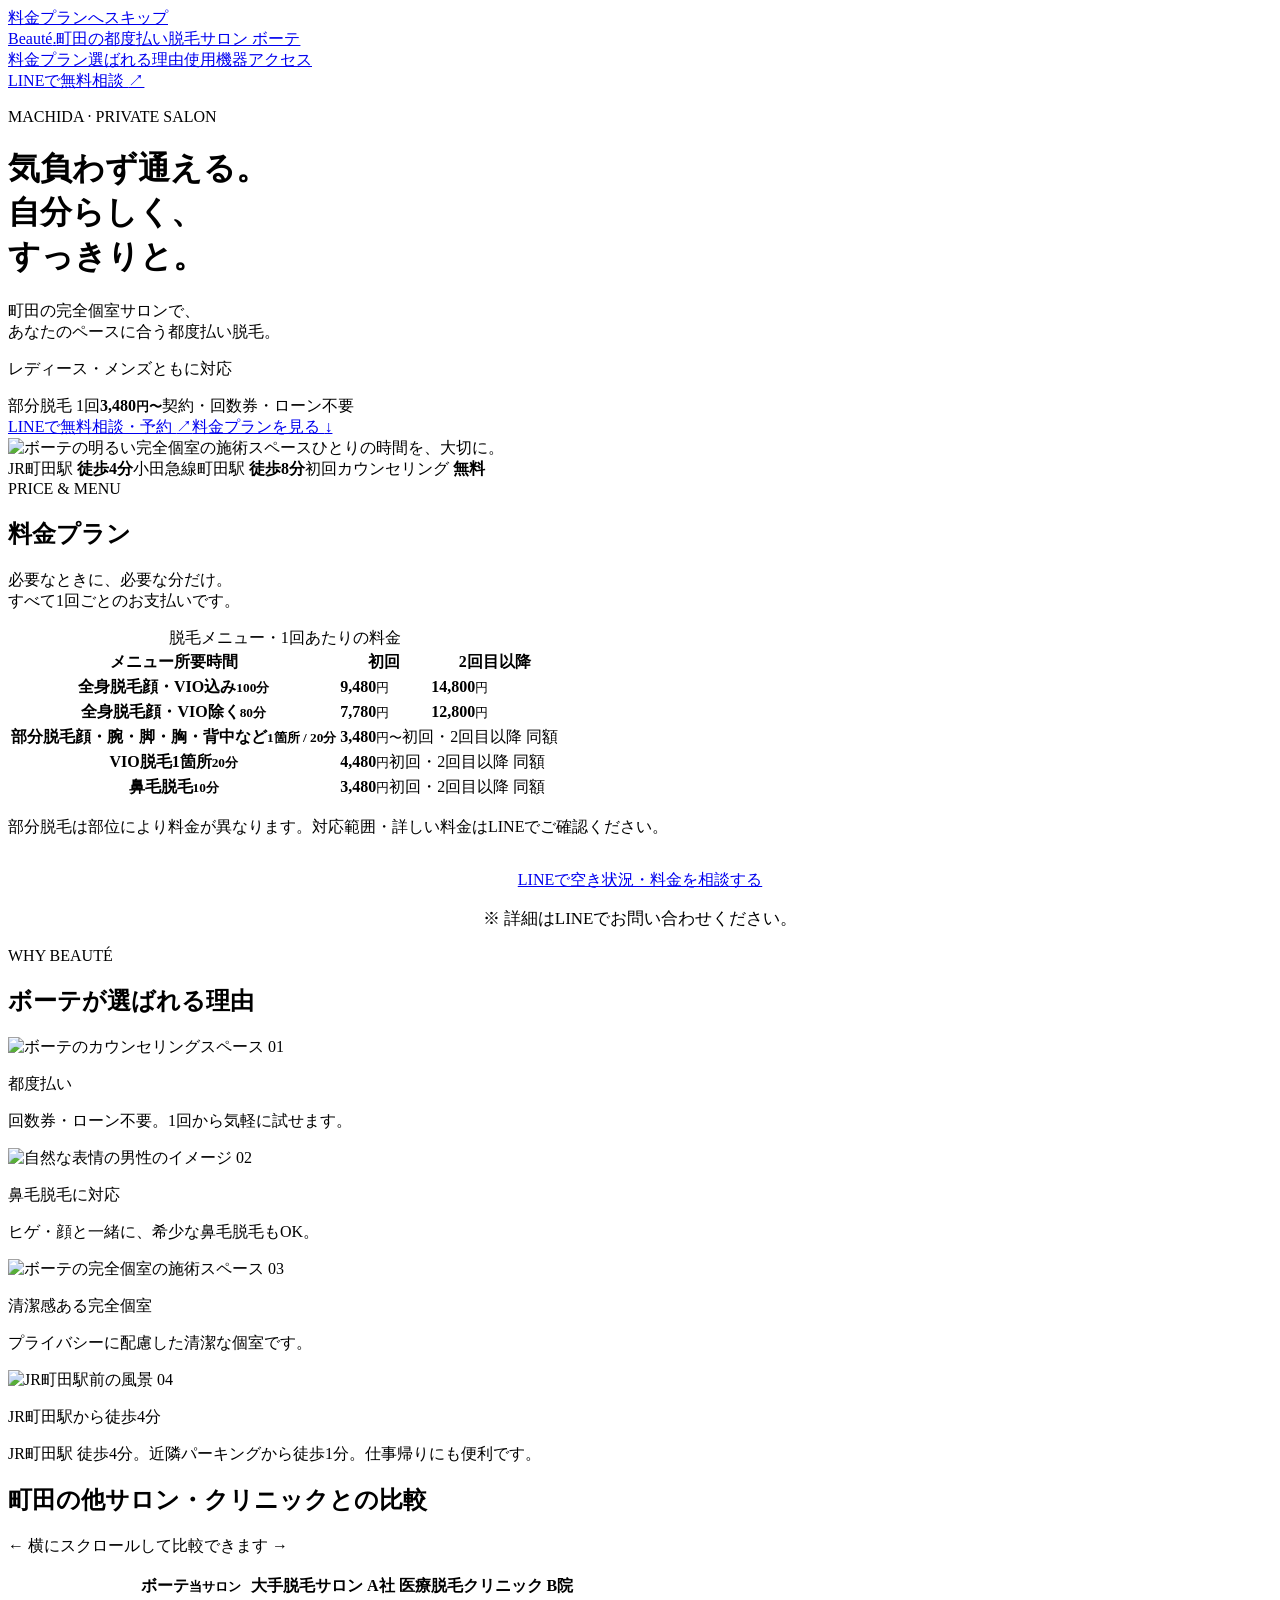
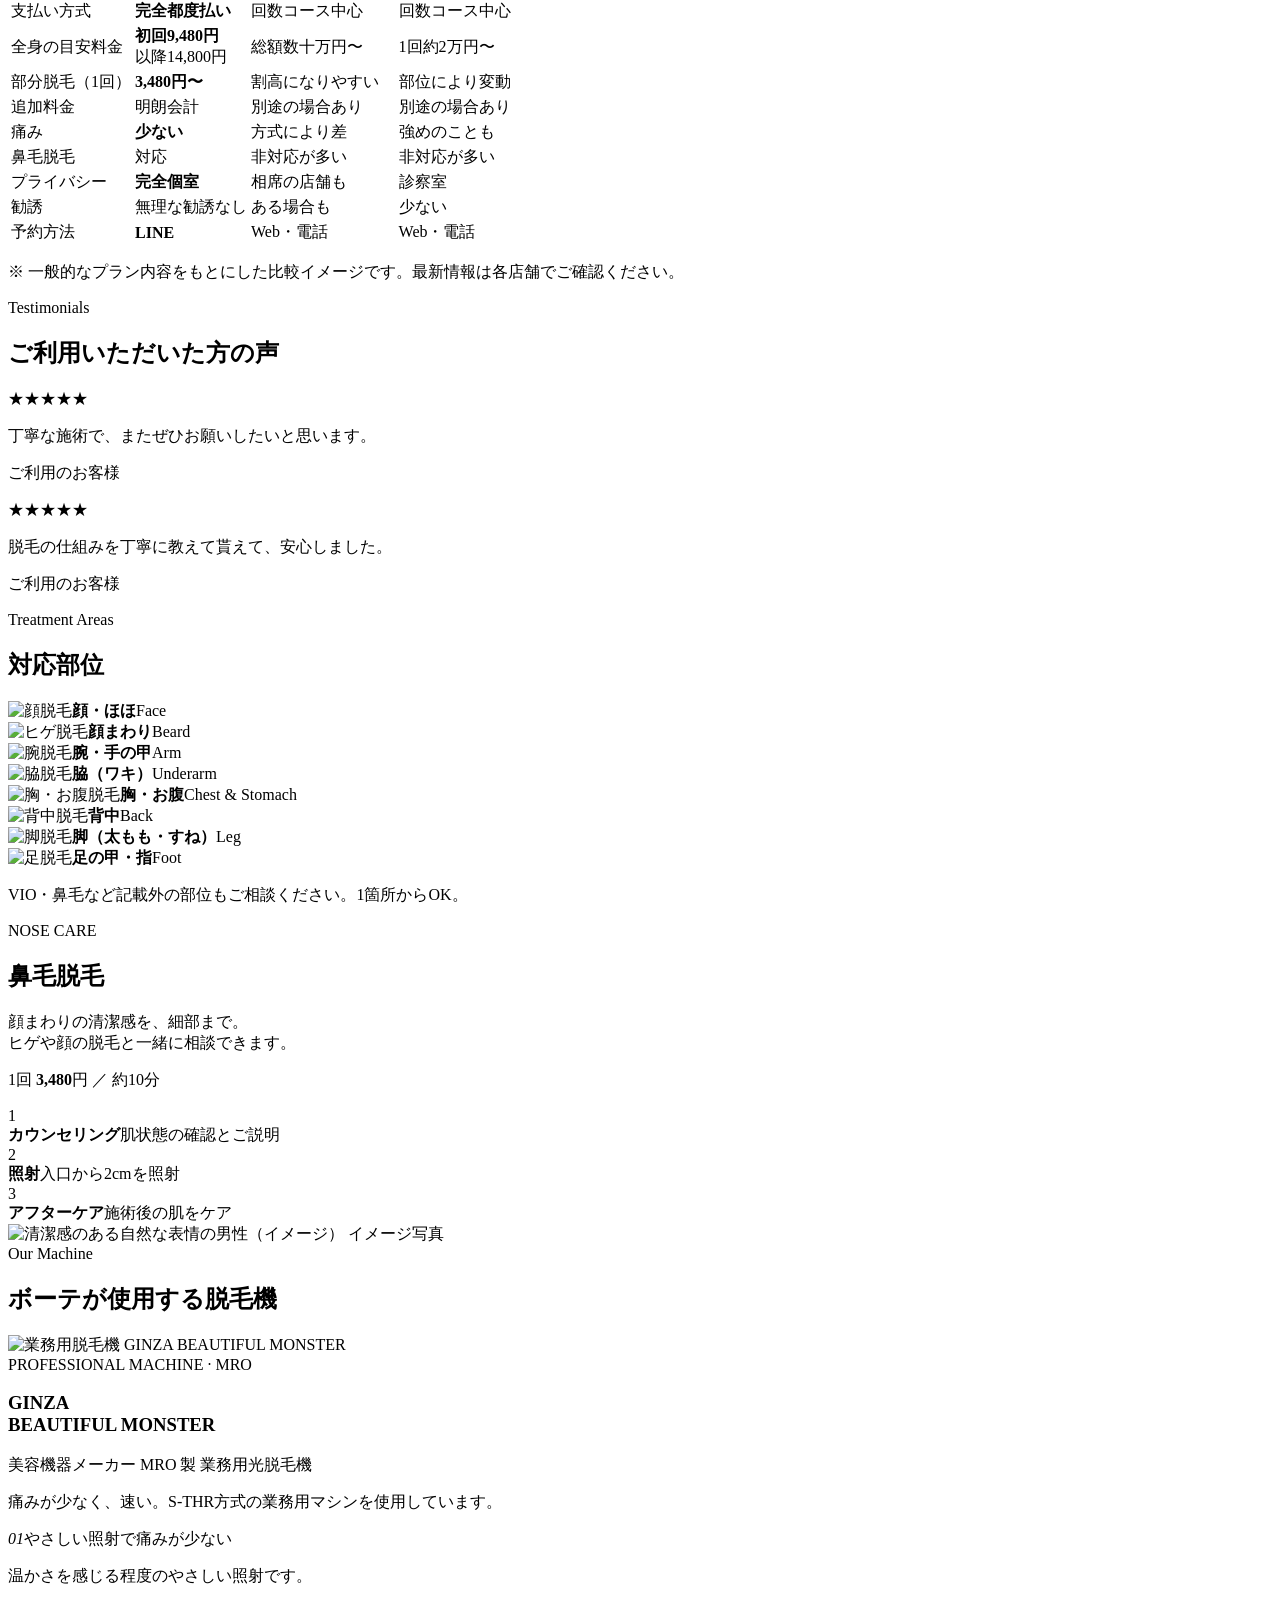
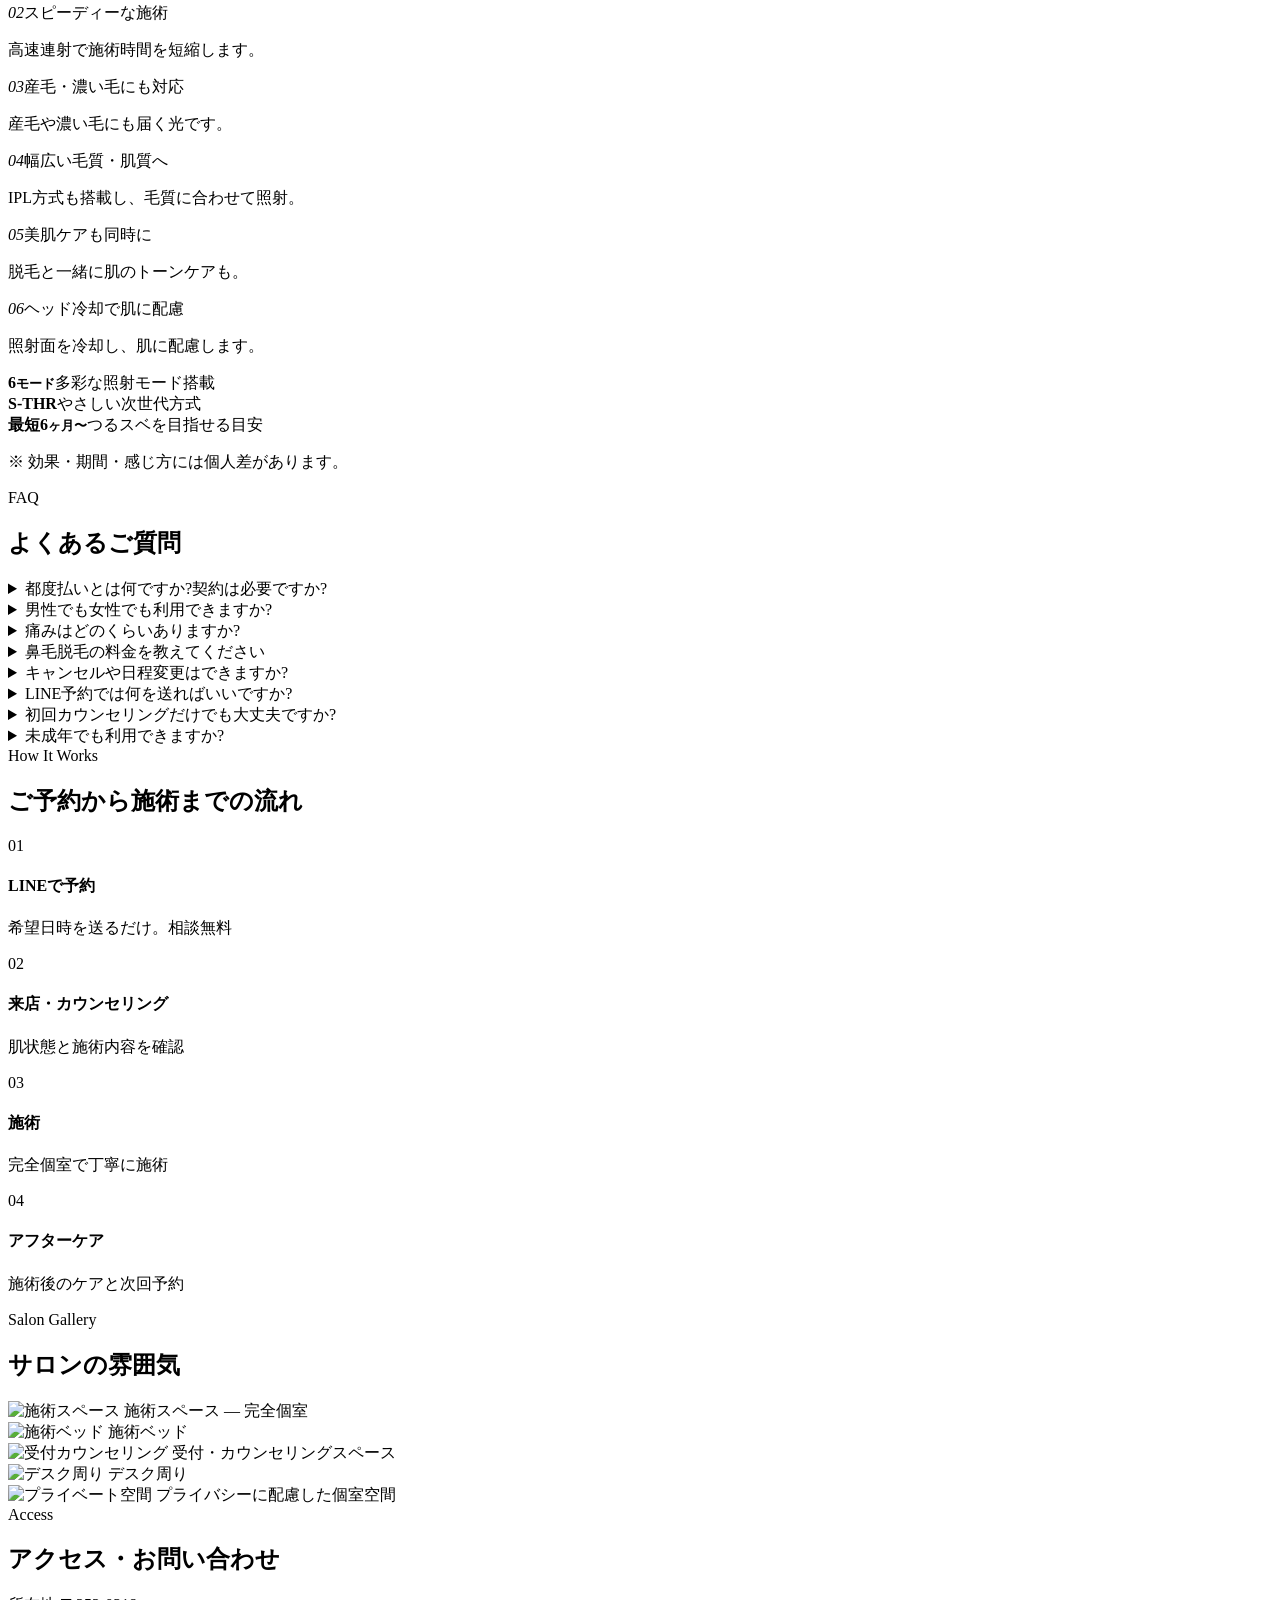
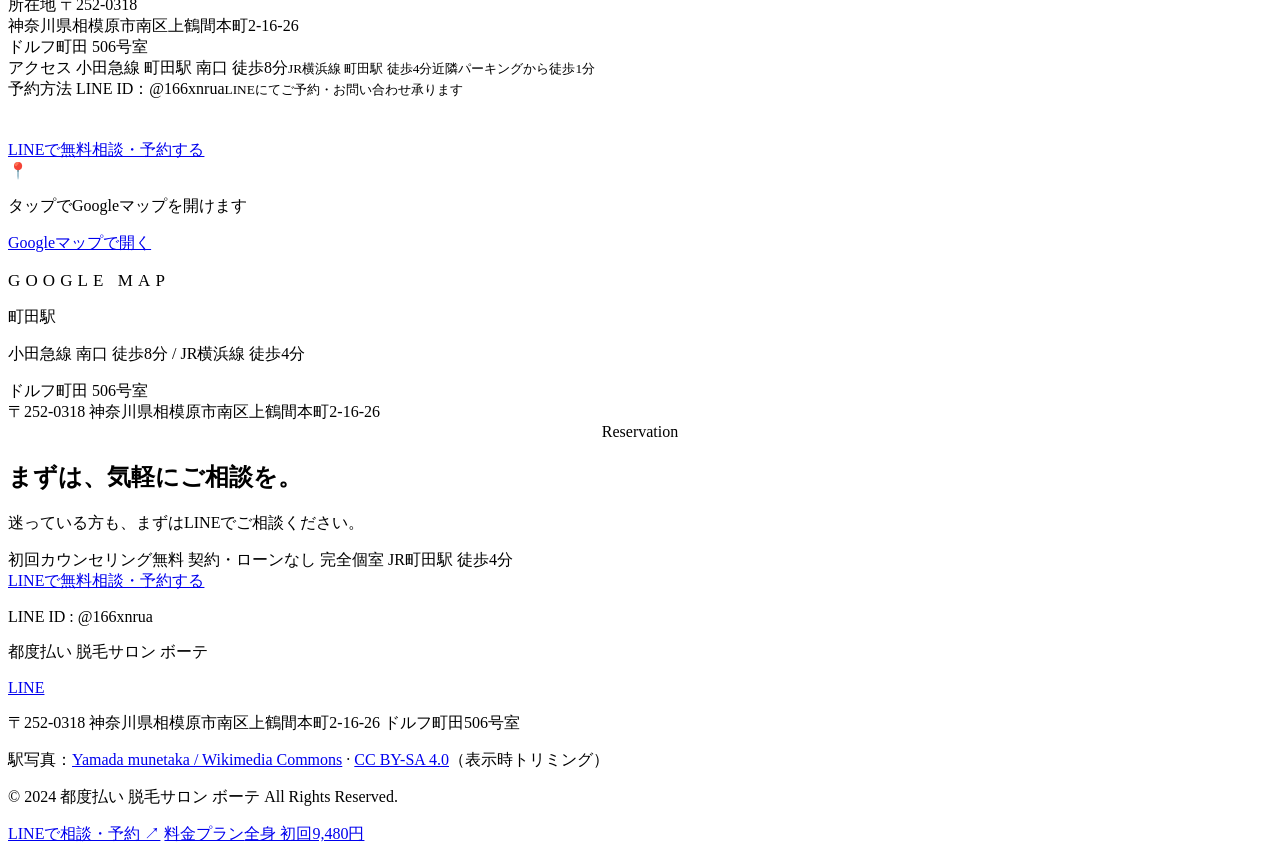
==== index.html @ 6194c85e "Add files via upload" ====
<!DOCTYPE html>
<html lang="ja">
<head>
<meta charset="UTF-8">
<meta name="viewport" content="width=device-width,initial-scale=1">
<title>町田の都度払い脱毛サロン ボーテ｜全身脱毛・ヒゲ脱毛・鼻毛脱毛をLINE予約</title>
<meta name="description" content="小田急線町田駅南口徒歩8分・JR横浜線町田駅徒歩4分の都度払い脱毛サロン ボーテ。全身脱毛、ヒゲ脱毛、部分脱毛、鼻毛脱毛に対応。契約・回数券・ローンなし、初回全身9,480円、部分脱毛3,480円から。LINEで空き状況・料金相談・無料カウンセリング予約ができます。">
<meta name="robots" content="index,follow,max-image-preview:large">
<meta name="theme-color" content="#2e6f68">
<meta property="og:type" content="website">
<meta property="og:locale" content="ja_JP">
<meta property="og:site_name" content="都度払い 脱毛サロン ボーテ">
<meta property="og:title" content="町田の都度払い脱毛サロン ボーテ｜LINEで無料相談・予約">
<meta property="og:description" content="小田急線町田駅南口徒歩8分・JR横浜線町田駅徒歩4分の完全個室脱毛サロン。契約なしの都度払いで、全身脱毛・ヒゲ脱毛・鼻毛脱毛まで対応。初回カウンセリング無料。">
<meta name="twitter:card" content="summary_large_image">
<link rel="preconnect" href="https://fonts.googleapis.com">
<link href="https://fonts.googleapis.com/css2?family=Cormorant+Garamond:wght@400;500;600&family=Inter:wght@400;500;600;700&family=Noto+Serif+JP:wght@400;500;600&family=Noto+Sans+JP:wght@300;400;500;700&display=swap" rel="stylesheet">
<!-- ================================================================
     計測タグ設定
     [1] GA4          : G-G05HZEGFR4（設定済み）
     [2] Google広告    : AW-18185566476（設定済み）
     [3] Metaピクセル  : 下記 YOUR_META_PIXEL_ID をイベントマネージャの
                        「ピクセルID」に置き換えてください（未設定）
     LINE予約リンクのクリック時に、GA4イベント / Google広告CV /
     Metaの「Lead」イベントが同時に送信されます。
================================================================= -->
<!-- Google tag (gtag.js) : GA4 + Google Ads -->
<script async src="https://www.googletagmanager.com/gtag/js?id=G-G05HZEGFR4"></script>
<script>
  window.dataLayer = window.dataLayer || [];
  function gtag(){dataLayer.push(arguments);}
  gtag('js', new Date());
  gtag('config', 'G-G05HZEGFR4');
  gtag('config', 'AW-18185566476');
</script>

<!-- Meta Pixel (Instagram / Facebook 広告用) -->
<script>
  /* ▼ YOUR_META_PIXEL_ID をご自身のピクセルIDに置き換え ▼ */
  var META_PIXEL_ID = 'YOUR_META_PIXEL_ID';
  if (META_PIXEL_ID !== 'YOUR_META_PIXEL_ID') {
    !function(f,b,e,v,n,t,s){if(f.fbq)return;n=f.fbq=function(){n.callMethod?
    n.callMethod.apply(n,arguments):n.queue.push(arguments)};if(!f._fbq)f._fbq=n;
    n.push=n;n.loaded=!0;n.version='2.0';n.queue=[];t=b.createElement(e);t.async=!0;
    t.src=v;s=b.getElementsByTagName(e)[0];s.parentNode.insertBefore(t,s)}(window,
    document,'script','https://connect.facebook.net/en_US/fbevents.js');
    fbq('init', META_PIXEL_ID);
    fbq('track', 'PageView');
  }
</script>

<link rel="stylesheet" href="style.css">
<script type="application/ld+json">
{
  "@context": "https://schema.org",
  "@type": "BeautySalon",
  "name": "都度払い 脱毛サロン ボーテ",
  "image": "",
  "url": "",
  "description": "小田急線町田駅南口徒歩8分・JR横浜線町田駅徒歩4分で通える都度払い脱毛サロン。全身脱毛、ヒゲ脱毛、部分脱毛、鼻毛脱毛、無料カウンセリングに対応。",
  "telephone": "",
  "priceRange": "¥¥",
  "address": {
    "@type": "PostalAddress",
    "streetAddress": "上鶴間本町2-16-26 ドルフ町田506号室",
    "addressLocality": "相模原市南区",
    "addressRegion": "神奈川県",
    "postalCode": "252-0318",
    "addressCountry": "JP"
  },
  "areaServed": ["町田", "相模原", "神奈川県"],
  "hasOfferCatalog": {
    "@type": "OfferCatalog",
    "name": "脱毛メニュー",
    "itemListElement": [
      {"@type":"Offer","name":"部分脱毛 1箇所 20分","price":"3480","priceCurrency":"JPY"},
      {"@type":"Offer","name":"部分脱毛(VIO) 1箇所 20分","price":"4480","priceCurrency":"JPY"},
      {"@type":"Offer","name":"初回限定 全身脱毛(顔、VIO込み) 100分","price":"9480","priceCurrency":"JPY"},
      {"@type":"Offer","name":"全身脱毛(顔、VIO込み) 2回目以降","price":"14800","priceCurrency":"JPY"},
      {"@type":"Offer","name":"全身脱毛(顔、VIO除く) 新規","price":"7780","priceCurrency":"JPY"},
      {"@type":"Offer","name":"全身脱毛(顔、VIO除く) 2回目以降","price":"12800","priceCurrency":"JPY"},
      {"@type":"Offer","name":"鼻毛脱毛","price":"3480","priceCurrency":"JPY"}
    ]
  },
  "sameAs": ["https://lin.ee/zMTM0r4", "https://www.instagram.com/beaute.machida/"]
}
</script>
<script type="application/ld+json">
{
  "@context": "https://schema.org",
  "@type": "FAQPage",
  "mainEntity": [
    {"@type":"Question","name":"都度払いとは何ですか?契約は必要ですか?","acceptedAnswer":{"@type":"Answer","text":"回数券や月額プランのような契約は一切不要です。ご来店ごとにその都度メニューをお選びいただき、その回数分だけお支払いいただく仕組みです。"}},
    {"@type":"Question","name":"男性でも女性でも利用できますか?","acceptedAnswer":{"@type":"Answer","text":"はい、性別を問わずどなたでもご利用いただけます。完全個室での施術です。"}},
    {"@type":"Question","name":"痛みはどのくらいありますか?","acceptedAnswer":{"@type":"Answer","text":"輪ゴムで弾かれるような軽い刺激を感じる程度です。カウンセリングで出力調整のご相談も可能です。"}},
    {"@type":"Question","name":"鼻毛脱毛の料金を教えてください","acceptedAnswer":{"@type":"Answer","text":"鼻毛脱毛は1回3,480円税込です。部分脱毛と同様に都度払いでご利用いただけます。"}},
    {"@type":"Question","name":"キャンセルや日程変更はできますか?","acceptedAnswer":{"@type":"Answer","text":"LINEにて承っております。直前のご連絡はキャンセル料が発生する場合があります。"}},
    {"@type":"Question","name":"LINE予約では何を送ればいいですか?","acceptedAnswer":{"@type":"Answer","text":"ご希望のメニュー、希望日時、お悩みの部位を送っていただければ、空き状況と料金の目安をご案内します。"}},
    {"@type":"Question","name":"初回カウンセリングだけでも大丈夫ですか?","acceptedAnswer":{"@type":"Answer","text":"はい、初回カウンセリングは無料です。無理な勧誘はなく、相談だけでもご利用いただけます。"}}
  ]
}
</script>
</head>
<body>
<a class="skip-link" href="#menu">料金プランへスキップ</a>

<!-- NAV -->
<nav aria-label="メインナビゲーション">
<a class="nav-brand" href="#top"><span class="brand-en">Beauté<span class="brand-dot">.</span></span><span class="brand-sub">町田の都度払い脱毛サロン ボーテ</span></a>
<div class="nav-links"><a href="#menu">料金プラン</a><a href="#reasons">選ばれる理由</a><a href="#machine">使用機器</a><a href="#access">アクセス</a></div>
<a class="nav-cta" href="https://lin.ee/zMTM0r4">LINEで無料相談 <span aria-hidden="true">↗</span></a>
</nav>

<main id="top">
<div class="hero">
<div class="hero-content"><p class="hero-eyebrow">MACHIDA · PRIVATE SALON</p>
<h1 class="hero-title">気負わず通える。<br>自分らしく、<br><span>すっきりと。</span></h1>
<p class="hero-lead">町田の完全個室サロンで、<br>あなたのペースに合う都度払い脱毛。</p>
<p class="hero-audience">レディース・メンズともに対応</p>
<div class="hero-price"><span>部分脱毛 1回</span><strong class="num">3,480<small>円〜</small></strong><span>契約・回数券・ローン不要</span></div>
<div class="hero-btns"><a class="btn-primary" href="https://lin.ee/zMTM0r4">LINEで無料相談・予約 <span aria-hidden="true">↗</span></a><a class="text-link" href="#menu">料金プランを見る <span aria-hidden="true">↓</span></a></div>
</div>
<div class="hero-visual"><img src="assets/original-00.webp" alt="ボーテの明るい完全個室の施術スペース" fetchpriority="high" width="1054" height="1400"><span class="hero-caption">ひとりの時間を、大切に。</span></div>
</div>
<div class="salon-strip"><span>JR町田駅 <strong>徒歩4分</strong></span><span>小田急線町田駅 <strong>徒歩8分</strong></span><span>初回カウンセリング <strong>無料</strong></span></div>

<!-- PRICE -->
<section class="price-section" id="menu">
  <span class="sec-label">PRICE &amp; MENU</span>
<h2 class="sec-title">料金プラン</h2>
<p class="price-lead">必要なときに、必要な分だけ。<br class="mobile-only">すべて1回ごとのお支払いです。</p>
<div class="price-table-wrap"><table class="price-table"><caption>脱毛メニュー・1回あたりの料金</caption>
<colgroup><col class="menu-col"><col><col></colgroup>
<thead><tr><th scope="col">メニュー<span>所要時間</span></th><th scope="col">初回</th><th scope="col">2回目以降</th></tr></thead>
<tbody>
<tr class="featured"><th scope="row">全身脱毛<span>顔・VIO込み</span><small>100分</small></th><td><strong>9,480</strong><small>円</small></td><td><strong>14,800</strong><small>円</small></td></tr>
<tr><th scope="row">全身脱毛<span>顔・VIO除く</span><small>80分</small></th><td><strong>7,780</strong><small>円</small></td><td><strong>12,800</strong><small>円</small></td></tr>
<tr><th scope="row">部分脱毛<span>顔・腕・脚・胸・背中など</span><small>1箇所 / 20分</small></th><td colspan="2"><strong>3,480</strong><small>円〜</small><span class="same-price">初回・2回目以降 同額</span></td></tr>
<tr><th scope="row">VIO脱毛<span>1箇所</span><small>20分</small></th><td colspan="2"><strong>4,480</strong><small>円</small><span class="same-price">初回・2回目以降 同額</span></td></tr>
<tr><th scope="row">鼻毛脱毛<small>10分</small></th><td colspan="2"><strong>3,480</strong><small>円</small><span class="same-price">初回・2回目以降 同額</span></td></tr>
</tbody></table></div>
<p class="price-note">部分脱毛は部位により料金が異なります。対応範囲・詳しい料金はLINEでご確認ください。</p>
  <div style="text-align:center;margin-top:32px;">
    <a class="btn-primary" href="https://lin.ee/zMTM0r4">LINEで空き状況・料金を相談する</a>
  </div>
  <p style="font-size:17px;color:var(--lgray);margin-top:16px;text-align:center;">※ 詳細はLINEでお問い合わせください。</p>
</section>

<!-- REASONS -->
<section class="reasons" id="reasons">
    <span class="sec-label">WHY BEAUTÉ</span><h2 class="sec-title">ボーテが選ばれる理由</h2>
  <div class="reason-grid">
    <div class="reason-card">
      <img class="reason-image" src="assets/original-02.webp" alt="ボーテのカウンセリングスペース" loading="lazy" width="600" height="400">
      <span class="reason-num num">01</span>
      <p class="reason-head">都度払い</p>
      <p class="reason-body">回数券・ローン不要。1回から気軽に試せます。</p>
    </div>
    <div class="reason-card">
      <img class="reason-image" src="assets/natural-man.webp" alt="自然な表情の男性のイメージ" loading="lazy" width="600" height="400">
      <span class="reason-num num">02</span>
      <p class="reason-head">鼻毛脱毛に対応</p>
      <p class="reason-body">ヒゲ・顔と一緒に、希少な鼻毛脱毛もOK。</p>
    </div>
    <div class="reason-card">
      <img class="reason-image" src="assets/original-00.webp" alt="ボーテの完全個室の施術スペース" loading="lazy" width="600" height="400">
      <span class="reason-num num">03</span>
      <p class="reason-head">清潔感ある完全個室</p>
      <p class="reason-body">プライバシーに配慮した清潔な個室です。</p>
    </div>
    <div class="reason-card">
      <img class="reason-image" src="assets/jr-machida-station.jpg" alt="JR町田駅前の風景" loading="lazy" width="600" height="400">
      <span class="reason-num num">04</span>
      <p class="reason-head">JR町田駅から徒歩4分</p>
      <p class="reason-body">JR町田駅 徒歩4分。近隣パーキングから徒歩1分。仕事帰りにも便利です。</p>
    </div>
  </div>
</section>

<!-- COMPARE -->
<section class="compare" id="compare">
  <h2 class="sec-title">町田の他サロン・クリニックとの比較</h2>
  <p class="scroll-hint" aria-hidden="true">← 横にスクロールして比較できます →</p>
  <div class="compare-scroll">
    <table class="compare-table">
      <thead>
        <tr>
          <th></th>
          <th class="own">ボーテ<small>当サロン</small></th>
          <th>大手脱毛サロン A社</th>
          <th>医療脱毛クリニック B院</th>
        </tr>
      </thead>
      <tbody>
        <tr>
          <td class="rl">支払い方式</td>
          <td class="own"><strong>完全都度払い</strong></td>
          <td>回数コース中心</td>
          <td>回数コース中心</td>
        </tr>
        <tr>
          <td class="rl">全身の目安料金</td>
          <td class="own"><strong>初回9,480円</strong><br>以降14,800円</td>
          <td>総額数十万円〜</td>
          <td>1回約2万円〜</td>
        </tr>
        <tr>
          <td class="rl">部分脱毛（1回）</td>
          <td class="own"><strong>3,480円〜</strong></td>
          <td>割高になりやすい</td>
          <td>部位により変動</td>
        </tr>
        <tr>
          <td class="rl">追加料金</td>
          <td class="own"><span class="chk">明朗会計</span></td>
          <td>別途の場合あり</td>
          <td>別途の場合あり</td>
        </tr>
        <tr>
          <td class="rl">痛み</td>
          <td class="own"><strong>少ない</strong></td>
          <td>方式により差</td>
          <td>強めのことも</td>
        </tr>
        <tr>
          <td class="rl">鼻毛脱毛</td>
          <td class="own"><span class="chk">対応</span></td>
          <td>非対応が多い</td>
          <td>非対応が多い</td>
        </tr>
        <tr>
          <td class="rl">プライバシー</td>
          <td class="own"><strong>完全個室</strong></td>
          <td>相席の店舗も</td>
          <td>診察室</td>
        </tr>
        <tr>
          <td class="rl">勧誘</td>
          <td class="own"><span class="chk">無理な勧誘なし</span></td>
          <td>ある場合も</td>
          <td>少ない</td>
        </tr>
        <tr>
          <td class="rl">予約方法</td>
          <td class="own"><strong>LINE</strong></td>
          <td>Web・電話</td>
          <td>Web・電話</td>
        </tr>
      </tbody>
    </table>
  </div>
  <p class="compare-note">※ 一般的なプラン内容をもとにした比較イメージです。最新情報は各店舗でご確認ください。</p>
</section>

<!-- VOICE -->
<section class="voice" id="voice">
  <span class="sec-label">Testimonials</span>
  <h2 class="sec-title">ご利用いただいた方の声</h2>
  <div class="voice-grid">
    <div class="voice-card">
      <span class="voice-stars">★★★★★</span>
      <p class="voice-text">丁寧な施術で、またぜひお願いしたいと思います。</p>
      <p class="voice-who">ご利用のお客様</p>
    </div>
    <div class="voice-card">
      <span class="voice-stars">★★★★★</span>
      <p class="voice-text">脱毛の仕組みを丁寧に教えて貰えて、安心しました。</p>
      <p class="voice-who">ご利用のお客様</p>
    </div>
  </div>
</section>

<!-- AREAS -->
<section class="areas" id="areas">
  <span class="sec-label">Treatment Areas</span>
  <h2 class="sec-title">対応部位</h2>
  <div class="areas-grid">
    <div class="area-item"><img loading="lazy" decoding="async" src="assets/original-03.jpeg" alt="顔脱毛"><span class="area-cap"><strong>顔・ほほ</strong><span>Face</span></span></div>
    <div class="area-item"><img loading="lazy" decoding="async" src="assets/original-04.jpeg" alt="ヒゲ脱毛"><span class="area-cap"><strong>顔まわり</strong><span>Beard</span></span></div>
    <div class="area-item"><img loading="lazy" decoding="async" src="assets/original-05.jpeg" alt="腕脱毛"><span class="area-cap"><strong>腕・手の甲</strong><span>Arm</span></span></div>
    <div class="area-item"><img loading="lazy" decoding="async" src="assets/original-06.jpeg" alt="脇脱毛"><span class="area-cap"><strong>脇（ワキ）</strong><span>Underarm</span></span></div>
    <div class="area-item"><img loading="lazy" decoding="async" src="assets/original-07.jpeg" alt="胸・お腹脱毛"><span class="area-cap"><strong>胸・お腹</strong><span>Chest &amp; Stomach</span></span></div>
    <div class="area-item"><img loading="lazy" decoding="async" src="assets/original-08.jpeg" alt="背中脱毛"><span class="area-cap"><strong>背中</strong><span>Back</span></span></div>
    <div class="area-item"><img loading="lazy" decoding="async" src="assets/original-09.jpeg" alt="脚脱毛"><span class="area-cap"><strong>脚（太もも・すね）</strong><span>Leg</span></span></div>
    <div class="area-item"><img loading="lazy" decoding="async" src="assets/original-10.jpeg" alt="足脱毛"><span class="area-cap"><strong>足の甲・指</strong><span>Foot</span></span></div>
  </div>
  <p class="areas-foot">VIO・鼻毛など記載外の部位もご相談ください。1箇所からOK。</p>
</section>

<!-- NOSE FEATURE -->
<div class="nose-wrap" id="nose">
  <div class="nose-inner">
    <div class="nose-content">
      <span class="sec-label">NOSE CARE</span>
      <h2 class="nose-title">鼻毛脱毛</h2>
      <p class="nose-desc">顔まわりの清潔感を、細部まで。<br>ヒゲや顔の脱毛と一緒に相談できます。</p><p class="nose-price">1回 <strong class="num">3,480</strong>円 <span>／ 約10分</span></p>
      <div class="nose-steps">
        <div class="nose-step">
          <span class="ns-num num">1</span>
          <div class="ns-text"><strong>カウンセリング</strong><span>肌状態の確認とご説明</span></div>
        </div>
        <div class="nose-step">
          <span class="ns-num num">2</span>
          <div class="ns-text"><strong>照射</strong><span>入口から2cmを照射</span></div>
        </div>
        <div class="nose-step">
          <span class="ns-num num">3</span>
          <div class="ns-text"><strong>アフターケア</strong><span>施術後の肌をケア</span></div>
        </div>
      </div>
    </div>
    <div class="nose-image">
      <img loading="lazy" decoding="async" src="assets/natural-man.webp" alt="清潔感のある自然な表情の男性（イメージ）" width="1536" height="1024">
      <span class="nose-image-label">イメージ写真</span>
    </div>
  </div>
</div>

<!-- MACHINE -->
<section class="machine" id="machine">
  <span class="sec-label">Our Machine</span>
  <h2 class="sec-title">ボーテが使用する脱毛機</h2>
  <div class="machine-inner">
    <div class="machine-visual">
      <img loading="lazy" decoding="async" src="assets/original-12.png" alt="業務用脱毛機 GINZA BEAUTIFUL MONSTER">
    </div>
    <div class="machine-copy">
      <span class="machine-badge">PROFESSIONAL MACHINE · MRO</span>
      <h3 class="machine-name en">GINZA<br>BEAUTIFUL MONSTER</h3>
      <p class="machine-jp">美容機器メーカー MRO 製 業務用光脱毛機</p>
      <p class="machine-lead">痛みが少なく、速い。S-THR方式の業務用マシンを使用しています。</p>
      <div class="machine-feats">
        <div class="mf">
          <p class="mf-h"><em>01</em>やさしい照射で痛みが少ない</p>
          <p class="mf-b">温かさを感じる程度のやさしい照射です。</p>
        </div>
        <div class="mf">
          <p class="mf-h"><em>02</em>スピーディーな施術</p>
          <p class="mf-b">高速連射で施術時間を短縮します。</p>
        </div>
        <div class="mf">
          <p class="mf-h"><em>03</em>産毛・濃い毛にも対応</p>
          <p class="mf-b">産毛や濃い毛にも届く光です。</p>
        </div>
        <div class="mf">
          <p class="mf-h"><em>04</em>幅広い毛質・肌質へ</p>
          <p class="mf-b">IPL方式も搭載し、毛質に合わせて照射。</p>
        </div>
        <div class="mf">
          <p class="mf-h"><em>05</em>美肌ケアも同時に</p>
          <p class="mf-b">脱毛と一緒に肌のトーンケアも。</p>
        </div>
        <div class="mf">
          <p class="mf-h"><em>06</em>ヘッド冷却で肌に配慮</p>
          <p class="mf-b">照射面を冷却し、肌に配慮します。</p>
        </div>
      </div>
      <div class="machine-stats">
        <div class="mst"><strong class="num">6<small>モード</small></strong><span>多彩な照射モード搭載</span></div>
        <div class="mst"><strong class="en">S-THR</strong><span>やさしい次世代方式</span></div>
        <div class="mst"><strong class="num">最短6<small>ヶ月〜</small></strong><span>つるスベを目指せる目安</span></div>
      </div>
      <p class="machine-note">※ 効果・期間・感じ方には個人差があります。</p>
    </div>
  </div>
</section>

<!-- FAQ -->
<section class="faq" id="faq">
  <span class="sec-label">FAQ</span>
  <h2 class="sec-title">よくあるご質問</h2>
  <div class="faq-list">
    <details class="faq-item">
      <summary>都度払いとは何ですか?契約は必要ですか?</summary>
      <p class="faq-a">契約は不要です。来店ごとに選んで支払うだけ。いつでもやめられます。</p>
    </details>
    <details class="faq-item">
      <summary>男性でも女性でも利用できますか?</summary>
      <p class="faq-a">はい、性別を問わずご利用いただけます。</p>
    </details>
    <details class="faq-item">
      <summary>痛みはどのくらいありますか?</summary>
      <p class="faq-a">輪ゴムで弾く程度の軽い刺激です。出力調整もできます。</p>
    </details>
    <details class="faq-item">
      <summary>鼻毛脱毛の料金を教えてください</summary>
      <p class="faq-a">1回3,480円税込。都度払いで1回からご利用いただけます。</p>
    </details>
    <details class="faq-item">
      <summary>キャンセルや日程変更はできますか?</summary>
      <p class="faq-a">LINEで承ります。直前はキャンセル料がかかる場合があります。</p>
    </details>
    <details class="faq-item">
      <summary>LINE予約では何を送ればいいですか?</summary>
      <p class="faq-a">希望日時と気になる部位をどうぞ。相談だけでもOKです。</p>
    </details>
    <details class="faq-item">
      <summary>初回カウンセリングだけでも大丈夫ですか?</summary>
      <p class="faq-a">はい、無料です。勧誘はありません。</p>
    </details>
    <details class="faq-item">
      <summary>未成年でも利用できますか?</summary>
      <p class="faq-a">保護者の同意があればご利用可能です。</p>
    </details>
  </div>
</section>

<!-- FLOW -->
<section class="flow">
  <span class="sec-label">How It Works</span>
  <h2 class="sec-title">ご予約から施術までの流れ</h2>
  <div class="flow-grid">
    <div class="flow-step">
      <span class="flow-step-n num">01</span>
      <h4>LINEで予約</h4>
      <p>希望日時を送るだけ。相談無料</p>
    </div>
    <div class="flow-step">
      <span class="flow-step-n num">02</span>
      <h4>来店・カウンセリング</h4>
      <p>肌状態と施術内容を確認</p>
    </div>
    <div class="flow-step">
      <span class="flow-step-n num">03</span>
      <h4>施術</h4>
      <p>完全個室で丁寧に施術</p>
    </div>
    <div class="flow-step">
      <span class="flow-step-n num">04</span>
      <h4>アフターケア</h4>
      <p>施術後のケアと次回予約</p>
    </div>
  </div>
</section>

<!-- GALLERY -->
<div class="gallery" id="gallery">
  <div class="gallery-header">
    <span class="sec-label">Salon Gallery</span>
    <h2 class="sec-title">サロンの雰囲気</h2>
  </div>
  <div class="gallery-grid">
    <div class="gal-item big">
      <img loading="lazy" decoding="async" src="assets/original-00.webp" alt="施術スペース">
      <span class="gal-cap">施術スペース — 完全個室</span>
    </div>
    <div class="gal-item">
      <img loading="lazy" decoding="async" src="assets/original-01.webp" alt="施術ベッド">
      <span class="gal-cap">施術ベッド</span>
    </div>
    <div class="gal-item">
      <img loading="lazy" decoding="async" src="assets/original-02.webp" alt="受付カウンセリング">
      <span class="gal-cap">受付・カウンセリングスペース</span>
    </div>
    <div class="gal-item">
      <img loading="lazy" decoding="async" src="assets/original-16.webp" alt="デスク周り">
      <span class="gal-cap">デスク周り</span>
    </div>
    <div class="gal-item big">
      <img loading="lazy" decoding="async" src="assets/original-01.webp" alt="プライベート空間" style="object-position:top;">
      <span class="gal-cap">プライバシーに配慮した個室空間</span>
    </div>
  </div>
</div>

<!-- ACCESS -->
<div class="access" id="access">
  <div class="access-info">
    <span class="sec-label">Access</span>
    <h2 class="sec-title">アクセス・お問い合わせ</h2>
    <div class="access-row">
      <span class="acc-label">所在地</span>
      <span class="acc-val">〒252-0318<br>神奈川県相模原市南区上鶴間本町2-16-26<br>ドルフ町田 506号室</span>
    </div>
    <div class="access-row">
      <span class="acc-label">アクセス</span>
      <span class="acc-val">小田急線 町田駅 南口 徒歩8分<small>JR横浜線 町田駅 徒歩4分</small><small>近隣パーキングから徒歩1分</small></span>
    </div>
    <div class="access-row">
      <span class="acc-label">予約方法</span>
      <span class="acc-val">LINE ID：@166xnrua<small>LINEにてご予約・お問い合わせ承ります</small></span>
    </div>
    <div style="margin-top:40px;">
      <a class="btn-primary" href="https://lin.ee/zMTM0r4">LINEで無料相談・予約する</a>
    </div>
  </div>
  <div class="access-map">
    <div class="map-box">
      <div class="map-embed">
        <div class="map-fallback">
          <div class="map-pin">📍</div>
          <p class="map-fallback-text">タップでGoogleマップを開けます</p>
          <a class="map-open-btn" href="https://www.google.com/maps/search/?api=1&query=%E7%A5%9E%E5%A5%88%E5%B7%9D%E7%9C%8C%E7%9B%B8%E6%A8%A1%E5%8E%9F%E5%B8%82%E5%8D%97%E5%8C%BA%E4%B8%8A%E9%B6%B4%E9%96%93%E6%9C%AC%E7%94%BA2-16-26%20%E3%83%89%E3%83%AB%E3%83%95%E7%94%BA%E7%94%B0506" target="_blank" rel="noopener">Googleマップで開く</a>
        </div>
      </div>
      <div class="map-copy">
        <p style="font-size:17px;letter-spacing:0.3em;color:var(--gray);margin-bottom:12px;">GOOGLE MAP</p>
        <p class="map-title en">町田駅</p>
        <p class="map-sub">小田急線 南口 徒歩8分 / JR横浜線 徒歩4分</p>
        <div class="map-detail">
          ドルフ町田 506号室<br>
          〒252-0318 神奈川県相模原市南区上鶴間本町2-16-26
        </div>
      </div>
    </div>
  </div>
</div>

<!-- CTA -->
<section class="cta">
  <div class="cta-content">
    <span class="sec-label" style="display:block;text-align:center;margin-bottom:16px;">Reservation</span>
    <h2 class="cta-title">まずは、気軽にご相談を。</h2>
    <p class="cta-sub">迷っている方も、まずはLINEでご相談ください。</p>
    <div class="cta-proof">
      <span>初回カウンセリング無料</span>
      <span>契約・ローンなし</span>
      <span>完全個室</span>
      <span>JR町田駅 徒歩4分</span>
    </div>
    <div class="cta-btns">
      <a class="btn-primary" href="https://lin.ee/zMTM0r4">LINEで無料相談・予約する</a>
    </div>
    <p class="cta-line-id">LINE ID : @166xnrua</p>
  </div>
</section>

</main>
<!-- FOOTER -->
<footer>
  <span class="footer-brand">都度払い 脱毛サロン ボーテ</span>
  <div class="footer-info">
    <p style="margin-bottom:8px;">
<a href="https://lin.ee/zMTM0r4">LINE</a>
    </p>
    <p>〒252-0318 神奈川県相模原市南区上鶴間本町2-16-26 ドルフ町田506号室</p>
    <p class="photo-credit">駅写真：<a href="https://commons.wikimedia.org/wiki/File:JR_MACHIDA_STATION.jpg" target="_blank" rel="noopener">Yamada munetaka / Wikimedia Commons</a> · <a href="https://creativecommons.org/licenses/by-sa/4.0/" target="_blank" rel="noopener">CC BY-SA 4.0</a>（表示時トリミング）</p>
    <p>© 2024 都度払い 脱毛サロン ボーテ All Rights Reserved.</p>
  </div>
</footer>

<!-- STICKY MOBILE CTA -->
<div class="sticky-cta">
  <a href="https://lin.ee/zMTM0r4">LINEで相談・予約 ↗</a>
  <a class="sticky-price" href="#menu">料金プラン<span>全身 初回9,480円</span></a>
</div>

<script>
  document.addEventListener('DOMContentLoaded', function () {
    var lineLinks = document.querySelectorAll('a[href*="lin.ee"]');
    lineLinks.forEach(function (link) {
      link.addEventListener('click', function (event) {
        var destination = link.href;
        var label = (link.textContent || '').trim();
        var openInNewTab = link.target === '_blank' || event.metaKey || event.ctrlKey || event.shiftKey || event.button === 1;

        /* --- GA4: LINE予約クリック --- */
        if (typeof gtag === 'function') {
          gtag('event', 'line_reservation_click', {
            event_category: 'conversion',
            event_label: label,
            link_url: destination,
            page_location: window.location.href,
            transport_type: 'beacon'
          });
          /* --- Google広告 コンバージョン --- */
          gtag('event', 'conversion', {
            send_to: 'AW-18185566476/7m5QCLCC-tIcEIzyxt9D',
            transport_type: 'beacon'
          });
        }

        /* --- Meta Pixel: Lead(LINE予約への遷移) --- */
        if (typeof fbq === 'function') {
          fbq('track', 'Lead', { content_name: label });
        }

        if (!openInNewTab) {
          event.preventDefault();
          setTimeout(function () { window.location.href = destination; }, 220);
        }
      });
    });
  });
</script>
</body>
</html>
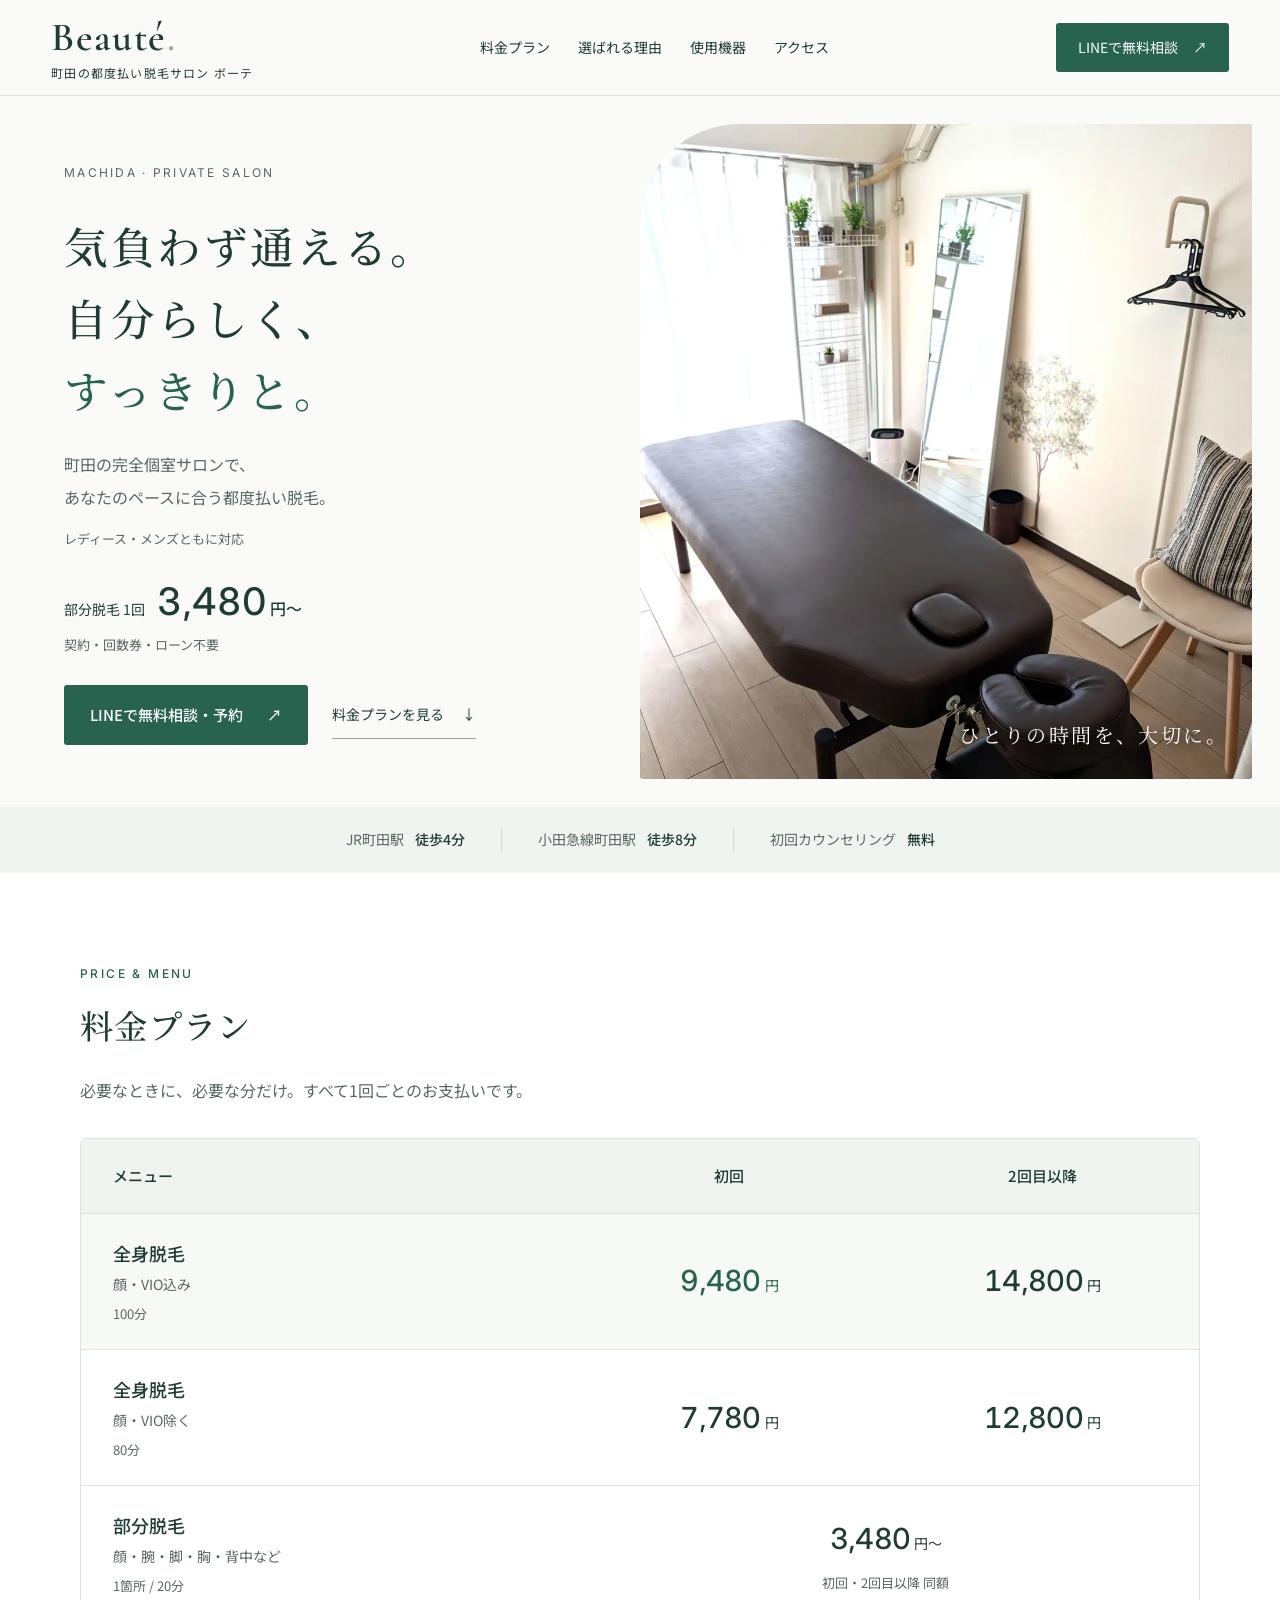
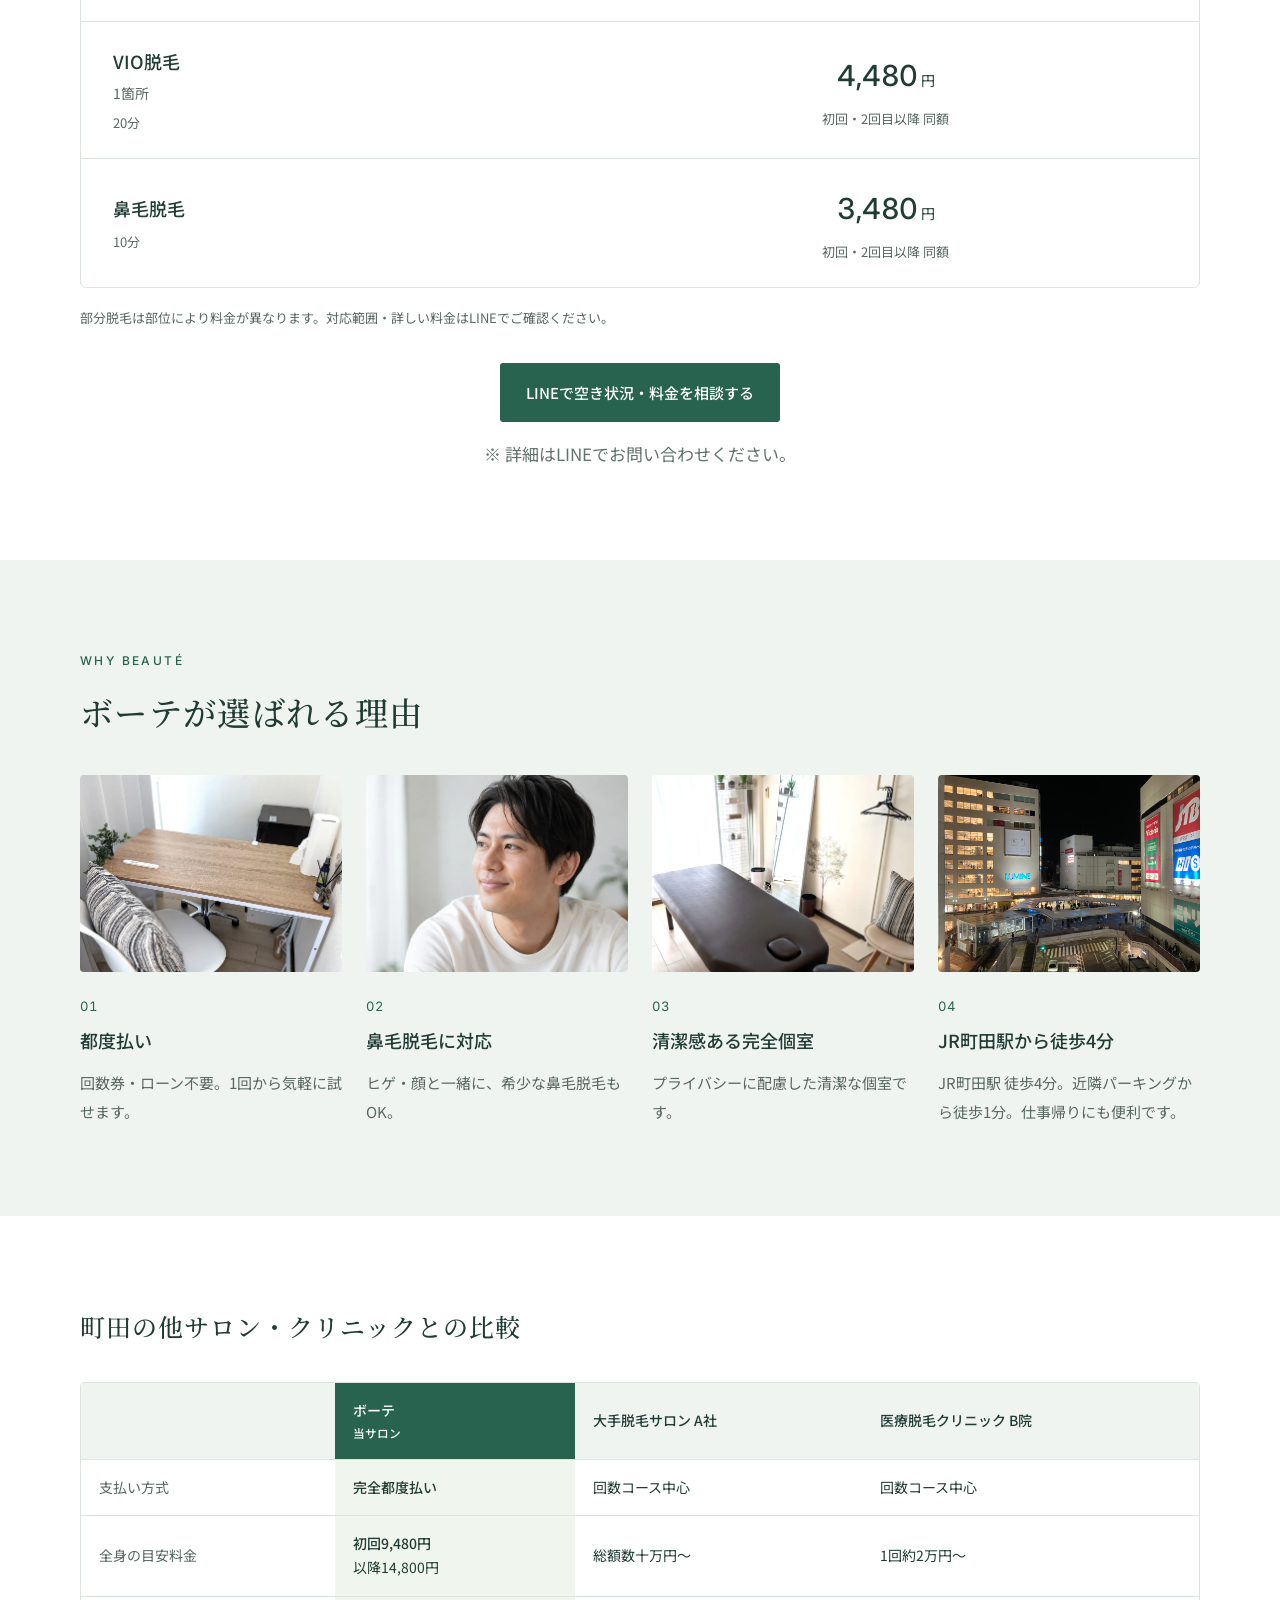
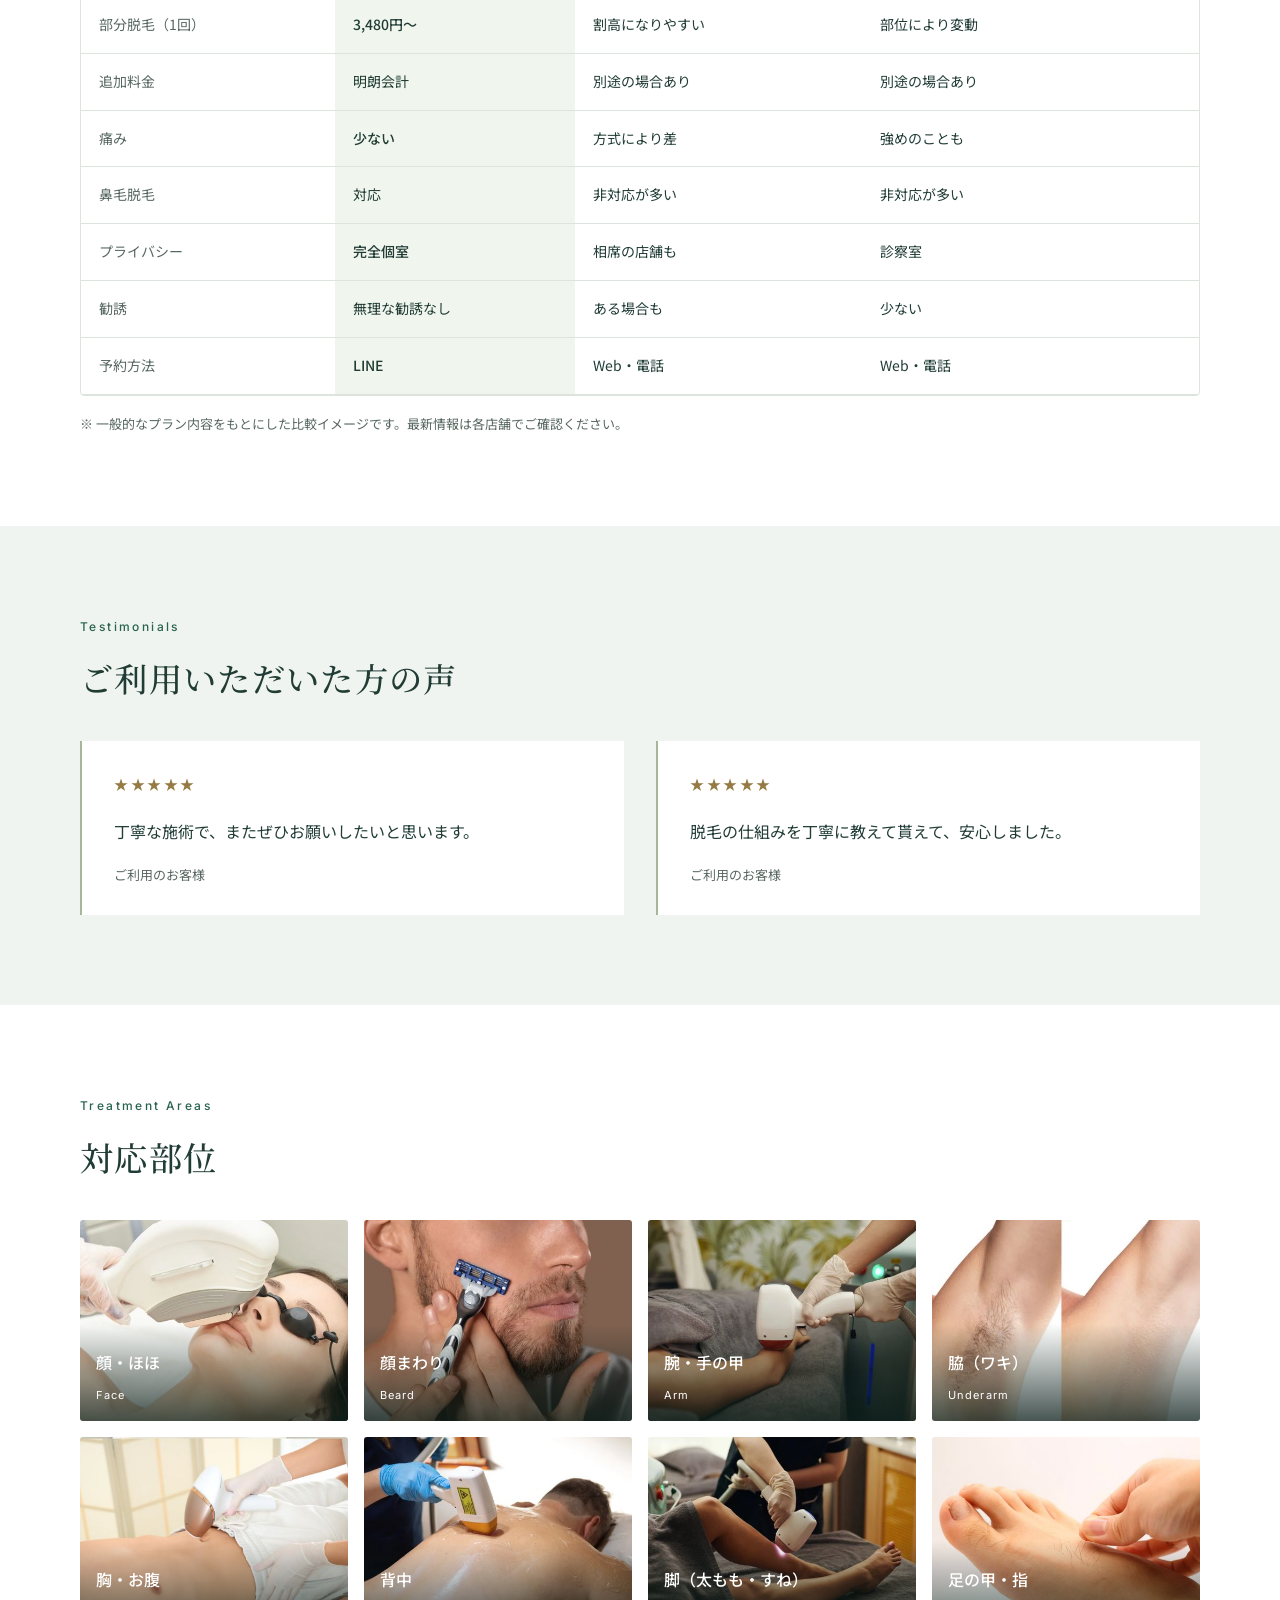
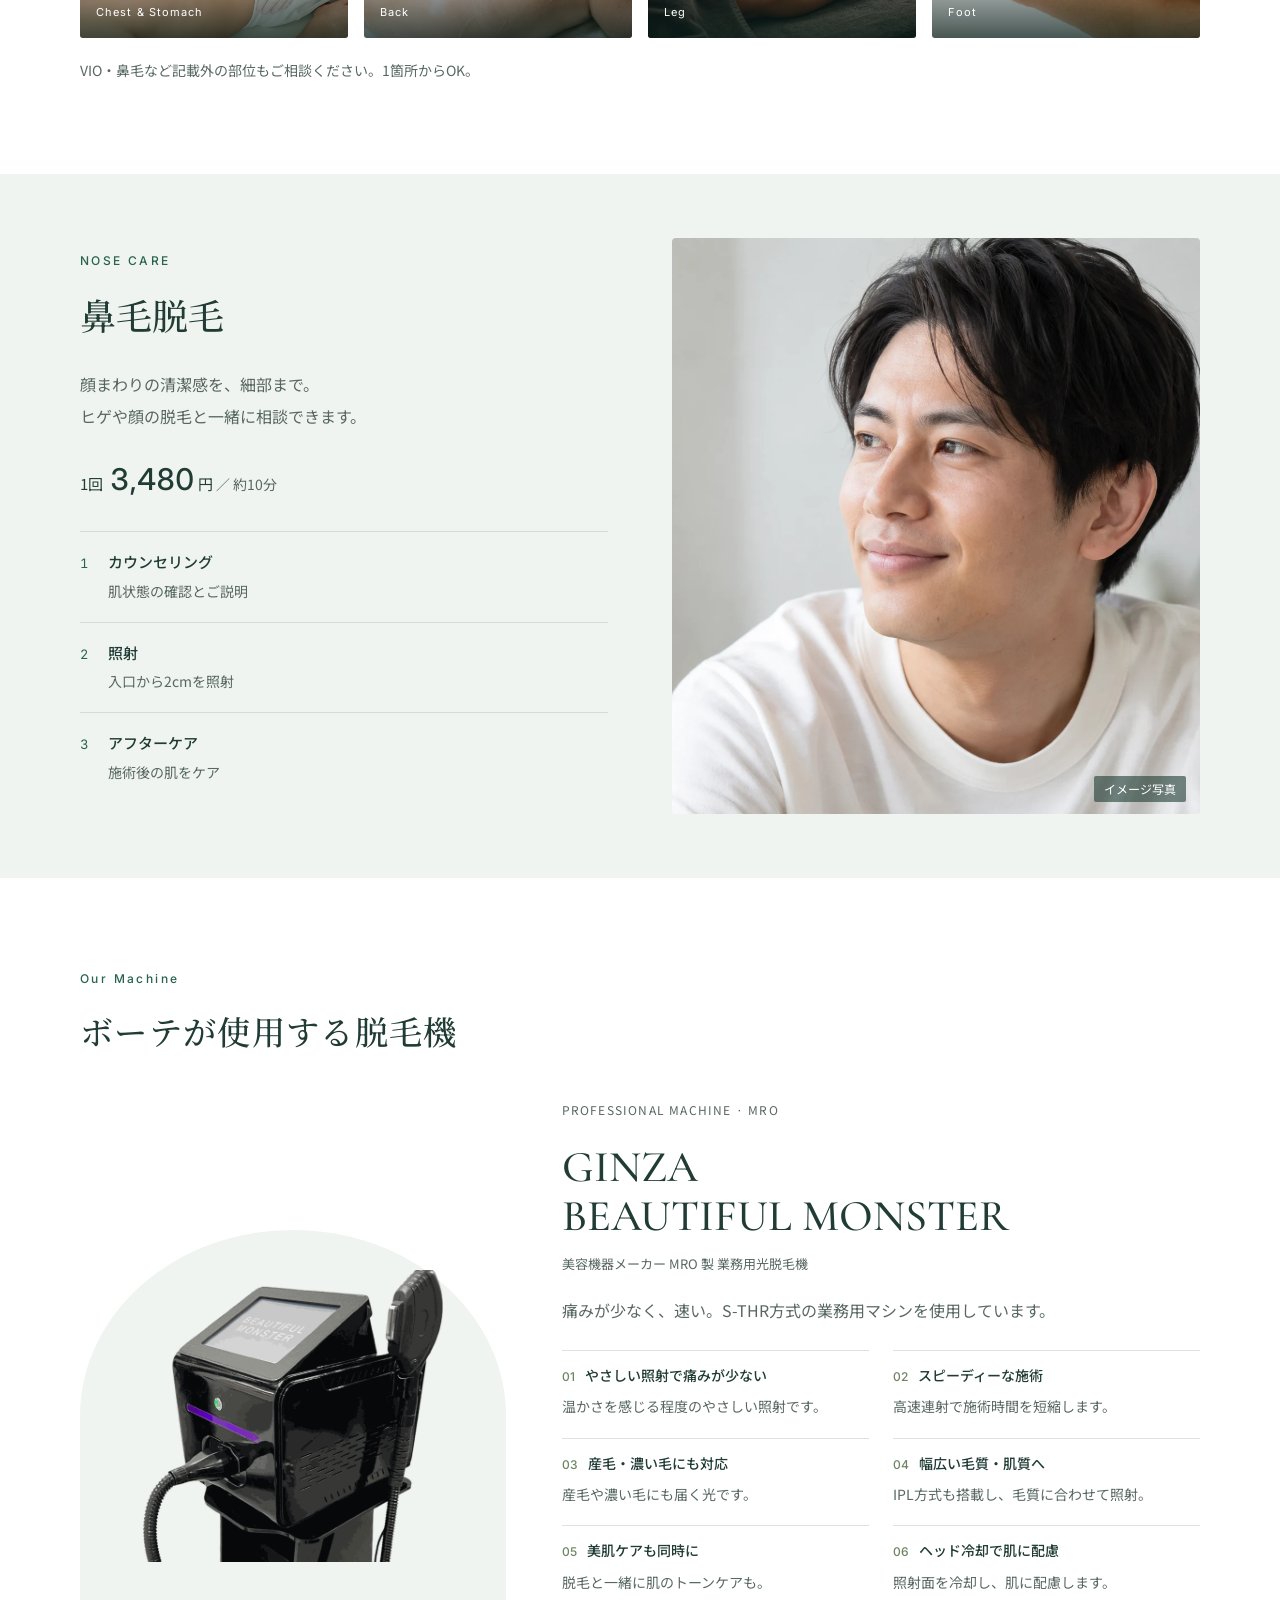
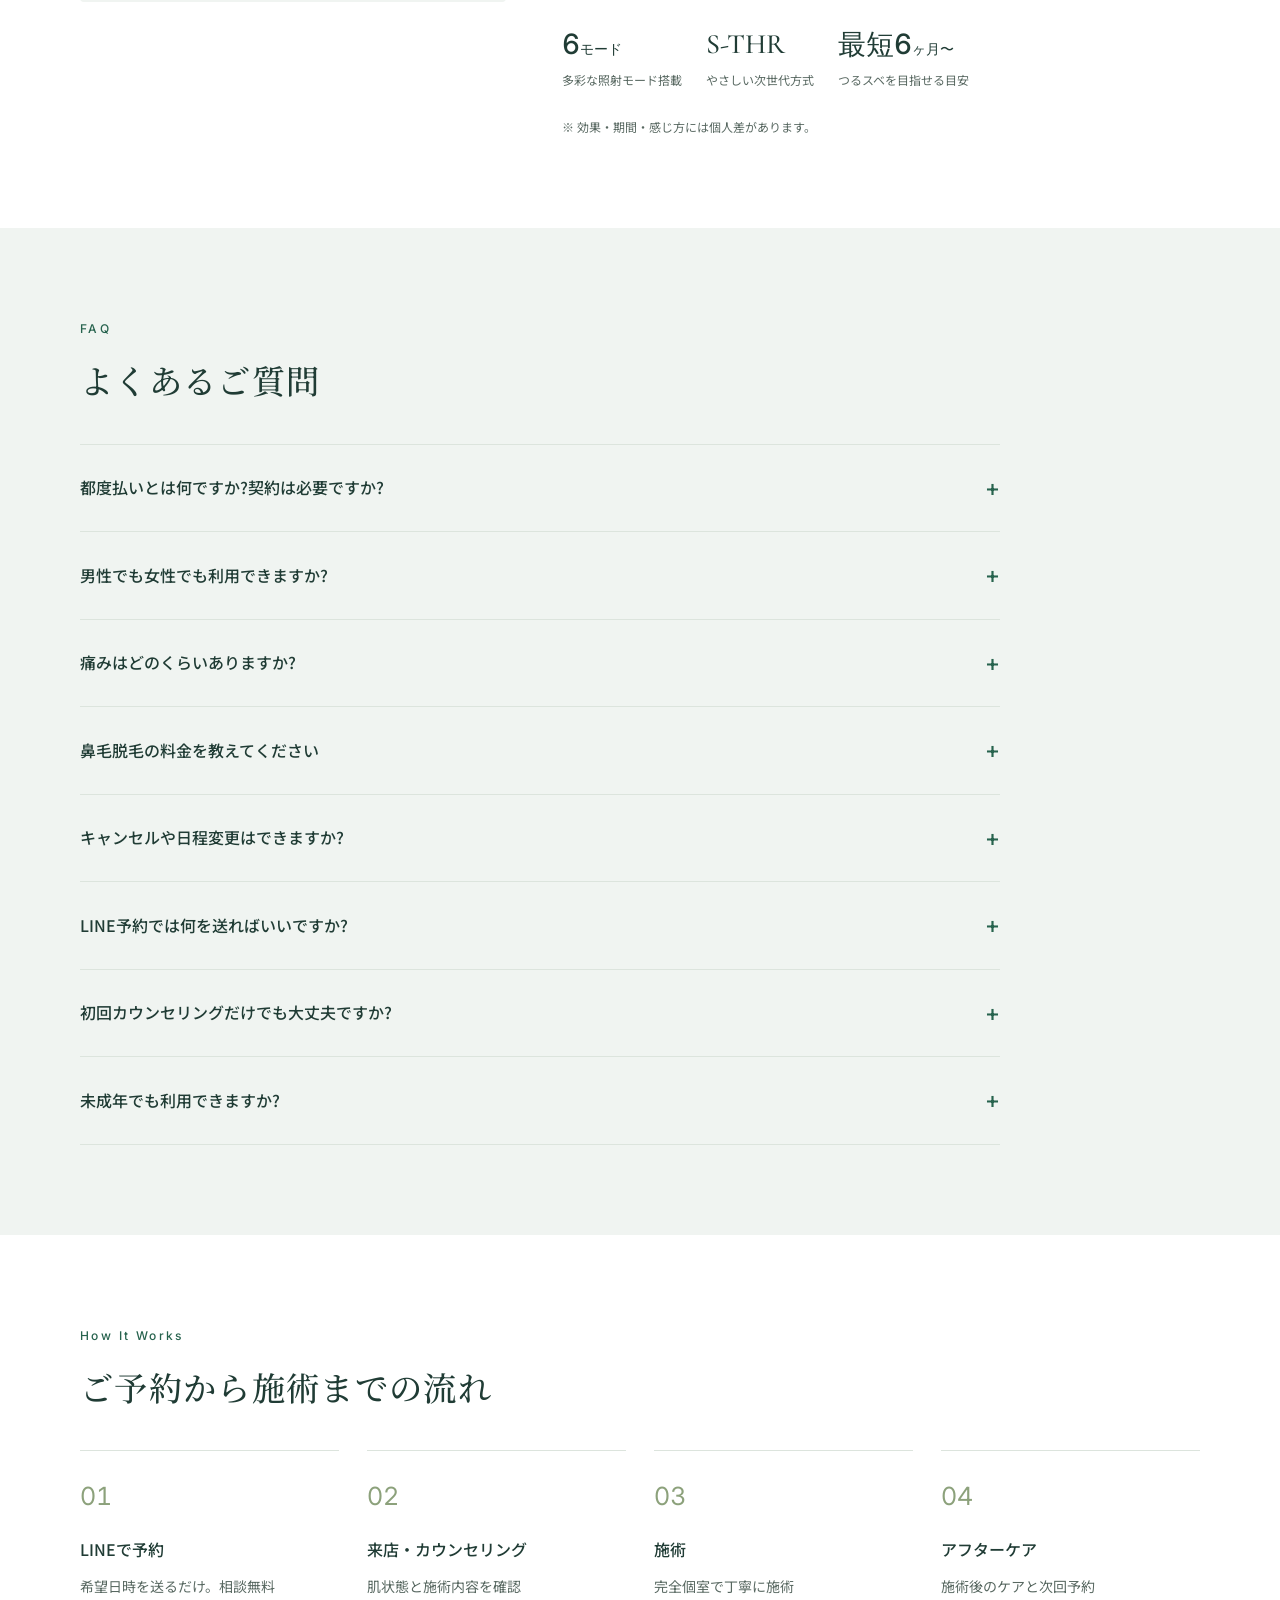
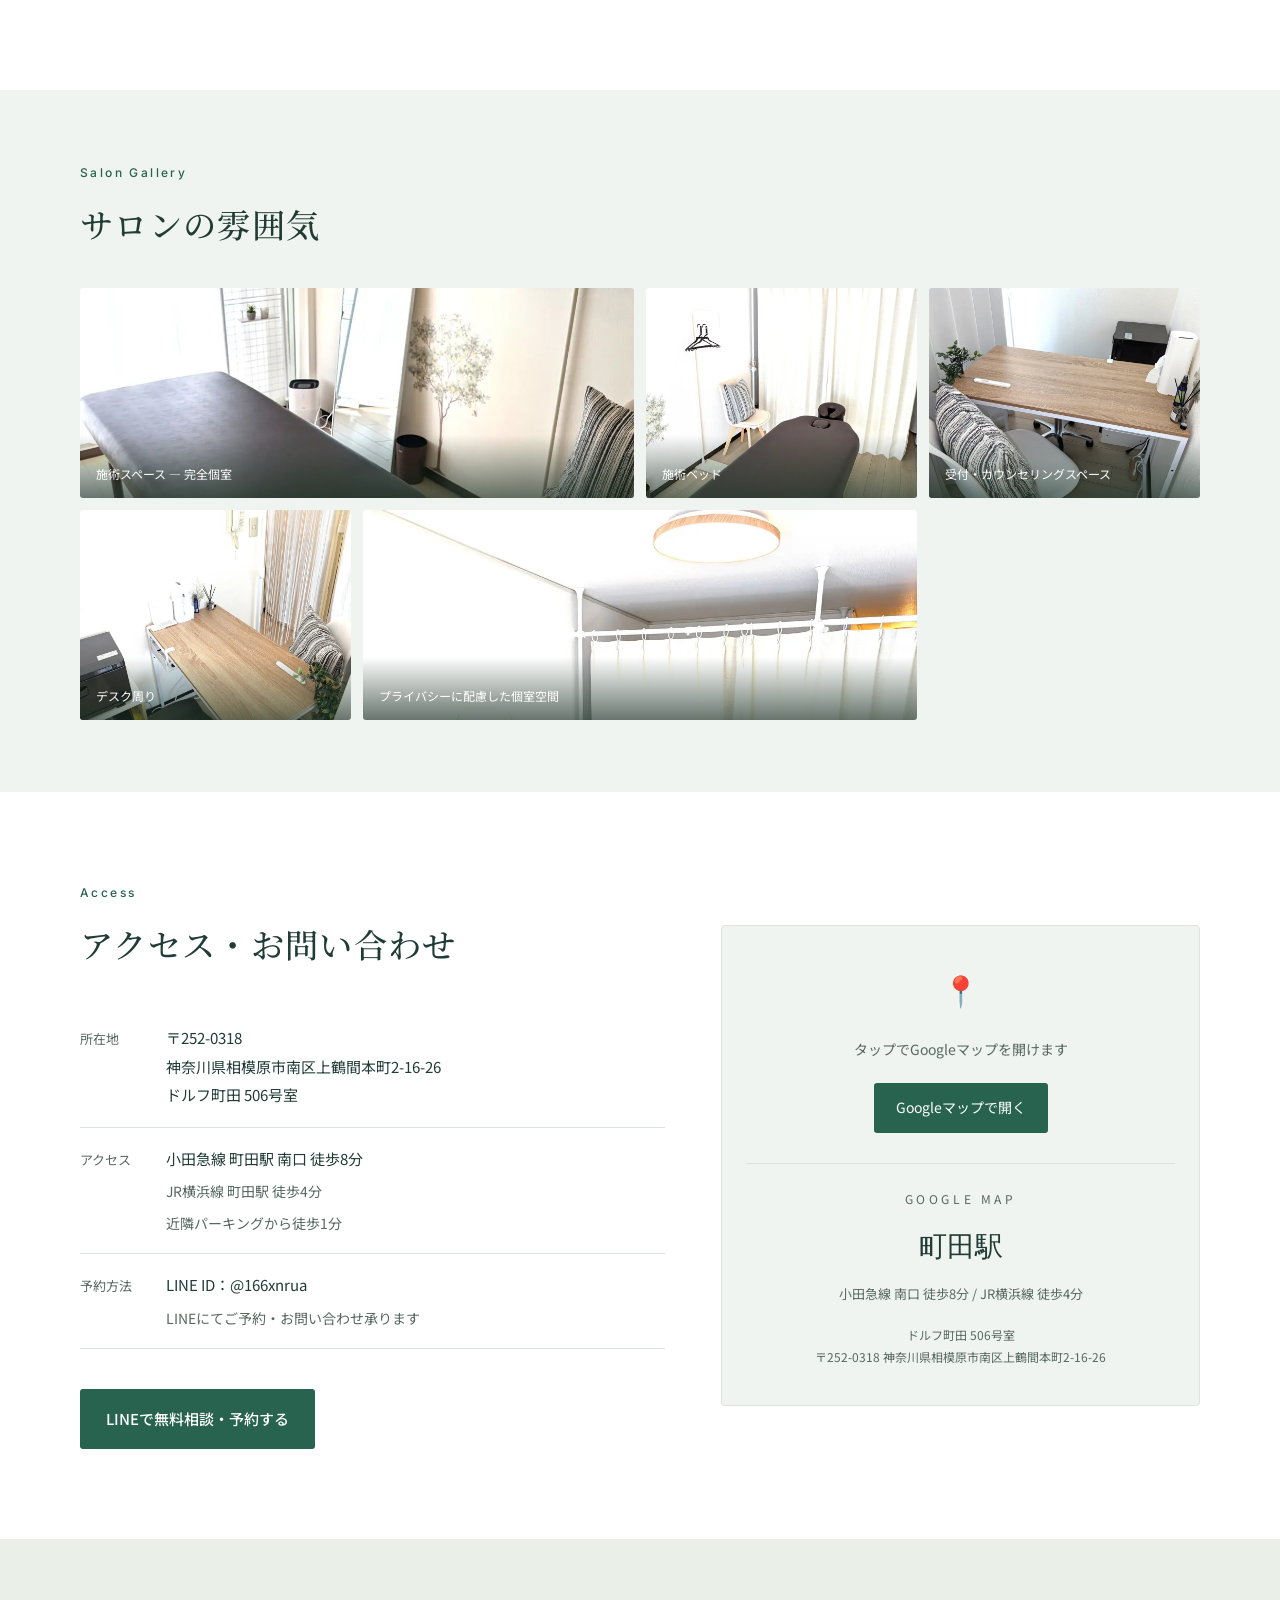
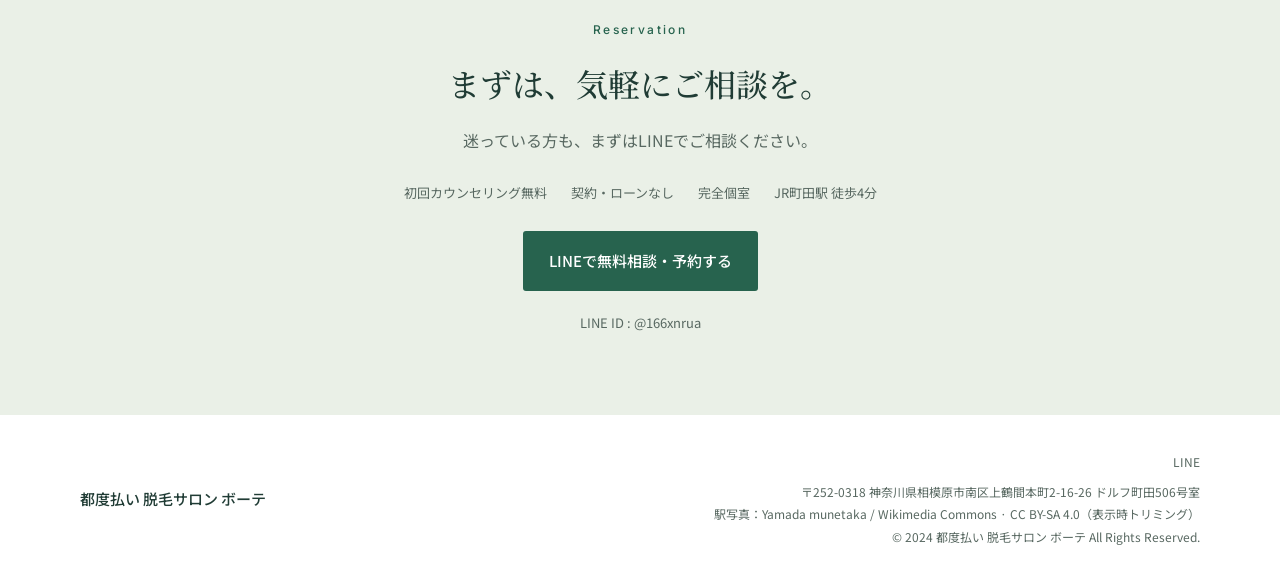
==== commit 3052e0a3: "Add files via upload" ====
--- a/index.html
+++ b/index.html
@@ -49,7 +49,16 @@
   }
 </script>
 
-<link rel="stylesheet" href="style.css">
+<style>
+*{box-sizing:border-box;margin:0;padding:0} :root{--bg:#fafbf9;--surface:#fff;--alt:#f0f4f1;--ink:#203c35;--gray:#586861;--lgray:#63726b;--accent:#27634e;--accent-dark:#194635;--border:#dce4dd;--serif:'Noto Serif JP',serif}html{scroll-behavior:smooth;font-size:16px}body{font-family:'Noto Sans JP',sans-serif;color:var(--ink);background:var(--bg);line-height:1.85;-webkit-font-smoothing:antialiased}a{color:inherit;text-decoration:none}img{display:block;max-width:100%;height:auto}button,a,summary{-webkit-tap-highlight-color:transparent}a:focus-visible,summary:focus-visible{outline:3px solid #b07b30;outline-offset:5px}section,[id]{scroll-margin-top:105px}.num{font-family:Inter,sans-serif;font-variant-numeric:tabular-nums}.en{font-family:'Cormorant Garamond',serif}.skip-link{position:fixed;top:-100px;left:12px;background:white;padding:12px;z-index:999}.skip-link:focus{top:12px}nav{height:96px;position:sticky;top:0;z-index:100;display:flex;align-items:center;justify-content:space-between;gap:24px;background:rgba(250,251,249,.96);border-bottom:1px solid var(--border);padding:0 max(4vw,24px);backdrop-filter:blur(16px)}.nav-brand{display:flex;flex-direction:column;line-height:1.1;flex-shrink:0}.brand-en{font-family:'Cormorant Garamond',serif;font-size:40px;font-weight:600;letter-spacing:.035em}.brand-dot{color:#a0ae8e}.brand-sub{font-size:12px;margin-top:7px;letter-spacing:.1em}.nav-links{display:flex;gap:28px;font-size:14px}.nav-links a:hover,.text-link:hover{color:#69805c}.nav-cta{background:var(--accent);color:#fff;padding:12px 22px;font-size:14px;border-radius:3px;white-space:nowrap}.nav-cta span{margin-left:12px}.hero{max-width:1440px;margin:auto;display:grid;grid-template-columns:1fr 1fr;min-height:660px}.hero-content{padding:66px 8% 62px 10%;display:flex;flex-direction:column;justify-content:center}.hero-eyebrow{font-family:Inter,sans-serif;font-size:12px;letter-spacing:.19em;margin-bottom:26px;color:var(--gray)}.hero-title{font:500 clamp(32px,3.4vw,50px)/1.65 var(--serif);letter-spacing:.06em;margin-bottom:22px}.hero-title span{color:var(--accent)}.hero-lead{font-size:16px;line-height:2.1;color:var(--gray)}.hero-audience{font-size:13px;color:var(--gray);margin-top:12px}.hero-price{margin:28px 0;display:flex;align-items:baseline;flex-wrap:wrap;column-gap:12px}.hero-price>span:first-child{font-size:14px}.hero-price strong{font-weight:500;font-size:38px;line-height:1.2}.hero-price small{font-family:'Noto Sans JP',sans-serif;font-size:16px;margin-left:3px}.hero-price>span:last-child{display:block;width:100%;font-size:13px;color:var(--gray);margin-top:9px}.hero-btns{display:flex;align-items:center;gap:24px;flex-wrap:wrap}.btn-primary,.btn-invert{display:inline-flex;align-items:center;justify-content:center;gap:24px;padding:17px 26px;background:var(--accent);color:#fff;border-radius:3px;font-size:15px;font-weight:500;line-height:1.7;transition:background .2s}.btn-primary:hover,.nav-cta:hover{background:var(--accent-dark)}.text-link{font-size:14px;border-bottom:1px solid #96a798;padding:10px 0;white-space:nowrap}.text-link span{margin-left:15px}.hero-visual{position:relative;margin:28px 28px 28px 0;min-width:0;overflow:hidden;border-radius:100px 3px 3px 3px}.hero-visual img{position:absolute;height:100%;width:100%;object-fit:cover;object-position:50% 55%}.hero-caption{position:absolute;right:24px;bottom:26px;color:#fff;font-family:var(--serif);font-size:20px;letter-spacing:.12em;text-shadow:0 1px 12px #000}.salon-strip{display:flex;justify-content:center;gap:0;background:var(--alt);padding:20px 24px;color:var(--gray);font-size:14px}.salon-strip>span{padding:0 36px;border-right:1px solid #ced9cf}.salon-strip>span:last-child{border:0}.salon-strip strong{font-weight:500;color:var(--ink);margin-left:8px}section{padding:90px max(24px,calc((100% - 1120px)/2))}.sec-label{display:block;color:var(--accent);font-family:Inter,sans-serif;font-size:12px;font-weight:500;letter-spacing:.2em;margin-bottom:14px}.sec-title{font:500 clamp(25px,2.6vw,36px)/1.6 var(--serif);letter-spacing:.04em;margin-bottom:36px}.sec-title small{font-family:'Noto Sans JP',sans-serif;display:block;font-size:16px;color:var(--gray)}.price-section{background:var(--surface)}.price-lead{font-size:16px;color:var(--gray);margin:-12px 0 32px}.mobile-only{display:none}.price-table-wrap{border:1px solid var(--border);border-radius:6px;overflow:hidden}.price-table{width:100%;border-collapse:collapse;table-layout:fixed}.price-table caption{position:absolute;width:1px;height:1px;overflow:hidden;clip-path:inset(50%)}.menu-col{width:44%}.price-table th,.price-table td{padding:23px 32px;border-bottom:1px solid var(--border);vertical-align:middle}.price-table thead th{background:var(--alt);font-size:15px;font-weight:500;text-align:center}.price-table thead th:first-child{text-align:left}.price-table thead th span{display:none}.price-table tbody th{text-align:left;font-size:18px;font-weight:500}.price-table tbody th span{font-size:14px;color:var(--gray);font-weight:400;display:block;margin-top:2px}.price-table tbody th small{font-size:13px;color:var(--gray);font-weight:400;display:block;margin-top:4px}.price-table td{text-align:center;white-space:nowrap}.price-table td strong{font-family:Inter,sans-serif;font-variant-numeric:tabular-nums;font-weight:500;font-size:29px;letter-spacing:-.025em}.price-table td small{font-size:14px;margin-left:4px}.price-table .featured{background:#f6f9f4}.price-table tbody tr:first-child td:first-of-type{color:var(--accent)}.price-table tbody tr:last-child>*{border-bottom:0}.same-price{display:block;font-size:13px;font-weight:400;color:var(--gray);margin-top:5px}.price-note{font-size:13px;line-height:1.9;color:var(--gray);margin-top:18px}.reasons{background:var(--alt)}.reason-grid{display:grid;grid-template-columns:repeat(4,minmax(0,1fr));gap:24px}.reason-card{min-width:0}.reason-image{width:100%;aspect-ratio:4/3;object-fit:cover;border-radius:4px;margin-bottom:22px}.reason-num{font-size:13px;letter-spacing:.08em;color:var(--accent);display:block;margin-bottom:8px}.reason-head{font-size:18px;font-weight:500;line-height:1.65;margin-bottom:12px}.reason-body{font-size:15px;line-height:1.95;color:var(--gray)}.compare{background:var(--surface)}.compare .sec-title{font-size:25px}.compare-scroll{overflow-x:auto;border:1px solid var(--border);border-radius:4px}.compare-table{width:100%;border-collapse:collapse;min-width:720px;line-height:1.7}.compare-table th,.compare-table td{padding:16px 18px;font-size:14px;text-align:left;border-bottom:1px solid var(--border)}.compare-table th{font-weight:500;background:var(--alt)}.compare-table th small{display:block}.compare-table .own{background:#f0f6ed}.compare-table th.own{background:var(--accent);color:white}.compare-table td.own strong{font-weight:500}.compare-table .rl{white-space:nowrap;color:var(--gray)}.compare-note{font-size:13px;color:var(--gray);margin-top:16px}.scroll-hint{font-size:13px;color:var(--gray);margin-bottom:12px;display:none}.voice{background:var(--alt)}.voice-grid{display:grid;grid-template-columns:1fr 1fr;gap:32px}.voice-card{padding:28px 32px;border-left:2px solid #a6b69a;background:#fff}.voice-stars{color:#947b43;letter-spacing:.18em;font-size:14px}.voice-text{font-size:16px;line-height:2;margin:16px 0}.voice-who{font-size:13px;color:var(--gray)}.areas{background:var(--surface)}.areas-grid{display:grid;grid-template-columns:repeat(4,1fr);gap:16px}.area-item{position:relative;aspect-ratio:4/3;overflow:hidden;border-radius:3px}.area-item img{width:100%;height:100%;object-fit:cover}.area-cap{position:absolute;inset:auto 0 0;padding:24px 16px 14px;background:linear-gradient(transparent,rgba(10,30,25,.75));color:#fff}.area-cap strong{display:block;font-size:16px;font-weight:500}.area-cap>span{font-family:Inter,sans-serif;font-size:11px;letter-spacing:.1em}.areas-foot{font-size:14px;color:var(--gray);margin-top:20px}.nose-wrap{background:var(--alt);padding:64px max(24px,calc((100% - 1120px)/2))}.nose-inner{display:grid;grid-template-columns:1fr 1fr;gap:64px;align-items:center}.nose-content{padding:12px 0}.nose-title{font:500 36px/1.6 var(--serif);margin-bottom:24px}.nose-desc{font-size:16px;color:var(--gray);line-height:2}.nose-price{margin:20px 0 24px;font-size:15px}.nose-price strong{font-size:30px;font-weight:500;margin:0 4px}.nose-price>span{font-size:14px;color:var(--gray)}.nose-step{display:flex;gap:20px;border-top:1px solid #d3ddd3;padding:16px 0}.ns-num{font-size:13px;color:var(--accent);padding-top:3px}.ns-text strong{font-size:15px;font-weight:500;display:block}.ns-text span{font-size:14px;color:var(--gray)}.nose-image{position:relative;align-self:stretch;overflow:hidden;border-radius:4px;min-height:420px}.nose-image img{width:100%;height:100%;position:absolute;object-fit:cover;object-position:57% center}.nose-image-label{position:absolute;right:14px;bottom:12px;font-size:12px;color:#fff;background:#203c3599;padding:2px 10px;border-radius:2px}.machine{background:var(--surface)}.machine-inner{display:grid;grid-template-columns:.8fr 1.2fr;gap:56px;align-items:center}.machine-visual{background:var(--alt);border-radius:50% 50% 4px 4px;padding:40px}.machine-visual img{width:100%;max-width:300px;margin:auto}.machine-badge{font-size:12px;letter-spacing:.1em;color:var(--gray)}.machine-name{font-size:44px;font-weight:500;line-height:1.1;margin:20px 0 12px}.machine-jp{font-size:13px;color:var(--gray);margin-bottom:20px}.machine-lead{font-size:16px;color:var(--gray);margin-bottom:24px}.machine-feats{display:grid;grid-template-columns:1fr 1fr;gap:18px 24px}.mf{border-top:1px solid var(--border);padding-top:12px}.mf-h{font-size:14px;font-weight:500;line-height:1.8;margin-bottom:5px}.mf-h em{font-family:Inter,sans-serif;font-size:12px;color:#6d8564;font-style:normal;margin-right:10px}.mf-b{font-size:14px;line-height:1.9;color:var(--gray)}.machine-stats{display:flex;flex-wrap:wrap;gap:24px;margin-top:30px}.mst strong{display:block;font-size:28px;font-weight:500;line-height:1.4}.mst strong small{font-size:14px}.mst>span{font-size:12px;color:var(--gray)}.machine-note{font-size:12px;color:var(--gray);margin-top:22px}.faq{background:var(--alt)}.faq-list{max-width:920px}.faq-item{border-bottom:1px solid var(--border);padding:22px 0}.faq-item:first-child{border-top:1px solid var(--border)}.faq-item summary{cursor:pointer;font-size:16px;font-weight:500;list-style:none;display:flex;justify-content:space-between;gap:24px;align-items:center}.faq-item summary::-webkit-details-marker{display:none}.faq-item summary:after{content:'+';font-size:23px;color:var(--accent);font-family:Inter,sans-serif;flex-shrink:0}.faq-item[open] summary:after{content:'−'}.faq-a{font-size:15px;color:var(--gray);margin-top:14px;padding-right:40px}.flow{background:#fff}.flow-grid{display:grid;grid-template-columns:repeat(4,1fr);gap:28px}.flow-step{border-top:1px solid var(--border);padding-top:22px}.flow-step-n{font-size:25px;font-weight:400;color:#8ca17b;display:block;margin-bottom:15px}.flow-step h4{font-weight:500;font-size:16px;margin-bottom:10px}.flow-step p{font-size:14px;color:var(--gray)}.gallery{padding:72px max(24px,calc((100% - 1120px)/2));background:var(--alt)}.gallery-header{margin-bottom:32px}.gallery-grid{display:grid;grid-template-columns:repeat(4,1fr);gap:12px;grid-auto-rows:210px}.gal-item{position:relative;overflow:hidden;border-radius:3px}.gal-item.big{grid-column:span 2}.gal-item img{width:100%;height:100%;object-fit:cover}.gal-cap{position:absolute;inset:auto 0 0;padding:28px 16px 12px;font-size:12px;color:#fff;background:linear-gradient(transparent,#1c3024aa)}.access{display:grid;grid-template-columns:1.1fr .9fr;gap:56px;padding:90px max(24px,calc((100% - 1120px)/2));background:#fff}.access-row{border-bottom:1px solid var(--border);display:flex;gap:22px;padding:17px 0}.acc-label{font-size:13px;color:var(--gray);min-width:64px;padding-top:3px}.acc-val{font-size:15px;line-height:1.9;overflow-wrap:anywhere}.acc-val small{font-size:14px;display:block;color:var(--gray);margin-top:5px}.access-map{display:flex;align-items:center}.map-box{width:100%;border:1px solid var(--border);background:var(--alt);text-align:center;border-radius:4px;padding:36px 24px}.map-fallback{display:flex;flex-direction:column;align-items:center;gap:20px}.map-pin{font-size:30px}.map-fallback-text{font-size:14px;color:var(--gray)}.map-open-btn{background:var(--accent);padding:12px 22px;font-size:14px;color:#fff;border-radius:3px}.map-copy{border-top:1px solid var(--border);margin-top:30px;padding-top:24px}.map-copy>p:first-child{font-size:12px!important}.map-title{font-size:28px}.map-sub{font-size:13px;color:var(--gray);margin-top:8px}.map-detail{font-size:12px;color:var(--gray);margin-top:18px}.cta{background:#eaf0e7;text-align:center;padding-top:80px;padding-bottom:80px}.cta-title{font:500 32px/1.65 var(--serif);margin-bottom:16px}.cta-sub{font-size:16px;color:var(--gray);margin-bottom:26px}.cta-proof{display:flex;flex-wrap:wrap;justify-content:center;gap:8px 24px;margin-bottom:26px;font-size:13px;color:var(--gray)}.cta-line-id{font-size:13px;color:var(--gray);margin-top:20px}footer{padding:36px max(24px,calc((100% - 1120px)/2));background:#fff;display:flex;justify-content:space-between;gap:32px;align-items:center}.footer-brand{font-size:15px;font-weight:500;white-space:nowrap}.footer-info{font-size:12px;color:var(--gray);text-align:right}.sticky-cta{display:none}
+@media(min-width:1440px){.hero-content{padding-left:100px}.hero-visual{margin-right:60px}}
+@media(max-width:1100px){.nav-links{gap:18px}.brand-sub{font-size:11px}.nav-cta{padding:12px 16px}.hero-content{padding:45px 8%}.hero-visual{margin:24px 24px 24px 0}.hero{min-height:640px}.reason-grid{gap:18px}.reason-head{font-size:16px}.reason-body{font-size:14px}.salon-strip>span{padding:0 20px}.machine-inner{gap:32px}.nose-inner{gap:36px}}
+@media(max-width:800px){nav{height:82px;padding:0 24px}.nav-links{display:none}.hero{min-height:600px}.hero-content{padding:40px 24px}.hero-title{font-size:32px}.hero-visual{margin:20px 20px 20px 0;border-top-left-radius:70px}.hero-lead{font-size:15px}.hero-price strong{font-size:32px}.hero-btns{gap:10px}.hero-btns .btn-primary{padding:15px 18px;font-size:14px}.salon-strip>span{padding:0 16px;font-size:12px}.salon-strip strong{margin-left:4px}section{padding-top:64px;padding-bottom:64px}.reason-grid{grid-template-columns:1fr 1fr;gap:32px 22px}.reason-head{font-size:18px}.reason-body{font-size:16px}.reason-image{margin-bottom:16px}.price-table th,.price-table td{padding:20px 18px}.price-table td strong{font-size:25px}.machine-inner{grid-template-columns:1fr}.machine-visual{max-width:440px;width:100%;margin:auto}.machine-visual img{max-width:240px}.areas-grid{grid-template-columns:1fr 1fr}.nose-inner{gap:28px}.nose-image{min-height:380px}.nose-title{font-size:30px}.voice-grid{gap:20px}.voice-card{padding:24px}.flow-grid{grid-template-columns:1fr 1fr;gap:28px}.gallery-grid{grid-template-columns:1fr 1fr;grid-auto-rows:220px}.gal-item.big:last-child{display:none}.access{grid-template-columns:1fr;gap:40px;padding-top:64px;padding-bottom:64px}.map-box{padding:28px}.map-detail{display:none}.scroll-hint{display:block}footer{flex-direction:column;align-items:flex-start;gap:16px}.footer-info{text-align:left}.sticky-cta{display:flex;flex-direction:row-reverse;align-items:center;gap:14px;position:fixed;bottom:0;left:0;right:0;z-index:110;padding:12px 20px calc(12px + env(safe-area-inset-bottom));border-top:1px solid var(--border);background:#fffffff5;backdrop-filter:blur(12px)}.sticky-cta>a:first-child{flex:1;text-align:center;background:var(--accent);color:white;font-size:14px;padding:13px 10px;border-radius:3px}.sticky-price{font-size:13px;text-align:center;line-height:1.7;flex-shrink:0}.sticky-price span{display:block;font-size:11px;color:var(--gray)}body{padding-bottom:85px}}
+@media(max-width:560px){nav{height:76px;padding:0 20px;gap:10px}.brand-en{font-size:32px}.brand-sub{font-size:10px;letter-spacing:.01em}.nav-cta{font-size:12px;padding:11px 12px}.nav-cta span{margin-left:3px}.hero{display:flex;flex-direction:column;min-height:0}.hero-content{padding:38px 24px 32px}.hero-eyebrow{font-size:11px;margin-bottom:20px}.hero-title{font-size:34px;line-height:1.6;margin-bottom:18px;letter-spacing:.04em}.hero-title br:nth-child(2){display:none}.hero-lead{font-size:16px}.hero-audience{font-size:12px;margin-top:10px}.hero-price{margin:22px 0}.hero-price strong{font-size:36px}.hero-btns{gap:16px}.hero-btns .btn-primary{font-size:14px;padding:15px 18px;gap:14px}.text-link{font-size:13px}.text-link span{margin-left:4px}.hero-visual{height:260px;margin:0 20px 24px;border-radius:64px 3px 3px 3px}.hero-visual img{object-position:50% 57%}.hero-caption{font-size:16px;right:18px;bottom:18px}.salon-strip{padding:14px 12px;flex-wrap:wrap;gap:4px 0}.salon-strip>span{font-size:11px;padding:0 10px}.salon-strip>span:last-child{width:100%;text-align:center;border:0;margin-top:4px}.salon-strip>span:nth-child(2){border:0}section{padding:56px 20px}.sec-label{font-size:11px;margin-bottom:12px}.sec-title{font-size:26px;margin-bottom:26px;letter-spacing:.02em}.price-lead{font-size:15px;line-height:1.9;margin:0 0 26px}.mobile-only{display:block}.price-table-wrap{border-radius:4px}.menu-col{width:42%}.price-table th,.price-table td{padding:18px 8px}.price-table thead th{font-size:13px;padding:14px 8px;white-space:nowrap}.price-table tbody th{font-size:15px;line-height:1.6;padding-left:12px}.price-table tbody th span{font-size:12px;line-height:1.65}.price-table tbody th small{font-size:11px;margin-top:6px}.price-table td strong{font-size:21px;letter-spacing:-.045em}.price-table td small{font-size:11px;margin-left:2px}.same-price{font-size:11px;margin-top:3px}.price-note{font-size:12px;margin-top:14px}.price-section .btn-primary{font-size:14px;padding:16px;width:100%;gap:12px}.price-section p[style]{font-size:12px!important}.reason-grid{gap:28px 16px}.reason-image{aspect-ratio:1.15;object-position:center}.reason-num{font-size:12px;margin-bottom:6px}.reason-head{font-size:16px;line-height:1.6;margin-bottom:8px}.reason-body{font-size:14px;line-height:1.95}.compare .sec-title{font-size:23px}.compare-note{font-size:12px}.voice-grid{grid-template-columns:1fr}.voice-card{padding:22px 24px}.voice-text{font-size:16px}.areas-grid{gap:12px}.area-cap{padding:20px 12px 10px}.area-cap strong{font-size:14px}.area-cap>span{font-size:10px}.areas-foot{font-size:14px}.nose-wrap{padding:52px 20px}.nose-inner{display:flex;flex-direction:column-reverse;gap:28px;align-items:stretch}.nose-image{min-height:0;height:280px}.nose-image img{object-position:center 35%}.nose-content{padding:0}.nose-title{font-size:28px;margin-bottom:16px}.nose-desc{font-size:16px}.nose-step{padding:14px 0}.machine-name{font-size:37px}.machine-feats{gap:18px 16px}.mf-h{font-size:14px}.mf-h em{display:block;margin-bottom:4px}.mf-b{font-size:14px}.machine-stats{gap:18px}.mst strong{font-size:24px}.mst>span{font-size:11px}.faq-item{padding:20px 0}.faq-item summary{font-size:15px;gap:18px}.faq-a{font-size:15px;padding-right:0}.flow-grid{gap:28px 20px}.flow-step h4{font-size:15px}.flow-step p{font-size:14px}.gallery{padding:52px 20px}.gallery-grid{gap:10px;grid-auto-rows:190px}.gal-cap{font-size:11px;padding:20px 12px 10px}.access{padding:56px 20px}.access-row{display:block;padding:16px 0}.acc-label{display:block;font-size:12px;margin-bottom:6px}.acc-val{font-size:15px}.access .btn-primary{width:100%;font-size:14px}.map-box{padding:24px 18px}.cta{padding:60px 20px}.cta-title{font-size:27px}.cta-sub{font-size:15px}.cta-proof{gap:6px 18px;font-size:12px}.cta .btn-primary{width:100%;font-size:15px}.footer-brand{font-size:14px}footer{padding:28px 20px}.footer-info{font-size:11px}.sticky-cta{padding:10px 16px calc(10px + env(safe-area-inset-bottom));gap:12px}.sticky-cta>a:first-child{font-size:13px}.sticky-price{font-size:12px}}
+@media(max-width:360px){nav{padding:0 12px}.brand-en{font-size:29px}.brand-sub{font-size:9px}.nav-cta{font-size:11px;padding:10px}.hero-content{padding:32px 20px}.hero-title{font-size:30px}.hero-btns{gap:8px}.hero-btns .btn-primary{padding:14px 12px;font-size:13px}.text-link{font-size:12px}section{padding-left:16px;padding-right:16px}.price-table th,.price-table td{padding-left:6px;padding-right:6px}.price-table tbody th{font-size:14px;padding-left:10px}.price-table td strong{font-size:19px}.price-table thead th{font-size:12px}.reason-head{font-size:15px}}
+@media(prefers-reduced-motion:reduce){html{scroll-behavior:auto}*,*:before,*:after{transition:none!important;animation:none!important}}
+
+</style>
 <script type="application/ld+json">
 {
   "@context": "https://schema.org",
@@ -120,7 +129,7 @@
 <div class="hero-price"><span>部分脱毛 1回</span><strong class="num">3,480<small>円〜</small></strong><span>契約・回数券・ローン不要</span></div>
 <div class="hero-btns"><a class="btn-primary" href="https://lin.ee/zMTM0r4">LINEで無料相談・予約 <span aria-hidden="true">↗</span></a><a class="text-link" href="#menu">料金プランを見る <span aria-hidden="true">↓</span></a></div>
 </div>
-<div class="hero-visual"><img src="assets/original-00.webp" alt="ボーテの明るい完全個室の施術スペース" fetchpriority="high" width="1054" height="1400"><span class="hero-caption">ひとりの時間を、大切に。</span></div>
+<div class="hero-visual"><img src="[data-uri]" alt="ボーテの明るい完全個室の施術スペース" fetchpriority="high" width="1054" height="1400"><span class="hero-caption">ひとりの時間を、大切に。</span></div>
 </div>
 <div class="salon-strip"><span>JR町田駅 <strong>徒歩4分</strong></span><span>小田急線町田駅 <strong>徒歩8分</strong></span><span>初回カウンセリング <strong>無料</strong></span></div>
 
@@ -151,25 +160,25 @@
     <span class="sec-label">WHY BEAUTÉ</span><h2 class="sec-title">ボーテが選ばれる理由</h2>
   <div class="reason-grid">
     <div class="reason-card">
-      <img class="reason-image" src="assets/original-02.webp" alt="ボーテのカウンセリングスペース" loading="lazy" width="600" height="400">
+      <img class="reason-image" src="[data-uri]" alt="ボーテのカウンセリングスペース" loading="lazy" width="600" height="400">
       <span class="reason-num num">01</span>
       <p class="reason-head">都度払い</p>
       <p class="reason-body">回数券・ローン不要。1回から気軽に試せます。</p>
     </div>
     <div class="reason-card">
-      <img class="reason-image" src="assets/natural-man.webp" alt="自然な表情の男性のイメージ" loading="lazy" width="600" height="400">
+      <img class="reason-image" src="[data-uri]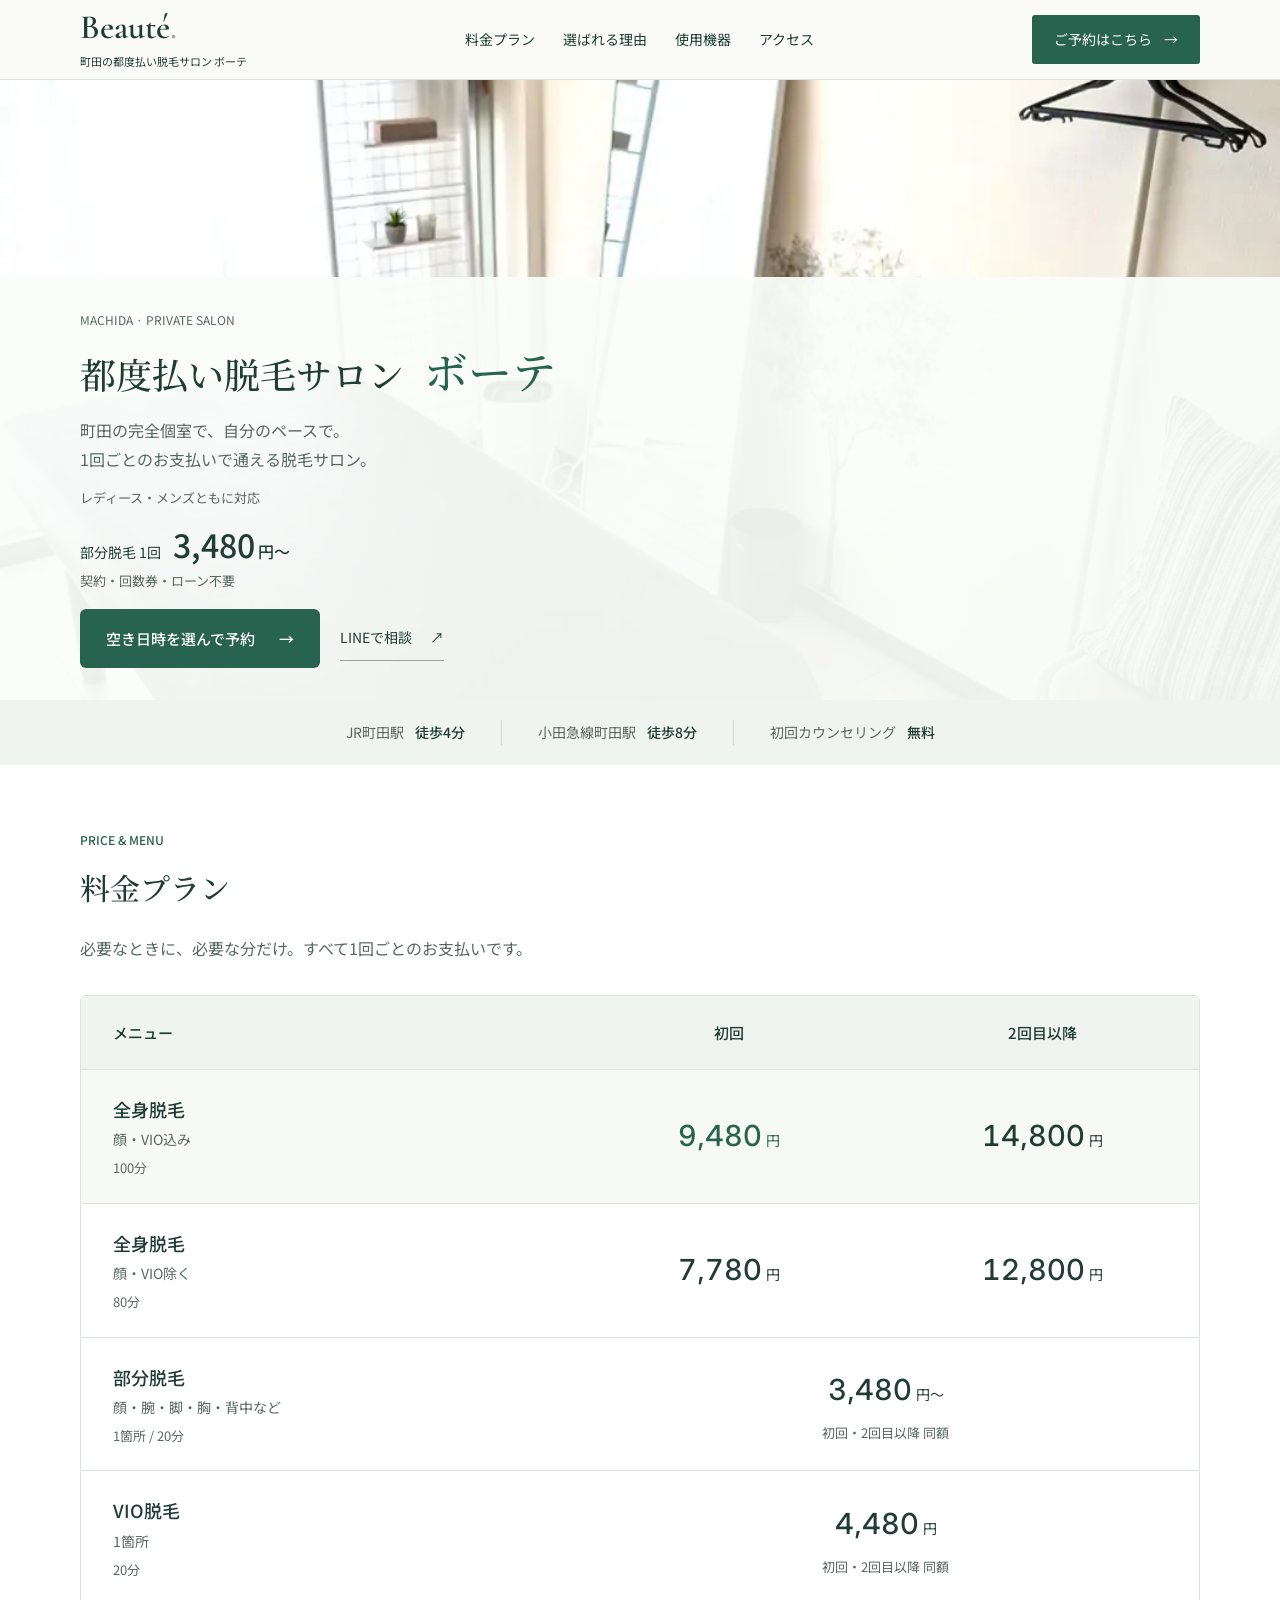
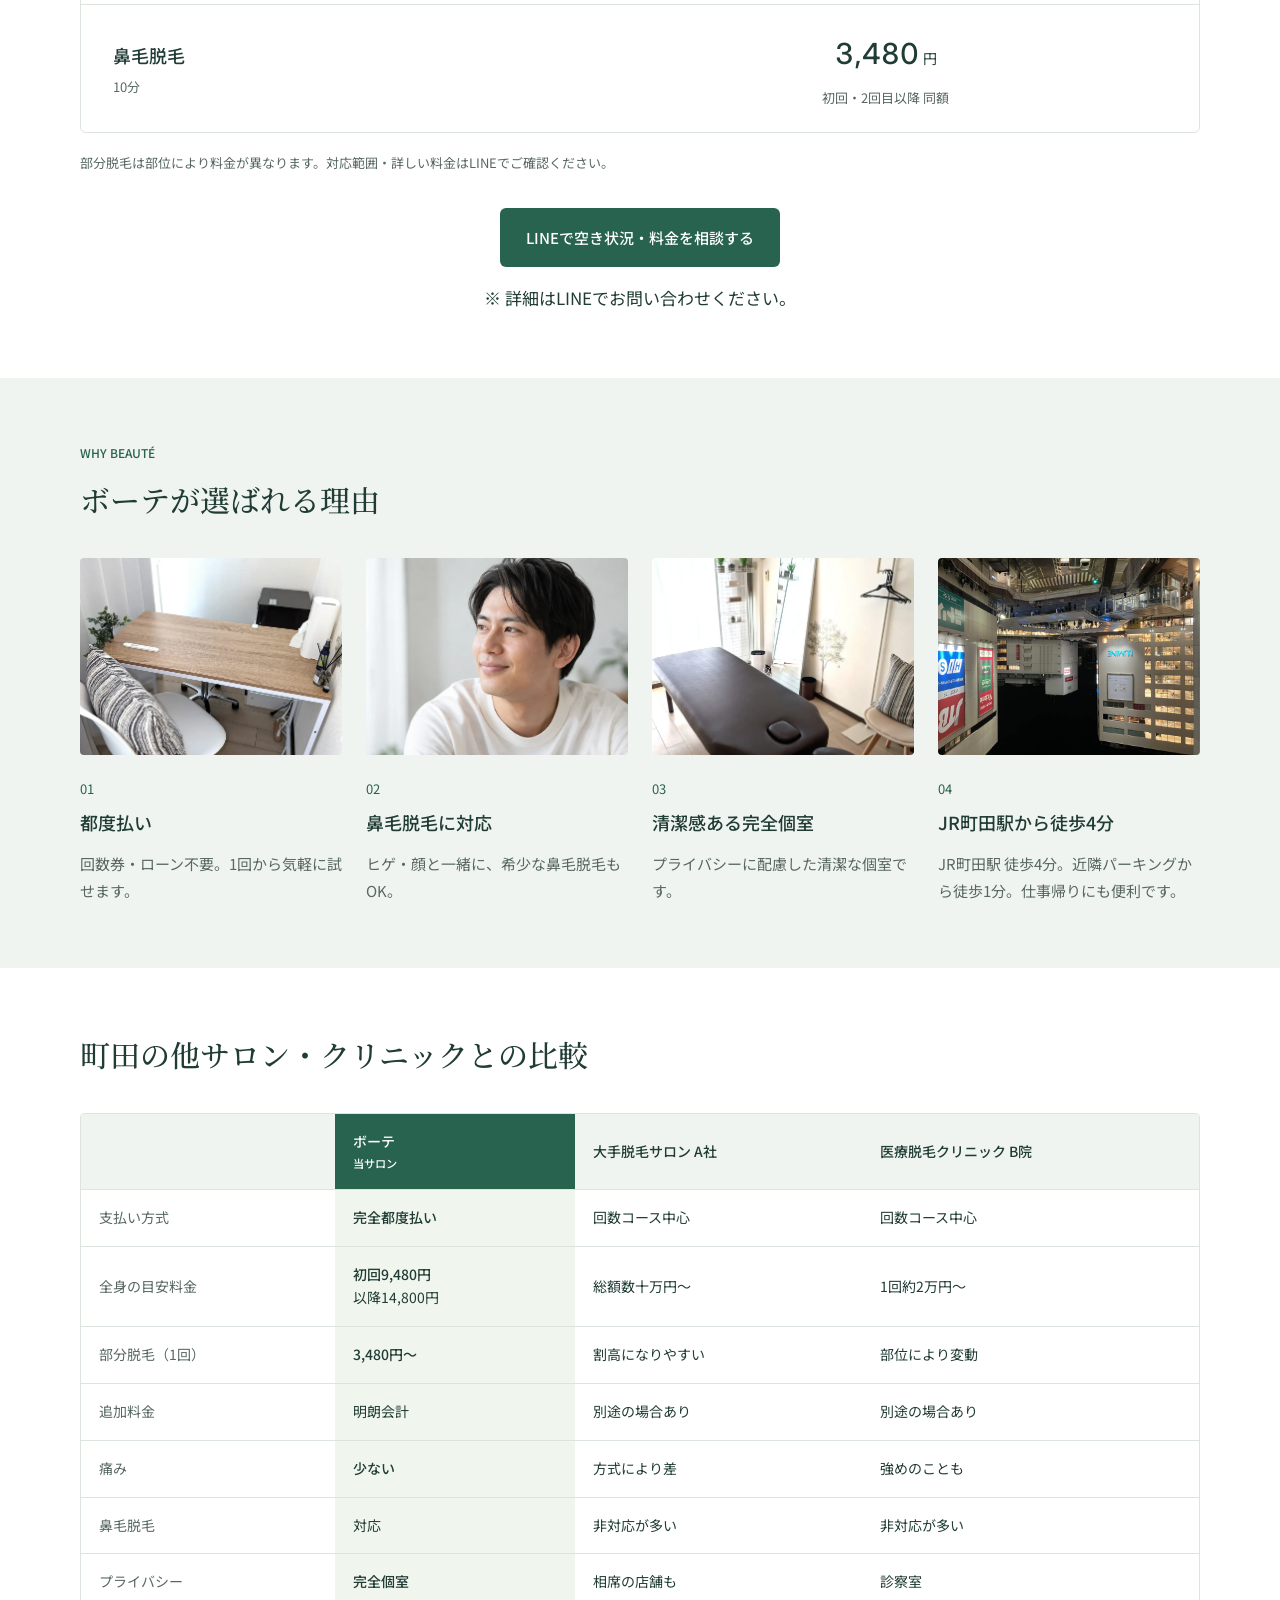
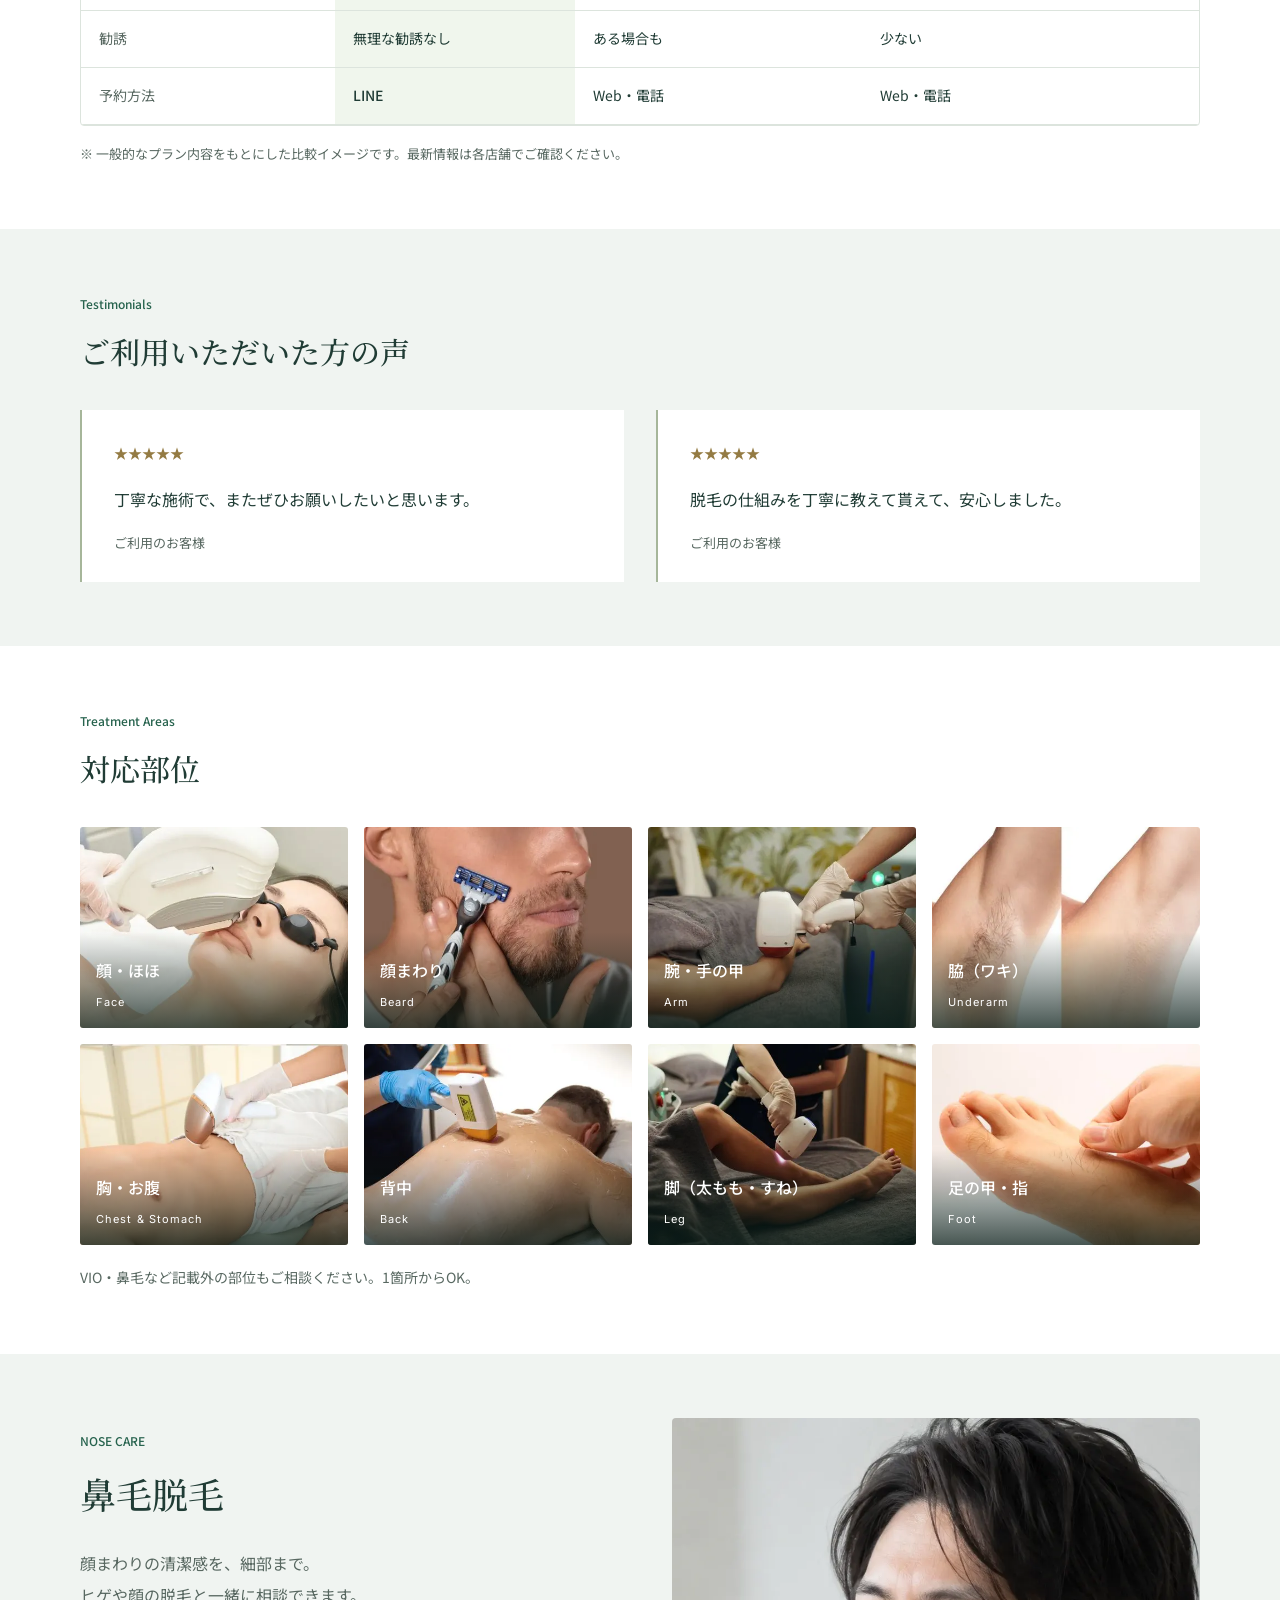
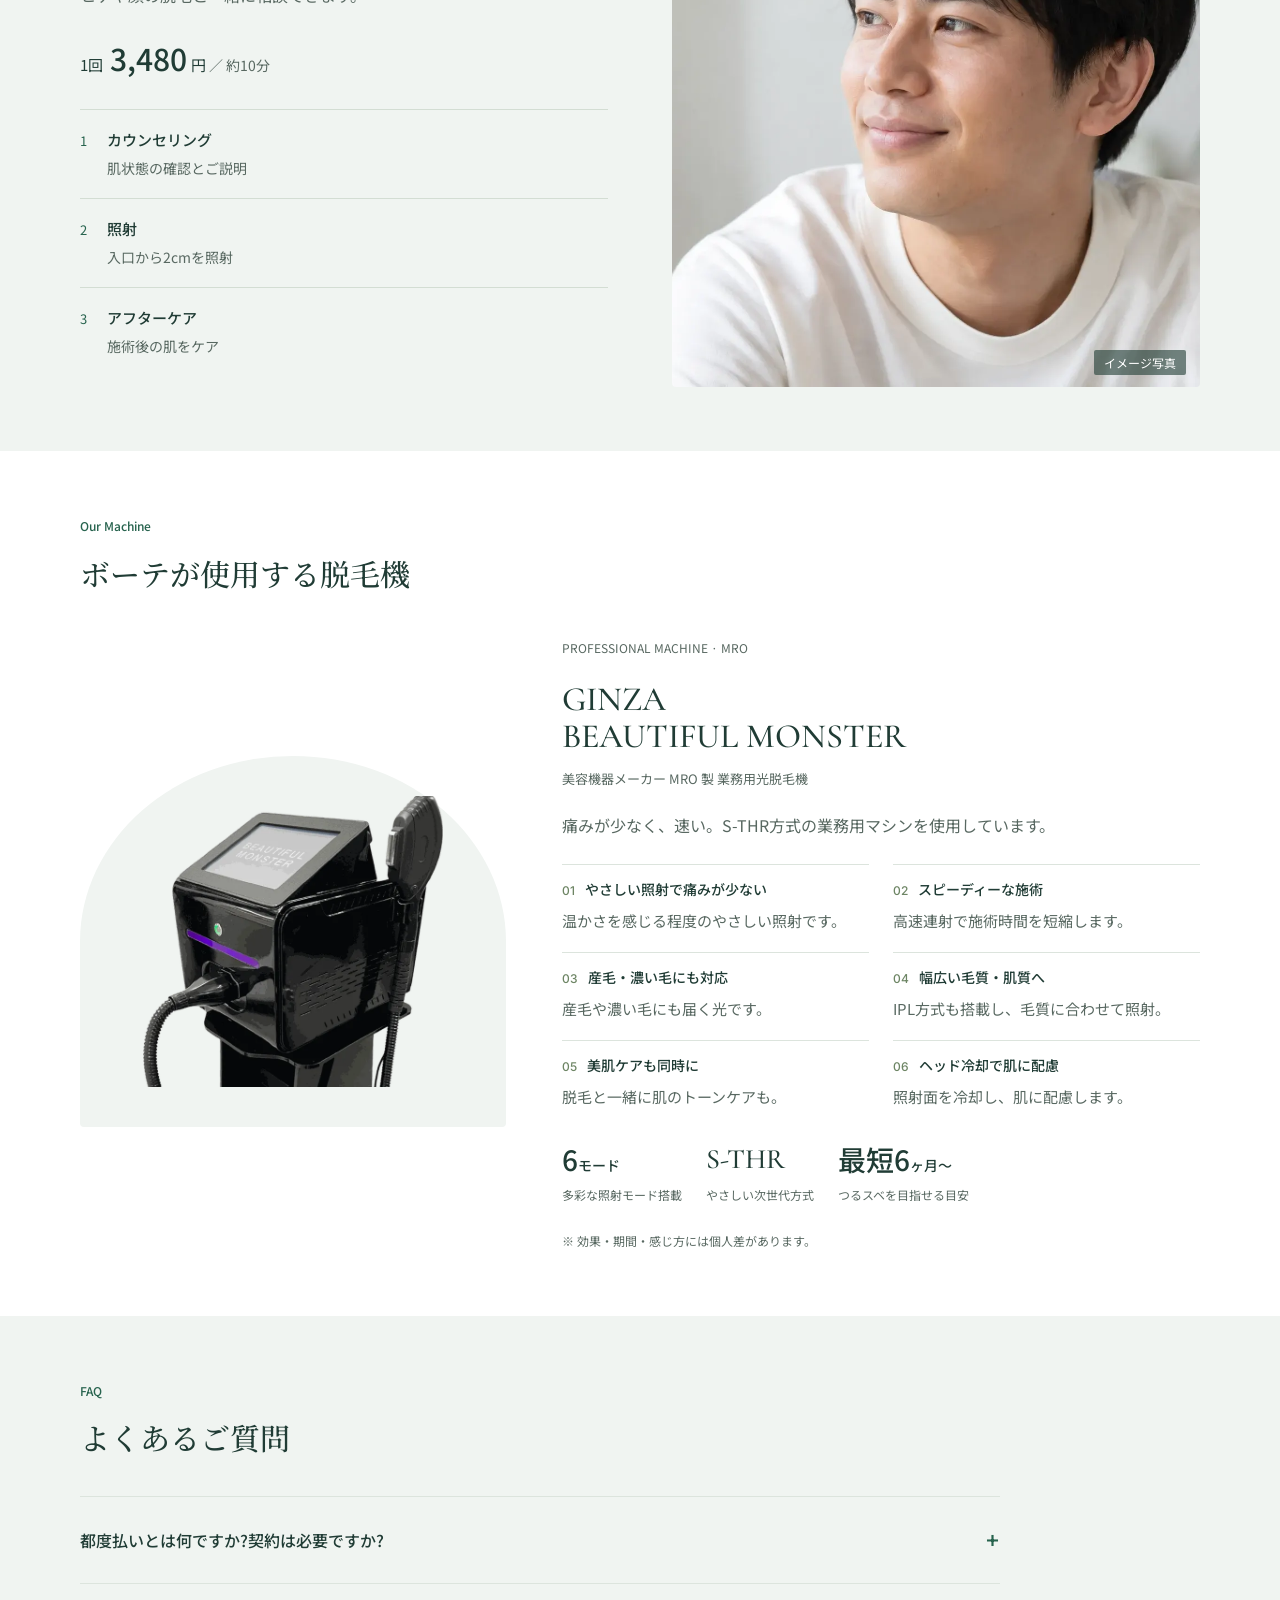
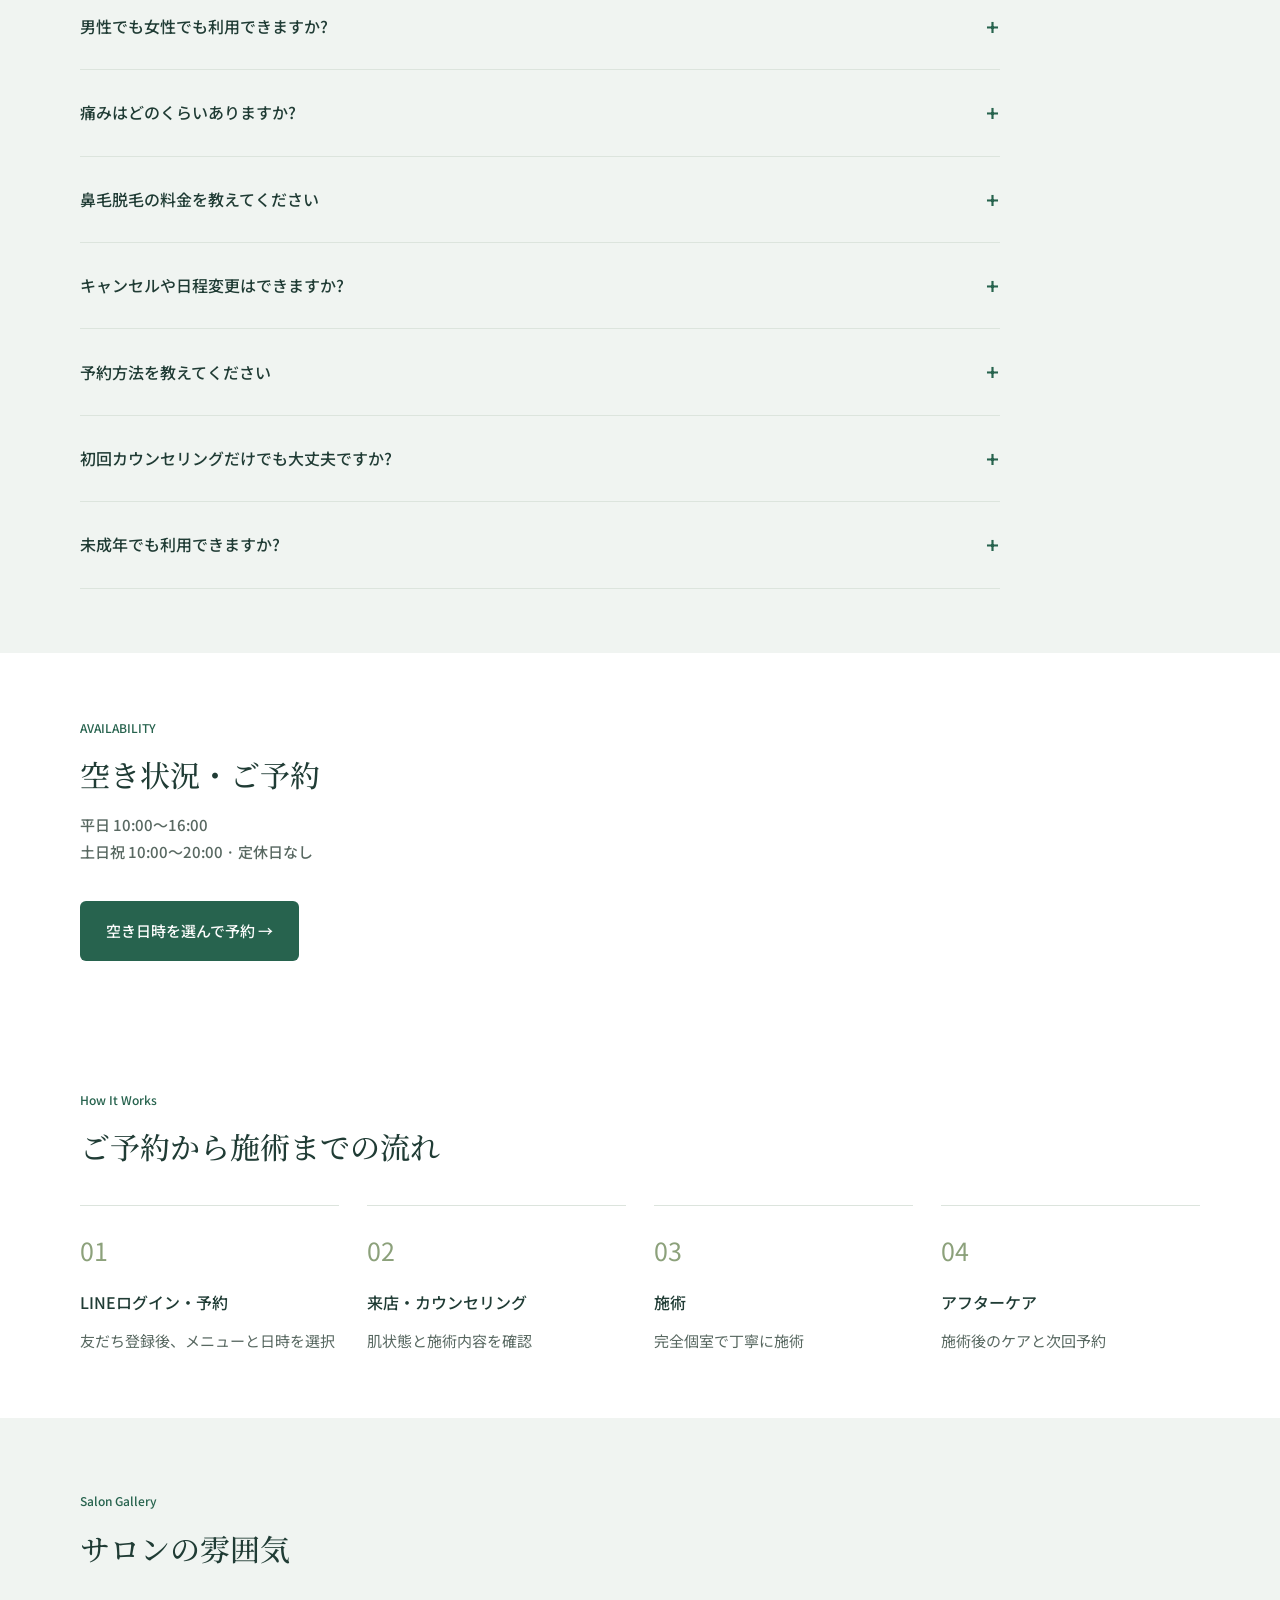
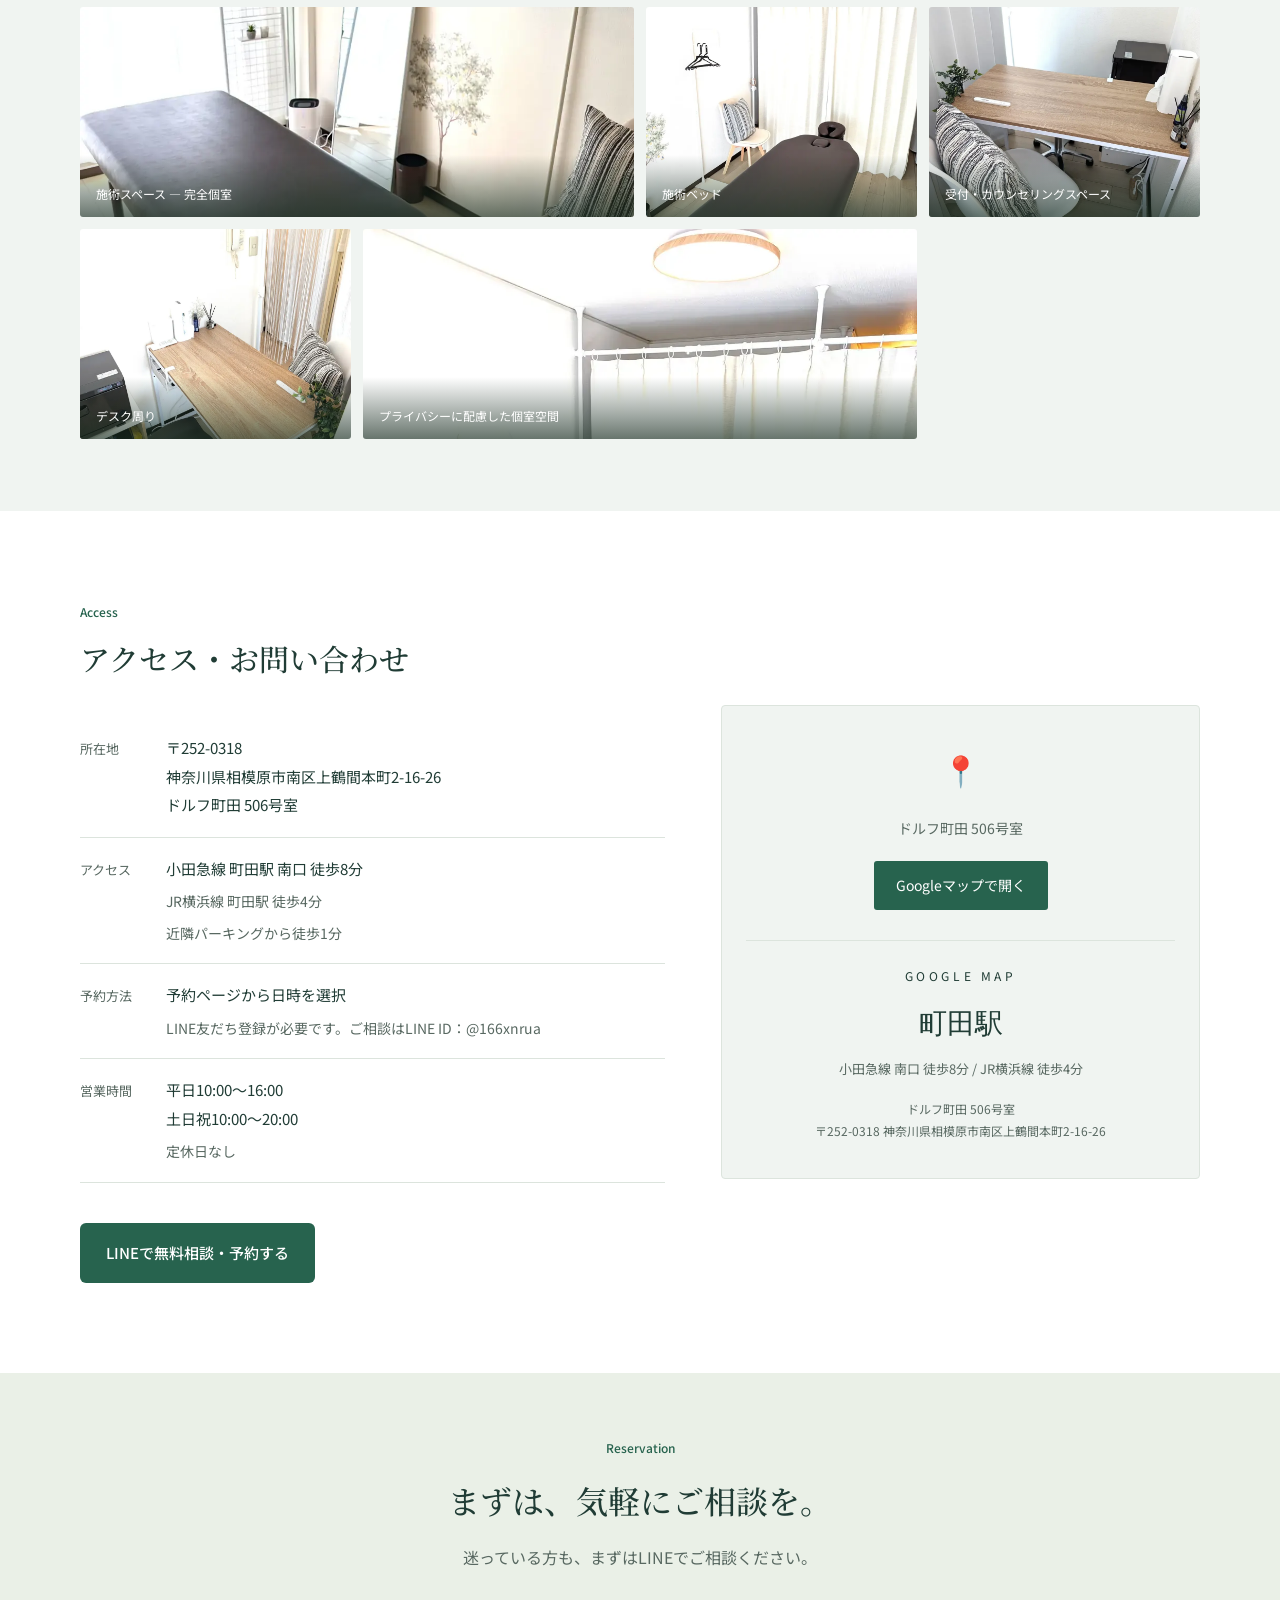
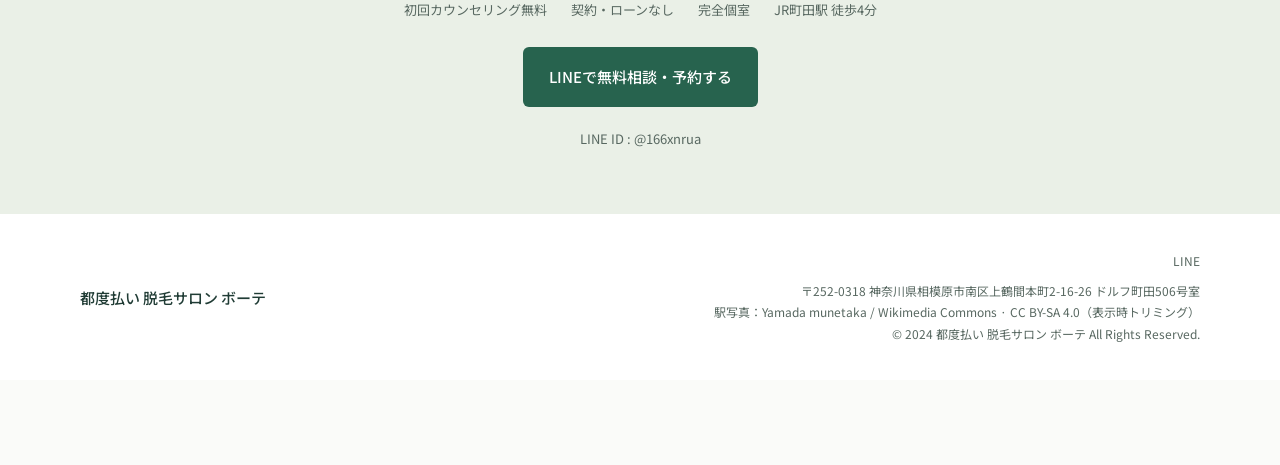
==== commit dade6c68: "Add files via upload" ====
--- a/index.html
+++ b/index.html
@@ -1,145 +1,1631 @@
-<!DOCTYPE html>
-<html lang="ja">
-<head>
-<meta charset="UTF-8">
-<meta name="viewport" content="width=device-width,initial-scale=1">
-<title>町田の都度払い脱毛サロン ボーテ｜全身脱毛・ヒゲ脱毛・鼻毛脱毛をLINE予約</title>
-<meta name="description" content="小田急線町田駅南口徒歩8分・JR横浜線町田駅徒歩4分の都度払い脱毛サロン ボーテ。全身脱毛、ヒゲ脱毛、部分脱毛、鼻毛脱毛に対応。契約・回数券・ローンなし、初回全身9,480円、部分脱毛3,480円から。LINEで空き状況・料金相談・無料カウンセリング予約ができます。">
-<meta name="robots" content="index,follow,max-image-preview:large">
-<meta name="theme-color" content="#2e6f68">
-<meta property="og:type" content="website">
-<meta property="og:locale" content="ja_JP">
-<meta property="og:site_name" content="都度払い 脱毛サロン ボーテ">
-<meta property="og:title" content="町田の都度払い脱毛サロン ボーテ｜LINEで無料相談・予約">
-<meta property="og:description" content="小田急線町田駅南口徒歩8分・JR横浜線町田駅徒歩4分の完全個室脱毛サロン。契約なしの都度払いで、全身脱毛・ヒゲ脱毛・鼻毛脱毛まで対応。初回カウンセリング無料。">
-<meta name="twitter:card" content="summary_large_image">
-<link rel="preconnect" href="https://fonts.googleapis.com">
-<link href="https://fonts.googleapis.com/css2?family=Cormorant+Garamond:wght@400;500;600&family=Inter:wght@400;500;600;700&family=Noto+Serif+JP:wght@400;500;600&family=Noto+Sans+JP:wght@300;400;500;700&display=swap" rel="stylesheet">
-<!-- ================================================================
-     計測タグ設定
-     [1] GA4          : G-G05HZEGFR4（設定済み）
-     [2] Google広告    : AW-18185566476（設定済み）
-     [3] Metaピクセル  : 下記 YOUR_META_PIXEL_ID をイベントマネージャの
-                        「ピクセルID」に置き換えてください（未設定）
-     LINE予約リンクのクリック時に、GA4イベント / Google広告CV /
-     Metaの「Lead」イベントが同時に送信されます。
-================================================================= -->
-<!-- Google tag (gtag.js) : GA4 + Google Ads -->
-<script async src="https://www.googletagmanager.com/gtag/js?id=G-G05HZEGFR4"></script>
-<script>
-  window.dataLayer = window.dataLayer || [];
-  function gtag(){dataLayer.push(arguments);}
-  gtag('js', new Date());
-  gtag('config', 'G-G05HZEGFR4');
-  gtag('config', 'AW-18185566476');
-</script>
+<!DOCTYPE html><html lang="ja"><head><meta charset="utf-8"><meta name="viewport" content="width=device-width, initial-scale=1"><title>町田の都度払い脱毛サロン ボーテ</title><meta name="description" content="町田の完全個室・都度払い脱毛サロン ボーテ。料金・施術内容・アクセスをご案内します。"><meta property="og:title" content="町田の都度払い脱毛サロン ボーテ"><meta property="og:description" content="完全個室・都度払いの脱毛サロン。LINE登録後に空き日時を選んで予約できます。"><meta property="og:type" content="website"><meta name="twitter:card" content="summary_large_image"><link rel="stylesheet" href="https://fonts.googleapis.com/css2?family=Cormorant+Garamond:wght@400;500;600&amp;family=Inter:wght@400;500;600;700&amp;family=Noto+Serif+JP:wght@400;500;600&amp;family=Noto+Sans+JP:wght@300;400;500;700&amp;display=swap" data-precedence="default"><style>@layer properties {
+  @supports (((-webkit-hyphens: none)) and (not (margin-trim: inline))) or ((-moz-orient: inline) and (not (color: rgb(from red r g b)))) {
+  *, ::before, ::after, ::backdrop { --tw-translate-x: 0; --tw-translate-y: 0; --tw-translate-z: 0; --tw-rotate-x: initial; --tw-rotate-y: initial; --tw-rotate-z: initial; --tw-skew-x: initial; --tw-skew-y: initial; --tw-space-y-reverse: 0; --tw-space-x-reverse: 0; --tw-divide-y-reverse: 0; --tw-border-style: solid; --tw-leading: initial; --tw-font-weight: initial; --tw-tracking: initial; --tw-ordinal: initial; --tw-slashed-zero: initial; --tw-numeric-figure: initial; --tw-numeric-spacing: initial; --tw-numeric-fraction: initial; --tw-shadow: 0 0 #0000; --tw-shadow-color: initial; --tw-shadow-alpha: 100%; --tw-inset-shadow: 0 0 #0000; --tw-inset-shadow-color: initial; --tw-inset-shadow-alpha: 100%; --tw-ring-color: initial; --tw-ring-shadow: 0 0 #0000; --tw-inset-ring-color: initial; --tw-inset-ring-shadow: 0 0 #0000; --tw-ring-inset: initial; --tw-ring-offset-width: 0px; --tw-ring-offset-color: #fff; --tw-ring-offset-shadow: 0 0 #0000; --tw-outline-style: solid; --tw-blur: initial; --tw-brightness: initial; --tw-contrast: initial; --tw-grayscale: initial; --tw-hue-rotate: initial; --tw-invert: initial; --tw-opacity: initial; --tw-saturate: initial; --tw-sepia: initial; --tw-drop-shadow: initial; --tw-drop-shadow-color: initial; --tw-drop-shadow-alpha: 100%; --tw-drop-shadow-size: initial; --tw-duration: initial; --tw-ease: initial; --tw-content: ""; --tw-animation-delay: 0s; --tw-animation-direction: normal; --tw-animation-duration: initial; --tw-animation-fill-mode: none; --tw-animation-iteration-count: 1; --tw-enter-blur: 0; --tw-enter-opacity: 1; --tw-enter-rotate: 0; --tw-enter-scale: 1; --tw-enter-translate-x: 0; --tw-enter-translate-y: 0; --tw-exit-blur: 0; --tw-exit-opacity: 1; --tw-exit-rotate: 0; --tw-exit-scale: 1; --tw-exit-translate-x: 0; --tw-exit-translate-y: 0; }
+}
+}
+@layer theme {
+  :root, :host { --font-mono: ui-monospace, SFMono-Regular, Menlo, Monaco, Consolas, "Liberation Mono",
+      "Courier New", monospace; --color-black: #000; --spacing: .25rem; --container-sm: 24rem; --container-md: 28rem; --container-lg: 32rem; --container-xl: 36rem; --container-2xl: 42rem; --container-6xl: 72rem; --text-xs: .75rem; --text-xs--line-height: calc(1 / .75); --text-sm: .875rem; --text-sm--line-height: calc(1.25 / .875); --text-base: 1rem; --text-base--line-height: calc(1.5 / 1); --text-lg: 1.125rem; --text-lg--line-height: calc(1.75 / 1.125); --text-xl: 1.25rem; --text-xl--line-height: calc(1.75 / 1.25); --text-2xl: 1.5rem; --text-2xl--line-height: calc(2 / 1.5); --text-3xl: 1.875rem; --text-3xl--line-height: calc(2.25 / 1.875); --text-7xl: 4.5rem; --text-7xl--line-height: 1; --font-weight-normal: 400; --font-weight-medium: 500; --font-weight-semibold: 600; --font-weight-bold: 700; --tracking-tight: -.025em; --tracking-widest: .1em; --leading-tight: 1.25; --leading-relaxed: 1.625; --ease-in-out: cubic-bezier(.4, 0, .2, 1); --animate-pulse: pulse 2s cubic-bezier(.4, 0, .6, 1) infinite; --aspect-video: 16 / 9; --default-transition-duration: .15s; --default-transition-timing-function: cubic-bezier(.4, 0, .2, 1); --default-font-family: var(--font-sans-jp); --default-mono-font-family: var(--font-mono); --color-background: var(--background); --color-foreground: var(--foreground); --color-border: var(--border); }
+}
+@layer base {
+  *, ::after, ::before, ::backdrop { box-sizing: border-box; border: 0px solid; margin: 0px; padding: 0px; }
+  ::file-selector-button { box-sizing: border-box; border: 0px solid; margin: 0px; padding: 0px; }
+  html, :host { text-size-adjust: 100%; tab-size: 4; line-height: 1.5; font-family: var(--default-font-family, -apple-system, BlinkMacSystemFont, "Segoe UI", Roboto, "Helvetica Neue", "Noto Sans", Arial, sans-serif, "Apple Color Emoji", "Segoe UI Emoji", "Segoe UI Symbol", "Noto Color Emoji"); font-feature-settings: var(--default-font-feature-settings, normal); font-variation-settings: var(--default-font-variation-settings, normal); -webkit-tap-highlight-color: transparent; }
+  hr { height: 0px; color: inherit; border-top-width: 1px; }
+  abbr:where([title]) { text-decoration: underline dotted; }
+  h1, h2, h3, h4, h5, h6 { font-size: inherit; font-weight: inherit; }
+  a { color: inherit; text-decoration: inherit; }
+  b, strong { font-weight: bolder; }
+  code, kbd, samp, pre { font-family: var(--default-mono-font-family, ui-monospace, SFMono-Regular, Menlo, Monaco, Consolas, "Liberation Mono", "Courier New", monospace); font-feature-settings: var(--default-mono-font-feature-settings, normal); font-variation-settings: var(--default-mono-font-variation-settings, normal); font-size: 1em; }
+  small { font-size: 80%; }
+  sub, sup { vertical-align: baseline; font-size: 75%; line-height: 0; position: relative; }
+  sub { bottom: -0.25em; }
+  sup { top: -0.5em; }
+  table { text-indent: 0px; border-color: inherit; border-collapse: collapse; }
+  progress { vertical-align: baseline; }
+  summary { display: list-item; }
+  ol, ul, menu { list-style: none; }
+  img, svg, video, canvas, audio, iframe, embed, object { vertical-align: middle; display: block; }
+  img, video { max-width: 100%; height: auto; }
+  button, input, select, optgroup, textarea { font: inherit; letter-spacing: inherit; color: inherit; opacity: 1; background-color: rgba(0, 0, 0, 0); border-radius: 0px; }
+  ::file-selector-button { font: inherit; letter-spacing: inherit; color: inherit; opacity: 1; background-color: rgba(0, 0, 0, 0); border-radius: 0px; }
+  :where(select:is([multiple], [size])) optgroup { font-weight: bolder; }
+  :where(select:is([multiple], [size])) optgroup option { padding-inline-start: 20px; }
+  ::file-selector-button { margin-inline-end: 4px; }
+  ::placeholder { opacity: 1; }
+  @supports (not ((-webkit-appearance: -apple-pay-button))) or (contain-intrinsic-size: 1px) {
+  ::placeholder { color: currentcolor; }
+  @supports (color: color-mix(in lab, red, red)) {
+  ::placeholder { color: color-mix(in oklab, currentcolor, transparent); }
+}
+}
+  textarea { resize: vertical; }
+  ::-webkit-search-decoration { appearance: none; }
+  ::-webkit-date-and-time-value { min-height: 1lh; text-align: inherit; }
+  ::-webkit-datetime-edit { display: inline-flex; }
+  ::-webkit-datetime-edit-fields-wrapper { padding: 0px; }
+  ::-webkit-datetime-edit { padding-block: 0px; }
+  ::-webkit-datetime-edit-year-field { padding-block: 0px; }
+  ::-webkit-datetime-edit-month-field { padding-block: 0px; }
+  ::-webkit-datetime-edit-day-field { padding-block: 0px; }
+  ::-webkit-datetime-edit-hour-field { padding-block: 0px; }
+  ::-webkit-datetime-edit-minute-field { padding-block: 0px; }
+  ::-webkit-datetime-edit-second-field { padding-block: 0px; }
+  ::-webkit-datetime-edit-millisecond-field { padding-block: 0px; }
+  ::-webkit-datetime-edit-meridiem-field { padding-block: 0px; }
+  ::-webkit-calendar-picker-indicator { line-height: 1; }
+  button, input:where([type="button"], [type="reset"], [type="submit"]) { appearance: button; }
+  ::file-selector-button { appearance: button; }
+  ::-webkit-inner-spin-button { height: auto; }
+  ::-webkit-outer-spin-button { height: auto; }
+  [hidden]:where(:not([hidden="until-found"])) { display: none !important; }
+  * { border-color: var(--color-border); }
+  body { background-color: var(--color-background); color: var(--color-foreground); font-family: var(--font-sans-jp); -webkit-font-smoothing: antialiased; line-height: 1.75; }
+}
+@layer components;
+@layer utilities {
+  .pointer-events-none { pointer-events: none; }
+  .invisible { visibility: hidden; }
+  .sr-only { clip-path: inset(50%); white-space: nowrap; border-width: 0px; width: 1px; height: 1px; margin: -1px; padding: 0px; position: absolute; overflow: hidden; }
+  .absolute { position: absolute; }
+  .fixed { position: fixed; }
+  .relative { position: relative; }
+  .inset-0 { inset: 0px; }
+  .inset-x-0 { inset-inline: 0px; }
+  .inset-y-0 { inset-block: 0px; }
+  .-top-12 { top: calc(var(--spacing) * -12); }
+  .top-0 { top: 0px; }
+  .top-1\.5 { top: calc(var(--spacing) * 1.5); }
+  .top-1\/2 { top: 50%; }
+  .top-3\.5 { top: calc(var(--spacing) * 3.5); }
+  .top-4 { top: calc(var(--spacing) * 4); }
+  .top-\[1px\] { top: 1px; }
+  .top-\[50\%\] { top: 50%; }
+  .top-\[60\%\] { top: 60%; }
+  .top-full { top: 100%; }
+  .-right-12 { right: calc(var(--spacing) * -12); }
+  .right-0 { right: 0px; }
+  .right-1 { right: var(--spacing); }
+  .right-2 { right: calc(var(--spacing) * 2); }
+  .right-3 { right: calc(var(--spacing) * 3); }
+  .right-4 { right: calc(var(--spacing) * 4); }
+  .-bottom-12 { bottom: calc(var(--spacing) * -12); }
+  .bottom-0 { bottom: 0px; }
+  .-left-12 { left: calc(var(--spacing) * -12); }
+  .left-0 { left: 0px; }
+  .left-1\/2 { left: 50%; }
+  .left-2 { left: calc(var(--spacing) * 2); }
+  .left-\[50\%\] { left: 50%; }
+  .z-10 { z-index: 10; }
+  .z-20 { z-index: 20; }
+  .z-50 { z-index: 50; }
+  .z-\[1\] { z-index: 1; }
+  .col-span-2 { grid-column: span 2 / span 2; }
+  .-mx-1 { margin-inline: calc(var(--spacing) * -1); }
+  .mx-2 { margin-inline: calc(var(--spacing) * 2); }
+  .mx-3\.5 { margin-inline: calc(var(--spacing) * 3.5); }
+  .mx-auto { margin-inline: auto; }
+  .my-0\.5 { margin-block: calc(var(--spacing) * .5); }
+  .my-1 { margin-block: var(--spacing); }
+  .-mt-4 { margin-top: calc(var(--spacing) * -4); }
+  .mt-1 { margin-top: var(--spacing); }
+  .mt-1\.5 { margin-top: calc(var(--spacing) * 1.5); }
+  .mt-2 { margin-top: calc(var(--spacing) * 2); }
+  .mt-3 { margin-top: calc(var(--spacing) * 3); }
+  .mt-4 { margin-top: calc(var(--spacing) * 4); }
+  .mt-5 { margin-top: calc(var(--spacing) * 5); }
+  .mt-6 { margin-top: calc(var(--spacing) * 6); }
+  .mt-7 { margin-top: calc(var(--spacing) * 7); }
+  .mt-8 { margin-top: calc(var(--spacing) * 8); }
+  .mt-24 { margin-top: calc(var(--spacing) * 24); }
+  .mt-auto { margin-top: auto; }
+  .mr-2 { margin-right: calc(var(--spacing) * 2); }
+  .mb-1 { margin-bottom: var(--spacing); }
+  .mb-2 { margin-bottom: calc(var(--spacing) * 2); }
+  .mb-3 { margin-bottom: calc(var(--spacing) * 3); }
+  .mb-4 { margin-bottom: calc(var(--spacing) * 4); }
+  .mb-5 { margin-bottom: calc(var(--spacing) * 5); }
+  .mb-6 { margin-bottom: calc(var(--spacing) * 6); }
+  .mb-7 { margin-bottom: calc(var(--spacing) * 7); }
+  .-ml-4 { margin-left: calc(var(--spacing) * -4); }
+  .ml-1 { margin-left: var(--spacing); }
+  .ml-2 { margin-left: calc(var(--spacing) * 2); }
+  .ml-auto { margin-left: auto; }
+  .block { display: block; }
+  .flex { display: flex; }
+  .grid { display: grid; }
+  .hidden { display: none; }
+  .inline-block { display: inline-block; }
+  .inline-flex { display: inline-flex; }
+  .table { display: table; }
+  .aspect-square { aspect-ratio: 1 / 1; }
+  .aspect-video { aspect-ratio: var(--aspect-video); }
+  .size-\(--cell-size\) { width: var(--cell-size); height: var(--cell-size); }
+  .size-4 { width: calc(var(--spacing) * 4); height: calc(var(--spacing) * 4); }
+  .h-\(--cell-size\) { height: var(--cell-size); }
+  .h-1\.5 { height: calc(var(--spacing) * 1.5); }
+  .h-2 { height: calc(var(--spacing) * 2); }
+  .h-2\.5 { height: calc(var(--spacing) * 2.5); }
+  .h-3 { height: calc(var(--spacing) * 3); }
+  .h-3\.5 { height: calc(var(--spacing) * 3.5); }
+  .h-4 { height: calc(var(--spacing) * 4); }
+  .h-5 { height: calc(var(--spacing) * 5); }
+  .h-6 { height: calc(var(--spacing) * 6); }
+  .h-7 { height: calc(var(--spacing) * 7); }
+  .h-8 { height: calc(var(--spacing) * 8); }
+  .h-9 { height: calc(var(--spacing) * 9); }
+  .h-10 { height: calc(var(--spacing) * 10); }
+  .h-11 { height: calc(var(--spacing) * 11); }
+  .h-12 { height: calc(var(--spacing) * 12); }
+  .h-14 { height: calc(var(--spacing) * 14); }
+  .h-\[1px\] { height: 1px; }
+  .h-\[var\(--radix-navigation-menu-viewport-height\)\] { height: var(--radix-navigation-menu-viewport-height); }
+  .h-\[var\(--radix-select-trigger-height\)\] { height: var(--radix-select-trigger-height); }
+  .h-auto { height: auto; }
+  .h-full { height: 100%; }
+  .h-px { height: 1px; }
+  .h-svh { height: 100svh; }
+  .max-h-\(--radix-context-menu-content-available-height\) { max-height: var(--radix-context-menu-content-available-height); }
+  .max-h-\(--radix-select-content-available-height\) { max-height: var(--radix-select-content-available-height); }
+  .max-h-\[85dvh\] { max-height: 85dvh; }
+  .max-h-\[90vh\] { max-height: 90vh; }
+  .max-h-\[300px\] { max-height: 300px; }
+  .max-h-\[var\(--radix-dropdown-menu-content-available-height\)\] { max-height: var(--radix-dropdown-menu-content-available-height); }
+  .min-h-0 { min-height: 0px; }
+  .min-h-11 { min-height: calc(var(--spacing) * 11); }
+  .min-h-12 { min-height: calc(var(--spacing) * 12); }
+  .min-h-14 { min-height: calc(var(--spacing) * 14); }
+  .min-h-16 { min-height: calc(var(--spacing) * 16); }
+  .min-h-\[60px\] { min-height: 60px; }
+  .min-h-screen { min-height: 100vh; }
+  .min-h-svh { min-height: 100svh; }
+  .w-\(--cell-size\) { width: var(--cell-size); }
+  .w-\(--sidebar-width\) { width: var(--sidebar-width); }
+  .w-0 { width: 0px; }
+  .w-1 { width: var(--spacing); }
+  .w-2 { width: calc(var(--spacing) * 2); }
+  .w-2\.5 { width: calc(var(--spacing) * 2.5); }
+  .w-3 { width: calc(var(--spacing) * 3); }
+  .w-3\.5 { width: calc(var(--spacing) * 3.5); }
+  .w-3\/4 { width: 75%; }
+  .w-4 { width: calc(var(--spacing) * 4); }
+  .w-5 { width: calc(var(--spacing) * 5); }
+  .w-6 { width: calc(var(--spacing) * 6); }
+  .w-7 { width: calc(var(--spacing) * 7); }
+  .w-8 { width: calc(var(--spacing) * 8); }
+  .w-9 { width: calc(var(--spacing) * 9); }
+  .w-10 { width: calc(var(--spacing) * 10); }
+  .w-11 { width: calc(var(--spacing) * 11); }
+  .w-64 { width: calc(var(--spacing) * 64); }
+  .w-72 { width: calc(var(--spacing) * 72); }
+  .w-\[1px\] { width: 1px; }
+  .w-\[100px\] { width: 100px; }
+  .w-auto { width: auto; }
+  .w-fit { width: fit-content; }
+  .w-full { width: 100%; }
+  .w-max { width: max-content; }
+  .w-px { width: 1px; }
+  .max-w-\(--skeleton-width\) { max-width: var(--skeleton-width); }
+  .max-w-2xl { max-width: var(--container-2xl); }
+  .max-w-6xl { max-width: var(--container-6xl); }
+  .max-w-lg { max-width: var(--container-lg); }
+  .max-w-max { max-width: max-content; }
+  .max-w-md { max-width: var(--container-md); }
+  .max-w-sm { max-width: var(--container-sm); }
+  .max-w-xl { max-width: var(--container-xl); }
+  .min-w-\(--cell-size\) { min-width: var(--cell-size); }
+  .min-w-0 { min-width: 0px; }
+  .min-w-5 { min-width: calc(var(--spacing) * 5); }
+  .min-w-8 { min-width: calc(var(--spacing) * 8); }
+  .min-w-9 { min-width: calc(var(--spacing) * 9); }
+  .min-w-10 { min-width: calc(var(--spacing) * 10); }
+  .min-w-14 { min-width: calc(var(--spacing) * 14); }
+  .min-w-\[8rem\] { min-width: 8rem; }
+  .min-w-\[12rem\] { min-width: 12rem; }
+  .min-w-\[640px\] { min-width: 640px; }
+  .min-w-\[var\(--radix-select-trigger-width\)\] { min-width: var(--radix-select-trigger-width); }
+  .flex-1 { flex: 1 1 0%; }
+  .shrink-0 { flex-shrink: 0; }
+  .grow { flex-grow: 1; }
+  .grow-0 { flex-grow: 0; }
+  .basis-full { flex-basis: 100%; }
+  .caption-bottom { caption-side: bottom; }
+  .border-collapse { border-collapse: collapse; }
+  .origin-\(--radix-context-menu-content-transform-origin\) { transform-origin: var(--radix-context-menu-content-transform-origin); }
+  .origin-\(--radix-dropdown-menu-content-transform-origin\) { transform-origin: var(--radix-dropdown-menu-content-transform-origin); }
+  .origin-\(--radix-hover-card-content-transform-origin\) { transform-origin: var(--radix-hover-card-content-transform-origin); }
+  .origin-\(--radix-menubar-content-transform-origin\) { transform-origin: var(--radix-menubar-content-transform-origin); }
+  .origin-\(--radix-popover-content-transform-origin\) { transform-origin: var(--radix-popover-content-transform-origin); }
+  .origin-\(--radix-select-content-transform-origin\) { transform-origin: var(--radix-select-content-transform-origin); }
+  .origin-\(--radix-tooltip-content-transform-origin\) { transform-origin: var(--radix-tooltip-content-transform-origin); }
+  .-translate-x-1\/2 { --tw-translate-x: calc(calc(1 / 2 * 100%) * -1); translate: var(--tw-translate-x) var(--tw-translate-y); }
+  .-translate-x-px { --tw-translate-x: -1px; translate: var(--tw-translate-x) var(--tw-translate-y); }
+  .translate-x-\[-50\%\] { --tw-translate-x: -50%; translate: var(--tw-translate-x) var(--tw-translate-y); }
+  .translate-x-px { --tw-translate-x: 1px; translate: var(--tw-translate-x) var(--tw-translate-y); }
+  .-translate-y-1\/2 { --tw-translate-y: calc(calc(1 / 2 * 100%) * -1); translate: var(--tw-translate-x) var(--tw-translate-y); }
+  .translate-y-\[-50\%\] { --tw-translate-y: -50%; translate: var(--tw-translate-x) var(--tw-translate-y); }
+  .rotate-45 { rotate: 45deg; }
+  .rotate-90 { rotate: 90deg; }
+  .transform { transform: var(--tw-rotate-x, ) var(--tw-rotate-y, ) var(--tw-rotate-z, ) var(--tw-skew-x, ) var(--tw-skew-y, ); }
+  .animate-caret-blink { animation: 1.25s ease-out 0s infinite normal none running caret-blink; }
+  .animate-in { animation: enter var(--tw-animation-duration, var(--tw-duration, .15s))var(--tw-ease, ease)var(--tw-animation-delay, 0s)var(--tw-animation-iteration-count, 1)var(--tw-animation-direction, normal)var(--tw-animation-fill-mode, none); }
+  .animate-pulse { animation: var(--animate-pulse); }
+  .cursor-default { cursor: default; }
+  .cursor-pointer { cursor: pointer; }
+  .touch-none { touch-action: none; }
+  .scroll-mt-6 { scroll-margin-top: calc(var(--spacing) * 6); }
+  .list-none { list-style-type: none; }
+  .grid-cols-2 { grid-template-columns: repeat(2, minmax(0px, 1fr)); }
+  .grid-cols-3 { grid-template-columns: repeat(3, minmax(0px, 1fr)); }
+  .grid-cols-4 { grid-template-columns: repeat(4, minmax(0px, 1fr)); }
+  .grid-cols-5 { grid-template-columns: repeat(5, minmax(0px, 1fr)); }
+  .grid-cols-7 { grid-template-columns: repeat(7, minmax(0px, 1fr)); }
+  .grid-cols-\[5rem_1fr\] { grid-template-columns: 5rem 1fr; }
+  .grid-cols-\[minmax\(0\,1fr\)_auto\] { grid-template-columns: minmax(0px, 1fr) auto; }
+  .flex-col { flex-direction: column; }
+  .flex-col-reverse { flex-direction: column-reverse; }
+  .flex-row { flex-direction: row; }
+  .flex-wrap { flex-wrap: wrap; }
+  .place-content-center { place-content: center; }
+  .items-center { align-items: center; }
+  .items-end { align-items: flex-end; }
+  .items-start { align-items: flex-start; }
+  .items-stretch { align-items: stretch; }
+  .justify-between { justify-content: space-between; }
+  .justify-center { justify-content: center; }
+  .justify-start { justify-content: flex-start; }
+  .gap-1 { gap: var(--spacing); }
+  .gap-1\.5 { gap: calc(var(--spacing) * 1.5); }
+  .gap-2 { gap: calc(var(--spacing) * 2); }
+  .gap-3 { gap: calc(var(--spacing) * 3); }
+  .gap-4 { gap: calc(var(--spacing) * 4); }
+  :where(.space-y-1 > :not(:last-child)) { --tw-space-y-reverse: 0; margin-block-start: calc(var(--spacing) * var(--tw-space-y-reverse)); margin-block-end: calc(var(--spacing) * calc(1 - var(--tw-space-y-reverse))); }
+  :where(.space-y-1\.5 > :not(:last-child)) { --tw-space-y-reverse: 0; margin-block-start: calc(calc(var(--spacing) * 1.5) * var(--tw-space-y-reverse)); margin-block-end: calc(calc(var(--spacing) * 1.5) * calc(1 - var(--tw-space-y-reverse))); }
+  :where(.space-y-2 > :not(:last-child)) { --tw-space-y-reverse: 0; margin-block-start: calc(calc(var(--spacing) * 2) * var(--tw-space-y-reverse)); margin-block-end: calc(calc(var(--spacing) * 2) * calc(1 - var(--tw-space-y-reverse))); }
+  :where(.space-y-4 > :not(:last-child)) { --tw-space-y-reverse: 0; margin-block-start: calc(calc(var(--spacing) * 4) * var(--tw-space-y-reverse)); margin-block-end: calc(calc(var(--spacing) * 4) * calc(1 - var(--tw-space-y-reverse))); }
+  :where(.space-y-5 > :not(:last-child)) { --tw-space-y-reverse: 0; margin-block-start: calc(calc(var(--spacing) * 5) * var(--tw-space-y-reverse)); margin-block-end: calc(calc(var(--spacing) * 5) * calc(1 - var(--tw-space-y-reverse))); }
+  :where(.space-y-6 > :not(:last-child)) { --tw-space-y-reverse: 0; margin-block-start: calc(calc(var(--spacing) * 6) * var(--tw-space-y-reverse)); margin-block-end: calc(calc(var(--spacing) * 6) * calc(1 - var(--tw-space-y-reverse))); }
+  :where(.space-y-8 > :not(:last-child)) { --tw-space-y-reverse: 0; margin-block-start: calc(calc(var(--spacing) * 8) * var(--tw-space-y-reverse)); margin-block-end: calc(calc(var(--spacing) * 8) * calc(1 - var(--tw-space-y-reverse))); }
+  .gap-x-3 { column-gap: calc(var(--spacing) * 3); }
+  :where(.space-x-1 > :not(:last-child)) { --tw-space-x-reverse: 0; margin-inline-start: calc(var(--spacing) * var(--tw-space-x-reverse)); margin-inline-end: calc(var(--spacing) * calc(1 - var(--tw-space-x-reverse))); }
+  .gap-y-1 { row-gap: var(--spacing); }
+  .gap-y-3 { row-gap: calc(var(--spacing) * 3); }
+  :where(.divide-y > :not(:last-child)) { --tw-divide-y-reverse: 0; border-bottom-style: var(--tw-border-style); border-top-style: var(--tw-border-style); border-top-width: calc(1px * var(--tw-divide-y-reverse)); border-bottom-width: calc(1px * calc(1 - var(--tw-divide-y-reverse))); }
+  :where(.divide-border > :not(:last-child)) { border-color: var(--border); }
+  .truncate { text-overflow: ellipsis; white-space: nowrap; overflow: hidden; }
+  .overflow-auto { overflow: auto; }
+  .overflow-hidden { overflow: hidden; }
+  .overflow-x-auto { overflow-x: auto; }
+  .overflow-x-hidden { overflow-x: hidden; }
+  .overflow-y-auto { overflow-y: auto; }
+  .rounded { border-radius: 0.25rem; }
+  .rounded-\[2px\] { border-radius: 2px; }
+  .rounded-\[inherit\] { border-radius: inherit; }
+  .rounded-full { border-radius: 3.40282e+38px; }
+  .rounded-lg { border-radius: var(--radius); }
+  .rounded-md { border-radius: calc(var(--radius) - 2px); }
+  .rounded-none { border-radius: 0px; }
+  .rounded-sm { border-radius: calc(var(--radius) - 4px); }
+  .rounded-xl { border-radius: calc(var(--radius) + 4px); }
+  .rounded-t-\[10px\] { border-top-left-radius: 10px; border-top-right-radius: 10px; }
+  .rounded-l-md { border-top-left-radius: calc(var(--radius) - 2px); border-bottom-left-radius: calc(var(--radius) - 2px); }
+  .rounded-tl-sm { border-top-left-radius: calc(var(--radius) - 4px); }
+  .rounded-r-md { border-top-right-radius: calc(var(--radius) - 2px); border-bottom-right-radius: calc(var(--radius) - 2px); }
+  .border { border-style: var(--tw-border-style); border-width: 1px; }
+  .border-2 { border-style: var(--tw-border-style); border-width: 2px; }
+  .border-\[1\.5px\] { border-style: var(--tw-border-style); border-width: 1.5px; }
+  .border-y { border-block-style: var(--tw-border-style); border-block-width: 1px; }
+  .border-t { border-top-style: var(--tw-border-style); border-top-width: 1px; }
+  .border-r { border-right-style: var(--tw-border-style); border-right-width: 1px; }
+  .border-b { border-bottom-style: var(--tw-border-style); border-bottom-width: 1px; }
+  .border-l { border-left-style: var(--tw-border-style); border-left-width: 1px; }
+  .border-l-\[3px\] { border-left-style: var(--tw-border-style); border-left-width: 3px; }
+  .border-dashed { --tw-border-style: dashed; border-style: dashed; }
+  .border-\(--color-border\) { border-color: var(--color-border); }
+  .border-border { border-color: var(--border); }
+  .border-border\/50 { border-color: var(--border); }
+  @supports (color: color-mix(in lab, red, red)) {
+  .border-border\/50 { border-color: color-mix(in oklab, var(--border) 50%, transparent); }
+}
+  .border-border\/60 { border-color: var(--border); }
+  @supports (color: color-mix(in lab, red, red)) {
+  .border-border\/60 { border-color: color-mix(in oklab, var(--border) 60%, transparent); }
+}
+  .border-destructive\/50 { border-color: var(--destructive); }
+  @supports (color: color-mix(in lab, red, red)) {
+  .border-destructive\/50 { border-color: color-mix(in oklab, var(--destructive) 50%, transparent); }
+}
+  .border-input { border-color: var(--input); }
+  .border-practitioner-1 { border-color: var(--practitioner-1); }
+  .border-practitioner-2 { border-color: var(--practitioner-2); }
+  .border-primary { border-color: var(--primary); }
+  .border-primary\/50 { border-color: var(--primary); }
+  @supports (color: color-mix(in lab, red, red)) {
+  .border-primary\/50 { border-color: color-mix(in oklab, var(--primary) 50%, transparent); }
+}
+  .border-sidebar-border { border-color: var(--sidebar-border); }
+  .border-transparent { border-color: rgba(0, 0, 0, 0); }
+  .border-t-transparent { border-top-color: rgba(0, 0, 0, 0); }
+  .border-l-transparent { border-left-color: rgba(0, 0, 0, 0); }
+  .bg-\(--color-bg\) { background-color: var(--color-bg); }
+  .bg-accent { background-color: var(--accent); }
+  .bg-background { background-color: var(--background); }
+  .bg-black\/80 { background-color: rgba(0, 0, 0, 0.8); }
+  @supports (color: color-mix(in lab, red, red)) {
+  .bg-black\/80 { background-color: color-mix(in oklab, var(--color-black) 80%, transparent); }
+}
+  .bg-border { background-color: var(--border); }
+  .bg-card { background-color: var(--card); }
+  .bg-destructive { background-color: var(--destructive); }
+  .bg-foreground { background-color: var(--foreground); }
+  .bg-muted { background-color: var(--muted); }
+  .bg-muted\/50 { background-color: var(--muted); }
+  @supports (color: color-mix(in lab, red, red)) {
+  .bg-muted\/50 { background-color: color-mix(in oklab, var(--muted) 50%, transparent); }
+}
+  .bg-popover { background-color: var(--popover); }
+  .bg-practitioner-1-soft { background-color: var(--practitioner-1-soft); }
+  .bg-practitioner-2-soft { background-color: var(--practitioner-2-soft); }
+  .bg-primary { background-color: var(--primary); }
+  .bg-primary\/10 { background-color: var(--primary); }
+  @supports (color: color-mix(in lab, red, red)) {
+  .bg-primary\/10 { background-color: color-mix(in oklab, var(--primary) 10%, transparent); }
+}
+  .bg-primary\/20 { background-color: var(--primary); }
+  @supports (color: color-mix(in lab, red, red)) {
+  .bg-primary\/20 { background-color: color-mix(in oklab, var(--primary) 20%, transparent); }
+}
+  .bg-secondary { background-color: var(--secondary); }
+  .bg-sidebar { background-color: var(--sidebar); }
+  .bg-sidebar-border { background-color: var(--sidebar-border); }
+  .bg-transparent { background-color: rgba(0, 0, 0, 0); }
+  .fill-current { fill: currentcolor; }
+  .fill-primary { fill: var(--primary); }
+  .p-0 { padding: 0px; }
+  .p-1 { padding: var(--spacing); }
+  .p-2 { padding: calc(var(--spacing) * 2); }
+  .p-3 { padding: calc(var(--spacing) * 3); }
+  .p-4 { padding: calc(var(--spacing) * 4); }
+  .p-6 { padding: calc(var(--spacing) * 6); }
+  .p-10 { padding: calc(var(--spacing) * 10); }
+  .p-\[1px\] { padding: 1px; }
+  .px-\(--cell-size\) { padding-inline: var(--cell-size); }
+  .px-0 { padding-inline: 0px; }
+  .px-1 { padding-inline: var(--spacing); }
+  .px-1\.5 { padding-inline: calc(var(--spacing) * 1.5); }
+  .px-2 { padding-inline: calc(var(--spacing) * 2); }
+  .px-2\.5 { padding-inline: calc(var(--spacing) * 2.5); }
+  .px-3 { padding-inline: calc(var(--spacing) * 3); }
+  .px-4 { padding-inline: calc(var(--spacing) * 4); }
+  .px-5 { padding-inline: calc(var(--spacing) * 5); }
+  .px-6 { padding-inline: calc(var(--spacing) * 6); }
+  .py-0\.5 { padding-block: calc(var(--spacing) * .5); }
+  .py-1 { padding-block: var(--spacing); }
+  .py-1\.5 { padding-block: calc(var(--spacing) * 1.5); }
+  .py-2 { padding-block: calc(var(--spacing) * 2); }
+  .py-3 { padding-block: calc(var(--spacing) * 3); }
+  .py-4 { padding-block: calc(var(--spacing) * 4); }
+  .py-5 { padding-block: calc(var(--spacing) * 5); }
+  .py-6 { padding-block: calc(var(--spacing) * 6); }
+  .py-8 { padding-block: calc(var(--spacing) * 8); }
+  .py-10 { padding-block: calc(var(--spacing) * 10); }
+  .py-12 { padding-block: calc(var(--spacing) * 12); }
+  .py-16 { padding-block: calc(var(--spacing) * 16); }
+  .pt-0 { padding-top: 0px; }
+  .pt-3 { padding-top: calc(var(--spacing) * 3); }
+  .pt-4 { padding-top: calc(var(--spacing) * 4); }
+  .pt-5 { padding-top: calc(var(--spacing) * 5); }
+  .pt-8 { padding-top: calc(var(--spacing) * 8); }
+  .pr-1 { padding-right: var(--spacing); }
+  .pr-2 { padding-right: calc(var(--spacing) * 2); }
+  .pr-2\.5 { padding-right: calc(var(--spacing) * 2.5); }
+  .pr-8 { padding-right: calc(var(--spacing) * 8); }
+  .pb-2 { padding-bottom: calc(var(--spacing) * 2); }
+  .pb-3 { padding-bottom: calc(var(--spacing) * 3); }
+  .pb-4 { padding-bottom: calc(var(--spacing) * 4); }
+  .pl-2 { padding-left: calc(var(--spacing) * 2); }
+  .pl-2\.5 { padding-left: calc(var(--spacing) * 2.5); }
+  .pl-4 { padding-left: calc(var(--spacing) * 4); }
+  .pl-8 { padding-left: calc(var(--spacing) * 8); }
+  .text-center { text-align: center; }
+  .text-left { text-align: left; }
+  .align-middle { vertical-align: middle; }
+  .font-mono { font-family: var(--font-mono); }
+  .font-sans { font-family: var(--font-sans-jp); }
+  .font-serif { font-family: var(--font-serif-jp); }
+  .text-2xl { font-size: var(--text-2xl); line-height: var(--tw-leading, var(--text-2xl--line-height)); }
+  .text-3xl { font-size: var(--text-3xl); line-height: var(--tw-leading, var(--text-3xl--line-height)); }
+  .text-7xl { font-size: var(--text-7xl); line-height: var(--tw-leading, var(--text-7xl--line-height)); }
+  .text-base { font-size: var(--text-base); line-height: var(--tw-leading, var(--text-base--line-height)); }
+  .text-lg { font-size: var(--text-lg); line-height: var(--tw-leading, var(--text-lg--line-height)); }
+  .text-sm { font-size: var(--text-sm); line-height: var(--tw-leading, var(--text-sm--line-height)); }
+  .text-xl { font-size: var(--text-xl); line-height: var(--tw-leading, var(--text-xl--line-height)); }
+  .text-xs { font-size: var(--text-xs); line-height: var(--tw-leading, var(--text-xs--line-height)); }
+  .text-\[0\.8rem\] { font-size: 0.8rem; }
+  .text-\[10px\] { font-size: 10px; }
+  .leading-7 { --tw-leading: calc(var(--spacing) * 7); line-height: calc(var(--spacing) * 7); }
+  .leading-none { --tw-leading: 1; line-height: 1; }
+  .leading-tight { --tw-leading: var(--leading-tight); line-height: var(--leading-tight); }
+  .font-bold { --tw-font-weight: var(--font-weight-bold); font-weight: var(--font-weight-bold); }
+  .font-medium { --tw-font-weight: var(--font-weight-medium); font-weight: var(--font-weight-medium); }
+  .font-normal { --tw-font-weight: var(--font-weight-normal); font-weight: var(--font-weight-normal); }
+  .font-semibold { --tw-font-weight: var(--font-weight-semibold); font-weight: var(--font-weight-semibold); }
+  .tracking-tight { --tw-tracking: var(--tracking-tight); letter-spacing: var(--tracking-tight); }
+  .tracking-widest { --tw-tracking: var(--tracking-widest); letter-spacing: var(--tracking-widest); }
+  .break-words { overflow-wrap: break-word; }
+  .break-all { word-break: break-all; }
+  .whitespace-normal { white-space: normal; }
+  .whitespace-nowrap { white-space: nowrap; }
+  .whitespace-pre-wrap { white-space: pre-wrap; }
+  .text-accent-foreground { color: var(--accent-foreground); }
+  .text-card-foreground { color: var(--card-foreground); }
+  .text-current { color: currentcolor; }
+  .text-destructive { color: var(--destructive); }
+  .text-destructive-foreground { color: var(--destructive-foreground); }
+  .text-foreground { color: var(--foreground); }
+  .text-muted-foreground { color: var(--muted-foreground); }
+  .text-popover-foreground { color: var(--popover-foreground); }
+  .text-practitioner-1 { color: var(--practitioner-1); }
+  .text-practitioner-2 { color: var(--practitioner-2); }
+  .text-primary { color: var(--primary); }
+  .text-primary-foreground { color: var(--primary-foreground); }
+  .text-secondary-foreground { color: var(--secondary-foreground); }
+  .text-sidebar-foreground { color: var(--sidebar-foreground); }
+  .text-sidebar-foreground\/70 { color: var(--sidebar-foreground); }
+  @supports (color: color-mix(in lab, red, red)) {
+  .text-sidebar-foreground\/70 { color: color-mix(in oklab, var(--sidebar-foreground) 70%, transparent); }
+}
+  .tabular-nums { --tw-numeric-spacing: tabular-nums; font-variant-numeric: var(--tw-ordinal, ) var(--tw-slashed-zero, ) var(--tw-numeric-figure, ) var(--tw-numeric-spacing, ) var(--tw-numeric-fraction, ); }
+  .line-through { text-decoration-line: line-through; }
+  .underline { text-decoration-line: underline; }
+  .underline-offset-4 { text-underline-offset: 4px; }
+  .opacity-0 { opacity: 0; }
+  .opacity-40 { opacity: 0.4; }
+  .opacity-50 { opacity: 0.5; }
+  .opacity-60 { opacity: 0.6; }
+  .opacity-70 { opacity: 0.7; }
+  .shadow { --tw-shadow: 0 1px 3px 0 var(--tw-shadow-color, #0000001a), 0 1px 2px -1px var(--tw-shadow-color, #0000001a); box-shadow: var(--tw-inset-shadow), var(--tw-inset-ring-shadow), var(--tw-ring-offset-shadow), var(--tw-ring-shadow), var(--tw-shadow); }
+  .shadow-\[0_0_0_1px_var\(--sidebar-border\)\] { --tw-shadow: 0 0 0 1px var(--tw-shadow-color, var(--sidebar-border)); box-shadow: var(--tw-inset-shadow), var(--tw-inset-ring-shadow), var(--tw-ring-offset-shadow), var(--tw-ring-shadow), var(--tw-shadow); }
+  .shadow-lg { --tw-shadow: 0 10px 15px -3px var(--tw-shadow-color, #0000001a), 0 4px 6px -4px var(--tw-shadow-color, #0000001a); box-shadow: var(--tw-inset-shadow), var(--tw-inset-ring-shadow), var(--tw-ring-offset-shadow), var(--tw-ring-shadow), var(--tw-shadow); }
+  .shadow-md { --tw-shadow: 0 4px 6px -1px var(--tw-shadow-color, #0000001a), 0 2px 4px -2px var(--tw-shadow-color, #0000001a); box-shadow: var(--tw-inset-shadow), var(--tw-inset-ring-shadow), var(--tw-ring-offset-shadow), var(--tw-ring-shadow), var(--tw-shadow); }
+  .shadow-none { --tw-shadow: 0 0 #0000; box-shadow: var(--tw-inset-shadow), var(--tw-inset-ring-shadow), var(--tw-ring-offset-shadow), var(--tw-ring-shadow), var(--tw-shadow); }
+  .shadow-sm { --tw-shadow: 0 1px 3px 0 var(--tw-shadow-color, #0000001a), 0 1px 2px -1px var(--tw-shadow-color, #0000001a); box-shadow: var(--tw-inset-shadow), var(--tw-inset-ring-shadow), var(--tw-ring-offset-shadow), var(--tw-ring-shadow), var(--tw-shadow); }
+  .shadow-xl { --tw-shadow: 0 20px 25px -5px var(--tw-shadow-color, #0000001a), 0 8px 10px -6px var(--tw-shadow-color, #0000001a); box-shadow: var(--tw-inset-shadow), var(--tw-inset-ring-shadow), var(--tw-ring-offset-shadow), var(--tw-ring-shadow), var(--tw-shadow); }
+  .shadow-xs { --tw-shadow: 0 1px 2px 0 var(--tw-shadow-color, #0000000d); box-shadow: var(--tw-inset-shadow), var(--tw-inset-ring-shadow), var(--tw-ring-offset-shadow), var(--tw-ring-shadow), var(--tw-shadow); }
+  .ring-0 { --tw-ring-shadow: var(--tw-ring-inset, ) 0 0 0 calc(0px + var(--tw-ring-offset-width)) var(--tw-ring-color, currentcolor); box-shadow: var(--tw-inset-shadow), var(--tw-inset-ring-shadow), var(--tw-ring-offset-shadow), var(--tw-ring-shadow), var(--tw-shadow); }
+  .ring-1 { --tw-ring-shadow: var(--tw-ring-inset, ) 0 0 0 calc(1px + var(--tw-ring-offset-width)) var(--tw-ring-color, currentcolor); box-shadow: var(--tw-inset-shadow), var(--tw-inset-ring-shadow), var(--tw-ring-offset-shadow), var(--tw-ring-shadow), var(--tw-shadow); }
+  .ring-ring { --tw-ring-color: var(--ring); }
+  .ring-sidebar-ring { --tw-ring-color: var(--sidebar-ring); }
+  .ring-offset-background { --tw-ring-offset-color: var(--background); }
+  .outline { outline-style: var(--tw-outline-style); outline-width: 1px; }
+  .filter { filter: var(--tw-blur, ) var(--tw-brightness, ) var(--tw-contrast, ) var(--tw-grayscale, ) var(--tw-hue-rotate, ) var(--tw-invert, ) var(--tw-saturate, ) var(--tw-sepia, ) var(--tw-drop-shadow, ); }
+  .transition { transition-property: color, background-color, border-color, outline-color, text-decoration-color, fill, stroke, --tw-gradient-from, --tw-gradient-via, --tw-gradient-to, opacity, box-shadow, transform, translate, scale, rotate, filter, -webkit-backdrop-filter, backdrop-filter, display, content-visibility, overlay, pointer-events; transition-timing-function: var(--tw-ease, var(--default-transition-timing-function)); transition-duration: var(--tw-duration, var(--default-transition-duration)); }
+  .transition-\[left\,right\,width\] { transition-property: left, right, width; transition-timing-function: var(--tw-ease, var(--default-transition-timing-function)); transition-duration: var(--tw-duration, var(--default-transition-duration)); }
+  .transition-\[margin\,opacity\] { transition-property: margin, opacity; transition-timing-function: var(--tw-ease, var(--default-transition-timing-function)); transition-duration: var(--tw-duration, var(--default-transition-duration)); }
+  .transition-\[width\,height\,padding\] { transition-property: width, height, padding; transition-timing-function: var(--tw-ease, var(--default-transition-timing-function)); transition-duration: var(--tw-duration, var(--default-transition-duration)); }
+  .transition-\[width\] { transition-property: width; transition-timing-function: var(--tw-ease, var(--default-transition-timing-function)); transition-duration: var(--tw-duration, var(--default-transition-duration)); }
+  .transition-all { transition-property: all; transition-timing-function: var(--tw-ease, var(--default-transition-timing-function)); transition-duration: var(--tw-duration, var(--default-transition-duration)); }
+  .transition-colors { transition-property: color, background-color, border-color, outline-color, text-decoration-color, fill, stroke, --tw-gradient-from, --tw-gradient-via, --tw-gradient-to; transition-timing-function: var(--tw-ease, var(--default-transition-timing-function)); transition-duration: var(--tw-duration, var(--default-transition-duration)); }
+  .transition-opacity { transition-property: opacity; transition-timing-function: var(--tw-ease, var(--default-transition-timing-function)); transition-duration: var(--tw-duration, var(--default-transition-duration)); }
+  .transition-transform { transition-property: transform, translate, scale, rotate; transition-timing-function: var(--tw-ease, var(--default-transition-timing-function)); transition-duration: var(--tw-duration, var(--default-transition-duration)); }
+  .duration-200 { --tw-duration: .2s; transition-duration: 0.2s; }
+  .duration-300 { --tw-duration: .3s; transition-duration: 0.3s; }
+  .duration-1000 { --tw-duration: 1s; transition-duration: 1s; }
+  .ease-in-out { --tw-ease: var(--ease-in-out); transition-timing-function: var(--ease-in-out); }
+  .ease-linear { --tw-ease: linear; transition-timing-function: linear; }
+  .fade-in-0 { --tw-enter-opacity: 0; }
+  .outline-none { --tw-outline-style: none; outline-style: none; }
+  .select-none { user-select: none; }
+  .zoom-in-95 { --tw-enter-scale: .95; }
+  .\[--cell-size\:2rem\] { --cell-size: 2rem; }
+  .running { animation-play-state: running; }
+  .group-focus-within\/menu-item\:opacity-100:is(:where(.group\/menu-item):focus-within *) { opacity: 1; }
+  @media (hover: hover) {
+  .group-hover\/menu-item\:opacity-100:is(:where(.group\/menu-item):hover *) { opacity: 1; }
+}
+  .group-has-\[\[data-sidebar\=menu-action\]\]\/menu-item\:pr-8:is(:where(.group\/menu-item):has([data-sidebar="menu-action"]) *) { padding-right: calc(var(--spacing) * 8); }
+  .group-data-\[collapsible\=icon\]\:-mt-8:is(:where(.group)[data-collapsible="icon"] *) { margin-top: calc(var(--spacing) * -8); }
+  .group-data-\[collapsible\=icon\]\:hidden:is(:where(.group)[data-collapsible="icon"] *) { display: none; }
+  .group-data-\[collapsible\=icon\]\:\!size-8:is(:where(.group)[data-collapsible="icon"] *) { width: calc(var(--spacing) * 8) !important; height: calc(var(--spacing) * 8) !important; }
+  .group-data-\[collapsible\=icon\]\:w-\(--sidebar-width-icon\):is(:where(.group)[data-collapsible="icon"] *) { width: var(--sidebar-width-icon); }
+  .group-data-\[collapsible\=icon\]\:w-\[calc\(var\(--sidebar-width-icon\)_\+_theme\(spacing\.4\)\)\]:is(:where(.group)[data-collapsible="icon"] *) { width: calc(var(--sidebar-width-icon) + 1rem); }
+  .group-data-\[collapsible\=icon\]\:w-\[calc\(var\(--sidebar-width-icon\)_\+_theme\(spacing\.4\)_\+2px\)\]:is(:where(.group)[data-collapsible="icon"] *) { width: calc(var(--sidebar-width-icon) + 1rem + 2px); }
+  .group-data-\[collapsible\=icon\]\:overflow-hidden:is(:where(.group)[data-collapsible="icon"] *) { overflow: hidden; }
+  .group-data-\[collapsible\=icon\]\:\!p-0:is(:where(.group)[data-collapsible="icon"] *) { padding: 0px !important; }
+  .group-data-\[collapsible\=icon\]\:\!p-2:is(:where(.group)[data-collapsible="icon"] *) { padding: calc(var(--spacing) * 2) !important; }
+  .group-data-\[collapsible\=icon\]\:opacity-0:is(:where(.group)[data-collapsible="icon"] *) { opacity: 0; }
+  .group-data-\[collapsible\=offcanvas\]\:right-\[calc\(var\(--sidebar-width\)\*-1\)\]:is(:where(.group)[data-collapsible="offcanvas"] *) { right: calc(var(--sidebar-width) * -1); }
+  .group-data-\[collapsible\=offcanvas\]\:left-\[calc\(var\(--sidebar-width\)\*-1\)\]:is(:where(.group)[data-collapsible="offcanvas"] *) { left: calc(var(--sidebar-width) * -1); }
+  .group-data-\[collapsible\=offcanvas\]\:w-0:is(:where(.group)[data-collapsible="offcanvas"] *) { width: 0px; }
+  .group-data-\[collapsible\=offcanvas\]\:translate-x-0:is(:where(.group)[data-collapsible="offcanvas"] *) { --tw-translate-x: 0px; translate: var(--tw-translate-x) var(--tw-translate-y); }
+  .group-data-\[focused\=true\]\/day\:relative:is(:where(.group\/day)[data-focused="true"] *) { position: relative; }
+  .group-data-\[focused\=true\]\/day\:z-10:is(:where(.group\/day)[data-focused="true"] *) { z-index: 10; }
+  .group-data-\[focused\=true\]\/day\:border-ring:is(:where(.group\/day)[data-focused="true"] *) { border-color: var(--ring); }
+  .group-data-\[focused\=true\]\/day\:ring-\[3px\]:is(:where(.group\/day)[data-focused="true"] *) { --tw-ring-shadow: var(--tw-ring-inset, ) 0 0 0 calc(3px + var(--tw-ring-offset-width)) var(--tw-ring-color, currentcolor); box-shadow: var(--tw-inset-shadow), var(--tw-inset-ring-shadow), var(--tw-ring-offset-shadow), var(--tw-ring-shadow), var(--tw-shadow); }
+  .group-data-\[focused\=true\]\/day\:ring-ring\/50:is(:where(.group\/day)[data-focused="true"] *) { --tw-ring-color: var(--ring); }
+  @supports (color: color-mix(in lab, red, red)) {
+  .group-data-\[focused\=true\]\/day\:ring-ring\/50:is(:where(.group\/day)[data-focused="true"] *) { --tw-ring-color: color-mix(in oklab, var(--ring) 50%, transparent); }
+}
+  .group-data-\[side\=left\]\:-right-4:is(:where(.group)[data-side="left"] *) { right: calc(var(--spacing) * -4); }
+  .group-data-\[side\=left\]\:border-r:is(:where(.group)[data-side="left"] *) { border-right-style: var(--tw-border-style); border-right-width: 1px; }
+  .group-data-\[side\=right\]\:left-0:is(:where(.group)[data-side="right"] *) { left: 0px; }
+  .group-data-\[side\=right\]\:rotate-180:is(:where(.group)[data-side="right"] *) { rotate: 180deg; }
+  .group-data-\[side\=right\]\:border-l:is(:where(.group)[data-side="right"] *) { border-left-style: var(--tw-border-style); border-left-width: 1px; }
+  .group-data-\[state\=open\]\:rotate-180:is(:where(.group)[data-state="open"] *) { rotate: 180deg; }
+  .group-data-\[variant\=floating\]\:rounded-lg:is(:where(.group)[data-variant="floating"] *) { border-radius: var(--radius); }
+  .group-data-\[variant\=floating\]\:border:is(:where(.group)[data-variant="floating"] *) { border-style: var(--tw-border-style); border-width: 1px; }
+  .group-data-\[variant\=floating\]\:border-sidebar-border:is(:where(.group)[data-variant="floating"] *) { border-color: var(--sidebar-border); }
+  .group-data-\[variant\=floating\]\:shadow:is(:where(.group)[data-variant="floating"] *) { --tw-shadow: 0 1px 3px 0 var(--tw-shadow-color, #0000001a), 0 1px 2px -1px var(--tw-shadow-color, #0000001a); box-shadow: var(--tw-inset-shadow), var(--tw-inset-ring-shadow), var(--tw-ring-offset-shadow), var(--tw-ring-shadow), var(--tw-shadow); }
+  .group-\[\.toast\]\:bg-muted:is(:where(.group).toast *) { background-color: var(--muted); }
+  .group-\[\.toast\]\:bg-primary:is(:where(.group).toast *) { background-color: var(--primary); }
+  .group-\[\.toast\]\:text-muted-foreground:is(:where(.group).toast *) { color: var(--muted-foreground); }
+  .group-\[\.toast\]\:text-primary-foreground:is(:where(.group).toast *) { color: var(--primary-foreground); }
+  .group-\[\.toaster\]\:border-border:is(:where(.group).toaster *) { border-color: var(--border); }
+  .group-\[\.toaster\]\:bg-background:is(:where(.group).toaster *) { background-color: var(--background); }
+  .group-\[\.toaster\]\:text-foreground:is(:where(.group).toaster *) { color: var(--foreground); }
+  .group-\[\.toaster\]\:shadow-lg:is(:where(.group).toaster *) { --tw-shadow: 0 10px 15px -3px var(--tw-shadow-color, #0000001a), 0 4px 6px -4px var(--tw-shadow-color, #0000001a); box-shadow: var(--tw-inset-shadow), var(--tw-inset-ring-shadow), var(--tw-ring-offset-shadow), var(--tw-ring-shadow), var(--tw-shadow); }
+  @media (hover: hover) {
+  .peer-hover\/menu-button\:text-sidebar-accent-foreground:is(:where(.peer\/menu-button):hover ~ *) { color: var(--sidebar-accent-foreground); }
+}
+  .peer-disabled\:cursor-not-allowed:is(:where(.peer):disabled ~ *) { cursor: not-allowed; }
+  .peer-disabled\:opacity-70:is(:where(.peer):disabled ~ *) { opacity: 0.7; }
+  .peer-data-\[active\=true\]\/menu-button\:text-sidebar-accent-foreground:is(:where(.peer\/menu-button)[data-active="true"] ~ *) { color: var(--sidebar-accent-foreground); }
+  .peer-data-\[size\=default\]\/menu-button\:top-1\.5:is(:where(.peer\/menu-button)[data-size="default"] ~ *) { top: calc(var(--spacing) * 1.5); }
+  .peer-data-\[size\=lg\]\/menu-button\:top-2\.5:is(:where(.peer\/menu-button)[data-size="lg"] ~ *) { top: calc(var(--spacing) * 2.5); }
+  .peer-data-\[size\=sm\]\/menu-button\:top-1:is(:where(.peer\/menu-button)[data-size="sm"] ~ *) { top: var(--spacing); }
+  .file\:border-0::file-selector-button { border-style: var(--tw-border-style); border-width: 0px; }
+  .file\:bg-transparent::file-selector-button { background-color: rgba(0, 0, 0, 0); }
+  .file\:text-sm::file-selector-button { font-size: var(--text-sm); line-height: var(--tw-leading, var(--text-sm--line-height)); }
+  .file\:font-medium::file-selector-button { --tw-font-weight: var(--font-weight-medium); font-weight: var(--font-weight-medium); }
+  .file\:text-foreground::file-selector-button { color: var(--foreground); }
+  .placeholder\:text-muted-foreground::placeholder { color: var(--muted-foreground); }
+  .after\:absolute::after { content: var(--tw-content); position: absolute; }
+  .after\:-inset-2::after { content: var(--tw-content); inset: calc(var(--spacing) * -2); }
+  .after\:inset-y-0::after { content: var(--tw-content); inset-block: 0px; }
+  .after\:left-1\/2::after { content: var(--tw-content); left: 50%; }
+  .after\:w-1::after { content: var(--tw-content); width: var(--spacing); }
+  .after\:w-\[2px\]::after { content: var(--tw-content); width: 2px; }
+  .after\:-translate-x-1\/2::after { content: var(--tw-content); --tw-translate-x: calc(calc(1 / 2 * 100%) * -1); translate: var(--tw-translate-x) var(--tw-translate-y); }
+  .group-data-\[collapsible\=offcanvas\]\:after\:left-full:is(:where(.group)[data-collapsible="offcanvas"] *)::after { content: var(--tw-content); left: 100%; }
+  .first\:rounded-l-md:first-child { border-top-left-radius: calc(var(--radius) - 2px); border-bottom-left-radius: calc(var(--radius) - 2px); }
+  .first\:border-l:first-child { border-left-style: var(--tw-border-style); border-left-width: 1px; }
+  .last\:rounded-r-md:last-child { border-top-right-radius: calc(var(--radius) - 2px); border-bottom-right-radius: calc(var(--radius) - 2px); }
+  @media (hover: hover) {
+  .hover\:bg-accent:hover { background-color: var(--accent); }
+  .hover\:bg-destructive\/80:hover { background-color: var(--destructive); }
+  @supports (color: color-mix(in lab, red, red)) {
+  .hover\:bg-destructive\/80:hover { background-color: color-mix(in oklab, var(--destructive) 80%, transparent); }
+}
+  .hover\:bg-destructive\/90:hover { background-color: var(--destructive); }
+  @supports (color: color-mix(in lab, red, red)) {
+  .hover\:bg-destructive\/90:hover { background-color: color-mix(in oklab, var(--destructive) 90%, transparent); }
+}
+  .hover\:bg-muted:hover, .hover\:bg-muted\/50:hover { background-color: var(--muted); }
+  @supports (color: color-mix(in lab, red, red)) {
+  .hover\:bg-muted\/50:hover { background-color: color-mix(in oklab, var(--muted) 50%, transparent); }
+}
+  .hover\:bg-primary\/80:hover { background-color: var(--primary); }
+  @supports (color: color-mix(in lab, red, red)) {
+  .hover\:bg-primary\/80:hover { background-color: color-mix(in oklab, var(--primary) 80%, transparent); }
+}
+  .hover\:bg-primary\/90:hover { background-color: var(--primary); }
+  @supports (color: color-mix(in lab, red, red)) {
+  .hover\:bg-primary\/90:hover { background-color: color-mix(in oklab, var(--primary) 90%, transparent); }
+}
+  .hover\:bg-secondary\/80:hover { background-color: var(--secondary); }
+  @supports (color: color-mix(in lab, red, red)) {
+  .hover\:bg-secondary\/80:hover { background-color: color-mix(in oklab, var(--secondary) 80%, transparent); }
+}
+  .hover\:bg-sidebar-accent:hover { background-color: var(--sidebar-accent); }
+  .hover\:text-accent-foreground:hover { color: var(--accent-foreground); }
+  .hover\:text-foreground:hover { color: var(--foreground); }
+  .hover\:text-muted-foreground:hover { color: var(--muted-foreground); }
+  .hover\:text-sidebar-accent-foreground:hover { color: var(--sidebar-accent-foreground); }
+  .hover\:underline:hover { text-decoration-line: underline; }
+  .hover\:opacity-100:hover { opacity: 1; }
+  .hover\:shadow-\[0_0_0_1px_var\(--sidebar-accent\)\]:hover { --tw-shadow: 0 0 0 1px var(--tw-shadow-color, var(--sidebar-accent)); box-shadow: var(--tw-inset-shadow), var(--tw-inset-ring-shadow), var(--tw-ring-offset-shadow), var(--tw-ring-shadow), var(--tw-shadow); }
+  .hover\:brightness-95:hover { --tw-brightness: brightness(95%); filter: var(--tw-blur, ) var(--tw-brightness, ) var(--tw-contrast, ) var(--tw-grayscale, ) var(--tw-hue-rotate, ) var(--tw-invert, ) var(--tw-saturate, ) var(--tw-sepia, ) var(--tw-drop-shadow, ); }
+  .group-data-\[collapsible\=offcanvas\]\:hover\:bg-sidebar:is(:where(.group)[data-collapsible="offcanvas"] *):hover { background-color: var(--sidebar); }
+  .hover\:after\:bg-sidebar-border:hover::after { content: var(--tw-content); background-color: var(--sidebar-border); }
+}
+  .focus\:bg-accent:focus { background-color: var(--accent); }
+  .focus\:text-accent-foreground:focus { color: var(--accent-foreground); }
+  .focus\:ring-1:focus { --tw-ring-shadow: var(--tw-ring-inset, ) 0 0 0 calc(1px + var(--tw-ring-offset-width)) var(--tw-ring-color, currentcolor); box-shadow: var(--tw-inset-shadow), var(--tw-inset-ring-shadow), var(--tw-ring-offset-shadow), var(--tw-ring-shadow), var(--tw-shadow); }
+  .focus\:ring-2:focus { --tw-ring-shadow: var(--tw-ring-inset, ) 0 0 0 calc(2px + var(--tw-ring-offset-width)) var(--tw-ring-color, currentcolor); box-shadow: var(--tw-inset-shadow), var(--tw-inset-ring-shadow), var(--tw-ring-offset-shadow), var(--tw-ring-shadow), var(--tw-shadow); }
+  .focus\:ring-ring:focus { --tw-ring-color: var(--ring); }
+  .focus\:ring-offset-2:focus { --tw-ring-offset-width: 2px; --tw-ring-offset-shadow: var(--tw-ring-inset, ) 0 0 0 var(--tw-ring-offset-width) var(--tw-ring-offset-color); }
+  .focus\:outline-none:focus { --tw-outline-style: none; outline-style: none; }
+  .focus-visible\:ring-1:focus-visible { --tw-ring-shadow: var(--tw-ring-inset, ) 0 0 0 calc(1px + var(--tw-ring-offset-width)) var(--tw-ring-color, currentcolor); box-shadow: var(--tw-inset-shadow), var(--tw-inset-ring-shadow), var(--tw-ring-offset-shadow), var(--tw-ring-shadow), var(--tw-shadow); }
+  .focus-visible\:ring-2:focus-visible { --tw-ring-shadow: var(--tw-ring-inset, ) 0 0 0 calc(2px + var(--tw-ring-offset-width)) var(--tw-ring-color, currentcolor); box-shadow: var(--tw-inset-shadow), var(--tw-inset-ring-shadow), var(--tw-ring-offset-shadow), var(--tw-ring-shadow), var(--tw-shadow); }
+  .focus-visible\:ring-ring:focus-visible { --tw-ring-color: var(--ring); }
+  .focus-visible\:ring-sidebar-ring:focus-visible { --tw-ring-color: var(--sidebar-ring); }
+  .focus-visible\:ring-offset-1:focus-visible { --tw-ring-offset-width: 1px; --tw-ring-offset-shadow: var(--tw-ring-inset, ) 0 0 0 var(--tw-ring-offset-width) var(--tw-ring-offset-color); }
+  .focus-visible\:ring-offset-2:focus-visible { --tw-ring-offset-width: 2px; --tw-ring-offset-shadow: var(--tw-ring-inset, ) 0 0 0 var(--tw-ring-offset-width) var(--tw-ring-offset-color); }
+  .focus-visible\:ring-offset-background:focus-visible { --tw-ring-offset-color: var(--background); }
+  .focus-visible\:outline-none:focus-visible { --tw-outline-style: none; outline-style: none; }
+  .active\:bg-sidebar-accent:active { background-color: var(--sidebar-accent); }
+  .active\:text-sidebar-accent-foreground:active { color: var(--sidebar-accent-foreground); }
+  .disabled\:pointer-events-none:disabled { pointer-events: none; }
+  .disabled\:cursor-not-allowed:disabled { cursor: not-allowed; }
+  .disabled\:opacity-50:disabled { opacity: 0.5; }
+  .has-focus\:border-ring:has(:focus) { border-color: var(--ring); }
+  .has-focus\:ring-\[3px\]:has(:focus) { --tw-ring-shadow: var(--tw-ring-inset, ) 0 0 0 calc(3px + var(--tw-ring-offset-width)) var(--tw-ring-color, currentcolor); box-shadow: var(--tw-inset-shadow), var(--tw-inset-ring-shadow), var(--tw-ring-offset-shadow), var(--tw-ring-shadow), var(--tw-shadow); }
+  .has-focus\:ring-ring\/50:has(:focus) { --tw-ring-color: var(--ring); }
+  @supports (color: color-mix(in lab, red, red)) {
+  .has-focus\:ring-ring\/50:has(:focus) { --tw-ring-color: color-mix(in oklab, var(--ring) 50%, transparent); }
+}
+  .has-\[\:disabled\]\:opacity-50:has(:disabled) { opacity: 0.5; }
+  .has-\[\[data-variant\=inset\]\]\:bg-sidebar:has([data-variant="inset"]) { background-color: var(--sidebar); }
+  .aria-disabled\:pointer-events-none[aria-disabled="true"] { pointer-events: none; }
+  .aria-disabled\:opacity-50[aria-disabled="true"] { opacity: 0.5; }
+  .aria-selected\:text-muted-foreground[aria-selected="true"] { color: var(--muted-foreground); }
+  .data-\[active\=true\]\:bg-sidebar-accent[data-active="true"] { background-color: var(--sidebar-accent); }
+  .data-\[active\=true\]\:font-medium[data-active="true"] { --tw-font-weight: var(--font-weight-medium); font-weight: var(--font-weight-medium); }
+  .data-\[active\=true\]\:text-sidebar-accent-foreground[data-active="true"] { color: var(--sidebar-accent-foreground); }
+  .data-\[disabled\]\:pointer-events-none[data-disabled] { pointer-events: none; }
+  .data-\[disabled\]\:opacity-50[data-disabled] { opacity: 0.5; }
+  .data-\[disabled\=true\]\:pointer-events-none[data-disabled="true"] { pointer-events: none; }
+  .data-\[disabled\=true\]\:opacity-50[data-disabled="true"] { opacity: 0.5; }
+  .data-\[motion\=from-end\]\:slide-in-from-right-52[data-motion="from-end"] { --tw-enter-translate-x: calc(52*var(--spacing)); }
+  .data-\[motion\=from-start\]\:slide-in-from-left-52[data-motion="from-start"] { --tw-enter-translate-x: calc(52*var(--spacing)*-1); }
+  .data-\[motion\=to-end\]\:slide-out-to-right-52[data-motion="to-end"] { --tw-exit-translate-x: calc(52*var(--spacing)); }
+  .data-\[motion\=to-start\]\:slide-out-to-left-52[data-motion="to-start"] { --tw-exit-translate-x: calc(52*var(--spacing)*-1); }
+  .data-\[motion\^\=from-\]\:animate-in[data-motion^="from-"] { animation: enter var(--tw-animation-duration, var(--tw-duration, .15s))var(--tw-ease, ease)var(--tw-animation-delay, 0s)var(--tw-animation-iteration-count, 1)var(--tw-animation-direction, normal)var(--tw-animation-fill-mode, none); }
+  .data-\[motion\^\=from-\]\:fade-in[data-motion^="from-"] { --tw-enter-opacity: 0; }
+  .data-\[motion\^\=to-\]\:animate-out[data-motion^="to-"] { animation: exit var(--tw-animation-duration, var(--tw-duration, .15s))var(--tw-ease, ease)var(--tw-animation-delay, 0s)var(--tw-animation-iteration-count, 1)var(--tw-animation-direction, normal)var(--tw-animation-fill-mode, none); }
+  .data-\[motion\^\=to-\]\:fade-out[data-motion^="to-"] { --tw-exit-opacity: 0; }
+  .data-\[panel-group-direction\=vertical\]\:h-px[data-panel-group-direction="vertical"] { height: 1px; }
+  .data-\[panel-group-direction\=vertical\]\:w-full[data-panel-group-direction="vertical"] { width: 100%; }
+  .data-\[panel-group-direction\=vertical\]\:flex-col[data-panel-group-direction="vertical"] { flex-direction: column; }
+  .data-\[panel-group-direction\=vertical\]\:after\:left-0[data-panel-group-direction="vertical"]::after { content: var(--tw-content); left: 0px; }
+  .data-\[panel-group-direction\=vertical\]\:after\:h-1[data-panel-group-direction="vertical"]::after { content: var(--tw-content); height: var(--spacing); }
+  .data-\[panel-group-direction\=vertical\]\:after\:w-full[data-panel-group-direction="vertical"]::after { content: var(--tw-content); width: 100%; }
+  .data-\[panel-group-direction\=vertical\]\:after\:translate-x-0[data-panel-group-direction="vertical"]::after { content: var(--tw-content); --tw-translate-x: 0px; translate: var(--tw-translate-x) var(--tw-translate-y); }
+  .data-\[panel-group-direction\=vertical\]\:after\:-translate-y-1\/2[data-panel-group-direction="vertical"]::after { content: var(--tw-content); --tw-translate-y: calc(calc(1 / 2 * 100%) * -1); translate: var(--tw-translate-x) var(--tw-translate-y); }
+  .data-\[placeholder\]\:text-muted-foreground[data-placeholder] { color: var(--muted-foreground); }
+  .data-\[range-end\=true\]\:rounded-md[data-range-end="true"] { border-radius: calc(var(--radius) - 2px); }
+  .data-\[range-end\=true\]\:bg-primary[data-range-end="true"] { background-color: var(--primary); }
+  .data-\[range-end\=true\]\:text-primary-foreground[data-range-end="true"] { color: var(--primary-foreground); }
+  .data-\[range-middle\=true\]\:rounded-none[data-range-middle="true"] { border-radius: 0px; }
+  .data-\[range-middle\=true\]\:bg-accent[data-range-middle="true"] { background-color: var(--accent); }
+  .data-\[range-middle\=true\]\:text-accent-foreground[data-range-middle="true"] { color: var(--accent-foreground); }
+  .data-\[range-start\=true\]\:rounded-md[data-range-start="true"] { border-radius: calc(var(--radius) - 2px); }
+  .data-\[range-start\=true\]\:bg-primary[data-range-start="true"] { background-color: var(--primary); }
+  .data-\[range-start\=true\]\:text-primary-foreground[data-range-start="true"] { color: var(--primary-foreground); }
+  .data-\[selected-single\=true\]\:bg-primary[data-selected-single="true"] { background-color: var(--primary); }
+  .data-\[selected-single\=true\]\:text-primary-foreground[data-selected-single="true"] { color: var(--primary-foreground); }
+  .data-\[selected\=true\]\:rounded-none[data-selected="true"] { border-radius: 0px; }
+  .data-\[selected\=true\]\:bg-accent[data-selected="true"] { background-color: var(--accent); }
+  .data-\[selected\=true\]\:text-accent-foreground[data-selected="true"] { color: var(--accent-foreground); }
+  .data-\[side\=bottom\]\:translate-y-1[data-side="bottom"] { --tw-translate-y: var(--spacing); translate: var(--tw-translate-x) var(--tw-translate-y); }
+  .data-\[side\=bottom\]\:slide-in-from-top-2[data-side="bottom"] { --tw-enter-translate-y: calc(2*var(--spacing)*-1); }
+  .data-\[side\=left\]\:-translate-x-1[data-side="left"] { --tw-translate-x: calc(var(--spacing) * -1); translate: var(--tw-translate-x) var(--tw-translate-y); }
+  .data-\[side\=left\]\:slide-in-from-right-2[data-side="left"] { --tw-enter-translate-x: calc(2*var(--spacing)); }
+  .data-\[side\=right\]\:translate-x-1[data-side="right"] { --tw-translate-x: var(--spacing); translate: var(--tw-translate-x) var(--tw-translate-y); }
+  .data-\[side\=right\]\:slide-in-from-left-2[data-side="right"] { --tw-enter-translate-x: calc(2*var(--spacing)*-1); }
+  .data-\[side\=top\]\:-translate-y-1[data-side="top"] { --tw-translate-y: calc(var(--spacing) * -1); translate: var(--tw-translate-x) var(--tw-translate-y); }
+  .data-\[side\=top\]\:slide-in-from-bottom-2[data-side="top"] { --tw-enter-translate-y: calc(2*var(--spacing)); }
+  .data-\[state\=active\]\:bg-background[data-state="active"] { background-color: var(--background); }
+  .data-\[state\=active\]\:text-foreground[data-state="active"] { color: var(--foreground); }
+  .data-\[state\=active\]\:shadow[data-state="active"] { --tw-shadow: 0 1px 3px 0 var(--tw-shadow-color, #0000001a), 0 1px 2px -1px var(--tw-shadow-color, #0000001a); box-shadow: var(--tw-inset-shadow), var(--tw-inset-ring-shadow), var(--tw-ring-offset-shadow), var(--tw-ring-shadow), var(--tw-shadow); }
+  .data-\[state\=checked\]\:translate-x-4[data-state="checked"] { --tw-translate-x: calc(var(--spacing) * 4); translate: var(--tw-translate-x) var(--tw-translate-y); }
+  .data-\[state\=checked\]\:bg-primary[data-state="checked"] { background-color: var(--primary); }
+  .data-\[state\=checked\]\:text-primary-foreground[data-state="checked"] { color: var(--primary-foreground); }
+  .data-\[state\=closed\]\:animate-accordion-up[data-state="closed"] { animation: accordion-up var(--tw-animation-duration, var(--tw-duration, .2s))var(--tw-ease, ease-out)var(--tw-animation-delay, 0s)var(--tw-animation-iteration-count, 1)var(--tw-animation-direction, normal)var(--tw-animation-fill-mode, none); }
+  .data-\[state\=closed\]\:animate-out[data-state="closed"] { animation: exit var(--tw-animation-duration, var(--tw-duration, .15s))var(--tw-ease, ease)var(--tw-animation-delay, 0s)var(--tw-animation-iteration-count, 1)var(--tw-animation-direction, normal)var(--tw-animation-fill-mode, none); }
+  .data-\[state\=closed\]\:duration-300[data-state="closed"] { --tw-duration: .3s; transition-duration: 0.3s; }
+  .data-\[state\=closed\]\:fade-out-0[data-state="closed"] { --tw-exit-opacity: 0; }
+  .data-\[state\=closed\]\:zoom-out-95[data-state="closed"] { --tw-exit-scale: .95; }
+  .data-\[state\=closed\]\:slide-out-to-bottom[data-state="closed"] { --tw-exit-translate-y: 100%; }
+  .data-\[state\=closed\]\:slide-out-to-left[data-state="closed"] { --tw-exit-translate-x: -100%; }
+  .data-\[state\=closed\]\:slide-out-to-right[data-state="closed"] { --tw-exit-translate-x: 100%; }
+  .data-\[state\=closed\]\:slide-out-to-top[data-state="closed"] { --tw-exit-translate-y: -100%; }
+  .data-\[state\=hidden\]\:animate-out[data-state="hidden"] { animation: exit var(--tw-animation-duration, var(--tw-duration, .15s))var(--tw-ease, ease)var(--tw-animation-delay, 0s)var(--tw-animation-iteration-count, 1)var(--tw-animation-direction, normal)var(--tw-animation-fill-mode, none); }
+  .data-\[state\=hidden\]\:fade-out[data-state="hidden"] { --tw-exit-opacity: 0; }
+  .data-\[state\=on\]\:bg-accent[data-state="on"] { background-color: var(--accent); }
+  .data-\[state\=on\]\:text-accent-foreground[data-state="on"] { color: var(--accent-foreground); }
+  .data-\[state\=open\]\:animate-accordion-down[data-state="open"] { animation: accordion-down var(--tw-animation-duration, var(--tw-duration, .2s))var(--tw-ease, ease-out)var(--tw-animation-delay, 0s)var(--tw-animation-iteration-count, 1)var(--tw-animation-direction, normal)var(--tw-animation-fill-mode, none); }
+  .data-\[state\=open\]\:animate-in[data-state="open"] { animation: enter var(--tw-animation-duration, var(--tw-duration, .15s))var(--tw-ease, ease)var(--tw-animation-delay, 0s)var(--tw-animation-iteration-count, 1)var(--tw-animation-direction, normal)var(--tw-animation-fill-mode, none); }
+  .data-\[state\=open\]\:bg-accent[data-state="open"] { background-color: var(--accent); }
+  .data-\[state\=open\]\:bg-accent\/50[data-state="open"] { background-color: var(--accent); }
+  @supports (color: color-mix(in lab, red, red)) {
+  .data-\[state\=open\]\:bg-accent\/50[data-state="open"] { background-color: color-mix(in oklab, var(--accent) 50%, transparent); }
+}
+  .data-\[state\=open\]\:bg-secondary[data-state="open"] { background-color: var(--secondary); }
+  .data-\[state\=open\]\:text-accent-foreground[data-state="open"] { color: var(--accent-foreground); }
+  .data-\[state\=open\]\:text-muted-foreground[data-state="open"] { color: var(--muted-foreground); }
+  .data-\[state\=open\]\:opacity-100[data-state="open"] { opacity: 1; }
+  .data-\[state\=open\]\:duration-500[data-state="open"] { --tw-duration: .5s; transition-duration: 0.5s; }
+  .data-\[state\=open\]\:fade-in-0[data-state="open"] { --tw-enter-opacity: 0; }
+  .data-\[state\=open\]\:zoom-in-90[data-state="open"] { --tw-enter-scale: .9; }
+  .data-\[state\=open\]\:zoom-in-95[data-state="open"] { --tw-enter-scale: .95; }
+  .data-\[state\=open\]\:slide-in-from-bottom[data-state="open"] { --tw-enter-translate-y: 100%; }
+  .data-\[state\=open\]\:slide-in-from-left[data-state="open"] { --tw-enter-translate-x: -100%; }
+  .data-\[state\=open\]\:slide-in-from-right[data-state="open"] { --tw-enter-translate-x: 100%; }
+  .data-\[state\=open\]\:slide-in-from-top[data-state="open"] { --tw-enter-translate-y: -100%; }
+  @media (hover: hover) {
+  .data-\[state\=open\]\:hover\:bg-accent[data-state="open"]:hover { background-color: var(--accent); }
+  .data-\[state\=open\]\:hover\:bg-sidebar-accent[data-state="open"]:hover { background-color: var(--sidebar-accent); }
+  .data-\[state\=open\]\:hover\:text-sidebar-accent-foreground[data-state="open"]:hover { color: var(--sidebar-accent-foreground); }
+}
+  .data-\[state\=open\]\:focus\:bg-accent[data-state="open"]:focus { background-color: var(--accent); }
+  .data-\[state\=selected\]\:bg-muted[data-state="selected"] { background-color: var(--muted); }
+  .data-\[state\=unchecked\]\:translate-x-0[data-state="unchecked"] { --tw-translate-x: 0px; translate: var(--tw-translate-x) var(--tw-translate-y); }
+  .data-\[state\=unchecked\]\:bg-input[data-state="unchecked"] { background-color: var(--input); }
+  .data-\[state\=visible\]\:animate-in[data-state="visible"] { animation: enter var(--tw-animation-duration, var(--tw-duration, .15s))var(--tw-ease, ease)var(--tw-animation-delay, 0s)var(--tw-animation-iteration-count, 1)var(--tw-animation-direction, normal)var(--tw-animation-fill-mode, none); }
+  .data-\[state\=visible\]\:fade-in[data-state="visible"] { --tw-enter-opacity: 0; }
+  @media (width >= 40rem) {
+  .sm\:mt-0 { margin-top: 0px; }
+  .sm\:flex { display: flex; }
+  .sm\:hidden { display: none; }
+  .sm\:inline { display: inline; }
+  .sm\:max-w-sm { max-width: var(--container-sm); }
+  .sm\:grid-cols-2 { grid-template-columns: repeat(2, minmax(0px, 1fr)); }
+  .sm\:grid-cols-4 { grid-template-columns: repeat(4, minmax(0px, 1fr)); }
+  .sm\:grid-cols-6 { grid-template-columns: repeat(6, minmax(0px, 1fr)); }
+  .sm\:flex-row { flex-direction: row; }
+  .sm\:flex-wrap { flex-wrap: wrap; }
+  .sm\:items-start { align-items: flex-start; }
+  .sm\:justify-end { justify-content: flex-end; }
+  .sm\:gap-2\.5 { gap: calc(var(--spacing) * 2.5); }
+  :where(.sm\:space-x-2 > :not(:last-child)) { --tw-space-x-reverse: 0; margin-inline-start: calc(calc(var(--spacing) * 2) * var(--tw-space-x-reverse)); margin-inline-end: calc(calc(var(--spacing) * 2) * calc(1 - var(--tw-space-x-reverse))); }
+  .sm\:rounded-lg { border-radius: var(--radius); }
+  .sm\:text-left { text-align: left; }
+  .sm\:text-2xl { font-size: var(--text-2xl); line-height: var(--tw-leading, var(--text-2xl--line-height)); }
+}
+  @media (width >= 48rem) {
+  .md\:absolute { position: absolute; }
+  .md\:block { display: block; }
+  .md\:flex { display: flex; }
+  .md\:hidden { display: none; }
+  .md\:h-9 { height: calc(var(--spacing) * 9); }
+  .md\:h-10 { height: calc(var(--spacing) * 10); }
+  .md\:min-h-8 { min-height: calc(var(--spacing) * 8); }
+  .md\:min-h-9 { min-height: calc(var(--spacing) * 9); }
+  .md\:w-9 { width: calc(var(--spacing) * 9); }
+  .md\:w-\[var\(--radix-navigation-menu-viewport-width\)\] { width: var(--radix-navigation-menu-viewport-width); }
+  .md\:w-auto { width: auto; }
+  .md\:flex-row { flex-direction: row; }
+  .md\:text-sm { font-size: var(--text-sm); line-height: var(--tw-leading, var(--text-sm--line-height)); }
+  .md\:text-xs { font-size: var(--text-xs); line-height: var(--tw-leading, var(--text-xs--line-height)); }
+  .md\:opacity-0 { opacity: 0; }
+  .md\:peer-data-\[variant\=inset\]\:m-2:is(:where(.peer)[data-variant="inset"] ~ *) { margin: calc(var(--spacing) * 2); }
+  .md\:peer-data-\[variant\=inset\]\:ml-0:is(:where(.peer)[data-variant="inset"] ~ *) { margin-left: 0px; }
+  .md\:peer-data-\[variant\=inset\]\:rounded-xl:is(:where(.peer)[data-variant="inset"] ~ *) { border-radius: calc(var(--radius) + 4px); }
+  .md\:peer-data-\[variant\=inset\]\:shadow:is(:where(.peer)[data-variant="inset"] ~ *) { --tw-shadow: 0 1px 3px 0 var(--tw-shadow-color, #0000001a), 0 1px 2px -1px var(--tw-shadow-color, #0000001a); box-shadow: var(--tw-inset-shadow), var(--tw-inset-ring-shadow), var(--tw-ring-offset-shadow), var(--tw-ring-shadow), var(--tw-shadow); }
+  .md\:peer-data-\[state\=collapsed\]\:peer-data-\[variant\=inset\]\:ml-2:is(:where(.peer)[data-state="collapsed"] ~ *):is(:where(.peer)[data-variant="inset"] ~ *) { margin-left: calc(var(--spacing) * 2); }
+}
+  .after\:md\:hidden::after { content: var(--tw-content); }
+  @media (width >= 48rem) {
+  .after\:md\:hidden::after { display: none; }
+}
+  .dark\:border-destructive:is(.dark *) { border-color: var(--destructive); }
+  .\[\&_\.recharts-cartesian-axis-tick_text\]\:fill-muted-foreground .recharts-cartesian-axis-tick text { fill: var(--muted-foreground); }
+  .\[\&_\.recharts-cartesian-grid_line\[stroke\=\'\#ccc\'\]\]\:stroke-border\/50 .recharts-cartesian-grid line[stroke="#ccc"] { stroke: var(--border); }
+  @supports (color: color-mix(in lab, red, red)) {
+  .\[\&_\.recharts-cartesian-grid_line\[stroke\=\'\#ccc\'\]\]\:stroke-border\/50 .recharts-cartesian-grid line[stroke="#ccc"] { stroke: color-mix(in oklab, var(--border) 50%, transparent); }
+}
+  .\[\&_\.recharts-curve\.recharts-tooltip-cursor\]\:stroke-border .recharts-curve.recharts-tooltip-cursor { stroke: var(--border); }
+  .\[\&_\.recharts-dot\[stroke\=\'\#fff\'\]\]\:stroke-transparent .recharts-dot[stroke="#fff"] { stroke: rgba(0, 0, 0, 0); }
+  .\[\&_\.recharts-layer\]\:outline-none .recharts-layer { --tw-outline-style: none; outline-style: none; }
+  .\[\&_\.recharts-polar-grid_\[stroke\=\'\#ccc\'\]\]\:stroke-border .recharts-polar-grid [stroke="#ccc"] { stroke: var(--border); }
+  .\[\&_\.recharts-radial-bar-background-sector\]\:fill-muted .recharts-radial-bar-background-sector, .\[\&_\.recharts-rectangle\.recharts-tooltip-cursor\]\:fill-muted .recharts-rectangle.recharts-tooltip-cursor { fill: var(--muted); }
+  .\[\&_\.recharts-reference-line_\[stroke\=\'\#ccc\'\]\]\:stroke-border .recharts-reference-line [stroke="#ccc"] { stroke: var(--border); }
+  .\[\&_\.recharts-sector\]\:outline-none .recharts-sector { --tw-outline-style: none; outline-style: none; }
+  .\[\&_\.recharts-sector\[stroke\=\'\#fff\'\]\]\:stroke-transparent .recharts-sector[stroke="#fff"] { stroke: rgba(0, 0, 0, 0); }
+  .\[\&_\.recharts-surface\]\:outline-none .recharts-surface { --tw-outline-style: none; outline-style: none; }
+  .\[\&_\[cmdk-group-heading\]\]\:px-2 [cmdk-group-heading] { padding-inline: calc(var(--spacing) * 2); }
+  .\[\&_\[cmdk-group-heading\]\]\:py-1\.5 [cmdk-group-heading] { padding-block: calc(var(--spacing) * 1.5); }
+  .\[\&_\[cmdk-group-heading\]\]\:text-xs [cmdk-group-heading] { font-size: var(--text-xs); line-height: var(--tw-leading, var(--text-xs--line-height)); }
+  .\[\&_\[cmdk-group-heading\]\]\:font-medium [cmdk-group-heading] { --tw-font-weight: var(--font-weight-medium); font-weight: var(--font-weight-medium); }
+  .\[\&_\[cmdk-group-heading\]\]\:text-muted-foreground [cmdk-group-heading] { color: var(--muted-foreground); }
+  .\[\&_\[cmdk-group\]\]\:px-2 [cmdk-group] { padding-inline: calc(var(--spacing) * 2); }
+  .\[\&_\[cmdk-group\]\:not\(\[hidden\]\)_\~\[cmdk-group\]\]\:pt-0 [cmdk-group]:not([hidden]) ~ [cmdk-group] { padding-top: 0px; }
+  .\[\&_\[cmdk-input-wrapper\]_svg\]\:h-5 [cmdk-input-wrapper] svg { height: calc(var(--spacing) * 5); }
+  .\[\&_\[cmdk-input-wrapper\]_svg\]\:w-5 [cmdk-input-wrapper] svg { width: calc(var(--spacing) * 5); }
+  .\[\&_\[cmdk-input\]\]\:h-12 [cmdk-input] { height: calc(var(--spacing) * 12); }
+  .\[\&_\[cmdk-item\]\]\:px-2 [cmdk-item] { padding-inline: calc(var(--spacing) * 2); }
+  .\[\&_\[cmdk-item\]\]\:py-3 [cmdk-item] { padding-block: calc(var(--spacing) * 3); }
+  .\[\&_\[cmdk-item\]_svg\]\:h-5 [cmdk-item] svg { height: calc(var(--spacing) * 5); }
+  .\[\&_\[cmdk-item\]_svg\]\:w-5 [cmdk-item] svg { width: calc(var(--spacing) * 5); }
+  .\[\&_p\]\:leading-relaxed p { --tw-leading: var(--leading-relaxed); line-height: var(--leading-relaxed); }
+  .\[\&_svg\]\:pointer-events-none svg { pointer-events: none; }
+  .\[\&_svg\]\:size-4 svg { width: calc(var(--spacing) * 4); height: calc(var(--spacing) * 4); }
+  .\[\&_svg\]\:shrink-0 svg { flex-shrink: 0; }
+  .\[\&_tr\]\:border-b tr { border-bottom-style: var(--tw-border-style); border-bottom-width: 1px; }
+  .\[\&_tr\:last-child\]\:border-0 tr:last-child { border-style: var(--tw-border-style); border-width: 0px; }
+  .\[\&\:first-child\[data-selected\=true\]_button\]\:rounded-l-md:first-child[data-selected="true"] button { border-top-left-radius: calc(var(--radius) - 2px); border-bottom-left-radius: calc(var(--radius) - 2px); }
+  .\[\&\:has\(\[role\=checkbox\]\)\]\:pr-0:has([role="checkbox"]) { padding-right: 0px; }
+  :is(.rtl\:\*\*\:\[\.rdp-button\\_next\>svg\]\:rotate-180:where(:is(:lang(ae), :lang(ar), :lang(arc), :lang(bcc), :lang(bqi), :lang(ckb), :lang(dv), :lang(fa), :lang(glk), :lang(he), :lang(ku), :lang(mzn), :lang(nqo), :lang(pnb), :lang(ps), :lang(sd), :lang(ug), :lang(ur), :lang(yi)), [dir="rtl"], [dir="rtl"] *) *):is(.rdp-button_next > svg), :is(.rtl\:\*\*\:\[\.rdp-button\\_previous\>svg\]\:rotate-180:where(:is(:lang(ae), :lang(ar), :lang(arc), :lang(bcc), :lang(bqi), :lang(ckb), :lang(dv), :lang(fa), :lang(glk), :lang(he), :lang(ku), :lang(mzn), :lang(nqo), :lang(pnb), :lang(ps), :lang(sd), :lang(ug), :lang(ur), :lang(yi)), [dir="rtl"], [dir="rtl"] *) *):is(.rdp-button_previous > svg) { rotate: 180deg; }
+  .\[\&\:last-child\[data-selected\=true\]_button\]\:rounded-r-md:last-child[data-selected="true"] button { border-top-right-radius: calc(var(--radius) - 2px); border-bottom-right-radius: calc(var(--radius) - 2px); }
+  .\[\&\>\[role\=checkbox\]\]\:translate-y-\[2px\] > [role="checkbox"] { --tw-translate-y: 2px; translate: var(--tw-translate-x) var(--tw-translate-y); }
+  .\[\&\>button\]\:hidden > button { display: none; }
+  .\[\&\>span\]\:line-clamp-1 > span { -webkit-line-clamp: 1; -webkit-box-orient: vertical; display: -webkit-box; overflow: hidden; }
+  .\[\&\>span\]\:text-xs > span { font-size: var(--text-xs); line-height: var(--tw-leading, var(--text-xs--line-height)); }
+  .\[\&\>span\]\:opacity-70 > span { opacity: 0.7; }
+  .\[\&\>span\:last-child\]\:truncate > span:last-child { text-overflow: ellipsis; white-space: nowrap; overflow: hidden; }
+  .\[\&\>svg\]\:absolute > svg { position: absolute; }
+  .\[\&\>svg\]\:top-4 > svg { top: calc(var(--spacing) * 4); }
+  .\[\&\>svg\]\:left-4 > svg { left: calc(var(--spacing) * 4); }
+  .\[\&\>svg\]\:size-3\.5 > svg { width: calc(var(--spacing) * 3.5); height: calc(var(--spacing) * 3.5); }
+  .\[\&\>svg\]\:size-4 > svg { width: calc(var(--spacing) * 4); height: calc(var(--spacing) * 4); }
+  .\[\&\>svg\]\:h-2\.5 > svg { height: calc(var(--spacing) * 2.5); }
+  .\[\&\>svg\]\:h-3 > svg { height: calc(var(--spacing) * 3); }
+  .\[\&\>svg\]\:h-3\.5 > svg { height: calc(var(--spacing) * 3.5); }
+  .\[\&\>svg\]\:w-2\.5 > svg { width: calc(var(--spacing) * 2.5); }
+  .\[\&\>svg\]\:w-3 > svg { width: calc(var(--spacing) * 3); }
+  .\[\&\>svg\]\:w-3\.5 > svg { width: calc(var(--spacing) * 3.5); }
+  .\[\&\>svg\]\:shrink-0 > svg { flex-shrink: 0; }
+  .\[\&\>svg\]\:text-destructive > svg { color: var(--destructive); }
+  .\[\&\>svg\]\:text-foreground > svg { color: var(--foreground); }
+  .\[\&\>svg\]\:text-muted-foreground > svg { color: var(--muted-foreground); }
+  .\[\&\>svg\]\:text-sidebar-accent-foreground > svg { color: var(--sidebar-accent-foreground); }
+  .\[\&\>svg\+div\]\:translate-y-\[-3px\] > svg + div { --tw-translate-y: -3px; translate: var(--tw-translate-x) var(--tw-translate-y); }
+  .\[\&\>svg\~\*\]\:pl-7 > svg ~ * { padding-left: calc(var(--spacing) * 7); }
+  .\[\&\>tr\]\:last\:border-b-0 > tr:last-child { border-bottom-style: var(--tw-border-style); border-bottom-width: 0px; }
+  .\[\&\[data-panel-group-direction\=vertical\]\>div\]\:rotate-90[data-panel-group-direction="vertical"] > div { rotate: 90deg; }
+  .\[\&\[data-state\=open\]\>svg\]\:rotate-180[data-state="open"] > svg { rotate: 180deg; }
+  [data-side="left"] .\[\[data-side\=left\]_\&\]\:cursor-w-resize { cursor: w-resize; }
+  [data-side="left"][data-collapsible="offcanvas"] .\[\[data-side\=left\]\[data-collapsible\=offcanvas\]_\&\]\:-right-2 { right: calc(var(--spacing) * -2); }
+  [data-side="left"][data-state="collapsed"] .\[\[data-side\=left\]\[data-state\=collapsed\]_\&\]\:cursor-e-resize, [data-side="right"] .\[\[data-side\=right\]_\&\]\:cursor-e-resize { cursor: e-resize; }
+  [data-side="right"][data-collapsible="offcanvas"] .\[\[data-side\=right\]\[data-collapsible\=offcanvas\]_\&\]\:-left-2 { left: calc(var(--spacing) * -2); }
+  [data-side="right"][data-state="collapsed"] .\[\[data-side\=right\]\[data-state\=collapsed\]_\&\]\:cursor-w-resize { cursor: w-resize; }
+  [data-slot="card-content"] .\[\[data-slot\=card-content\]_\&\]\:bg-transparent, [data-slot="popover-content"] .\[\[data-slot\=popover-content\]_\&\]\:bg-transparent { background-color: rgba(0, 0, 0, 0); }
+}
+@property --tw-animation-delay { syntax: "*"; inherits: false; initial-value: 0s; }
+@property --tw-animation-direction { syntax: "*"; inherits: false; initial-value: normal; }
+@property --tw-animation-duration { syntax: "*"; inherits: false; }
+@property --tw-animation-fill-mode { syntax: "*"; inherits: false; initial-value: none; }
+@property --tw-animation-iteration-count { syntax: "*"; inherits: false; initial-value: 1; }
+@property --tw-enter-blur { syntax: "*"; inherits: false; initial-value: 0; }
+@property --tw-enter-opacity { syntax: "*"; inherits: false; initial-value: 1; }
+@property --tw-enter-rotate { syntax: "*"; inherits: false; initial-value: 0; }
+@property --tw-enter-scale { syntax: "*"; inherits: false; initial-value: 1; }
+@property --tw-enter-translate-x { syntax: "*"; inherits: false; initial-value: 0; }
+@property --tw-enter-translate-y { syntax: "*"; inherits: false; initial-value: 0; }
+@property --tw-exit-blur { syntax: "*"; inherits: false; initial-value: 0; }
+@property --tw-exit-opacity { syntax: "*"; inherits: false; initial-value: 1; }
+@property --tw-exit-rotate { syntax: "*"; inherits: false; initial-value: 0; }
+@property --tw-exit-scale { syntax: "*"; inherits: false; initial-value: 1; }
+@property --tw-exit-translate-x { syntax: "*"; inherits: false; initial-value: 0; }
+@property --tw-exit-translate-y { syntax: "*"; inherits: false; initial-value: 0; }
+:root { --radius: .375rem; --background: oklch(98.5% .004 150); --foreground: oklch(32% .04 170); --card: oklch(100% 0 0); --card-foreground: oklch(32% .04 170); --popover: oklch(100% 0 0); --popover-foreground: oklch(32% .04 170); --primary: oklch(45% .08 162); --primary-foreground: oklch(99% 0 0); --secondary: oklch(95.5% .01 150); --secondary-foreground: oklch(32% .04 170); --muted: oklch(95.5% .01 150); --muted-foreground: oklch(50% .02 160); --accent: oklch(93% .02 150); --accent-foreground: oklch(32% .04 170); --destructive: oklch(57.7% .2 27); --destructive-foreground: oklch(99% 0 0); --border: oklch(90% .012 150); --input: oklch(90% .012 150); --ring: oklch(45% .08 162); --practitioner-1: oklch(45% .08 162); --practitioner-1-soft: oklch(93% .035 162); --practitioner-2: oklch(58% .1 65); --practitioner-2-soft: oklch(95% .035 75); --font-sans-jp: "Noto Sans JP", sans-serif; --font-serif-jp: "Noto Serif JP", serif; --chart-1: oklch(64.6% .222 41.116); --chart-2: oklch(60% .118 184.704); --chart-3: oklch(39.8% .07 227.392); --chart-4: oklch(82.8% .189 84.429); --chart-5: oklch(76.9% .188 70.08); --sidebar: oklch(98.4% .003 247.858); --sidebar-foreground: oklch(12.9% .042 264.695); --sidebar-primary: oklch(20.8% .042 265.755); --sidebar-primary-foreground: oklch(98.4% .003 247.858); --sidebar-accent: oklch(96.8% .007 247.896); --sidebar-accent-foreground: oklch(20.8% .042 265.755); --sidebar-border: oklch(92.9% .013 255.508); --sidebar-ring: oklch(70.4% .04 256.788); }
+.dark { --background: oklch(12.9% .042 264.695); --foreground: oklch(98.4% .003 247.858); --card: oklch(20.8% .042 265.755); --card-foreground: oklch(98.4% .003 247.858); --popover: oklch(20.8% .042 265.755); --popover-foreground: oklch(98.4% .003 247.858); --primary: oklch(92.9% .013 255.508); --primary-foreground: oklch(20.8% .042 265.755); --secondary: oklch(27.9% .041 260.031); --secondary-foreground: oklch(98.4% .003 247.858); --muted: oklch(27.9% .041 260.031); --muted-foreground: oklch(70.4% .04 256.788); --accent: oklch(27.9% .041 260.031); --accent-foreground: oklch(98.4% .003 247.858); --destructive: oklch(70.4% .191 22.216); --destructive-foreground: oklch(98.4% .003 247.858); --border: oklch(100% 0 0 / .1); --input: oklch(100% 0 0 / .15); --ring: oklch(55.1% .027 264.364); --chart-1: oklch(48.8% .243 264.376); --chart-2: oklch(69.6% .17 162.48); --chart-3: oklch(76.9% .188 70.08); --chart-4: oklch(62.7% .265 303.9); --chart-5: oklch(64.5% .246 16.439); --sidebar: oklch(20.8% .042 265.755); --sidebar-foreground: oklch(98.4% .003 247.858); --sidebar-primary: oklch(48.8% .243 264.376); --sidebar-primary-foreground: oklch(98.4% .003 247.858); --sidebar-accent: oklch(27.9% .041 260.031); --sidebar-accent-foreground: oklch(98.4% .003 247.858); --sidebar-border: oklch(100% 0 0 / .1); --sidebar-ring: oklch(55.1% .027 264.364); }
+.calendar-grid { grid-template-columns: 48px repeat(7, minmax(0px, 1fr)); min-width: 720px; }
+.reserve-page section { padding: 0px; scroll-margin-top: 24px; }
+.reserve-page form > section + section { border-top: 1px solid var(--border); padding-top: 28px; }
+.reserve-page label { line-height: 1.5; }
+.reserve-page .booking-submit { white-space: normal; min-height: 56px; line-height: 1.5; }
+@media (width <= 767px) {
+  .calendar-grid { grid-template-columns: 42px minmax(0px, 1fr); min-width: 0px; }
+  .calendar-day-hidden { display: none; }
+  .calendar-block { padding: 4px 6px; font-size: 12px; }
+  .calendar-timeline > .calendar-block { box-shadow: none; }
+  .reserve-page { padding-top: 24px; padding-bottom: 36px; }
+  .admin-page section { padding: 0px; }
+  .admin-page [role="dialog"] { max-height: 85dvh; overflow-y: auto; }
+}
+@property --tw-translate-x { syntax: "*"; inherits: false; initial-value: 0; }
+@property --tw-translate-y { syntax: "*"; inherits: false; initial-value: 0; }
+@property --tw-translate-z { syntax: "*"; inherits: false; initial-value: 0; }
+@property --tw-rotate-x { syntax: "*"; inherits: false; }
+@property --tw-rotate-y { syntax: "*"; inherits: false; }
+@property --tw-rotate-z { syntax: "*"; inherits: false; }
+@property --tw-skew-x { syntax: "*"; inherits: false; }
+@property --tw-skew-y { syntax: "*"; inherits: false; }
+@property --tw-space-y-reverse { syntax: "*"; inherits: false; initial-value: 0; }
+@property --tw-space-x-reverse { syntax: "*"; inherits: false; initial-value: 0; }
+@property --tw-divide-y-reverse { syntax: "*"; inherits: false; initial-value: 0; }
+@property --tw-border-style { syntax: "*"; inherits: false; initial-value: solid; }
+@property --tw-leading { syntax: "*"; inherits: false; }
+@property --tw-font-weight { syntax: "*"; inherits: false; }
+@property --tw-tracking { syntax: "*"; inherits: false; }
+@property --tw-ordinal { syntax: "*"; inherits: false; }
+@property --tw-slashed-zero { syntax: "*"; inherits: false; }
+@property --tw-numeric-figure { syntax: "*"; inherits: false; }
+@property --tw-numeric-spacing { syntax: "*"; inherits: false; }
+@property --tw-numeric-fraction { syntax: "*"; inherits: false; }
+@property --tw-shadow { syntax: "*"; inherits: false; initial-value: 0 0 #0000; }
+@property --tw-shadow-color { syntax: "*"; inherits: false; }
+@property --tw-shadow-alpha { syntax: "<percentage>"; inherits: false; initial-value: 100%; }
+@property --tw-inset-shadow { syntax: "*"; inherits: false; initial-value: 0 0 #0000; }
+@property --tw-inset-shadow-color { syntax: "*"; inherits: false; }
+@property --tw-inset-shadow-alpha { syntax: "<percentage>"; inherits: false; initial-value: 100%; }
+@property --tw-ring-color { syntax: "*"; inherits: false; }
+@property --tw-ring-shadow { syntax: "*"; inherits: false; initial-value: 0 0 #0000; }
+@property --tw-inset-ring-color { syntax: "*"; inherits: false; }
+@property --tw-inset-ring-shadow { syntax: "*"; inherits: false; initial-value: 0 0 #0000; }
+@property --tw-ring-inset { syntax: "*"; inherits: false; }
+@property --tw-ring-offset-width { syntax: "<length>"; inherits: false; initial-value: 0; }
+@property --tw-ring-offset-color { syntax: "*"; inherits: false; initial-value: #fff; }
+@property --tw-ring-offset-shadow { syntax: "*"; inherits: false; initial-value: 0 0 #0000; }
+@property --tw-outline-style { syntax: "*"; inherits: false; initial-value: solid; }
+@property --tw-blur { syntax: "*"; inherits: false; }
+@property --tw-brightness { syntax: "*"; inherits: false; }
+@property --tw-contrast { syntax: "*"; inherits: false; }
+@property --tw-grayscale { syntax: "*"; inherits: false; }
+@property --tw-hue-rotate { syntax: "*"; inherits: false; }
+@property --tw-invert { syntax: "*"; inherits: false; }
+@property --tw-opacity { syntax: "*"; inherits: false; }
+@property --tw-saturate { syntax: "*"; inherits: false; }
+@property --tw-sepia { syntax: "*"; inherits: false; }
+@property --tw-drop-shadow { syntax: "*"; inherits: false; }
+@property --tw-drop-shadow-color { syntax: "*"; inherits: false; }
+@property --tw-drop-shadow-alpha { syntax: "<percentage>"; inherits: false; initial-value: 100%; }
+@property --tw-drop-shadow-size { syntax: "*"; inherits: false; }
+@property --tw-duration { syntax: "*"; inherits: false; }
+@property --tw-ease { syntax: "*"; inherits: false; }
+@property --tw-content { syntax: "*"; inherits: false; initial-value: ""; }
+@keyframes pulse { 
+  50% { opacity: 0.5; }
+}
+@keyframes enter { 
+  0% { opacity: var(--tw-enter-opacity, 1); transform: translate3d(var(--tw-enter-translate-x, 0),var(--tw-enter-translate-y, 0),0)scale3d(var(--tw-enter-scale, 1),var(--tw-enter-scale, 1),var(--tw-enter-scale, 1))rotate(var(--tw-enter-rotate, 0)); filter: blur(var(--tw-enter-blur, 0)); }
+}
+@keyframes exit { 
+  100% { opacity: var(--tw-exit-opacity, 1); transform: translate3d(var(--tw-exit-translate-x, 0),var(--tw-exit-translate-y, 0),0)scale3d(var(--tw-exit-scale, 1),var(--tw-exit-scale, 1),var(--tw-exit-scale, 1))rotate(var(--tw-exit-rotate, 0)); filter: blur(var(--tw-exit-blur, 0)); }
+}
+@keyframes accordion-down { 
+  0% { height: 0px; }
+  100% { height: var(--radix-accordion-content-height, var(--bits-accordion-content-height, var(--reka-accordion-content-height, var(--kb-accordion-content-height, var(--ngp-accordion-content-height, auto))))); }
+}
+@keyframes accordion-up { 
+  0% { height: var(--radix-accordion-content-height, var(--bits-accordion-content-height, var(--reka-accordion-content-height, var(--kb-accordion-content-height, var(--ngp-accordion-content-height, auto))))); }
+  100% { height: 0px; }
+}
+@keyframes caret-blink { 
+  0%, 70%, 100% { opacity: 1; }
+  20%, 50% { opacity: 0; }
+}
 
-<!-- Meta Pixel (Instagram / Facebook 広告用) -->
-<script>
-  /* ▼ YOUR_META_PIXEL_ID をご自身のピクセルIDに置き換え ▼ */
-  var META_PIXEL_ID = 'YOUR_META_PIXEL_ID';
-  if (META_PIXEL_ID !== 'YOUR_META_PIXEL_ID') {
-    !function(f,b,e,v,n,t,s){if(f.fbq)return;n=f.fbq=function(){n.callMethod?
-    n.callMethod.apply(n,arguments):n.queue.push(arguments)};if(!f._fbq)f._fbq=n;
-    n.push=n;n.loaded=!0;n.version='2.0';n.queue=[];t=b.createElement(e);t.async=!0;
-    t.src=v;s=b.getElementsByTagName(e)[0];s.parentNode.insertBefore(t,s)}(window,
-    document,'script','https://connect.facebook.net/en_US/fbevents.js');
-    fbq('init', META_PIXEL_ID);
-    fbq('track', 'PageView');
-  }
-</script>
-
-<style>
-*{box-sizing:border-box;margin:0;padding:0} :root{--bg:#fafbf9;--surface:#fff;--alt:#f0f4f1;--ink:#203c35;--gray:#586861;--lgray:#63726b;--accent:#27634e;--accent-dark:#194635;--border:#dce4dd;--serif:'Noto Serif JP',serif}html{scroll-behavior:smooth;font-size:16px}body{font-family:'Noto Sans JP',sans-serif;color:var(--ink);background:var(--bg);line-height:1.85;-webkit-font-smoothing:antialiased}a{color:inherit;text-decoration:none}img{display:block;max-width:100%;height:auto}button,a,summary{-webkit-tap-highlight-color:transparent}a:focus-visible,summary:focus-visible{outline:3px solid #b07b30;outline-offset:5px}section,[id]{scroll-margin-top:105px}.num{font-family:Inter,sans-serif;font-variant-numeric:tabular-nums}.en{font-family:'Cormorant Garamond',serif}.skip-link{position:fixed;top:-100px;left:12px;background:white;padding:12px;z-index:999}.skip-link:focus{top:12px}nav{height:96px;position:sticky;top:0;z-index:100;display:flex;align-items:center;justify-content:space-between;gap:24px;background:rgba(250,251,249,.96);border-bottom:1px solid var(--border);padding:0 max(4vw,24px);backdrop-filter:blur(16px)}.nav-brand{display:flex;flex-direction:column;line-height:1.1;flex-shrink:0}.brand-en{font-family:'Cormorant Garamond',serif;font-size:40px;font-weight:600;letter-spacing:.035em}.brand-dot{color:#a0ae8e}.brand-sub{font-size:12px;margin-top:7px;letter-spacing:.1em}.nav-links{display:flex;gap:28px;font-size:14px}.nav-links a:hover,.text-link:hover{color:#69805c}.nav-cta{background:var(--accent);color:#fff;padding:12px 22px;font-size:14px;border-radius:3px;white-space:nowrap}.nav-cta span{margin-left:12px}.hero{max-width:1440px;margin:auto;display:grid;grid-template-columns:1fr 1fr;min-height:660px}.hero-content{padding:66px 8% 62px 10%;display:flex;flex-direction:column;justify-content:center}.hero-eyebrow{font-family:Inter,sans-serif;font-size:12px;letter-spacing:.19em;margin-bottom:26px;color:var(--gray)}.hero-title{font:500 clamp(32px,3.4vw,50px)/1.65 var(--serif);letter-spacing:.06em;margin-bottom:22px}.hero-title span{color:var(--accent)}.hero-lead{font-size:16px;line-height:2.1;color:var(--gray)}.hero-audience{font-size:13px;color:var(--gray);margin-top:12px}.hero-price{margin:28px 0;display:flex;align-items:baseline;flex-wrap:wrap;column-gap:12px}.hero-price>span:first-child{font-size:14px}.hero-price strong{font-weight:500;font-size:38px;line-height:1.2}.hero-price small{font-family:'Noto Sans JP',sans-serif;font-size:16px;margin-left:3px}.hero-price>span:last-child{display:block;width:100%;font-size:13px;color:var(--gray);margin-top:9px}.hero-btns{display:flex;align-items:center;gap:24px;flex-wrap:wrap}.btn-primary,.btn-invert{display:inline-flex;align-items:center;justify-content:center;gap:24px;padding:17px 26px;background:var(--accent);color:#fff;border-radius:3px;font-size:15px;font-weight:500;line-height:1.7;transition:background .2s}.btn-primary:hover,.nav-cta:hover{background:var(--accent-dark)}.text-link{font-size:14px;border-bottom:1px solid #96a798;padding:10px 0;white-space:nowrap}.text-link span{margin-left:15px}.hero-visual{position:relative;margin:28px 28px 28px 0;min-width:0;overflow:hidden;border-radius:100px 3px 3px 3px}.hero-visual img{position:absolute;height:100%;width:100%;object-fit:cover;object-position:50% 55%}.hero-caption{position:absolute;right:24px;bottom:26px;color:#fff;font-family:var(--serif);font-size:20px;letter-spacing:.12em;text-shadow:0 1px 12px #000}.salon-strip{display:flex;justify-content:center;gap:0;background:var(--alt);padding:20px 24px;color:var(--gray);font-size:14px}.salon-strip>span{padding:0 36px;border-right:1px solid #ced9cf}.salon-strip>span:last-child{border:0}.salon-strip strong{font-weight:500;color:var(--ink);margin-left:8px}section{padding:90px max(24px,calc((100% - 1120px)/2))}.sec-label{display:block;color:var(--accent);font-family:Inter,sans-serif;font-size:12px;font-weight:500;letter-spacing:.2em;margin-bottom:14px}.sec-title{font:500 clamp(25px,2.6vw,36px)/1.6 var(--serif);letter-spacing:.04em;margin-bottom:36px}.sec-title small{font-family:'Noto Sans JP',sans-serif;display:block;font-size:16px;color:var(--gray)}.price-section{background:var(--surface)}.price-lead{font-size:16px;color:var(--gray);margin:-12px 0 32px}.mobile-only{display:none}.price-table-wrap{border:1px solid var(--border);border-radius:6px;overflow:hidden}.price-table{width:100%;border-collapse:collapse;table-layout:fixed}.price-table caption{position:absolute;width:1px;height:1px;overflow:hidden;clip-path:inset(50%)}.menu-col{width:44%}.price-table th,.price-table td{padding:23px 32px;border-bottom:1px solid var(--border);vertical-align:middle}.price-table thead th{background:var(--alt);font-size:15px;font-weight:500;text-align:center}.price-table thead th:first-child{text-align:left}.price-table thead th span{display:none}.price-table tbody th{text-align:left;font-size:18px;font-weight:500}.price-table tbody th span{font-size:14px;color:var(--gray);font-weight:400;display:block;margin-top:2px}.price-table tbody th small{font-size:13px;color:var(--gray);font-weight:400;display:block;margin-top:4px}.price-table td{text-align:center;white-space:nowrap}.price-table td strong{font-family:Inter,sans-serif;font-variant-numeric:tabular-nums;font-weight:500;font-size:29px;letter-spacing:-.025em}.price-table td small{font-size:14px;margin-left:4px}.price-table .featured{background:#f6f9f4}.price-table tbody tr:first-child td:first-of-type{color:var(--accent)}.price-table tbody tr:last-child>*{border-bottom:0}.same-price{display:block;font-size:13px;font-weight:400;color:var(--gray);margin-top:5px}.price-note{font-size:13px;line-height:1.9;color:var(--gray);margin-top:18px}.reasons{background:var(--alt)}.reason-grid{display:grid;grid-template-columns:repeat(4,minmax(0,1fr));gap:24px}.reason-card{min-width:0}.reason-image{width:100%;aspect-ratio:4/3;object-fit:cover;border-radius:4px;margin-bottom:22px}.reason-num{font-size:13px;letter-spacing:.08em;color:var(--accent);display:block;margin-bottom:8px}.reason-head{font-size:18px;font-weight:500;line-height:1.65;margin-bottom:12px}.reason-body{font-size:15px;line-height:1.95;color:var(--gray)}.compare{background:var(--surface)}.compare .sec-title{font-size:25px}.compare-scroll{overflow-x:auto;border:1px solid var(--border);border-radius:4px}.compare-table{width:100%;border-collapse:collapse;min-width:720px;line-height:1.7}.compare-table th,.compare-table td{padding:16px 18px;font-size:14px;text-align:left;border-bottom:1px solid var(--border)}.compare-table th{font-weight:500;background:var(--alt)}.compare-table th small{display:block}.compare-table .own{background:#f0f6ed}.compare-table th.own{background:var(--accent);color:white}.compare-table td.own strong{font-weight:500}.compare-table .rl{white-space:nowrap;color:var(--gray)}.compare-note{font-size:13px;color:var(--gray);margin-top:16px}.scroll-hint{font-size:13px;color:var(--gray);margin-bottom:12px;display:none}.voice{background:var(--alt)}.voice-grid{display:grid;grid-template-columns:1fr 1fr;gap:32px}.voice-card{padding:28px 32px;border-left:2px solid #a6b69a;background:#fff}.voice-stars{color:#947b43;letter-spacing:.18em;font-size:14px}.voice-text{font-size:16px;line-height:2;margin:16px 0}.voice-who{font-size:13px;color:var(--gray)}.areas{background:var(--surface)}.areas-grid{display:grid;grid-template-columns:repeat(4,1fr);gap:16px}.area-item{position:relative;aspect-ratio:4/3;overflow:hidden;border-radius:3px}.area-item img{width:100%;height:100%;object-fit:cover}.area-cap{position:absolute;inset:auto 0 0;padding:24px 16px 14px;background:linear-gradient(transparent,rgba(10,30,25,.75));color:#fff}.area-cap strong{display:block;font-size:16px;font-weight:500}.area-cap>span{font-family:Inter,sans-serif;font-size:11px;letter-spacing:.1em}.areas-foot{font-size:14px;color:var(--gray);margin-top:20px}.nose-wrap{background:var(--alt);padding:64px max(24px,calc((100% - 1120px)/2))}.nose-inner{display:grid;grid-template-columns:1fr 1fr;gap:64px;align-items:center}.nose-content{padding:12px 0}.nose-title{font:500 36px/1.6 var(--serif);margin-bottom:24px}.nose-desc{font-size:16px;color:var(--gray);line-height:2}.nose-price{margin:20px 0 24px;font-size:15px}.nose-price strong{font-size:30px;font-weight:500;margin:0 4px}.nose-price>span{font-size:14px;color:var(--gray)}.nose-step{display:flex;gap:20px;border-top:1px solid #d3ddd3;padding:16px 0}.ns-num{font-size:13px;color:var(--accent);padding-top:3px}.ns-text strong{font-size:15px;font-weight:500;display:block}.ns-text span{font-size:14px;color:var(--gray)}.nose-image{position:relative;align-self:stretch;overflow:hidden;border-radius:4px;min-height:420px}.nose-image img{width:100%;height:100%;position:absolute;object-fit:cover;object-position:57% center}.nose-image-label{position:absolute;right:14px;bottom:12px;font-size:12px;color:#fff;background:#203c3599;padding:2px 10px;border-radius:2px}.machine{background:var(--surface)}.machine-inner{display:grid;grid-template-columns:.8fr 1.2fr;gap:56px;align-items:center}.machine-visual{background:var(--alt);border-radius:50% 50% 4px 4px;padding:40px}.machine-visual img{width:100%;max-width:300px;margin:auto}.machine-badge{font-size:12px;letter-spacing:.1em;color:var(--gray)}.machine-name{font-size:44px;font-weight:500;line-height:1.1;margin:20px 0 12px}.machine-jp{font-size:13px;color:var(--gray);margin-bottom:20px}.machine-lead{font-size:16px;color:var(--gray);margin-bottom:24px}.machine-feats{display:grid;grid-template-columns:1fr 1fr;gap:18px 24px}.mf{border-top:1px solid var(--border);padding-top:12px}.mf-h{font-size:14px;font-weight:500;line-height:1.8;margin-bottom:5px}.mf-h em{font-family:Inter,sans-serif;font-size:12px;color:#6d8564;font-style:normal;margin-right:10px}.mf-b{font-size:14px;line-height:1.9;color:var(--gray)}.machine-stats{display:flex;flex-wrap:wrap;gap:24px;margin-top:30px}.mst strong{display:block;font-size:28px;font-weight:500;line-height:1.4}.mst strong small{font-size:14px}.mst>span{font-size:12px;color:var(--gray)}.machine-note{font-size:12px;color:var(--gray);margin-top:22px}.faq{background:var(--alt)}.faq-list{max-width:920px}.faq-item{border-bottom:1px solid var(--border);padding:22px 0}.faq-item:first-child{border-top:1px solid var(--border)}.faq-item summary{cursor:pointer;font-size:16px;font-weight:500;list-style:none;display:flex;justify-content:space-between;gap:24px;align-items:center}.faq-item summary::-webkit-details-marker{display:none}.faq-item summary:after{content:'+';font-size:23px;color:var(--accent);font-family:Inter,sans-serif;flex-shrink:0}.faq-item[open] summary:after{content:'−'}.faq-a{font-size:15px;color:var(--gray);margin-top:14px;padding-right:40px}.flow{background:#fff}.flow-grid{display:grid;grid-template-columns:repeat(4,1fr);gap:28px}.flow-step{border-top:1px solid var(--border);padding-top:22px}.flow-step-n{font-size:25px;font-weight:400;color:#8ca17b;display:block;margin-bottom:15px}.flow-step h4{font-weight:500;font-size:16px;margin-bottom:10px}.flow-step p{font-size:14px;color:var(--gray)}.gallery{padding:72px max(24px,calc((100% - 1120px)/2));background:var(--alt)}.gallery-header{margin-bottom:32px}.gallery-grid{display:grid;grid-template-columns:repeat(4,1fr);gap:12px;grid-auto-rows:210px}.gal-item{position:relative;overflow:hidden;border-radius:3px}.gal-item.big{grid-column:span 2}.gal-item img{width:100%;height:100%;object-fit:cover}.gal-cap{position:absolute;inset:auto 0 0;padding:28px 16px 12px;font-size:12px;color:#fff;background:linear-gradient(transparent,#1c3024aa)}.access{display:grid;grid-template-columns:1.1fr .9fr;gap:56px;padding:90px max(24px,calc((100% - 1120px)/2));background:#fff}.access-row{border-bottom:1px solid var(--border);display:flex;gap:22px;padding:17px 0}.acc-label{font-size:13px;color:var(--gray);min-width:64px;padding-top:3px}.acc-val{font-size:15px;line-height:1.9;overflow-wrap:anywhere}.acc-val small{font-size:14px;display:block;color:var(--gray);margin-top:5px}.access-map{display:flex;align-items:center}.map-box{width:100%;border:1px solid var(--border);background:var(--alt);text-align:center;border-radius:4px;padding:36px 24px}.map-fallback{display:flex;flex-direction:column;align-items:center;gap:20px}.map-pin{font-size:30px}.map-fallback-text{font-size:14px;color:var(--gray)}.map-open-btn{background:var(--accent);padding:12px 22px;font-size:14px;color:#fff;border-radius:3px}.map-copy{border-top:1px solid var(--border);margin-top:30px;padding-top:24px}.map-copy>p:first-child{font-size:12px!important}.map-title{font-size:28px}.map-sub{font-size:13px;color:var(--gray);margin-top:8px}.map-detail{font-size:12px;color:var(--gray);margin-top:18px}.cta{background:#eaf0e7;text-align:center;padding-top:80px;padding-bottom:80px}.cta-title{font:500 32px/1.65 var(--serif);margin-bottom:16px}.cta-sub{font-size:16px;color:var(--gray);margin-bottom:26px}.cta-proof{display:flex;flex-wrap:wrap;justify-content:center;gap:8px 24px;margin-bottom:26px;font-size:13px;color:var(--gray)}.cta-line-id{font-size:13px;color:var(--gray);margin-top:20px}footer{padding:36px max(24px,calc((100% - 1120px)/2));background:#fff;display:flex;justify-content:space-between;gap:32px;align-items:center}.footer-brand{font-size:15px;font-weight:500;white-space:nowrap}.footer-info{font-size:12px;color:var(--gray);text-align:right}.sticky-cta{display:none}
-@media(min-width:1440px){.hero-content{padding-left:100px}.hero-visual{margin-right:60px}}
-@media(max-width:1100px){.nav-links{gap:18px}.brand-sub{font-size:11px}.nav-cta{padding:12px 16px}.hero-content{padding:45px 8%}.hero-visual{margin:24px 24px 24px 0}.hero{min-height:640px}.reason-grid{gap:18px}.reason-head{font-size:16px}.reason-body{font-size:14px}.salon-strip>span{padding:0 20px}.machine-inner{gap:32px}.nose-inner{gap:36px}}
-@media(max-width:800px){nav{height:82px;padding:0 24px}.nav-links{display:none}.hero{min-height:600px}.hero-content{padding:40px 24px}.hero-title{font-size:32px}.hero-visual{margin:20px 20px 20px 0;border-top-left-radius:70px}.hero-lead{font-size:15px}.hero-price strong{font-size:32px}.hero-btns{gap:10px}.hero-btns .btn-primary{padding:15px 18px;font-size:14px}.salon-strip>span{padding:0 16px;font-size:12px}.salon-strip strong{margin-left:4px}section{padding-top:64px;padding-bottom:64px}.reason-grid{grid-template-columns:1fr 1fr;gap:32px 22px}.reason-head{font-size:18px}.reason-body{font-size:16px}.reason-image{margin-bottom:16px}.price-table th,.price-table td{padding:20px 18px}.price-table td strong{font-size:25px}.machine-inner{grid-template-columns:1fr}.machine-visual{max-width:440px;width:100%;margin:auto}.machine-visual img{max-width:240px}.areas-grid{grid-template-columns:1fr 1fr}.nose-inner{gap:28px}.nose-image{min-height:380px}.nose-title{font-size:30px}.voice-grid{gap:20px}.voice-card{padding:24px}.flow-grid{grid-template-columns:1fr 1fr;gap:28px}.gallery-grid{grid-template-columns:1fr 1fr;grid-auto-rows:220px}.gal-item.big:last-child{display:none}.access{grid-template-columns:1fr;gap:40px;padding-top:64px;padding-bottom:64px}.map-box{padding:28px}.map-detail{display:none}.scroll-hint{display:block}footer{flex-direction:column;align-items:flex-start;gap:16px}.footer-info{text-align:left}.sticky-cta{display:flex;flex-direction:row-reverse;align-items:center;gap:14px;position:fixed;bottom:0;left:0;right:0;z-index:110;padding:12px 20px calc(12px + env(safe-area-inset-bottom));border-top:1px solid var(--border);background:#fffffff5;backdrop-filter:blur(12px)}.sticky-cta>a:first-child{flex:1;text-align:center;background:var(--accent);color:white;font-size:14px;padding:13px 10px;border-radius:3px}.sticky-price{font-size:13px;text-align:center;line-height:1.7;flex-shrink:0}.sticky-price span{display:block;font-size:11px;color:var(--gray)}body{padding-bottom:85px}}
-@media(max-width:560px){nav{height:76px;padding:0 20px;gap:10px}.brand-en{font-size:32px}.brand-sub{font-size:10px;letter-spacing:.01em}.nav-cta{font-size:12px;padding:11px 12px}.nav-cta span{margin-left:3px}.hero{display:flex;flex-direction:column;min-height:0}.hero-content{padding:38px 24px 32px}.hero-eyebrow{font-size:11px;margin-bottom:20px}.hero-title{font-size:34px;line-height:1.6;margin-bottom:18px;letter-spacing:.04em}.hero-title br:nth-child(2){display:none}.hero-lead{font-size:16px}.hero-audience{font-size:12px;margin-top:10px}.hero-price{margin:22px 0}.hero-price strong{font-size:36px}.hero-btns{gap:16px}.hero-btns .btn-primary{font-size:14px;padding:15px 18px;gap:14px}.text-link{font-size:13px}.text-link span{margin-left:4px}.hero-visual{height:260px;margin:0 20px 24px;border-radius:64px 3px 3px 3px}.hero-visual img{object-position:50% 57%}.hero-caption{font-size:16px;right:18px;bottom:18px}.salon-strip{padding:14px 12px;flex-wrap:wrap;gap:4px 0}.salon-strip>span{font-size:11px;padding:0 10px}.salon-strip>span:last-child{width:100%;text-align:center;border:0;margin-top:4px}.salon-strip>span:nth-child(2){border:0}section{padding:56px 20px}.sec-label{font-size:11px;margin-bottom:12px}.sec-title{font-size:26px;margin-bottom:26px;letter-spacing:.02em}.price-lead{font-size:15px;line-height:1.9;margin:0 0 26px}.mobile-only{display:block}.price-table-wrap{border-radius:4px}.menu-col{width:42%}.price-table th,.price-table td{padding:18px 8px}.price-table thead th{font-size:13px;padding:14px 8px;white-space:nowrap}.price-table tbody th{font-size:15px;line-height:1.6;padding-left:12px}.price-table tbody th span{font-size:12px;line-height:1.65}.price-table tbody th small{font-size:11px;margin-top:6px}.price-table td strong{font-size:21px;letter-spacing:-.045em}.price-table td small{font-size:11px;margin-left:2px}.same-price{font-size:11px;margin-top:3px}.price-note{font-size:12px;margin-top:14px}.price-section .btn-primary{font-size:14px;padding:16px;width:100%;gap:12px}.price-section p[style]{font-size:12px!important}.reason-grid{gap:28px 16px}.reason-image{aspect-ratio:1.15;object-position:center}.reason-num{font-size:12px;margin-bottom:6px}.reason-head{font-size:16px;line-height:1.6;margin-bottom:8px}.reason-body{font-size:14px;line-height:1.95}.compare .sec-title{font-size:23px}.compare-note{font-size:12px}.voice-grid{grid-template-columns:1fr}.voice-card{padding:22px 24px}.voice-text{font-size:16px}.areas-grid{gap:12px}.area-cap{padding:20px 12px 10px}.area-cap strong{font-size:14px}.area-cap>span{font-size:10px}.areas-foot{font-size:14px}.nose-wrap{padding:52px 20px}.nose-inner{display:flex;flex-direction:column-reverse;gap:28px;align-items:stretch}.nose-image{min-height:0;height:280px}.nose-image img{object-position:center 35%}.nose-content{padding:0}.nose-title{font-size:28px;margin-bottom:16px}.nose-desc{font-size:16px}.nose-step{padding:14px 0}.machine-name{font-size:37px}.machine-feats{gap:18px 16px}.mf-h{font-size:14px}.mf-h em{display:block;margin-bottom:4px}.mf-b{font-size:14px}.machine-stats{gap:18px}.mst strong{font-size:24px}.mst>span{font-size:11px}.faq-item{padding:20px 0}.faq-item summary{font-size:15px;gap:18px}.faq-a{font-size:15px;padding-right:0}.flow-grid{gap:28px 20px}.flow-step h4{font-size:15px}.flow-step p{font-size:14px}.gallery{padding:52px 20px}.gallery-grid{gap:10px;grid-auto-rows:190px}.gal-cap{font-size:11px;padding:20px 12px 10px}.access{padding:56px 20px}.access-row{display:block;padding:16px 0}.acc-label{display:block;font-size:12px;margin-bottom:6px}.acc-val{font-size:15px}.access .btn-primary{width:100%;font-size:14px}.map-box{padding:24px 18px}.cta{padding:60px 20px}.cta-title{font-size:27px}.cta-sub{font-size:15px}.cta-proof{gap:6px 18px;font-size:12px}.cta .btn-primary{width:100%;font-size:15px}.footer-brand{font-size:14px}footer{padding:28px 20px}.footer-info{font-size:11px}.sticky-cta{padding:10px 16px calc(10px + env(safe-area-inset-bottom));gap:12px}.sticky-cta>a:first-child{font-size:13px}.sticky-price{font-size:12px}}
-@media(max-width:360px){nav{padding:0 12px}.brand-en{font-size:29px}.brand-sub{font-size:9px}.nav-cta{font-size:11px;padding:10px}.hero-content{padding:32px 20px}.hero-title{font-size:30px}.hero-btns{gap:8px}.hero-btns .btn-primary{padding:14px 12px;font-size:13px}.text-link{font-size:12px}section{padding-left:16px;padding-right:16px}.price-table th,.price-table td{padding-left:6px;padding-right:6px}.price-table tbody th{font-size:14px;padding-left:10px}.price-table td strong{font-size:19px}.price-table thead th{font-size:12px}.reason-head{font-size:15px}}
-@media(prefers-reduced-motion:reduce){html{scroll-behavior:auto}*,*:before,*:after{transition:none!important;animation:none!important}}
-
-</style>
-<script type="application/ld+json">
-{
-  "@context": "https://schema.org",
-  "@type": "BeautySalon",
-  "name": "都度払い 脱毛サロン ボーテ",
-  "image": "",
-  "url": "",
-  "description": "小田急線町田駅南口徒歩8分・JR横浜線町田駅徒歩4分で通える都度払い脱毛サロン。全身脱毛、ヒゲ脱毛、部分脱毛、鼻毛脱毛、無料カウンセリングに対応。",
-  "telephone": "",
-  "priceRange": "¥¥",
-  "address": {
-    "@type": "PostalAddress",
-    "streetAddress": "上鶴間本町2-16-26 ドルフ町田506号室",
-    "addressLocality": "相模原市南区",
-    "addressRegion": "神奈川県",
-    "postalCode": "252-0318",
-    "addressCountry": "JP"
-  },
-  "areaServed": ["町田", "相模原", "神奈川県"],
-  "hasOfferCatalog": {
-    "@type": "OfferCatalog",
-    "name": "脱毛メニュー",
-    "itemListElement": [
-      {"@type":"Offer","name":"部分脱毛 1箇所 20分","price":"3480","priceCurrency":"JPY"},
-      {"@type":"Offer","name":"部分脱毛(VIO) 1箇所 20分","price":"4480","priceCurrency":"JPY"},
-      {"@type":"Offer","name":"初回限定 全身脱毛(顔、VIO込み) 100分","price":"9480","priceCurrency":"JPY"},
-      {"@type":"Offer","name":"全身脱毛(顔、VIO込み) 2回目以降","price":"14800","priceCurrency":"JPY"},
-      {"@type":"Offer","name":"全身脱毛(顔、VIO除く) 新規","price":"7780","priceCurrency":"JPY"},
-      {"@type":"Offer","name":"全身脱毛(顔、VIO除く) 2回目以降","price":"12800","priceCurrency":"JPY"},
-      {"@type":"Offer","name":"鼻毛脱毛","price":"3480","priceCurrency":"JPY"}
-    ]
-  },
-  "sameAs": ["https://lin.ee/zMTM0r4", "https://www.instagram.com/beaute.machida/"]
-}
-</script>
-<script type="application/ld+json">
-{
-  "@context": "https://schema.org",
-  "@type": "FAQPage",
-  "mainEntity": [
-    {"@type":"Question","name":"都度払いとは何ですか?契約は必要ですか?","acceptedAnswer":{"@type":"Answer","text":"回数券や月額プランのような契約は一切不要です。ご来店ごとにその都度メニューをお選びいただき、その回数分だけお支払いいただく仕組みです。"}},
-    {"@type":"Question","name":"男性でも女性でも利用できますか?","acceptedAnswer":{"@type":"Answer","text":"はい、性別を問わずどなたでもご利用いただけます。完全個室での施術です。"}},
-    {"@type":"Question","name":"痛みはどのくらいありますか?","acceptedAnswer":{"@type":"Answer","text":"輪ゴムで弾かれるような軽い刺激を感じる程度です。カウンセリングで出力調整のご相談も可能です。"}},
-    {"@type":"Question","name":"鼻毛脱毛の料金を教えてください","acceptedAnswer":{"@type":"Answer","text":"鼻毛脱毛は1回3,480円税込です。部分脱毛と同様に都度払いでご利用いただけます。"}},
-    {"@type":"Question","name":"キャンセルや日程変更はできますか?","acceptedAnswer":{"@type":"Answer","text":"LINEにて承っております。直前のご連絡はキャンセル料が発生する場合があります。"}},
-    {"@type":"Question","name":"LINE予約では何を送ればいいですか?","acceptedAnswer":{"@type":"Answer","text":"ご希望のメニュー、希望日時、お悩みの部位を送っていただければ、空き状況と料金の目安をご案内します。"}},
-    {"@type":"Question","name":"初回カウンセリングだけでも大丈夫ですか?","acceptedAnswer":{"@type":"Answer","text":"はい、初回カウンセリングは無料です。無理な勧誘はなく、相談だけでもご利用いただけます。"}}
-  ]
-}
-</script>
-</head>
-<body>
+* { box-sizing: border-box; margin: 0px; padding: 0px; }
+:root { --lp-bg: #fafbf9; --lp-surface: #fff; --lp-alt: #f0f4f1; --lp-ink: #203c35; --lp-gray: #586861; --lp-lgray: #63726b; --lp-accent: #27634e; --lp-accent-dark: #194635; --lp-border: #dce4dd; --lp-serif: "Noto Serif JP",serif; }
+html { scroll-behavior: smooth; font-size: 16px; }
+body { color: var(--lp-ink); background: var(--lp-bg); -webkit-font-smoothing: antialiased; font-family: "Noto Sans JP", sans-serif; line-height: 1.85; }
+a { color: inherit; text-decoration: none; }
+img { max-width: 100%; height: auto; display: block; }
+button, a, summary { -webkit-tap-highlight-color: transparent; }
+a:focus-visible, summary:focus-visible { outline-offset: 5px; outline: rgb(176, 123, 48) solid 3px; }
+section, [id] { scroll-margin-top: 105px; }
+.num { font-variant-numeric: tabular-nums; font-family: Inter, sans-serif; }
+.en { font-family: "Cormorant Garamond", serif; }
+.skip-link { z-index: 999; background: rgb(255, 255, 255); padding: 12px; position: fixed; top: -100px; left: 12px; }
+.skip-link:focus { top: 12px; }
+nav { z-index: 100; border-bottom: 1px solid var(--lp-border); backdrop-filter: blur(16px); background: rgba(250, 251, 249, 0.96); justify-content: space-between; align-items: center; gap: 24px; height: 96px; padding: 0px max(4vw, 24px); display: flex; position: sticky; top: 0px; }
+.nav-brand { flex-direction: column; flex-shrink: 0; line-height: 1.1; display: flex; }
+.brand-en { letter-spacing: 0.035em; font-family: "Cormorant Garamond", serif; font-size: 40px; font-weight: 600; }
+.brand-dot { color: rgb(160, 174, 142); }
+.brand-sub { letter-spacing: 0.1em; margin-top: 7px; font-size: 12px; }
+.nav-links { gap: 28px; font-size: 14px; display: flex; }
+.nav-links a:hover, .text-link:hover { color: rgb(105, 128, 92); }
+.nav-cta { background: var(--lp-accent); color: rgb(255, 255, 255); white-space: nowrap; border-radius: 3px; padding: 12px 22px; font-size: 14px; }
+.nav-cta span { margin-left: 12px; }
+.hero { grid-template-columns: 1fr 1fr; max-width: 1440px; min-height: 660px; margin: auto; display: grid; }
+.hero-content { flex-direction: column; justify-content: center; padding: 66px 8% 62px 10%; display: flex; }
+.hero-eyebrow { letter-spacing: 0.19em; color: var(--lp-gray); margin-bottom: 26px; font-family: Inter, sans-serif; font-size: 12px; }
+.hero-title { font: 500 clamp(32px,3.4vw,50px)/1.65 var(--lp-serif); letter-spacing: 0.06em; margin-bottom: 22px; }
+.hero-title span { color: var(--lp-accent); }
+.hero-lead { color: var(--lp-gray); font-size: 16px; line-height: 2.1; }
+.hero-audience { color: var(--lp-gray); margin-top: 12px; font-size: 13px; }
+.hero-price { flex-wrap: wrap; align-items: baseline; column-gap: 12px; margin: 28px 0px; display: flex; }
+.hero-price > span:first-child { font-size: 14px; }
+.hero-price strong { font-size: 38px; font-weight: 500; line-height: 1.2; }
+.hero-price small { margin-left: 3px; font-family: "Noto Sans JP", sans-serif; font-size: 16px; }
+.hero-price > span:last-child { width: 100%; color: var(--lp-gray); margin-top: 9px; font-size: 13px; display: block; }
+.hero-btns { flex-wrap: wrap; align-items: center; gap: 24px; display: flex; }
+.btn-primary, .btn-invert { background: var(--lp-accent); color: rgb(255, 255, 255); border-radius: 3px; justify-content: center; align-items: center; gap: 24px; padding: 17px 26px; font-size: 15px; font-weight: 500; line-height: 1.7; transition: background 0.2s; display: inline-flex; }
+.btn-primary:hover, .nav-cta:hover { background: var(--lp-accent-dark); }
+.text-link { white-space: nowrap; border-bottom: 1px solid rgb(150, 167, 152); padding: 10px 0px; font-size: 14px; }
+.text-link span { margin-left: 15px; }
+.hero-visual { border-radius: 100px 3px 3px; min-width: 0px; margin: 28px 28px 28px 0px; position: relative; overflow: hidden; }
+.hero-visual img { object-fit: cover; object-position: 50% 55%; width: 100%; height: 100%; position: absolute; }
+.hero-caption { color: rgb(255, 255, 255); font-family: var(--lp-serif); letter-spacing: 0.12em; text-shadow: rgb(0, 0, 0) 0px 1px 12px; font-size: 20px; position: absolute; bottom: 26px; right: 24px; }
+.salon-strip { background: var(--lp-alt); color: var(--lp-gray); justify-content: center; gap: 0px; padding: 20px 24px; font-size: 14px; display: flex; }
+.salon-strip > span { border-right: 1px solid rgb(206, 217, 207); padding: 0px 36px; }
+.salon-strip > span:last-child { border: 0px; }
+.salon-strip strong { color: var(--lp-ink); margin-left: 8px; font-weight: 500; }
+section { padding: 90px max(24px, 50% - 560px); }
+.sec-label { color: var(--lp-accent); letter-spacing: 0.2em; margin-bottom: 14px; font-family: Inter, sans-serif; font-size: 12px; font-weight: 500; display: block; }
+.sec-title { font: 500 clamp(25px,2.6vw,36px)/1.6 var(--lp-serif); letter-spacing: 0.04em; margin-bottom: 36px; }
+.sec-title small { color: var(--lp-gray); font-family: "Noto Sans JP", sans-serif; font-size: 16px; display: block; }
+.price-section { background: var(--lp-surface); }
+.price-lead { color: var(--lp-gray); margin: -12px 0px 32px; font-size: 16px; }
+.mobile-only { display: none; }
+.price-table-wrap { border: 1px solid var(--lp-border); border-radius: 6px; overflow: hidden; }
+.price-table { border-collapse: collapse; table-layout: fixed; width: 100%; }
+.price-table caption { clip-path: inset(50%); width: 1px; height: 1px; position: absolute; overflow: hidden; }
+.menu-col { width: 44%; }
+.price-table th, .price-table td { border-bottom: 1px solid var(--lp-border); vertical-align: middle; padding: 23px 32px; }
+.price-table thead th { background: var(--lp-alt); text-align: center; font-size: 15px; font-weight: 500; }
+.price-table thead th:first-child { text-align: left; }
+.price-table thead th span { display: none; }
+.price-table tbody th { text-align: left; font-size: 18px; font-weight: 500; }
+.price-table tbody th span { color: var(--lp-gray); margin-top: 2px; font-size: 14px; font-weight: 400; display: block; }
+.price-table tbody th small { color: var(--lp-gray); margin-top: 4px; font-size: 13px; font-weight: 400; display: block; }
+.price-table td { text-align: center; white-space: nowrap; }
+.price-table td strong { font-variant-numeric: tabular-nums; letter-spacing: -0.025em; font-family: Inter, sans-serif; font-size: 29px; font-weight: 500; }
+.price-table td small { margin-left: 4px; font-size: 14px; }
+.price-table .featured { background: rgb(246, 249, 244); }
+.price-table tbody tr:first-child td:first-of-type { color: var(--lp-accent); }
+.price-table tbody tr:last-child > * { border-bottom: 0px; }
+.same-price { color: var(--lp-gray); margin-top: 5px; font-size: 13px; font-weight: 400; display: block; }
+.price-note { color: var(--lp-gray); margin-top: 18px; font-size: 13px; line-height: 1.9; }
+.reasons { background: var(--lp-alt); }
+.reason-grid { grid-template-columns: repeat(4, minmax(0px, 1fr)); gap: 24px; display: grid; }
+.reason-card { min-width: 0px; }
+.reason-image { aspect-ratio: 4 / 3; object-fit: cover; border-radius: 4px; width: 100%; margin-bottom: 22px; }
+.reason-num { letter-spacing: 0.08em; color: var(--lp-accent); margin-bottom: 8px; font-size: 13px; display: block; }
+.reason-head { margin-bottom: 12px; font-size: 18px; font-weight: 500; line-height: 1.65; }
+.reason-body { color: var(--lp-gray); font-size: 15px; line-height: 1.95; }
+.compare { background: var(--lp-surface); }
+.compare .sec-title { font-size: 25px; }
+.compare-scroll { border: 1px solid var(--lp-border); border-radius: 4px; overflow-x: auto; }
+.compare-table { border-collapse: collapse; width: 100%; min-width: 720px; line-height: 1.7; }
+.compare-table th, .compare-table td { text-align: left; border-bottom: 1px solid var(--lp-border); padding: 16px 18px; font-size: 14px; }
+.compare-table th { background: var(--lp-alt); font-weight: 500; }
+.compare-table th small { display: block; }
+.compare-table .own { background: rgb(240, 246, 237); }
+.compare-table th.own { background: var(--lp-accent); color: rgb(255, 255, 255); }
+.compare-table td.own strong { font-weight: 500; }
+.compare-table .rl { white-space: nowrap; color: var(--lp-gray); }
+.compare-note { color: var(--lp-gray); margin-top: 16px; font-size: 13px; }
+.scroll-hint { color: var(--lp-gray); margin-bottom: 12px; font-size: 13px; display: none; }
+.voice { background: var(--lp-alt); }
+.voice-grid { grid-template-columns: 1fr 1fr; gap: 32px; display: grid; }
+.voice-card { background: rgb(255, 255, 255); border-left: 2px solid rgb(166, 182, 154); padding: 28px 32px; }
+.voice-stars { color: rgb(148, 123, 67); letter-spacing: 0.18em; font-size: 14px; }
+.voice-text { margin: 16px 0px; font-size: 16px; line-height: 2; }
+.voice-who { color: var(--lp-gray); font-size: 13px; }
+.areas { background: var(--lp-surface); }
+.areas-grid { grid-template-columns: repeat(4, 1fr); gap: 16px; display: grid; }
+.area-item { aspect-ratio: 4 / 3; border-radius: 3px; position: relative; overflow: hidden; }
+.area-item img { object-fit: cover; width: 100%; height: 100%; }
+.area-cap { color: rgb(255, 255, 255); background: linear-gradient(rgba(0, 0, 0, 0), rgba(10, 30, 25, 0.75)); padding: 24px 16px 14px; position: absolute; inset: auto 0px 0px; }
+.area-cap strong { font-size: 16px; font-weight: 500; display: block; }
+.area-cap > span { letter-spacing: 0.1em; font-family: Inter, sans-serif; font-size: 11px; }
+.areas-foot { color: var(--lp-gray); margin-top: 20px; font-size: 14px; }
+.nose-wrap { background: var(--lp-alt); padding: 64px max(24px, 50% - 560px); }
+.nose-inner { grid-template-columns: 1fr 1fr; align-items: center; gap: 64px; display: grid; }
+.nose-content { padding: 12px 0px; }
+.nose-title { font: 500 36px/1.6 var(--lp-serif); margin-bottom: 24px; }
+.nose-desc { color: var(--lp-gray); font-size: 16px; line-height: 2; }
+.nose-price { margin: 20px 0px 24px; font-size: 15px; }
+.nose-price strong { margin: 0px 4px; font-size: 30px; font-weight: 500; }
+.nose-price > span { color: var(--lp-gray); font-size: 14px; }
+.nose-step { border-top: 1px solid rgb(211, 221, 211); gap: 20px; padding: 16px 0px; display: flex; }
+.ns-num { color: var(--lp-accent); padding-top: 3px; font-size: 13px; }
+.ns-text strong { font-size: 15px; font-weight: 500; display: block; }
+.ns-text span { color: var(--lp-gray); font-size: 14px; }
+.nose-image { border-radius: 4px; align-self: stretch; min-height: 420px; position: relative; overflow: hidden; }
+.nose-image img { object-fit: cover; object-position: 57% center; width: 100%; height: 100%; position: absolute; }
+.nose-image-label { color: rgb(255, 255, 255); background: rgba(32, 60, 53, 0.6); border-radius: 2px; padding: 2px 10px; font-size: 12px; position: absolute; bottom: 12px; right: 14px; }
+.machine { background: var(--lp-surface); }
+.machine-inner { grid-template-columns: 0.8fr 1.2fr; align-items: center; gap: 56px; display: grid; }
+.machine-visual { background: var(--lp-alt); border-radius: 50% 50% 4px 4px; padding: 40px; }
+.machine-visual img { width: 100%; max-width: 300px; margin: auto; }
+.machine-badge { letter-spacing: 0.1em; color: var(--lp-gray); font-size: 12px; }
+.machine-name { margin: 20px 0px 12px; font-size: 44px; font-weight: 500; line-height: 1.1; }
+.machine-jp { color: var(--lp-gray); margin-bottom: 20px; font-size: 13px; }
+.machine-lead { color: var(--lp-gray); margin-bottom: 24px; font-size: 16px; }
+.machine-feats { grid-template-columns: 1fr 1fr; gap: 18px 24px; display: grid; }
+.mf { border-top: 1px solid var(--lp-border); padding-top: 12px; }
+.mf-h { margin-bottom: 5px; font-size: 14px; font-weight: 500; line-height: 1.8; }
+.mf-h em { color: rgb(109, 133, 100); margin-right: 10px; font-family: Inter, sans-serif; font-size: 12px; font-style: normal; }
+.mf-b { color: var(--lp-gray); font-size: 14px; line-height: 1.9; }
+.machine-stats { flex-wrap: wrap; gap: 24px; margin-top: 30px; display: flex; }
+.mst strong { font-size: 28px; font-weight: 500; line-height: 1.4; display: block; }
+.mst strong small { font-size: 14px; }
+.mst > span { color: var(--lp-gray); font-size: 12px; }
+.machine-note { color: var(--lp-gray); margin-top: 22px; font-size: 12px; }
+.faq { background: var(--lp-alt); }
+.faq-list { max-width: 920px; }
+.faq-item { border-bottom: 1px solid var(--lp-border); padding: 22px 0px; }
+.faq-item:first-child { border-top: 1px solid var(--lp-border); }
+.faq-item summary { cursor: pointer; justify-content: space-between; align-items: center; gap: 24px; font-size: 16px; font-weight: 500; list-style: none; display: flex; }
+.faq-item summary::-webkit-details-marker { display: none; }
+.faq-item summary::after { content: "+"; color: var(--lp-accent); flex-shrink: 0; font-family: Inter, sans-serif; font-size: 23px; }
+.faq-item[open] summary::after { content: "−"; }
+.faq-a { color: var(--lp-gray); margin-top: 14px; padding-right: 40px; font-size: 15px; }
+.flow { background: rgb(255, 255, 255); }
+.flow-grid { grid-template-columns: repeat(4, 1fr); gap: 28px; display: grid; }
+.flow-step { border-top: 1px solid var(--lp-border); padding-top: 22px; }
+.flow-step-n { color: rgb(140, 161, 123); margin-bottom: 15px; font-size: 25px; font-weight: 400; display: block; }
+.flow-step h4 { margin-bottom: 10px; font-size: 16px; font-weight: 500; }
+.flow-step p { color: var(--lp-gray); font-size: 14px; }
+.gallery { background: var(--lp-alt); padding: 72px max(24px, 50% - 560px); }
+.gallery-header { margin-bottom: 32px; }
+.gallery-grid { grid-template-columns: repeat(4, 1fr); grid-auto-rows: 210px; gap: 12px; display: grid; }
+.gal-item { border-radius: 3px; position: relative; overflow: hidden; }
+.gal-item.big { grid-column: span 2; }
+.gal-item img { object-fit: cover; width: 100%; height: 100%; }
+.gal-cap { color: rgb(255, 255, 255); background: linear-gradient(rgba(0, 0, 0, 0), rgba(28, 48, 36, 0.667)); padding: 28px 16px 12px; font-size: 12px; position: absolute; inset: auto 0px 0px; }
+.access { background: rgb(255, 255, 255); grid-template-columns: 1.1fr 0.9fr; gap: 56px; padding: 90px max(24px, 50% - 560px); display: grid; }
+.access-row { border-bottom: 1px solid var(--lp-border); gap: 22px; padding: 17px 0px; display: flex; }
+.acc-label { color: var(--lp-gray); min-width: 64px; padding-top: 3px; font-size: 13px; }
+.acc-val { overflow-wrap: anywhere; font-size: 15px; line-height: 1.9; }
+.acc-val small { color: var(--lp-gray); margin-top: 5px; font-size: 14px; display: block; }
+.access-map { align-items: center; display: flex; }
+.map-box { border: 1px solid var(--lp-border); background: var(--lp-alt); text-align: center; border-radius: 4px; width: 100%; padding: 36px 24px; }
+.map-fallback { flex-direction: column; align-items: center; gap: 20px; display: flex; }
+.map-pin { font-size: 30px; }
+.map-fallback-text { color: var(--lp-gray); font-size: 14px; }
+.map-open-btn { background: var(--lp-accent); color: rgb(255, 255, 255); border-radius: 3px; padding: 12px 22px; font-size: 14px; }
+.map-copy { border-top: 1px solid var(--lp-border); margin-top: 30px; padding-top: 24px; }
+.map-copy > p:first-child { font-size: 12px !important; }
+.map-title { font-size: 28px; }
+.map-sub { color: var(--lp-gray); margin-top: 8px; font-size: 13px; }
+.map-detail { color: var(--lp-gray); margin-top: 18px; font-size: 12px; }
+.cta { text-align: center; background: rgb(234, 240, 231); padding-top: 80px; padding-bottom: 80px; }
+.cta-title { font: 500 32px/1.65 var(--lp-serif); margin-bottom: 16px; }
+.cta-sub { color: var(--lp-gray); margin-bottom: 26px; font-size: 16px; }
+.cta-proof { color: var(--lp-gray); flex-wrap: wrap; justify-content: center; gap: 8px 24px; margin-bottom: 26px; font-size: 13px; display: flex; }
+.cta-line-id { color: var(--lp-gray); margin-top: 20px; font-size: 13px; }
+footer { background: rgb(255, 255, 255); justify-content: space-between; align-items: center; gap: 32px; padding: 36px max(24px, 50% - 560px); display: flex; }
+.footer-brand { white-space: nowrap; font-size: 15px; font-weight: 500; }
+.footer-info { color: var(--lp-gray); text-align: right; font-size: 12px; }
+.sticky-cta { display: none; }
+@media (width >= 1440px) {
+  .hero-content { padding-left: 100px; }
+  .hero-visual { margin-right: 60px; }
+}
+@media (width <= 1100px) {
+  .nav-links { gap: 18px; }
+  .brand-sub { font-size: 11px; }
+  .nav-cta { padding: 12px 16px; }
+  .hero-content { padding: 45px 8%; }
+  .hero-visual { margin: 24px 24px 24px 0px; }
+  .hero { min-height: 640px; }
+  .reason-grid { gap: 18px; }
+  .reason-head { font-size: 16px; }
+  .reason-body { font-size: 14px; }
+  .salon-strip > span { padding: 0px 20px; }
+  .machine-inner { gap: 32px; }
+  .nose-inner { gap: 36px; }
+}
+@media (width <= 800px) {
+  nav { height: 82px; padding: 0px 24px; }
+  .nav-links { display: none; }
+  .hero { min-height: 600px; }
+  .hero-content { padding: 40px 24px; }
+  .hero-title { font-size: 32px; }
+  .hero-visual { border-top-left-radius: 70px; margin: 20px 20px 20px 0px; }
+  .hero-lead { font-size: 15px; }
+  .hero-price strong { font-size: 32px; }
+  .hero-btns { gap: 10px; }
+  .hero-btns .btn-primary { padding: 15px 18px; font-size: 14px; }
+  .salon-strip > span { padding: 0px 16px; font-size: 12px; }
+  .salon-strip strong { margin-left: 4px; }
+  section { padding-top: 64px; padding-bottom: 64px; }
+  .reason-grid { grid-template-columns: 1fr 1fr; gap: 32px 22px; }
+  .reason-head { font-size: 18px; }
+  .reason-body { font-size: 16px; }
+  .reason-image { margin-bottom: 16px; }
+  .price-table th, .price-table td { padding: 20px 18px; }
+  .price-table td strong { font-size: 25px; }
+  .machine-inner { grid-template-columns: 1fr; }
+  .machine-visual { width: 100%; max-width: 440px; margin: auto; }
+  .machine-visual img { max-width: 240px; }
+  .areas-grid { grid-template-columns: 1fr 1fr; }
+  .nose-inner { gap: 28px; }
+  .nose-image { min-height: 380px; }
+  .nose-title { font-size: 30px; }
+  .voice-grid { gap: 20px; }
+  .voice-card { padding: 24px; }
+  .flow-grid { grid-template-columns: 1fr 1fr; gap: 28px; }
+  .gallery-grid { grid-template-columns: 1fr 1fr; grid-auto-rows: 220px; }
+  .gal-item.big:last-child { display: none; }
+  .access { grid-template-columns: 1fr; gap: 40px; padding-top: 64px; padding-bottom: 64px; }
+  .map-box { padding: 28px; }
+  .map-detail { display: none; }
+  .scroll-hint { display: block; }
+  footer { flex-direction: column; align-items: flex-start; gap: 16px; }
+  .footer-info { text-align: left; }
+  .sticky-cta { z-index: 110; padding: 12px 20px calc(12px + env(safe-area-inset-bottom)); border-top: 1px solid var(--lp-border); backdrop-filter: blur(12px); background: rgba(255, 255, 255, 0.96); flex-direction: row-reverse; align-items: center; gap: 14px; display: flex; position: fixed; bottom: 0px; left: 0px; right: 0px; }
+  .sticky-cta > a:first-child { text-align: center; background: var(--lp-accent); color: rgb(255, 255, 255); border-radius: 3px; flex: 1 1 0%; padding: 13px 10px; font-size: 14px; }
+  .sticky-price { text-align: center; flex-shrink: 0; font-size: 13px; line-height: 1.7; }
+  .sticky-price span { color: var(--lp-gray); font-size: 11px; display: block; }
+  body { padding-bottom: 85px; }
+}
+@media (width <= 560px) {
+  nav { gap: 10px; height: 76px; padding: 0px 20px; }
+  .brand-en { font-size: 32px; }
+  .brand-sub { letter-spacing: 0.01em; font-size: 10px; }
+  .nav-cta { padding: 11px 12px; font-size: 12px; }
+  .nav-cta span { margin-left: 3px; }
+  .hero { flex-direction: column; min-height: 0px; display: flex; }
+  .hero-content { padding: 38px 24px 32px; }
+  .hero-eyebrow { margin-bottom: 20px; font-size: 11px; }
+  .hero-title { letter-spacing: 0.04em; margin-bottom: 18px; font-size: 34px; line-height: 1.6; }
+  .hero-title br:nth-child(2) { display: none; }
+  .hero-lead { font-size: 16px; }
+  .hero-audience { margin-top: 10px; font-size: 12px; }
+  .hero-price { margin: 22px 0px; }
+  .hero-price strong { font-size: 36px; }
+  .hero-btns { gap: 16px; }
+  .hero-btns .btn-primary { gap: 14px; padding: 15px 18px; font-size: 14px; }
+  .text-link { font-size: 13px; }
+  .text-link span { margin-left: 4px; }
+  .hero-visual { border-radius: 64px 3px 3px; height: 260px; margin: 0px 20px 24px; }
+  .hero-visual img { object-position: 50% 57%; }
+  .hero-caption { font-size: 16px; bottom: 18px; right: 18px; }
+  .salon-strip { flex-wrap: wrap; gap: 4px 0px; padding: 14px 12px; }
+  .salon-strip > span { padding: 0px 10px; font-size: 11px; }
+  .salon-strip > span:last-child { text-align: center; border: 0px; width: 100%; margin-top: 4px; }
+  .salon-strip > span:nth-child(2) { border: 0px; }
+  section { padding: 56px 20px; }
+  .sec-label { margin-bottom: 12px; font-size: 11px; }
+  .sec-title { letter-spacing: 0.02em; margin-bottom: 26px; font-size: 26px; }
+  .price-lead { margin: 0px 0px 26px; font-size: 15px; line-height: 1.9; }
+  .mobile-only { display: block; }
+  .price-table-wrap { border-radius: 4px; }
+  .menu-col { width: 42%; }
+  .price-table th, .price-table td { padding: 18px 8px; }
+  .price-table thead th { white-space: nowrap; padding: 14px 8px; font-size: 13px; }
+  .price-table tbody th { padding-left: 12px; font-size: 15px; line-height: 1.6; }
+  .price-table tbody th span { font-size: 12px; line-height: 1.65; }
+  .price-table tbody th small { margin-top: 6px; font-size: 11px; }
+  .price-table td strong { letter-spacing: -0.045em; font-size: 21px; }
+  .price-table td small { margin-left: 2px; font-size: 11px; }
+  .same-price { margin-top: 3px; font-size: 11px; }
+  .price-note { margin-top: 14px; font-size: 12px; }
+  .price-section .btn-primary { gap: 12px; width: 100%; padding: 16px; font-size: 14px; }
+  .price-section p[style] { font-size: 12px !important; }
+  .reason-grid { gap: 28px 16px; }
+  .reason-image { aspect-ratio: 1.15 / 1; object-position: center center; }
+  .reason-num { margin-bottom: 6px; font-size: 12px; }
+  .reason-head { margin-bottom: 8px; font-size: 16px; line-height: 1.6; }
+  .reason-body { font-size: 14px; line-height: 1.95; }
+  .compare .sec-title { font-size: 23px; }
+  .compare-note { font-size: 12px; }
+  .voice-grid { grid-template-columns: 1fr; }
+  .voice-card { padding: 22px 24px; }
+  .voice-text { font-size: 16px; }
+  .areas-grid { gap: 12px; }
+  .area-cap { padding: 20px 12px 10px; }
+  .area-cap strong { font-size: 14px; }
+  .area-cap > span { font-size: 10px; }
+  .areas-foot { font-size: 14px; }
+  .nose-wrap { padding: 52px 20px; }
+  .nose-inner { flex-direction: column-reverse; align-items: stretch; gap: 28px; display: flex; }
+  .nose-image { height: 280px; min-height: 0px; }
+  .nose-image img { object-position: center 35%; }
+  .nose-content { padding: 0px; }
+  .nose-title { margin-bottom: 16px; font-size: 28px; }
+  .nose-desc { font-size: 16px; }
+  .nose-step { padding: 14px 0px; }
+  .machine-name { font-size: 37px; }
+  .machine-feats { gap: 18px 16px; }
+  .mf-h { font-size: 14px; }
+  .mf-h em { margin-bottom: 4px; display: block; }
+  .mf-b { font-size: 14px; }
+  .machine-stats { gap: 18px; }
+  .mst strong { font-size: 24px; }
+  .mst > span { font-size: 11px; }
+  .faq-item { padding: 20px 0px; }
+  .faq-item summary { gap: 18px; font-size: 15px; }
+  .faq-a { padding-right: 0px; font-size: 15px; }
+  .flow-grid { gap: 28px 20px; }
+  .flow-step h4 { font-size: 15px; }
+  .flow-step p { font-size: 14px; }
+  .gallery { padding: 52px 20px; }
+  .gallery-grid { grid-auto-rows: 190px; gap: 10px; }
+  .gal-cap { padding: 20px 12px 10px; font-size: 11px; }
+  .access { padding: 56px 20px; }
+  .access-row { padding: 16px 0px; display: block; }
+  .acc-label { margin-bottom: 6px; font-size: 12px; display: block; }
+  .acc-val { font-size: 15px; }
+  .access .btn-primary { width: 100%; font-size: 14px; }
+  .map-box { padding: 24px 18px; }
+  .cta { padding: 60px 20px; }
+  .cta-title { font-size: 27px; }
+  .cta-sub { font-size: 15px; }
+  .cta-proof { gap: 6px 18px; font-size: 12px; }
+  .cta .btn-primary { width: 100%; font-size: 15px; }
+  .footer-brand { font-size: 14px; }
+  footer { padding: 28px 20px; }
+  .footer-info { font-size: 11px; }
+  .sticky-cta { padding: 10px 16px calc(10px + env(safe-area-inset-bottom)); gap: 12px; }
+  .sticky-cta > a:first-child { font-size: 13px; }
+  .sticky-price { font-size: 12px; }
+}
+@media (width <= 360px) {
+  nav { padding: 0px 12px; }
+  .brand-en { font-size: 29px; }
+  .brand-sub { font-size: 9px; }
+  .nav-cta { padding: 10px; font-size: 11px; }
+  .hero-content { padding: 32px 20px; }
+  .hero-title { font-size: 30px; }
+  .hero-btns { gap: 8px; }
+  .hero-btns .btn-primary { padding: 14px 12px; font-size: 13px; }
+  .text-link { font-size: 12px; }
+  section { padding-left: 16px; padding-right: 16px; }
+  .price-table th, .price-table td { padding-left: 6px; padding-right: 6px; }
+  .price-table tbody th { padding-left: 10px; font-size: 14px; }
+  .price-table td strong { font-size: 19px; }
+  .price-table thead th { font-size: 12px; }
+  .reason-head { font-size: 15px; }
+}
+@media (prefers-reduced-motion: reduce) {
+  html { scroll-behavior: auto; }
+  *, ::before, ::after { transition: none !important; animation: auto ease 0s 1 normal none running none !important; }
+}
+.availability { background: var(--lp-surface); }
+.lp-reserve-entry { background: var(--lp-alt); text-align: center; padding: 24px; }
+.lp-root .availability a { color: var(--primary-foreground); }
+.lp-root .skip-link:not(:focus) { visibility: hidden; }
+:root { --lp-focus: oklch(56% .12 70); --lp-overlay: oklch(99% .004 150 / .94); --lp-photo-ink: oklch(99% 0 0); }
+.lp-root { font-family: var(--font-sans-jp); letter-spacing: 0px; line-height: 1.8; }
+.lp-root *, .lp-root ::before, .lp-root ::after { letter-spacing: 0px; }
+.lp-root .num, .lp-root .sec-label, .lp-root .hero-eyebrow { font-family: var(--font-sans-jp); }
+.lp-root nav { grid-template-columns: minmax(0px, 1fr) auto; gap: 16px; height: 80px; padding: 0px 24px; display: grid; }
+.lp-root .nav-brand { min-width: 0px; }
+.lp-root .brand-en { font-size: 34px; }
+.lp-root .brand-sub { font-size: 11px; line-height: 1.5; }
+.lp-root .nav-links { display: none; }
+.lp-root .nav-cta { align-items: center; min-height: 44px; display: flex; }
+.lp-root .hero { isolation: isolate; align-items: flex-end; max-width: none; min-height: 620px; display: flex; position: relative; }
+.lp-root .hero-visual { z-index: -1; border-radius: 0px; height: auto; margin: 0px; position: absolute; inset: 0px; }
+.lp-root .hero-visual img { object-position: center 48%; }
+.lp-root .hero-caption { display: none; }
+.lp-root .hero-content { background: var(--lp-overlay); width: 100%; padding: 32px max(24px, 50% - 560px); display: block; }
+.lp-root .hero-eyebrow { margin-bottom: 10px; font-size: 12px; }
+.lp-root .hero-title { font: 500 36px/1.4 var(--lp-serif); margin-bottom: 14px; }
+.lp-root .hero-title span { font-size: 44px; }
+.lp-root .hero-lead { font-size: 16px; line-height: 1.8; }
+.lp-root .hero-audience { font-size: 13px; }
+.lp-root .hero-price { margin: 16px 0px; }
+.lp-root .hero-price strong { font-size: 32px; }
+.lp-root .hero-price > span:last-child { margin-top: 4px; }
+.lp-root .hero-btns { gap: 20px; }
+.lp-root .btn-primary { border-radius: 6px; min-height: 48px; }
+.lp-root .sec-title { font-size: 30px; line-height: 1.5; }
+.lp-root .sec-title small { margin-top: 14px; font-size: 15px; line-height: 1.8; }
+.lp-root section { padding-top: 64px; padding-bottom: 64px; }
+.lp-root .price-table td strong { letter-spacing: 0px; }
+.lp-root .reason-body, .lp-root .mf-b, .lp-root .flow-step p { font-size: 15px; line-height: 1.8; }
+.lp-root .machine-name { overflow-wrap: anywhere; font-size: 34px; }
+body { padding-bottom: 0px; }
+body:has(.lp-root) { padding-bottom: 85px; }
+@media (width >= 1000px) {
+  .lp-root nav { grid-template-columns: auto minmax(0px, 1fr) auto; padding: 0px max(24px, 50% - 560px); }
+  .lp-root .nav-links { justify-content: center; display: flex; }
+  .lp-root .hero-content { width: 100%; }
+  .lp-root .hero-title br { display: none; }
+  .lp-root .hero-title span { margin-left: 20px; }
+}
+@media (width <= 767px) {
+  .lp-root nav { gap: 12px; height: 72px; padding: 0px 18px; }
+  .lp-root .brand-en { font-size: 29px; }
+  .lp-root .brand-sub { font-size: 10px; }
+  .lp-root .nav-cta { padding: 10px 12px; font-size: 13px; }
+  .lp-root .hero { min-height: 590px; }
+  .lp-root .hero-content { padding: 24px 20px; }
+  .lp-root .hero-title { font-size: 25px; }
+  .lp-root .hero-title span { font-size: 36px; }
+  .lp-root .hero-lead { font-size: 15px; }
+  .lp-root .hero-btns { grid-template-columns: minmax(0px, 1fr) auto; gap: 14px; display: grid; }
+  .lp-root .hero-btns .btn-primary { gap: 12px; padding: 12px; font-size: 14px; }
+  .lp-root .text-link { font-size: 14px; }
+  .lp-root .salon-strip { grid-template-columns: 1fr 1fr; gap: 8px; padding: 16px 20px; font-size: 13px; display: grid; }
+  .lp-root .salon-strip > span { text-align: center; border: 0px; padding: 0px; font-size: 12px; }
+  .lp-root .salon-strip > span:last-child { grid-column: 1 / -1; width: auto; margin: 0px; }
+  .lp-root section, .lp-root .nose-wrap, .lp-root .gallery, .lp-root .access { padding: 48px 20px; }
+  .lp-root .sec-title { margin-bottom: 24px; font-size: 25px; }
+  .lp-root .sec-label { margin-bottom: 10px; font-size: 12px; }
+  .lp-root .price-lead { font-size: 16px; }
+  .lp-root .price-table-wrap { border: 0px; overflow: visible; }
+  .lp-root .price-table, .lp-root .price-table tbody { display: block; }
+  .lp-root .price-table colgroup, .lp-root .price-table thead { display: none; }
+  .lp-root .price-table tr { border-bottom: 1px solid var(--lp-border); grid-template-columns: 1fr 1fr; gap: 12px 16px; padding: 20px 0px; display: grid; }
+  .lp-root .price-table tr:first-child { border-top: 1px solid var(--lp-border); }
+  .lp-root .price-table tbody th { border: 0px; grid-column: 1 / -1; padding: 0px; font-size: 18px; line-height: 1.5; display: block; }
+  .lp-root .price-table tbody th span { margin-left: 10px; font-size: 14px; display: inline; }
+  .lp-root .price-table tbody th small { margin-left: 10px; font-size: 13px; display: inline; }
+  .lp-root .price-table td { text-align: left; border: 0px; padding: 0px; }
+  .lp-root .price-table td::before { color: var(--lp-gray); content: "初回"; margin-bottom: 4px; font-size: 13px; display: block; }
+  .lp-root .price-table td + td::before { content: "2回目以降"; }
+  .lp-root .price-table td[colspan] { grid-column: 1 / -1; }
+  .lp-root .price-table td[colspan]::before { content: "1回あたり"; }
+  .lp-root .price-table td strong { font-size: 28px; }
+  .lp-root .price-table td small { font-size: 14px; }
+  .lp-root .price-table .featured { background: var(--lp-alt); padding: 20px 14px; }
+  .lp-root .same-price { font-size: 13px; }
+  .lp-root .price-note { font-size: 14px; }
+  .lp-root .reason-grid { grid-template-columns: 1fr; gap: 28px; }
+  .lp-root .reason-card { grid-template-columns: 100px minmax(0px, 1fr); align-content: start; gap: 4px 16px; display: grid; }
+  .lp-root .reason-image { aspect-ratio: auto; grid-row: 1 / 4; height: 110px; margin: 0px; }
+  .lp-root .reason-num { margin: 0px; }
+  .lp-root .reason-head { margin: 0px; font-size: 17px; }
+  .lp-root .reason-body { font-size: 15px; }
+  .lp-root .compare-scroll { border: 0px; overflow: visible; }
+  .lp-root .compare-table { min-width: 0px; display: block; }
+  .lp-root .compare-table thead { display: block; }
+  .lp-root .compare-table thead tr { grid-template-columns: repeat(3, minmax(0px, 1fr)); display: grid; }
+  .lp-root .compare-table thead th:first-child { display: none; }
+  .lp-root .compare-table th { overflow-wrap: anywhere; padding: 12px 8px; font-size: 12px; }
+  .lp-root .compare-table tbody { display: block; }
+  .lp-root .compare-table tbody tr { border-bottom: 1px solid var(--lp-border); grid-template-columns: repeat(3, minmax(0px, 1fr)); display: grid; }
+  .lp-root .compare-table td { overflow-wrap: anywhere; border: 0px; padding: 12px 8px; font-size: 13px; }
+  .lp-root .compare-table td.rl { white-space: normal; grid-column: 1 / -1; padding: 14px 0px 6px; font-size: 14px; font-weight: 500; }
+  .lp-root .compare-note { font-size: 13px; }
+  .lp-root .machine-feats { grid-template-columns: 1fr; }
+  .lp-root .machine-name { font-size: 29px; }
+  .lp-root .machine-visual { border-radius: 6px; max-width: 300px; padding: 24px; }
+  .lp-root .mf-h { font-size: 16px; }
+  .lp-root .mf-h em { display: inline; }
+  .lp-root .faq-item summary { font-size: 16px; line-height: 1.6; }
+  .lp-root .faq-a { font-size: 15px; line-height: 1.85; }
+  .lp-root .flow-grid { grid-template-columns: 1fr; gap: 0px; }
+  .lp-root .flow-step { grid-template-columns: 40px minmax(0px, 1fr); gap: 4px 12px; padding: 18px 0px; display: grid; }
+  .lp-root .flow-step-n { grid-row: 1 / 3; margin: 0px; }
+  .lp-root .flow-step h4 { margin: 0px; font-size: 16px; }
+  .lp-root .gallery-grid { grid-auto-rows: 180px; }
+  .lp-root .access-row { grid-template-columns: 70px minmax(0px, 1fr); gap: 12px; display: grid; }
+  .lp-root .acc-label { font-size: 13px; }
+  .lp-root .acc-val { font-size: 15px; }
+  .lp-root .cta-title { font-size: 26px; }
+  .lp-root .footer-info { overflow-wrap: anywhere; font-size: 12px; }
+  .lp-root .sticky-cta { padding: 10px 16px calc(10px + env(safe-area-inset-bottom)); grid-template-columns: minmax(0px, 1fr) auto; gap: 16px; display: grid; }
+  .lp-root .sticky-cta > a:first-child { border-radius: 6px; min-height: 48px; font-size: 15px; }
+  .lp-root .sticky-price { font-size: 13px; }
+  .lp-root .sticky-price span { font-size: 11px; }
+}
+[data-sonner-toaster][dir="ltr"], html[dir="ltr"] { --toast-icon-margin-start: -3px; --toast-icon-margin-end: 4px; --toast-svg-margin-start: -1px; --toast-svg-margin-end: 0px; --toast-button-margin-start: auto; --toast-button-margin-end: 0; --toast-close-button-start: 0; --toast-close-button-end: unset; --toast-close-button-transform: translate(-35%, -35%); }
+[data-sonner-toaster][dir="rtl"], html[dir="rtl"] { --toast-icon-margin-start: 4px; --toast-icon-margin-end: -3px; --toast-svg-margin-start: 0px; --toast-svg-margin-end: -1px; --toast-button-margin-start: 0; --toast-button-margin-end: auto; --toast-close-button-start: unset; --toast-close-button-end: 0; --toast-close-button-transform: translate(35%, -35%); }
+[data-sonner-toaster] { position: fixed; width: var(--width); font-family: ui-sans-serif, system-ui, -apple-system, BlinkMacSystemFont, "Segoe UI", Roboto, "Helvetica Neue", Arial, "Noto Sans", sans-serif, "Apple Color Emoji", "Segoe UI Emoji", "Segoe UI Symbol", "Noto Color Emoji"; --gray1: hsl(0, 0%, 99%); --gray2: hsl(0, 0%, 97.3%); --gray3: hsl(0, 0%, 95.1%); --gray4: hsl(0, 0%, 93%); --gray5: hsl(0, 0%, 90.9%); --gray6: hsl(0, 0%, 88.7%); --gray7: hsl(0, 0%, 85.8%); --gray8: hsl(0, 0%, 78%); --gray9: hsl(0, 0%, 56.1%); --gray10: hsl(0, 0%, 52.3%); --gray11: hsl(0, 0%, 43.5%); --gray12: hsl(0, 0%, 9%); --border-radius: 8px; box-sizing: border-box; padding: 0px; margin: 0px; list-style: none; outline: 0px; z-index: 999999999; transition: transform 0.4s; }
+@media (hover: none) and (pointer: coarse) {
+  [data-sonner-toaster][data-lifted="true"] { transform: none; }
+}
+[data-sonner-toaster][data-x-position="right"] { right: var(--offset-right); }
+[data-sonner-toaster][data-x-position="left"] { left: var(--offset-left); }
+[data-sonner-toaster][data-x-position="center"] { left: 50%; transform: translateX(-50%); }
+[data-sonner-toaster][data-y-position="top"] { top: var(--offset-top); }
+[data-sonner-toaster][data-y-position="bottom"] { bottom: var(--offset-bottom); }
+[data-sonner-toast] { --y: translateY(100%); --lift-amount: calc(var(--lift) * var(--gap)); z-index: var(--z-index); position: absolute; opacity: 0; transform: var(--y); touch-action: none; transition: transform 0.4s, opacity 0.4s, height 0.4s, box-shadow 0.2s; box-sizing: border-box; outline: 0px; overflow-wrap: anywhere; }
+[data-sonner-toast][data-styled="true"] { padding: 16px; background: var(--normal-bg); border: 1px solid var(--normal-border); color: var(--normal-text); border-radius: var(--border-radius); box-shadow: rgba(0, 0, 0, 0.1) 0px 4px 12px; width: var(--width); font-size: 13px; display: flex; align-items: center; gap: 6px; }
+[data-sonner-toast]:focus-visible { box-shadow: rgba(0, 0, 0, 0.1) 0px 4px 12px, rgba(0, 0, 0, 0.2) 0px 0px 0px 2px; }
+[data-sonner-toast][data-y-position="top"] { top: 0px; --y: translateY(-100%); --lift: 1; --lift-amount: calc(1 * var(--gap)); }
+[data-sonner-toast][data-y-position="bottom"] { bottom: 0px; --y: translateY(100%); --lift: -1; --lift-amount: calc(var(--lift) * var(--gap)); }
+[data-sonner-toast][data-styled="true"] [data-description] { font-weight: 400; line-height: 1.4; color: rgb(63, 63, 63); }
+[data-rich-colors="true"][data-sonner-toast][data-styled="true"] [data-description] { color: inherit; }
+[data-sonner-toaster][data-sonner-theme="dark"] [data-description] { color: rgb(232, 232, 232); }
+[data-sonner-toast][data-styled="true"] [data-title] { font-weight: 500; line-height: 1.5; color: inherit; }
+[data-sonner-toast][data-styled="true"] [data-icon] { display: flex; height: 16px; width: 16px; position: relative; justify-content: flex-start; align-items: center; flex-shrink: 0; margin-left: var(--toast-icon-margin-start); margin-right: var(--toast-icon-margin-end); }
+[data-sonner-toast][data-promise="true"] [data-icon] > svg { opacity: 0; transform: scale(0.8); transform-origin: center center; animation: 0.3s ease 0s 1 normal forwards running sonner-fade-in; }
+[data-sonner-toast][data-styled="true"] [data-icon] > * { flex-shrink: 0; }
+[data-sonner-toast][data-styled="true"] [data-icon] svg { margin-left: var(--toast-svg-margin-start); margin-right: var(--toast-svg-margin-end); }
+[data-sonner-toast][data-styled="true"] [data-content] { display: flex; flex-direction: column; gap: 2px; }
+[data-sonner-toast][data-styled="true"] [data-button] { border-radius: 4px; padding-left: 8px; padding-right: 8px; height: 24px; font-size: 12px; color: var(--normal-bg); background: var(--normal-text); margin-left: var(--toast-button-margin-start); margin-right: var(--toast-button-margin-end); border: none; font-weight: 500; cursor: pointer; outline: 0px; display: flex; align-items: center; flex-shrink: 0; transition: opacity 0.4s, box-shadow 0.2s; }
+[data-sonner-toast][data-styled="true"] [data-button]:focus-visible { box-shadow: rgba(0, 0, 0, 0.4) 0px 0px 0px 2px; }
+[data-sonner-toast][data-styled="true"] [data-button]:first-of-type { margin-left: var(--toast-button-margin-start); margin-right: var(--toast-button-margin-end); }
+[data-sonner-toast][data-styled="true"] [data-cancel] { color: var(--normal-text); background: rgba(0, 0, 0, 0.08); }
+[data-sonner-toaster][data-sonner-theme="dark"] [data-sonner-toast][data-styled="true"] [data-cancel] { background: rgba(255, 255, 255, 0.3); }
+[data-sonner-toast][data-styled="true"] [data-close-button] { position: absolute; left: var(--toast-close-button-start); right: var(--toast-close-button-end); top: 0px; height: 20px; width: 20px; display: flex; justify-content: center; align-items: center; padding: 0px; color: var(--gray12); background: var(--normal-bg); border: 1px solid var(--gray4); transform: var(--toast-close-button-transform); border-radius: 50%; cursor: pointer; z-index: 1; transition: opacity 0.1s, background 0.2s, border-color 0.2s; }
+[data-sonner-toast][data-styled="true"] [data-close-button]:focus-visible { box-shadow: rgba(0, 0, 0, 0.1) 0px 4px 12px, rgba(0, 0, 0, 0.2) 0px 0px 0px 2px; }
+[data-sonner-toast][data-styled="true"] [data-disabled="true"] { cursor: not-allowed; }
+[data-sonner-toast][data-styled="true"]:hover [data-close-button]:hover { background: var(--gray2); border-color: var(--gray5); }
+[data-sonner-toast][data-swiping="true"]::before { content: ""; position: absolute; left: -100%; right: -100%; height: 100%; z-index: -1; }
+[data-sonner-toast][data-y-position="top"][data-swiping="true"]::before { bottom: 50%; transform: scaleY(3) translateY(50%); }
+[data-sonner-toast][data-y-position="bottom"][data-swiping="true"]::before { top: 50%; transform: scaleY(3) translateY(-50%); }
+[data-sonner-toast][data-swiping="false"][data-removed="true"]::before { content: ""; position: absolute; inset: 0px; transform: scaleY(2); }
+[data-sonner-toast][data-expanded="true"]::after { content: ""; position: absolute; left: 0px; height: calc(var(--gap) + 1px); bottom: 100%; width: 100%; }
+[data-sonner-toast][data-mounted="true"] { --y: translateY(0); opacity: 1; }
+[data-sonner-toast][data-expanded="false"][data-front="false"] { --scale: var(--toasts-before) * 0.05 + 1; --y: translateY(calc(var(--lift-amount) * var(--toasts-before))) scale(calc(-1 * var(--scale))); height: var(--front-toast-height); }
+[data-sonner-toast] > * { transition: opacity 0.4s; }
+[data-sonner-toast][data-x-position="right"] { right: 0px; }
+[data-sonner-toast][data-x-position="left"] { left: 0px; }
+[data-sonner-toast][data-expanded="false"][data-front="false"][data-styled="true"] > * { opacity: 0; }
+[data-sonner-toast][data-visible="false"] { opacity: 0; pointer-events: none; }
+[data-sonner-toast][data-mounted="true"][data-expanded="true"] { --y: translateY(calc(var(--lift) * var(--offset))); height: var(--initial-height); }
+[data-sonner-toast][data-removed="true"][data-front="true"][data-swipe-out="false"] { --y: translateY(calc(var(--lift) * -100%)); opacity: 0; }
+[data-sonner-toast][data-removed="true"][data-front="false"][data-swipe-out="false"][data-expanded="true"] { --y: translateY(calc(var(--lift) * var(--offset) + var(--lift) * -100%)); opacity: 0; }
+[data-sonner-toast][data-removed="true"][data-front="false"][data-swipe-out="false"][data-expanded="false"] { --y: translateY(40%); opacity: 0; transition: transform 0.5s, opacity 0.2s; }
+[data-sonner-toast][data-removed="true"][data-front="false"]::before { height: calc(var(--initial-height) + 20%); }
+[data-sonner-toast][data-swiping="true"] { transform: var(--y) translateY(var(--swipe-amount-y,0)) translateX(var(--swipe-amount-x,0)); transition: none; }
+[data-sonner-toast][data-swiped="true"] { user-select: none; }
+[data-sonner-toast][data-swipe-out="true"][data-y-position="bottom"], [data-sonner-toast][data-swipe-out="true"][data-y-position="top"] { animation-duration: 0.2s; animation-timing-function: ease-out; animation-fill-mode: forwards; }
+[data-sonner-toast][data-swipe-out="true"][data-swipe-direction="left"] { animation-name: swipe-out-left; }
+[data-sonner-toast][data-swipe-out="true"][data-swipe-direction="right"] { animation-name: swipe-out-right; }
+[data-sonner-toast][data-swipe-out="true"][data-swipe-direction="up"] { animation-name: swipe-out-up; }
+[data-sonner-toast][data-swipe-out="true"][data-swipe-direction="down"] { animation-name: swipe-out-down; }
+@keyframes swipe-out-left { 
+  0% { transform: var(--y) translateX(var(--swipe-amount-x)); opacity: 1; }
+  100% { transform: var(--y) translateX(calc(var(--swipe-amount-x) - 100%)); opacity: 0; }
+}
+@keyframes swipe-out-right { 
+  0% { transform: var(--y) translateX(var(--swipe-amount-x)); opacity: 1; }
+  100% { transform: var(--y) translateX(calc(var(--swipe-amount-x) + 100%)); opacity: 0; }
+}
+@keyframes swipe-out-up { 
+  0% { transform: var(--y) translateY(var(--swipe-amount-y)); opacity: 1; }
+  100% { transform: var(--y) translateY(calc(var(--swipe-amount-y) - 100%)); opacity: 0; }
+}
+@keyframes swipe-out-down { 
+  0% { transform: var(--y) translateY(var(--swipe-amount-y)); opacity: 1; }
+  100% { transform: var(--y) translateY(calc(var(--swipe-amount-y) + 100%)); opacity: 0; }
+}
+@media (max-width: 600px) {
+  [data-sonner-toaster] { position: fixed; right: var(--mobile-offset-right); left: var(--mobile-offset-left); width: 100%; }
+  [data-sonner-toaster][dir="rtl"] { left: calc(var(--mobile-offset-left) * -1); }
+  [data-sonner-toaster] [data-sonner-toast] { left: 0px; right: 0px; width: calc(100% - var(--mobile-offset-left) * 2); }
+  [data-sonner-toaster][data-x-position="left"] { left: var(--mobile-offset-left); }
+  [data-sonner-toaster][data-y-position="bottom"] { bottom: var(--mobile-offset-bottom); }
+  [data-sonner-toaster][data-y-position="top"] { top: var(--mobile-offset-top); }
+  [data-sonner-toaster][data-x-position="center"] { left: var(--mobile-offset-left); right: var(--mobile-offset-right); transform: none; }
+}
+[data-sonner-toaster][data-sonner-theme="light"] { --normal-bg: #fff; --normal-border: var(--gray4); --normal-text: var(--gray12); --success-bg: hsl(143, 85%, 96%); --success-border: hsl(145, 92%, 87%); --success-text: hsl(140, 100%, 27%); --info-bg: hsl(208, 100%, 97%); --info-border: hsl(221, 91%, 93%); --info-text: hsl(210, 92%, 45%); --warning-bg: hsl(49, 100%, 97%); --warning-border: hsl(49, 91%, 84%); --warning-text: hsl(31, 92%, 45%); --error-bg: hsl(359, 100%, 97%); --error-border: hsl(359, 100%, 94%); --error-text: hsl(360, 100%, 45%); }
+[data-sonner-toaster][data-sonner-theme="light"] [data-sonner-toast][data-invert="true"] { --normal-bg: #000; --normal-border: hsl(0, 0%, 20%); --normal-text: var(--gray1); }
+[data-sonner-toaster][data-sonner-theme="dark"] [data-sonner-toast][data-invert="true"] { --normal-bg: #fff; --normal-border: var(--gray3); --normal-text: var(--gray12); }
+[data-sonner-toaster][data-sonner-theme="dark"] { --normal-bg: #000; --normal-bg-hover: hsl(0, 0%, 12%); --normal-border: hsl(0, 0%, 20%); --normal-border-hover: hsl(0, 0%, 25%); --normal-text: var(--gray1); --success-bg: hsl(150, 100%, 6%); --success-border: hsl(147, 100%, 12%); --success-text: hsl(150, 86%, 65%); --info-bg: hsl(215, 100%, 6%); --info-border: hsl(223, 43%, 17%); --info-text: hsl(216, 87%, 65%); --warning-bg: hsl(64, 100%, 6%); --warning-border: hsl(60, 100%, 9%); --warning-text: hsl(46, 87%, 65%); --error-bg: hsl(358, 76%, 10%); --error-border: hsl(357, 89%, 16%); --error-text: hsl(358, 100%, 81%); }
+[data-sonner-toaster][data-sonner-theme="dark"] [data-sonner-toast] [data-close-button] { background: var(--normal-bg); border-color: var(--normal-border); color: var(--normal-text); }
+[data-sonner-toaster][data-sonner-theme="dark"] [data-sonner-toast] [data-close-button]:hover { background: var(--normal-bg-hover); border-color: var(--normal-border-hover); }
+[data-rich-colors="true"][data-sonner-toast][data-type="success"] { background: var(--success-bg); border-color: var(--success-border); color: var(--success-text); }
+[data-rich-colors="true"][data-sonner-toast][data-type="success"] [data-close-button] { background: var(--success-bg); border-color: var(--success-border); color: var(--success-text); }
+[data-rich-colors="true"][data-sonner-toast][data-type="info"] { background: var(--info-bg); border-color: var(--info-border); color: var(--info-text); }
+[data-rich-colors="true"][data-sonner-toast][data-type="info"] [data-close-button] { background: var(--info-bg); border-color: var(--info-border); color: var(--info-text); }
+[data-rich-colors="true"][data-sonner-toast][data-type="warning"] { background: var(--warning-bg); border-color: var(--warning-border); color: var(--warning-text); }
+[data-rich-colors="true"][data-sonner-toast][data-type="warning"] [data-close-button] { background: var(--warning-bg); border-color: var(--warning-border); color: var(--warning-text); }
+[data-rich-colors="true"][data-sonner-toast][data-type="error"] { background: var(--error-bg); border-color: var(--error-border); color: var(--error-text); }
+[data-rich-colors="true"][data-sonner-toast][data-type="error"] [data-close-button] { background: var(--error-bg); border-color: var(--error-border); color: var(--error-text); }
+.sonner-loading-wrapper { --size: 16px; height: var(--size); width: var(--size); position: absolute; inset: 0px; z-index: 10; }
+.sonner-loading-wrapper[data-visible="false"] { transform-origin: center center; animation: 0.2s ease 0s 1 normal forwards running sonner-fade-out; }
+.sonner-spinner { position: relative; top: 50%; left: 50%; height: var(--size); width: var(--size); }
+.sonner-loading-bar { animation: 1.2s linear 0s infinite normal none running sonner-spin; background: var(--gray11); border-radius: 6px; height: 8%; left: -10%; position: absolute; top: -3.9%; width: 24%; }
+.sonner-loading-bar:first-child { animation-delay: -1.2s; transform: rotate(0.0001deg) translate(146%); }
+.sonner-loading-bar:nth-child(2) { animation-delay: -1.1s; transform: rotate(30deg) translate(146%); }
+.sonner-loading-bar:nth-child(3) { animation-delay: -1s; transform: rotate(60deg) translate(146%); }
+.sonner-loading-bar:nth-child(4) { animation-delay: -0.9s; transform: rotate(90deg) translate(146%); }
+.sonner-loading-bar:nth-child(5) { animation-delay: -0.8s; transform: rotate(120deg) translate(146%); }
+.sonner-loading-bar:nth-child(6) { animation-delay: -0.7s; transform: rotate(150deg) translate(146%); }
+.sonner-loading-bar:nth-child(7) { animation-delay: -0.6s; transform: rotate(180deg) translate(146%); }
+.sonner-loading-bar:nth-child(8) { animation-delay: -0.5s; transform: rotate(210deg) translate(146%); }
+.sonner-loading-bar:nth-child(9) { animation-delay: -0.4s; transform: rotate(240deg) translate(146%); }
+.sonner-loading-bar:nth-child(10) { animation-delay: -0.3s; transform: rotate(270deg) translate(146%); }
+.sonner-loading-bar:nth-child(11) { animation-delay: -0.2s; transform: rotate(300deg) translate(146%); }
+.sonner-loading-bar:nth-child(12) { animation-delay: -0.1s; transform: rotate(330deg) translate(146%); }
+@keyframes sonner-fade-in { 
+  0% { opacity: 0; transform: scale(0.8); }
+  100% { opacity: 1; transform: scale(1); }
+}
+@keyframes sonner-fade-out { 
+  0% { opacity: 1; transform: scale(1); }
+  100% { opacity: 0; transform: scale(0.8); }
+}
+@keyframes sonner-spin { 
+  0% { opacity: 1; }
+  100% { opacity: 0.15; }
+}
+@media (prefers-reduced-motion) {
+  .sonner-loading-bar, [data-sonner-toast], [data-sonner-toast] > * { transition: none !important; animation: auto ease 0s 1 normal none running none !important; }
+}
+.sonner-loader { position: absolute; top: 50%; left: 50%; transform: translate(-50%, -50%); transform-origin: center center; transition: opacity 0.2s, transform 0.2s; }
+.sonner-loader[data-visible="false"] { opacity: 0; transform: scale(0.8) translate(-50%, -50%); }</style></head><body><div class="lp-root" data-tsd-source="/src/routes/index.tsx:55:5"><div data-tsd-source="/src/routes/index.tsx:56:7">
 <a class="skip-link" href="#menu">料金プランへスキップ</a>
-
 <!-- NAV -->
 <nav aria-label="メインナビゲーション">
 <a class="nav-brand" href="#top"><span class="brand-en">Beauté<span class="brand-dot">.</span></span><span class="brand-sub">町田の都度払い脱毛サロン ボーテ</span></a>
 <div class="nav-links"><a href="#menu">料金プラン</a><a href="#reasons">選ばれる理由</a><a href="#machine">使用機器</a><a href="#access">アクセス</a></div>
-<a class="nav-cta" href="https://lin.ee/zMTM0r4">LINEで無料相談 <span aria-hidden="true">↗</span></a>
+<a class="nav-cta" href="https://salonbeaute.github.io/salonlp/reserve.html">ご予約はこちら <span aria-hidden="true">→</span></a>
 </nav>
-
 <main id="top">
 <div class="hero">
 <div class="hero-content"><p class="hero-eyebrow">MACHIDA · PRIVATE SALON</p>
-<h1 class="hero-title">気負わず通える。<br>自分らしく、<br><span>すっきりと。</span></h1>
-<p class="hero-lead">町田の完全個室サロンで、<br>あなたのペースに合う都度払い脱毛。</p>
+<h1 class="hero-title">都度払い脱毛サロン<br/><span>ボーテ</span></h1>
+<p class="hero-lead">町田の完全個室で、自分のペースで。<br/>1回ごとのお支払いで通える脱毛サロン。</p>
 <p class="hero-audience">レディース・メンズともに対応</p>
 <div class="hero-price"><span>部分脱毛 1回</span><strong class="num">3,480<small>円〜</small></strong><span>契約・回数券・ローン不要</span></div>
-<div class="hero-btns"><a class="btn-primary" href="https://lin.ee/zMTM0r4">LINEで無料相談・予約 <span aria-hidden="true">↗</span></a><a class="text-link" href="#menu">料金プランを見る <span aria-hidden="true">↓</span></a></div>
-</div>
-<div class="hero-visual"><img src="[data-uri]" alt="ボーテの明るい完全個室の施術スペース" fetchpriority="high" width="1054" height="1400"><span class="hero-caption">ひとりの時間を、大切に。</span></div>
+<div class="hero-btns"><a class="btn-primary" href="https://salonbeaute.github.io/salonlp/reserve.html">空き日時を選んで予約 <span aria-hidden="true">→</span></a><a class="text-link" href="https://lin.ee/zMTM0r4">LINEで相談 <span aria-hidden="true">↗</span></a></div>
+</div>
+<div class="hero-visual"><img alt="ボーテの明るい完全個室の施術スペース" fetchpriority="high" height="1400" src="[data-uri]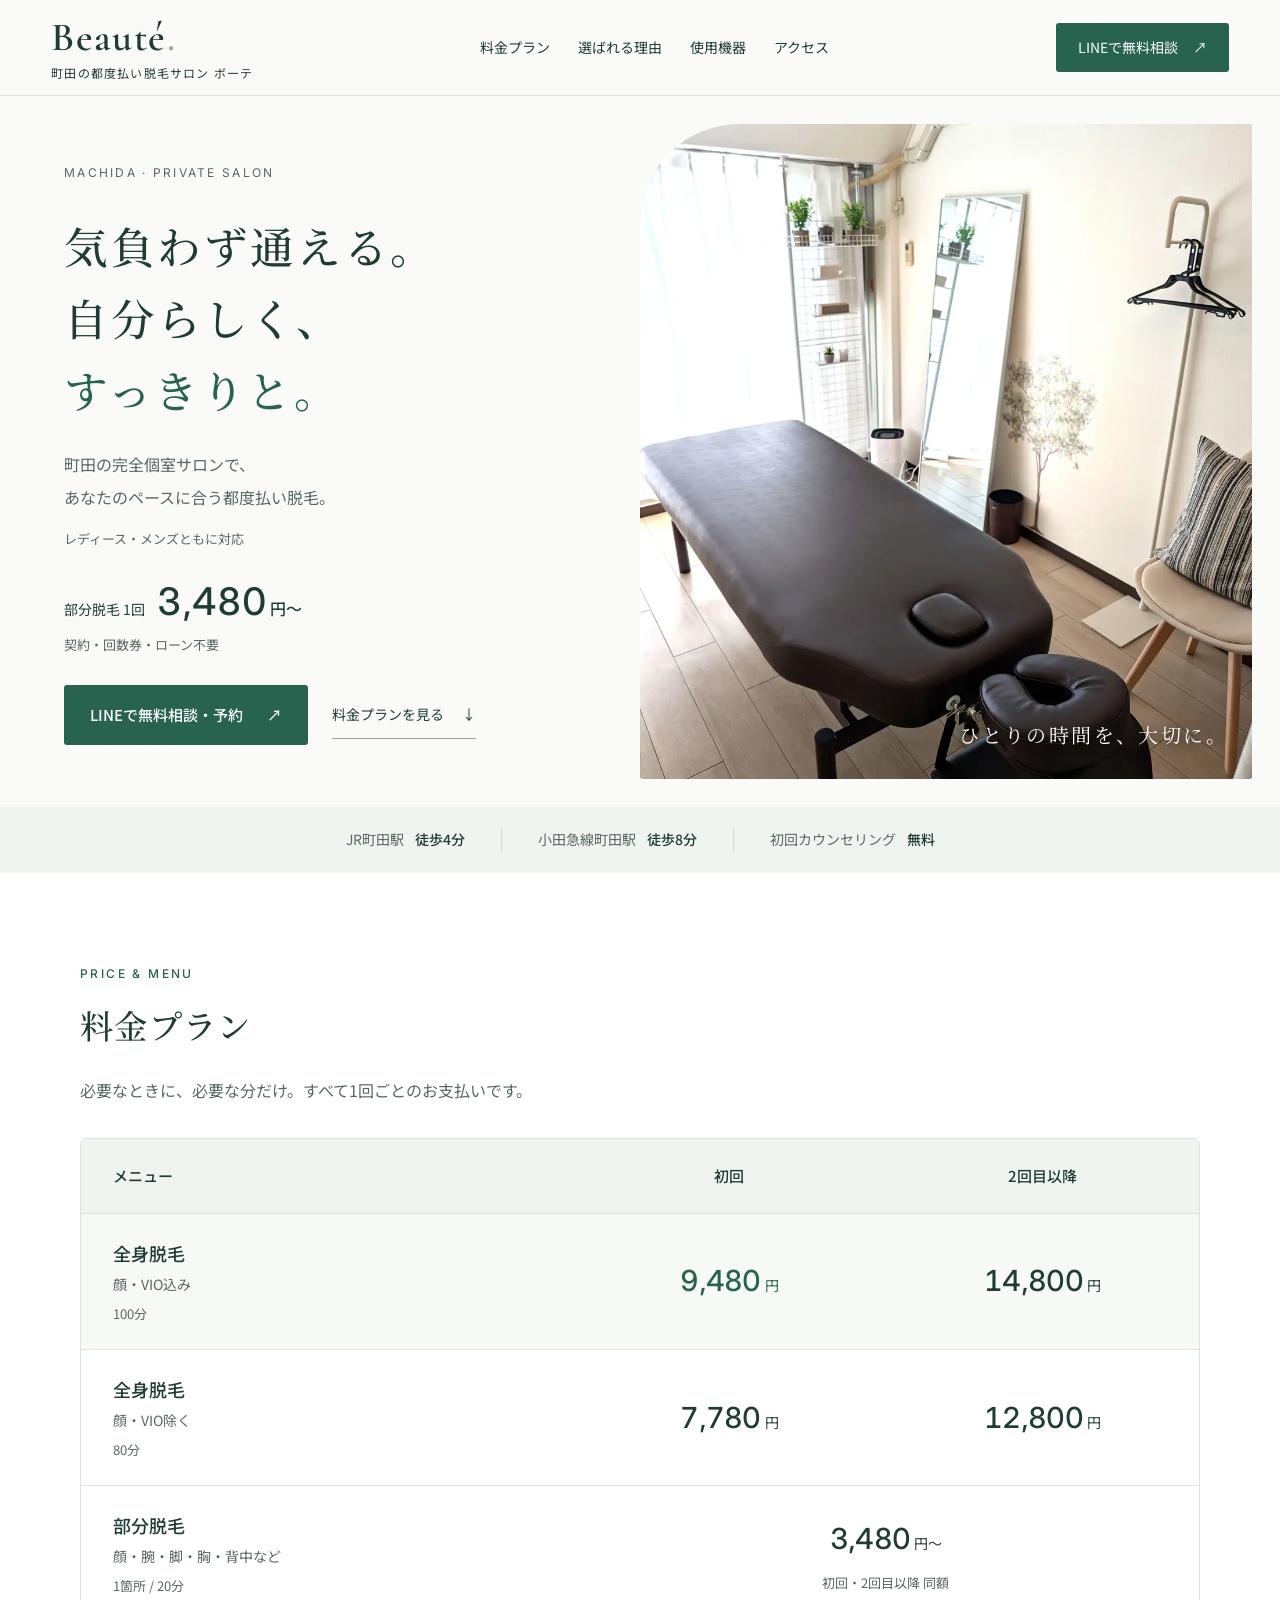
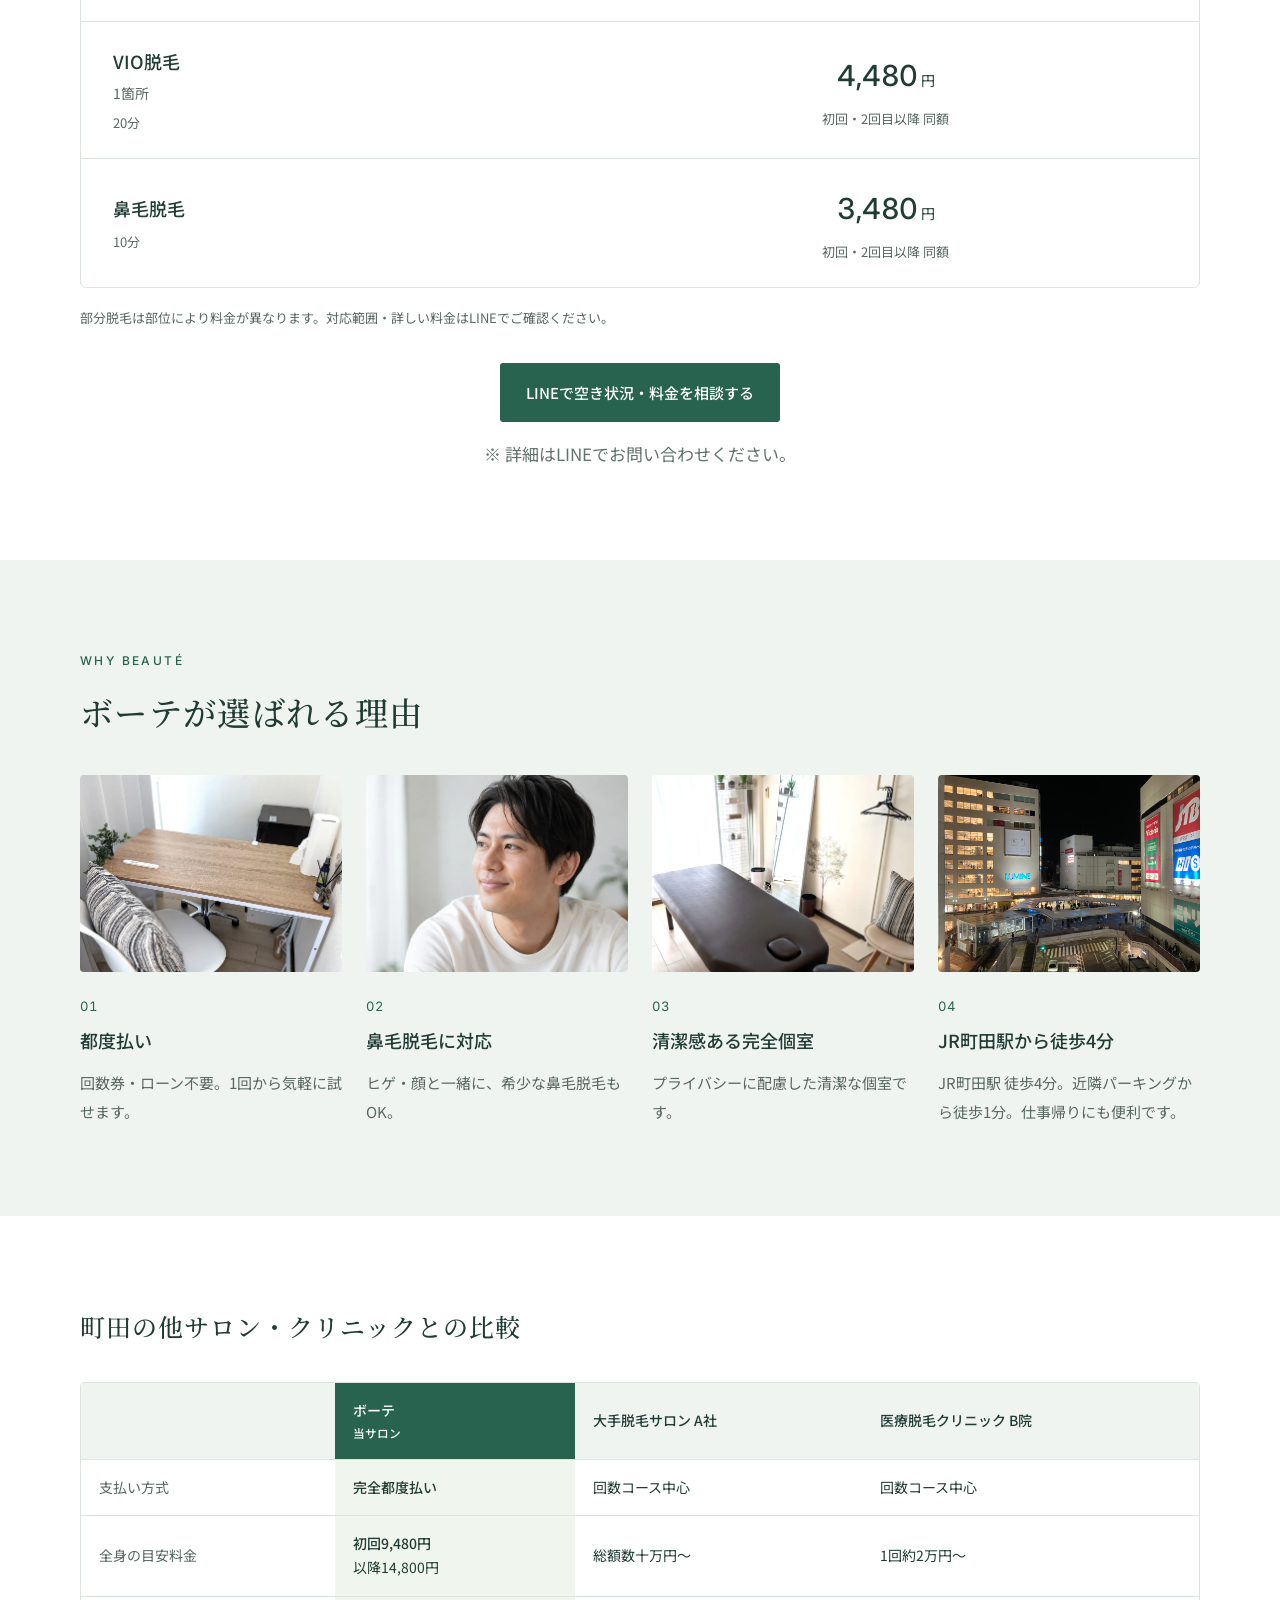
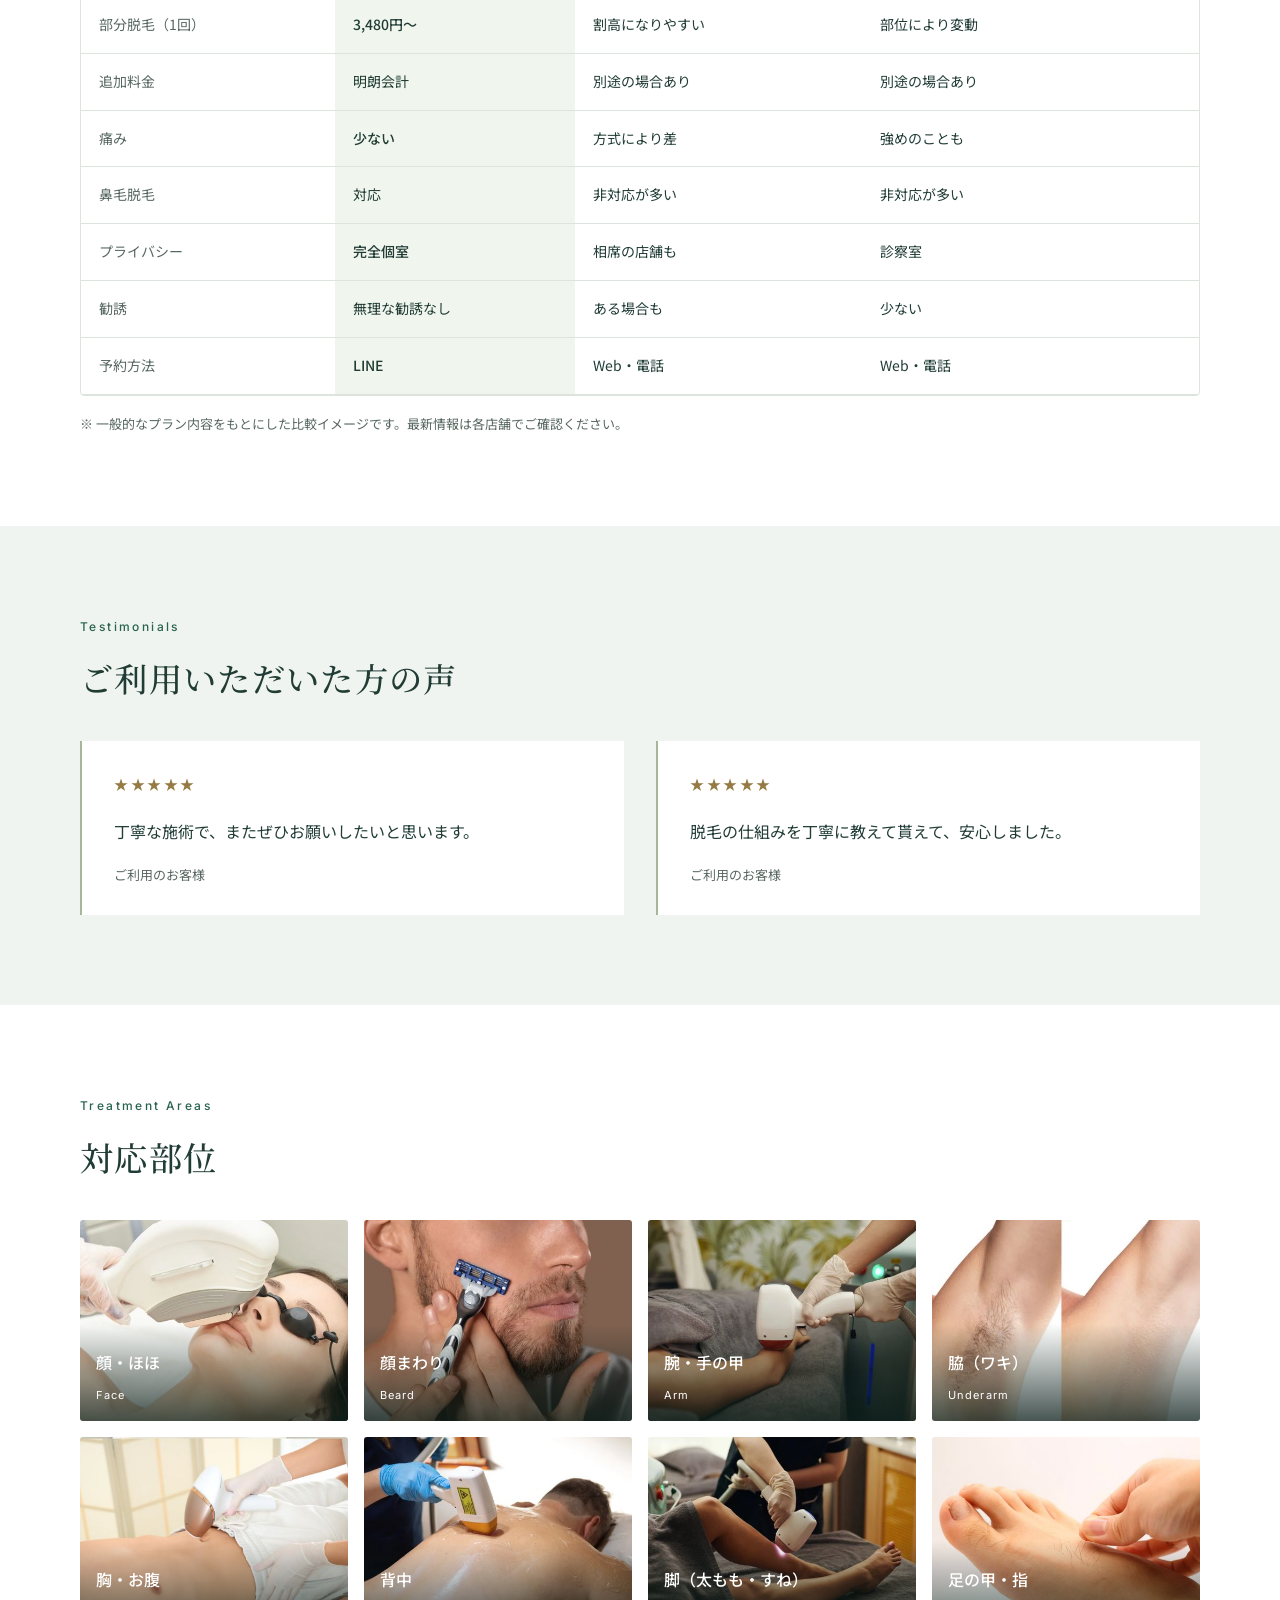
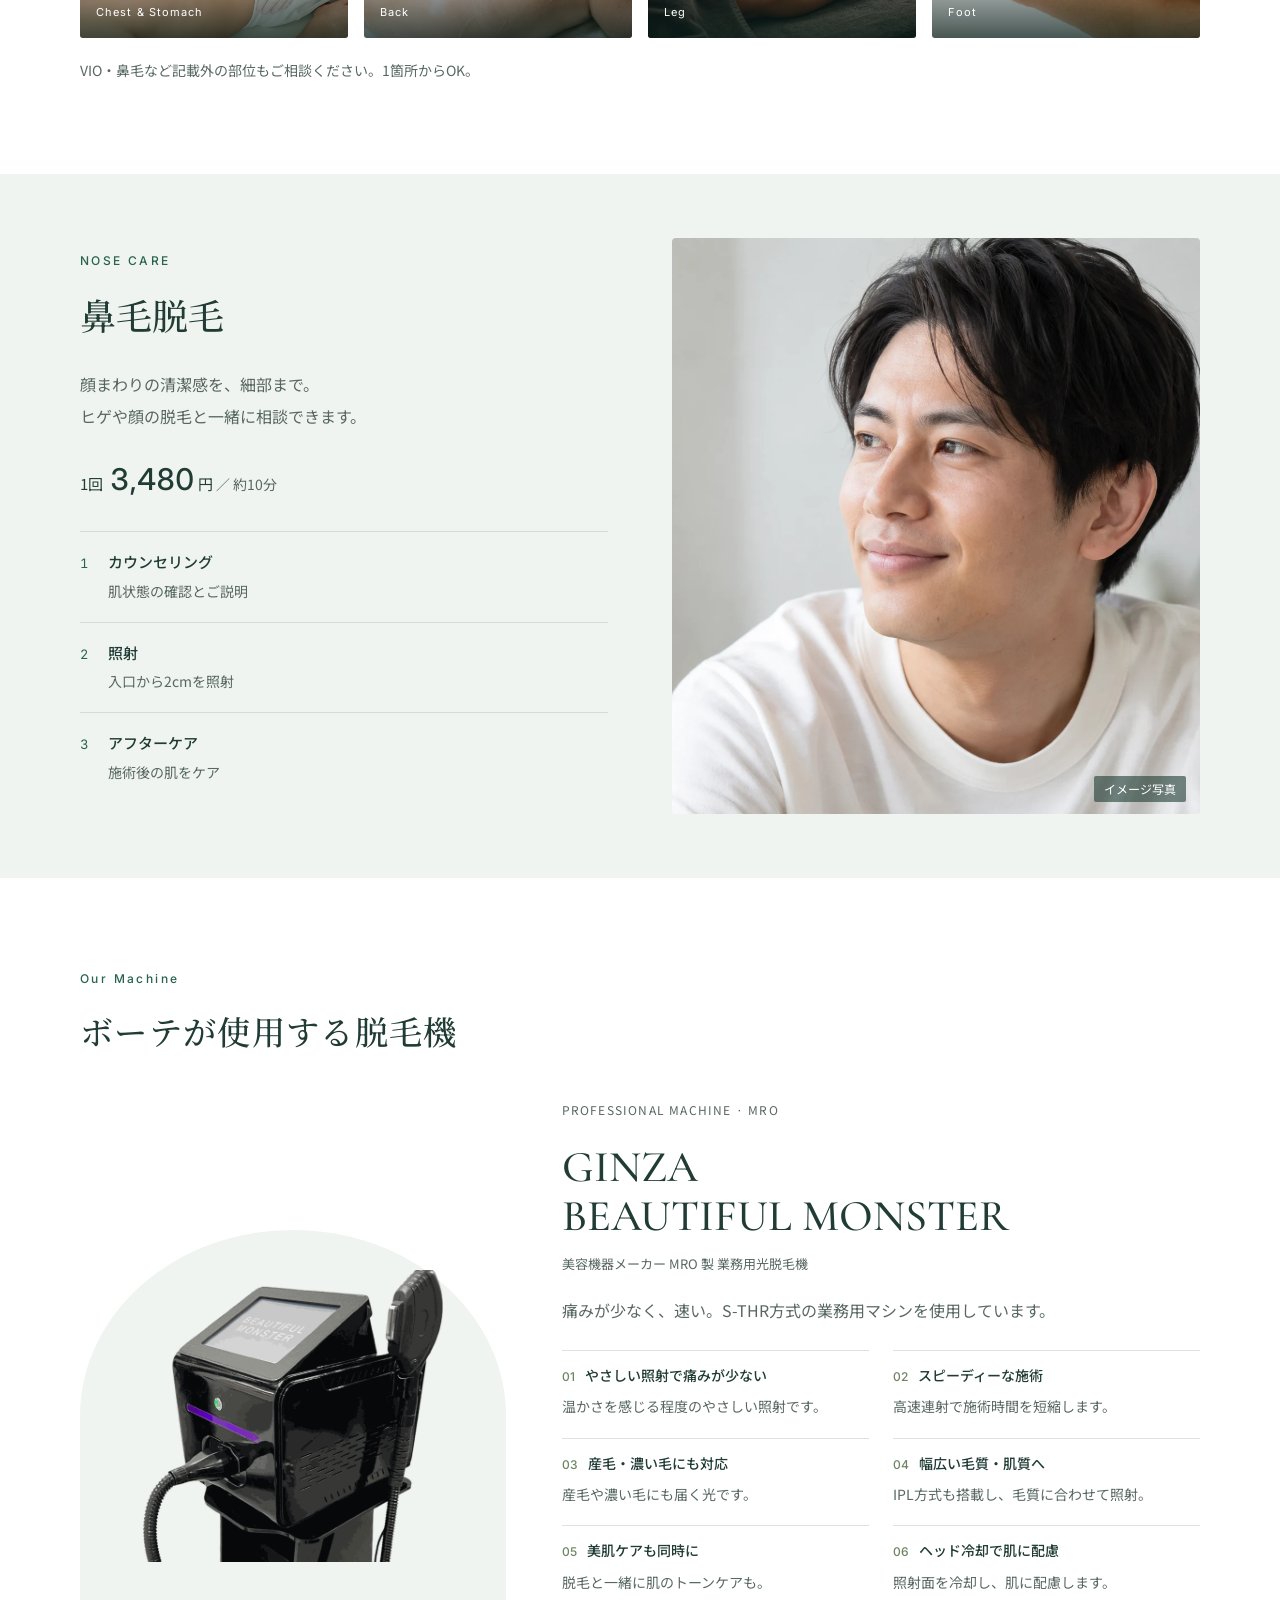
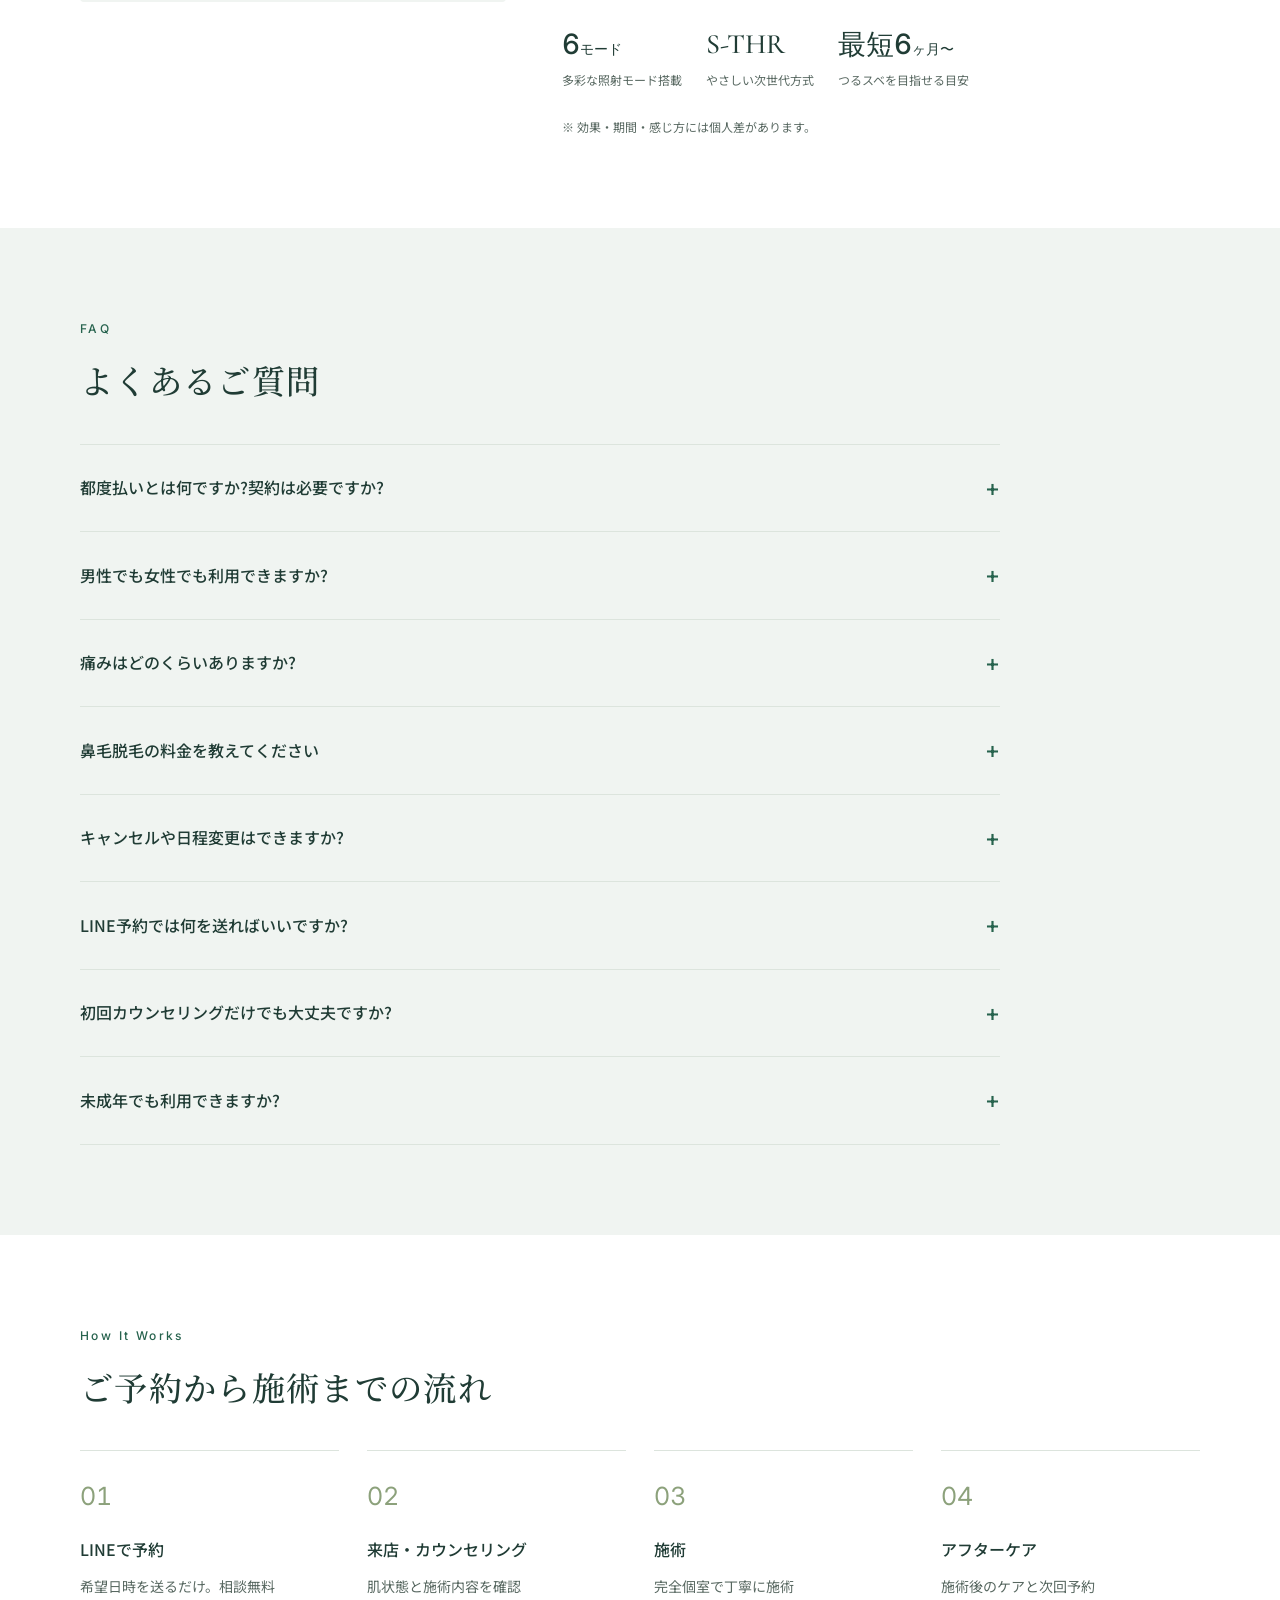
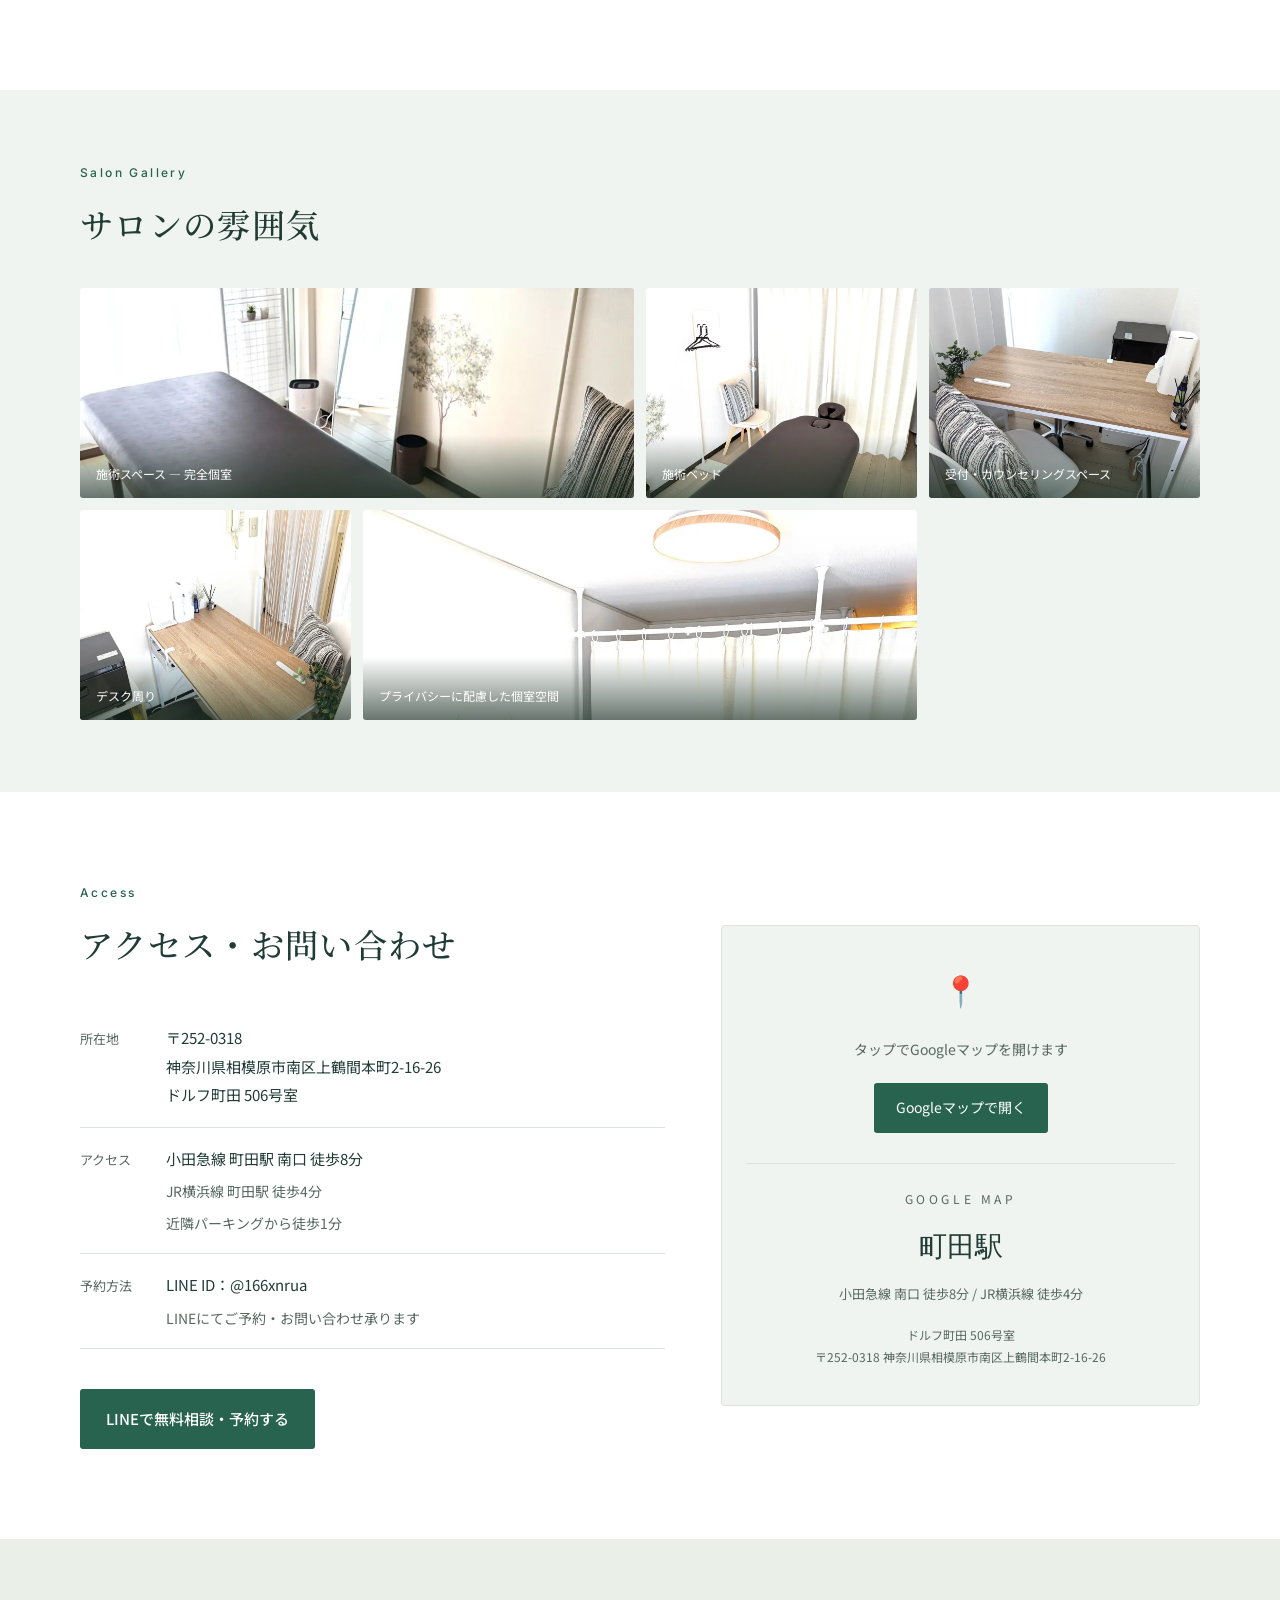
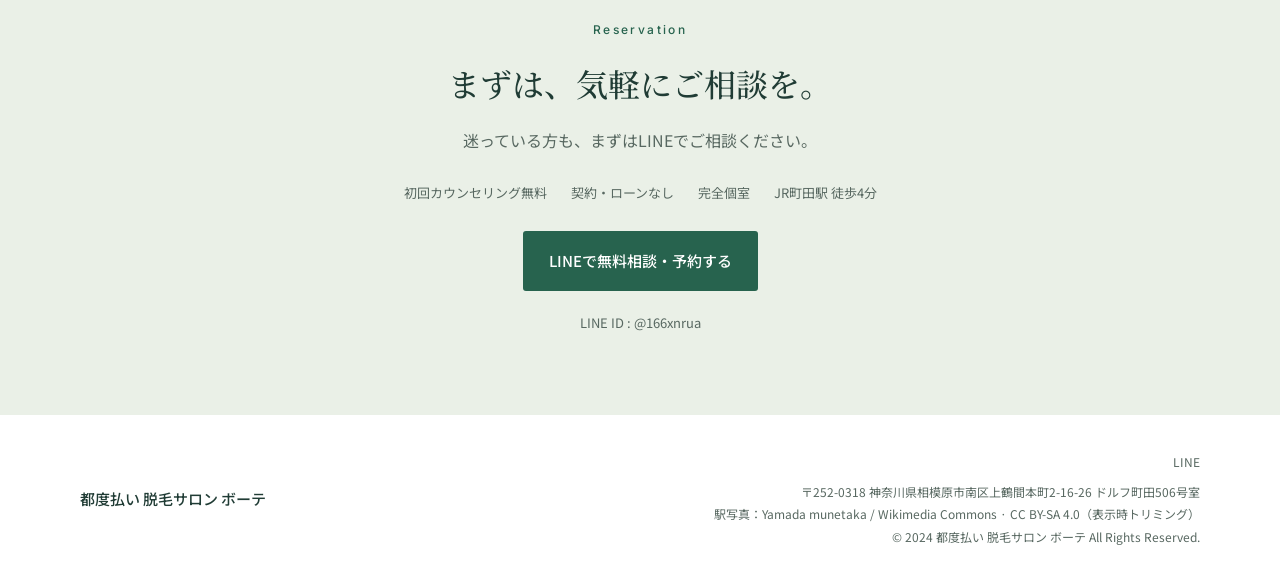
==== commit 32ea2e6b: "Add files via upload" ====
--- a/index.html
+++ b/index.html
@@ -1,1631 +1,145 @@
-<!DOCTYPE html><html lang="ja"><head><meta charset="utf-8"><meta name="viewport" content="width=device-width, initial-scale=1"><title>町田の都度払い脱毛サロン ボーテ</title><meta name="description" content="町田の完全個室・都度払い脱毛サロン ボーテ。料金・施術内容・アクセスをご案内します。"><meta property="og:title" content="町田の都度払い脱毛サロン ボーテ"><meta property="og:description" content="完全個室・都度払いの脱毛サロン。LINE登録後に空き日時を選んで予約できます。"><meta property="og:type" content="website"><meta name="twitter:card" content="summary_large_image"><link rel="stylesheet" href="https://fonts.googleapis.com/css2?family=Cormorant+Garamond:wght@400;500;600&amp;family=Inter:wght@400;500;600;700&amp;family=Noto+Serif+JP:wght@400;500;600&amp;family=Noto+Sans+JP:wght@300;400;500;700&amp;display=swap" data-precedence="default"><style>@layer properties {
-  @supports (((-webkit-hyphens: none)) and (not (margin-trim: inline))) or ((-moz-orient: inline) and (not (color: rgb(from red r g b)))) {
-  *, ::before, ::after, ::backdrop { --tw-translate-x: 0; --tw-translate-y: 0; --tw-translate-z: 0; --tw-rotate-x: initial; --tw-rotate-y: initial; --tw-rotate-z: initial; --tw-skew-x: initial; --tw-skew-y: initial; --tw-space-y-reverse: 0; --tw-space-x-reverse: 0; --tw-divide-y-reverse: 0; --tw-border-style: solid; --tw-leading: initial; --tw-font-weight: initial; --tw-tracking: initial; --tw-ordinal: initial; --tw-slashed-zero: initial; --tw-numeric-figure: initial; --tw-numeric-spacing: initial; --tw-numeric-fraction: initial; --tw-shadow: 0 0 #0000; --tw-shadow-color: initial; --tw-shadow-alpha: 100%; --tw-inset-shadow: 0 0 #0000; --tw-inset-shadow-color: initial; --tw-inset-shadow-alpha: 100%; --tw-ring-color: initial; --tw-ring-shadow: 0 0 #0000; --tw-inset-ring-color: initial; --tw-inset-ring-shadow: 0 0 #0000; --tw-ring-inset: initial; --tw-ring-offset-width: 0px; --tw-ring-offset-color: #fff; --tw-ring-offset-shadow: 0 0 #0000; --tw-outline-style: solid; --tw-blur: initial; --tw-brightness: initial; --tw-contrast: initial; --tw-grayscale: initial; --tw-hue-rotate: initial; --tw-invert: initial; --tw-opacity: initial; --tw-saturate: initial; --tw-sepia: initial; --tw-drop-shadow: initial; --tw-drop-shadow-color: initial; --tw-drop-shadow-alpha: 100%; --tw-drop-shadow-size: initial; --tw-duration: initial; --tw-ease: initial; --tw-content: ""; --tw-animation-delay: 0s; --tw-animation-direction: normal; --tw-animation-duration: initial; --tw-animation-fill-mode: none; --tw-animation-iteration-count: 1; --tw-enter-blur: 0; --tw-enter-opacity: 1; --tw-enter-rotate: 0; --tw-enter-scale: 1; --tw-enter-translate-x: 0; --tw-enter-translate-y: 0; --tw-exit-blur: 0; --tw-exit-opacity: 1; --tw-exit-rotate: 0; --tw-exit-scale: 1; --tw-exit-translate-x: 0; --tw-exit-translate-y: 0; }
+<!DOCTYPE html>
+<html lang="ja">
+<head>
+<meta charset="UTF-8">
+<meta name="viewport" content="width=device-width,initial-scale=1">
+<title>町田の都度払い脱毛サロン ボーテ｜全身脱毛・ヒゲ脱毛・鼻毛脱毛をLINE予約</title>
+<meta name="description" content="小田急線町田駅南口徒歩8分・JR横浜線町田駅徒歩4分の都度払い脱毛サロン ボーテ。全身脱毛、ヒゲ脱毛、部分脱毛、鼻毛脱毛に対応。契約・回数券・ローンなし、初回全身9,480円、部分脱毛3,480円から。LINEで空き状況・料金相談・無料カウンセリング予約ができます。">
+<meta name="robots" content="index,follow,max-image-preview:large">
+<meta name="theme-color" content="#2e6f68">
+<meta property="og:type" content="website">
+<meta property="og:locale" content="ja_JP">
+<meta property="og:site_name" content="都度払い 脱毛サロン ボーテ">
+<meta property="og:title" content="町田の都度払い脱毛サロン ボーテ｜LINEで無料相談・予約">
+<meta property="og:description" content="小田急線町田駅南口徒歩8分・JR横浜線町田駅徒歩4分の完全個室脱毛サロン。契約なしの都度払いで、全身脱毛・ヒゲ脱毛・鼻毛脱毛まで対応。初回カウンセリング無料。">
+<meta name="twitter:card" content="summary_large_image">
+<link rel="preconnect" href="https://fonts.googleapis.com">
+<link href="https://fonts.googleapis.com/css2?family=Cormorant+Garamond:wght@400;500;600&family=Inter:wght@400;500;600;700&family=Noto+Serif+JP:wght@400;500;600&family=Noto+Sans+JP:wght@300;400;500;700&display=swap" rel="stylesheet">
+<!-- ================================================================
+     計測タグ設定
+     [1] GA4          : G-G05HZEGFR4（設定済み）
+     [2] Google広告    : AW-18185566476（設定済み）
+     [3] Metaピクセル  : 下記 YOUR_META_PIXEL_ID をイベントマネージャの
+                        「ピクセルID」に置き換えてください（未設定）
+     LINE予約リンクのクリック時に、GA4イベント / Google広告CV /
+     Metaの「Lead」イベントが同時に送信されます。
+================================================================= -->
+<!-- Google tag (gtag.js) : GA4 + Google Ads -->
+<script async src="https://www.googletagmanager.com/gtag/js?id=G-G05HZEGFR4"></script>
+<script>
+  window.dataLayer = window.dataLayer || [];
+  function gtag(){dataLayer.push(arguments);}
+  gtag('js', new Date());
+  gtag('config', 'G-G05HZEGFR4');
+  gtag('config', 'AW-18185566476');
+</script>
+
+<!-- Meta Pixel (Instagram / Facebook 広告用) -->
+<script>
+  /* ▼ YOUR_META_PIXEL_ID をご自身のピクセルIDに置き換え ▼ */
+  var META_PIXEL_ID = 'YOUR_META_PIXEL_ID';
+  if (META_PIXEL_ID !== 'YOUR_META_PIXEL_ID') {
+    !function(f,b,e,v,n,t,s){if(f.fbq)return;n=f.fbq=function(){n.callMethod?
+    n.callMethod.apply(n,arguments):n.queue.push(arguments)};if(!f._fbq)f._fbq=n;
+    n.push=n;n.loaded=!0;n.version='2.0';n.queue=[];t=b.createElement(e);t.async=!0;
+    t.src=v;s=b.getElementsByTagName(e)[0];s.parentNode.insertBefore(t,s)}(window,
+    document,'script','https://connect.facebook.net/en_US/fbevents.js');
+    fbq('init', META_PIXEL_ID);
+    fbq('track', 'PageView');
+  }
+</script>
+
+<style>
+*{box-sizing:border-box;margin:0;padding:0} :root{--bg:#fafbf9;--surface:#fff;--alt:#f0f4f1;--ink:#203c35;--gray:#586861;--lgray:#63726b;--accent:#27634e;--accent-dark:#194635;--border:#dce4dd;--serif:'Noto Serif JP',serif}html{scroll-behavior:smooth;font-size:16px}body{font-family:'Noto Sans JP',sans-serif;color:var(--ink);background:var(--bg);line-height:1.85;-webkit-font-smoothing:antialiased}a{color:inherit;text-decoration:none}img{display:block;max-width:100%;height:auto}button,a,summary{-webkit-tap-highlight-color:transparent}a:focus-visible,summary:focus-visible{outline:3px solid #b07b30;outline-offset:5px}section,[id]{scroll-margin-top:105px}.num{font-family:Inter,sans-serif;font-variant-numeric:tabular-nums}.en{font-family:'Cormorant Garamond',serif}.skip-link{position:fixed;top:-100px;left:12px;background:white;padding:12px;z-index:999}.skip-link:focus{top:12px}nav{height:96px;position:sticky;top:0;z-index:100;display:flex;align-items:center;justify-content:space-between;gap:24px;background:rgba(250,251,249,.96);border-bottom:1px solid var(--border);padding:0 max(4vw,24px);backdrop-filter:blur(16px)}.nav-brand{display:flex;flex-direction:column;line-height:1.1;flex-shrink:0}.brand-en{font-family:'Cormorant Garamond',serif;font-size:40px;font-weight:600;letter-spacing:.035em}.brand-dot{color:#a0ae8e}.brand-sub{font-size:12px;margin-top:7px;letter-spacing:.1em}.nav-links{display:flex;gap:28px;font-size:14px}.nav-links a:hover,.text-link:hover{color:#69805c}.nav-cta{background:var(--accent);color:#fff;padding:12px 22px;font-size:14px;border-radius:3px;white-space:nowrap}.nav-cta span{margin-left:12px}.hero{max-width:1440px;margin:auto;display:grid;grid-template-columns:1fr 1fr;min-height:660px}.hero-content{padding:66px 8% 62px 10%;display:flex;flex-direction:column;justify-content:center}.hero-eyebrow{font-family:Inter,sans-serif;font-size:12px;letter-spacing:.19em;margin-bottom:26px;color:var(--gray)}.hero-title{font:500 clamp(32px,3.4vw,50px)/1.65 var(--serif);letter-spacing:.06em;margin-bottom:22px}.hero-title span{color:var(--accent)}.hero-lead{font-size:16px;line-height:2.1;color:var(--gray)}.hero-audience{font-size:13px;color:var(--gray);margin-top:12px}.hero-price{margin:28px 0;display:flex;align-items:baseline;flex-wrap:wrap;column-gap:12px}.hero-price>span:first-child{font-size:14px}.hero-price strong{font-weight:500;font-size:38px;line-height:1.2}.hero-price small{font-family:'Noto Sans JP',sans-serif;font-size:16px;margin-left:3px}.hero-price>span:last-child{display:block;width:100%;font-size:13px;color:var(--gray);margin-top:9px}.hero-btns{display:flex;align-items:center;gap:24px;flex-wrap:wrap}.btn-primary,.btn-invert{display:inline-flex;align-items:center;justify-content:center;gap:24px;padding:17px 26px;background:var(--accent);color:#fff;border-radius:3px;font-size:15px;font-weight:500;line-height:1.7;transition:background .2s}.btn-primary:hover,.nav-cta:hover{background:var(--accent-dark)}.text-link{font-size:14px;border-bottom:1px solid #96a798;padding:10px 0;white-space:nowrap}.text-link span{margin-left:15px}.hero-visual{position:relative;margin:28px 28px 28px 0;min-width:0;overflow:hidden;border-radius:100px 3px 3px 3px}.hero-visual img{position:absolute;height:100%;width:100%;object-fit:cover;object-position:50% 55%}.hero-caption{position:absolute;right:24px;bottom:26px;color:#fff;font-family:var(--serif);font-size:20px;letter-spacing:.12em;text-shadow:0 1px 12px #000}.salon-strip{display:flex;justify-content:center;gap:0;background:var(--alt);padding:20px 24px;color:var(--gray);font-size:14px}.salon-strip>span{padding:0 36px;border-right:1px solid #ced9cf}.salon-strip>span:last-child{border:0}.salon-strip strong{font-weight:500;color:var(--ink);margin-left:8px}section{padding:90px max(24px,calc((100% - 1120px)/2))}.sec-label{display:block;color:var(--accent);font-family:Inter,sans-serif;font-size:12px;font-weight:500;letter-spacing:.2em;margin-bottom:14px}.sec-title{font:500 clamp(25px,2.6vw,36px)/1.6 var(--serif);letter-spacing:.04em;margin-bottom:36px}.sec-title small{font-family:'Noto Sans JP',sans-serif;display:block;font-size:16px;color:var(--gray)}.price-section{background:var(--surface)}.price-lead{font-size:16px;color:var(--gray);margin:-12px 0 32px}.mobile-only{display:none}.price-table-wrap{border:1px solid var(--border);border-radius:6px;overflow:hidden}.price-table{width:100%;border-collapse:collapse;table-layout:fixed}.price-table caption{position:absolute;width:1px;height:1px;overflow:hidden;clip-path:inset(50%)}.menu-col{width:44%}.price-table th,.price-table td{padding:23px 32px;border-bottom:1px solid var(--border);vertical-align:middle}.price-table thead th{background:var(--alt);font-size:15px;font-weight:500;text-align:center}.price-table thead th:first-child{text-align:left}.price-table thead th span{display:none}.price-table tbody th{text-align:left;font-size:18px;font-weight:500}.price-table tbody th span{font-size:14px;color:var(--gray);font-weight:400;display:block;margin-top:2px}.price-table tbody th small{font-size:13px;color:var(--gray);font-weight:400;display:block;margin-top:4px}.price-table td{text-align:center;white-space:nowrap}.price-table td strong{font-family:Inter,sans-serif;font-variant-numeric:tabular-nums;font-weight:500;font-size:29px;letter-spacing:-.025em}.price-table td small{font-size:14px;margin-left:4px}.price-table .featured{background:#f6f9f4}.price-table tbody tr:first-child td:first-of-type{color:var(--accent)}.price-table tbody tr:last-child>*{border-bottom:0}.same-price{display:block;font-size:13px;font-weight:400;color:var(--gray);margin-top:5px}.price-note{font-size:13px;line-height:1.9;color:var(--gray);margin-top:18px}.reasons{background:var(--alt)}.reason-grid{display:grid;grid-template-columns:repeat(4,minmax(0,1fr));gap:24px}.reason-card{min-width:0}.reason-image{width:100%;aspect-ratio:4/3;object-fit:cover;border-radius:4px;margin-bottom:22px}.reason-num{font-size:13px;letter-spacing:.08em;color:var(--accent);display:block;margin-bottom:8px}.reason-head{font-size:18px;font-weight:500;line-height:1.65;margin-bottom:12px}.reason-body{font-size:15px;line-height:1.95;color:var(--gray)}.compare{background:var(--surface)}.compare .sec-title{font-size:25px}.compare-scroll{overflow-x:auto;border:1px solid var(--border);border-radius:4px}.compare-table{width:100%;border-collapse:collapse;min-width:720px;line-height:1.7}.compare-table th,.compare-table td{padding:16px 18px;font-size:14px;text-align:left;border-bottom:1px solid var(--border)}.compare-table th{font-weight:500;background:var(--alt)}.compare-table th small{display:block}.compare-table .own{background:#f0f6ed}.compare-table th.own{background:var(--accent);color:white}.compare-table td.own strong{font-weight:500}.compare-table .rl{white-space:nowrap;color:var(--gray)}.compare-note{font-size:13px;color:var(--gray);margin-top:16px}.scroll-hint{font-size:13px;color:var(--gray);margin-bottom:12px;display:none}.voice{background:var(--alt)}.voice-grid{display:grid;grid-template-columns:1fr 1fr;gap:32px}.voice-card{padding:28px 32px;border-left:2px solid #a6b69a;background:#fff}.voice-stars{color:#947b43;letter-spacing:.18em;font-size:14px}.voice-text{font-size:16px;line-height:2;margin:16px 0}.voice-who{font-size:13px;color:var(--gray)}.areas{background:var(--surface)}.areas-grid{display:grid;grid-template-columns:repeat(4,1fr);gap:16px}.area-item{position:relative;aspect-ratio:4/3;overflow:hidden;border-radius:3px}.area-item img{width:100%;height:100%;object-fit:cover}.area-cap{position:absolute;inset:auto 0 0;padding:24px 16px 14px;background:linear-gradient(transparent,rgba(10,30,25,.75));color:#fff}.area-cap strong{display:block;font-size:16px;font-weight:500}.area-cap>span{font-family:Inter,sans-serif;font-size:11px;letter-spacing:.1em}.areas-foot{font-size:14px;color:var(--gray);margin-top:20px}.nose-wrap{background:var(--alt);padding:64px max(24px,calc((100% - 1120px)/2))}.nose-inner{display:grid;grid-template-columns:1fr 1fr;gap:64px;align-items:center}.nose-content{padding:12px 0}.nose-title{font:500 36px/1.6 var(--serif);margin-bottom:24px}.nose-desc{font-size:16px;color:var(--gray);line-height:2}.nose-price{margin:20px 0 24px;font-size:15px}.nose-price strong{font-size:30px;font-weight:500;margin:0 4px}.nose-price>span{font-size:14px;color:var(--gray)}.nose-step{display:flex;gap:20px;border-top:1px solid #d3ddd3;padding:16px 0}.ns-num{font-size:13px;color:var(--accent);padding-top:3px}.ns-text strong{font-size:15px;font-weight:500;display:block}.ns-text span{font-size:14px;color:var(--gray)}.nose-image{position:relative;align-self:stretch;overflow:hidden;border-radius:4px;min-height:420px}.nose-image img{width:100%;height:100%;position:absolute;object-fit:cover;object-position:57% center}.nose-image-label{position:absolute;right:14px;bottom:12px;font-size:12px;color:#fff;background:#203c3599;padding:2px 10px;border-radius:2px}.machine{background:var(--surface)}.machine-inner{display:grid;grid-template-columns:.8fr 1.2fr;gap:56px;align-items:center}.machine-visual{background:var(--alt);border-radius:50% 50% 4px 4px;padding:40px}.machine-visual img{width:100%;max-width:300px;margin:auto}.machine-badge{font-size:12px;letter-spacing:.1em;color:var(--gray)}.machine-name{font-size:44px;font-weight:500;line-height:1.1;margin:20px 0 12px}.machine-jp{font-size:13px;color:var(--gray);margin-bottom:20px}.machine-lead{font-size:16px;color:var(--gray);margin-bottom:24px}.machine-feats{display:grid;grid-template-columns:1fr 1fr;gap:18px 24px}.mf{border-top:1px solid var(--border);padding-top:12px}.mf-h{font-size:14px;font-weight:500;line-height:1.8;margin-bottom:5px}.mf-h em{font-family:Inter,sans-serif;font-size:12px;color:#6d8564;font-style:normal;margin-right:10px}.mf-b{font-size:14px;line-height:1.9;color:var(--gray)}.machine-stats{display:flex;flex-wrap:wrap;gap:24px;margin-top:30px}.mst strong{display:block;font-size:28px;font-weight:500;line-height:1.4}.mst strong small{font-size:14px}.mst>span{font-size:12px;color:var(--gray)}.machine-note{font-size:12px;color:var(--gray);margin-top:22px}.faq{background:var(--alt)}.faq-list{max-width:920px}.faq-item{border-bottom:1px solid var(--border);padding:22px 0}.faq-item:first-child{border-top:1px solid var(--border)}.faq-item summary{cursor:pointer;font-size:16px;font-weight:500;list-style:none;display:flex;justify-content:space-between;gap:24px;align-items:center}.faq-item summary::-webkit-details-marker{display:none}.faq-item summary:after{content:'+';font-size:23px;color:var(--accent);font-family:Inter,sans-serif;flex-shrink:0}.faq-item[open] summary:after{content:'−'}.faq-a{font-size:15px;color:var(--gray);margin-top:14px;padding-right:40px}.flow{background:#fff}.flow-grid{display:grid;grid-template-columns:repeat(4,1fr);gap:28px}.flow-step{border-top:1px solid var(--border);padding-top:22px}.flow-step-n{font-size:25px;font-weight:400;color:#8ca17b;display:block;margin-bottom:15px}.flow-step h4{font-weight:500;font-size:16px;margin-bottom:10px}.flow-step p{font-size:14px;color:var(--gray)}.gallery{padding:72px max(24px,calc((100% - 1120px)/2));background:var(--alt)}.gallery-header{margin-bottom:32px}.gallery-grid{display:grid;grid-template-columns:repeat(4,1fr);gap:12px;grid-auto-rows:210px}.gal-item{position:relative;overflow:hidden;border-radius:3px}.gal-item.big{grid-column:span 2}.gal-item img{width:100%;height:100%;object-fit:cover}.gal-cap{position:absolute;inset:auto 0 0;padding:28px 16px 12px;font-size:12px;color:#fff;background:linear-gradient(transparent,#1c3024aa)}.access{display:grid;grid-template-columns:1.1fr .9fr;gap:56px;padding:90px max(24px,calc((100% - 1120px)/2));background:#fff}.access-row{border-bottom:1px solid var(--border);display:flex;gap:22px;padding:17px 0}.acc-label{font-size:13px;color:var(--gray);min-width:64px;padding-top:3px}.acc-val{font-size:15px;line-height:1.9;overflow-wrap:anywhere}.acc-val small{font-size:14px;display:block;color:var(--gray);margin-top:5px}.access-map{display:flex;align-items:center}.map-box{width:100%;border:1px solid var(--border);background:var(--alt);text-align:center;border-radius:4px;padding:36px 24px}.map-fallback{display:flex;flex-direction:column;align-items:center;gap:20px}.map-pin{font-size:30px}.map-fallback-text{font-size:14px;color:var(--gray)}.map-open-btn{background:var(--accent);padding:12px 22px;font-size:14px;color:#fff;border-radius:3px}.map-copy{border-top:1px solid var(--border);margin-top:30px;padding-top:24px}.map-copy>p:first-child{font-size:12px!important}.map-title{font-size:28px}.map-sub{font-size:13px;color:var(--gray);margin-top:8px}.map-detail{font-size:12px;color:var(--gray);margin-top:18px}.cta{background:#eaf0e7;text-align:center;padding-top:80px;padding-bottom:80px}.cta-title{font:500 32px/1.65 var(--serif);margin-bottom:16px}.cta-sub{font-size:16px;color:var(--gray);margin-bottom:26px}.cta-proof{display:flex;flex-wrap:wrap;justify-content:center;gap:8px 24px;margin-bottom:26px;font-size:13px;color:var(--gray)}.cta-line-id{font-size:13px;color:var(--gray);margin-top:20px}footer{padding:36px max(24px,calc((100% - 1120px)/2));background:#fff;display:flex;justify-content:space-between;gap:32px;align-items:center}.footer-brand{font-size:15px;font-weight:500;white-space:nowrap}.footer-info{font-size:12px;color:var(--gray);text-align:right}.sticky-cta{display:none}
+@media(min-width:1440px){.hero-content{padding-left:100px}.hero-visual{margin-right:60px}}
+@media(max-width:1100px){.nav-links{gap:18px}.brand-sub{font-size:11px}.nav-cta{padding:12px 16px}.hero-content{padding:45px 8%}.hero-visual{margin:24px 24px 24px 0}.hero{min-height:640px}.reason-grid{gap:18px}.reason-head{font-size:16px}.reason-body{font-size:14px}.salon-strip>span{padding:0 20px}.machine-inner{gap:32px}.nose-inner{gap:36px}}
+@media(max-width:800px){nav{height:82px;padding:0 24px}.nav-links{display:none}.hero{min-height:600px}.hero-content{padding:40px 24px}.hero-title{font-size:32px}.hero-visual{margin:20px 20px 20px 0;border-top-left-radius:70px}.hero-lead{font-size:15px}.hero-price strong{font-size:32px}.hero-btns{gap:10px}.hero-btns .btn-primary{padding:15px 18px;font-size:14px}.salon-strip>span{padding:0 16px;font-size:12px}.salon-strip strong{margin-left:4px}section{padding-top:64px;padding-bottom:64px}.reason-grid{grid-template-columns:1fr 1fr;gap:32px 22px}.reason-head{font-size:18px}.reason-body{font-size:16px}.reason-image{margin-bottom:16px}.price-table th,.price-table td{padding:20px 18px}.price-table td strong{font-size:25px}.machine-inner{grid-template-columns:1fr}.machine-visual{max-width:440px;width:100%;margin:auto}.machine-visual img{max-width:240px}.areas-grid{grid-template-columns:1fr 1fr}.nose-inner{gap:28px}.nose-image{min-height:380px}.nose-title{font-size:30px}.voice-grid{gap:20px}.voice-card{padding:24px}.flow-grid{grid-template-columns:1fr 1fr;gap:28px}.gallery-grid{grid-template-columns:1fr 1fr;grid-auto-rows:220px}.gal-item.big:last-child{display:none}.access{grid-template-columns:1fr;gap:40px;padding-top:64px;padding-bottom:64px}.map-box{padding:28px}.map-detail{display:none}.scroll-hint{display:block}footer{flex-direction:column;align-items:flex-start;gap:16px}.footer-info{text-align:left}.sticky-cta{display:flex;flex-direction:row-reverse;align-items:center;gap:14px;position:fixed;bottom:0;left:0;right:0;z-index:110;padding:12px 20px calc(12px + env(safe-area-inset-bottom));border-top:1px solid var(--border);background:#fffffff5;backdrop-filter:blur(12px)}.sticky-cta>a:first-child{flex:1;text-align:center;background:var(--accent);color:white;font-size:14px;padding:13px 10px;border-radius:3px}.sticky-price{font-size:13px;text-align:center;line-height:1.7;flex-shrink:0}.sticky-price span{display:block;font-size:11px;color:var(--gray)}body{padding-bottom:85px}}
+@media(max-width:560px){nav{height:76px;padding:0 20px;gap:10px}.brand-en{font-size:32px}.brand-sub{font-size:10px;letter-spacing:.01em}.nav-cta{font-size:12px;padding:11px 12px}.nav-cta span{margin-left:3px}.hero{display:flex;flex-direction:column;min-height:0}.hero-content{padding:38px 24px 32px}.hero-eyebrow{font-size:11px;margin-bottom:20px}.hero-title{font-size:34px;line-height:1.6;margin-bottom:18px;letter-spacing:.04em}.hero-title br:nth-child(2){display:none}.hero-lead{font-size:16px}.hero-audience{font-size:12px;margin-top:10px}.hero-price{margin:22px 0}.hero-price strong{font-size:36px}.hero-btns{gap:16px}.hero-btns .btn-primary{font-size:14px;padding:15px 18px;gap:14px}.text-link{font-size:13px}.text-link span{margin-left:4px}.hero-visual{height:260px;margin:0 20px 24px;border-radius:64px 3px 3px 3px}.hero-visual img{object-position:50% 57%}.hero-caption{font-size:16px;right:18px;bottom:18px}.salon-strip{padding:14px 12px;flex-wrap:wrap;gap:4px 0}.salon-strip>span{font-size:11px;padding:0 10px}.salon-strip>span:last-child{width:100%;text-align:center;border:0;margin-top:4px}.salon-strip>span:nth-child(2){border:0}section{padding:56px 20px}.sec-label{font-size:11px;margin-bottom:12px}.sec-title{font-size:26px;margin-bottom:26px;letter-spacing:.02em}.price-lead{font-size:15px;line-height:1.9;margin:0 0 26px}.mobile-only{display:block}.price-table-wrap{border-radius:4px}.menu-col{width:42%}.price-table th,.price-table td{padding:18px 8px}.price-table thead th{font-size:13px;padding:14px 8px;white-space:nowrap}.price-table tbody th{font-size:15px;line-height:1.6;padding-left:12px}.price-table tbody th span{font-size:12px;line-height:1.65}.price-table tbody th small{font-size:11px;margin-top:6px}.price-table td strong{font-size:21px;letter-spacing:-.045em}.price-table td small{font-size:11px;margin-left:2px}.same-price{font-size:11px;margin-top:3px}.price-note{font-size:12px;margin-top:14px}.price-section .btn-primary{font-size:14px;padding:16px;width:100%;gap:12px}.price-section p[style]{font-size:12px!important}.reason-grid{gap:28px 16px}.reason-image{aspect-ratio:1.15;object-position:center}.reason-num{font-size:12px;margin-bottom:6px}.reason-head{font-size:16px;line-height:1.6;margin-bottom:8px}.reason-body{font-size:14px;line-height:1.95}.compare .sec-title{font-size:23px}.compare-note{font-size:12px}.voice-grid{grid-template-columns:1fr}.voice-card{padding:22px 24px}.voice-text{font-size:16px}.areas-grid{gap:12px}.area-cap{padding:20px 12px 10px}.area-cap strong{font-size:14px}.area-cap>span{font-size:10px}.areas-foot{font-size:14px}.nose-wrap{padding:52px 20px}.nose-inner{display:flex;flex-direction:column-reverse;gap:28px;align-items:stretch}.nose-image{min-height:0;height:280px}.nose-image img{object-position:center 35%}.nose-content{padding:0}.nose-title{font-size:28px;margin-bottom:16px}.nose-desc{font-size:16px}.nose-step{padding:14px 0}.machine-name{font-size:37px}.machine-feats{gap:18px 16px}.mf-h{font-size:14px}.mf-h em{display:block;margin-bottom:4px}.mf-b{font-size:14px}.machine-stats{gap:18px}.mst strong{font-size:24px}.mst>span{font-size:11px}.faq-item{padding:20px 0}.faq-item summary{font-size:15px;gap:18px}.faq-a{font-size:15px;padding-right:0}.flow-grid{gap:28px 20px}.flow-step h4{font-size:15px}.flow-step p{font-size:14px}.gallery{padding:52px 20px}.gallery-grid{gap:10px;grid-auto-rows:190px}.gal-cap{font-size:11px;padding:20px 12px 10px}.access{padding:56px 20px}.access-row{display:block;padding:16px 0}.acc-label{display:block;font-size:12px;margin-bottom:6px}.acc-val{font-size:15px}.access .btn-primary{width:100%;font-size:14px}.map-box{padding:24px 18px}.cta{padding:60px 20px}.cta-title{font-size:27px}.cta-sub{font-size:15px}.cta-proof{gap:6px 18px;font-size:12px}.cta .btn-primary{width:100%;font-size:15px}.footer-brand{font-size:14px}footer{padding:28px 20px}.footer-info{font-size:11px}.sticky-cta{padding:10px 16px calc(10px + env(safe-area-inset-bottom));gap:12px}.sticky-cta>a:first-child{font-size:13px}.sticky-price{font-size:12px}}
+@media(max-width:360px){nav{padding:0 12px}.brand-en{font-size:29px}.brand-sub{font-size:9px}.nav-cta{font-size:11px;padding:10px}.hero-content{padding:32px 20px}.hero-title{font-size:30px}.hero-btns{gap:8px}.hero-btns .btn-primary{padding:14px 12px;font-size:13px}.text-link{font-size:12px}section{padding-left:16px;padding-right:16px}.price-table th,.price-table td{padding-left:6px;padding-right:6px}.price-table tbody th{font-size:14px;padding-left:10px}.price-table td strong{font-size:19px}.price-table thead th{font-size:12px}.reason-head{font-size:15px}}
+@media(prefers-reduced-motion:reduce){html{scroll-behavior:auto}*,*:before,*:after{transition:none!important;animation:none!important}}
+
+</style>
+<script type="application/ld+json">
+{
+  "@context": "https://schema.org",
+  "@type": "BeautySalon",
+  "name": "都度払い 脱毛サロン ボーテ",
+  "image": "",
+  "url": "",
+  "description": "小田急線町田駅南口徒歩8分・JR横浜線町田駅徒歩4分で通える都度払い脱毛サロン。全身脱毛、ヒゲ脱毛、部分脱毛、鼻毛脱毛、無料カウンセリングに対応。",
+  "telephone": "",
+  "priceRange": "¥¥",
+  "address": {
+    "@type": "PostalAddress",
+    "streetAddress": "上鶴間本町2-16-26 ドルフ町田506号室",
+    "addressLocality": "相模原市南区",
+    "addressRegion": "神奈川県",
+    "postalCode": "252-0318",
+    "addressCountry": "JP"
+  },
+  "areaServed": ["町田", "相模原", "神奈川県"],
+  "hasOfferCatalog": {
+    "@type": "OfferCatalog",
+    "name": "脱毛メニュー",
+    "itemListElement": [
+      {"@type":"Offer","name":"部分脱毛 1箇所 20分","price":"3480","priceCurrency":"JPY"},
+      {"@type":"Offer","name":"部分脱毛(VIO) 1箇所 20分","price":"4480","priceCurrency":"JPY"},
+      {"@type":"Offer","name":"初回限定 全身脱毛(顔、VIO込み) 100分","price":"9480","priceCurrency":"JPY"},
+      {"@type":"Offer","name":"全身脱毛(顔、VIO込み) 2回目以降","price":"14800","priceCurrency":"JPY"},
+      {"@type":"Offer","name":"全身脱毛(顔、VIO除く) 新規","price":"7780","priceCurrency":"JPY"},
+      {"@type":"Offer","name":"全身脱毛(顔、VIO除く) 2回目以降","price":"12800","priceCurrency":"JPY"},
+      {"@type":"Offer","name":"鼻毛脱毛","price":"3480","priceCurrency":"JPY"}
+    ]
+  },
+  "sameAs": ["https://lin.ee/zMTM0r4", "https://www.instagram.com/beaute.machida/"]
 }
+</script>
+<script type="application/ld+json">
+{
+  "@context": "https://schema.org",
+  "@type": "FAQPage",
+  "mainEntity": [
+    {"@type":"Question","name":"都度払いとは何ですか?契約は必要ですか?","acceptedAnswer":{"@type":"Answer","text":"回数券や月額プランのような契約は一切不要です。ご来店ごとにその都度メニューをお選びいただき、その回数分だけお支払いいただく仕組みです。"}},
+    {"@type":"Question","name":"男性でも女性でも利用できますか?","acceptedAnswer":{"@type":"Answer","text":"はい、性別を問わずどなたでもご利用いただけます。完全個室での施術です。"}},
+    {"@type":"Question","name":"痛みはどのくらいありますか?","acceptedAnswer":{"@type":"Answer","text":"輪ゴムで弾かれるような軽い刺激を感じる程度です。カウンセリングで出力調整のご相談も可能です。"}},
+    {"@type":"Question","name":"鼻毛脱毛の料金を教えてください","acceptedAnswer":{"@type":"Answer","text":"鼻毛脱毛は1回3,480円税込です。部分脱毛と同様に都度払いでご利用いただけます。"}},
+    {"@type":"Question","name":"キャンセルや日程変更はできますか?","acceptedAnswer":{"@type":"Answer","text":"LINEにて承っております。直前のご連絡はキャンセル料が発生する場合があります。"}},
+    {"@type":"Question","name":"LINE予約では何を送ればいいですか?","acceptedAnswer":{"@type":"Answer","text":"ご希望のメニュー、希望日時、お悩みの部位を送っていただければ、空き状況と料金の目安をご案内します。"}},
+    {"@type":"Question","name":"初回カウンセリングだけでも大丈夫ですか?","acceptedAnswer":{"@type":"Answer","text":"はい、初回カウンセリングは無料です。無理な勧誘はなく、相談だけでもご利用いただけます。"}}
+  ]
 }
-@layer theme {
-  :root, :host { --font-mono: ui-monospace, SFMono-Regular, Menlo, Monaco, Consolas, "Liberation Mono",
-      "Courier New", monospace; --color-black: #000; --spacing: .25rem; --container-sm: 24rem; --container-md: 28rem; --container-lg: 32rem; --container-xl: 36rem; --container-2xl: 42rem; --container-6xl: 72rem; --text-xs: .75rem; --text-xs--line-height: calc(1 / .75); --text-sm: .875rem; --text-sm--line-height: calc(1.25 / .875); --text-base: 1rem; --text-base--line-height: calc(1.5 / 1); --text-lg: 1.125rem; --text-lg--line-height: calc(1.75 / 1.125); --text-xl: 1.25rem; --text-xl--line-height: calc(1.75 / 1.25); --text-2xl: 1.5rem; --text-2xl--line-height: calc(2 / 1.5); --text-3xl: 1.875rem; --text-3xl--line-height: calc(2.25 / 1.875); --text-7xl: 4.5rem; --text-7xl--line-height: 1; --font-weight-normal: 400; --font-weight-medium: 500; --font-weight-semibold: 600; --font-weight-bold: 700; --tracking-tight: -.025em; --tracking-widest: .1em; --leading-tight: 1.25; --leading-relaxed: 1.625; --ease-in-out: cubic-bezier(.4, 0, .2, 1); --animate-pulse: pulse 2s cubic-bezier(.4, 0, .6, 1) infinite; --aspect-video: 16 / 9; --default-transition-duration: .15s; --default-transition-timing-function: cubic-bezier(.4, 0, .2, 1); --default-font-family: var(--font-sans-jp); --default-mono-font-family: var(--font-mono); --color-background: var(--background); --color-foreground: var(--foreground); --color-border: var(--border); }
-}
-@layer base {
-  *, ::after, ::before, ::backdrop { box-sizing: border-box; border: 0px solid; margin: 0px; padding: 0px; }
-  ::file-selector-button { box-sizing: border-box; border: 0px solid; margin: 0px; padding: 0px; }
-  html, :host { text-size-adjust: 100%; tab-size: 4; line-height: 1.5; font-family: var(--default-font-family, -apple-system, BlinkMacSystemFont, "Segoe UI", Roboto, "Helvetica Neue", "Noto Sans", Arial, sans-serif, "Apple Color Emoji", "Segoe UI Emoji", "Segoe UI Symbol", "Noto Color Emoji"); font-feature-settings: var(--default-font-feature-settings, normal); font-variation-settings: var(--default-font-variation-settings, normal); -webkit-tap-highlight-color: transparent; }
-  hr { height: 0px; color: inherit; border-top-width: 1px; }
-  abbr:where([title]) { text-decoration: underline dotted; }
-  h1, h2, h3, h4, h5, h6 { font-size: inherit; font-weight: inherit; }
-  a { color: inherit; text-decoration: inherit; }
-  b, strong { font-weight: bolder; }
-  code, kbd, samp, pre { font-family: var(--default-mono-font-family, ui-monospace, SFMono-Regular, Menlo, Monaco, Consolas, "Liberation Mono", "Courier New", monospace); font-feature-settings: var(--default-mono-font-feature-settings, normal); font-variation-settings: var(--default-mono-font-variation-settings, normal); font-size: 1em; }
-  small { font-size: 80%; }
-  sub, sup { vertical-align: baseline; font-size: 75%; line-height: 0; position: relative; }
-  sub { bottom: -0.25em; }
-  sup { top: -0.5em; }
-  table { text-indent: 0px; border-color: inherit; border-collapse: collapse; }
-  progress { vertical-align: baseline; }
-  summary { display: list-item; }
-  ol, ul, menu { list-style: none; }
-  img, svg, video, canvas, audio, iframe, embed, object { vertical-align: middle; display: block; }
-  img, video { max-width: 100%; height: auto; }
-  button, input, select, optgroup, textarea { font: inherit; letter-spacing: inherit; color: inherit; opacity: 1; background-color: rgba(0, 0, 0, 0); border-radius: 0px; }
-  ::file-selector-button { font: inherit; letter-spacing: inherit; color: inherit; opacity: 1; background-color: rgba(0, 0, 0, 0); border-radius: 0px; }
-  :where(select:is([multiple], [size])) optgroup { font-weight: bolder; }
-  :where(select:is([multiple], [size])) optgroup option { padding-inline-start: 20px; }
-  ::file-selector-button { margin-inline-end: 4px; }
-  ::placeholder { opacity: 1; }
-  @supports (not ((-webkit-appearance: -apple-pay-button))) or (contain-intrinsic-size: 1px) {
-  ::placeholder { color: currentcolor; }
-  @supports (color: color-mix(in lab, red, red)) {
-  ::placeholder { color: color-mix(in oklab, currentcolor, transparent); }
-}
-}
-  textarea { resize: vertical; }
-  ::-webkit-search-decoration { appearance: none; }
-  ::-webkit-date-and-time-value { min-height: 1lh; text-align: inherit; }
-  ::-webkit-datetime-edit { display: inline-flex; }
-  ::-webkit-datetime-edit-fields-wrapper { padding: 0px; }
-  ::-webkit-datetime-edit { padding-block: 0px; }
-  ::-webkit-datetime-edit-year-field { padding-block: 0px; }
-  ::-webkit-datetime-edit-month-field { padding-block: 0px; }
-  ::-webkit-datetime-edit-day-field { padding-block: 0px; }
-  ::-webkit-datetime-edit-hour-field { padding-block: 0px; }
-  ::-webkit-datetime-edit-minute-field { padding-block: 0px; }
-  ::-webkit-datetime-edit-second-field { padding-block: 0px; }
-  ::-webkit-datetime-edit-millisecond-field { padding-block: 0px; }
-  ::-webkit-datetime-edit-meridiem-field { padding-block: 0px; }
-  ::-webkit-calendar-picker-indicator { line-height: 1; }
-  button, input:where([type="button"], [type="reset"], [type="submit"]) { appearance: button; }
-  ::file-selector-button { appearance: button; }
-  ::-webkit-inner-spin-button { height: auto; }
-  ::-webkit-outer-spin-button { height: auto; }
-  [hidden]:where(:not([hidden="until-found"])) { display: none !important; }
-  * { border-color: var(--color-border); }
-  body { background-color: var(--color-background); color: var(--color-foreground); font-family: var(--font-sans-jp); -webkit-font-smoothing: antialiased; line-height: 1.75; }
-}
-@layer components;
-@layer utilities {
-  .pointer-events-none { pointer-events: none; }
-  .invisible { visibility: hidden; }
-  .sr-only { clip-path: inset(50%); white-space: nowrap; border-width: 0px; width: 1px; height: 1px; margin: -1px; padding: 0px; position: absolute; overflow: hidden; }
-  .absolute { position: absolute; }
-  .fixed { position: fixed; }
-  .relative { position: relative; }
-  .inset-0 { inset: 0px; }
-  .inset-x-0 { inset-inline: 0px; }
-  .inset-y-0 { inset-block: 0px; }
-  .-top-12 { top: calc(var(--spacing) * -12); }
-  .top-0 { top: 0px; }
-  .top-1\.5 { top: calc(var(--spacing) * 1.5); }
-  .top-1\/2 { top: 50%; }
-  .top-3\.5 { top: calc(var(--spacing) * 3.5); }
-  .top-4 { top: calc(var(--spacing) * 4); }
-  .top-\[1px\] { top: 1px; }
-  .top-\[50\%\] { top: 50%; }
-  .top-\[60\%\] { top: 60%; }
-  .top-full { top: 100%; }
-  .-right-12 { right: calc(var(--spacing) * -12); }
-  .right-0 { right: 0px; }
-  .right-1 { right: var(--spacing); }
-  .right-2 { right: calc(var(--spacing) * 2); }
-  .right-3 { right: calc(var(--spacing) * 3); }
-  .right-4 { right: calc(var(--spacing) * 4); }
-  .-bottom-12 { bottom: calc(var(--spacing) * -12); }
-  .bottom-0 { bottom: 0px; }
-  .-left-12 { left: calc(var(--spacing) * -12); }
-  .left-0 { left: 0px; }
-  .left-1\/2 { left: 50%; }
-  .left-2 { left: calc(var(--spacing) * 2); }
-  .left-\[50\%\] { left: 50%; }
-  .z-10 { z-index: 10; }
-  .z-20 { z-index: 20; }
-  .z-50 { z-index: 50; }
-  .z-\[1\] { z-index: 1; }
-  .col-span-2 { grid-column: span 2 / span 2; }
-  .-mx-1 { margin-inline: calc(var(--spacing) * -1); }
-  .mx-2 { margin-inline: calc(var(--spacing) * 2); }
-  .mx-3\.5 { margin-inline: calc(var(--spacing) * 3.5); }
-  .mx-auto { margin-inline: auto; }
-  .my-0\.5 { margin-block: calc(var(--spacing) * .5); }
-  .my-1 { margin-block: var(--spacing); }
-  .-mt-4 { margin-top: calc(var(--spacing) * -4); }
-  .mt-1 { margin-top: var(--spacing); }
-  .mt-1\.5 { margin-top: calc(var(--spacing) * 1.5); }
-  .mt-2 { margin-top: calc(var(--spacing) * 2); }
-  .mt-3 { margin-top: calc(var(--spacing) * 3); }
-  .mt-4 { margin-top: calc(var(--spacing) * 4); }
-  .mt-5 { margin-top: calc(var(--spacing) * 5); }
-  .mt-6 { margin-top: calc(var(--spacing) * 6); }
-  .mt-7 { margin-top: calc(var(--spacing) * 7); }
-  .mt-8 { margin-top: calc(var(--spacing) * 8); }
-  .mt-24 { margin-top: calc(var(--spacing) * 24); }
-  .mt-auto { margin-top: auto; }
-  .mr-2 { margin-right: calc(var(--spacing) * 2); }
-  .mb-1 { margin-bottom: var(--spacing); }
-  .mb-2 { margin-bottom: calc(var(--spacing) * 2); }
-  .mb-3 { margin-bottom: calc(var(--spacing) * 3); }
-  .mb-4 { margin-bottom: calc(var(--spacing) * 4); }
-  .mb-5 { margin-bottom: calc(var(--spacing) * 5); }
-  .mb-6 { margin-bottom: calc(var(--spacing) * 6); }
-  .mb-7 { margin-bottom: calc(var(--spacing) * 7); }
-  .-ml-4 { margin-left: calc(var(--spacing) * -4); }
-  .ml-1 { margin-left: var(--spacing); }
-  .ml-2 { margin-left: calc(var(--spacing) * 2); }
-  .ml-auto { margin-left: auto; }
-  .block { display: block; }
-  .flex { display: flex; }
-  .grid { display: grid; }
-  .hidden { display: none; }
-  .inline-block { display: inline-block; }
-  .inline-flex { display: inline-flex; }
-  .table { display: table; }
-  .aspect-square { aspect-ratio: 1 / 1; }
-  .aspect-video { aspect-ratio: var(--aspect-video); }
-  .size-\(--cell-size\) { width: var(--cell-size); height: var(--cell-size); }
-  .size-4 { width: calc(var(--spacing) * 4); height: calc(var(--spacing) * 4); }
-  .h-\(--cell-size\) { height: var(--cell-size); }
-  .h-1\.5 { height: calc(var(--spacing) * 1.5); }
-  .h-2 { height: calc(var(--spacing) * 2); }
-  .h-2\.5 { height: calc(var(--spacing) * 2.5); }
-  .h-3 { height: calc(var(--spacing) * 3); }
-  .h-3\.5 { height: calc(var(--spacing) * 3.5); }
-  .h-4 { height: calc(var(--spacing) * 4); }
-  .h-5 { height: calc(var(--spacing) * 5); }
-  .h-6 { height: calc(var(--spacing) * 6); }
-  .h-7 { height: calc(var(--spacing) * 7); }
-  .h-8 { height: calc(var(--spacing) * 8); }
-  .h-9 { height: calc(var(--spacing) * 9); }
-  .h-10 { height: calc(var(--spacing) * 10); }
-  .h-11 { height: calc(var(--spacing) * 11); }
-  .h-12 { height: calc(var(--spacing) * 12); }
-  .h-14 { height: calc(var(--spacing) * 14); }
-  .h-\[1px\] { height: 1px; }
-  .h-\[var\(--radix-navigation-menu-viewport-height\)\] { height: var(--radix-navigation-menu-viewport-height); }
-  .h-\[var\(--radix-select-trigger-height\)\] { height: var(--radix-select-trigger-height); }
-  .h-auto { height: auto; }
-  .h-full { height: 100%; }
-  .h-px { height: 1px; }
-  .h-svh { height: 100svh; }
-  .max-h-\(--radix-context-menu-content-available-height\) { max-height: var(--radix-context-menu-content-available-height); }
-  .max-h-\(--radix-select-content-available-height\) { max-height: var(--radix-select-content-available-height); }
-  .max-h-\[85dvh\] { max-height: 85dvh; }
-  .max-h-\[90vh\] { max-height: 90vh; }
-  .max-h-\[300px\] { max-height: 300px; }
-  .max-h-\[var\(--radix-dropdown-menu-content-available-height\)\] { max-height: var(--radix-dropdown-menu-content-available-height); }
-  .min-h-0 { min-height: 0px; }
-  .min-h-11 { min-height: calc(var(--spacing) * 11); }
-  .min-h-12 { min-height: calc(var(--spacing) * 12); }
-  .min-h-14 { min-height: calc(var(--spacing) * 14); }
-  .min-h-16 { min-height: calc(var(--spacing) * 16); }
-  .min-h-\[60px\] { min-height: 60px; }
-  .min-h-screen { min-height: 100vh; }
-  .min-h-svh { min-height: 100svh; }
-  .w-\(--cell-size\) { width: var(--cell-size); }
-  .w-\(--sidebar-width\) { width: var(--sidebar-width); }
-  .w-0 { width: 0px; }
-  .w-1 { width: var(--spacing); }
-  .w-2 { width: calc(var(--spacing) * 2); }
-  .w-2\.5 { width: calc(var(--spacing) * 2.5); }
-  .w-3 { width: calc(var(--spacing) * 3); }
-  .w-3\.5 { width: calc(var(--spacing) * 3.5); }
-  .w-3\/4 { width: 75%; }
-  .w-4 { width: calc(var(--spacing) * 4); }
-  .w-5 { width: calc(var(--spacing) * 5); }
-  .w-6 { width: calc(var(--spacing) * 6); }
-  .w-7 { width: calc(var(--spacing) * 7); }
-  .w-8 { width: calc(var(--spacing) * 8); }
-  .w-9 { width: calc(var(--spacing) * 9); }
-  .w-10 { width: calc(var(--spacing) * 10); }
-  .w-11 { width: calc(var(--spacing) * 11); }
-  .w-64 { width: calc(var(--spacing) * 64); }
-  .w-72 { width: calc(var(--spacing) * 72); }
-  .w-\[1px\] { width: 1px; }
-  .w-\[100px\] { width: 100px; }
-  .w-auto { width: auto; }
-  .w-fit { width: fit-content; }
-  .w-full { width: 100%; }
-  .w-max { width: max-content; }
-  .w-px { width: 1px; }
-  .max-w-\(--skeleton-width\) { max-width: var(--skeleton-width); }
-  .max-w-2xl { max-width: var(--container-2xl); }
-  .max-w-6xl { max-width: var(--container-6xl); }
-  .max-w-lg { max-width: var(--container-lg); }
-  .max-w-max { max-width: max-content; }
-  .max-w-md { max-width: var(--container-md); }
-  .max-w-sm { max-width: var(--container-sm); }
-  .max-w-xl { max-width: var(--container-xl); }
-  .min-w-\(--cell-size\) { min-width: var(--cell-size); }
-  .min-w-0 { min-width: 0px; }
-  .min-w-5 { min-width: calc(var(--spacing) * 5); }
-  .min-w-8 { min-width: calc(var(--spacing) * 8); }
-  .min-w-9 { min-width: calc(var(--spacing) * 9); }
-  .min-w-10 { min-width: calc(var(--spacing) * 10); }
-  .min-w-14 { min-width: calc(var(--spacing) * 14); }
-  .min-w-\[8rem\] { min-width: 8rem; }
-  .min-w-\[12rem\] { min-width: 12rem; }
-  .min-w-\[640px\] { min-width: 640px; }
-  .min-w-\[var\(--radix-select-trigger-width\)\] { min-width: var(--radix-select-trigger-width); }
-  .flex-1 { flex: 1 1 0%; }
-  .shrink-0 { flex-shrink: 0; }
-  .grow { flex-grow: 1; }
-  .grow-0 { flex-grow: 0; }
-  .basis-full { flex-basis: 100%; }
-  .caption-bottom { caption-side: bottom; }
-  .border-collapse { border-collapse: collapse; }
-  .origin-\(--radix-context-menu-content-transform-origin\) { transform-origin: var(--radix-context-menu-content-transform-origin); }
-  .origin-\(--radix-dropdown-menu-content-transform-origin\) { transform-origin: var(--radix-dropdown-menu-content-transform-origin); }
-  .origin-\(--radix-hover-card-content-transform-origin\) { transform-origin: var(--radix-hover-card-content-transform-origin); }
-  .origin-\(--radix-menubar-content-transform-origin\) { transform-origin: var(--radix-menubar-content-transform-origin); }
-  .origin-\(--radix-popover-content-transform-origin\) { transform-origin: var(--radix-popover-content-transform-origin); }
-  .origin-\(--radix-select-content-transform-origin\) { transform-origin: var(--radix-select-content-transform-origin); }
-  .origin-\(--radix-tooltip-content-transform-origin\) { transform-origin: var(--radix-tooltip-content-transform-origin); }
-  .-translate-x-1\/2 { --tw-translate-x: calc(calc(1 / 2 * 100%) * -1); translate: var(--tw-translate-x) var(--tw-translate-y); }
-  .-translate-x-px { --tw-translate-x: -1px; translate: var(--tw-translate-x) var(--tw-translate-y); }
-  .translate-x-\[-50\%\] { --tw-translate-x: -50%; translate: var(--tw-translate-x) var(--tw-translate-y); }
-  .translate-x-px { --tw-translate-x: 1px; translate: var(--tw-translate-x) var(--tw-translate-y); }
-  .-translate-y-1\/2 { --tw-translate-y: calc(calc(1 / 2 * 100%) * -1); translate: var(--tw-translate-x) var(--tw-translate-y); }
-  .translate-y-\[-50\%\] { --tw-translate-y: -50%; translate: var(--tw-translate-x) var(--tw-translate-y); }
-  .rotate-45 { rotate: 45deg; }
-  .rotate-90 { rotate: 90deg; }
-  .transform { transform: var(--tw-rotate-x, ) var(--tw-rotate-y, ) var(--tw-rotate-z, ) var(--tw-skew-x, ) var(--tw-skew-y, ); }
-  .animate-caret-blink { animation: 1.25s ease-out 0s infinite normal none running caret-blink; }
-  .animate-in { animation: enter var(--tw-animation-duration, var(--tw-duration, .15s))var(--tw-ease, ease)var(--tw-animation-delay, 0s)var(--tw-animation-iteration-count, 1)var(--tw-animation-direction, normal)var(--tw-animation-fill-mode, none); }
-  .animate-pulse { animation: var(--animate-pulse); }
-  .cursor-default { cursor: default; }
-  .cursor-pointer { cursor: pointer; }
-  .touch-none { touch-action: none; }
-  .scroll-mt-6 { scroll-margin-top: calc(var(--spacing) * 6); }
-  .list-none { list-style-type: none; }
-  .grid-cols-2 { grid-template-columns: repeat(2, minmax(0px, 1fr)); }
-  .grid-cols-3 { grid-template-columns: repeat(3, minmax(0px, 1fr)); }
-  .grid-cols-4 { grid-template-columns: repeat(4, minmax(0px, 1fr)); }
-  .grid-cols-5 { grid-template-columns: repeat(5, minmax(0px, 1fr)); }
-  .grid-cols-7 { grid-template-columns: repeat(7, minmax(0px, 1fr)); }
-  .grid-cols-\[5rem_1fr\] { grid-template-columns: 5rem 1fr; }
-  .grid-cols-\[minmax\(0\,1fr\)_auto\] { grid-template-columns: minmax(0px, 1fr) auto; }
-  .flex-col { flex-direction: column; }
-  .flex-col-reverse { flex-direction: column-reverse; }
-  .flex-row { flex-direction: row; }
-  .flex-wrap { flex-wrap: wrap; }
-  .place-content-center { place-content: center; }
-  .items-center { align-items: center; }
-  .items-end { align-items: flex-end; }
-  .items-start { align-items: flex-start; }
-  .items-stretch { align-items: stretch; }
-  .justify-between { justify-content: space-between; }
-  .justify-center { justify-content: center; }
-  .justify-start { justify-content: flex-start; }
-  .gap-1 { gap: var(--spacing); }
-  .gap-1\.5 { gap: calc(var(--spacing) * 1.5); }
-  .gap-2 { gap: calc(var(--spacing) * 2); }
-  .gap-3 { gap: calc(var(--spacing) * 3); }
-  .gap-4 { gap: calc(var(--spacing) * 4); }
-  :where(.space-y-1 > :not(:last-child)) { --tw-space-y-reverse: 0; margin-block-start: calc(var(--spacing) * var(--tw-space-y-reverse)); margin-block-end: calc(var(--spacing) * calc(1 - var(--tw-space-y-reverse))); }
-  :where(.space-y-1\.5 > :not(:last-child)) { --tw-space-y-reverse: 0; margin-block-start: calc(calc(var(--spacing) * 1.5) * var(--tw-space-y-reverse)); margin-block-end: calc(calc(var(--spacing) * 1.5) * calc(1 - var(--tw-space-y-reverse))); }
-  :where(.space-y-2 > :not(:last-child)) { --tw-space-y-reverse: 0; margin-block-start: calc(calc(var(--spacing) * 2) * var(--tw-space-y-reverse)); margin-block-end: calc(calc(var(--spacing) * 2) * calc(1 - var(--tw-space-y-reverse))); }
-  :where(.space-y-4 > :not(:last-child)) { --tw-space-y-reverse: 0; margin-block-start: calc(calc(var(--spacing) * 4) * var(--tw-space-y-reverse)); margin-block-end: calc(calc(var(--spacing) * 4) * calc(1 - var(--tw-space-y-reverse))); }
-  :where(.space-y-5 > :not(:last-child)) { --tw-space-y-reverse: 0; margin-block-start: calc(calc(var(--spacing) * 5) * var(--tw-space-y-reverse)); margin-block-end: calc(calc(var(--spacing) * 5) * calc(1 - var(--tw-space-y-reverse))); }
-  :where(.space-y-6 > :not(:last-child)) { --tw-space-y-reverse: 0; margin-block-start: calc(calc(var(--spacing) * 6) * var(--tw-space-y-reverse)); margin-block-end: calc(calc(var(--spacing) * 6) * calc(1 - var(--tw-space-y-reverse))); }
-  :where(.space-y-8 > :not(:last-child)) { --tw-space-y-reverse: 0; margin-block-start: calc(calc(var(--spacing) * 8) * var(--tw-space-y-reverse)); margin-block-end: calc(calc(var(--spacing) * 8) * calc(1 - var(--tw-space-y-reverse))); }
-  .gap-x-3 { column-gap: calc(var(--spacing) * 3); }
-  :where(.space-x-1 > :not(:last-child)) { --tw-space-x-reverse: 0; margin-inline-start: calc(var(--spacing) * var(--tw-space-x-reverse)); margin-inline-end: calc(var(--spacing) * calc(1 - var(--tw-space-x-reverse))); }
-  .gap-y-1 { row-gap: var(--spacing); }
-  .gap-y-3 { row-gap: calc(var(--spacing) * 3); }
-  :where(.divide-y > :not(:last-child)) { --tw-divide-y-reverse: 0; border-bottom-style: var(--tw-border-style); border-top-style: var(--tw-border-style); border-top-width: calc(1px * var(--tw-divide-y-reverse)); border-bottom-width: calc(1px * calc(1 - var(--tw-divide-y-reverse))); }
-  :where(.divide-border > :not(:last-child)) { border-color: var(--border); }
-  .truncate { text-overflow: ellipsis; white-space: nowrap; overflow: hidden; }
-  .overflow-auto { overflow: auto; }
-  .overflow-hidden { overflow: hidden; }
-  .overflow-x-auto { overflow-x: auto; }
-  .overflow-x-hidden { overflow-x: hidden; }
-  .overflow-y-auto { overflow-y: auto; }
-  .rounded { border-radius: 0.25rem; }
-  .rounded-\[2px\] { border-radius: 2px; }
-  .rounded-\[inherit\] { border-radius: inherit; }
-  .rounded-full { border-radius: 3.40282e+38px; }
-  .rounded-lg { border-radius: var(--radius); }
-  .rounded-md { border-radius: calc(var(--radius) - 2px); }
-  .rounded-none { border-radius: 0px; }
-  .rounded-sm { border-radius: calc(var(--radius) - 4px); }
-  .rounded-xl { border-radius: calc(var(--radius) + 4px); }
-  .rounded-t-\[10px\] { border-top-left-radius: 10px; border-top-right-radius: 10px; }
-  .rounded-l-md { border-top-left-radius: calc(var(--radius) - 2px); border-bottom-left-radius: calc(var(--radius) - 2px); }
-  .rounded-tl-sm { border-top-left-radius: calc(var(--radius) - 4px); }
-  .rounded-r-md { border-top-right-radius: calc(var(--radius) - 2px); border-bottom-right-radius: calc(var(--radius) - 2px); }
-  .border { border-style: var(--tw-border-style); border-width: 1px; }
-  .border-2 { border-style: var(--tw-border-style); border-width: 2px; }
-  .border-\[1\.5px\] { border-style: var(--tw-border-style); border-width: 1.5px; }
-  .border-y { border-block-style: var(--tw-border-style); border-block-width: 1px; }
-  .border-t { border-top-style: var(--tw-border-style); border-top-width: 1px; }
-  .border-r { border-right-style: var(--tw-border-style); border-right-width: 1px; }
-  .border-b { border-bottom-style: var(--tw-border-style); border-bottom-width: 1px; }
-  .border-l { border-left-style: var(--tw-border-style); border-left-width: 1px; }
-  .border-l-\[3px\] { border-left-style: var(--tw-border-style); border-left-width: 3px; }
-  .border-dashed { --tw-border-style: dashed; border-style: dashed; }
-  .border-\(--color-border\) { border-color: var(--color-border); }
-  .border-border { border-color: var(--border); }
-  .border-border\/50 { border-color: var(--border); }
-  @supports (color: color-mix(in lab, red, red)) {
-  .border-border\/50 { border-color: color-mix(in oklab, var(--border) 50%, transparent); }
-}
-  .border-border\/60 { border-color: var(--border); }
-  @supports (color: color-mix(in lab, red, red)) {
-  .border-border\/60 { border-color: color-mix(in oklab, var(--border) 60%, transparent); }
-}
-  .border-destructive\/50 { border-color: var(--destructive); }
-  @supports (color: color-mix(in lab, red, red)) {
-  .border-destructive\/50 { border-color: color-mix(in oklab, var(--destructive) 50%, transparent); }
-}
-  .border-input { border-color: var(--input); }
-  .border-practitioner-1 { border-color: var(--practitioner-1); }
-  .border-practitioner-2 { border-color: var(--practitioner-2); }
-  .border-primary { border-color: var(--primary); }
-  .border-primary\/50 { border-color: var(--primary); }
-  @supports (color: color-mix(in lab, red, red)) {
-  .border-primary\/50 { border-color: color-mix(in oklab, var(--primary) 50%, transparent); }
-}
-  .border-sidebar-border { border-color: var(--sidebar-border); }
-  .border-transparent { border-color: rgba(0, 0, 0, 0); }
-  .border-t-transparent { border-top-color: rgba(0, 0, 0, 0); }
-  .border-l-transparent { border-left-color: rgba(0, 0, 0, 0); }
-  .bg-\(--color-bg\) { background-color: var(--color-bg); }
-  .bg-accent { background-color: var(--accent); }
-  .bg-background { background-color: var(--background); }
-  .bg-black\/80 { background-color: rgba(0, 0, 0, 0.8); }
-  @supports (color: color-mix(in lab, red, red)) {
-  .bg-black\/80 { background-color: color-mix(in oklab, var(--color-black) 80%, transparent); }
-}
-  .bg-border { background-color: var(--border); }
-  .bg-card { background-color: var(--card); }
-  .bg-destructive { background-color: var(--destructive); }
-  .bg-foreground { background-color: var(--foreground); }
-  .bg-muted { background-color: var(--muted); }
-  .bg-muted\/50 { background-color: var(--muted); }
-  @supports (color: color-mix(in lab, red, red)) {
-  .bg-muted\/50 { background-color: color-mix(in oklab, var(--muted) 50%, transparent); }
-}
-  .bg-popover { background-color: var(--popover); }
-  .bg-practitioner-1-soft { background-color: var(--practitioner-1-soft); }
-  .bg-practitioner-2-soft { background-color: var(--practitioner-2-soft); }
-  .bg-primary { background-color: var(--primary); }
-  .bg-primary\/10 { background-color: var(--primary); }
-  @supports (color: color-mix(in lab, red, red)) {
-  .bg-primary\/10 { background-color: color-mix(in oklab, var(--primary) 10%, transparent); }
-}
-  .bg-primary\/20 { background-color: var(--primary); }
-  @supports (color: color-mix(in lab, red, red)) {
-  .bg-primary\/20 { background-color: color-mix(in oklab, var(--primary) 20%, transparent); }
-}
-  .bg-secondary { background-color: var(--secondary); }
-  .bg-sidebar { background-color: var(--sidebar); }
-  .bg-sidebar-border { background-color: var(--sidebar-border); }
-  .bg-transparent { background-color: rgba(0, 0, 0, 0); }
-  .fill-current { fill: currentcolor; }
-  .fill-primary { fill: var(--primary); }
-  .p-0 { padding: 0px; }
-  .p-1 { padding: var(--spacing); }
-  .p-2 { padding: calc(var(--spacing) * 2); }
-  .p-3 { padding: calc(var(--spacing) * 3); }
-  .p-4 { padding: calc(var(--spacing) * 4); }
-  .p-6 { padding: calc(var(--spacing) * 6); }
-  .p-10 { padding: calc(var(--spacing) * 10); }
-  .p-\[1px\] { padding: 1px; }
-  .px-\(--cell-size\) { padding-inline: var(--cell-size); }
-  .px-0 { padding-inline: 0px; }
-  .px-1 { padding-inline: var(--spacing); }
-  .px-1\.5 { padding-inline: calc(var(--spacing) * 1.5); }
-  .px-2 { padding-inline: calc(var(--spacing) * 2); }
-  .px-2\.5 { padding-inline: calc(var(--spacing) * 2.5); }
-  .px-3 { padding-inline: calc(var(--spacing) * 3); }
-  .px-4 { padding-inline: calc(var(--spacing) * 4); }
-  .px-5 { padding-inline: calc(var(--spacing) * 5); }
-  .px-6 { padding-inline: calc(var(--spacing) * 6); }
-  .py-0\.5 { padding-block: calc(var(--spacing) * .5); }
-  .py-1 { padding-block: var(--spacing); }
-  .py-1\.5 { padding-block: calc(var(--spacing) * 1.5); }
-  .py-2 { padding-block: calc(var(--spacing) * 2); }
-  .py-3 { padding-block: calc(var(--spacing) * 3); }
-  .py-4 { padding-block: calc(var(--spacing) * 4); }
-  .py-5 { padding-block: calc(var(--spacing) * 5); }
-  .py-6 { padding-block: calc(var(--spacing) * 6); }
-  .py-8 { padding-block: calc(var(--spacing) * 8); }
-  .py-10 { padding-block: calc(var(--spacing) * 10); }
-  .py-12 { padding-block: calc(var(--spacing) * 12); }
-  .py-16 { padding-block: calc(var(--spacing) * 16); }
-  .pt-0 { padding-top: 0px; }
-  .pt-3 { padding-top: calc(var(--spacing) * 3); }
-  .pt-4 { padding-top: calc(var(--spacing) * 4); }
-  .pt-5 { padding-top: calc(var(--spacing) * 5); }
-  .pt-8 { padding-top: calc(var(--spacing) * 8); }
-  .pr-1 { padding-right: var(--spacing); }
-  .pr-2 { padding-right: calc(var(--spacing) * 2); }
-  .pr-2\.5 { padding-right: calc(var(--spacing) * 2.5); }
-  .pr-8 { padding-right: calc(var(--spacing) * 8); }
-  .pb-2 { padding-bottom: calc(var(--spacing) * 2); }
-  .pb-3 { padding-bottom: calc(var(--spacing) * 3); }
-  .pb-4 { padding-bottom: calc(var(--spacing) * 4); }
-  .pl-2 { padding-left: calc(var(--spacing) * 2); }
-  .pl-2\.5 { padding-left: calc(var(--spacing) * 2.5); }
-  .pl-4 { padding-left: calc(var(--spacing) * 4); }
-  .pl-8 { padding-left: calc(var(--spacing) * 8); }
-  .text-center { text-align: center; }
-  .text-left { text-align: left; }
-  .align-middle { vertical-align: middle; }
-  .font-mono { font-family: var(--font-mono); }
-  .font-sans { font-family: var(--font-sans-jp); }
-  .font-serif { font-family: var(--font-serif-jp); }
-  .text-2xl { font-size: var(--text-2xl); line-height: var(--tw-leading, var(--text-2xl--line-height)); }
-  .text-3xl { font-size: var(--text-3xl); line-height: var(--tw-leading, var(--text-3xl--line-height)); }
-  .text-7xl { font-size: var(--text-7xl); line-height: var(--tw-leading, var(--text-7xl--line-height)); }
-  .text-base { font-size: var(--text-base); line-height: var(--tw-leading, var(--text-base--line-height)); }
-  .text-lg { font-size: var(--text-lg); line-height: var(--tw-leading, var(--text-lg--line-height)); }
-  .text-sm { font-size: var(--text-sm); line-height: var(--tw-leading, var(--text-sm--line-height)); }
-  .text-xl { font-size: var(--text-xl); line-height: var(--tw-leading, var(--text-xl--line-height)); }
-  .text-xs { font-size: var(--text-xs); line-height: var(--tw-leading, var(--text-xs--line-height)); }
-  .text-\[0\.8rem\] { font-size: 0.8rem; }
-  .text-\[10px\] { font-size: 10px; }
-  .leading-7 { --tw-leading: calc(var(--spacing) * 7); line-height: calc(var(--spacing) * 7); }
-  .leading-none { --tw-leading: 1; line-height: 1; }
-  .leading-tight { --tw-leading: var(--leading-tight); line-height: var(--leading-tight); }
-  .font-bold { --tw-font-weight: var(--font-weight-bold); font-weight: var(--font-weight-bold); }
-  .font-medium { --tw-font-weight: var(--font-weight-medium); font-weight: var(--font-weight-medium); }
-  .font-normal { --tw-font-weight: var(--font-weight-normal); font-weight: var(--font-weight-normal); }
-  .font-semibold { --tw-font-weight: var(--font-weight-semibold); font-weight: var(--font-weight-semibold); }
-  .tracking-tight { --tw-tracking: var(--tracking-tight); letter-spacing: var(--tracking-tight); }
-  .tracking-widest { --tw-tracking: var(--tracking-widest); letter-spacing: var(--tracking-widest); }
-  .break-words { overflow-wrap: break-word; }
-  .break-all { word-break: break-all; }
-  .whitespace-normal { white-space: normal; }
-  .whitespace-nowrap { white-space: nowrap; }
-  .whitespace-pre-wrap { white-space: pre-wrap; }
-  .text-accent-foreground { color: var(--accent-foreground); }
-  .text-card-foreground { color: var(--card-foreground); }
-  .text-current { color: currentcolor; }
-  .text-destructive { color: var(--destructive); }
-  .text-destructive-foreground { color: var(--destructive-foreground); }
-  .text-foreground { color: var(--foreground); }
-  .text-muted-foreground { color: var(--muted-foreground); }
-  .text-popover-foreground { color: var(--popover-foreground); }
-  .text-practitioner-1 { color: var(--practitioner-1); }
-  .text-practitioner-2 { color: var(--practitioner-2); }
-  .text-primary { color: var(--primary); }
-  .text-primary-foreground { color: var(--primary-foreground); }
-  .text-secondary-foreground { color: var(--secondary-foreground); }
-  .text-sidebar-foreground { color: var(--sidebar-foreground); }
-  .text-sidebar-foreground\/70 { color: var(--sidebar-foreground); }
-  @supports (color: color-mix(in lab, red, red)) {
-  .text-sidebar-foreground\/70 { color: color-mix(in oklab, var(--sidebar-foreground) 70%, transparent); }
-}
-  .tabular-nums { --tw-numeric-spacing: tabular-nums; font-variant-numeric: var(--tw-ordinal, ) var(--tw-slashed-zero, ) var(--tw-numeric-figure, ) var(--tw-numeric-spacing, ) var(--tw-numeric-fraction, ); }
-  .line-through { text-decoration-line: line-through; }
-  .underline { text-decoration-line: underline; }
-  .underline-offset-4 { text-underline-offset: 4px; }
-  .opacity-0 { opacity: 0; }
-  .opacity-40 { opacity: 0.4; }
-  .opacity-50 { opacity: 0.5; }
-  .opacity-60 { opacity: 0.6; }
-  .opacity-70 { opacity: 0.7; }
-  .shadow { --tw-shadow: 0 1px 3px 0 var(--tw-shadow-color, #0000001a), 0 1px 2px -1px var(--tw-shadow-color, #0000001a); box-shadow: var(--tw-inset-shadow), var(--tw-inset-ring-shadow), var(--tw-ring-offset-shadow), var(--tw-ring-shadow), var(--tw-shadow); }
-  .shadow-\[0_0_0_1px_var\(--sidebar-border\)\] { --tw-shadow: 0 0 0 1px var(--tw-shadow-color, var(--sidebar-border)); box-shadow: var(--tw-inset-shadow), var(--tw-inset-ring-shadow), var(--tw-ring-offset-shadow), var(--tw-ring-shadow), var(--tw-shadow); }
-  .shadow-lg { --tw-shadow: 0 10px 15px -3px var(--tw-shadow-color, #0000001a), 0 4px 6px -4px var(--tw-shadow-color, #0000001a); box-shadow: var(--tw-inset-shadow), var(--tw-inset-ring-shadow), var(--tw-ring-offset-shadow), var(--tw-ring-shadow), var(--tw-shadow); }
-  .shadow-md { --tw-shadow: 0 4px 6px -1px var(--tw-shadow-color, #0000001a), 0 2px 4px -2px var(--tw-shadow-color, #0000001a); box-shadow: var(--tw-inset-shadow), var(--tw-inset-ring-shadow), var(--tw-ring-offset-shadow), var(--tw-ring-shadow), var(--tw-shadow); }
-  .shadow-none { --tw-shadow: 0 0 #0000; box-shadow: var(--tw-inset-shadow), var(--tw-inset-ring-shadow), var(--tw-ring-offset-shadow), var(--tw-ring-shadow), var(--tw-shadow); }
-  .shadow-sm { --tw-shadow: 0 1px 3px 0 var(--tw-shadow-color, #0000001a), 0 1px 2px -1px var(--tw-shadow-color, #0000001a); box-shadow: var(--tw-inset-shadow), var(--tw-inset-ring-shadow), var(--tw-ring-offset-shadow), var(--tw-ring-shadow), var(--tw-shadow); }
-  .shadow-xl { --tw-shadow: 0 20px 25px -5px var(--tw-shadow-color, #0000001a), 0 8px 10px -6px var(--tw-shadow-color, #0000001a); box-shadow: var(--tw-inset-shadow), var(--tw-inset-ring-shadow), var(--tw-ring-offset-shadow), var(--tw-ring-shadow), var(--tw-shadow); }
-  .shadow-xs { --tw-shadow: 0 1px 2px 0 var(--tw-shadow-color, #0000000d); box-shadow: var(--tw-inset-shadow), var(--tw-inset-ring-shadow), var(--tw-ring-offset-shadow), var(--tw-ring-shadow), var(--tw-shadow); }
-  .ring-0 { --tw-ring-shadow: var(--tw-ring-inset, ) 0 0 0 calc(0px + var(--tw-ring-offset-width)) var(--tw-ring-color, currentcolor); box-shadow: var(--tw-inset-shadow), var(--tw-inset-ring-shadow), var(--tw-ring-offset-shadow), var(--tw-ring-shadow), var(--tw-shadow); }
-  .ring-1 { --tw-ring-shadow: var(--tw-ring-inset, ) 0 0 0 calc(1px + var(--tw-ring-offset-width)) var(--tw-ring-color, currentcolor); box-shadow: var(--tw-inset-shadow), var(--tw-inset-ring-shadow), var(--tw-ring-offset-shadow), var(--tw-ring-shadow), var(--tw-shadow); }
-  .ring-ring { --tw-ring-color: var(--ring); }
-  .ring-sidebar-ring { --tw-ring-color: var(--sidebar-ring); }
-  .ring-offset-background { --tw-ring-offset-color: var(--background); }
-  .outline { outline-style: var(--tw-outline-style); outline-width: 1px; }
-  .filter { filter: var(--tw-blur, ) var(--tw-brightness, ) var(--tw-contrast, ) var(--tw-grayscale, ) var(--tw-hue-rotate, ) var(--tw-invert, ) var(--tw-saturate, ) var(--tw-sepia, ) var(--tw-drop-shadow, ); }
-  .transition { transition-property: color, background-color, border-color, outline-color, text-decoration-color, fill, stroke, --tw-gradient-from, --tw-gradient-via, --tw-gradient-to, opacity, box-shadow, transform, translate, scale, rotate, filter, -webkit-backdrop-filter, backdrop-filter, display, content-visibility, overlay, pointer-events; transition-timing-function: var(--tw-ease, var(--default-transition-timing-function)); transition-duration: var(--tw-duration, var(--default-transition-duration)); }
-  .transition-\[left\,right\,width\] { transition-property: left, right, width; transition-timing-function: var(--tw-ease, var(--default-transition-timing-function)); transition-duration: var(--tw-duration, var(--default-transition-duration)); }
-  .transition-\[margin\,opacity\] { transition-property: margin, opacity; transition-timing-function: var(--tw-ease, var(--default-transition-timing-function)); transition-duration: var(--tw-duration, var(--default-transition-duration)); }
-  .transition-\[width\,height\,padding\] { transition-property: width, height, padding; transition-timing-function: var(--tw-ease, var(--default-transition-timing-function)); transition-duration: var(--tw-duration, var(--default-transition-duration)); }
-  .transition-\[width\] { transition-property: width; transition-timing-function: var(--tw-ease, var(--default-transition-timing-function)); transition-duration: var(--tw-duration, var(--default-transition-duration)); }
-  .transition-all { transition-property: all; transition-timing-function: var(--tw-ease, var(--default-transition-timing-function)); transition-duration: var(--tw-duration, var(--default-transition-duration)); }
-  .transition-colors { transition-property: color, background-color, border-color, outline-color, text-decoration-color, fill, stroke, --tw-gradient-from, --tw-gradient-via, --tw-gradient-to; transition-timing-function: var(--tw-ease, var(--default-transition-timing-function)); transition-duration: var(--tw-duration, var(--default-transition-duration)); }
-  .transition-opacity { transition-property: opacity; transition-timing-function: var(--tw-ease, var(--default-transition-timing-function)); transition-duration: var(--tw-duration, var(--default-transition-duration)); }
-  .transition-transform { transition-property: transform, translate, scale, rotate; transition-timing-function: var(--tw-ease, var(--default-transition-timing-function)); transition-duration: var(--tw-duration, var(--default-transition-duration)); }
-  .duration-200 { --tw-duration: .2s; transition-duration: 0.2s; }
-  .duration-300 { --tw-duration: .3s; transition-duration: 0.3s; }
-  .duration-1000 { --tw-duration: 1s; transition-duration: 1s; }
-  .ease-in-out { --tw-ease: var(--ease-in-out); transition-timing-function: var(--ease-in-out); }
-  .ease-linear { --tw-ease: linear; transition-timing-function: linear; }
-  .fade-in-0 { --tw-enter-opacity: 0; }
-  .outline-none { --tw-outline-style: none; outline-style: none; }
-  .select-none { user-select: none; }
-  .zoom-in-95 { --tw-enter-scale: .95; }
-  .\[--cell-size\:2rem\] { --cell-size: 2rem; }
-  .running { animation-play-state: running; }
-  .group-focus-within\/menu-item\:opacity-100:is(:where(.group\/menu-item):focus-within *) { opacity: 1; }
-  @media (hover: hover) {
-  .group-hover\/menu-item\:opacity-100:is(:where(.group\/menu-item):hover *) { opacity: 1; }
-}
-  .group-has-\[\[data-sidebar\=menu-action\]\]\/menu-item\:pr-8:is(:where(.group\/menu-item):has([data-sidebar="menu-action"]) *) { padding-right: calc(var(--spacing) * 8); }
-  .group-data-\[collapsible\=icon\]\:-mt-8:is(:where(.group)[data-collapsible="icon"] *) { margin-top: calc(var(--spacing) * -8); }
-  .group-data-\[collapsible\=icon\]\:hidden:is(:where(.group)[data-collapsible="icon"] *) { display: none; }
-  .group-data-\[collapsible\=icon\]\:\!size-8:is(:where(.group)[data-collapsible="icon"] *) { width: calc(var(--spacing) * 8) !important; height: calc(var(--spacing) * 8) !important; }
-  .group-data-\[collapsible\=icon\]\:w-\(--sidebar-width-icon\):is(:where(.group)[data-collapsible="icon"] *) { width: var(--sidebar-width-icon); }
-  .group-data-\[collapsible\=icon\]\:w-\[calc\(var\(--sidebar-width-icon\)_\+_theme\(spacing\.4\)\)\]:is(:where(.group)[data-collapsible="icon"] *) { width: calc(var(--sidebar-width-icon) + 1rem); }
-  .group-data-\[collapsible\=icon\]\:w-\[calc\(var\(--sidebar-width-icon\)_\+_theme\(spacing\.4\)_\+2px\)\]:is(:where(.group)[data-collapsible="icon"] *) { width: calc(var(--sidebar-width-icon) + 1rem + 2px); }
-  .group-data-\[collapsible\=icon\]\:overflow-hidden:is(:where(.group)[data-collapsible="icon"] *) { overflow: hidden; }
-  .group-data-\[collapsible\=icon\]\:\!p-0:is(:where(.group)[data-collapsible="icon"] *) { padding: 0px !important; }
-  .group-data-\[collapsible\=icon\]\:\!p-2:is(:where(.group)[data-collapsible="icon"] *) { padding: calc(var(--spacing) * 2) !important; }
-  .group-data-\[collapsible\=icon\]\:opacity-0:is(:where(.group)[data-collapsible="icon"] *) { opacity: 0; }
-  .group-data-\[collapsible\=offcanvas\]\:right-\[calc\(var\(--sidebar-width\)\*-1\)\]:is(:where(.group)[data-collapsible="offcanvas"] *) { right: calc(var(--sidebar-width) * -1); }
-  .group-data-\[collapsible\=offcanvas\]\:left-\[calc\(var\(--sidebar-width\)\*-1\)\]:is(:where(.group)[data-collapsible="offcanvas"] *) { left: calc(var(--sidebar-width) * -1); }
-  .group-data-\[collapsible\=offcanvas\]\:w-0:is(:where(.group)[data-collapsible="offcanvas"] *) { width: 0px; }
-  .group-data-\[collapsible\=offcanvas\]\:translate-x-0:is(:where(.group)[data-collapsible="offcanvas"] *) { --tw-translate-x: 0px; translate: var(--tw-translate-x) var(--tw-translate-y); }
-  .group-data-\[focused\=true\]\/day\:relative:is(:where(.group\/day)[data-focused="true"] *) { position: relative; }
-  .group-data-\[focused\=true\]\/day\:z-10:is(:where(.group\/day)[data-focused="true"] *) { z-index: 10; }
-  .group-data-\[focused\=true\]\/day\:border-ring:is(:where(.group\/day)[data-focused="true"] *) { border-color: var(--ring); }
-  .group-data-\[focused\=true\]\/day\:ring-\[3px\]:is(:where(.group\/day)[data-focused="true"] *) { --tw-ring-shadow: var(--tw-ring-inset, ) 0 0 0 calc(3px + var(--tw-ring-offset-width)) var(--tw-ring-color, currentcolor); box-shadow: var(--tw-inset-shadow), var(--tw-inset-ring-shadow), var(--tw-ring-offset-shadow), var(--tw-ring-shadow), var(--tw-shadow); }
-  .group-data-\[focused\=true\]\/day\:ring-ring\/50:is(:where(.group\/day)[data-focused="true"] *) { --tw-ring-color: var(--ring); }
-  @supports (color: color-mix(in lab, red, red)) {
-  .group-data-\[focused\=true\]\/day\:ring-ring\/50:is(:where(.group\/day)[data-focused="true"] *) { --tw-ring-color: color-mix(in oklab, var(--ring) 50%, transparent); }
-}
-  .group-data-\[side\=left\]\:-right-4:is(:where(.group)[data-side="left"] *) { right: calc(var(--spacing) * -4); }
-  .group-data-\[side\=left\]\:border-r:is(:where(.group)[data-side="left"] *) { border-right-style: var(--tw-border-style); border-right-width: 1px; }
-  .group-data-\[side\=right\]\:left-0:is(:where(.group)[data-side="right"] *) { left: 0px; }
-  .group-data-\[side\=right\]\:rotate-180:is(:where(.group)[data-side="right"] *) { rotate: 180deg; }
-  .group-data-\[side\=right\]\:border-l:is(:where(.group)[data-side="right"] *) { border-left-style: var(--tw-border-style); border-left-width: 1px; }
-  .group-data-\[state\=open\]\:rotate-180:is(:where(.group)[data-state="open"] *) { rotate: 180deg; }
-  .group-data-\[variant\=floating\]\:rounded-lg:is(:where(.group)[data-variant="floating"] *) { border-radius: var(--radius); }
-  .group-data-\[variant\=floating\]\:border:is(:where(.group)[data-variant="floating"] *) { border-style: var(--tw-border-style); border-width: 1px; }
-  .group-data-\[variant\=floating\]\:border-sidebar-border:is(:where(.group)[data-variant="floating"] *) { border-color: var(--sidebar-border); }
-  .group-data-\[variant\=floating\]\:shadow:is(:where(.group)[data-variant="floating"] *) { --tw-shadow: 0 1px 3px 0 var(--tw-shadow-color, #0000001a), 0 1px 2px -1px var(--tw-shadow-color, #0000001a); box-shadow: var(--tw-inset-shadow), var(--tw-inset-ring-shadow), var(--tw-ring-offset-shadow), var(--tw-ring-shadow), var(--tw-shadow); }
-  .group-\[\.toast\]\:bg-muted:is(:where(.group).toast *) { background-color: var(--muted); }
-  .group-\[\.toast\]\:bg-primary:is(:where(.group).toast *) { background-color: var(--primary); }
-  .group-\[\.toast\]\:text-muted-foreground:is(:where(.group).toast *) { color: var(--muted-foreground); }
-  .group-\[\.toast\]\:text-primary-foreground:is(:where(.group).toast *) { color: var(--primary-foreground); }
-  .group-\[\.toaster\]\:border-border:is(:where(.group).toaster *) { border-color: var(--border); }
-  .group-\[\.toaster\]\:bg-background:is(:where(.group).toaster *) { background-color: var(--background); }
-  .group-\[\.toaster\]\:text-foreground:is(:where(.group).toaster *) { color: var(--foreground); }
-  .group-\[\.toaster\]\:shadow-lg:is(:where(.group).toaster *) { --tw-shadow: 0 10px 15px -3px var(--tw-shadow-color, #0000001a), 0 4px 6px -4px var(--tw-shadow-color, #0000001a); box-shadow: var(--tw-inset-shadow), var(--tw-inset-ring-shadow), var(--tw-ring-offset-shadow), var(--tw-ring-shadow), var(--tw-shadow); }
-  @media (hover: hover) {
-  .peer-hover\/menu-button\:text-sidebar-accent-foreground:is(:where(.peer\/menu-button):hover ~ *) { color: var(--sidebar-accent-foreground); }
-}
-  .peer-disabled\:cursor-not-allowed:is(:where(.peer):disabled ~ *) { cursor: not-allowed; }
-  .peer-disabled\:opacity-70:is(:where(.peer):disabled ~ *) { opacity: 0.7; }
-  .peer-data-\[active\=true\]\/menu-button\:text-sidebar-accent-foreground:is(:where(.peer\/menu-button)[data-active="true"] ~ *) { color: var(--sidebar-accent-foreground); }
-  .peer-data-\[size\=default\]\/menu-button\:top-1\.5:is(:where(.peer\/menu-button)[data-size="default"] ~ *) { top: calc(var(--spacing) * 1.5); }
-  .peer-data-\[size\=lg\]\/menu-button\:top-2\.5:is(:where(.peer\/menu-button)[data-size="lg"] ~ *) { top: calc(var(--spacing) * 2.5); }
-  .peer-data-\[size\=sm\]\/menu-button\:top-1:is(:where(.peer\/menu-button)[data-size="sm"] ~ *) { top: var(--spacing); }
-  .file\:border-0::file-selector-button { border-style: var(--tw-border-style); border-width: 0px; }
-  .file\:bg-transparent::file-selector-button { background-color: rgba(0, 0, 0, 0); }
-  .file\:text-sm::file-selector-button { font-size: var(--text-sm); line-height: var(--tw-leading, var(--text-sm--line-height)); }
-  .file\:font-medium::file-selector-button { --tw-font-weight: var(--font-weight-medium); font-weight: var(--font-weight-medium); }
-  .file\:text-foreground::file-selector-button { color: var(--foreground); }
-  .placeholder\:text-muted-foreground::placeholder { color: var(--muted-foreground); }
-  .after\:absolute::after { content: var(--tw-content); position: absolute; }
-  .after\:-inset-2::after { content: var(--tw-content); inset: calc(var(--spacing) * -2); }
-  .after\:inset-y-0::after { content: var(--tw-content); inset-block: 0px; }
-  .after\:left-1\/2::after { content: var(--tw-content); left: 50%; }
-  .after\:w-1::after { content: var(--tw-content); width: var(--spacing); }
-  .after\:w-\[2px\]::after { content: var(--tw-content); width: 2px; }
-  .after\:-translate-x-1\/2::after { content: var(--tw-content); --tw-translate-x: calc(calc(1 / 2 * 100%) * -1); translate: var(--tw-translate-x) var(--tw-translate-y); }
-  .group-data-\[collapsible\=offcanvas\]\:after\:left-full:is(:where(.group)[data-collapsible="offcanvas"] *)::after { content: var(--tw-content); left: 100%; }
-  .first\:rounded-l-md:first-child { border-top-left-radius: calc(var(--radius) - 2px); border-bottom-left-radius: calc(var(--radius) - 2px); }
-  .first\:border-l:first-child { border-left-style: var(--tw-border-style); border-left-width: 1px; }
-  .last\:rounded-r-md:last-child { border-top-right-radius: calc(var(--radius) - 2px); border-bottom-right-radius: calc(var(--radius) - 2px); }
-  @media (hover: hover) {
-  .hover\:bg-accent:hover { background-color: var(--accent); }
-  .hover\:bg-destructive\/80:hover { background-color: var(--destructive); }
-  @supports (color: color-mix(in lab, red, red)) {
-  .hover\:bg-destructive\/80:hover { background-color: color-mix(in oklab, var(--destructive) 80%, transparent); }
-}
-  .hover\:bg-destructive\/90:hover { background-color: var(--destructive); }
-  @supports (color: color-mix(in lab, red, red)) {
-  .hover\:bg-destructive\/90:hover { background-color: color-mix(in oklab, var(--destructive) 90%, transparent); }
-}
-  .hover\:bg-muted:hover, .hover\:bg-muted\/50:hover { background-color: var(--muted); }
-  @supports (color: color-mix(in lab, red, red)) {
-  .hover\:bg-muted\/50:hover { background-color: color-mix(in oklab, var(--muted) 50%, transparent); }
-}
-  .hover\:bg-primary\/80:hover { background-color: var(--primary); }
-  @supports (color: color-mix(in lab, red, red)) {
-  .hover\:bg-primary\/80:hover { background-color: color-mix(in oklab, var(--primary) 80%, transparent); }
-}
-  .hover\:bg-primary\/90:hover { background-color: var(--primary); }
-  @supports (color: color-mix(in lab, red, red)) {
-  .hover\:bg-primary\/90:hover { background-color: color-mix(in oklab, var(--primary) 90%, transparent); }
-}
-  .hover\:bg-secondary\/80:hover { background-color: var(--secondary); }
-  @supports (color: color-mix(in lab, red, red)) {
-  .hover\:bg-secondary\/80:hover { background-color: color-mix(in oklab, var(--secondary) 80%, transparent); }
-}
-  .hover\:bg-sidebar-accent:hover { background-color: var(--sidebar-accent); }
-  .hover\:text-accent-foreground:hover { color: var(--accent-foreground); }
-  .hover\:text-foreground:hover { color: var(--foreground); }
-  .hover\:text-muted-foreground:hover { color: var(--muted-foreground); }
-  .hover\:text-sidebar-accent-foreground:hover { color: var(--sidebar-accent-foreground); }
-  .hover\:underline:hover { text-decoration-line: underline; }
-  .hover\:opacity-100:hover { opacity: 1; }
-  .hover\:shadow-\[0_0_0_1px_var\(--sidebar-accent\)\]:hover { --tw-shadow: 0 0 0 1px var(--tw-shadow-color, var(--sidebar-accent)); box-shadow: var(--tw-inset-shadow), var(--tw-inset-ring-shadow), var(--tw-ring-offset-shadow), var(--tw-ring-shadow), var(--tw-shadow); }
-  .hover\:brightness-95:hover { --tw-brightness: brightness(95%); filter: var(--tw-blur, ) var(--tw-brightness, ) var(--tw-contrast, ) var(--tw-grayscale, ) var(--tw-hue-rotate, ) var(--tw-invert, ) var(--tw-saturate, ) var(--tw-sepia, ) var(--tw-drop-shadow, ); }
-  .group-data-\[collapsible\=offcanvas\]\:hover\:bg-sidebar:is(:where(.group)[data-collapsible="offcanvas"] *):hover { background-color: var(--sidebar); }
-  .hover\:after\:bg-sidebar-border:hover::after { content: var(--tw-content); background-color: var(--sidebar-border); }
-}
-  .focus\:bg-accent:focus { background-color: var(--accent); }
-  .focus\:text-accent-foreground:focus { color: var(--accent-foreground); }
-  .focus\:ring-1:focus { --tw-ring-shadow: var(--tw-ring-inset, ) 0 0 0 calc(1px + var(--tw-ring-offset-width)) var(--tw-ring-color, currentcolor); box-shadow: var(--tw-inset-shadow), var(--tw-inset-ring-shadow), var(--tw-ring-offset-shadow), var(--tw-ring-shadow), var(--tw-shadow); }
-  .focus\:ring-2:focus { --tw-ring-shadow: var(--tw-ring-inset, ) 0 0 0 calc(2px + var(--tw-ring-offset-width)) var(--tw-ring-color, currentcolor); box-shadow: var(--tw-inset-shadow), var(--tw-inset-ring-shadow), var(--tw-ring-offset-shadow), var(--tw-ring-shadow), var(--tw-shadow); }
-  .focus\:ring-ring:focus { --tw-ring-color: var(--ring); }
-  .focus\:ring-offset-2:focus { --tw-ring-offset-width: 2px; --tw-ring-offset-shadow: var(--tw-ring-inset, ) 0 0 0 var(--tw-ring-offset-width) var(--tw-ring-offset-color); }
-  .focus\:outline-none:focus { --tw-outline-style: none; outline-style: none; }
-  .focus-visible\:ring-1:focus-visible { --tw-ring-shadow: var(--tw-ring-inset, ) 0 0 0 calc(1px + var(--tw-ring-offset-width)) var(--tw-ring-color, currentcolor); box-shadow: var(--tw-inset-shadow), var(--tw-inset-ring-shadow), var(--tw-ring-offset-shadow), var(--tw-ring-shadow), var(--tw-shadow); }
-  .focus-visible\:ring-2:focus-visible { --tw-ring-shadow: var(--tw-ring-inset, ) 0 0 0 calc(2px + var(--tw-ring-offset-width)) var(--tw-ring-color, currentcolor); box-shadow: var(--tw-inset-shadow), var(--tw-inset-ring-shadow), var(--tw-ring-offset-shadow), var(--tw-ring-shadow), var(--tw-shadow); }
-  .focus-visible\:ring-ring:focus-visible { --tw-ring-color: var(--ring); }
-  .focus-visible\:ring-sidebar-ring:focus-visible { --tw-ring-color: var(--sidebar-ring); }
-  .focus-visible\:ring-offset-1:focus-visible { --tw-ring-offset-width: 1px; --tw-ring-offset-shadow: var(--tw-ring-inset, ) 0 0 0 var(--tw-ring-offset-width) var(--tw-ring-offset-color); }
-  .focus-visible\:ring-offset-2:focus-visible { --tw-ring-offset-width: 2px; --tw-ring-offset-shadow: var(--tw-ring-inset, ) 0 0 0 var(--tw-ring-offset-width) var(--tw-ring-offset-color); }
-  .focus-visible\:ring-offset-background:focus-visible { --tw-ring-offset-color: var(--background); }
-  .focus-visible\:outline-none:focus-visible { --tw-outline-style: none; outline-style: none; }
-  .active\:bg-sidebar-accent:active { background-color: var(--sidebar-accent); }
-  .active\:text-sidebar-accent-foreground:active { color: var(--sidebar-accent-foreground); }
-  .disabled\:pointer-events-none:disabled { pointer-events: none; }
-  .disabled\:cursor-not-allowed:disabled { cursor: not-allowed; }
-  .disabled\:opacity-50:disabled { opacity: 0.5; }
-  .has-focus\:border-ring:has(:focus) { border-color: var(--ring); }
-  .has-focus\:ring-\[3px\]:has(:focus) { --tw-ring-shadow: var(--tw-ring-inset, ) 0 0 0 calc(3px + var(--tw-ring-offset-width)) var(--tw-ring-color, currentcolor); box-shadow: var(--tw-inset-shadow), var(--tw-inset-ring-shadow), var(--tw-ring-offset-shadow), var(--tw-ring-shadow), var(--tw-shadow); }
-  .has-focus\:ring-ring\/50:has(:focus) { --tw-ring-color: var(--ring); }
-  @supports (color: color-mix(in lab, red, red)) {
-  .has-focus\:ring-ring\/50:has(:focus) { --tw-ring-color: color-mix(in oklab, var(--ring) 50%, transparent); }
-}
-  .has-\[\:disabled\]\:opacity-50:has(:disabled) { opacity: 0.5; }
-  .has-\[\[data-variant\=inset\]\]\:bg-sidebar:has([data-variant="inset"]) { background-color: var(--sidebar); }
-  .aria-disabled\:pointer-events-none[aria-disabled="true"] { pointer-events: none; }
-  .aria-disabled\:opacity-50[aria-disabled="true"] { opacity: 0.5; }
-  .aria-selected\:text-muted-foreground[aria-selected="true"] { color: var(--muted-foreground); }
-  .data-\[active\=true\]\:bg-sidebar-accent[data-active="true"] { background-color: var(--sidebar-accent); }
-  .data-\[active\=true\]\:font-medium[data-active="true"] { --tw-font-weight: var(--font-weight-medium); font-weight: var(--font-weight-medium); }
-  .data-\[active\=true\]\:text-sidebar-accent-foreground[data-active="true"] { color: var(--sidebar-accent-foreground); }
-  .data-\[disabled\]\:pointer-events-none[data-disabled] { pointer-events: none; }
-  .data-\[disabled\]\:opacity-50[data-disabled] { opacity: 0.5; }
-  .data-\[disabled\=true\]\:pointer-events-none[data-disabled="true"] { pointer-events: none; }
-  .data-\[disabled\=true\]\:opacity-50[data-disabled="true"] { opacity: 0.5; }
-  .data-\[motion\=from-end\]\:slide-in-from-right-52[data-motion="from-end"] { --tw-enter-translate-x: calc(52*var(--spacing)); }
-  .data-\[motion\=from-start\]\:slide-in-from-left-52[data-motion="from-start"] { --tw-enter-translate-x: calc(52*var(--spacing)*-1); }
-  .data-\[motion\=to-end\]\:slide-out-to-right-52[data-motion="to-end"] { --tw-exit-translate-x: calc(52*var(--spacing)); }
-  .data-\[motion\=to-start\]\:slide-out-to-left-52[data-motion="to-start"] { --tw-exit-translate-x: calc(52*var(--spacing)*-1); }
-  .data-\[motion\^\=from-\]\:animate-in[data-motion^="from-"] { animation: enter var(--tw-animation-duration, var(--tw-duration, .15s))var(--tw-ease, ease)var(--tw-animation-delay, 0s)var(--tw-animation-iteration-count, 1)var(--tw-animation-direction, normal)var(--tw-animation-fill-mode, none); }
-  .data-\[motion\^\=from-\]\:fade-in[data-motion^="from-"] { --tw-enter-opacity: 0; }
-  .data-\[motion\^\=to-\]\:animate-out[data-motion^="to-"] { animation: exit var(--tw-animation-duration, var(--tw-duration, .15s))var(--tw-ease, ease)var(--tw-animation-delay, 0s)var(--tw-animation-iteration-count, 1)var(--tw-animation-direction, normal)var(--tw-animation-fill-mode, none); }
-  .data-\[motion\^\=to-\]\:fade-out[data-motion^="to-"] { --tw-exit-opacity: 0; }
-  .data-\[panel-group-direction\=vertical\]\:h-px[data-panel-group-direction="vertical"] { height: 1px; }
-  .data-\[panel-group-direction\=vertical\]\:w-full[data-panel-group-direction="vertical"] { width: 100%; }
-  .data-\[panel-group-direction\=vertical\]\:flex-col[data-panel-group-direction="vertical"] { flex-direction: column; }
-  .data-\[panel-group-direction\=vertical\]\:after\:left-0[data-panel-group-direction="vertical"]::after { content: var(--tw-content); left: 0px; }
-  .data-\[panel-group-direction\=vertical\]\:after\:h-1[data-panel-group-direction="vertical"]::after { content: var(--tw-content); height: var(--spacing); }
-  .data-\[panel-group-direction\=vertical\]\:after\:w-full[data-panel-group-direction="vertical"]::after { content: var(--tw-content); width: 100%; }
-  .data-\[panel-group-direction\=vertical\]\:after\:translate-x-0[data-panel-group-direction="vertical"]::after { content: var(--tw-content); --tw-translate-x: 0px; translate: var(--tw-translate-x) var(--tw-translate-y); }
-  .data-\[panel-group-direction\=vertical\]\:after\:-translate-y-1\/2[data-panel-group-direction="vertical"]::after { content: var(--tw-content); --tw-translate-y: calc(calc(1 / 2 * 100%) * -1); translate: var(--tw-translate-x) var(--tw-translate-y); }
-  .data-\[placeholder\]\:text-muted-foreground[data-placeholder] { color: var(--muted-foreground); }
-  .data-\[range-end\=true\]\:rounded-md[data-range-end="true"] { border-radius: calc(var(--radius) - 2px); }
-  .data-\[range-end\=true\]\:bg-primary[data-range-end="true"] { background-color: var(--primary); }
-  .data-\[range-end\=true\]\:text-primary-foreground[data-range-end="true"] { color: var(--primary-foreground); }
-  .data-\[range-middle\=true\]\:rounded-none[data-range-middle="true"] { border-radius: 0px; }
-  .data-\[range-middle\=true\]\:bg-accent[data-range-middle="true"] { background-color: var(--accent); }
-  .data-\[range-middle\=true\]\:text-accent-foreground[data-range-middle="true"] { color: var(--accent-foreground); }
-  .data-\[range-start\=true\]\:rounded-md[data-range-start="true"] { border-radius: calc(var(--radius) - 2px); }
-  .data-\[range-start\=true\]\:bg-primary[data-range-start="true"] { background-color: var(--primary); }
-  .data-\[range-start\=true\]\:text-primary-foreground[data-range-start="true"] { color: var(--primary-foreground); }
-  .data-\[selected-single\=true\]\:bg-primary[data-selected-single="true"] { background-color: var(--primary); }
-  .data-\[selected-single\=true\]\:text-primary-foreground[data-selected-single="true"] { color: var(--primary-foreground); }
-  .data-\[selected\=true\]\:rounded-none[data-selected="true"] { border-radius: 0px; }
-  .data-\[selected\=true\]\:bg-accent[data-selected="true"] { background-color: var(--accent); }
-  .data-\[selected\=true\]\:text-accent-foreground[data-selected="true"] { color: var(--accent-foreground); }
-  .data-\[side\=bottom\]\:translate-y-1[data-side="bottom"] { --tw-translate-y: var(--spacing); translate: var(--tw-translate-x) var(--tw-translate-y); }
-  .data-\[side\=bottom\]\:slide-in-from-top-2[data-side="bottom"] { --tw-enter-translate-y: calc(2*var(--spacing)*-1); }
-  .data-\[side\=left\]\:-translate-x-1[data-side="left"] { --tw-translate-x: calc(var(--spacing) * -1); translate: var(--tw-translate-x) var(--tw-translate-y); }
-  .data-\[side\=left\]\:slide-in-from-right-2[data-side="left"] { --tw-enter-translate-x: calc(2*var(--spacing)); }
-  .data-\[side\=right\]\:translate-x-1[data-side="right"] { --tw-translate-x: var(--spacing); translate: var(--tw-translate-x) var(--tw-translate-y); }
-  .data-\[side\=right\]\:slide-in-from-left-2[data-side="right"] { --tw-enter-translate-x: calc(2*var(--spacing)*-1); }
-  .data-\[side\=top\]\:-translate-y-1[data-side="top"] { --tw-translate-y: calc(var(--spacing) * -1); translate: var(--tw-translate-x) var(--tw-translate-y); }
-  .data-\[side\=top\]\:slide-in-from-bottom-2[data-side="top"] { --tw-enter-translate-y: calc(2*var(--spacing)); }
-  .data-\[state\=active\]\:bg-background[data-state="active"] { background-color: var(--background); }
-  .data-\[state\=active\]\:text-foreground[data-state="active"] { color: var(--foreground); }
-  .data-\[state\=active\]\:shadow[data-state="active"] { --tw-shadow: 0 1px 3px 0 var(--tw-shadow-color, #0000001a), 0 1px 2px -1px var(--tw-shadow-color, #0000001a); box-shadow: var(--tw-inset-shadow), var(--tw-inset-ring-shadow), var(--tw-ring-offset-shadow), var(--tw-ring-shadow), var(--tw-shadow); }
-  .data-\[state\=checked\]\:translate-x-4[data-state="checked"] { --tw-translate-x: calc(var(--spacing) * 4); translate: var(--tw-translate-x) var(--tw-translate-y); }
-  .data-\[state\=checked\]\:bg-primary[data-state="checked"] { background-color: var(--primary); }
-  .data-\[state\=checked\]\:text-primary-foreground[data-state="checked"] { color: var(--primary-foreground); }
-  .data-\[state\=closed\]\:animate-accordion-up[data-state="closed"] { animation: accordion-up var(--tw-animation-duration, var(--tw-duration, .2s))var(--tw-ease, ease-out)var(--tw-animation-delay, 0s)var(--tw-animation-iteration-count, 1)var(--tw-animation-direction, normal)var(--tw-animation-fill-mode, none); }
-  .data-\[state\=closed\]\:animate-out[data-state="closed"] { animation: exit var(--tw-animation-duration, var(--tw-duration, .15s))var(--tw-ease, ease)var(--tw-animation-delay, 0s)var(--tw-animation-iteration-count, 1)var(--tw-animation-direction, normal)var(--tw-animation-fill-mode, none); }
-  .data-\[state\=closed\]\:duration-300[data-state="closed"] { --tw-duration: .3s; transition-duration: 0.3s; }
-  .data-\[state\=closed\]\:fade-out-0[data-state="closed"] { --tw-exit-opacity: 0; }
-  .data-\[state\=closed\]\:zoom-out-95[data-state="closed"] { --tw-exit-scale: .95; }
-  .data-\[state\=closed\]\:slide-out-to-bottom[data-state="closed"] { --tw-exit-translate-y: 100%; }
-  .data-\[state\=closed\]\:slide-out-to-left[data-state="closed"] { --tw-exit-translate-x: -100%; }
-  .data-\[state\=closed\]\:slide-out-to-right[data-state="closed"] { --tw-exit-translate-x: 100%; }
-  .data-\[state\=closed\]\:slide-out-to-top[data-state="closed"] { --tw-exit-translate-y: -100%; }
-  .data-\[state\=hidden\]\:animate-out[data-state="hidden"] { animation: exit var(--tw-animation-duration, var(--tw-duration, .15s))var(--tw-ease, ease)var(--tw-animation-delay, 0s)var(--tw-animation-iteration-count, 1)var(--tw-animation-direction, normal)var(--tw-animation-fill-mode, none); }
-  .data-\[state\=hidden\]\:fade-out[data-state="hidden"] { --tw-exit-opacity: 0; }
-  .data-\[state\=on\]\:bg-accent[data-state="on"] { background-color: var(--accent); }
-  .data-\[state\=on\]\:text-accent-foreground[data-state="on"] { color: var(--accent-foreground); }
-  .data-\[state\=open\]\:animate-accordion-down[data-state="open"] { animation: accordion-down var(--tw-animation-duration, var(--tw-duration, .2s))var(--tw-ease, ease-out)var(--tw-animation-delay, 0s)var(--tw-animation-iteration-count, 1)var(--tw-animation-direction, normal)var(--tw-animation-fill-mode, none); }
-  .data-\[state\=open\]\:animate-in[data-state="open"] { animation: enter var(--tw-animation-duration, var(--tw-duration, .15s))var(--tw-ease, ease)var(--tw-animation-delay, 0s)var(--tw-animation-iteration-count, 1)var(--tw-animation-direction, normal)var(--tw-animation-fill-mode, none); }
-  .data-\[state\=open\]\:bg-accent[data-state="open"] { background-color: var(--accent); }
-  .data-\[state\=open\]\:bg-accent\/50[data-state="open"] { background-color: var(--accent); }
-  @supports (color: color-mix(in lab, red, red)) {
-  .data-\[state\=open\]\:bg-accent\/50[data-state="open"] { background-color: color-mix(in oklab, var(--accent) 50%, transparent); }
-}
-  .data-\[state\=open\]\:bg-secondary[data-state="open"] { background-color: var(--secondary); }
-  .data-\[state\=open\]\:text-accent-foreground[data-state="open"] { color: var(--accent-foreground); }
-  .data-\[state\=open\]\:text-muted-foreground[data-state="open"] { color: var(--muted-foreground); }
-  .data-\[state\=open\]\:opacity-100[data-state="open"] { opacity: 1; }
-  .data-\[state\=open\]\:duration-500[data-state="open"] { --tw-duration: .5s; transition-duration: 0.5s; }
-  .data-\[state\=open\]\:fade-in-0[data-state="open"] { --tw-enter-opacity: 0; }
-  .data-\[state\=open\]\:zoom-in-90[data-state="open"] { --tw-enter-scale: .9; }
-  .data-\[state\=open\]\:zoom-in-95[data-state="open"] { --tw-enter-scale: .95; }
-  .data-\[state\=open\]\:slide-in-from-bottom[data-state="open"] { --tw-enter-translate-y: 100%; }
-  .data-\[state\=open\]\:slide-in-from-left[data-state="open"] { --tw-enter-translate-x: -100%; }
-  .data-\[state\=open\]\:slide-in-from-right[data-state="open"] { --tw-enter-translate-x: 100%; }
-  .data-\[state\=open\]\:slide-in-from-top[data-state="open"] { --tw-enter-translate-y: -100%; }
-  @media (hover: hover) {
-  .data-\[state\=open\]\:hover\:bg-accent[data-state="open"]:hover { background-color: var(--accent); }
-  .data-\[state\=open\]\:hover\:bg-sidebar-accent[data-state="open"]:hover { background-color: var(--sidebar-accent); }
-  .data-\[state\=open\]\:hover\:text-sidebar-accent-foreground[data-state="open"]:hover { color: var(--sidebar-accent-foreground); }
-}
-  .data-\[state\=open\]\:focus\:bg-accent[data-state="open"]:focus { background-color: var(--accent); }
-  .data-\[state\=selected\]\:bg-muted[data-state="selected"] { background-color: var(--muted); }
-  .data-\[state\=unchecked\]\:translate-x-0[data-state="unchecked"] { --tw-translate-x: 0px; translate: var(--tw-translate-x) var(--tw-translate-y); }
-  .data-\[state\=unchecked\]\:bg-input[data-state="unchecked"] { background-color: var(--input); }
-  .data-\[state\=visible\]\:animate-in[data-state="visible"] { animation: enter var(--tw-animation-duration, var(--tw-duration, .15s))var(--tw-ease, ease)var(--tw-animation-delay, 0s)var(--tw-animation-iteration-count, 1)var(--tw-animation-direction, normal)var(--tw-animation-fill-mode, none); }
-  .data-\[state\=visible\]\:fade-in[data-state="visible"] { --tw-enter-opacity: 0; }
-  @media (width >= 40rem) {
-  .sm\:mt-0 { margin-top: 0px; }
-  .sm\:flex { display: flex; }
-  .sm\:hidden { display: none; }
-  .sm\:inline { display: inline; }
-  .sm\:max-w-sm { max-width: var(--container-sm); }
-  .sm\:grid-cols-2 { grid-template-columns: repeat(2, minmax(0px, 1fr)); }
-  .sm\:grid-cols-4 { grid-template-columns: repeat(4, minmax(0px, 1fr)); }
-  .sm\:grid-cols-6 { grid-template-columns: repeat(6, minmax(0px, 1fr)); }
-  .sm\:flex-row { flex-direction: row; }
-  .sm\:flex-wrap { flex-wrap: wrap; }
-  .sm\:items-start { align-items: flex-start; }
-  .sm\:justify-end { justify-content: flex-end; }
-  .sm\:gap-2\.5 { gap: calc(var(--spacing) * 2.5); }
-  :where(.sm\:space-x-2 > :not(:last-child)) { --tw-space-x-reverse: 0; margin-inline-start: calc(calc(var(--spacing) * 2) * var(--tw-space-x-reverse)); margin-inline-end: calc(calc(var(--spacing) * 2) * calc(1 - var(--tw-space-x-reverse))); }
-  .sm\:rounded-lg { border-radius: var(--radius); }
-  .sm\:text-left { text-align: left; }
-  .sm\:text-2xl { font-size: var(--text-2xl); line-height: var(--tw-leading, var(--text-2xl--line-height)); }
-}
-  @media (width >= 48rem) {
-  .md\:absolute { position: absolute; }
-  .md\:block { display: block; }
-  .md\:flex { display: flex; }
-  .md\:hidden { display: none; }
-  .md\:h-9 { height: calc(var(--spacing) * 9); }
-  .md\:h-10 { height: calc(var(--spacing) * 10); }
-  .md\:min-h-8 { min-height: calc(var(--spacing) * 8); }
-  .md\:min-h-9 { min-height: calc(var(--spacing) * 9); }
-  .md\:w-9 { width: calc(var(--spacing) * 9); }
-  .md\:w-\[var\(--radix-navigation-menu-viewport-width\)\] { width: var(--radix-navigation-menu-viewport-width); }
-  .md\:w-auto { width: auto; }
-  .md\:flex-row { flex-direction: row; }
-  .md\:text-sm { font-size: var(--text-sm); line-height: var(--tw-leading, var(--text-sm--line-height)); }
-  .md\:text-xs { font-size: var(--text-xs); line-height: var(--tw-leading, var(--text-xs--line-height)); }
-  .md\:opacity-0 { opacity: 0; }
-  .md\:peer-data-\[variant\=inset\]\:m-2:is(:where(.peer)[data-variant="inset"] ~ *) { margin: calc(var(--spacing) * 2); }
-  .md\:peer-data-\[variant\=inset\]\:ml-0:is(:where(.peer)[data-variant="inset"] ~ *) { margin-left: 0px; }
-  .md\:peer-data-\[variant\=inset\]\:rounded-xl:is(:where(.peer)[data-variant="inset"] ~ *) { border-radius: calc(var(--radius) + 4px); }
-  .md\:peer-data-\[variant\=inset\]\:shadow:is(:where(.peer)[data-variant="inset"] ~ *) { --tw-shadow: 0 1px 3px 0 var(--tw-shadow-color, #0000001a), 0 1px 2px -1px var(--tw-shadow-color, #0000001a); box-shadow: var(--tw-inset-shadow), var(--tw-inset-ring-shadow), var(--tw-ring-offset-shadow), var(--tw-ring-shadow), var(--tw-shadow); }
-  .md\:peer-data-\[state\=collapsed\]\:peer-data-\[variant\=inset\]\:ml-2:is(:where(.peer)[data-state="collapsed"] ~ *):is(:where(.peer)[data-variant="inset"] ~ *) { margin-left: calc(var(--spacing) * 2); }
-}
-  .after\:md\:hidden::after { content: var(--tw-content); }
-  @media (width >= 48rem) {
-  .after\:md\:hidden::after { display: none; }
-}
-  .dark\:border-destructive:is(.dark *) { border-color: var(--destructive); }
-  .\[\&_\.recharts-cartesian-axis-tick_text\]\:fill-muted-foreground .recharts-cartesian-axis-tick text { fill: var(--muted-foreground); }
-  .\[\&_\.recharts-cartesian-grid_line\[stroke\=\'\#ccc\'\]\]\:stroke-border\/50 .recharts-cartesian-grid line[stroke="#ccc"] { stroke: var(--border); }
-  @supports (color: color-mix(in lab, red, red)) {
-  .\[\&_\.recharts-cartesian-grid_line\[stroke\=\'\#ccc\'\]\]\:stroke-border\/50 .recharts-cartesian-grid line[stroke="#ccc"] { stroke: color-mix(in oklab, var(--border) 50%, transparent); }
-}
-  .\[\&_\.recharts-curve\.recharts-tooltip-cursor\]\:stroke-border .recharts-curve.recharts-tooltip-cursor { stroke: var(--border); }
-  .\[\&_\.recharts-dot\[stroke\=\'\#fff\'\]\]\:stroke-transparent .recharts-dot[stroke="#fff"] { stroke: rgba(0, 0, 0, 0); }
-  .\[\&_\.recharts-layer\]\:outline-none .recharts-layer { --tw-outline-style: none; outline-style: none; }
-  .\[\&_\.recharts-polar-grid_\[stroke\=\'\#ccc\'\]\]\:stroke-border .recharts-polar-grid [stroke="#ccc"] { stroke: var(--border); }
-  .\[\&_\.recharts-radial-bar-background-sector\]\:fill-muted .recharts-radial-bar-background-sector, .\[\&_\.recharts-rectangle\.recharts-tooltip-cursor\]\:fill-muted .recharts-rectangle.recharts-tooltip-cursor { fill: var(--muted); }
-  .\[\&_\.recharts-reference-line_\[stroke\=\'\#ccc\'\]\]\:stroke-border .recharts-reference-line [stroke="#ccc"] { stroke: var(--border); }
-  .\[\&_\.recharts-sector\]\:outline-none .recharts-sector { --tw-outline-style: none; outline-style: none; }
-  .\[\&_\.recharts-sector\[stroke\=\'\#fff\'\]\]\:stroke-transparent .recharts-sector[stroke="#fff"] { stroke: rgba(0, 0, 0, 0); }
-  .\[\&_\.recharts-surface\]\:outline-none .recharts-surface { --tw-outline-style: none; outline-style: none; }
-  .\[\&_\[cmdk-group-heading\]\]\:px-2 [cmdk-group-heading] { padding-inline: calc(var(--spacing) * 2); }
-  .\[\&_\[cmdk-group-heading\]\]\:py-1\.5 [cmdk-group-heading] { padding-block: calc(var(--spacing) * 1.5); }
-  .\[\&_\[cmdk-group-heading\]\]\:text-xs [cmdk-group-heading] { font-size: var(--text-xs); line-height: var(--tw-leading, var(--text-xs--line-height)); }
-  .\[\&_\[cmdk-group-heading\]\]\:font-medium [cmdk-group-heading] { --tw-font-weight: var(--font-weight-medium); font-weight: var(--font-weight-medium); }
-  .\[\&_\[cmdk-group-heading\]\]\:text-muted-foreground [cmdk-group-heading] { color: var(--muted-foreground); }
-  .\[\&_\[cmdk-group\]\]\:px-2 [cmdk-group] { padding-inline: calc(var(--spacing) * 2); }
-  .\[\&_\[cmdk-group\]\:not\(\[hidden\]\)_\~\[cmdk-group\]\]\:pt-0 [cmdk-group]:not([hidden]) ~ [cmdk-group] { padding-top: 0px; }
-  .\[\&_\[cmdk-input-wrapper\]_svg\]\:h-5 [cmdk-input-wrapper] svg { height: calc(var(--spacing) * 5); }
-  .\[\&_\[cmdk-input-wrapper\]_svg\]\:w-5 [cmdk-input-wrapper] svg { width: calc(var(--spacing) * 5); }
-  .\[\&_\[cmdk-input\]\]\:h-12 [cmdk-input] { height: calc(var(--spacing) * 12); }
-  .\[\&_\[cmdk-item\]\]\:px-2 [cmdk-item] { padding-inline: calc(var(--spacing) * 2); }
-  .\[\&_\[cmdk-item\]\]\:py-3 [cmdk-item] { padding-block: calc(var(--spacing) * 3); }
-  .\[\&_\[cmdk-item\]_svg\]\:h-5 [cmdk-item] svg { height: calc(var(--spacing) * 5); }
-  .\[\&_\[cmdk-item\]_svg\]\:w-5 [cmdk-item] svg { width: calc(var(--spacing) * 5); }
-  .\[\&_p\]\:leading-relaxed p { --tw-leading: var(--leading-relaxed); line-height: var(--leading-relaxed); }
-  .\[\&_svg\]\:pointer-events-none svg { pointer-events: none; }
-  .\[\&_svg\]\:size-4 svg { width: calc(var(--spacing) * 4); height: calc(var(--spacing) * 4); }
-  .\[\&_svg\]\:shrink-0 svg { flex-shrink: 0; }
-  .\[\&_tr\]\:border-b tr { border-bottom-style: var(--tw-border-style); border-bottom-width: 1px; }
-  .\[\&_tr\:last-child\]\:border-0 tr:last-child { border-style: var(--tw-border-style); border-width: 0px; }
-  .\[\&\:first-child\[data-selected\=true\]_button\]\:rounded-l-md:first-child[data-selected="true"] button { border-top-left-radius: calc(var(--radius) - 2px); border-bottom-left-radius: calc(var(--radius) - 2px); }
-  .\[\&\:has\(\[role\=checkbox\]\)\]\:pr-0:has([role="checkbox"]) { padding-right: 0px; }
-  :is(.rtl\:\*\*\:\[\.rdp-button\\_next\>svg\]\:rotate-180:where(:is(:lang(ae), :lang(ar), :lang(arc), :lang(bcc), :lang(bqi), :lang(ckb), :lang(dv), :lang(fa), :lang(glk), :lang(he), :lang(ku), :lang(mzn), :lang(nqo), :lang(pnb), :lang(ps), :lang(sd), :lang(ug), :lang(ur), :lang(yi)), [dir="rtl"], [dir="rtl"] *) *):is(.rdp-button_next > svg), :is(.rtl\:\*\*\:\[\.rdp-button\\_previous\>svg\]\:rotate-180:where(:is(:lang(ae), :lang(ar), :lang(arc), :lang(bcc), :lang(bqi), :lang(ckb), :lang(dv), :lang(fa), :lang(glk), :lang(he), :lang(ku), :lang(mzn), :lang(nqo), :lang(pnb), :lang(ps), :lang(sd), :lang(ug), :lang(ur), :lang(yi)), [dir="rtl"], [dir="rtl"] *) *):is(.rdp-button_previous > svg) { rotate: 180deg; }
-  .\[\&\:last-child\[data-selected\=true\]_button\]\:rounded-r-md:last-child[data-selected="true"] button { border-top-right-radius: calc(var(--radius) - 2px); border-bottom-right-radius: calc(var(--radius) - 2px); }
-  .\[\&\>\[role\=checkbox\]\]\:translate-y-\[2px\] > [role="checkbox"] { --tw-translate-y: 2px; translate: var(--tw-translate-x) var(--tw-translate-y); }
-  .\[\&\>button\]\:hidden > button { display: none; }
-  .\[\&\>span\]\:line-clamp-1 > span { -webkit-line-clamp: 1; -webkit-box-orient: vertical; display: -webkit-box; overflow: hidden; }
-  .\[\&\>span\]\:text-xs > span { font-size: var(--text-xs); line-height: var(--tw-leading, var(--text-xs--line-height)); }
-  .\[\&\>span\]\:opacity-70 > span { opacity: 0.7; }
-  .\[\&\>span\:last-child\]\:truncate > span:last-child { text-overflow: ellipsis; white-space: nowrap; overflow: hidden; }
-  .\[\&\>svg\]\:absolute > svg { position: absolute; }
-  .\[\&\>svg\]\:top-4 > svg { top: calc(var(--spacing) * 4); }
-  .\[\&\>svg\]\:left-4 > svg { left: calc(var(--spacing) * 4); }
-  .\[\&\>svg\]\:size-3\.5 > svg { width: calc(var(--spacing) * 3.5); height: calc(var(--spacing) * 3.5); }
-  .\[\&\>svg\]\:size-4 > svg { width: calc(var(--spacing) * 4); height: calc(var(--spacing) * 4); }
-  .\[\&\>svg\]\:h-2\.5 > svg { height: calc(var(--spacing) * 2.5); }
-  .\[\&\>svg\]\:h-3 > svg { height: calc(var(--spacing) * 3); }
-  .\[\&\>svg\]\:h-3\.5 > svg { height: calc(var(--spacing) * 3.5); }
-  .\[\&\>svg\]\:w-2\.5 > svg { width: calc(var(--spacing) * 2.5); }
-  .\[\&\>svg\]\:w-3 > svg { width: calc(var(--spacing) * 3); }
-  .\[\&\>svg\]\:w-3\.5 > svg { width: calc(var(--spacing) * 3.5); }
-  .\[\&\>svg\]\:shrink-0 > svg { flex-shrink: 0; }
-  .\[\&\>svg\]\:text-destructive > svg { color: var(--destructive); }
-  .\[\&\>svg\]\:text-foreground > svg { color: var(--foreground); }
-  .\[\&\>svg\]\:text-muted-foreground > svg { color: var(--muted-foreground); }
-  .\[\&\>svg\]\:text-sidebar-accent-foreground > svg { color: var(--sidebar-accent-foreground); }
-  .\[\&\>svg\+div\]\:translate-y-\[-3px\] > svg + div { --tw-translate-y: -3px; translate: var(--tw-translate-x) var(--tw-translate-y); }
-  .\[\&\>svg\~\*\]\:pl-7 > svg ~ * { padding-left: calc(var(--spacing) * 7); }
-  .\[\&\>tr\]\:last\:border-b-0 > tr:last-child { border-bottom-style: var(--tw-border-style); border-bottom-width: 0px; }
-  .\[\&\[data-panel-group-direction\=vertical\]\>div\]\:rotate-90[data-panel-group-direction="vertical"] > div { rotate: 90deg; }
-  .\[\&\[data-state\=open\]\>svg\]\:rotate-180[data-state="open"] > svg { rotate: 180deg; }
-  [data-side="left"] .\[\[data-side\=left\]_\&\]\:cursor-w-resize { cursor: w-resize; }
-  [data-side="left"][data-collapsible="offcanvas"] .\[\[data-side\=left\]\[data-collapsible\=offcanvas\]_\&\]\:-right-2 { right: calc(var(--spacing) * -2); }
-  [data-side="left"][data-state="collapsed"] .\[\[data-side\=left\]\[data-state\=collapsed\]_\&\]\:cursor-e-resize, [data-side="right"] .\[\[data-side\=right\]_\&\]\:cursor-e-resize { cursor: e-resize; }
-  [data-side="right"][data-collapsible="offcanvas"] .\[\[data-side\=right\]\[data-collapsible\=offcanvas\]_\&\]\:-left-2 { left: calc(var(--spacing) * -2); }
-  [data-side="right"][data-state="collapsed"] .\[\[data-side\=right\]\[data-state\=collapsed\]_\&\]\:cursor-w-resize { cursor: w-resize; }
-  [data-slot="card-content"] .\[\[data-slot\=card-content\]_\&\]\:bg-transparent, [data-slot="popover-content"] .\[\[data-slot\=popover-content\]_\&\]\:bg-transparent { background-color: rgba(0, 0, 0, 0); }
-}
-@property --tw-animation-delay { syntax: "*"; inherits: false; initial-value: 0s; }
-@property --tw-animation-direction { syntax: "*"; inherits: false; initial-value: normal; }
-@property --tw-animation-duration { syntax: "*"; inherits: false; }
-@property --tw-animation-fill-mode { syntax: "*"; inherits: false; initial-value: none; }
-@property --tw-animation-iteration-count { syntax: "*"; inherits: false; initial-value: 1; }
-@property --tw-enter-blur { syntax: "*"; inherits: false; initial-value: 0; }
-@property --tw-enter-opacity { syntax: "*"; inherits: false; initial-value: 1; }
-@property --tw-enter-rotate { syntax: "*"; inherits: false; initial-value: 0; }
-@property --tw-enter-scale { syntax: "*"; inherits: false; initial-value: 1; }
-@property --tw-enter-translate-x { syntax: "*"; inherits: false; initial-value: 0; }
-@property --tw-enter-translate-y { syntax: "*"; inherits: false; initial-value: 0; }
-@property --tw-exit-blur { syntax: "*"; inherits: false; initial-value: 0; }
-@property --tw-exit-opacity { syntax: "*"; inherits: false; initial-value: 1; }
-@property --tw-exit-rotate { syntax: "*"; inherits: false; initial-value: 0; }
-@property --tw-exit-scale { syntax: "*"; inherits: false; initial-value: 1; }
-@property --tw-exit-translate-x { syntax: "*"; inherits: false; initial-value: 0; }
-@property --tw-exit-translate-y { syntax: "*"; inherits: false; initial-value: 0; }
-:root { --radius: .375rem; --background: oklch(98.5% .004 150); --foreground: oklch(32% .04 170); --card: oklch(100% 0 0); --card-foreground: oklch(32% .04 170); --popover: oklch(100% 0 0); --popover-foreground: oklch(32% .04 170); --primary: oklch(45% .08 162); --primary-foreground: oklch(99% 0 0); --secondary: oklch(95.5% .01 150); --secondary-foreground: oklch(32% .04 170); --muted: oklch(95.5% .01 150); --muted-foreground: oklch(50% .02 160); --accent: oklch(93% .02 150); --accent-foreground: oklch(32% .04 170); --destructive: oklch(57.7% .2 27); --destructive-foreground: oklch(99% 0 0); --border: oklch(90% .012 150); --input: oklch(90% .012 150); --ring: oklch(45% .08 162); --practitioner-1: oklch(45% .08 162); --practitioner-1-soft: oklch(93% .035 162); --practitioner-2: oklch(58% .1 65); --practitioner-2-soft: oklch(95% .035 75); --font-sans-jp: "Noto Sans JP", sans-serif; --font-serif-jp: "Noto Serif JP", serif; --chart-1: oklch(64.6% .222 41.116); --chart-2: oklch(60% .118 184.704); --chart-3: oklch(39.8% .07 227.392); --chart-4: oklch(82.8% .189 84.429); --chart-5: oklch(76.9% .188 70.08); --sidebar: oklch(98.4% .003 247.858); --sidebar-foreground: oklch(12.9% .042 264.695); --sidebar-primary: oklch(20.8% .042 265.755); --sidebar-primary-foreground: oklch(98.4% .003 247.858); --sidebar-accent: oklch(96.8% .007 247.896); --sidebar-accent-foreground: oklch(20.8% .042 265.755); --sidebar-border: oklch(92.9% .013 255.508); --sidebar-ring: oklch(70.4% .04 256.788); }
-.dark { --background: oklch(12.9% .042 264.695); --foreground: oklch(98.4% .003 247.858); --card: oklch(20.8% .042 265.755); --card-foreground: oklch(98.4% .003 247.858); --popover: oklch(20.8% .042 265.755); --popover-foreground: oklch(98.4% .003 247.858); --primary: oklch(92.9% .013 255.508); --primary-foreground: oklch(20.8% .042 265.755); --secondary: oklch(27.9% .041 260.031); --secondary-foreground: oklch(98.4% .003 247.858); --muted: oklch(27.9% .041 260.031); --muted-foreground: oklch(70.4% .04 256.788); --accent: oklch(27.9% .041 260.031); --accent-foreground: oklch(98.4% .003 247.858); --destructive: oklch(70.4% .191 22.216); --destructive-foreground: oklch(98.4% .003 247.858); --border: oklch(100% 0 0 / .1); --input: oklch(100% 0 0 / .15); --ring: oklch(55.1% .027 264.364); --chart-1: oklch(48.8% .243 264.376); --chart-2: oklch(69.6% .17 162.48); --chart-3: oklch(76.9% .188 70.08); --chart-4: oklch(62.7% .265 303.9); --chart-5: oklch(64.5% .246 16.439); --sidebar: oklch(20.8% .042 265.755); --sidebar-foreground: oklch(98.4% .003 247.858); --sidebar-primary: oklch(48.8% .243 264.376); --sidebar-primary-foreground: oklch(98.4% .003 247.858); --sidebar-accent: oklch(27.9% .041 260.031); --sidebar-accent-foreground: oklch(98.4% .003 247.858); --sidebar-border: oklch(100% 0 0 / .1); --sidebar-ring: oklch(55.1% .027 264.364); }
-.calendar-grid { grid-template-columns: 48px repeat(7, minmax(0px, 1fr)); min-width: 720px; }
-.reserve-page section { padding: 0px; scroll-margin-top: 24px; }
-.reserve-page form > section + section { border-top: 1px solid var(--border); padding-top: 28px; }
-.reserve-page label { line-height: 1.5; }
-.reserve-page .booking-submit { white-space: normal; min-height: 56px; line-height: 1.5; }
-@media (width <= 767px) {
-  .calendar-grid { grid-template-columns: 42px minmax(0px, 1fr); min-width: 0px; }
-  .calendar-day-hidden { display: none; }
-  .calendar-block { padding: 4px 6px; font-size: 12px; }
-  .calendar-timeline > .calendar-block { box-shadow: none; }
-  .reserve-page { padding-top: 24px; padding-bottom: 36px; }
-  .admin-page section { padding: 0px; }
-  .admin-page [role="dialog"] { max-height: 85dvh; overflow-y: auto; }
-}
-@property --tw-translate-x { syntax: "*"; inherits: false; initial-value: 0; }
-@property --tw-translate-y { syntax: "*"; inherits: false; initial-value: 0; }
-@property --tw-translate-z { syntax: "*"; inherits: false; initial-value: 0; }
-@property --tw-rotate-x { syntax: "*"; inherits: false; }
-@property --tw-rotate-y { syntax: "*"; inherits: false; }
-@property --tw-rotate-z { syntax: "*"; inherits: false; }
-@property --tw-skew-x { syntax: "*"; inherits: false; }
-@property --tw-skew-y { syntax: "*"; inherits: false; }
-@property --tw-space-y-reverse { syntax: "*"; inherits: false; initial-value: 0; }
-@property --tw-space-x-reverse { syntax: "*"; inherits: false; initial-value: 0; }
-@property --tw-divide-y-reverse { syntax: "*"; inherits: false; initial-value: 0; }
-@property --tw-border-style { syntax: "*"; inherits: false; initial-value: solid; }
-@property --tw-leading { syntax: "*"; inherits: false; }
-@property --tw-font-weight { syntax: "*"; inherits: false; }
-@property --tw-tracking { syntax: "*"; inherits: false; }
-@property --tw-ordinal { syntax: "*"; inherits: false; }
-@property --tw-slashed-zero { syntax: "*"; inherits: false; }
-@property --tw-numeric-figure { syntax: "*"; inherits: false; }
-@property --tw-numeric-spacing { syntax: "*"; inherits: false; }
-@property --tw-numeric-fraction { syntax: "*"; inherits: false; }
-@property --tw-shadow { syntax: "*"; inherits: false; initial-value: 0 0 #0000; }
-@property --tw-shadow-color { syntax: "*"; inherits: false; }
-@property --tw-shadow-alpha { syntax: "<percentage>"; inherits: false; initial-value: 100%; }
-@property --tw-inset-shadow { syntax: "*"; inherits: false; initial-value: 0 0 #0000; }
-@property --tw-inset-shadow-color { syntax: "*"; inherits: false; }
-@property --tw-inset-shadow-alpha { syntax: "<percentage>"; inherits: false; initial-value: 100%; }
-@property --tw-ring-color { syntax: "*"; inherits: false; }
-@property --tw-ring-shadow { syntax: "*"; inherits: false; initial-value: 0 0 #0000; }
-@property --tw-inset-ring-color { syntax: "*"; inherits: false; }
-@property --tw-inset-ring-shadow { syntax: "*"; inherits: false; initial-value: 0 0 #0000; }
-@property --tw-ring-inset { syntax: "*"; inherits: false; }
-@property --tw-ring-offset-width { syntax: "<length>"; inherits: false; initial-value: 0; }
-@property --tw-ring-offset-color { syntax: "*"; inherits: false; initial-value: #fff; }
-@property --tw-ring-offset-shadow { syntax: "*"; inherits: false; initial-value: 0 0 #0000; }
-@property --tw-outline-style { syntax: "*"; inherits: false; initial-value: solid; }
-@property --tw-blur { syntax: "*"; inherits: false; }
-@property --tw-brightness { syntax: "*"; inherits: false; }
-@property --tw-contrast { syntax: "*"; inherits: false; }
-@property --tw-grayscale { syntax: "*"; inherits: false; }
-@property --tw-hue-rotate { syntax: "*"; inherits: false; }
-@property --tw-invert { syntax: "*"; inherits: false; }
-@property --tw-opacity { syntax: "*"; inherits: false; }
-@property --tw-saturate { syntax: "*"; inherits: false; }
-@property --tw-sepia { syntax: "*"; inherits: false; }
-@property --tw-drop-shadow { syntax: "*"; inherits: false; }
-@property --tw-drop-shadow-color { syntax: "*"; inherits: false; }
-@property --tw-drop-shadow-alpha { syntax: "<percentage>"; inherits: false; initial-value: 100%; }
-@property --tw-drop-shadow-size { syntax: "*"; inherits: false; }
-@property --tw-duration { syntax: "*"; inherits: false; }
-@property --tw-ease { syntax: "*"; inherits: false; }
-@property --tw-content { syntax: "*"; inherits: false; initial-value: ""; }
-@keyframes pulse { 
-  50% { opacity: 0.5; }
-}
-@keyframes enter { 
-  0% { opacity: var(--tw-enter-opacity, 1); transform: translate3d(var(--tw-enter-translate-x, 0),var(--tw-enter-translate-y, 0),0)scale3d(var(--tw-enter-scale, 1),var(--tw-enter-scale, 1),var(--tw-enter-scale, 1))rotate(var(--tw-enter-rotate, 0)); filter: blur(var(--tw-enter-blur, 0)); }
-}
-@keyframes exit { 
-  100% { opacity: var(--tw-exit-opacity, 1); transform: translate3d(var(--tw-exit-translate-x, 0),var(--tw-exit-translate-y, 0),0)scale3d(var(--tw-exit-scale, 1),var(--tw-exit-scale, 1),var(--tw-exit-scale, 1))rotate(var(--tw-exit-rotate, 0)); filter: blur(var(--tw-exit-blur, 0)); }
-}
-@keyframes accordion-down { 
-  0% { height: 0px; }
-  100% { height: var(--radix-accordion-content-height, var(--bits-accordion-content-height, var(--reka-accordion-content-height, var(--kb-accordion-content-height, var(--ngp-accordion-content-height, auto))))); }
-}
-@keyframes accordion-up { 
-  0% { height: var(--radix-accordion-content-height, var(--bits-accordion-content-height, var(--reka-accordion-content-height, var(--kb-accordion-content-height, var(--ngp-accordion-content-height, auto))))); }
-  100% { height: 0px; }
-}
-@keyframes caret-blink { 
-  0%, 70%, 100% { opacity: 1; }
-  20%, 50% { opacity: 0; }
-}
-
-* { box-sizing: border-box; margin: 0px; padding: 0px; }
-:root { --lp-bg: #fafbf9; --lp-surface: #fff; --lp-alt: #f0f4f1; --lp-ink: #203c35; --lp-gray: #586861; --lp-lgray: #63726b; --lp-accent: #27634e; --lp-accent-dark: #194635; --lp-border: #dce4dd; --lp-serif: "Noto Serif JP",serif; }
-html { scroll-behavior: smooth; font-size: 16px; }
-body { color: var(--lp-ink); background: var(--lp-bg); -webkit-font-smoothing: antialiased; font-family: "Noto Sans JP", sans-serif; line-height: 1.85; }
-a { color: inherit; text-decoration: none; }
-img { max-width: 100%; height: auto; display: block; }
-button, a, summary { -webkit-tap-highlight-color: transparent; }
-a:focus-visible, summary:focus-visible { outline-offset: 5px; outline: rgb(176, 123, 48) solid 3px; }
-section, [id] { scroll-margin-top: 105px; }
-.num { font-variant-numeric: tabular-nums; font-family: Inter, sans-serif; }
-.en { font-family: "Cormorant Garamond", serif; }
-.skip-link { z-index: 999; background: rgb(255, 255, 255); padding: 12px; position: fixed; top: -100px; left: 12px; }
-.skip-link:focus { top: 12px; }
-nav { z-index: 100; border-bottom: 1px solid var(--lp-border); backdrop-filter: blur(16px); background: rgba(250, 251, 249, 0.96); justify-content: space-between; align-items: center; gap: 24px; height: 96px; padding: 0px max(4vw, 24px); display: flex; position: sticky; top: 0px; }
-.nav-brand { flex-direction: column; flex-shrink: 0; line-height: 1.1; display: flex; }
-.brand-en { letter-spacing: 0.035em; font-family: "Cormorant Garamond", serif; font-size: 40px; font-weight: 600; }
-.brand-dot { color: rgb(160, 174, 142); }
-.brand-sub { letter-spacing: 0.1em; margin-top: 7px; font-size: 12px; }
-.nav-links { gap: 28px; font-size: 14px; display: flex; }
-.nav-links a:hover, .text-link:hover { color: rgb(105, 128, 92); }
-.nav-cta { background: var(--lp-accent); color: rgb(255, 255, 255); white-space: nowrap; border-radius: 3px; padding: 12px 22px; font-size: 14px; }
-.nav-cta span { margin-left: 12px; }
-.hero { grid-template-columns: 1fr 1fr; max-width: 1440px; min-height: 660px; margin: auto; display: grid; }
-.hero-content { flex-direction: column; justify-content: center; padding: 66px 8% 62px 10%; display: flex; }
-.hero-eyebrow { letter-spacing: 0.19em; color: var(--lp-gray); margin-bottom: 26px; font-family: Inter, sans-serif; font-size: 12px; }
-.hero-title { font: 500 clamp(32px,3.4vw,50px)/1.65 var(--lp-serif); letter-spacing: 0.06em; margin-bottom: 22px; }
-.hero-title span { color: var(--lp-accent); }
-.hero-lead { color: var(--lp-gray); font-size: 16px; line-height: 2.1; }
-.hero-audience { color: var(--lp-gray); margin-top: 12px; font-size: 13px; }
-.hero-price { flex-wrap: wrap; align-items: baseline; column-gap: 12px; margin: 28px 0px; display: flex; }
-.hero-price > span:first-child { font-size: 14px; }
-.hero-price strong { font-size: 38px; font-weight: 500; line-height: 1.2; }
-.hero-price small { margin-left: 3px; font-family: "Noto Sans JP", sans-serif; font-size: 16px; }
-.hero-price > span:last-child { width: 100%; color: var(--lp-gray); margin-top: 9px; font-size: 13px; display: block; }
-.hero-btns { flex-wrap: wrap; align-items: center; gap: 24px; display: flex; }
-.btn-primary, .btn-invert { background: var(--lp-accent); color: rgb(255, 255, 255); border-radius: 3px; justify-content: center; align-items: center; gap: 24px; padding: 17px 26px; font-size: 15px; font-weight: 500; line-height: 1.7; transition: background 0.2s; display: inline-flex; }
-.btn-primary:hover, .nav-cta:hover { background: var(--lp-accent-dark); }
-.text-link { white-space: nowrap; border-bottom: 1px solid rgb(150, 167, 152); padding: 10px 0px; font-size: 14px; }
-.text-link span { margin-left: 15px; }
-.hero-visual { border-radius: 100px 3px 3px; min-width: 0px; margin: 28px 28px 28px 0px; position: relative; overflow: hidden; }
-.hero-visual img { object-fit: cover; object-position: 50% 55%; width: 100%; height: 100%; position: absolute; }
-.hero-caption { color: rgb(255, 255, 255); font-family: var(--lp-serif); letter-spacing: 0.12em; text-shadow: rgb(0, 0, 0) 0px 1px 12px; font-size: 20px; position: absolute; bottom: 26px; right: 24px; }
-.salon-strip { background: var(--lp-alt); color: var(--lp-gray); justify-content: center; gap: 0px; padding: 20px 24px; font-size: 14px; display: flex; }
-.salon-strip > span { border-right: 1px solid rgb(206, 217, 207); padding: 0px 36px; }
-.salon-strip > span:last-child { border: 0px; }
-.salon-strip strong { color: var(--lp-ink); margin-left: 8px; font-weight: 500; }
-section { padding: 90px max(24px, 50% - 560px); }
-.sec-label { color: var(--lp-accent); letter-spacing: 0.2em; margin-bottom: 14px; font-family: Inter, sans-serif; font-size: 12px; font-weight: 500; display: block; }
-.sec-title { font: 500 clamp(25px,2.6vw,36px)/1.6 var(--lp-serif); letter-spacing: 0.04em; margin-bottom: 36px; }
-.sec-title small { color: var(--lp-gray); font-family: "Noto Sans JP", sans-serif; font-size: 16px; display: block; }
-.price-section { background: var(--lp-surface); }
-.price-lead { color: var(--lp-gray); margin: -12px 0px 32px; font-size: 16px; }
-.mobile-only { display: none; }
-.price-table-wrap { border: 1px solid var(--lp-border); border-radius: 6px; overflow: hidden; }
-.price-table { border-collapse: collapse; table-layout: fixed; width: 100%; }
-.price-table caption { clip-path: inset(50%); width: 1px; height: 1px; position: absolute; overflow: hidden; }
-.menu-col { width: 44%; }
-.price-table th, .price-table td { border-bottom: 1px solid var(--lp-border); vertical-align: middle; padding: 23px 32px; }
-.price-table thead th { background: var(--lp-alt); text-align: center; font-size: 15px; font-weight: 500; }
-.price-table thead th:first-child { text-align: left; }
-.price-table thead th span { display: none; }
-.price-table tbody th { text-align: left; font-size: 18px; font-weight: 500; }
-.price-table tbody th span { color: var(--lp-gray); margin-top: 2px; font-size: 14px; font-weight: 400; display: block; }
-.price-table tbody th small { color: var(--lp-gray); margin-top: 4px; font-size: 13px; font-weight: 400; display: block; }
-.price-table td { text-align: center; white-space: nowrap; }
-.price-table td strong { font-variant-numeric: tabular-nums; letter-spacing: -0.025em; font-family: Inter, sans-serif; font-size: 29px; font-weight: 500; }
-.price-table td small { margin-left: 4px; font-size: 14px; }
-.price-table .featured { background: rgb(246, 249, 244); }
-.price-table tbody tr:first-child td:first-of-type { color: var(--lp-accent); }
-.price-table tbody tr:last-child > * { border-bottom: 0px; }
-.same-price { color: var(--lp-gray); margin-top: 5px; font-size: 13px; font-weight: 400; display: block; }
-.price-note { color: var(--lp-gray); margin-top: 18px; font-size: 13px; line-height: 1.9; }
-.reasons { background: var(--lp-alt); }
-.reason-grid { grid-template-columns: repeat(4, minmax(0px, 1fr)); gap: 24px; display: grid; }
-.reason-card { min-width: 0px; }
-.reason-image { aspect-ratio: 4 / 3; object-fit: cover; border-radius: 4px; width: 100%; margin-bottom: 22px; }
-.reason-num { letter-spacing: 0.08em; color: var(--lp-accent); margin-bottom: 8px; font-size: 13px; display: block; }
-.reason-head { margin-bottom: 12px; font-size: 18px; font-weight: 500; line-height: 1.65; }
-.reason-body { color: var(--lp-gray); font-size: 15px; line-height: 1.95; }
-.compare { background: var(--lp-surface); }
-.compare .sec-title { font-size: 25px; }
-.compare-scroll { border: 1px solid var(--lp-border); border-radius: 4px; overflow-x: auto; }
-.compare-table { border-collapse: collapse; width: 100%; min-width: 720px; line-height: 1.7; }
-.compare-table th, .compare-table td { text-align: left; border-bottom: 1px solid var(--lp-border); padding: 16px 18px; font-size: 14px; }
-.compare-table th { background: var(--lp-alt); font-weight: 500; }
-.compare-table th small { display: block; }
-.compare-table .own { background: rgb(240, 246, 237); }
-.compare-table th.own { background: var(--lp-accent); color: rgb(255, 255, 255); }
-.compare-table td.own strong { font-weight: 500; }
-.compare-table .rl { white-space: nowrap; color: var(--lp-gray); }
-.compare-note { color: var(--lp-gray); margin-top: 16px; font-size: 13px; }
-.scroll-hint { color: var(--lp-gray); margin-bottom: 12px; font-size: 13px; display: none; }
-.voice { background: var(--lp-alt); }
-.voice-grid { grid-template-columns: 1fr 1fr; gap: 32px; display: grid; }
-.voice-card { background: rgb(255, 255, 255); border-left: 2px solid rgb(166, 182, 154); padding: 28px 32px; }
-.voice-stars { color: rgb(148, 123, 67); letter-spacing: 0.18em; font-size: 14px; }
-.voice-text { margin: 16px 0px; font-size: 16px; line-height: 2; }
-.voice-who { color: var(--lp-gray); font-size: 13px; }
-.areas { background: var(--lp-surface); }
-.areas-grid { grid-template-columns: repeat(4, 1fr); gap: 16px; display: grid; }
-.area-item { aspect-ratio: 4 / 3; border-radius: 3px; position: relative; overflow: hidden; }
-.area-item img { object-fit: cover; width: 100%; height: 100%; }
-.area-cap { color: rgb(255, 255, 255); background: linear-gradient(rgba(0, 0, 0, 0), rgba(10, 30, 25, 0.75)); padding: 24px 16px 14px; position: absolute; inset: auto 0px 0px; }
-.area-cap strong { font-size: 16px; font-weight: 500; display: block; }
-.area-cap > span { letter-spacing: 0.1em; font-family: Inter, sans-serif; font-size: 11px; }
-.areas-foot { color: var(--lp-gray); margin-top: 20px; font-size: 14px; }
-.nose-wrap { background: var(--lp-alt); padding: 64px max(24px, 50% - 560px); }
-.nose-inner { grid-template-columns: 1fr 1fr; align-items: center; gap: 64px; display: grid; }
-.nose-content { padding: 12px 0px; }
-.nose-title { font: 500 36px/1.6 var(--lp-serif); margin-bottom: 24px; }
-.nose-desc { color: var(--lp-gray); font-size: 16px; line-height: 2; }
-.nose-price { margin: 20px 0px 24px; font-size: 15px; }
-.nose-price strong { margin: 0px 4px; font-size: 30px; font-weight: 500; }
-.nose-price > span { color: var(--lp-gray); font-size: 14px; }
-.nose-step { border-top: 1px solid rgb(211, 221, 211); gap: 20px; padding: 16px 0px; display: flex; }
-.ns-num { color: var(--lp-accent); padding-top: 3px; font-size: 13px; }
-.ns-text strong { font-size: 15px; font-weight: 500; display: block; }
-.ns-text span { color: var(--lp-gray); font-size: 14px; }
-.nose-image { border-radius: 4px; align-self: stretch; min-height: 420px; position: relative; overflow: hidden; }
-.nose-image img { object-fit: cover; object-position: 57% center; width: 100%; height: 100%; position: absolute; }
-.nose-image-label { color: rgb(255, 255, 255); background: rgba(32, 60, 53, 0.6); border-radius: 2px; padding: 2px 10px; font-size: 12px; position: absolute; bottom: 12px; right: 14px; }
-.machine { background: var(--lp-surface); }
-.machine-inner { grid-template-columns: 0.8fr 1.2fr; align-items: center; gap: 56px; display: grid; }
-.machine-visual { background: var(--lp-alt); border-radius: 50% 50% 4px 4px; padding: 40px; }
-.machine-visual img { width: 100%; max-width: 300px; margin: auto; }
-.machine-badge { letter-spacing: 0.1em; color: var(--lp-gray); font-size: 12px; }
-.machine-name { margin: 20px 0px 12px; font-size: 44px; font-weight: 500; line-height: 1.1; }
-.machine-jp { color: var(--lp-gray); margin-bottom: 20px; font-size: 13px; }
-.machine-lead { color: var(--lp-gray); margin-bottom: 24px; font-size: 16px; }
-.machine-feats { grid-template-columns: 1fr 1fr; gap: 18px 24px; display: grid; }
-.mf { border-top: 1px solid var(--lp-border); padding-top: 12px; }
-.mf-h { margin-bottom: 5px; font-size: 14px; font-weight: 500; line-height: 1.8; }
-.mf-h em { color: rgb(109, 133, 100); margin-right: 10px; font-family: Inter, sans-serif; font-size: 12px; font-style: normal; }
-.mf-b { color: var(--lp-gray); font-size: 14px; line-height: 1.9; }
-.machine-stats { flex-wrap: wrap; gap: 24px; margin-top: 30px; display: flex; }
-.mst strong { font-size: 28px; font-weight: 500; line-height: 1.4; display: block; }
-.mst strong small { font-size: 14px; }
-.mst > span { color: var(--lp-gray); font-size: 12px; }
-.machine-note { color: var(--lp-gray); margin-top: 22px; font-size: 12px; }
-.faq { background: var(--lp-alt); }
-.faq-list { max-width: 920px; }
-.faq-item { border-bottom: 1px solid var(--lp-border); padding: 22px 0px; }
-.faq-item:first-child { border-top: 1px solid var(--lp-border); }
-.faq-item summary { cursor: pointer; justify-content: space-between; align-items: center; gap: 24px; font-size: 16px; font-weight: 500; list-style: none; display: flex; }
-.faq-item summary::-webkit-details-marker { display: none; }
-.faq-item summary::after { content: "+"; color: var(--lp-accent); flex-shrink: 0; font-family: Inter, sans-serif; font-size: 23px; }
-.faq-item[open] summary::after { content: "−"; }
-.faq-a { color: var(--lp-gray); margin-top: 14px; padding-right: 40px; font-size: 15px; }
-.flow { background: rgb(255, 255, 255); }
-.flow-grid { grid-template-columns: repeat(4, 1fr); gap: 28px; display: grid; }
-.flow-step { border-top: 1px solid var(--lp-border); padding-top: 22px; }
-.flow-step-n { color: rgb(140, 161, 123); margin-bottom: 15px; font-size: 25px; font-weight: 400; display: block; }
-.flow-step h4 { margin-bottom: 10px; font-size: 16px; font-weight: 500; }
-.flow-step p { color: var(--lp-gray); font-size: 14px; }
-.gallery { background: var(--lp-alt); padding: 72px max(24px, 50% - 560px); }
-.gallery-header { margin-bottom: 32px; }
-.gallery-grid { grid-template-columns: repeat(4, 1fr); grid-auto-rows: 210px; gap: 12px; display: grid; }
-.gal-item { border-radius: 3px; position: relative; overflow: hidden; }
-.gal-item.big { grid-column: span 2; }
-.gal-item img { object-fit: cover; width: 100%; height: 100%; }
-.gal-cap { color: rgb(255, 255, 255); background: linear-gradient(rgba(0, 0, 0, 0), rgba(28, 48, 36, 0.667)); padding: 28px 16px 12px; font-size: 12px; position: absolute; inset: auto 0px 0px; }
-.access { background: rgb(255, 255, 255); grid-template-columns: 1.1fr 0.9fr; gap: 56px; padding: 90px max(24px, 50% - 560px); display: grid; }
-.access-row { border-bottom: 1px solid var(--lp-border); gap: 22px; padding: 17px 0px; display: flex; }
-.acc-label { color: var(--lp-gray); min-width: 64px; padding-top: 3px; font-size: 13px; }
-.acc-val { overflow-wrap: anywhere; font-size: 15px; line-height: 1.9; }
-.acc-val small { color: var(--lp-gray); margin-top: 5px; font-size: 14px; display: block; }
-.access-map { align-items: center; display: flex; }
-.map-box { border: 1px solid var(--lp-border); background: var(--lp-alt); text-align: center; border-radius: 4px; width: 100%; padding: 36px 24px; }
-.map-fallback { flex-direction: column; align-items: center; gap: 20px; display: flex; }
-.map-pin { font-size: 30px; }
-.map-fallback-text { color: var(--lp-gray); font-size: 14px; }
-.map-open-btn { background: var(--lp-accent); color: rgb(255, 255, 255); border-radius: 3px; padding: 12px 22px; font-size: 14px; }
-.map-copy { border-top: 1px solid var(--lp-border); margin-top: 30px; padding-top: 24px; }
-.map-copy > p:first-child { font-size: 12px !important; }
-.map-title { font-size: 28px; }
-.map-sub { color: var(--lp-gray); margin-top: 8px; font-size: 13px; }
-.map-detail { color: var(--lp-gray); margin-top: 18px; font-size: 12px; }
-.cta { text-align: center; background: rgb(234, 240, 231); padding-top: 80px; padding-bottom: 80px; }
-.cta-title { font: 500 32px/1.65 var(--lp-serif); margin-bottom: 16px; }
-.cta-sub { color: var(--lp-gray); margin-bottom: 26px; font-size: 16px; }
-.cta-proof { color: var(--lp-gray); flex-wrap: wrap; justify-content: center; gap: 8px 24px; margin-bottom: 26px; font-size: 13px; display: flex; }
-.cta-line-id { color: var(--lp-gray); margin-top: 20px; font-size: 13px; }
-footer { background: rgb(255, 255, 255); justify-content: space-between; align-items: center; gap: 32px; padding: 36px max(24px, 50% - 560px); display: flex; }
-.footer-brand { white-space: nowrap; font-size: 15px; font-weight: 500; }
-.footer-info { color: var(--lp-gray); text-align: right; font-size: 12px; }
-.sticky-cta { display: none; }
-@media (width >= 1440px) {
-  .hero-content { padding-left: 100px; }
-  .hero-visual { margin-right: 60px; }
-}
-@media (width <= 1100px) {
-  .nav-links { gap: 18px; }
-  .brand-sub { font-size: 11px; }
-  .nav-cta { padding: 12px 16px; }
-  .hero-content { padding: 45px 8%; }
-  .hero-visual { margin: 24px 24px 24px 0px; }
-  .hero { min-height: 640px; }
-  .reason-grid { gap: 18px; }
-  .reason-head { font-size: 16px; }
-  .reason-body { font-size: 14px; }
-  .salon-strip > span { padding: 0px 20px; }
-  .machine-inner { gap: 32px; }
-  .nose-inner { gap: 36px; }
-}
-@media (width <= 800px) {
-  nav { height: 82px; padding: 0px 24px; }
-  .nav-links { display: none; }
-  .hero { min-height: 600px; }
-  .hero-content { padding: 40px 24px; }
-  .hero-title { font-size: 32px; }
-  .hero-visual { border-top-left-radius: 70px; margin: 20px 20px 20px 0px; }
-  .hero-lead { font-size: 15px; }
-  .hero-price strong { font-size: 32px; }
-  .hero-btns { gap: 10px; }
-  .hero-btns .btn-primary { padding: 15px 18px; font-size: 14px; }
-  .salon-strip > span { padding: 0px 16px; font-size: 12px; }
-  .salon-strip strong { margin-left: 4px; }
-  section { padding-top: 64px; padding-bottom: 64px; }
-  .reason-grid { grid-template-columns: 1fr 1fr; gap: 32px 22px; }
-  .reason-head { font-size: 18px; }
-  .reason-body { font-size: 16px; }
-  .reason-image { margin-bottom: 16px; }
-  .price-table th, .price-table td { padding: 20px 18px; }
-  .price-table td strong { font-size: 25px; }
-  .machine-inner { grid-template-columns: 1fr; }
-  .machine-visual { width: 100%; max-width: 440px; margin: auto; }
-  .machine-visual img { max-width: 240px; }
-  .areas-grid { grid-template-columns: 1fr 1fr; }
-  .nose-inner { gap: 28px; }
-  .nose-image { min-height: 380px; }
-  .nose-title { font-size: 30px; }
-  .voice-grid { gap: 20px; }
-  .voice-card { padding: 24px; }
-  .flow-grid { grid-template-columns: 1fr 1fr; gap: 28px; }
-  .gallery-grid { grid-template-columns: 1fr 1fr; grid-auto-rows: 220px; }
-  .gal-item.big:last-child { display: none; }
-  .access { grid-template-columns: 1fr; gap: 40px; padding-top: 64px; padding-bottom: 64px; }
-  .map-box { padding: 28px; }
-  .map-detail { display: none; }
-  .scroll-hint { display: block; }
-  footer { flex-direction: column; align-items: flex-start; gap: 16px; }
-  .footer-info { text-align: left; }
-  .sticky-cta { z-index: 110; padding: 12px 20px calc(12px + env(safe-area-inset-bottom)); border-top: 1px solid var(--lp-border); backdrop-filter: blur(12px); background: rgba(255, 255, 255, 0.96); flex-direction: row-reverse; align-items: center; gap: 14px; display: flex; position: fixed; bottom: 0px; left: 0px; right: 0px; }
-  .sticky-cta > a:first-child { text-align: center; background: var(--lp-accent); color: rgb(255, 255, 255); border-radius: 3px; flex: 1 1 0%; padding: 13px 10px; font-size: 14px; }
-  .sticky-price { text-align: center; flex-shrink: 0; font-size: 13px; line-height: 1.7; }
-  .sticky-price span { color: var(--lp-gray); font-size: 11px; display: block; }
-  body { padding-bottom: 85px; }
-}
-@media (width <= 560px) {
-  nav { gap: 10px; height: 76px; padding: 0px 20px; }
-  .brand-en { font-size: 32px; }
-  .brand-sub { letter-spacing: 0.01em; font-size: 10px; }
-  .nav-cta { padding: 11px 12px; font-size: 12px; }
-  .nav-cta span { margin-left: 3px; }
-  .hero { flex-direction: column; min-height: 0px; display: flex; }
-  .hero-content { padding: 38px 24px 32px; }
-  .hero-eyebrow { margin-bottom: 20px; font-size: 11px; }
-  .hero-title { letter-spacing: 0.04em; margin-bottom: 18px; font-size: 34px; line-height: 1.6; }
-  .hero-title br:nth-child(2) { display: none; }
-  .hero-lead { font-size: 16px; }
-  .hero-audience { margin-top: 10px; font-size: 12px; }
-  .hero-price { margin: 22px 0px; }
-  .hero-price strong { font-size: 36px; }
-  .hero-btns { gap: 16px; }
-  .hero-btns .btn-primary { gap: 14px; padding: 15px 18px; font-size: 14px; }
-  .text-link { font-size: 13px; }
-  .text-link span { margin-left: 4px; }
-  .hero-visual { border-radius: 64px 3px 3px; height: 260px; margin: 0px 20px 24px; }
-  .hero-visual img { object-position: 50% 57%; }
-  .hero-caption { font-size: 16px; bottom: 18px; right: 18px; }
-  .salon-strip { flex-wrap: wrap; gap: 4px 0px; padding: 14px 12px; }
-  .salon-strip > span { padding: 0px 10px; font-size: 11px; }
-  .salon-strip > span:last-child { text-align: center; border: 0px; width: 100%; margin-top: 4px; }
-  .salon-strip > span:nth-child(2) { border: 0px; }
-  section { padding: 56px 20px; }
-  .sec-label { margin-bottom: 12px; font-size: 11px; }
-  .sec-title { letter-spacing: 0.02em; margin-bottom: 26px; font-size: 26px; }
-  .price-lead { margin: 0px 0px 26px; font-size: 15px; line-height: 1.9; }
-  .mobile-only { display: block; }
-  .price-table-wrap { border-radius: 4px; }
-  .menu-col { width: 42%; }
-  .price-table th, .price-table td { padding: 18px 8px; }
-  .price-table thead th { white-space: nowrap; padding: 14px 8px; font-size: 13px; }
-  .price-table tbody th { padding-left: 12px; font-size: 15px; line-height: 1.6; }
-  .price-table tbody th span { font-size: 12px; line-height: 1.65; }
-  .price-table tbody th small { margin-top: 6px; font-size: 11px; }
-  .price-table td strong { letter-spacing: -0.045em; font-size: 21px; }
-  .price-table td small { margin-left: 2px; font-size: 11px; }
-  .same-price { margin-top: 3px; font-size: 11px; }
-  .price-note { margin-top: 14px; font-size: 12px; }
-  .price-section .btn-primary { gap: 12px; width: 100%; padding: 16px; font-size: 14px; }
-  .price-section p[style] { font-size: 12px !important; }
-  .reason-grid { gap: 28px 16px; }
-  .reason-image { aspect-ratio: 1.15 / 1; object-position: center center; }
-  .reason-num { margin-bottom: 6px; font-size: 12px; }
-  .reason-head { margin-bottom: 8px; font-size: 16px; line-height: 1.6; }
-  .reason-body { font-size: 14px; line-height: 1.95; }
-  .compare .sec-title { font-size: 23px; }
-  .compare-note { font-size: 12px; }
-  .voice-grid { grid-template-columns: 1fr; }
-  .voice-card { padding: 22px 24px; }
-  .voice-text { font-size: 16px; }
-  .areas-grid { gap: 12px; }
-  .area-cap { padding: 20px 12px 10px; }
-  .area-cap strong { font-size: 14px; }
-  .area-cap > span { font-size: 10px; }
-  .areas-foot { font-size: 14px; }
-  .nose-wrap { padding: 52px 20px; }
-  .nose-inner { flex-direction: column-reverse; align-items: stretch; gap: 28px; display: flex; }
-  .nose-image { height: 280px; min-height: 0px; }
-  .nose-image img { object-position: center 35%; }
-  .nose-content { padding: 0px; }
-  .nose-title { margin-bottom: 16px; font-size: 28px; }
-  .nose-desc { font-size: 16px; }
-  .nose-step { padding: 14px 0px; }
-  .machine-name { font-size: 37px; }
-  .machine-feats { gap: 18px 16px; }
-  .mf-h { font-size: 14px; }
-  .mf-h em { margin-bottom: 4px; display: block; }
-  .mf-b { font-size: 14px; }
-  .machine-stats { gap: 18px; }
-  .mst strong { font-size: 24px; }
-  .mst > span { font-size: 11px; }
-  .faq-item { padding: 20px 0px; }
-  .faq-item summary { gap: 18px; font-size: 15px; }
-  .faq-a { padding-right: 0px; font-size: 15px; }
-  .flow-grid { gap: 28px 20px; }
-  .flow-step h4 { font-size: 15px; }
-  .flow-step p { font-size: 14px; }
-  .gallery { padding: 52px 20px; }
-  .gallery-grid { grid-auto-rows: 190px; gap: 10px; }
-  .gal-cap { padding: 20px 12px 10px; font-size: 11px; }
-  .access { padding: 56px 20px; }
-  .access-row { padding: 16px 0px; display: block; }
-  .acc-label { margin-bottom: 6px; font-size: 12px; display: block; }
-  .acc-val { font-size: 15px; }
-  .access .btn-primary { width: 100%; font-size: 14px; }
-  .map-box { padding: 24px 18px; }
-  .cta { padding: 60px 20px; }
-  .cta-title { font-size: 27px; }
-  .cta-sub { font-size: 15px; }
-  .cta-proof { gap: 6px 18px; font-size: 12px; }
-  .cta .btn-primary { width: 100%; font-size: 15px; }
-  .footer-brand { font-size: 14px; }
-  footer { padding: 28px 20px; }
-  .footer-info { font-size: 11px; }
-  .sticky-cta { padding: 10px 16px calc(10px + env(safe-area-inset-bottom)); gap: 12px; }
-  .sticky-cta > a:first-child { font-size: 13px; }
-  .sticky-price { font-size: 12px; }
-}
-@media (width <= 360px) {
-  nav { padding: 0px 12px; }
-  .brand-en { font-size: 29px; }
-  .brand-sub { font-size: 9px; }
-  .nav-cta { padding: 10px; font-size: 11px; }
-  .hero-content { padding: 32px 20px; }
-  .hero-title { font-size: 30px; }
-  .hero-btns { gap: 8px; }
-  .hero-btns .btn-primary { padding: 14px 12px; font-size: 13px; }
-  .text-link { font-size: 12px; }
-  section { padding-left: 16px; padding-right: 16px; }
-  .price-table th, .price-table td { padding-left: 6px; padding-right: 6px; }
-  .price-table tbody th { padding-left: 10px; font-size: 14px; }
-  .price-table td strong { font-size: 19px; }
-  .price-table thead th { font-size: 12px; }
-  .reason-head { font-size: 15px; }
-}
-@media (prefers-reduced-motion: reduce) {
-  html { scroll-behavior: auto; }
-  *, ::before, ::after { transition: none !important; animation: auto ease 0s 1 normal none running none !important; }
-}
-.availability { background: var(--lp-surface); }
-.lp-reserve-entry { background: var(--lp-alt); text-align: center; padding: 24px; }
-.lp-root .availability a { color: var(--primary-foreground); }
-.lp-root .skip-link:not(:focus) { visibility: hidden; }
-:root { --lp-focus: oklch(56% .12 70); --lp-overlay: oklch(99% .004 150 / .94); --lp-photo-ink: oklch(99% 0 0); }
-.lp-root { font-family: var(--font-sans-jp); letter-spacing: 0px; line-height: 1.8; }
-.lp-root *, .lp-root ::before, .lp-root ::after { letter-spacing: 0px; }
-.lp-root .num, .lp-root .sec-label, .lp-root .hero-eyebrow { font-family: var(--font-sans-jp); }
-.lp-root nav { grid-template-columns: minmax(0px, 1fr) auto; gap: 16px; height: 80px; padding: 0px 24px; display: grid; }
-.lp-root .nav-brand { min-width: 0px; }
-.lp-root .brand-en { font-size: 34px; }
-.lp-root .brand-sub { font-size: 11px; line-height: 1.5; }
-.lp-root .nav-links { display: none; }
-.lp-root .nav-cta { align-items: center; min-height: 44px; display: flex; }
-.lp-root .hero { isolation: isolate; align-items: flex-end; max-width: none; min-height: 620px; display: flex; position: relative; }
-.lp-root .hero-visual { z-index: -1; border-radius: 0px; height: auto; margin: 0px; position: absolute; inset: 0px; }
-.lp-root .hero-visual img { object-position: center 48%; }
-.lp-root .hero-caption { display: none; }
-.lp-root .hero-content { background: var(--lp-overlay); width: 100%; padding: 32px max(24px, 50% - 560px); display: block; }
-.lp-root .hero-eyebrow { margin-bottom: 10px; font-size: 12px; }
-.lp-root .hero-title { font: 500 36px/1.4 var(--lp-serif); margin-bottom: 14px; }
-.lp-root .hero-title span { font-size: 44px; }
-.lp-root .hero-lead { font-size: 16px; line-height: 1.8; }
-.lp-root .hero-audience { font-size: 13px; }
-.lp-root .hero-price { margin: 16px 0px; }
-.lp-root .hero-price strong { font-size: 32px; }
-.lp-root .hero-price > span:last-child { margin-top: 4px; }
-.lp-root .hero-btns { gap: 20px; }
-.lp-root .btn-primary { border-radius: 6px; min-height: 48px; }
-.lp-root .sec-title { font-size: 30px; line-height: 1.5; }
-.lp-root .sec-title small { margin-top: 14px; font-size: 15px; line-height: 1.8; }
-.lp-root section { padding-top: 64px; padding-bottom: 64px; }
-.lp-root .price-table td strong { letter-spacing: 0px; }
-.lp-root .reason-body, .lp-root .mf-b, .lp-root .flow-step p { font-size: 15px; line-height: 1.8; }
-.lp-root .machine-name { overflow-wrap: anywhere; font-size: 34px; }
-body { padding-bottom: 0px; }
-body:has(.lp-root) { padding-bottom: 85px; }
-@media (width >= 1000px) {
-  .lp-root nav { grid-template-columns: auto minmax(0px, 1fr) auto; padding: 0px max(24px, 50% - 560px); }
-  .lp-root .nav-links { justify-content: center; display: flex; }
-  .lp-root .hero-content { width: 100%; }
-  .lp-root .hero-title br { display: none; }
-  .lp-root .hero-title span { margin-left: 20px; }
-}
-@media (width <= 767px) {
-  .lp-root nav { gap: 12px; height: 72px; padding: 0px 18px; }
-  .lp-root .brand-en { font-size: 29px; }
-  .lp-root .brand-sub { font-size: 10px; }
-  .lp-root .nav-cta { padding: 10px 12px; font-size: 13px; }
-  .lp-root .hero { min-height: 590px; }
-  .lp-root .hero-content { padding: 24px 20px; }
-  .lp-root .hero-title { font-size: 25px; }
-  .lp-root .hero-title span { font-size: 36px; }
-  .lp-root .hero-lead { font-size: 15px; }
-  .lp-root .hero-btns { grid-template-columns: minmax(0px, 1fr) auto; gap: 14px; display: grid; }
-  .lp-root .hero-btns .btn-primary { gap: 12px; padding: 12px; font-size: 14px; }
-  .lp-root .text-link { font-size: 14px; }
-  .lp-root .salon-strip { grid-template-columns: 1fr 1fr; gap: 8px; padding: 16px 20px; font-size: 13px; display: grid; }
-  .lp-root .salon-strip > span { text-align: center; border: 0px; padding: 0px; font-size: 12px; }
-  .lp-root .salon-strip > span:last-child { grid-column: 1 / -1; width: auto; margin: 0px; }
-  .lp-root section, .lp-root .nose-wrap, .lp-root .gallery, .lp-root .access { padding: 48px 20px; }
-  .lp-root .sec-title { margin-bottom: 24px; font-size: 25px; }
-  .lp-root .sec-label { margin-bottom: 10px; font-size: 12px; }
-  .lp-root .price-lead { font-size: 16px; }
-  .lp-root .price-table-wrap { border: 0px; overflow: visible; }
-  .lp-root .price-table, .lp-root .price-table tbody { display: block; }
-  .lp-root .price-table colgroup, .lp-root .price-table thead { display: none; }
-  .lp-root .price-table tr { border-bottom: 1px solid var(--lp-border); grid-template-columns: 1fr 1fr; gap: 12px 16px; padding: 20px 0px; display: grid; }
-  .lp-root .price-table tr:first-child { border-top: 1px solid var(--lp-border); }
-  .lp-root .price-table tbody th { border: 0px; grid-column: 1 / -1; padding: 0px; font-size: 18px; line-height: 1.5; display: block; }
-  .lp-root .price-table tbody th span { margin-left: 10px; font-size: 14px; display: inline; }
-  .lp-root .price-table tbody th small { margin-left: 10px; font-size: 13px; display: inline; }
-  .lp-root .price-table td { text-align: left; border: 0px; padding: 0px; }
-  .lp-root .price-table td::before { color: var(--lp-gray); content: "初回"; margin-bottom: 4px; font-size: 13px; display: block; }
-  .lp-root .price-table td + td::before { content: "2回目以降"; }
-  .lp-root .price-table td[colspan] { grid-column: 1 / -1; }
-  .lp-root .price-table td[colspan]::before { content: "1回あたり"; }
-  .lp-root .price-table td strong { font-size: 28px; }
-  .lp-root .price-table td small { font-size: 14px; }
-  .lp-root .price-table .featured { background: var(--lp-alt); padding: 20px 14px; }
-  .lp-root .same-price { font-size: 13px; }
-  .lp-root .price-note { font-size: 14px; }
-  .lp-root .reason-grid { grid-template-columns: 1fr; gap: 28px; }
-  .lp-root .reason-card { grid-template-columns: 100px minmax(0px, 1fr); align-content: start; gap: 4px 16px; display: grid; }
-  .lp-root .reason-image { aspect-ratio: auto; grid-row: 1 / 4; height: 110px; margin: 0px; }
-  .lp-root .reason-num { margin: 0px; }
-  .lp-root .reason-head { margin: 0px; font-size: 17px; }
-  .lp-root .reason-body { font-size: 15px; }
-  .lp-root .compare-scroll { border: 0px; overflow: visible; }
-  .lp-root .compare-table { min-width: 0px; display: block; }
-  .lp-root .compare-table thead { display: block; }
-  .lp-root .compare-table thead tr { grid-template-columns: repeat(3, minmax(0px, 1fr)); display: grid; }
-  .lp-root .compare-table thead th:first-child { display: none; }
-  .lp-root .compare-table th { overflow-wrap: anywhere; padding: 12px 8px; font-size: 12px; }
-  .lp-root .compare-table tbody { display: block; }
-  .lp-root .compare-table tbody tr { border-bottom: 1px solid var(--lp-border); grid-template-columns: repeat(3, minmax(0px, 1fr)); display: grid; }
-  .lp-root .compare-table td { overflow-wrap: anywhere; border: 0px; padding: 12px 8px; font-size: 13px; }
-  .lp-root .compare-table td.rl { white-space: normal; grid-column: 1 / -1; padding: 14px 0px 6px; font-size: 14px; font-weight: 500; }
-  .lp-root .compare-note { font-size: 13px; }
-  .lp-root .machine-feats { grid-template-columns: 1fr; }
-  .lp-root .machine-name { font-size: 29px; }
-  .lp-root .machine-visual { border-radius: 6px; max-width: 300px; padding: 24px; }
-  .lp-root .mf-h { font-size: 16px; }
-  .lp-root .mf-h em { display: inline; }
-  .lp-root .faq-item summary { font-size: 16px; line-height: 1.6; }
-  .lp-root .faq-a { font-size: 15px; line-height: 1.85; }
-  .lp-root .flow-grid { grid-template-columns: 1fr; gap: 0px; }
-  .lp-root .flow-step { grid-template-columns: 40px minmax(0px, 1fr); gap: 4px 12px; padding: 18px 0px; display: grid; }
-  .lp-root .flow-step-n { grid-row: 1 / 3; margin: 0px; }
-  .lp-root .flow-step h4 { margin: 0px; font-size: 16px; }
-  .lp-root .gallery-grid { grid-auto-rows: 180px; }
-  .lp-root .access-row { grid-template-columns: 70px minmax(0px, 1fr); gap: 12px; display: grid; }
-  .lp-root .acc-label { font-size: 13px; }
-  .lp-root .acc-val { font-size: 15px; }
-  .lp-root .cta-title { font-size: 26px; }
-  .lp-root .footer-info { overflow-wrap: anywhere; font-size: 12px; }
-  .lp-root .sticky-cta { padding: 10px 16px calc(10px + env(safe-area-inset-bottom)); grid-template-columns: minmax(0px, 1fr) auto; gap: 16px; display: grid; }
-  .lp-root .sticky-cta > a:first-child { border-radius: 6px; min-height: 48px; font-size: 15px; }
-  .lp-root .sticky-price { font-size: 13px; }
-  .lp-root .sticky-price span { font-size: 11px; }
-}
-[data-sonner-toaster][dir="ltr"], html[dir="ltr"] { --toast-icon-margin-start: -3px; --toast-icon-margin-end: 4px; --toast-svg-margin-start: -1px; --toast-svg-margin-end: 0px; --toast-button-margin-start: auto; --toast-button-margin-end: 0; --toast-close-button-start: 0; --toast-close-button-end: unset; --toast-close-button-transform: translate(-35%, -35%); }
-[data-sonner-toaster][dir="rtl"], html[dir="rtl"] { --toast-icon-margin-start: 4px; --toast-icon-margin-end: -3px; --toast-svg-margin-start: 0px; --toast-svg-margin-end: -1px; --toast-button-margin-start: 0; --toast-button-margin-end: auto; --toast-close-button-start: unset; --toast-close-button-end: 0; --toast-close-button-transform: translate(35%, -35%); }
-[data-sonner-toaster] { position: fixed; width: var(--width); font-family: ui-sans-serif, system-ui, -apple-system, BlinkMacSystemFont, "Segoe UI", Roboto, "Helvetica Neue", Arial, "Noto Sans", sans-serif, "Apple Color Emoji", "Segoe UI Emoji", "Segoe UI Symbol", "Noto Color Emoji"; --gray1: hsl(0, 0%, 99%); --gray2: hsl(0, 0%, 97.3%); --gray3: hsl(0, 0%, 95.1%); --gray4: hsl(0, 0%, 93%); --gray5: hsl(0, 0%, 90.9%); --gray6: hsl(0, 0%, 88.7%); --gray7: hsl(0, 0%, 85.8%); --gray8: hsl(0, 0%, 78%); --gray9: hsl(0, 0%, 56.1%); --gray10: hsl(0, 0%, 52.3%); --gray11: hsl(0, 0%, 43.5%); --gray12: hsl(0, 0%, 9%); --border-radius: 8px; box-sizing: border-box; padding: 0px; margin: 0px; list-style: none; outline: 0px; z-index: 999999999; transition: transform 0.4s; }
-@media (hover: none) and (pointer: coarse) {
-  [data-sonner-toaster][data-lifted="true"] { transform: none; }
-}
-[data-sonner-toaster][data-x-position="right"] { right: var(--offset-right); }
-[data-sonner-toaster][data-x-position="left"] { left: var(--offset-left); }
-[data-sonner-toaster][data-x-position="center"] { left: 50%; transform: translateX(-50%); }
-[data-sonner-toaster][data-y-position="top"] { top: var(--offset-top); }
-[data-sonner-toaster][data-y-position="bottom"] { bottom: var(--offset-bottom); }
-[data-sonner-toast] { --y: translateY(100%); --lift-amount: calc(var(--lift) * var(--gap)); z-index: var(--z-index); position: absolute; opacity: 0; transform: var(--y); touch-action: none; transition: transform 0.4s, opacity 0.4s, height 0.4s, box-shadow 0.2s; box-sizing: border-box; outline: 0px; overflow-wrap: anywhere; }
-[data-sonner-toast][data-styled="true"] { padding: 16px; background: var(--normal-bg); border: 1px solid var(--normal-border); color: var(--normal-text); border-radius: var(--border-radius); box-shadow: rgba(0, 0, 0, 0.1) 0px 4px 12px; width: var(--width); font-size: 13px; display: flex; align-items: center; gap: 6px; }
-[data-sonner-toast]:focus-visible { box-shadow: rgba(0, 0, 0, 0.1) 0px 4px 12px, rgba(0, 0, 0, 0.2) 0px 0px 0px 2px; }
-[data-sonner-toast][data-y-position="top"] { top: 0px; --y: translateY(-100%); --lift: 1; --lift-amount: calc(1 * var(--gap)); }
-[data-sonner-toast][data-y-position="bottom"] { bottom: 0px; --y: translateY(100%); --lift: -1; --lift-amount: calc(var(--lift) * var(--gap)); }
-[data-sonner-toast][data-styled="true"] [data-description] { font-weight: 400; line-height: 1.4; color: rgb(63, 63, 63); }
-[data-rich-colors="true"][data-sonner-toast][data-styled="true"] [data-description] { color: inherit; }
-[data-sonner-toaster][data-sonner-theme="dark"] [data-description] { color: rgb(232, 232, 232); }
-[data-sonner-toast][data-styled="true"] [data-title] { font-weight: 500; line-height: 1.5; color: inherit; }
-[data-sonner-toast][data-styled="true"] [data-icon] { display: flex; height: 16px; width: 16px; position: relative; justify-content: flex-start; align-items: center; flex-shrink: 0; margin-left: var(--toast-icon-margin-start); margin-right: var(--toast-icon-margin-end); }
-[data-sonner-toast][data-promise="true"] [data-icon] > svg { opacity: 0; transform: scale(0.8); transform-origin: center center; animation: 0.3s ease 0s 1 normal forwards running sonner-fade-in; }
-[data-sonner-toast][data-styled="true"] [data-icon] > * { flex-shrink: 0; }
-[data-sonner-toast][data-styled="true"] [data-icon] svg { margin-left: var(--toast-svg-margin-start); margin-right: var(--toast-svg-margin-end); }
-[data-sonner-toast][data-styled="true"] [data-content] { display: flex; flex-direction: column; gap: 2px; }
-[data-sonner-toast][data-styled="true"] [data-button] { border-radius: 4px; padding-left: 8px; padding-right: 8px; height: 24px; font-size: 12px; color: var(--normal-bg); background: var(--normal-text); margin-left: var(--toast-button-margin-start); margin-right: var(--toast-button-margin-end); border: none; font-weight: 500; cursor: pointer; outline: 0px; display: flex; align-items: center; flex-shrink: 0; transition: opacity 0.4s, box-shadow 0.2s; }
-[data-sonner-toast][data-styled="true"] [data-button]:focus-visible { box-shadow: rgba(0, 0, 0, 0.4) 0px 0px 0px 2px; }
-[data-sonner-toast][data-styled="true"] [data-button]:first-of-type { margin-left: var(--toast-button-margin-start); margin-right: var(--toast-button-margin-end); }
-[data-sonner-toast][data-styled="true"] [data-cancel] { color: var(--normal-text); background: rgba(0, 0, 0, 0.08); }
-[data-sonner-toaster][data-sonner-theme="dark"] [data-sonner-toast][data-styled="true"] [data-cancel] { background: rgba(255, 255, 255, 0.3); }
-[data-sonner-toast][data-styled="true"] [data-close-button] { position: absolute; left: var(--toast-close-button-start); right: var(--toast-close-button-end); top: 0px; height: 20px; width: 20px; display: flex; justify-content: center; align-items: center; padding: 0px; color: var(--gray12); background: var(--normal-bg); border: 1px solid var(--gray4); transform: var(--toast-close-button-transform); border-radius: 50%; cursor: pointer; z-index: 1; transition: opacity 0.1s, background 0.2s, border-color 0.2s; }
-[data-sonner-toast][data-styled="true"] [data-close-button]:focus-visible { box-shadow: rgba(0, 0, 0, 0.1) 0px 4px 12px, rgba(0, 0, 0, 0.2) 0px 0px 0px 2px; }
-[data-sonner-toast][data-styled="true"] [data-disabled="true"] { cursor: not-allowed; }
-[data-sonner-toast][data-styled="true"]:hover [data-close-button]:hover { background: var(--gray2); border-color: var(--gray5); }
-[data-sonner-toast][data-swiping="true"]::before { content: ""; position: absolute; left: -100%; right: -100%; height: 100%; z-index: -1; }
-[data-sonner-toast][data-y-position="top"][data-swiping="true"]::before { bottom: 50%; transform: scaleY(3) translateY(50%); }
-[data-sonner-toast][data-y-position="bottom"][data-swiping="true"]::before { top: 50%; transform: scaleY(3) translateY(-50%); }
-[data-sonner-toast][data-swiping="false"][data-removed="true"]::before { content: ""; position: absolute; inset: 0px; transform: scaleY(2); }
-[data-sonner-toast][data-expanded="true"]::after { content: ""; position: absolute; left: 0px; height: calc(var(--gap) + 1px); bottom: 100%; width: 100%; }
-[data-sonner-toast][data-mounted="true"] { --y: translateY(0); opacity: 1; }
-[data-sonner-toast][data-expanded="false"][data-front="false"] { --scale: var(--toasts-before) * 0.05 + 1; --y: translateY(calc(var(--lift-amount) * var(--toasts-before))) scale(calc(-1 * var(--scale))); height: var(--front-toast-height); }
-[data-sonner-toast] > * { transition: opacity 0.4s; }
-[data-sonner-toast][data-x-position="right"] { right: 0px; }
-[data-sonner-toast][data-x-position="left"] { left: 0px; }
-[data-sonner-toast][data-expanded="false"][data-front="false"][data-styled="true"] > * { opacity: 0; }
-[data-sonner-toast][data-visible="false"] { opacity: 0; pointer-events: none; }
-[data-sonner-toast][data-mounted="true"][data-expanded="true"] { --y: translateY(calc(var(--lift) * var(--offset))); height: var(--initial-height); }
-[data-sonner-toast][data-removed="true"][data-front="true"][data-swipe-out="false"] { --y: translateY(calc(var(--lift) * -100%)); opacity: 0; }
-[data-sonner-toast][data-removed="true"][data-front="false"][data-swipe-out="false"][data-expanded="true"] { --y: translateY(calc(var(--lift) * var(--offset) + var(--lift) * -100%)); opacity: 0; }
-[data-sonner-toast][data-removed="true"][data-front="false"][data-swipe-out="false"][data-expanded="false"] { --y: translateY(40%); opacity: 0; transition: transform 0.5s, opacity 0.2s; }
-[data-sonner-toast][data-removed="true"][data-front="false"]::before { height: calc(var(--initial-height) + 20%); }
-[data-sonner-toast][data-swiping="true"] { transform: var(--y) translateY(var(--swipe-amount-y,0)) translateX(var(--swipe-amount-x,0)); transition: none; }
-[data-sonner-toast][data-swiped="true"] { user-select: none; }
-[data-sonner-toast][data-swipe-out="true"][data-y-position="bottom"], [data-sonner-toast][data-swipe-out="true"][data-y-position="top"] { animation-duration: 0.2s; animation-timing-function: ease-out; animation-fill-mode: forwards; }
-[data-sonner-toast][data-swipe-out="true"][data-swipe-direction="left"] { animation-name: swipe-out-left; }
-[data-sonner-toast][data-swipe-out="true"][data-swipe-direction="right"] { animation-name: swipe-out-right; }
-[data-sonner-toast][data-swipe-out="true"][data-swipe-direction="up"] { animation-name: swipe-out-up; }
-[data-sonner-toast][data-swipe-out="true"][data-swipe-direction="down"] { animation-name: swipe-out-down; }
-@keyframes swipe-out-left { 
-  0% { transform: var(--y) translateX(var(--swipe-amount-x)); opacity: 1; }
-  100% { transform: var(--y) translateX(calc(var(--swipe-amount-x) - 100%)); opacity: 0; }
-}
-@keyframes swipe-out-right { 
-  0% { transform: var(--y) translateX(var(--swipe-amount-x)); opacity: 1; }
-  100% { transform: var(--y) translateX(calc(var(--swipe-amount-x) + 100%)); opacity: 0; }
-}
-@keyframes swipe-out-up { 
-  0% { transform: var(--y) translateY(var(--swipe-amount-y)); opacity: 1; }
-  100% { transform: var(--y) translateY(calc(var(--swipe-amount-y) - 100%)); opacity: 0; }
-}
-@keyframes swipe-out-down { 
-  0% { transform: var(--y) translateY(var(--swipe-amount-y)); opacity: 1; }
-  100% { transform: var(--y) translateY(calc(var(--swipe-amount-y) + 100%)); opacity: 0; }
-}
-@media (max-width: 600px) {
-  [data-sonner-toaster] { position: fixed; right: var(--mobile-offset-right); left: var(--mobile-offset-left); width: 100%; }
-  [data-sonner-toaster][dir="rtl"] { left: calc(var(--mobile-offset-left) * -1); }
-  [data-sonner-toaster] [data-sonner-toast] { left: 0px; right: 0px; width: calc(100% - var(--mobile-offset-left) * 2); }
-  [data-sonner-toaster][data-x-position="left"] { left: var(--mobile-offset-left); }
-  [data-sonner-toaster][data-y-position="bottom"] { bottom: var(--mobile-offset-bottom); }
-  [data-sonner-toaster][data-y-position="top"] { top: var(--mobile-offset-top); }
-  [data-sonner-toaster][data-x-position="center"] { left: var(--mobile-offset-left); right: var(--mobile-offset-right); transform: none; }
-}
-[data-sonner-toaster][data-sonner-theme="light"] { --normal-bg: #fff; --normal-border: var(--gray4); --normal-text: var(--gray12); --success-bg: hsl(143, 85%, 96%); --success-border: hsl(145, 92%, 87%); --success-text: hsl(140, 100%, 27%); --info-bg: hsl(208, 100%, 97%); --info-border: hsl(221, 91%, 93%); --info-text: hsl(210, 92%, 45%); --warning-bg: hsl(49, 100%, 97%); --warning-border: hsl(49, 91%, 84%); --warning-text: hsl(31, 92%, 45%); --error-bg: hsl(359, 100%, 97%); --error-border: hsl(359, 100%, 94%); --error-text: hsl(360, 100%, 45%); }
-[data-sonner-toaster][data-sonner-theme="light"] [data-sonner-toast][data-invert="true"] { --normal-bg: #000; --normal-border: hsl(0, 0%, 20%); --normal-text: var(--gray1); }
-[data-sonner-toaster][data-sonner-theme="dark"] [data-sonner-toast][data-invert="true"] { --normal-bg: #fff; --normal-border: var(--gray3); --normal-text: var(--gray12); }
-[data-sonner-toaster][data-sonner-theme="dark"] { --normal-bg: #000; --normal-bg-hover: hsl(0, 0%, 12%); --normal-border: hsl(0, 0%, 20%); --normal-border-hover: hsl(0, 0%, 25%); --normal-text: var(--gray1); --success-bg: hsl(150, 100%, 6%); --success-border: hsl(147, 100%, 12%); --success-text: hsl(150, 86%, 65%); --info-bg: hsl(215, 100%, 6%); --info-border: hsl(223, 43%, 17%); --info-text: hsl(216, 87%, 65%); --warning-bg: hsl(64, 100%, 6%); --warning-border: hsl(60, 100%, 9%); --warning-text: hsl(46, 87%, 65%); --error-bg: hsl(358, 76%, 10%); --error-border: hsl(357, 89%, 16%); --error-text: hsl(358, 100%, 81%); }
-[data-sonner-toaster][data-sonner-theme="dark"] [data-sonner-toast] [data-close-button] { background: var(--normal-bg); border-color: var(--normal-border); color: var(--normal-text); }
-[data-sonner-toaster][data-sonner-theme="dark"] [data-sonner-toast] [data-close-button]:hover { background: var(--normal-bg-hover); border-color: var(--normal-border-hover); }
-[data-rich-colors="true"][data-sonner-toast][data-type="success"] { background: var(--success-bg); border-color: var(--success-border); color: var(--success-text); }
-[data-rich-colors="true"][data-sonner-toast][data-type="success"] [data-close-button] { background: var(--success-bg); border-color: var(--success-border); color: var(--success-text); }
-[data-rich-colors="true"][data-sonner-toast][data-type="info"] { background: var(--info-bg); border-color: var(--info-border); color: var(--info-text); }
-[data-rich-colors="true"][data-sonner-toast][data-type="info"] [data-close-button] { background: var(--info-bg); border-color: var(--info-border); color: var(--info-text); }
-[data-rich-colors="true"][data-sonner-toast][data-type="warning"] { background: var(--warning-bg); border-color: var(--warning-border); color: var(--warning-text); }
-[data-rich-colors="true"][data-sonner-toast][data-type="warning"] [data-close-button] { background: var(--warning-bg); border-color: var(--warning-border); color: var(--warning-text); }
-[data-rich-colors="true"][data-sonner-toast][data-type="error"] { background: var(--error-bg); border-color: var(--error-border); color: var(--error-text); }
-[data-rich-colors="true"][data-sonner-toast][data-type="error"] [data-close-button] { background: var(--error-bg); border-color: var(--error-border); color: var(--error-text); }
-.sonner-loading-wrapper { --size: 16px; height: var(--size); width: var(--size); position: absolute; inset: 0px; z-index: 10; }
-.sonner-loading-wrapper[data-visible="false"] { transform-origin: center center; animation: 0.2s ease 0s 1 normal forwards running sonner-fade-out; }
-.sonner-spinner { position: relative; top: 50%; left: 50%; height: var(--size); width: var(--size); }
-.sonner-loading-bar { animation: 1.2s linear 0s infinite normal none running sonner-spin; background: var(--gray11); border-radius: 6px; height: 8%; left: -10%; position: absolute; top: -3.9%; width: 24%; }
-.sonner-loading-bar:first-child { animation-delay: -1.2s; transform: rotate(0.0001deg) translate(146%); }
-.sonner-loading-bar:nth-child(2) { animation-delay: -1.1s; transform: rotate(30deg) translate(146%); }
-.sonner-loading-bar:nth-child(3) { animation-delay: -1s; transform: rotate(60deg) translate(146%); }
-.sonner-loading-bar:nth-child(4) { animation-delay: -0.9s; transform: rotate(90deg) translate(146%); }
-.sonner-loading-bar:nth-child(5) { animation-delay: -0.8s; transform: rotate(120deg) translate(146%); }
-.sonner-loading-bar:nth-child(6) { animation-delay: -0.7s; transform: rotate(150deg) translate(146%); }
-.sonner-loading-bar:nth-child(7) { animation-delay: -0.6s; transform: rotate(180deg) translate(146%); }
-.sonner-loading-bar:nth-child(8) { animation-delay: -0.5s; transform: rotate(210deg) translate(146%); }
-.sonner-loading-bar:nth-child(9) { animation-delay: -0.4s; transform: rotate(240deg) translate(146%); }
-.sonner-loading-bar:nth-child(10) { animation-delay: -0.3s; transform: rotate(270deg) translate(146%); }
-.sonner-loading-bar:nth-child(11) { animation-delay: -0.2s; transform: rotate(300deg) translate(146%); }
-.sonner-loading-bar:nth-child(12) { animation-delay: -0.1s; transform: rotate(330deg) translate(146%); }
-@keyframes sonner-fade-in { 
-  0% { opacity: 0; transform: scale(0.8); }
-  100% { opacity: 1; transform: scale(1); }
-}
-@keyframes sonner-fade-out { 
-  0% { opacity: 1; transform: scale(1); }
-  100% { opacity: 0; transform: scale(0.8); }
-}
-@keyframes sonner-spin { 
-  0% { opacity: 1; }
-  100% { opacity: 0.15; }
-}
-@media (prefers-reduced-motion) {
-  .sonner-loading-bar, [data-sonner-toast], [data-sonner-toast] > * { transition: none !important; animation: auto ease 0s 1 normal none running none !important; }
-}
-.sonner-loader { position: absolute; top: 50%; left: 50%; transform: translate(-50%, -50%); transform-origin: center center; transition: opacity 0.2s, transform 0.2s; }
-.sonner-loader[data-visible="false"] { opacity: 0; transform: scale(0.8) translate(-50%, -50%); }</style></head><body><div class="lp-root" data-tsd-source="/src/routes/index.tsx:55:5"><div data-tsd-source="/src/routes/index.tsx:56:7">
+</script>
+</head>
+<body>
 <a class="skip-link" href="#menu">料金プランへスキップ</a>
+
 <!-- NAV -->
 <nav aria-label="メインナビゲーション">
 <a class="nav-brand" href="#top"><span class="brand-en">Beauté<span class="brand-dot">.</span></span><span class="brand-sub">町田の都度払い脱毛サロン ボーテ</span></a>
 <div class="nav-links"><a href="#menu">料金プラン</a><a href="#reasons">選ばれる理由</a><a href="#machine">使用機器</a><a href="#access">アクセス</a></div>
-<a class="nav-cta" href="https://salonbeaute.github.io/salonlp/reserve.html">ご予約はこちら <span aria-hidden="true">→</span></a>
+<a class="nav-cta" href="https://lin.ee/zMTM0r4">LINEで無料相談 <span aria-hidden="true">↗</span></a>
 </nav>
+
 <main id="top">
 <div class="hero">
 <div class="hero-content"><p class="hero-eyebrow">MACHIDA · PRIVATE SALON</p>
-<h1 class="hero-title">都度払い脱毛サロン<br/><span>ボーテ</span></h1>
-<p class="hero-lead">町田の完全個室で、自分のペースで。<br/>1回ごとのお支払いで通える脱毛サロン。</p>
+<h1 class="hero-title">気負わず通える。<br>自分らしく、<br><span>すっきりと。</span></h1>
+<p class="hero-lead">町田の完全個室サロンで、<br>あなたのペースに合う都度払い脱毛。</p>
 <p class="hero-audience">レディース・メンズともに対応</p>
 <div class="hero-price"><span>部分脱毛 1回</span><strong class="num">3,480<small>円〜</small></strong><span>契約・回数券・ローン不要</span></div>
-<div class="hero-btns"><a class="btn-primary" href="https://salonbeaute.github.io/salonlp/reserve.html">空き日時を選んで予約 <span aria-hidden="true">→</span></a><a class="text-link" href="https://lin.ee/zMTM0r4">LINEで相談 <span aria-hidden="true">↗</span></a></div>
+<div class="hero-btns"><a class="btn-primary" href="https://lin.ee/zMTM0r4">LINEで無料相談・予約 <span aria-hidden="true">↗</span></a><a class="text-link" href="#menu">料金プランを見る <span aria-hidden="true">↓</span></a></div>
 </div>
-<div class="hero-visual"><img alt="ボーテの明るい完全個室の施術スペース" fetchpriority="high" height="1400" src="[data-uri]" width="1054"/><span class="hero-caption">ひとりの時間を、大切に。</span></div>
+<div class="hero-visual"><img src="[data-uri]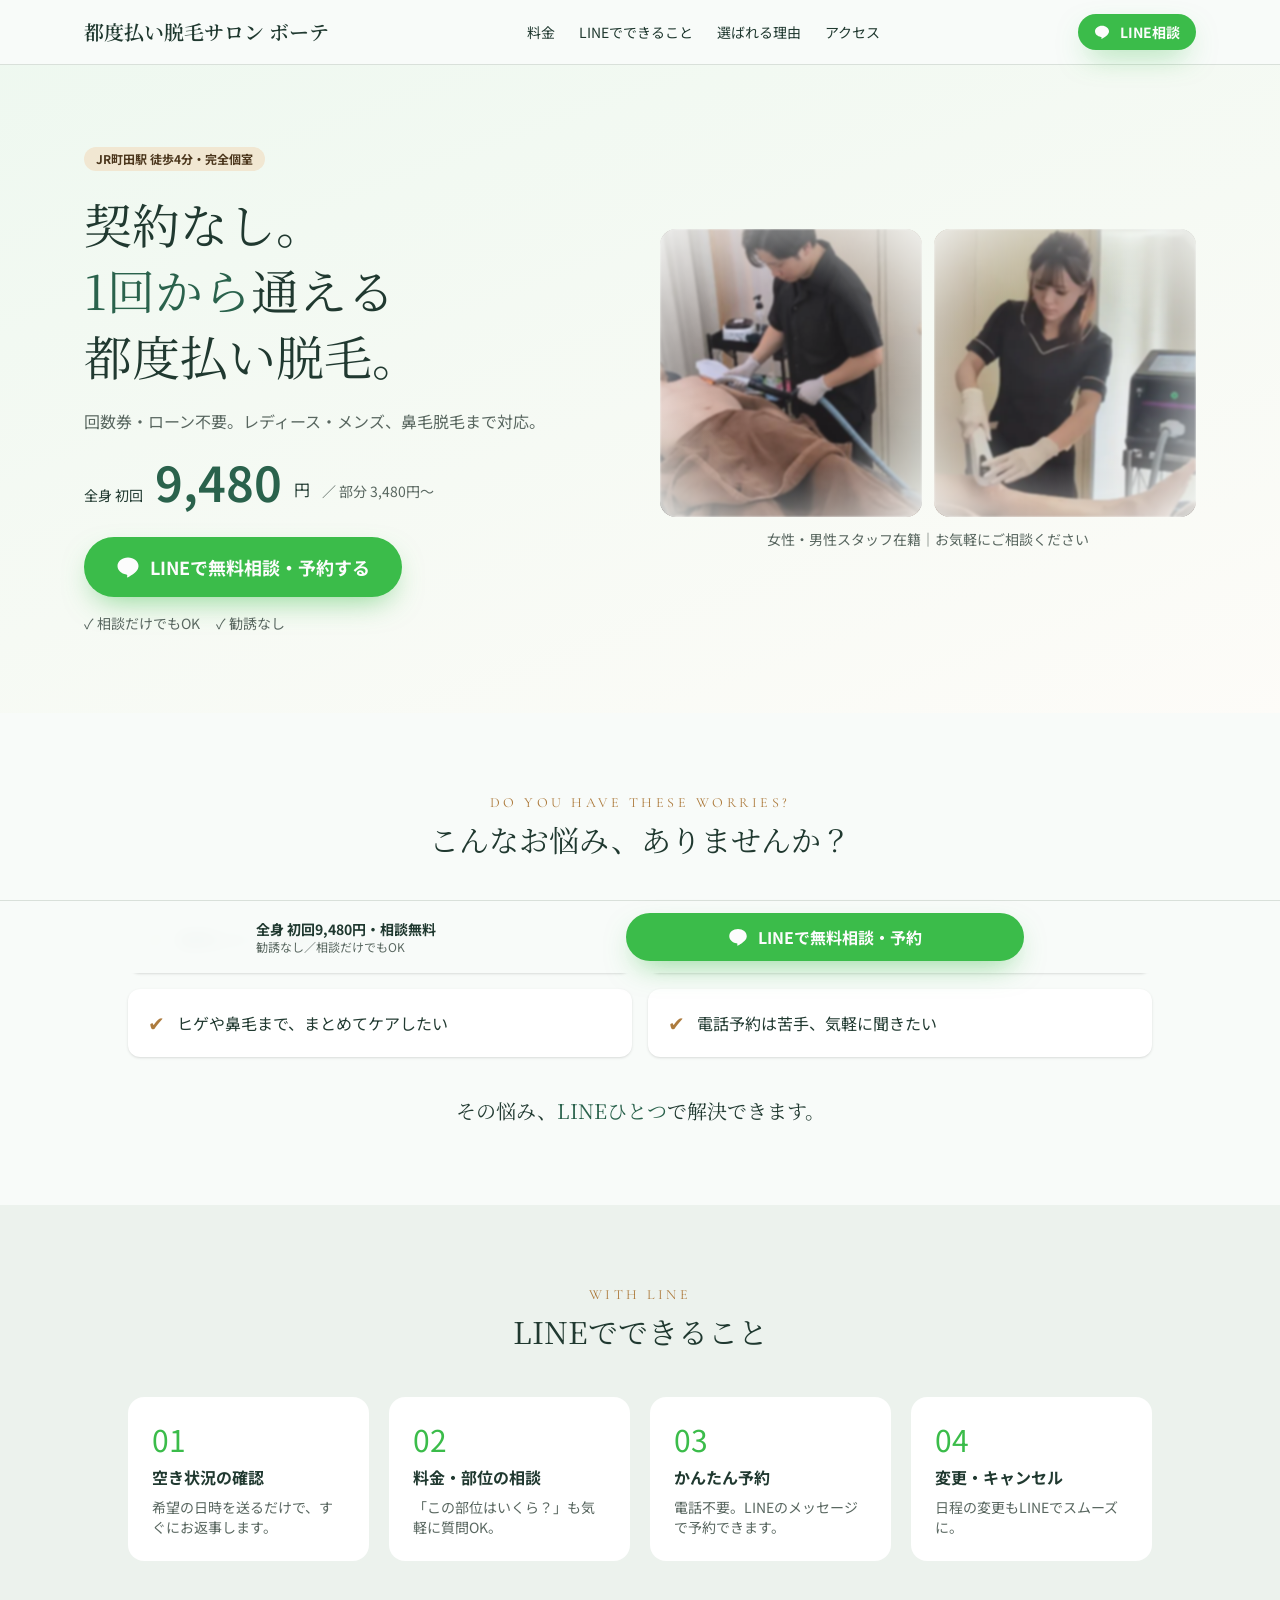
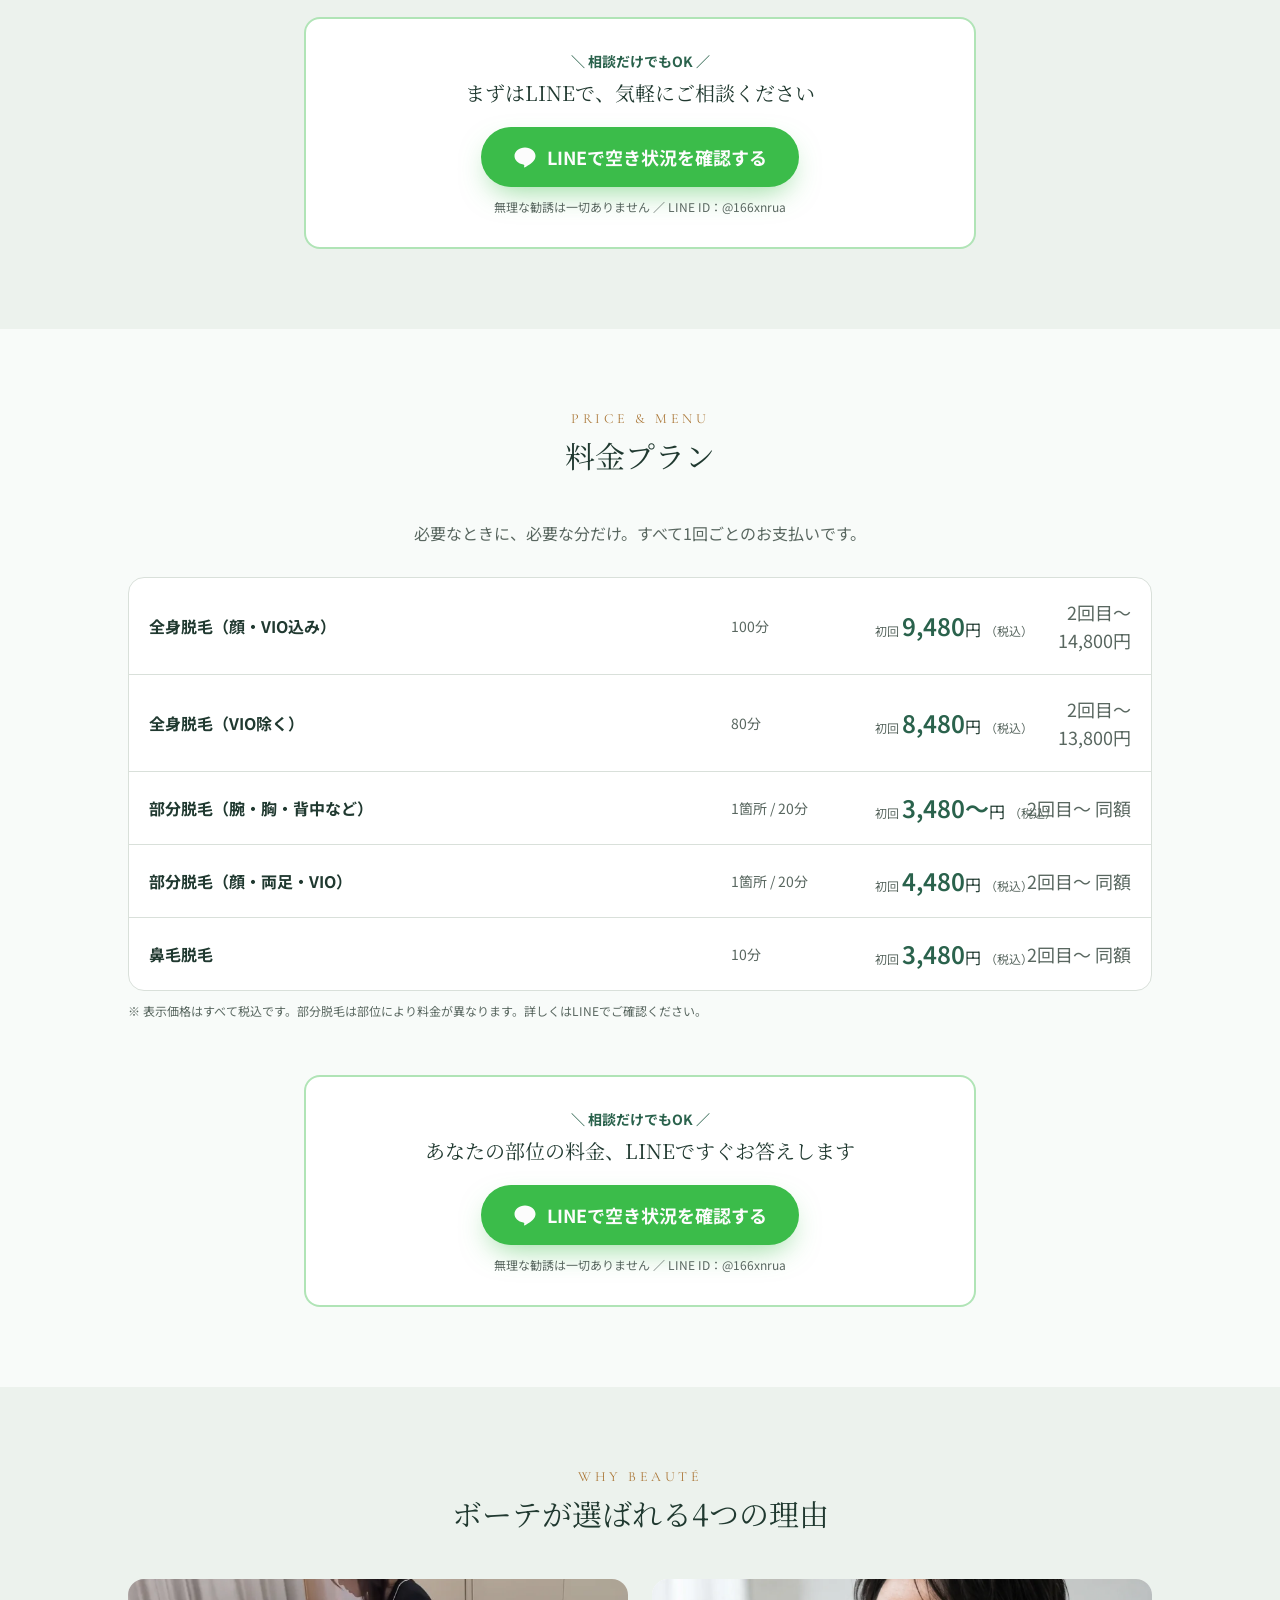
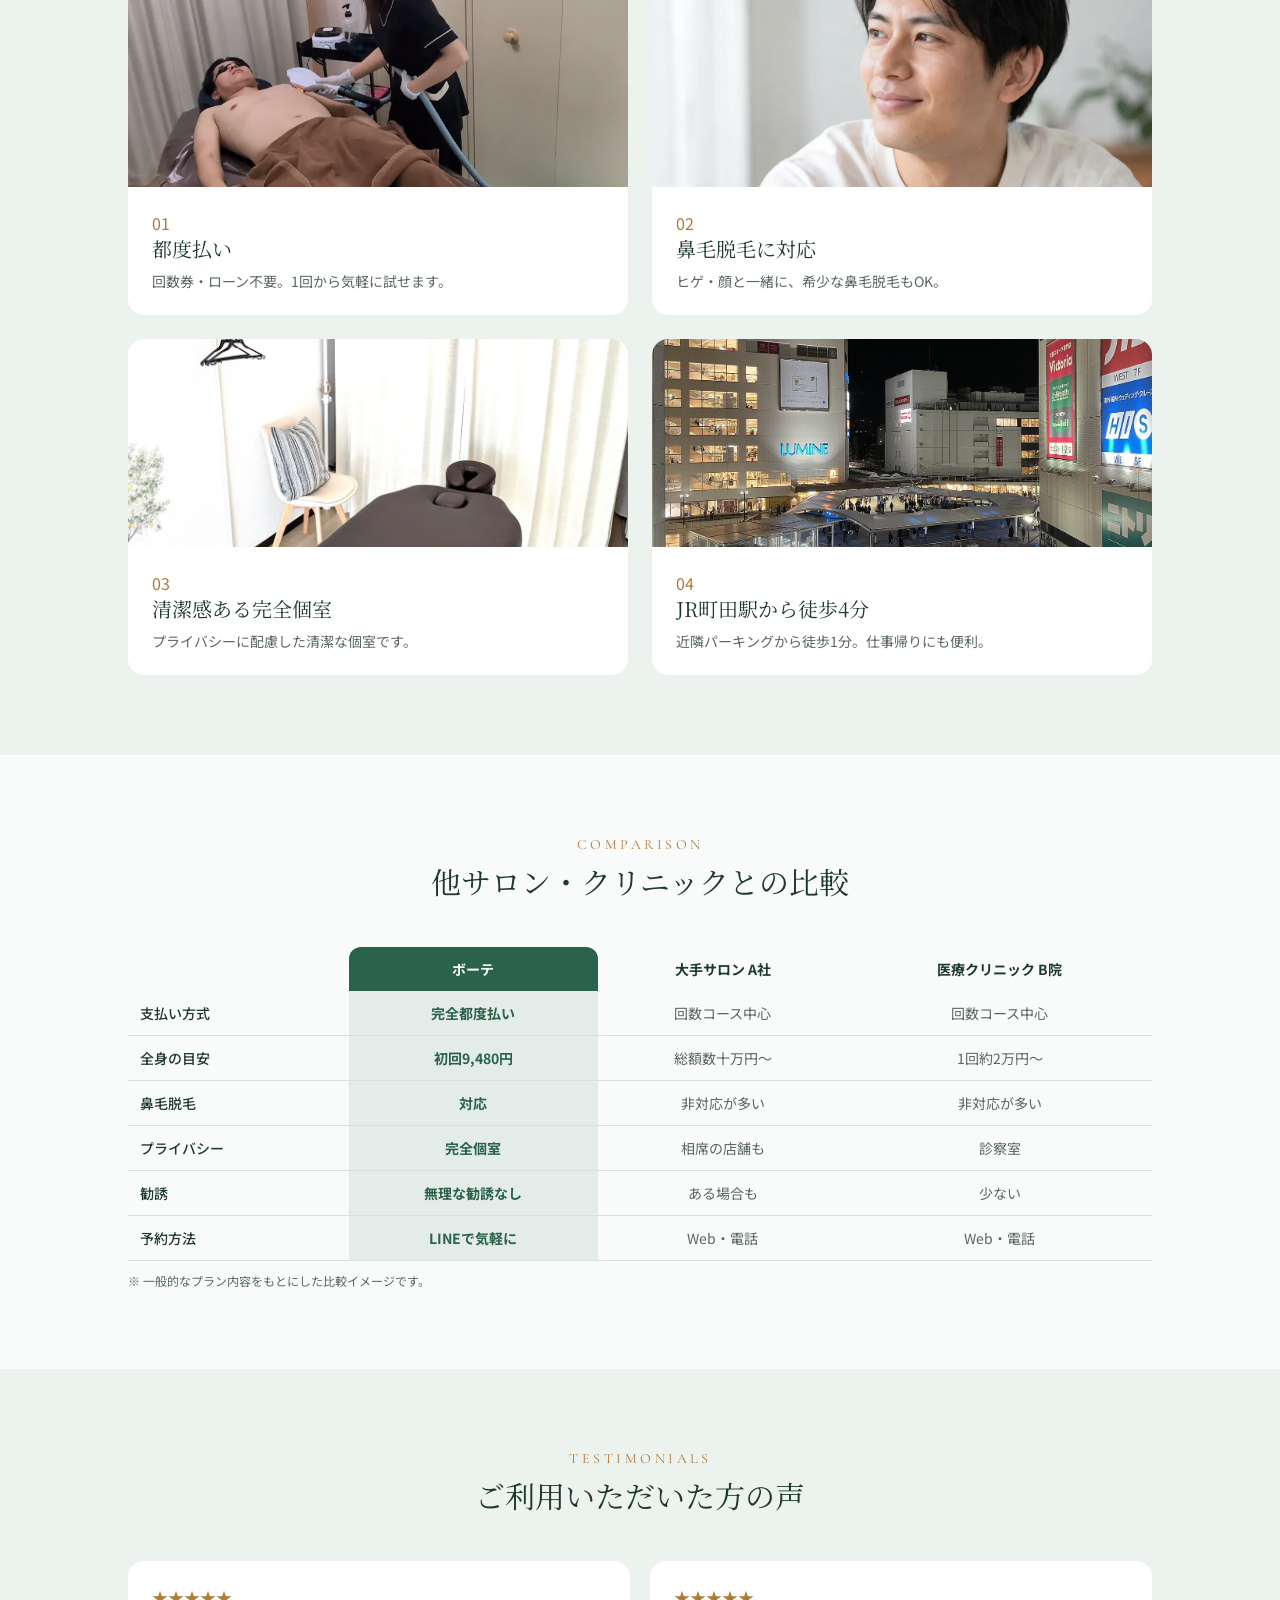
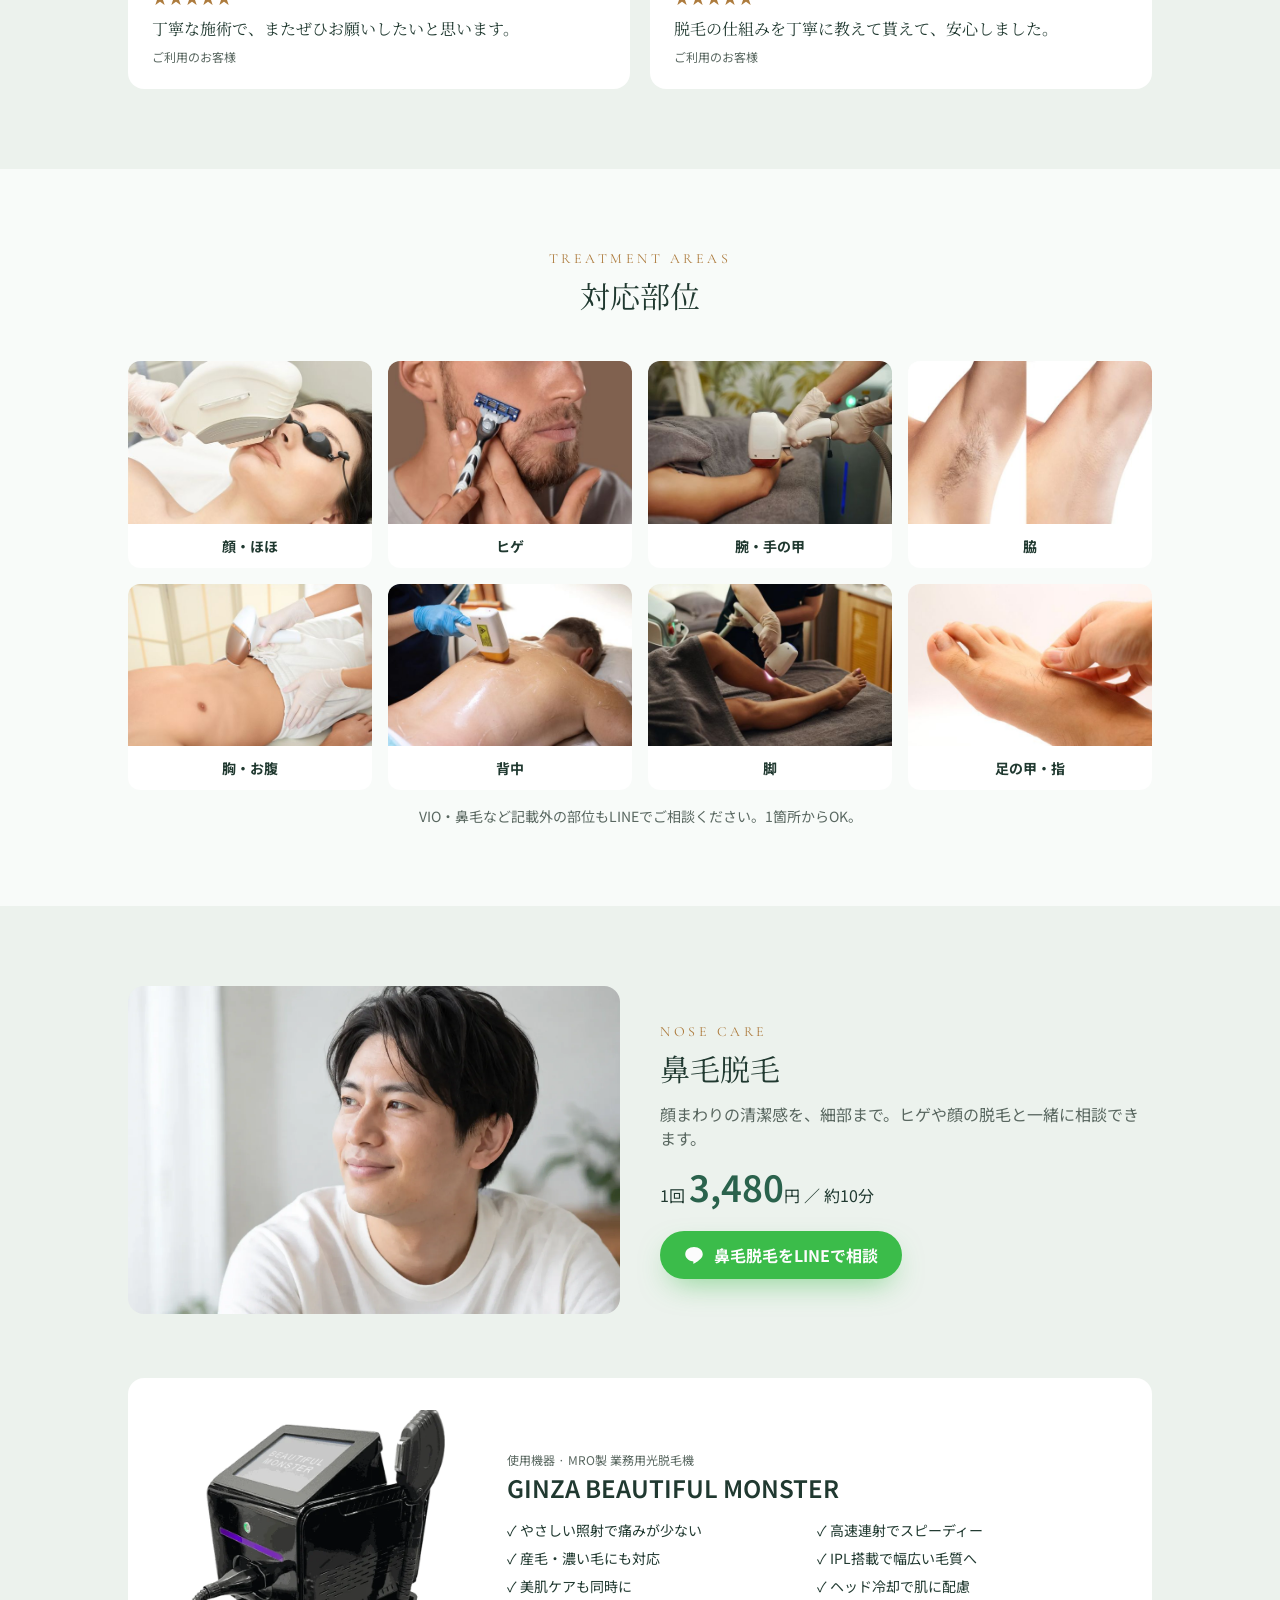
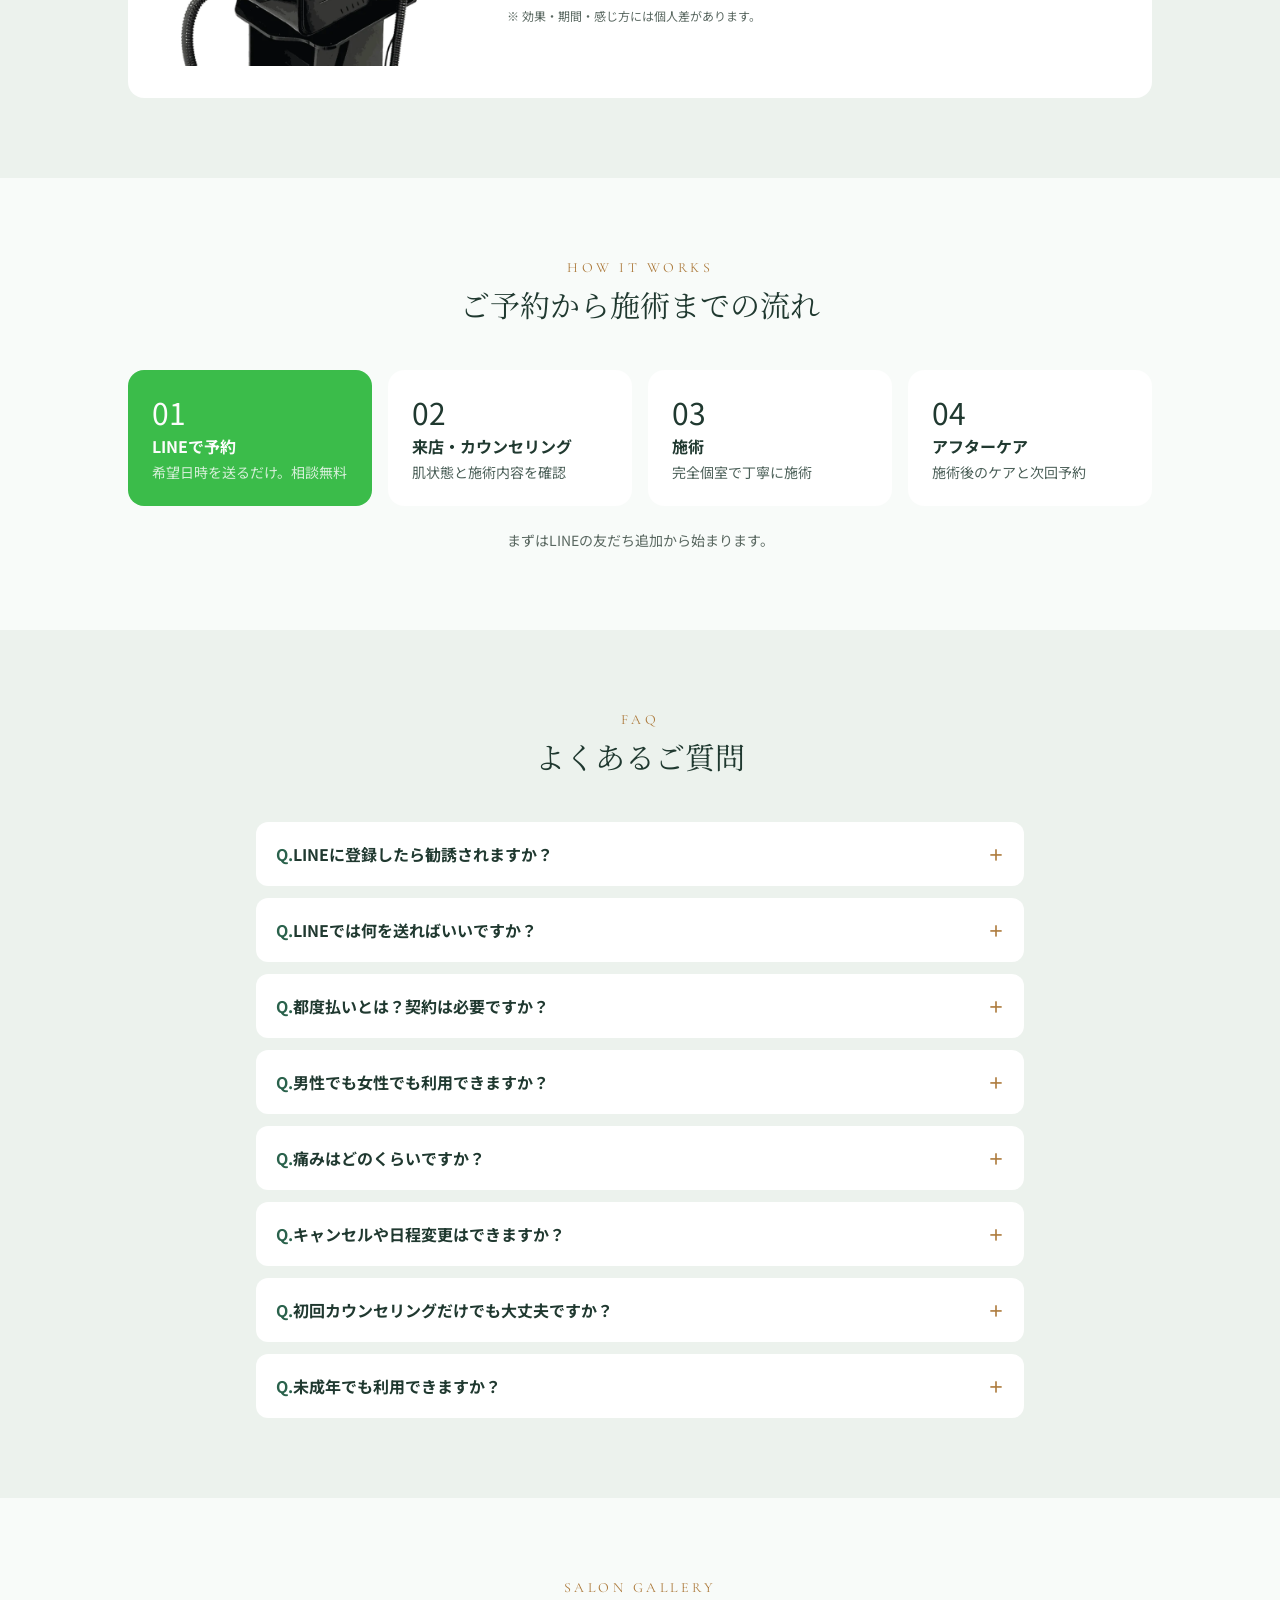
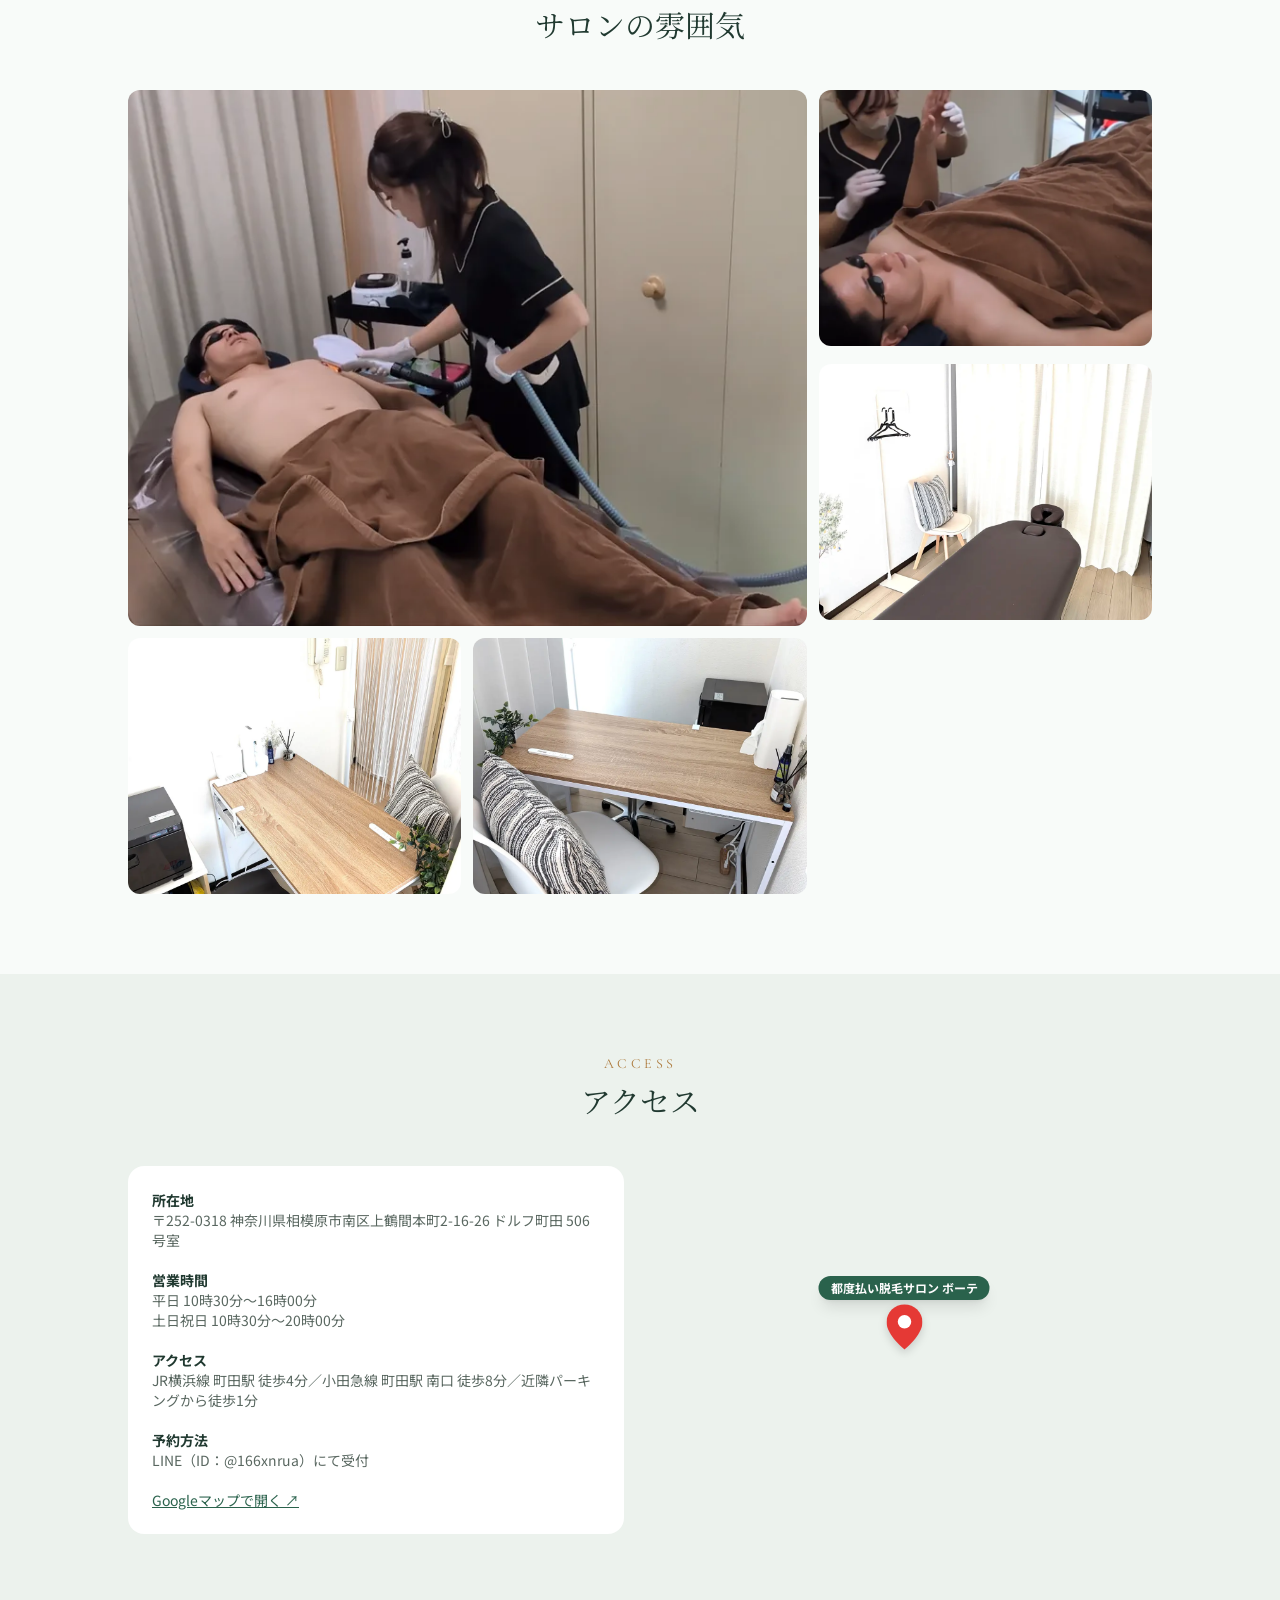
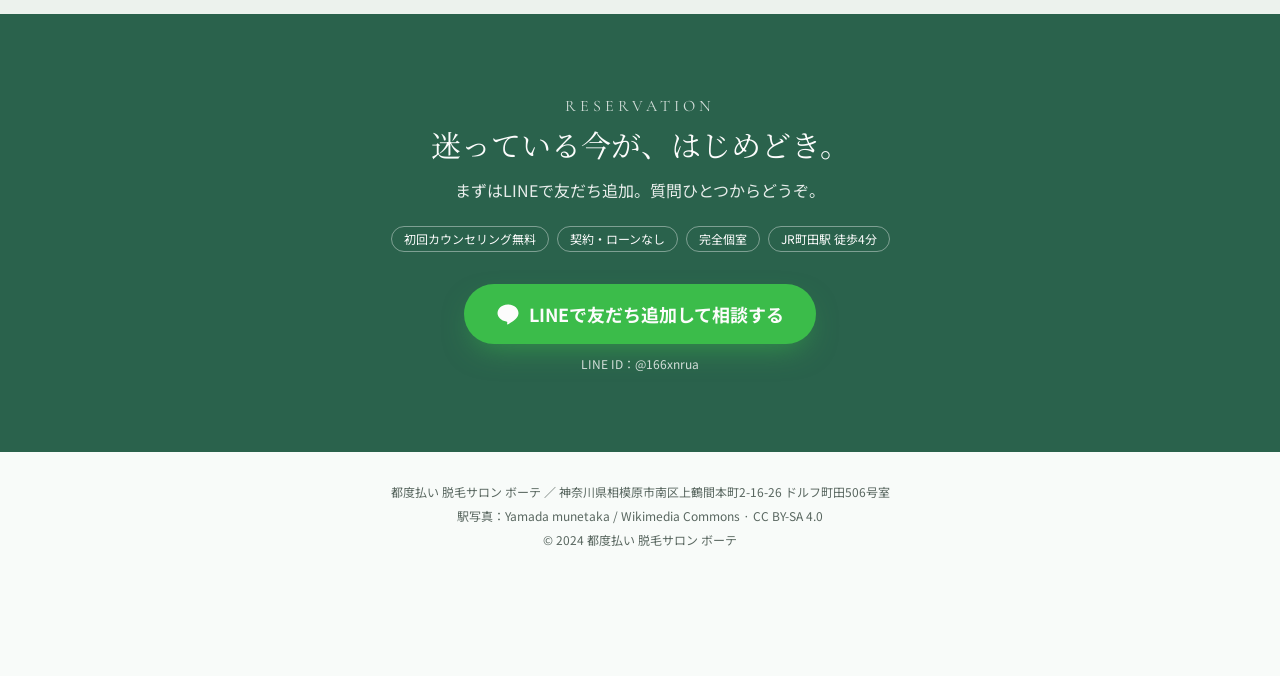
==== commit 2472773d: "Add files via upload" ====
--- a/index.html
+++ b/index.html
@@ -1,596 +1,6 @@
-<!DOCTYPE html>
-<html lang="ja">
-<head>
-<meta charset="UTF-8">
-<meta name="viewport" content="width=device-width,initial-scale=1">
-<title>町田の都度払い脱毛サロン ボーテ｜全身脱毛・ヒゲ脱毛・鼻毛脱毛をLINE予約</title>
-<meta name="description" content="小田急線町田駅南口徒歩8分・JR横浜線町田駅徒歩4分の都度払い脱毛サロン ボーテ。全身脱毛、ヒゲ脱毛、部分脱毛、鼻毛脱毛に対応。契約・回数券・ローンなし、初回全身9,480円、部分脱毛3,480円から。LINEで空き状況・料金相談・無料カウンセリング予約ができます。">
-<meta name="robots" content="index,follow,max-image-preview:large">
-<meta name="theme-color" content="#2e6f68">
-<meta property="og:type" content="website">
-<meta property="og:locale" content="ja_JP">
-<meta property="og:site_name" content="都度払い 脱毛サロン ボーテ">
-<meta property="og:title" content="町田の都度払い脱毛サロン ボーテ｜LINEで無料相談・予約">
-<meta property="og:description" content="小田急線町田駅南口徒歩8分・JR横浜線町田駅徒歩4分の完全個室脱毛サロン。契約なしの都度払いで、全身脱毛・ヒゲ脱毛・鼻毛脱毛まで対応。初回カウンセリング無料。">
-<meta name="twitter:card" content="summary_large_image">
-<link rel="preconnect" href="https://fonts.googleapis.com">
-<link href="https://fonts.googleapis.com/css2?family=Cormorant+Garamond:wght@400;500;600&family=Inter:wght@400;500;600;700&family=Noto+Serif+JP:wght@400;500;600&family=Noto+Sans+JP:wght@300;400;500;700&display=swap" rel="stylesheet">
-<!-- ================================================================
-     計測タグ設定
-     [1] GA4          : G-G05HZEGFR4（設定済み）
-     [2] Google広告    : AW-18185566476（設定済み）
-     [3] Metaピクセル  : 下記 YOUR_META_PIXEL_ID をイベントマネージャの
-                        「ピクセルID」に置き換えてください（未設定）
-     LINE予約リンクのクリック時に、GA4イベント / Google広告CV /
-     Metaの「Lead」イベントが同時に送信されます。
-================================================================= -->
-<!-- Google tag (gtag.js) : GA4 + Google Ads -->
-<script async src="https://www.googletagmanager.com/gtag/js?id=G-G05HZEGFR4"></script>
-<script>
-  window.dataLayer = window.dataLayer || [];
-  function gtag(){dataLayer.push(arguments);}
-  gtag('js', new Date());
-  gtag('config', 'G-G05HZEGFR4');
-  gtag('config', 'AW-18185566476');
-</script>
-
-<!-- Meta Pixel (Instagram / Facebook 広告用) -->
-<script>
-  /* ▼ YOUR_META_PIXEL_ID をご自身のピクセルIDに置き換え ▼ */
-  var META_PIXEL_ID = 'YOUR_META_PIXEL_ID';
-  if (META_PIXEL_ID !== 'YOUR_META_PIXEL_ID') {
-    !function(f,b,e,v,n,t,s){if(f.fbq)return;n=f.fbq=function(){n.callMethod?
-    n.callMethod.apply(n,arguments):n.queue.push(arguments)};if(!f._fbq)f._fbq=n;
-    n.push=n;n.loaded=!0;n.version='2.0';n.queue=[];t=b.createElement(e);t.async=!0;
-    t.src=v;s=b.getElementsByTagName(e)[0];s.parentNode.insertBefore(t,s)}(window,
-    document,'script','https://connect.facebook.net/en_US/fbevents.js');
-    fbq('init', META_PIXEL_ID);
-    fbq('track', 'PageView');
-  }
-</script>
-
-<style>
-*{box-sizing:border-box;margin:0;padding:0} :root{--bg:#fafbf9;--surface:#fff;--alt:#f0f4f1;--ink:#203c35;--gray:#586861;--lgray:#63726b;--accent:#27634e;--accent-dark:#194635;--border:#dce4dd;--serif:'Noto Serif JP',serif}html{scroll-behavior:smooth;font-size:16px}body{font-family:'Noto Sans JP',sans-serif;color:var(--ink);background:var(--bg);line-height:1.85;-webkit-font-smoothing:antialiased}a{color:inherit;text-decoration:none}img{display:block;max-width:100%;height:auto}button,a,summary{-webkit-tap-highlight-color:transparent}a:focus-visible,summary:focus-visible{outline:3px solid #b07b30;outline-offset:5px}section,[id]{scroll-margin-top:105px}.num{font-family:Inter,sans-serif;font-variant-numeric:tabular-nums}.en{font-family:'Cormorant Garamond',serif}.skip-link{position:fixed;top:-100px;left:12px;background:white;padding:12px;z-index:999}.skip-link:focus{top:12px}nav{height:96px;position:sticky;top:0;z-index:100;display:flex;align-items:center;justify-content:space-between;gap:24px;background:rgba(250,251,249,.96);border-bottom:1px solid var(--border);padding:0 max(4vw,24px);backdrop-filter:blur(16px)}.nav-brand{display:flex;flex-direction:column;line-height:1.1;flex-shrink:0}.brand-en{font-family:'Cormorant Garamond',serif;font-size:40px;font-weight:600;letter-spacing:.035em}.brand-dot{color:#a0ae8e}.brand-sub{font-size:12px;margin-top:7px;letter-spacing:.1em}.nav-links{display:flex;gap:28px;font-size:14px}.nav-links a:hover,.text-link:hover{color:#69805c}.nav-cta{background:var(--accent);color:#fff;padding:12px 22px;font-size:14px;border-radius:3px;white-space:nowrap}.nav-cta span{margin-left:12px}.hero{max-width:1440px;margin:auto;display:grid;grid-template-columns:1fr 1fr;min-height:660px}.hero-content{padding:66px 8% 62px 10%;display:flex;flex-direction:column;justify-content:center}.hero-eyebrow{font-family:Inter,sans-serif;font-size:12px;letter-spacing:.19em;margin-bottom:26px;color:var(--gray)}.hero-title{font:500 clamp(32px,3.4vw,50px)/1.65 var(--serif);letter-spacing:.06em;margin-bottom:22px}.hero-title span{color:var(--accent)}.hero-lead{font-size:16px;line-height:2.1;color:var(--gray)}.hero-audience{font-size:13px;color:var(--gray);margin-top:12px}.hero-price{margin:28px 0;display:flex;align-items:baseline;flex-wrap:wrap;column-gap:12px}.hero-price>span:first-child{font-size:14px}.hero-price strong{font-weight:500;font-size:38px;line-height:1.2}.hero-price small{font-family:'Noto Sans JP',sans-serif;font-size:16px;margin-left:3px}.hero-price>span:last-child{display:block;width:100%;font-size:13px;color:var(--gray);margin-top:9px}.hero-btns{display:flex;align-items:center;gap:24px;flex-wrap:wrap}.btn-primary,.btn-invert{display:inline-flex;align-items:center;justify-content:center;gap:24px;padding:17px 26px;background:var(--accent);color:#fff;border-radius:3px;font-size:15px;font-weight:500;line-height:1.7;transition:background .2s}.btn-primary:hover,.nav-cta:hover{background:var(--accent-dark)}.text-link{font-size:14px;border-bottom:1px solid #96a798;padding:10px 0;white-space:nowrap}.text-link span{margin-left:15px}.hero-visual{position:relative;margin:28px 28px 28px 0;min-width:0;overflow:hidden;border-radius:100px 3px 3px 3px}.hero-visual img{position:absolute;height:100%;width:100%;object-fit:cover;object-position:50% 55%}.hero-caption{position:absolute;right:24px;bottom:26px;color:#fff;font-family:var(--serif);font-size:20px;letter-spacing:.12em;text-shadow:0 1px 12px #000}.salon-strip{display:flex;justify-content:center;gap:0;background:var(--alt);padding:20px 24px;color:var(--gray);font-size:14px}.salon-strip>span{padding:0 36px;border-right:1px solid #ced9cf}.salon-strip>span:last-child{border:0}.salon-strip strong{font-weight:500;color:var(--ink);margin-left:8px}section{padding:90px max(24px,calc((100% - 1120px)/2))}.sec-label{display:block;color:var(--accent);font-family:Inter,sans-serif;font-size:12px;font-weight:500;letter-spacing:.2em;margin-bottom:14px}.sec-title{font:500 clamp(25px,2.6vw,36px)/1.6 var(--serif);letter-spacing:.04em;margin-bottom:36px}.sec-title small{font-family:'Noto Sans JP',sans-serif;display:block;font-size:16px;color:var(--gray)}.price-section{background:var(--surface)}.price-lead{font-size:16px;color:var(--gray);margin:-12px 0 32px}.mobile-only{display:none}.price-table-wrap{border:1px solid var(--border);border-radius:6px;overflow:hidden}.price-table{width:100%;border-collapse:collapse;table-layout:fixed}.price-table caption{position:absolute;width:1px;height:1px;overflow:hidden;clip-path:inset(50%)}.menu-col{width:44%}.price-table th,.price-table td{padding:23px 32px;border-bottom:1px solid var(--border);vertical-align:middle}.price-table thead th{background:var(--alt);font-size:15px;font-weight:500;text-align:center}.price-table thead th:first-child{text-align:left}.price-table thead th span{display:none}.price-table tbody th{text-align:left;font-size:18px;font-weight:500}.price-table tbody th span{font-size:14px;color:var(--gray);font-weight:400;display:block;margin-top:2px}.price-table tbody th small{font-size:13px;color:var(--gray);font-weight:400;display:block;margin-top:4px}.price-table td{text-align:center;white-space:nowrap}.price-table td strong{font-family:Inter,sans-serif;font-variant-numeric:tabular-nums;font-weight:500;font-size:29px;letter-spacing:-.025em}.price-table td small{font-size:14px;margin-left:4px}.price-table .featured{background:#f6f9f4}.price-table tbody tr:first-child td:first-of-type{color:var(--accent)}.price-table tbody tr:last-child>*{border-bottom:0}.same-price{display:block;font-size:13px;font-weight:400;color:var(--gray);margin-top:5px}.price-note{font-size:13px;line-height:1.9;color:var(--gray);margin-top:18px}.reasons{background:var(--alt)}.reason-grid{display:grid;grid-template-columns:repeat(4,minmax(0,1fr));gap:24px}.reason-card{min-width:0}.reason-image{width:100%;aspect-ratio:4/3;object-fit:cover;border-radius:4px;margin-bottom:22px}.reason-num{font-size:13px;letter-spacing:.08em;color:var(--accent);display:block;margin-bottom:8px}.reason-head{font-size:18px;font-weight:500;line-height:1.65;margin-bottom:12px}.reason-body{font-size:15px;line-height:1.95;color:var(--gray)}.compare{background:var(--surface)}.compare .sec-title{font-size:25px}.compare-scroll{overflow-x:auto;border:1px solid var(--border);border-radius:4px}.compare-table{width:100%;border-collapse:collapse;min-width:720px;line-height:1.7}.compare-table th,.compare-table td{padding:16px 18px;font-size:14px;text-align:left;border-bottom:1px solid var(--border)}.compare-table th{font-weight:500;background:var(--alt)}.compare-table th small{display:block}.compare-table .own{background:#f0f6ed}.compare-table th.own{background:var(--accent);color:white}.compare-table td.own strong{font-weight:500}.compare-table .rl{white-space:nowrap;color:var(--gray)}.compare-note{font-size:13px;color:var(--gray);margin-top:16px}.scroll-hint{font-size:13px;color:var(--gray);margin-bottom:12px;display:none}.voice{background:var(--alt)}.voice-grid{display:grid;grid-template-columns:1fr 1fr;gap:32px}.voice-card{padding:28px 32px;border-left:2px solid #a6b69a;background:#fff}.voice-stars{color:#947b43;letter-spacing:.18em;font-size:14px}.voice-text{font-size:16px;line-height:2;margin:16px 0}.voice-who{font-size:13px;color:var(--gray)}.areas{background:var(--surface)}.areas-grid{display:grid;grid-template-columns:repeat(4,1fr);gap:16px}.area-item{position:relative;aspect-ratio:4/3;overflow:hidden;border-radius:3px}.area-item img{width:100%;height:100%;object-fit:cover}.area-cap{position:absolute;inset:auto 0 0;padding:24px 16px 14px;background:linear-gradient(transparent,rgba(10,30,25,.75));color:#fff}.area-cap strong{display:block;font-size:16px;font-weight:500}.area-cap>span{font-family:Inter,sans-serif;font-size:11px;letter-spacing:.1em}.areas-foot{font-size:14px;color:var(--gray);margin-top:20px}.nose-wrap{background:var(--alt);padding:64px max(24px,calc((100% - 1120px)/2))}.nose-inner{display:grid;grid-template-columns:1fr 1fr;gap:64px;align-items:center}.nose-content{padding:12px 0}.nose-title{font:500 36px/1.6 var(--serif);margin-bottom:24px}.nose-desc{font-size:16px;color:var(--gray);line-height:2}.nose-price{margin:20px 0 24px;font-size:15px}.nose-price strong{font-size:30px;font-weight:500;margin:0 4px}.nose-price>span{font-size:14px;color:var(--gray)}.nose-step{display:flex;gap:20px;border-top:1px solid #d3ddd3;padding:16px 0}.ns-num{font-size:13px;color:var(--accent);padding-top:3px}.ns-text strong{font-size:15px;font-weight:500;display:block}.ns-text span{font-size:14px;color:var(--gray)}.nose-image{position:relative;align-self:stretch;overflow:hidden;border-radius:4px;min-height:420px}.nose-image img{width:100%;height:100%;position:absolute;object-fit:cover;object-position:57% center}.nose-image-label{position:absolute;right:14px;bottom:12px;font-size:12px;color:#fff;background:#203c3599;padding:2px 10px;border-radius:2px}.machine{background:var(--surface)}.machine-inner{display:grid;grid-template-columns:.8fr 1.2fr;gap:56px;align-items:center}.machine-visual{background:var(--alt);border-radius:50% 50% 4px 4px;padding:40px}.machine-visual img{width:100%;max-width:300px;margin:auto}.machine-badge{font-size:12px;letter-spacing:.1em;color:var(--gray)}.machine-name{font-size:44px;font-weight:500;line-height:1.1;margin:20px 0 12px}.machine-jp{font-size:13px;color:var(--gray);margin-bottom:20px}.machine-lead{font-size:16px;color:var(--gray);margin-bottom:24px}.machine-feats{display:grid;grid-template-columns:1fr 1fr;gap:18px 24px}.mf{border-top:1px solid var(--border);padding-top:12px}.mf-h{font-size:14px;font-weight:500;line-height:1.8;margin-bottom:5px}.mf-h em{font-family:Inter,sans-serif;font-size:12px;color:#6d8564;font-style:normal;margin-right:10px}.mf-b{font-size:14px;line-height:1.9;color:var(--gray)}.machine-stats{display:flex;flex-wrap:wrap;gap:24px;margin-top:30px}.mst strong{display:block;font-size:28px;font-weight:500;line-height:1.4}.mst strong small{font-size:14px}.mst>span{font-size:12px;color:var(--gray)}.machine-note{font-size:12px;color:var(--gray);margin-top:22px}.faq{background:var(--alt)}.faq-list{max-width:920px}.faq-item{border-bottom:1px solid var(--border);padding:22px 0}.faq-item:first-child{border-top:1px solid var(--border)}.faq-item summary{cursor:pointer;font-size:16px;font-weight:500;list-style:none;display:flex;justify-content:space-between;gap:24px;align-items:center}.faq-item summary::-webkit-details-marker{display:none}.faq-item summary:after{content:'+';font-size:23px;color:var(--accent);font-family:Inter,sans-serif;flex-shrink:0}.faq-item[open] summary:after{content:'−'}.faq-a{font-size:15px;color:var(--gray);margin-top:14px;padding-right:40px}.flow{background:#fff}.flow-grid{display:grid;grid-template-columns:repeat(4,1fr);gap:28px}.flow-step{border-top:1px solid var(--border);padding-top:22px}.flow-step-n{font-size:25px;font-weight:400;color:#8ca17b;display:block;margin-bottom:15px}.flow-step h4{font-weight:500;font-size:16px;margin-bottom:10px}.flow-step p{font-size:14px;color:var(--gray)}.gallery{padding:72px max(24px,calc((100% - 1120px)/2));background:var(--alt)}.gallery-header{margin-bottom:32px}.gallery-grid{display:grid;grid-template-columns:repeat(4,1fr);gap:12px;grid-auto-rows:210px}.gal-item{position:relative;overflow:hidden;border-radius:3px}.gal-item.big{grid-column:span 2}.gal-item img{width:100%;height:100%;object-fit:cover}.gal-cap{position:absolute;inset:auto 0 0;padding:28px 16px 12px;font-size:12px;color:#fff;background:linear-gradient(transparent,#1c3024aa)}.access{display:grid;grid-template-columns:1.1fr .9fr;gap:56px;padding:90px max(24px,calc((100% - 1120px)/2));background:#fff}.access-row{border-bottom:1px solid var(--border);display:flex;gap:22px;padding:17px 0}.acc-label{font-size:13px;color:var(--gray);min-width:64px;padding-top:3px}.acc-val{font-size:15px;line-height:1.9;overflow-wrap:anywhere}.acc-val small{font-size:14px;display:block;color:var(--gray);margin-top:5px}.access-map{display:flex;align-items:center}.map-box{width:100%;border:1px solid var(--border);background:var(--alt);text-align:center;border-radius:4px;padding:36px 24px}.map-fallback{display:flex;flex-direction:column;align-items:center;gap:20px}.map-pin{font-size:30px}.map-fallback-text{font-size:14px;color:var(--gray)}.map-open-btn{background:var(--accent);padding:12px 22px;font-size:14px;color:#fff;border-radius:3px}.map-copy{border-top:1px solid var(--border);margin-top:30px;padding-top:24px}.map-copy>p:first-child{font-size:12px!important}.map-title{font-size:28px}.map-sub{font-size:13px;color:var(--gray);margin-top:8px}.map-detail{font-size:12px;color:var(--gray);margin-top:18px}.cta{background:#eaf0e7;text-align:center;padding-top:80px;padding-bottom:80px}.cta-title{font:500 32px/1.65 var(--serif);margin-bottom:16px}.cta-sub{font-size:16px;color:var(--gray);margin-bottom:26px}.cta-proof{display:flex;flex-wrap:wrap;justify-content:center;gap:8px 24px;margin-bottom:26px;font-size:13px;color:var(--gray)}.cta-line-id{font-size:13px;color:var(--gray);margin-top:20px}footer{padding:36px max(24px,calc((100% - 1120px)/2));background:#fff;display:flex;justify-content:space-between;gap:32px;align-items:center}.footer-brand{font-size:15px;font-weight:500;white-space:nowrap}.footer-info{font-size:12px;color:var(--gray);text-align:right}.sticky-cta{display:none}
-@media(min-width:1440px){.hero-content{padding-left:100px}.hero-visual{margin-right:60px}}
-@media(max-width:1100px){.nav-links{gap:18px}.brand-sub{font-size:11px}.nav-cta{padding:12px 16px}.hero-content{padding:45px 8%}.hero-visual{margin:24px 24px 24px 0}.hero{min-height:640px}.reason-grid{gap:18px}.reason-head{font-size:16px}.reason-body{font-size:14px}.salon-strip>span{padding:0 20px}.machine-inner{gap:32px}.nose-inner{gap:36px}}
-@media(max-width:800px){nav{height:82px;padding:0 24px}.nav-links{display:none}.hero{min-height:600px}.hero-content{padding:40px 24px}.hero-title{font-size:32px}.hero-visual{margin:20px 20px 20px 0;border-top-left-radius:70px}.hero-lead{font-size:15px}.hero-price strong{font-size:32px}.hero-btns{gap:10px}.hero-btns .btn-primary{padding:15px 18px;font-size:14px}.salon-strip>span{padding:0 16px;font-size:12px}.salon-strip strong{margin-left:4px}section{padding-top:64px;padding-bottom:64px}.reason-grid{grid-template-columns:1fr 1fr;gap:32px 22px}.reason-head{font-size:18px}.reason-body{font-size:16px}.reason-image{margin-bottom:16px}.price-table th,.price-table td{padding:20px 18px}.price-table td strong{font-size:25px}.machine-inner{grid-template-columns:1fr}.machine-visual{max-width:440px;width:100%;margin:auto}.machine-visual img{max-width:240px}.areas-grid{grid-template-columns:1fr 1fr}.nose-inner{gap:28px}.nose-image{min-height:380px}.nose-title{font-size:30px}.voice-grid{gap:20px}.voice-card{padding:24px}.flow-grid{grid-template-columns:1fr 1fr;gap:28px}.gallery-grid{grid-template-columns:1fr 1fr;grid-auto-rows:220px}.gal-item.big:last-child{display:none}.access{grid-template-columns:1fr;gap:40px;padding-top:64px;padding-bottom:64px}.map-box{padding:28px}.map-detail{display:none}.scroll-hint{display:block}footer{flex-direction:column;align-items:flex-start;gap:16px}.footer-info{text-align:left}.sticky-cta{display:flex;flex-direction:row-reverse;align-items:center;gap:14px;position:fixed;bottom:0;left:0;right:0;z-index:110;padding:12px 20px calc(12px + env(safe-area-inset-bottom));border-top:1px solid var(--border);background:#fffffff5;backdrop-filter:blur(12px)}.sticky-cta>a:first-child{flex:1;text-align:center;background:var(--accent);color:white;font-size:14px;padding:13px 10px;border-radius:3px}.sticky-price{font-size:13px;text-align:center;line-height:1.7;flex-shrink:0}.sticky-price span{display:block;font-size:11px;color:var(--gray)}body{padding-bottom:85px}}
-@media(max-width:560px){nav{height:76px;padding:0 20px;gap:10px}.brand-en{font-size:32px}.brand-sub{font-size:10px;letter-spacing:.01em}.nav-cta{font-size:12px;padding:11px 12px}.nav-cta span{margin-left:3px}.hero{display:flex;flex-direction:column;min-height:0}.hero-content{padding:38px 24px 32px}.hero-eyebrow{font-size:11px;margin-bottom:20px}.hero-title{font-size:34px;line-height:1.6;margin-bottom:18px;letter-spacing:.04em}.hero-title br:nth-child(2){display:none}.hero-lead{font-size:16px}.hero-audience{font-size:12px;margin-top:10px}.hero-price{margin:22px 0}.hero-price strong{font-size:36px}.hero-btns{gap:16px}.hero-btns .btn-primary{font-size:14px;padding:15px 18px;gap:14px}.text-link{font-size:13px}.text-link span{margin-left:4px}.hero-visual{height:260px;margin:0 20px 24px;border-radius:64px 3px 3px 3px}.hero-visual img{object-position:50% 57%}.hero-caption{font-size:16px;right:18px;bottom:18px}.salon-strip{padding:14px 12px;flex-wrap:wrap;gap:4px 0}.salon-strip>span{font-size:11px;padding:0 10px}.salon-strip>span:last-child{width:100%;text-align:center;border:0;margin-top:4px}.salon-strip>span:nth-child(2){border:0}section{padding:56px 20px}.sec-label{font-size:11px;margin-bottom:12px}.sec-title{font-size:26px;margin-bottom:26px;letter-spacing:.02em}.price-lead{font-size:15px;line-height:1.9;margin:0 0 26px}.mobile-only{display:block}.price-table-wrap{border-radius:4px}.menu-col{width:42%}.price-table th,.price-table td{padding:18px 8px}.price-table thead th{font-size:13px;padding:14px 8px;white-space:nowrap}.price-table tbody th{font-size:15px;line-height:1.6;padding-left:12px}.price-table tbody th span{font-size:12px;line-height:1.65}.price-table tbody th small{font-size:11px;margin-top:6px}.price-table td strong{font-size:21px;letter-spacing:-.045em}.price-table td small{font-size:11px;margin-left:2px}.same-price{font-size:11px;margin-top:3px}.price-note{font-size:12px;margin-top:14px}.price-section .btn-primary{font-size:14px;padding:16px;width:100%;gap:12px}.price-section p[style]{font-size:12px!important}.reason-grid{gap:28px 16px}.reason-image{aspect-ratio:1.15;object-position:center}.reason-num{font-size:12px;margin-bottom:6px}.reason-head{font-size:16px;line-height:1.6;margin-bottom:8px}.reason-body{font-size:14px;line-height:1.95}.compare .sec-title{font-size:23px}.compare-note{font-size:12px}.voice-grid{grid-template-columns:1fr}.voice-card{padding:22px 24px}.voice-text{font-size:16px}.areas-grid{gap:12px}.area-cap{padding:20px 12px 10px}.area-cap strong{font-size:14px}.area-cap>span{font-size:10px}.areas-foot{font-size:14px}.nose-wrap{padding:52px 20px}.nose-inner{display:flex;flex-direction:column-reverse;gap:28px;align-items:stretch}.nose-image{min-height:0;height:280px}.nose-image img{object-position:center 35%}.nose-content{padding:0}.nose-title{font-size:28px;margin-bottom:16px}.nose-desc{font-size:16px}.nose-step{padding:14px 0}.machine-name{font-size:37px}.machine-feats{gap:18px 16px}.mf-h{font-size:14px}.mf-h em{display:block;margin-bottom:4px}.mf-b{font-size:14px}.machine-stats{gap:18px}.mst strong{font-size:24px}.mst>span{font-size:11px}.faq-item{padding:20px 0}.faq-item summary{font-size:15px;gap:18px}.faq-a{font-size:15px;padding-right:0}.flow-grid{gap:28px 20px}.flow-step h4{font-size:15px}.flow-step p{font-size:14px}.gallery{padding:52px 20px}.gallery-grid{gap:10px;grid-auto-rows:190px}.gal-cap{font-size:11px;padding:20px 12px 10px}.access{padding:56px 20px}.access-row{display:block;padding:16px 0}.acc-label{display:block;font-size:12px;margin-bottom:6px}.acc-val{font-size:15px}.access .btn-primary{width:100%;font-size:14px}.map-box{padding:24px 18px}.cta{padding:60px 20px}.cta-title{font-size:27px}.cta-sub{font-size:15px}.cta-proof{gap:6px 18px;font-size:12px}.cta .btn-primary{width:100%;font-size:15px}.footer-brand{font-size:14px}footer{padding:28px 20px}.footer-info{font-size:11px}.sticky-cta{padding:10px 16px calc(10px + env(safe-area-inset-bottom));gap:12px}.sticky-cta>a:first-child{font-size:13px}.sticky-price{font-size:12px}}
-@media(max-width:360px){nav{padding:0 12px}.brand-en{font-size:29px}.brand-sub{font-size:9px}.nav-cta{font-size:11px;padding:10px}.hero-content{padding:32px 20px}.hero-title{font-size:30px}.hero-btns{gap:8px}.hero-btns .btn-primary{padding:14px 12px;font-size:13px}.text-link{font-size:12px}section{padding-left:16px;padding-right:16px}.price-table th,.price-table td{padding-left:6px;padding-right:6px}.price-table tbody th{font-size:14px;padding-left:10px}.price-table td strong{font-size:19px}.price-table thead th{font-size:12px}.reason-head{font-size:15px}}
-@media(prefers-reduced-motion:reduce){html{scroll-behavior:auto}*,*:before,*:after{transition:none!important;animation:none!important}}
-
-</style>
-<script type="application/ld+json">
-{
-  "@context": "https://schema.org",
-  "@type": "BeautySalon",
-  "name": "都度払い 脱毛サロン ボーテ",
-  "image": "",
-  "url": "",
-  "description": "小田急線町田駅南口徒歩8分・JR横浜線町田駅徒歩4分で通える都度払い脱毛サロン。全身脱毛、ヒゲ脱毛、部分脱毛、鼻毛脱毛、無料カウンセリングに対応。",
-  "telephone": "",
-  "priceRange": "¥¥",
-  "address": {
-    "@type": "PostalAddress",
-    "streetAddress": "上鶴間本町2-16-26 ドルフ町田506号室",
-    "addressLocality": "相模原市南区",
-    "addressRegion": "神奈川県",
-    "postalCode": "252-0318",
-    "addressCountry": "JP"
-  },
-  "areaServed": ["町田", "相模原", "神奈川県"],
-  "hasOfferCatalog": {
-    "@type": "OfferCatalog",
-    "name": "脱毛メニュー",
-    "itemListElement": [
-      {"@type":"Offer","name":"部分脱毛 1箇所 20分","price":"3480","priceCurrency":"JPY"},
-      {"@type":"Offer","name":"部分脱毛(VIO) 1箇所 20分","price":"4480","priceCurrency":"JPY"},
-      {"@type":"Offer","name":"初回限定 全身脱毛(顔、VIO込み) 100分","price":"9480","priceCurrency":"JPY"},
-      {"@type":"Offer","name":"全身脱毛(顔、VIO込み) 2回目以降","price":"14800","priceCurrency":"JPY"},
-      {"@type":"Offer","name":"全身脱毛(顔、VIO除く) 新規","price":"7780","priceCurrency":"JPY"},
-      {"@type":"Offer","name":"全身脱毛(顔、VIO除く) 2回目以降","price":"12800","priceCurrency":"JPY"},
-      {"@type":"Offer","name":"鼻毛脱毛","price":"3480","priceCurrency":"JPY"}
-    ]
-  },
-  "sameAs": ["https://lin.ee/zMTM0r4", "https://www.instagram.com/beaute.machida/"]
-}
-</script>
-<script type="application/ld+json">
-{
-  "@context": "https://schema.org",
-  "@type": "FAQPage",
-  "mainEntity": [
-    {"@type":"Question","name":"都度払いとは何ですか?契約は必要ですか?","acceptedAnswer":{"@type":"Answer","text":"回数券や月額プランのような契約は一切不要です。ご来店ごとにその都度メニューをお選びいただき、その回数分だけお支払いいただく仕組みです。"}},
-    {"@type":"Question","name":"男性でも女性でも利用できますか?","acceptedAnswer":{"@type":"Answer","text":"はい、性別を問わずどなたでもご利用いただけます。完全個室での施術です。"}},
-    {"@type":"Question","name":"痛みはどのくらいありますか?","acceptedAnswer":{"@type":"Answer","text":"輪ゴムで弾かれるような軽い刺激を感じる程度です。カウンセリングで出力調整のご相談も可能です。"}},
-    {"@type":"Question","name":"鼻毛脱毛の料金を教えてください","acceptedAnswer":{"@type":"Answer","text":"鼻毛脱毛は1回3,480円税込です。部分脱毛と同様に都度払いでご利用いただけます。"}},
-    {"@type":"Question","name":"キャンセルや日程変更はできますか?","acceptedAnswer":{"@type":"Answer","text":"LINEにて承っております。直前のご連絡はキャンセル料が発生する場合があります。"}},
-    {"@type":"Question","name":"LINE予約では何を送ればいいですか?","acceptedAnswer":{"@type":"Answer","text":"ご希望のメニュー、希望日時、お悩みの部位を送っていただければ、空き状況と料金の目安をご案内します。"}},
-    {"@type":"Question","name":"初回カウンセリングだけでも大丈夫ですか?","acceptedAnswer":{"@type":"Answer","text":"はい、初回カウンセリングは無料です。無理な勧誘はなく、相談だけでもご利用いただけます。"}}
-  ]
-}
-</script>
-</head>
-<body>
-<a class="skip-link" href="#menu">料金プランへスキップ</a>
-
-<!-- NAV -->
-<nav aria-label="メインナビゲーション">
-<a class="nav-brand" href="#top"><span class="brand-en">Beauté<span class="brand-dot">.</span></span><span class="brand-sub">町田の都度払い脱毛サロン ボーテ</span></a>
-<div class="nav-links"><a href="#menu">料金プラン</a><a href="#reasons">選ばれる理由</a><a href="#machine">使用機器</a><a href="#access">アクセス</a></div>
-<a class="nav-cta" href="https://lin.ee/zMTM0r4">LINEで無料相談 <span aria-hidden="true">↗</span></a>
-</nav>
-
-<main id="top">
-<div class="hero">
-<div class="hero-content"><p class="hero-eyebrow">MACHIDA · PRIVATE SALON</p>
-<h1 class="hero-title">気負わず通える。<br>自分らしく、<br><span>すっきりと。</span></h1>
-<p class="hero-lead">町田の完全個室サロンで、<br>あなたのペースに合う都度払い脱毛。</p>
-<p class="hero-audience">レディース・メンズともに対応</p>
-<div class="hero-price"><span>部分脱毛 1回</span><strong class="num">3,480<small>円〜</small></strong><span>契約・回数券・ローン不要</span></div>
-<div class="hero-btns"><a class="btn-primary" href="https://lin.ee/zMTM0r4">LINEで無料相談・予約 <span aria-hidden="true">↗</span></a><a class="text-link" href="#menu">料金プランを見る <span aria-hidden="true">↓</span></a></div>
-</div>
-<div class="hero-visual"><img src="[data-uri]" alt="ボーテの明るい完全個室の施術スペース" fetchpriority="high" width="1054" height="1400"><span class="hero-caption">ひとりの時間を、大切に。</span></div>
-</div>
-<div class="salon-strip"><span>JR町田駅 <strong>徒歩4分</strong></span><span>小田急線町田駅 <strong>徒歩8分</strong></span><span>初回カウンセリング <strong>無料</strong></span></div>
-
-<!-- PRICE -->
-<section class="price-section" id="menu">
-  <span class="sec-label">PRICE &amp; MENU</span>
-<h2 class="sec-title">料金プラン</h2>
-<p class="price-lead">必要なときに、必要な分だけ。<br class="mobile-only">すべて1回ごとのお支払いです。</p>
-<div class="price-table-wrap"><table class="price-table"><caption>脱毛メニュー・1回あたりの料金</caption>
-<colgroup><col class="menu-col"><col><col></colgroup>
-<thead><tr><th scope="col">メニュー<span>所要時間</span></th><th scope="col">初回</th><th scope="col">2回目以降</th></tr></thead>
-<tbody>
-<tr class="featured"><th scope="row">全身脱毛<span>顔・VIO込み</span><small>100分</small></th><td><strong>9,480</strong><small>円</small></td><td><strong>14,800</strong><small>円</small></td></tr>
-<tr><th scope="row">全身脱毛<span>顔・VIO除く</span><small>80分</small></th><td><strong>7,780</strong><small>円</small></td><td><strong>12,800</strong><small>円</small></td></tr>
-<tr><th scope="row">部分脱毛<span>顔・腕・脚・胸・背中など</span><small>1箇所 / 20分</small></th><td colspan="2"><strong>3,480</strong><small>円〜</small><span class="same-price">初回・2回目以降 同額</span></td></tr>
-<tr><th scope="row">VIO脱毛<span>1箇所</span><small>20分</small></th><td colspan="2"><strong>4,480</strong><small>円</small><span class="same-price">初回・2回目以降 同額</span></td></tr>
-<tr><th scope="row">鼻毛脱毛<small>10分</small></th><td colspan="2"><strong>3,480</strong><small>円</small><span class="same-price">初回・2回目以降 同額</span></td></tr>
-</tbody></table></div>
-<p class="price-note">部分脱毛は部位により料金が異なります。対応範囲・詳しい料金はLINEでご確認ください。</p>
-  <div style="text-align:center;margin-top:32px;">
-    <a class="btn-primary" href="https://lin.ee/zMTM0r4">LINEで空き状況・料金を相談する</a>
-  </div>
-  <p style="font-size:17px;color:var(--lgray);margin-top:16px;text-align:center;">※ 詳細はLINEでお問い合わせください。</p>
-</section>
-
-<!-- REASONS -->
-<section class="reasons" id="reasons">
-    <span class="sec-label">WHY BEAUTÉ</span><h2 class="sec-title">ボーテが選ばれる理由</h2>
-  <div class="reason-grid">
-    <div class="reason-card">
-      <img class="reason-image" src="[data-uri]" alt="ボーテのカウンセリングスペース" loading="lazy" width="600" height="400">
-      <span class="reason-num num">01</span>
-      <p class="reason-head">都度払い</p>
-      <p class="reason-body">回数券・ローン不要。1回から気軽に試せます。</p>
-    </div>
-    <div class="reason-card">
-      <img class="reason-image" src="[data-uri]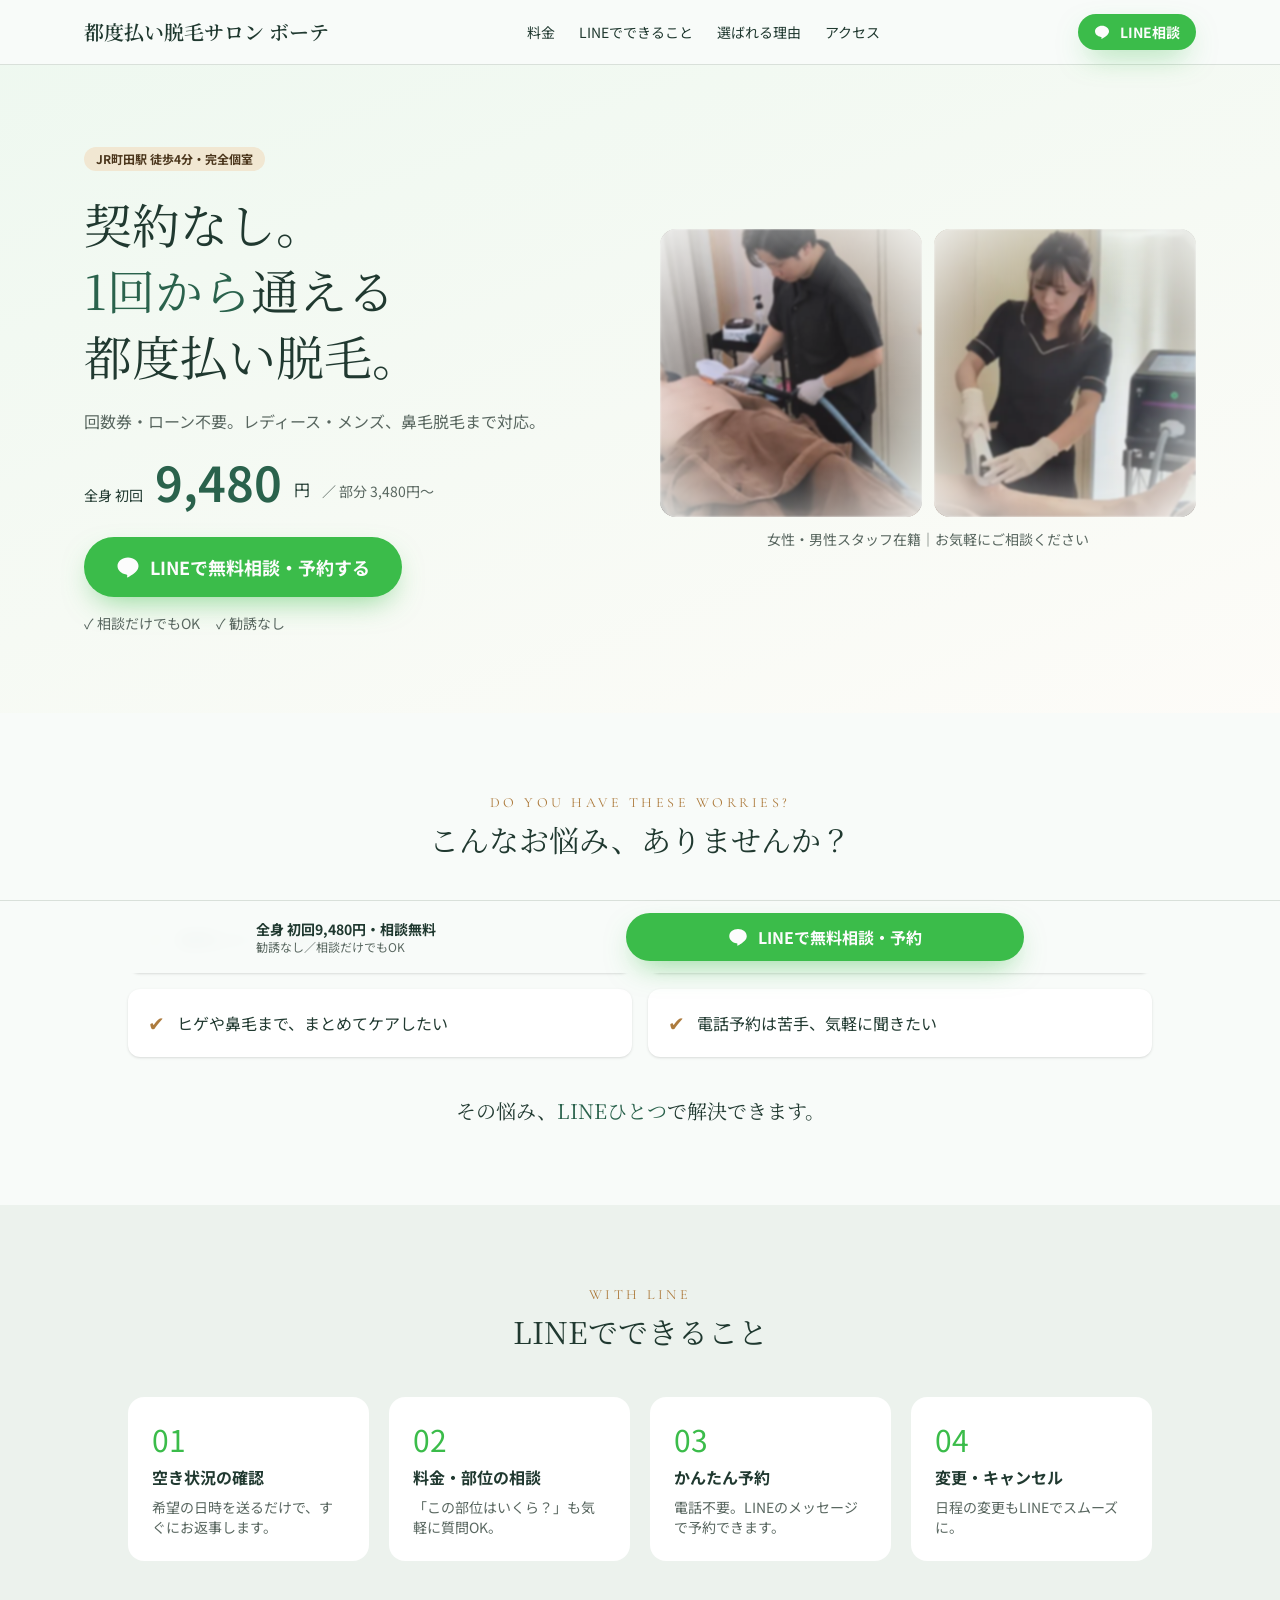
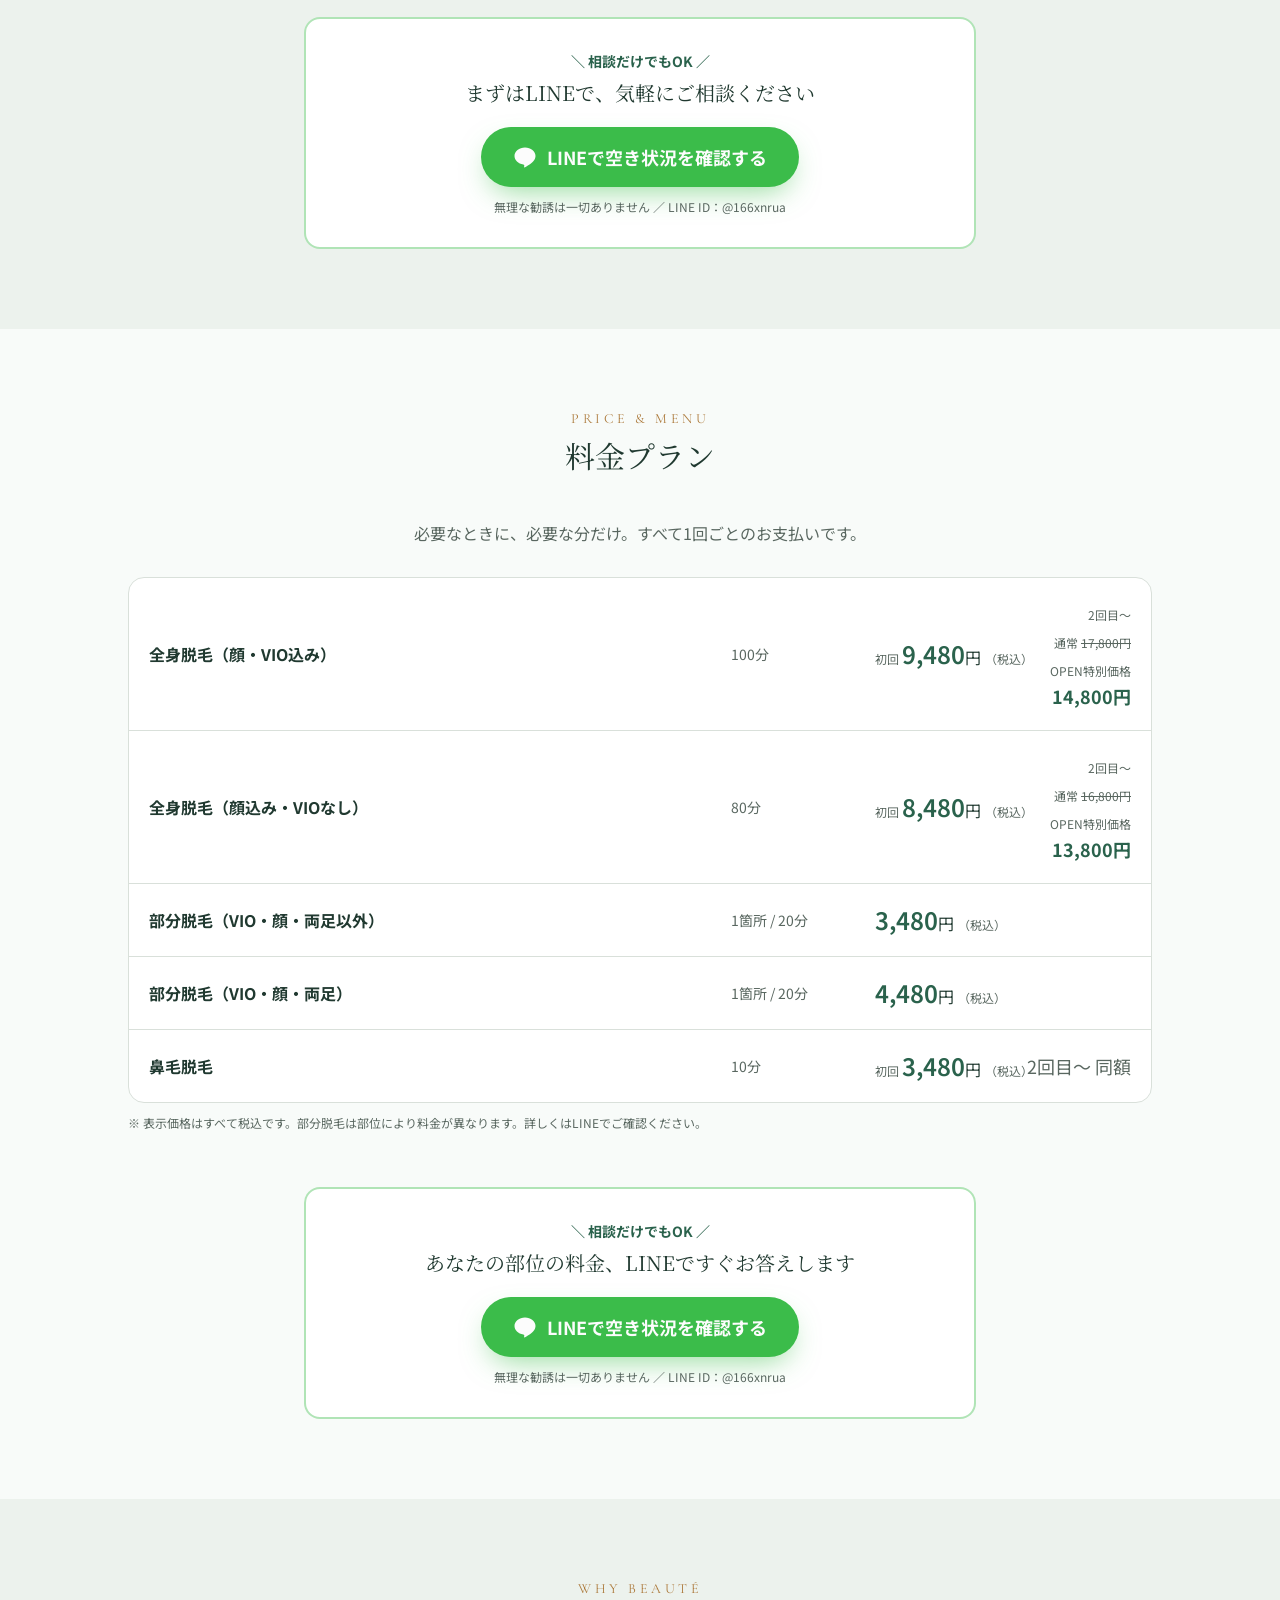
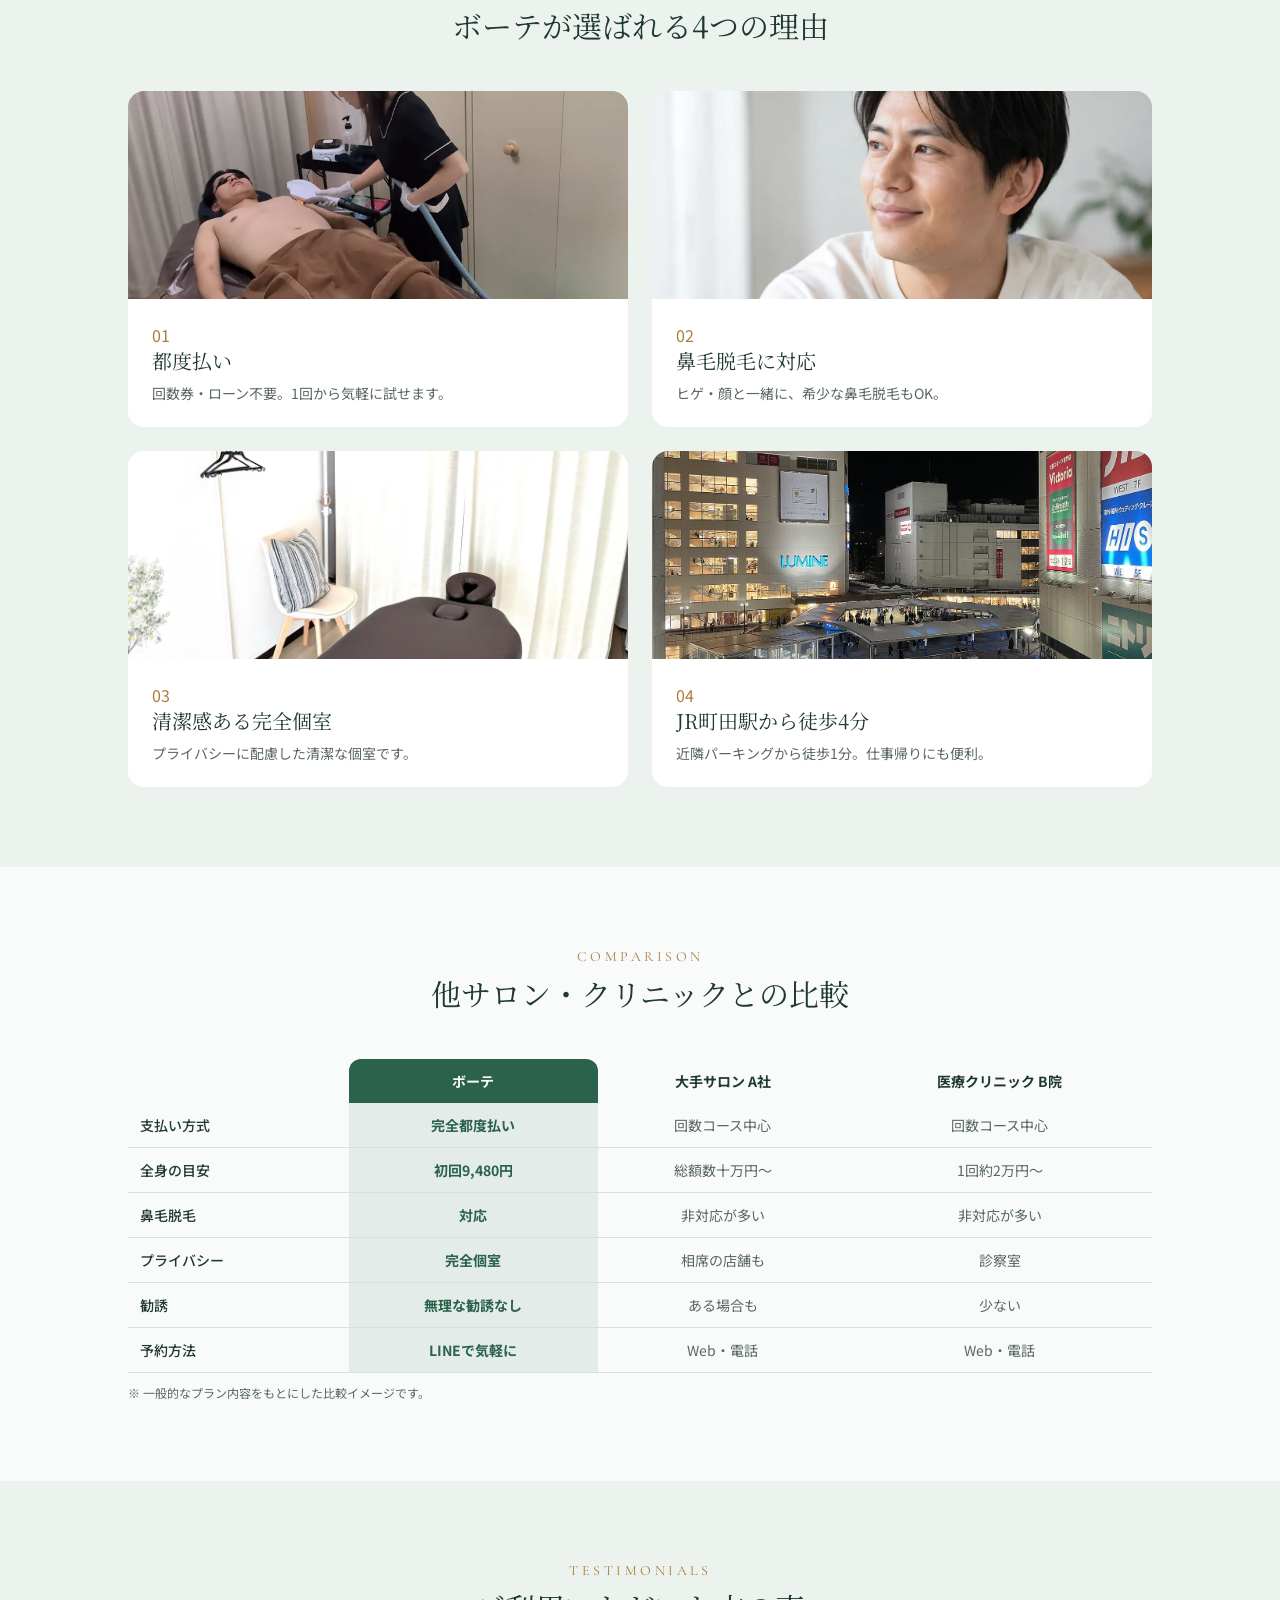
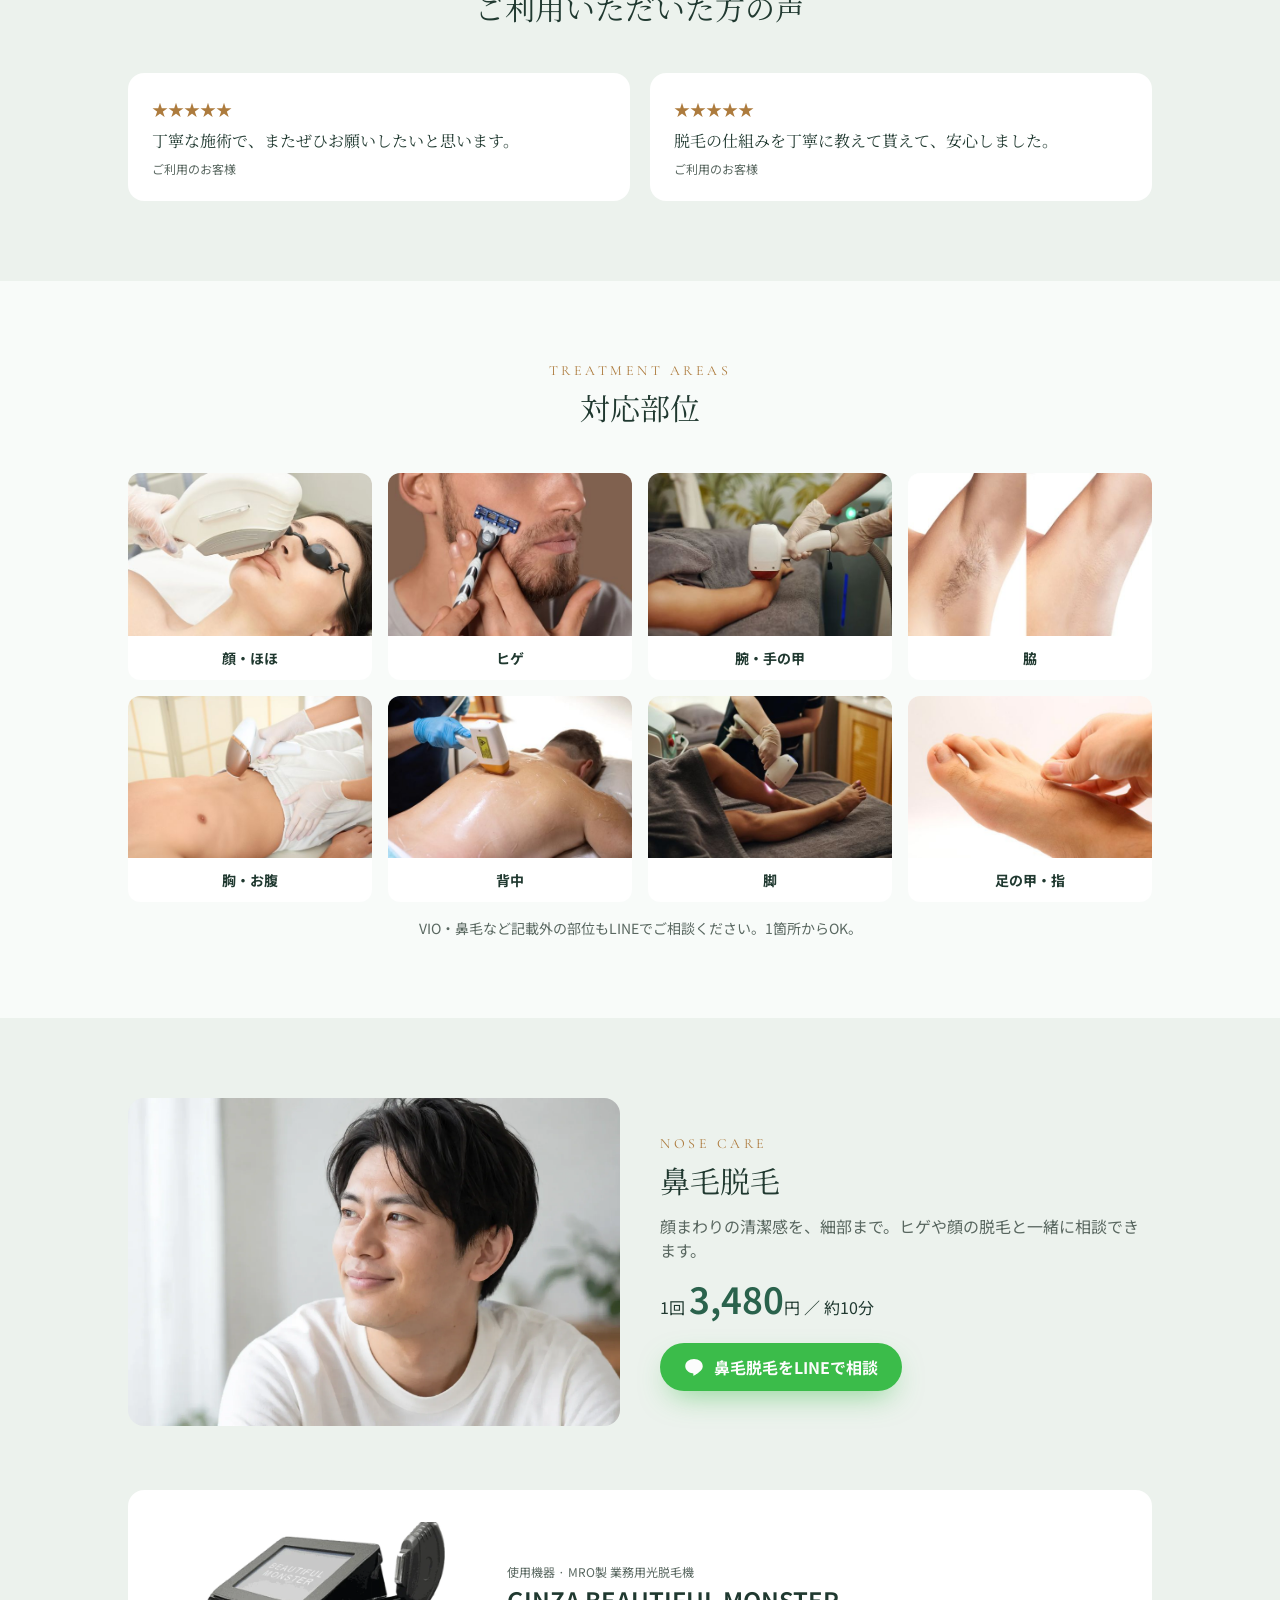
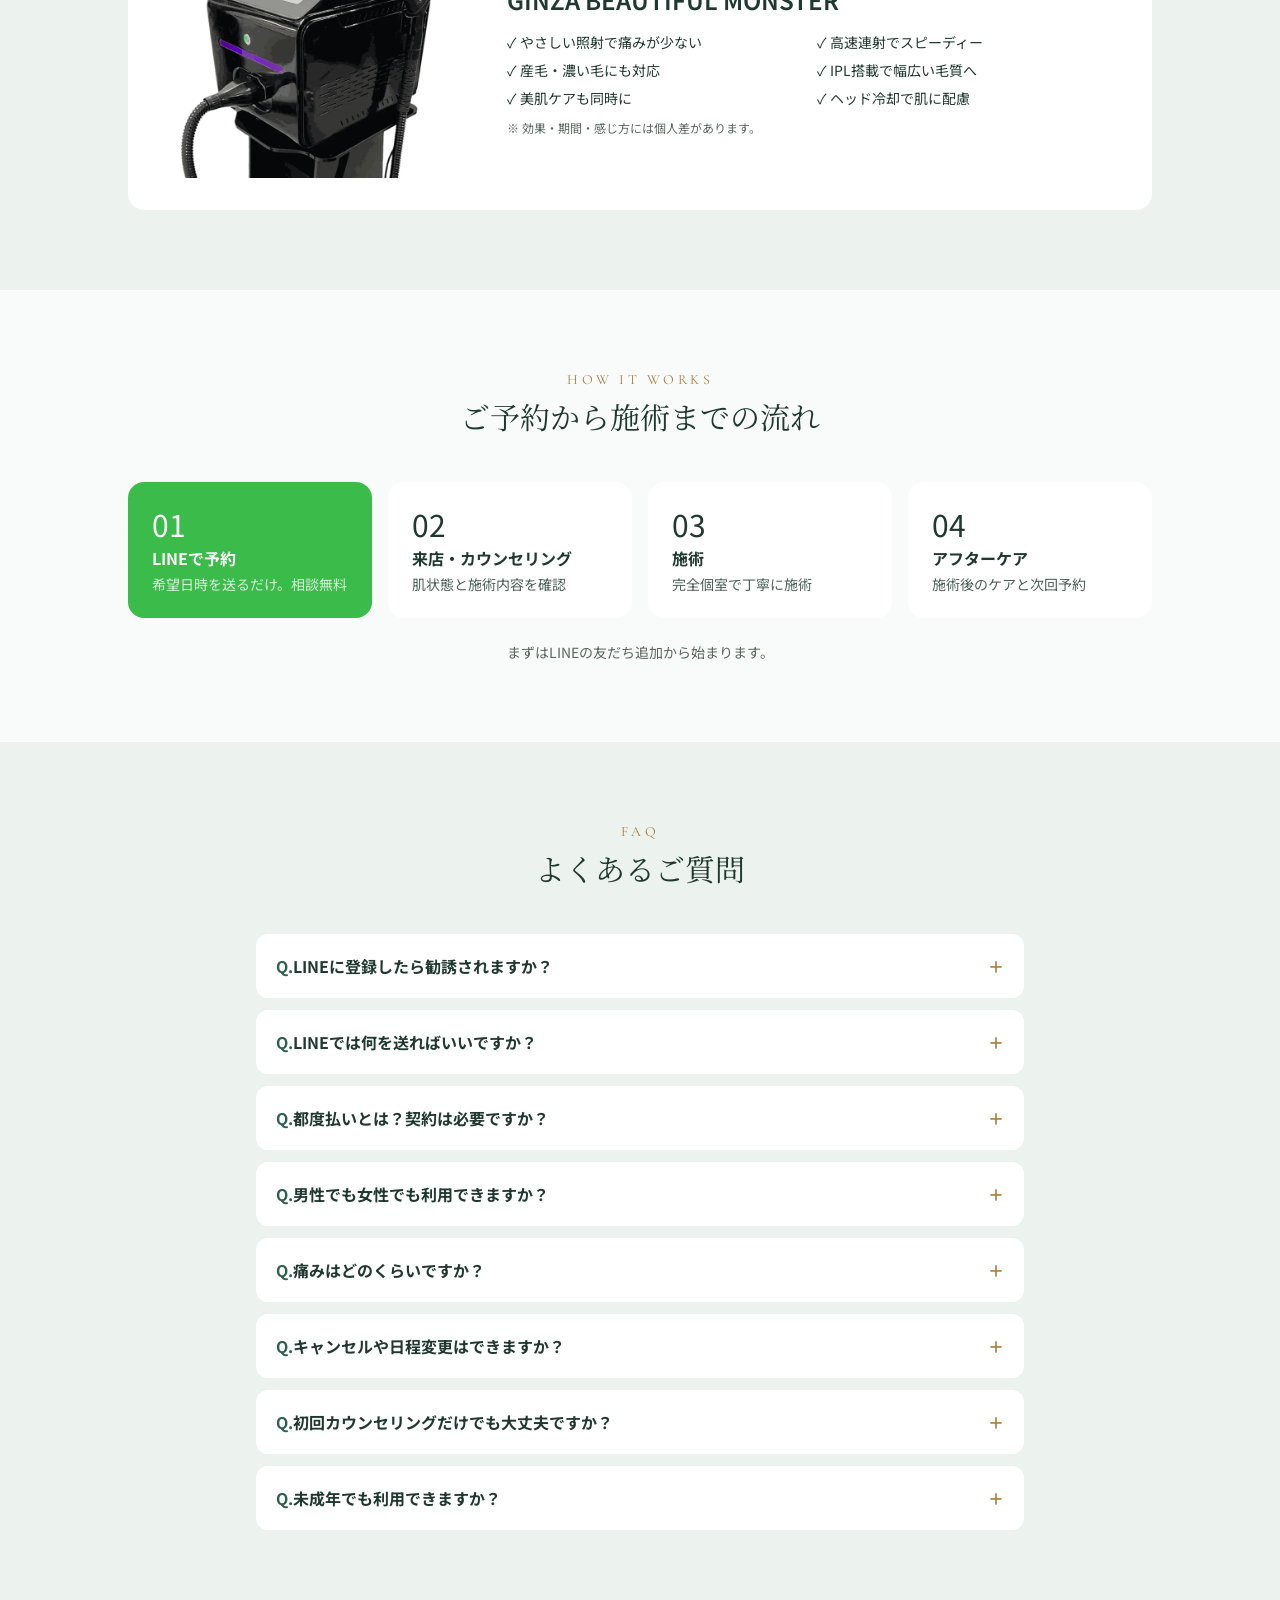
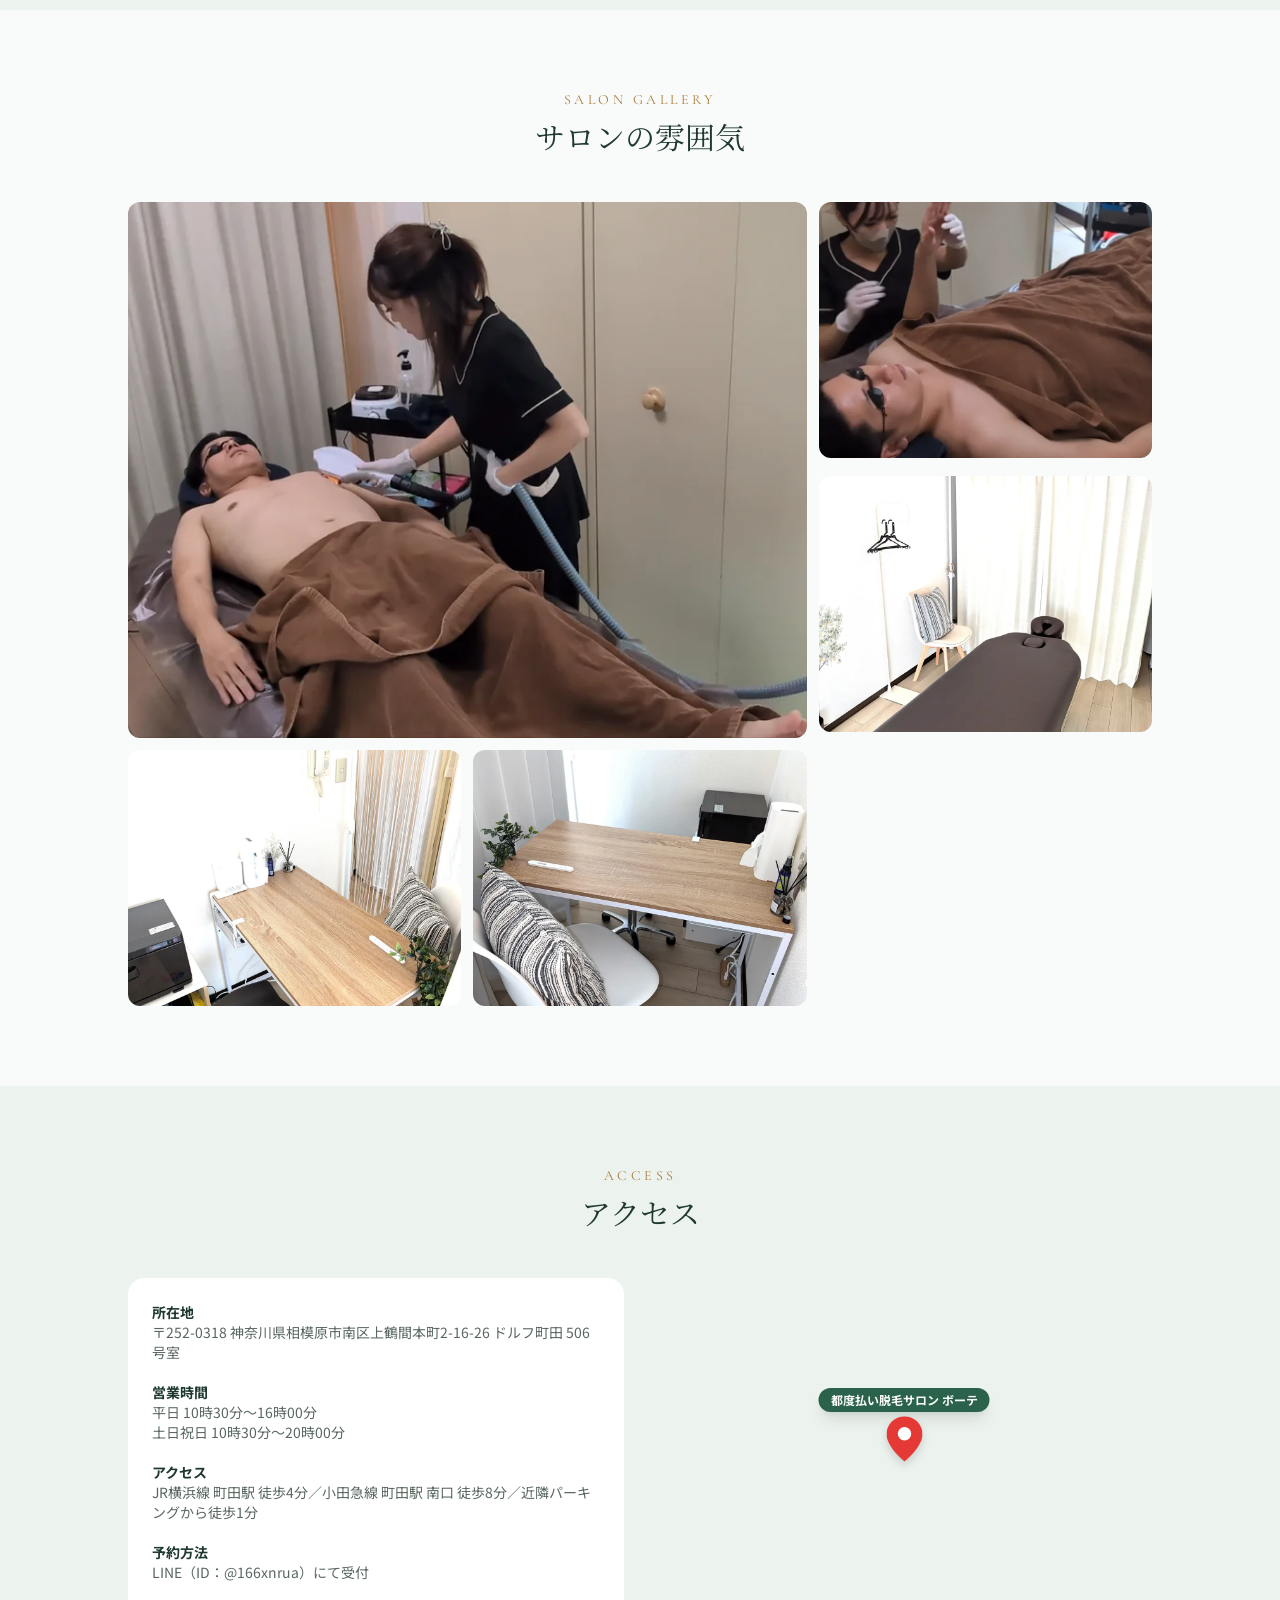
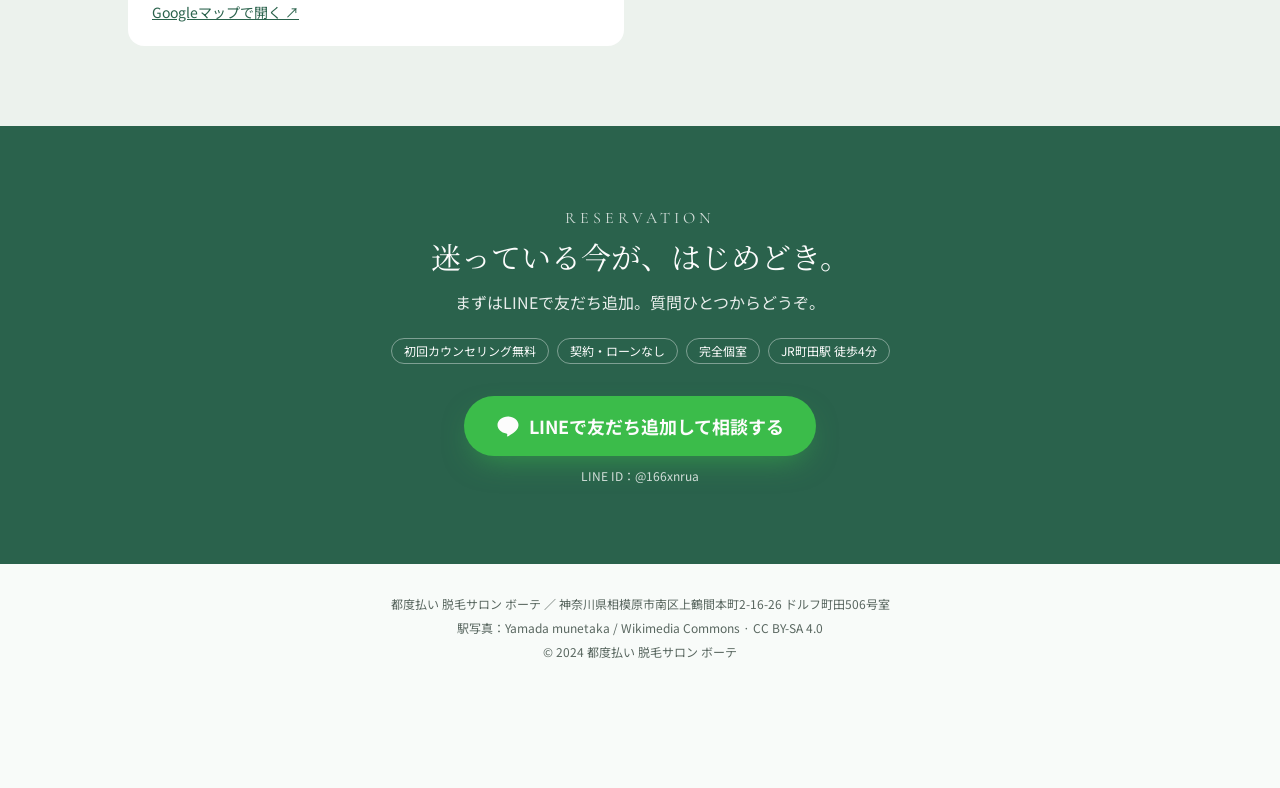
==== commit 2d198109: "Add files via upload" ====
--- a/index.html
+++ b/index.html
@@ -2,5 +2,24 @@
 <style>@layer properties{@supports (((-webkit-hyphens:none)) and (not (margin-trim:inline))) or ((-moz-orient:inline) and (not (color:rgb(from red r g b)))){*,:before,:after,::backdrop{--tw-translate-x:0;--tw-translate-y:0;--tw-translate-z:0;--tw-rotate-x:initial;--tw-rotate-y:initial;--tw-rotate-z:initial;--tw-skew-x:initial;--tw-skew-y:initial;--tw-space-y-reverse:0;--tw-space-x-reverse:0;--tw-border-style:solid;--tw-leading:initial;--tw-font-weight:initial;--tw-tracking:initial;--tw-ordinal:initial;--tw-slashed-zero:initial;--tw-numeric-figure:initial;--tw-numeric-spacing:initial;--tw-numeric-fraction:initial;--tw-shadow:0 0 #0000;--tw-shadow-color:initial;--tw-shadow-alpha:100%;--tw-inset-shadow:0 0 #0000;--tw-inset-shadow-color:initial;--tw-inset-shadow-alpha:100%;--tw-ring-color:initial;--tw-ring-shadow:0 0 #0000;--tw-inset-ring-color:initial;--tw-inset-ring-shadow:0 0 #0000;--tw-ring-inset:initial;--tw-ring-offset-width:0px;--tw-ring-offset-color:#fff;--tw-ring-offset-shadow:0 0 #0000;--tw-outline-style:solid;--tw-blur:initial;--tw-brightness:initial;--tw-contrast:initial;--tw-grayscale:initial;--tw-hue-rotate:initial;--tw-invert:initial;--tw-opacity:initial;--tw-saturate:initial;--tw-sepia:initial;--tw-drop-shadow:initial;--tw-drop-shadow-color:initial;--tw-drop-shadow-alpha:100%;--tw-drop-shadow-size:initial;--tw-backdrop-blur:initial;--tw-backdrop-brightness:initial;--tw-backdrop-contrast:initial;--tw-backdrop-grayscale:initial;--tw-backdrop-hue-rotate:initial;--tw-backdrop-invert:initial;--tw-backdrop-opacity:initial;--tw-backdrop-saturate:initial;--tw-backdrop-sepia:initial;--tw-duration:initial;--tw-ease:initial;--tw-content:"";--tw-animation-delay:0s;--tw-animation-direction:normal;--tw-animation-duration:initial;--tw-animation-fill-mode:none;--tw-animation-iteration-count:1;--tw-enter-blur:0;--tw-enter-opacity:1;--tw-enter-rotate:0;--tw-enter-scale:1;--tw-enter-translate-x:0;--tw-enter-translate-y:0;--tw-exit-blur:0;--tw-exit-opacity:1;--tw-exit-rotate:0;--tw-exit-scale:1;--tw-exit-translate-x:0;--tw-exit-translate-y:0}}}@layer theme{:root,:host{--font-mono:ui-monospace,SFMono-Regular,Menlo,Monaco,Consolas,"Liberation Mono","Courier New",monospace;--color-black:#000;--spacing:.25rem;--container-sm:24rem;--container-md:28rem;--container-lg:32rem;--container-xl:36rem;--container-2xl:42rem;--container-3xl:48rem;--container-5xl:64rem;--container-6xl:72rem;--text-xs:.75rem;--text-xs--line-height:calc(1 / .75);--text-sm:.875rem;--text-sm--line-height:calc(1.25 / .875);--text-base:1rem;--text-base--line-height:calc(1.5 / 1);--text-lg:1.125rem;--text-lg--line-height:calc(1.75 / 1.125);--text-xl:1.25rem;--text-xl--line-height:calc(1.75 / 1.25);--text-2xl:1.5rem;--text-2xl--line-height:calc(2 / 1.5);--text-3xl:1.875rem;--text-3xl--line-height:calc(2.25 / 1.875);--text-4xl:2.25rem;--text-4xl--line-height:calc(2.5 / 2.25);--text-5xl:3rem;--text-5xl--line-height:1;--text-7xl:4.5rem;--text-7xl--line-height:1;--font-weight-normal:400;--font-weight-medium:500;--font-weight-semibold:600;--font-weight-bold:700;--tracking-tight:-.025em;--tracking-widest:.1em;--leading-snug:1.375;--leading-relaxed:1.625;--drop-shadow-lg:0 4px 4px #00000026;--ease-in-out:cubic-bezier(.4,0,.2,1);--animate-pulse:pulse 2s cubic-bezier(.4,0,.6,1) infinite;--aspect-video:16 / 9;--default-transition-duration:.15s;--default-transition-timing-function:cubic-bezier(.4,0,.2,1);--default-font-family:"Noto Sans JP",sans-serif;--default-mono-font-family:var(--font-mono);--color-background:var(--background);--color-foreground:var(--foreground);--color-border:var(--border)}}@layer base{*,:after,:before,::backdrop{box-sizing:border-box;border:0 solid;margin:0;padding:0}::file-selector-button{box-sizing:border-box;border:0 solid;margin:0;padding:0}html,:host{-webkit-text-size-adjust:100%;tab-size:4;line-height:1.5;font-family:var(--default-font-family,-apple-system,BlinkMacSystemFont,"Segoe UI",Roboto,"Helvetica Neue","Noto Sans",Arial,sans-serif,"Apple Color Emoji","Segoe UI Emoji","Segoe UI Symbol","Noto Color Emoji");font-feature-settings:var(--default-font-feature-settings,normal);font-variation-settings:var(--default-font-variation-settings,normal);-webkit-tap-highlight-color:transparent}hr{height:0;color:inherit;border-top-width:1px}abbr:where([title]){-webkit-text-decoration:underline dotted;text-decoration:underline dotted}h1,h2,h3,h4,h5,h6{font-size:inherit;font-weight:inherit}a{color:inherit;-webkit-text-decoration:inherit;-webkit-text-decoration:inherit;text-decoration:inherit}b,strong{font-weight:bolder}code,kbd,samp,pre{font-family:var(--default-mono-font-family,ui-monospace,SFMono-Regular,Menlo,Monaco,Consolas,"Liberation Mono","Courier New",monospace);font-feature-settings:var(--default-mono-font-feature-settings,normal);font-variation-settings:var(--default-mono-font-variation-settings,normal);font-size:1em}small{font-size:80%}sub,sup{vertical-align:baseline;font-size:75%;line-height:0;position:relative}sub{bottom:-.25em}sup{top:-.5em}table{text-indent:0;border-color:inherit;border-collapse:collapse}:-moz-focusring:where(:not(iframe)){outline:auto}progress{vertical-align:baseline}summary{display:list-item}ol,ul,menu{list-style:none}img,svg,video,canvas,audio,iframe,embed,object{vertical-align:middle;display:block}img,video{max-width:100%;height:auto}button,input,select,optgroup,textarea{font:inherit;font-feature-settings:inherit;font-variation-settings:inherit;letter-spacing:inherit;color:inherit;opacity:1;background-color:#0000;border-radius:0}::file-selector-button{font:inherit;font-feature-settings:inherit;font-variation-settings:inherit;letter-spacing:inherit;color:inherit;opacity:1;background-color:#0000;border-radius:0}:where(select:is([multiple],[size])) optgroup{font-weight:bolder}:where(select:is([multiple],[size])) optgroup option{padding-inline-start:20px}::file-selector-button{margin-inline-end:4px}::placeholder{opacity:1}@supports (not ((-webkit-appearance:-apple-pay-button))) or (contain-intrinsic-size:1px){::placeholder{color:currentColor}@supports (color:color-mix(in lab,red,red)){::placeholder{color:color-mix(in oklab,currentcolor 50%,transparent)}}}textarea{resize:vertical}::-webkit-search-decoration{-webkit-appearance:none}::-webkit-date-and-time-value{min-height:1lh;text-align:inherit}::-webkit-datetime-edit{display:inline-flex}::-webkit-datetime-edit-fields-wrapper{padding:0}::-webkit-datetime-edit{padding-block:0}::-webkit-datetime-edit-year-field{padding-block:0}::-webkit-datetime-edit-month-field{padding-block:0}::-webkit-datetime-edit-day-field{padding-block:0}::-webkit-datetime-edit-hour-field{padding-block:0}::-webkit-datetime-edit-minute-field{padding-block:0}::-webkit-datetime-edit-second-field{padding-block:0}::-webkit-datetime-edit-millisecond-field{padding-block:0}::-webkit-datetime-edit-meridiem-field{padding-block:0}::-webkit-calendar-picker-indicator{line-height:1}:-moz-ui-invalid{box-shadow:none}button,input:where([type="button"],[type="reset"],[type="submit"]){appearance:button}::file-selector-button{appearance:button}::-webkit-inner-spin-button{height:auto}::-webkit-outer-spin-button{height:auto}[hidden]:where(:not([hidden="until-found"])){display:none!important}*{border-color:var(--color-border)}body{background-color:var(--color-background);color:var(--color-foreground)}}@layer components{.btn-line{background:var(--line);color:var(--line-foreground);box-shadow:var(--shadow-line);border-radius:9999px;justify-content:center;align-items:center;gap:.6rem;font-weight:700;transition:transform .2s,filter .2s;display:inline-flex}.btn-line:hover{filter:brightness(1.05);transform:translateY(-2px)}.pulse-line{animation:2.4s ease-in-out infinite pulseLine}@keyframes pulseLine{0%,100%{box-shadow:var(--shadow-line),0 0 0 0 color-mix(in oklab,var(--line) 50%,transparent)}50%{box-shadow:var(--shadow-line),0 0 0 12px transparent}}.bg-hero{background:var(--gradient-hero)}}@layer utilities{.pointer-events-none{pointer-events:none}.invisible{visibility:hidden}.sr-only{clip-path:inset(50%);white-space:nowrap;border-width:0;width:1px;height:1px;margin:-1px;padding:0;position:absolute;overflow:hidden}.absolute{position:absolute}.fixed{position:fixed}.relative{position:relative}.sticky{position:sticky}.inset-0{inset:0}.inset-x-0{inset-inline:0}.inset-y-0{inset-block:0}.-top-12{top:calc(var(--spacing) * -12)}.top-0{top:0}.top-1\.5{top:calc(var(--spacing) * 1.5)}.top-1\/2{top:50%}.top-3\.5{top:calc(var(--spacing) * 3.5)}.top-4{top:calc(var(--spacing) * 4)}.top-\[1px\]{top:1px}.top-\[50\%\]{top:50%}.top-\[60\%\]{top:60%}.top-full{top:100%}.-right-12{right:calc(var(--spacing) * -12)}.right-0{right:0}.right-1{right:var(--spacing)}.right-2{right:calc(var(--spacing) * 2)}.right-3{right:calc(var(--spacing) * 3)}.right-4{right:calc(var(--spacing) * 4)}.-bottom-12{bottom:calc(var(--spacing) * -12)}.bottom-0{bottom:0}.-left-12{left:calc(var(--spacing) * -12)}.left-0{left:0}.left-1\/2{left:50%}.left-2{left:calc(var(--spacing) * 2)}.left-\[50\%\]{left:50%}.z-10{z-index:10}.z-20{z-index:20}.z-40{z-index:40}.z-50{z-index:50}.z-\[1\]{z-index:1}.col-span-2{grid-column:span 2 / span 2}.-mx-1{margin-inline:calc(var(--spacing) * -1)}.mx-2{margin-inline:calc(var(--spacing) * 2)}.mx-3\.5{margin-inline:calc(var(--spacing) * 3.5)}.mx-auto{margin-inline:auto}.my-0\.5{margin-block:calc(var(--spacing) * .5)}.my-1{margin-block:var(--spacing)}.-mt-4{margin-top:calc(var(--spacing) * -4)}.mt-1{margin-top:var(--spacing)}.mt-1\.5{margin-top:calc(var(--spacing) * 1.5)}.mt-2{margin-top:calc(var(--spacing) * 2)}.mt-3{margin-top:calc(var(--spacing) * 3)}.mt-4{margin-top:calc(var(--spacing) * 4)}.mt-5{margin-top:calc(var(--spacing) * 5)}.mt-6{margin-top:calc(var(--spacing) * 6)}.mt-8{margin-top:calc(var(--spacing) * 8)}.mt-10{margin-top:calc(var(--spacing) * 10)}.mt-12{margin-top:calc(var(--spacing) * 12)}.mt-14{margin-top:calc(var(--spacing) * 14)}.mt-16{margin-top:calc(var(--spacing) * 16)}.mt-24{margin-top:calc(var(--spacing) * 24)}.mt-auto{margin-top:auto}.mr-2{margin-right:calc(var(--spacing) * 2)}.mb-1{margin-bottom:var(--spacing)}.-ml-4{margin-left:calc(var(--spacing) * -4)}.ml-1{margin-left:var(--spacing)}.ml-auto{margin-left:auto}.block{display:block}.flex{display:flex}.grid{display:grid}.hidden{display:none}.inline-block{display:inline-block}.inline-flex{display:inline-flex}.table{display:table}.aspect-\[3\/2\]{aspect-ratio:3 / 2}.aspect-square{aspect-ratio:1}.aspect-video{aspect-ratio:var(--aspect-video)}.size-\(--cell-size\){width:var(--cell-size);height:var(--cell-size)}.size-4{width:calc(var(--spacing) * 4);height:calc(var(--spacing) * 4)}.h-\(--cell-size\){height:var(--cell-size)}.h-1\.5{height:calc(var(--spacing) * 1.5)}.h-2{height:calc(var(--spacing) * 2)}.h-2\.5{height:calc(var(--spacing) * 2.5)}.h-3{height:calc(var(--spacing) * 3)}.h-3\.5{height:calc(var(--spacing) * 3.5)}.h-4{height:calc(var(--spacing) * 4)}.h-5{height:calc(var(--spacing) * 5)}.h-6{height:calc(var(--spacing) * 6)}.h-7{height:calc(var(--spacing) * 7)}.h-8{height:calc(var(--spacing) * 8)}.h-9{height:calc(var(--spacing) * 9)}.h-10{height:calc(var(--spacing) * 10)}.h-12{height:calc(var(--spacing) * 12)}.h-16{height:calc(var(--spacing) * 16)}.h-48{height:calc(var(--spacing) * 48)}.h-52{height:calc(var(--spacing) * 52)}.h-72{height:calc(var(--spacing) * 72)}.h-\[1px\]{height:1px}.h-\[var\(--radix-navigation-menu-viewport-height\)\]{height:var(--radix-navigation-menu-viewport-height)}.h-\[var\(--radix-select-trigger-height\)\]{height:var(--radix-select-trigger-height)}.h-auto{height:auto}.h-full{height:100%}.h-px{height:1px}.h-svh{height:100svh}.max-h-\(--radix-context-menu-content-available-height\){max-height:var(--radix-context-menu-content-available-height)}.max-h-\(--radix-select-content-available-height\){max-height:var(--radix-select-content-available-height)}.max-h-64{max-height:calc(var(--spacing) * 64)}.max-h-\[300px\]{max-height:300px}.max-h-\[var\(--radix-dropdown-menu-content-available-height\)\]{max-height:var(--radix-dropdown-menu-content-available-height)}.min-h-0{min-height:0}.min-h-\[60px\]{min-height:60px}.min-h-screen{min-height:100vh}.min-h-svh{min-height:100svh}.w-\(--cell-size\){width:var(--cell-size)}.w-\(--sidebar-width\){width:var(--sidebar-width)}.w-0{width:0}.w-1{width:var(--spacing)}.w-2{width:calc(var(--spacing) * 2)}.w-2\.5{width:calc(var(--spacing) * 2.5)}.w-3{width:calc(var(--spacing) * 3)}.w-3\.5{width:calc(var(--spacing) * 3.5)}.w-3\/4{width:75%}.w-4{width:calc(var(--spacing) * 4)}.w-5{width:calc(var(--spacing) * 5)}.w-6{width:calc(var(--spacing) * 6)}.w-7{width:calc(var(--spacing) * 7)}.w-8{width:calc(var(--spacing) * 8)}.w-9{width:calc(var(--spacing) * 9)}.w-10{width:calc(var(--spacing) * 10)}.w-64{width:calc(var(--spacing) * 64)}.w-72{width:calc(var(--spacing) * 72)}.w-\[1px\]{width:1px}.w-\[100px\]{width:100px}.w-auto{width:auto}.w-fit{width:fit-content}.w-full{width:100%}.w-max{width:max-content}.w-px{width:1px}.max-w-\(--skeleton-width\){max-width:var(--skeleton-width)}.max-w-2xl{max-width:var(--container-2xl)}.max-w-3xl{max-width:var(--container-3xl)}.max-w-5xl{max-width:var(--container-5xl)}.max-w-6xl{max-width:var(--container-6xl)}.max-w-lg{max-width:var(--container-lg)}.max-w-max{max-width:max-content}.max-w-md{max-width:var(--container-md)}.max-w-xl{max-width:var(--container-xl)}.min-w-\(--cell-size\){min-width:var(--cell-size)}.min-w-0{min-width:0}.min-w-5{min-width:calc(var(--spacing) * 5)}.min-w-8{min-width:calc(var(--spacing) * 8)}.min-w-9{min-width:calc(var(--spacing) * 9)}.min-w-10{min-width:calc(var(--spacing) * 10)}.min-w-\[8rem\]{min-width:8rem}.min-w-\[12rem\]{min-width:12rem}.min-w-\[640px\]{min-width:640px}.min-w-\[var\(--radix-select-trigger-width\)\]{min-width:var(--radix-select-trigger-width)}.flex-1{flex:1}.shrink-0{flex-shrink:0}.grow{flex-grow:1}.grow-0{flex-grow:0}.basis-full{flex-basis:100%}.caption-bottom{caption-side:bottom}.border-collapse{border-collapse:collapse}.origin-\(--radix-context-menu-content-transform-origin\){transform-origin:var(--radix-context-menu-content-transform-origin)}.origin-\(--radix-dropdown-menu-content-transform-origin\){transform-origin:var(--radix-dropdown-menu-content-transform-origin)}.origin-\(--radix-hover-card-content-transform-origin\){transform-origin:var(--radix-hover-card-content-transform-origin)}.origin-\(--radix-menubar-content-transform-origin\){transform-origin:var(--radix-menubar-content-transform-origin)}.origin-\(--radix-popover-content-transform-origin\){transform-origin:var(--radix-popover-content-transform-origin)}.origin-\(--radix-select-content-transform-origin\){transform-origin:var(--radix-select-content-transform-origin)}.origin-\(--radix-tooltip-content-transform-origin\){transform-origin:var(--radix-tooltip-content-transform-origin)}.-translate-x-1\/2{--tw-translate-x:calc(calc(1 / 2 * 100%) * -1);translate:var(--tw-translate-x) var(--tw-translate-y)}.-translate-x-px{--tw-translate-x:-1px;translate:var(--tw-translate-x) var(--tw-translate-y)}.translate-x-\[-50\%\]{--tw-translate-x:-50%;translate:var(--tw-translate-x) var(--tw-translate-y)}.translate-x-px{--tw-translate-x:1px;translate:var(--tw-translate-x) var(--tw-translate-y)}.-translate-y-1\/2{--tw-translate-y:calc(calc(1 / 2 * 100%) * -1);translate:var(--tw-translate-x) var(--tw-translate-y)}.-translate-y-full{--tw-translate-y:-100%;translate:var(--tw-translate-x) var(--tw-translate-y)}.translate-y-0{--tw-translate-y:0px;translate:var(--tw-translate-x) var(--tw-translate-y)}.translate-y-\[-50\%\]{--tw-translate-y:-50%;translate:var(--tw-translate-x) var(--tw-translate-y)}.translate-y-full{--tw-translate-y:100%;translate:var(--tw-translate-x) var(--tw-translate-y)}.rotate-45{rotate:45deg}.rotate-90{rotate:90deg}.transform{transform:var(--tw-rotate-x,) var(--tw-rotate-y,) var(--tw-rotate-z,) var(--tw-skew-x,) var(--tw-skew-y,)}.animate-caret-blink{animation:1.25s ease-out infinite caret-blink}.animate-in{animation:enter var(--tw-animation-duration,var(--tw-duration,.15s))var(--tw-ease,ease)var(--tw-animation-delay,0s)var(--tw-animation-iteration-count,1)var(--tw-animation-direction,normal)var(--tw-animation-fill-mode,none)}.animate-pulse{animation:var(--animate-pulse)}.cursor-default{cursor:default}.cursor-pointer{cursor:pointer}.touch-none{touch-action:none}.list-none{list-style-type:none}.grid-cols-2{grid-template-columns:repeat(2,minmax(0,1fr))}.grid-cols-\[1fr_auto\]{grid-template-columns:1fr auto}.flex-col{flex-direction:column}.flex-col-reverse{flex-direction:column-reverse}.flex-row{flex-direction:row}.flex-wrap{flex-wrap:wrap}.place-content-center{place-content:center}.items-center{align-items:center}.items-end{align-items:flex-end}.items-start{align-items:flex-start}.items-stretch{align-items:stretch}.justify-between{justify-content:space-between}.justify-center{justify-content:center}.gap-1{gap:var(--spacing)}.gap-1\.5{gap:calc(var(--spacing) * 1.5)}.gap-2{gap:calc(var(--spacing) * 2)}.gap-3{gap:calc(var(--spacing) * 3)}.gap-4{gap:calc(var(--spacing) * 4)}.gap-5{gap:calc(var(--spacing) * 5)}.gap-6{gap:calc(var(--spacing) * 6)}.gap-8{gap:calc(var(--spacing) * 8)}.gap-10{gap:calc(var(--spacing) * 10)}:where(.space-y-1\.5>:not(:last-child)){--tw-space-y-reverse:0;margin-block-start:calc(calc(var(--spacing) * 1.5) * var(--tw-space-y-reverse));margin-block-end:calc(calc(var(--spacing) * 1.5) * calc(1 - var(--tw-space-y-reverse)))}:where(.space-y-2>:not(:last-child)){--tw-space-y-reverse:0;margin-block-start:calc(calc(var(--spacing) * 2) * var(--tw-space-y-reverse));margin-block-end:calc(calc(var(--spacing) * 2) * calc(1 - var(--tw-space-y-reverse)))}:where(.space-y-3>:not(:last-child)){--tw-space-y-reverse:0;margin-block-start:calc(calc(var(--spacing) * 3) * var(--tw-space-y-reverse));margin-block-end:calc(calc(var(--spacing) * 3) * calc(1 - var(--tw-space-y-reverse)))}:where(.space-y-5>:not(:last-child)){--tw-space-y-reverse:0;margin-block-start:calc(calc(var(--spacing) * 5) * var(--tw-space-y-reverse));margin-block-end:calc(calc(var(--spacing) * 5) * calc(1 - var(--tw-space-y-reverse)))}.gap-x-4{column-gap:calc(var(--spacing) * 4)}:where(.space-x-1>:not(:last-child)){--tw-space-x-reverse:0;margin-inline-start:calc(var(--spacing) * var(--tw-space-x-reverse));margin-inline-end:calc(var(--spacing) * calc(1 - var(--tw-space-x-reverse)))}.gap-y-1{row-gap:var(--spacing)}.overflow-auto{overflow:auto}.overflow-hidden{overflow:hidden}.overflow-x-auto{overflow-x:auto}.overflow-x-hidden{overflow-x:hidden}.overflow-y-auto{overflow-y:auto}.rounded-2xl{border-radius:calc(var(--radius) + 8px)}.rounded-\[2px\]{border-radius:2px}.rounded-\[inherit\]{border-radius:inherit}.rounded-full{border-radius:3.40282e38px}.rounded-lg{border-radius:var(--radius)}.rounded-md{border-radius:calc(var(--radius) - 2px)}.rounded-none{border-radius:0}.rounded-sm{border-radius:calc(var(--radius) - 4px)}.rounded-xl{border-radius:calc(var(--radius) + 4px)}.rounded-t-\[10px\]{border-top-left-radius:10px;border-top-right-radius:10px}.rounded-t-xl{border-top-left-radius:calc(var(--radius) + 4px);border-top-right-radius:calc(var(--radius) + 4px)}.rounded-l-md{border-top-left-radius:calc(var(--radius) - 2px);border-bottom-left-radius:calc(var(--radius) - 2px)}.rounded-tl-sm{border-top-left-radius:calc(var(--radius) - 4px)}.rounded-r-md{border-top-right-radius:calc(var(--radius) - 2px);border-bottom-right-radius:calc(var(--radius) - 2px)}.border{border-style:var(--tw-border-style);border-width:1px}.border-0{border-style:var(--tw-border-style);border-width:0}.border-2{border-style:var(--tw-border-style);border-width:2px}.border-\[1\.5px\]{border-style:var(--tw-border-style);border-width:1.5px}.border-y{border-block-style:var(--tw-border-style);border-block-width:1px}.border-t{border-top-style:var(--tw-border-style);border-top-width:1px}.border-r{border-right-style:var(--tw-border-style);border-right-width:1px}.border-b{border-bottom-style:var(--tw-border-style);border-bottom-width:1px}.border-l{border-left-style:var(--tw-border-style);border-left-width:1px}.border-dashed{--tw-border-style:dashed;border-style:dashed}.border-\(--color-border\){border-color:var(--color-border)}.border-border\/50{border-color:var(--border)}@supports (color:color-mix(in lab,red,red)){.border-border\/50{border-color:color-mix(in oklab,var(--border) 50%,transparent)}}.border-destructive\/50{border-color:var(--destructive)}@supports (color:color-mix(in lab,red,red)){.border-destructive\/50{border-color:color-mix(in oklab,var(--destructive) 50%,transparent)}}.border-input{border-color:var(--input)}.border-line\/40{border-color:var(--line)}@supports (color:color-mix(in lab,red,red)){.border-line\/40{border-color:color-mix(in oklab,var(--line) 40%,transparent)}}.border-primary{border-color:var(--primary)}.border-primary-foreground\/40{border-color:var(--primary-foreground)}@supports (color:color-mix(in lab,red,red)){.border-primary-foreground\/40{border-color:color-mix(in oklab,var(--primary-foreground) 40%,transparent)}}.border-primary\/50{border-color:var(--primary)}@supports (color:color-mix(in lab,red,red)){.border-primary\/50{border-color:color-mix(in oklab,var(--primary) 50%,transparent)}}.border-sidebar-border{border-color:var(--sidebar-border)}.border-transparent{border-color:#0000}.border-t-transparent{border-top-color:#0000}.border-l-transparent{border-left-color:#0000}.bg-\(--color-bg\){background-color:var(--color-bg)}.bg-accent{background-color:var(--accent)}.bg-background{background-color:var(--background)}.bg-background\/95{background-color:var(--background)}@supports (color:color-mix(in lab,red,red)){.bg-background\/95{background-color:color-mix(in oklab,var(--background) 95%,transparent)}}.bg-black\/80{background-color:#000c}@supports (color:color-mix(in lab,red,red)){.bg-black\/80{background-color:color-mix(in oklab,var(--color-black) 80%,transparent)}}.bg-border{background-color:var(--border)}.bg-card{background-color:var(--card)}.bg-destructive{background-color:var(--destructive)}.bg-foreground{background-color:var(--foreground)}.bg-line{background-color:var(--line)}.bg-muted{background-color:var(--muted)}.bg-muted\/50{background-color:var(--muted)}@supports (color:color-mix(in lab,red,red)){.bg-muted\/50{background-color:color-mix(in oklab,var(--muted) 50%,transparent)}}.bg-popover{background-color:var(--popover)}.bg-primary{background-color:var(--primary)}.bg-primary\/10{background-color:var(--primary)}@supports (color:color-mix(in lab,red,red)){.bg-primary\/10{background-color:color-mix(in oklab,var(--primary) 10%,transparent)}}.bg-primary\/20{background-color:var(--primary)}@supports (color:color-mix(in lab,red,red)){.bg-primary\/20{background-color:color-mix(in oklab,var(--primary) 20%,transparent)}}.bg-secondary{background-color:var(--secondary)}.bg-sidebar{background-color:var(--sidebar)}.bg-sidebar-border{background-color:var(--sidebar-border)}.bg-transparent{background-color:#0000}.fill-current{fill:currentColor}.fill-primary{fill:var(--primary)}.object-cover{object-fit:cover}.p-0{padding:0}.p-1{padding:var(--spacing)}.p-2{padding:calc(var(--spacing) * 2)}.p-3{padding:calc(var(--spacing) * 3)}.p-4{padding:calc(var(--spacing) * 4)}.p-5{padding:calc(var(--spacing) * 5)}.p-6{padding:calc(var(--spacing) * 6)}.p-8{padding:calc(var(--spacing) * 8)}.p-\[1px\]{padding:1px}.px-\(--cell-size\){padding-inline:var(--cell-size)}.px-1{padding-inline:var(--spacing)}.px-1\.5{padding-inline:calc(var(--spacing) * 1.5)}.px-2{padding-inline:calc(var(--spacing) * 2)}.px-2\.5{padding-inline:calc(var(--spacing) * 2.5)}.px-3{padding-inline:calc(var(--spacing) * 3)}.px-4{padding-inline:calc(var(--spacing) * 4)}.px-5{padding-inline:calc(var(--spacing) * 5)}.px-6{padding-inline:calc(var(--spacing) * 6)}.px-8{padding-inline:calc(var(--spacing) * 8)}.py-0\.5{padding-block:calc(var(--spacing) * .5)}.py-1{padding-block:var(--spacing)}.py-1\.5{padding-block:calc(var(--spacing) * 1.5)}.py-2{padding-block:calc(var(--spacing) * 2)}.py-3{padding-block:calc(var(--spacing) * 3)}.py-4{padding-block:calc(var(--spacing) * 4)}.py-6{padding-block:calc(var(--spacing) * 6)}.py-8{padding-block:calc(var(--spacing) * 8)}.py-14{padding-block:calc(var(--spacing) * 14)}.py-20{padding-block:calc(var(--spacing) * 20)}.pt-0{padding-top:0}.pt-3{padding-top:calc(var(--spacing) * 3)}.pt-4{padding-top:calc(var(--spacing) * 4)}.pr-1{padding-right:var(--spacing)}.pr-2{padding-right:calc(var(--spacing) * 2)}.pr-2\.5{padding-right:calc(var(--spacing) * 2.5)}.pr-8{padding-right:calc(var(--spacing) * 8)}.pb-1{padding-bottom:var(--spacing)}.pb-3{padding-bottom:calc(var(--spacing) * 3)}.pb-4{padding-bottom:calc(var(--spacing) * 4)}.pb-24{padding-bottom:calc(var(--spacing) * 24)}.pl-2{padding-left:calc(var(--spacing) * 2)}.pl-2\.5{padding-left:calc(var(--spacing) * 2.5)}.pl-4{padding-left:calc(var(--spacing) * 4)}.pl-8{padding-left:calc(var(--spacing) * 8)}.text-center{text-align:center}.text-left{text-align:left}.text-right{text-align:right}.align-middle{vertical-align:middle}.font-display{font-family:Cormorant Garamond,serif}.font-mono{font-family:var(--font-mono)}.font-sans{font-family:Noto Sans JP,sans-serif}.font-serif{font-family:Noto Serif JP,serif}.text-2xl{font-size:var(--text-2xl);line-height:var(--tw-leading,var(--text-2xl--line-height))}.text-3xl{font-size:var(--text-3xl);line-height:var(--tw-leading,var(--text-3xl--line-height))}.text-4xl{font-size:var(--text-4xl);line-height:var(--tw-leading,var(--text-4xl--line-height))}.text-5xl{font-size:var(--text-5xl);line-height:var(--tw-leading,var(--text-5xl--line-height))}.text-7xl{font-size:var(--text-7xl);line-height:var(--tw-leading,var(--text-7xl--line-height))}.text-base{font-size:var(--text-base);line-height:var(--tw-leading,var(--text-base--line-height))}.text-lg{font-size:var(--text-lg);line-height:var(--tw-leading,var(--text-lg--line-height))}.text-sm{font-size:var(--text-sm);line-height:var(--tw-leading,var(--text-sm--line-height))}.text-xl{font-size:var(--text-xl);line-height:var(--tw-leading,var(--text-xl--line-height))}.text-xs{font-size:var(--text-xs);line-height:var(--tw-leading,var(--text-xs--line-height))}.text-\[0\.8rem\]{font-size:.8rem}.leading-none{--tw-leading:1;line-height:1}.leading-snug{--tw-leading:var(--leading-snug);line-height:var(--leading-snug)}.font-bold{--tw-font-weight:var(--font-weight-bold);font-weight:var(--font-weight-bold)}.font-medium{--tw-font-weight:var(--font-weight-medium);font-weight:var(--font-weight-medium)}.font-normal{--tw-font-weight:var(--font-weight-normal);font-weight:var(--font-weight-normal)}.font-semibold{--tw-font-weight:var(--font-weight-semibold);font-weight:var(--font-weight-semibold)}.tracking-\[0\.25em\]{--tw-tracking:.25em;letter-spacing:.25em}.tracking-tight{--tw-tracking:var(--tracking-tight);letter-spacing:var(--tracking-tight)}.tracking-widest{--tw-tracking:var(--tracking-widest);letter-spacing:var(--tracking-widest)}.break-words{overflow-wrap:break-word}.whitespace-nowrap{white-space:nowrap}.text-accent-foreground{color:var(--accent-foreground)}.text-card-foreground{color:var(--card-foreground)}.text-current{color:currentColor}.text-destructive{color:var(--destructive)}.text-destructive-foreground{color:var(--destructive-foreground)}.text-foreground{color:var(--foreground)}.text-gold{color:var(--gold)}.text-line{color:var(--line)}.text-line-foreground{color:var(--line-foreground)}.text-muted-foreground{color:var(--muted-foreground)}.text-popover-foreground{color:var(--popover-foreground)}.text-primary{color:var(--primary)}.text-primary-foreground{color:var(--primary-foreground)}.text-secondary-foreground{color:var(--secondary-foreground)}.text-sidebar-foreground{color:var(--sidebar-foreground)}.text-sidebar-foreground\/70{color:var(--sidebar-foreground)}@supports (color:color-mix(in lab,red,red)){.text-sidebar-foreground\/70{color:color-mix(in oklab,var(--sidebar-foreground) 70%,transparent)}}.uppercase{text-transform:uppercase}.tabular-nums{--tw-numeric-spacing:tabular-nums;font-variant-numeric:var(--tw-ordinal,) var(--tw-slashed-zero,) var(--tw-numeric-figure,) var(--tw-numeric-spacing,) var(--tw-numeric-fraction,)}.underline{text-decoration-line:underline}.underline-offset-4{text-underline-offset:4px}.antialiased{-webkit-font-smoothing:antialiased;-moz-osx-font-smoothing:grayscale}.opacity-0{opacity:0}.opacity-50{opacity:.5}.opacity-60{opacity:.6}.opacity-70{opacity:.7}.opacity-80{opacity:.8}.opacity-90{opacity:.9}.shadow{--tw-shadow:0 1px 3px 0 var(--tw-shadow-color,#0000001a),0 1px 2px -1px var(--tw-shadow-color,#0000001a);box-shadow:var(--tw-inset-shadow),var(--tw-inset-ring-shadow),var(--tw-ring-offset-shadow),var(--tw-ring-shadow),var(--tw-shadow)}.shadow-\[0_0_0_1px_var\(--sidebar-border\)\]{--tw-shadow:0 0 0 1px var(--tw-shadow-color,var(--sidebar-border));box-shadow:var(--tw-inset-shadow),var(--tw-inset-ring-shadow),var(--tw-ring-offset-shadow),var(--tw-ring-shadow),var(--tw-shadow)}.shadow-lg{--tw-shadow:0 10px 15px -3px var(--tw-shadow-color,#0000001a),0 4px 6px -4px var(--tw-shadow-color,#0000001a);box-shadow:var(--tw-inset-shadow),var(--tw-inset-ring-shadow),var(--tw-ring-offset-shadow),var(--tw-ring-shadow),var(--tw-shadow)}.shadow-md{--tw-shadow:0 4px 6px -1px var(--tw-shadow-color,#0000001a),0 2px 4px -2px var(--tw-shadow-color,#0000001a);box-shadow:var(--tw-inset-shadow),var(--tw-inset-ring-shadow),var(--tw-ring-offset-shadow),var(--tw-ring-shadow),var(--tw-shadow)}.shadow-none{--tw-shadow:0 0 #0000;box-shadow:var(--tw-inset-shadow),var(--tw-inset-ring-shadow),var(--tw-ring-offset-shadow),var(--tw-ring-shadow),var(--tw-shadow)}.shadow-sm{--tw-shadow:0 1px 3px 0 var(--tw-shadow-color,#0000001a),0 1px 2px -1px var(--tw-shadow-color,#0000001a);box-shadow:var(--tw-inset-shadow),var(--tw-inset-ring-shadow),var(--tw-ring-offset-shadow),var(--tw-ring-shadow),var(--tw-shadow)}.shadow-xl{--tw-shadow:0 20px 25px -5px var(--tw-shadow-color,#0000001a),0 8px 10px -6px var(--tw-shadow-color,#0000001a);box-shadow:var(--tw-inset-shadow),var(--tw-inset-ring-shadow),var(--tw-ring-offset-shadow),var(--tw-ring-shadow),var(--tw-shadow)}.shadow-xs{--tw-shadow:0 1px 2px 0 var(--tw-shadow-color,#0000000d);box-shadow:var(--tw-inset-shadow),var(--tw-inset-ring-shadow),var(--tw-ring-offset-shadow),var(--tw-ring-shadow),var(--tw-shadow)}.ring-0{--tw-ring-shadow:var(--tw-ring-inset,) 0 0 0 calc(0px + var(--tw-ring-offset-width)) var(--tw-ring-color,currentcolor);box-shadow:var(--tw-inset-shadow),var(--tw-inset-ring-shadow),var(--tw-ring-offset-shadow),var(--tw-ring-shadow),var(--tw-shadow)}.ring-1{--tw-ring-shadow:var(--tw-ring-inset,) 0 0 0 calc(1px + var(--tw-ring-offset-width)) var(--tw-ring-color,currentcolor);box-shadow:var(--tw-inset-shadow),var(--tw-inset-ring-shadow),var(--tw-ring-offset-shadow),var(--tw-ring-shadow),var(--tw-shadow)}.ring-ring{--tw-ring-color:var(--ring)}.ring-sidebar-ring{--tw-ring-color:var(--sidebar-ring)}.ring-offset-background{--tw-ring-offset-color:var(--background)}.outline{outline-style:var(--tw-outline-style);outline-width:1px}.blur-\[1px\]{--tw-blur:blur(1px);filter:var(--tw-blur,) var(--tw-brightness,) var(--tw-contrast,) var(--tw-grayscale,) var(--tw-hue-rotate,) var(--tw-invert,) var(--tw-saturate,) var(--tw-sepia,) var(--tw-drop-shadow,)}.drop-shadow-lg{--tw-drop-shadow-size:drop-shadow(0 4px 4px var(--tw-drop-shadow-color,#00000026));--tw-drop-shadow:drop-shadow(var(--drop-shadow-lg));filter:var(--tw-blur,) var(--tw-brightness,) var(--tw-contrast,) var(--tw-grayscale,) var(--tw-hue-rotate,) var(--tw-invert,) var(--tw-saturate,) var(--tw-sepia,) var(--tw-drop-shadow,)}.filter{filter:var(--tw-blur,) var(--tw-brightness,) var(--tw-contrast,) var(--tw-grayscale,) var(--tw-hue-rotate,) var(--tw-invert,) var(--tw-saturate,) var(--tw-sepia,) var(--tw-drop-shadow,)}.backdrop-blur{--tw-backdrop-blur:blur(8px);-webkit-backdrop-filter:var(--tw-backdrop-blur,) var(--tw-backdrop-brightness,) var(--tw-backdrop-contrast,) var(--tw-backdrop-grayscale,) var(--tw-backdrop-hue-rotate,) var(--tw-backdrop-invert,) var(--tw-backdrop-opacity,) var(--tw-backdrop-saturate,) var(--tw-backdrop-sepia,);backdrop-filter:var(--tw-backdrop-blur,) var(--tw-backdrop-brightness,) var(--tw-backdrop-contrast,) var(--tw-backdrop-grayscale,) var(--tw-backdrop-hue-rotate,) var(--tw-backdrop-invert,) var(--tw-backdrop-opacity,) var(--tw-backdrop-saturate,) var(--tw-backdrop-sepia,)}.transition{transition-property:color,background-color,border-color,outline-color,text-decoration-color,fill,stroke,--tw-gradient-from,--tw-gradient-via,--tw-gradient-to,opacity,box-shadow,transform,translate,scale,rotate,filter,-webkit-backdrop-filter,backdrop-filter,display,content-visibility,overlay,pointer-events;transition-timing-function:var(--tw-ease,var(--default-transition-timing-function));transition-duration:var(--tw-duration,var(--default-transition-duration))}.transition-\[left\,right\,width\]{transition-property:left,right,width;transition-timing-function:var(--tw-ease,var(--default-transition-timing-function));transition-duration:var(--tw-duration,var(--default-transition-duration))}.transition-\[margin\,opacity\]{transition-property:margin,opacity;transition-timing-function:var(--tw-ease,var(--default-transition-timing-function));transition-duration:var(--tw-duration,var(--default-transition-duration))}.transition-\[width\,height\,padding\]{transition-property:width,height,padding;transition-timing-function:var(--tw-ease,var(--default-transition-timing-function));transition-duration:var(--tw-duration,var(--default-transition-duration))}.transition-\[width\]{transition-property:width;transition-timing-function:var(--tw-ease,var(--default-transition-timing-function));transition-duration:var(--tw-duration,var(--default-transition-duration))}.transition-all{transition-property:all;transition-timing-function:var(--tw-ease,var(--default-transition-timing-function));transition-duration:var(--tw-duration,var(--default-transition-duration))}.transition-colors{transition-property:color,background-color,border-color,outline-color,text-decoration-color,fill,stroke,--tw-gradient-from,--tw-gradient-via,--tw-gradient-to;transition-timing-function:var(--tw-ease,var(--default-transition-timing-function));transition-duration:var(--tw-duration,var(--default-transition-duration))}.transition-opacity{transition-property:opacity;transition-timing-function:var(--tw-ease,var(--default-transition-timing-function));transition-duration:var(--tw-duration,var(--default-transition-duration))}.transition-transform{transition-property:transform,translate,scale,rotate;transition-timing-function:var(--tw-ease,var(--default-transition-timing-function));transition-duration:var(--tw-duration,var(--default-transition-duration))}.duration-200{--tw-duration:.2s;transition-duration:.2s}.duration-300{--tw-duration:.3s;transition-duration:.3s}.duration-1000{--tw-duration:1s;transition-duration:1s}.ease-in-out{--tw-ease:var(--ease-in-out);transition-timing-function:var(--ease-in-out)}.ease-linear{--tw-ease:linear;transition-timing-function:linear}.fade-in-0{--tw-enter-opacity:0}.outline-none{--tw-outline-style:none;outline-style:none}.select-none{-webkit-user-select:none;user-select:none}.zoom-in-95{--tw-enter-scale:.95}.\[--cell-size\:2rem\]{--cell-size:2rem}.running{animation-play-state:running}.group-open\:rotate-45:is(:where(.group):is([open],:popover-open,:open) *){rotate:45deg}.group-focus-within\/menu-item\:opacity-100:is(:where(.group\/menu-item):focus-within *){opacity:1}@media (hover:hover){.group-hover\/menu-item\:opacity-100:is(:where(.group\/menu-item):hover *){opacity:1}}.group-has-\[\[data-sidebar\=menu-action\]\]\/menu-item\:pr-8:is(:where(.group\/menu-item):has([data-sidebar="menu-action"]) *){padding-right:calc(var(--spacing) * 8)}.group-data-\[collapsible\=icon\]\:-mt-8:is(:where(.group)[data-collapsible="icon"] *){margin-top:calc(var(--spacing) * -8)}.group-data-\[collapsible\=icon\]\:hidden:is(:where(.group)[data-collapsible="icon"] *){display:none}.group-data-\[collapsible\=icon\]\:\!size-8:is(:where(.group)[data-collapsible="icon"] *){width:calc(var(--spacing) * 8)!important;height:calc(var(--spacing) * 8)!important}.group-data-\[collapsible\=icon\]\:w-\(--sidebar-width-icon\):is(:where(.group)[data-collapsible="icon"] *){width:var(--sidebar-width-icon)}.group-data-\[collapsible\=icon\]\:w-\[calc\(var\(--sidebar-width-icon\)_\+_theme\(spacing\.4\)\)\]:is(:where(.group)[data-collapsible="icon"] *){width:calc(var(--sidebar-width-icon) + 1rem)}.group-data-\[collapsible\=icon\]\:w-\[calc\(var\(--sidebar-width-icon\)_\+_theme\(spacing\.4\)_\+2px\)\]:is(:where(.group)[data-collapsible="icon"] *){width:calc(var(--sidebar-width-icon) + 1rem + 2px)}.group-data-\[collapsible\=icon\]\:overflow-hidden:is(:where(.group)[data-collapsible="icon"] *){overflow:hidden}.group-data-\[collapsible\=icon\]\:\!p-0:is(:where(.group)[data-collapsible="icon"] *){padding:0!important}.group-data-\[collapsible\=icon\]\:\!p-2:is(:where(.group)[data-collapsible="icon"] *){padding:calc(var(--spacing) * 2)!important}.group-data-\[collapsible\=icon\]\:opacity-0:is(:where(.group)[data-collapsible="icon"] *){opacity:0}.group-data-\[collapsible\=offcanvas\]\:right-\[calc\(var\(--sidebar-width\)\*-1\)\]:is(:where(.group)[data-collapsible="offcanvas"] *){right:calc(var(--sidebar-width) * -1)}.group-data-\[collapsible\=offcanvas\]\:left-\[calc\(var\(--sidebar-width\)\*-1\)\]:is(:where(.group)[data-collapsible="offcanvas"] *){left:calc(var(--sidebar-width) * -1)}.group-data-\[collapsible\=offcanvas\]\:w-0:is(:where(.group)[data-collapsible="offcanvas"] *){width:0}.group-data-\[collapsible\=offcanvas\]\:translate-x-0:is(:where(.group)[data-collapsible="offcanvas"] *){--tw-translate-x:0px;translate:var(--tw-translate-x) var(--tw-translate-y)}.group-data-\[focused\=true\]\/day\:relative:is(:where(.group\/day)[data-focused="true"] *){position:relative}.group-data-\[focused\=true\]\/day\:z-10:is(:where(.group\/day)[data-focused="true"] *){z-index:10}.group-data-\[focused\=true\]\/day\:border-ring:is(:where(.group\/day)[data-focused="true"] *){border-color:var(--ring)}.group-data-\[focused\=true\]\/day\:ring-\[3px\]:is(:where(.group\/day)[data-focused="true"] *){--tw-ring-shadow:var(--tw-ring-inset,) 0 0 0 calc(3px + var(--tw-ring-offset-width)) var(--tw-ring-color,currentcolor);box-shadow:var(--tw-inset-shadow),var(--tw-inset-ring-shadow),var(--tw-ring-offset-shadow),var(--tw-ring-shadow),var(--tw-shadow)}.group-data-\[focused\=true\]\/day\:ring-ring\/50:is(:where(.group\/day)[data-focused="true"] *){--tw-ring-color:var(--ring)}@supports (color:color-mix(in lab,red,red)){.group-data-\[focused\=true\]\/day\:ring-ring\/50:is(:where(.group\/day)[data-focused="true"] *){--tw-ring-color:color-mix(in oklab,var(--ring) 50%,transparent)}}.group-data-\[side\=left\]\:-right-4:is(:where(.group)[data-side="left"] *){right:calc(var(--spacing) * -4)}.group-data-\[side\=left\]\:border-r:is(:where(.group)[data-side="left"] *){border-right-style:var(--tw-border-style);border-right-width:1px}.group-data-\[side\=right\]\:left-0:is(:where(.group)[data-side="right"] *){left:0}.group-data-\[side\=right\]\:rotate-180:is(:where(.group)[data-side="right"] *){rotate:180deg}.group-data-\[side\=right\]\:border-l:is(:where(.group)[data-side="right"] *){border-left-style:var(--tw-border-style);border-left-width:1px}.group-data-\[state\=open\]\:rotate-180:is(:where(.group)[data-state="open"] *){rotate:180deg}.group-data-\[variant\=floating\]\:rounded-lg:is(:where(.group)[data-variant="floating"] *){border-radius:var(--radius)}.group-data-\[variant\=floating\]\:border:is(:where(.group)[data-variant="floating"] *){border-style:var(--tw-border-style);border-width:1px}.group-data-\[variant\=floating\]\:border-sidebar-border:is(:where(.group)[data-variant="floating"] *){border-color:var(--sidebar-border)}.group-data-\[variant\=floating\]\:shadow:is(:where(.group)[data-variant="floating"] *){--tw-shadow:0 1px 3px 0 var(--tw-shadow-color,#0000001a),0 1px 2px -1px var(--tw-shadow-color,#0000001a);box-shadow:var(--tw-inset-shadow),var(--tw-inset-ring-shadow),var(--tw-ring-offset-shadow),var(--tw-ring-shadow),var(--tw-shadow)}.group-\[\.toast\]\:bg-muted:is(:where(.group).toast *){background-color:var(--muted)}.group-\[\.toast\]\:bg-primary:is(:where(.group).toast *){background-color:var(--primary)}.group-\[\.toast\]\:text-muted-foreground:is(:where(.group).toast *){color:var(--muted-foreground)}.group-\[\.toast\]\:text-primary-foreground:is(:where(.group).toast *){color:var(--primary-foreground)}.group-\[\.toaster\]\:border-border:is(:where(.group).toaster *){border-color:var(--border)}.group-\[\.toaster\]\:bg-background:is(:where(.group).toaster *){background-color:var(--background)}.group-\[\.toaster\]\:text-foreground:is(:where(.group).toaster *){color:var(--foreground)}.group-\[\.toaster\]\:shadow-lg:is(:where(.group).toaster *){--tw-shadow:0 10px 15px -3px var(--tw-shadow-color,#0000001a),0 4px 6px -4px var(--tw-shadow-color,#0000001a);box-shadow:var(--tw-inset-shadow),var(--tw-inset-ring-shadow),var(--tw-ring-offset-shadow),var(--tw-ring-shadow),var(--tw-shadow)}@media (hover:hover){.peer-hover\/menu-button\:text-sidebar-accent-foreground:is(:where(.peer\/menu-button):hover ~ *){color:var(--sidebar-accent-foreground)}}.peer-disabled\:cursor-not-allowed:is(:where(.peer):disabled ~ *){cursor:not-allowed}.peer-disabled\:opacity-70:is(:where(.peer):disabled ~ *){opacity:.7}.peer-data-\[active\=true\]\/menu-button\:text-sidebar-accent-foreground:is(:where(.peer\/menu-button)[data-active="true"] ~ *){color:var(--sidebar-accent-foreground)}.peer-data-\[size\=default\]\/menu-button\:top-1\.5:is(:where(.peer\/menu-button)[data-size="default"] ~ *){top:calc(var(--spacing) * 1.5)}.peer-data-\[size\=lg\]\/menu-button\:top-2\.5:is(:where(.peer\/menu-button)[data-size="lg"] ~ *){top:calc(var(--spacing) * 2.5)}.peer-data-\[size\=sm\]\/menu-button\:top-1:is(:where(.peer\/menu-button)[data-size="sm"] ~ *){top:var(--spacing)}.file\:border-0::file-selector-button{border-style:var(--tw-border-style);border-width:0}.file\:bg-transparent::file-selector-button{background-color:#0000}.file\:text-sm::file-selector-button{font-size:var(--text-sm);line-height:var(--tw-leading,var(--text-sm--line-height))}.file\:font-medium::file-selector-button{--tw-font-weight:var(--font-weight-medium);font-weight:var(--font-weight-medium)}.file\:text-foreground::file-selector-button{color:var(--foreground)}.placeholder\:text-muted-foreground::placeholder{color:var(--muted-foreground)}.after\:absolute:after{content:var(--tw-content);position:absolute}.after\:-inset-2:after{content:var(--tw-content);inset:calc(var(--spacing) * -2)}.after\:inset-y-0:after{content:var(--tw-content);inset-block:0}.after\:left-1\/2:after{content:var(--tw-content);left:50%}.after\:w-1:after{content:var(--tw-content);width:var(--spacing)}.after\:w-\[2px\]:after{content:var(--tw-content);width:2px}.after\:-translate-x-1\/2:after{content:var(--tw-content);--tw-translate-x:calc(calc(1 / 2 * 100%) * -1);translate:var(--tw-translate-x) var(--tw-translate-y)}.group-data-\[collapsible\=offcanvas\]\:after\:left-full:is(:where(.group)[data-collapsible="offcanvas"] *):after{content:var(--tw-content);left:100%}.first\:rounded-l-md:first-child{border-top-left-radius:calc(var(--radius) - 2px);border-bottom-left-radius:calc(var(--radius) - 2px)}.first\:border-l:first-child{border-left-style:var(--tw-border-style);border-left-width:1px}.last\:rounded-r-md:last-child{border-top-right-radius:calc(var(--radius) - 2px);border-bottom-right-radius:calc(var(--radius) - 2px)}.last\:border-0:last-child{border-style:var(--tw-border-style);border-width:0}@media (hover:hover){.hover\:bg-accent:hover{background-color:var(--accent)}.hover\:bg-destructive\/80:hover{background-color:var(--destructive)}@supports (color:color-mix(in lab,red,red)){.hover\:bg-destructive\/80:hover{background-color:color-mix(in oklab,var(--destructive) 80%,transparent)}}.hover\:bg-destructive\/90:hover{background-color:var(--destructive)}@supports (color:color-mix(in lab,red,red)){.hover\:bg-destructive\/90:hover{background-color:color-mix(in oklab,var(--destructive) 90%,transparent)}}.hover\:bg-muted:hover,.hover\:bg-muted\/50:hover{background-color:var(--muted)}@supports (color:color-mix(in lab,red,red)){.hover\:bg-muted\/50:hover{background-color:color-mix(in oklab,var(--muted) 50%,transparent)}}.hover\:bg-primary\/80:hover{background-color:var(--primary)}@supports (color:color-mix(in lab,red,red)){.hover\:bg-primary\/80:hover{background-color:color-mix(in oklab,var(--primary) 80%,transparent)}}.hover\:bg-primary\/90:hover{background-color:var(--primary)}@supports (color:color-mix(in lab,red,red)){.hover\:bg-primary\/90:hover{background-color:color-mix(in oklab,var(--primary) 90%,transparent)}}.hover\:bg-secondary\/80:hover{background-color:var(--secondary)}@supports (color:color-mix(in lab,red,red)){.hover\:bg-secondary\/80:hover{background-color:color-mix(in oklab,var(--secondary) 80%,transparent)}}.hover\:bg-sidebar-accent:hover{background-color:var(--sidebar-accent)}.hover\:text-accent-foreground:hover{color:var(--accent-foreground)}.hover\:text-foreground:hover{color:var(--foreground)}.hover\:text-muted-foreground:hover{color:var(--muted-foreground)}.hover\:text-sidebar-accent-foreground:hover{color:var(--sidebar-accent-foreground)}.hover\:underline:hover{text-decoration-line:underline}.hover\:opacity-100:hover{opacity:1}.hover\:shadow-\[0_0_0_1px_var\(--sidebar-accent\)\]:hover{--tw-shadow:0 0 0 1px var(--tw-shadow-color,var(--sidebar-accent));box-shadow:var(--tw-inset-shadow),var(--tw-inset-ring-shadow),var(--tw-ring-offset-shadow),var(--tw-ring-shadow),var(--tw-shadow)}.group-data-\[collapsible\=offcanvas\]\:hover\:bg-sidebar:is(:where(.group)[data-collapsible="offcanvas"] *):hover{background-color:var(--sidebar)}.hover\:after\:bg-sidebar-border:hover:after{content:var(--tw-content);background-color:var(--sidebar-border)}}.focus\:bg-accent:focus{background-color:var(--accent)}.focus\:text-accent-foreground:focus{color:var(--accent-foreground)}.focus\:ring-1:focus{--tw-ring-shadow:var(--tw-ring-inset,) 0 0 0 calc(1px + var(--tw-ring-offset-width)) var(--tw-ring-color,currentcolor);box-shadow:var(--tw-inset-shadow),var(--tw-inset-ring-shadow),var(--tw-ring-offset-shadow),var(--tw-ring-shadow),var(--tw-shadow)}.focus\:ring-2:focus{--tw-ring-shadow:var(--tw-ring-inset,) 0 0 0 calc(2px + var(--tw-ring-offset-width)) var(--tw-ring-color,currentcolor);box-shadow:var(--tw-inset-shadow),var(--tw-inset-ring-shadow),var(--tw-ring-offset-shadow),var(--tw-ring-shadow),var(--tw-shadow)}.focus\:ring-ring:focus{--tw-ring-color:var(--ring)}.focus\:ring-offset-2:focus{--tw-ring-offset-width:2px;--tw-ring-offset-shadow:var(--tw-ring-inset,) 0 0 0 var(--tw-ring-offset-width) var(--tw-ring-offset-color)}.focus\:outline-none:focus{--tw-outline-style:none;outline-style:none}.focus-visible\:ring-1:focus-visible{--tw-ring-shadow:var(--tw-ring-inset,) 0 0 0 calc(1px + var(--tw-ring-offset-width)) var(--tw-ring-color,currentcolor);box-shadow:var(--tw-inset-shadow),var(--tw-inset-ring-shadow),var(--tw-ring-offset-shadow),var(--tw-ring-shadow),var(--tw-shadow)}.focus-visible\:ring-2:focus-visible{--tw-ring-shadow:var(--tw-ring-inset,) 0 0 0 calc(2px + var(--tw-ring-offset-width)) var(--tw-ring-color,currentcolor);box-shadow:var(--tw-inset-shadow),var(--tw-inset-ring-shadow),var(--tw-ring-offset-shadow),var(--tw-ring-shadow),var(--tw-shadow)}.focus-visible\:ring-ring:focus-visible{--tw-ring-color:var(--ring)}.focus-visible\:ring-sidebar-ring:focus-visible{--tw-ring-color:var(--sidebar-ring)}.focus-visible\:ring-offset-1:focus-visible{--tw-ring-offset-width:1px;--tw-ring-offset-shadow:var(--tw-ring-inset,) 0 0 0 var(--tw-ring-offset-width) var(--tw-ring-offset-color)}.focus-visible\:ring-offset-2:focus-visible{--tw-ring-offset-width:2px;--tw-ring-offset-shadow:var(--tw-ring-inset,) 0 0 0 var(--tw-ring-offset-width) var(--tw-ring-offset-color)}.focus-visible\:ring-offset-background:focus-visible{--tw-ring-offset-color:var(--background)}.focus-visible\:outline-none:focus-visible{--tw-outline-style:none;outline-style:none}.active\:bg-sidebar-accent:active{background-color:var(--sidebar-accent)}.active\:text-sidebar-accent-foreground:active{color:var(--sidebar-accent-foreground)}.disabled\:pointer-events-none:disabled{pointer-events:none}.disabled\:cursor-not-allowed:disabled{cursor:not-allowed}.disabled\:opacity-50:disabled{opacity:.5}.has-focus\:border-ring:has(:focus){border-color:var(--ring)}.has-focus\:ring-\[3px\]:has(:focus){--tw-ring-shadow:var(--tw-ring-inset,) 0 0 0 calc(3px + var(--tw-ring-offset-width)) var(--tw-ring-color,currentcolor);box-shadow:var(--tw-inset-shadow),var(--tw-inset-ring-shadow),var(--tw-ring-offset-shadow),var(--tw-ring-shadow),var(--tw-shadow)}.has-focus\:ring-ring\/50:has(:focus){--tw-ring-color:var(--ring)}@supports (color:color-mix(in lab,red,red)){.has-focus\:ring-ring\/50:has(:focus){--tw-ring-color:color-mix(in oklab,var(--ring) 50%,transparent)}}.has-\[\:disabled\]\:opacity-50:has(:disabled){opacity:.5}.has-\[\[data-variant\=inset\]\]\:bg-sidebar:has([data-variant="inset"]){background-color:var(--sidebar)}.aria-disabled\:pointer-events-none[aria-disabled="true"]{pointer-events:none}.aria-disabled\:opacity-50[aria-disabled="true"]{opacity:.5}.aria-selected\:text-muted-foreground[aria-selected="true"]{color:var(--muted-foreground)}.data-\[active\=true\]\:bg-sidebar-accent[data-active="true"]{background-color:var(--sidebar-accent)}.data-\[active\=true\]\:font-medium[data-active="true"]{--tw-font-weight:var(--font-weight-medium);font-weight:var(--font-weight-medium)}.data-\[active\=true\]\:text-sidebar-accent-foreground[data-active="true"]{color:var(--sidebar-accent-foreground)}.data-\[disabled\]\:pointer-events-none[data-disabled]{pointer-events:none}.data-\[disabled\]\:opacity-50[data-disabled]{opacity:.5}.data-\[disabled\=true\]\:pointer-events-none[data-disabled="true"]{pointer-events:none}.data-\[disabled\=true\]\:opacity-50[data-disabled="true"]{opacity:.5}.data-\[motion\=from-end\]\:slide-in-from-right-52[data-motion="from-end"]{--tw-enter-translate-x:calc(52*var(--spacing))}.data-\[motion\=from-start\]\:slide-in-from-left-52[data-motion="from-start"]{--tw-enter-translate-x:calc(52*var(--spacing)*-1)}.data-\[motion\=to-end\]\:slide-out-to-right-52[data-motion="to-end"]{--tw-exit-translate-x:calc(52*var(--spacing))}.data-\[motion\=to-start\]\:slide-out-to-left-52[data-motion="to-start"]{--tw-exit-translate-x:calc(52*var(--spacing)*-1)}.data-\[motion\^\=from-\]\:animate-in[data-motion^="from-"]{animation:enter var(--tw-animation-duration,var(--tw-duration,.15s))var(--tw-ease,ease)var(--tw-animation-delay,0s)var(--tw-animation-iteration-count,1)var(--tw-animation-direction,normal)var(--tw-animation-fill-mode,none)}.data-\[motion\^\=from-\]\:fade-in[data-motion^="from-"]{--tw-enter-opacity:0}.data-\[motion\^\=to-\]\:animate-out[data-motion^="to-"]{animation:exit var(--tw-animation-duration,var(--tw-duration,.15s))var(--tw-ease,ease)var(--tw-animation-delay,0s)var(--tw-animation-iteration-count,1)var(--tw-animation-direction,normal)var(--tw-animation-fill-mode,none)}.data-\[motion\^\=to-\]\:fade-out[data-motion^="to-"]{--tw-exit-opacity:0}.data-\[panel-group-direction\=vertical\]\:h-px[data-panel-group-direction="vertical"]{height:1px}.data-\[panel-group-direction\=vertical\]\:w-full[data-panel-group-direction="vertical"]{width:100%}.data-\[panel-group-direction\=vertical\]\:flex-col[data-panel-group-direction="vertical"]{flex-direction:column}.data-\[panel-group-direction\=vertical\]\:after\:left-0[data-panel-group-direction="vertical"]:after{content:var(--tw-content);left:0}.data-\[panel-group-direction\=vertical\]\:after\:h-1[data-panel-group-direction="vertical"]:after{content:var(--tw-content);height:var(--spacing)}.data-\[panel-group-direction\=vertical\]\:after\:w-full[data-panel-group-direction="vertical"]:after{content:var(--tw-content);width:100%}.data-\[panel-group-direction\=vertical\]\:after\:translate-x-0[data-panel-group-direction="vertical"]:after{content:var(--tw-content);--tw-translate-x:0px;translate:var(--tw-translate-x) var(--tw-translate-y)}.data-\[panel-group-direction\=vertical\]\:after\:-translate-y-1\/2[data-panel-group-direction="vertical"]:after{content:var(--tw-content);--tw-translate-y:calc(calc(1 / 2 * 100%) * -1);translate:var(--tw-translate-x) var(--tw-translate-y)}.data-\[placeholder\]\:text-muted-foreground[data-placeholder]{color:var(--muted-foreground)}.data-\[range-end\=true\]\:rounded-md[data-range-end="true"]{border-radius:calc(var(--radius) - 2px)}.data-\[range-end\=true\]\:bg-primary[data-range-end="true"]{background-color:var(--primary)}.data-\[range-end\=true\]\:text-primary-foreground[data-range-end="true"]{color:var(--primary-foreground)}.data-\[range-middle\=true\]\:rounded-none[data-range-middle="true"]{border-radius:0}.data-\[range-middle\=true\]\:bg-accent[data-range-middle="true"]{background-color:var(--accent)}.data-\[range-middle\=true\]\:text-accent-foreground[data-range-middle="true"]{color:var(--accent-foreground)}.data-\[range-start\=true\]\:rounded-md[data-range-start="true"]{border-radius:calc(var(--radius) - 2px)}.data-\[range-start\=true\]\:bg-primary[data-range-start="true"]{background-color:var(--primary)}.data-\[range-start\=true\]\:text-primary-foreground[data-range-start="true"]{color:var(--primary-foreground)}.data-\[selected-single\=true\]\:bg-primary[data-selected-single="true"]{background-color:var(--primary)}.data-\[selected-single\=true\]\:text-primary-foreground[data-selected-single="true"]{color:var(--primary-foreground)}.data-\[selected\=true\]\:rounded-none[data-selected="true"]{border-radius:0}.data-\[selected\=true\]\:bg-accent[data-selected="true"]{background-color:var(--accent)}.data-\[selected\=true\]\:text-accent-foreground[data-selected="true"]{color:var(--accent-foreground)}.data-\[side\=bottom\]\:translate-y-1[data-side="bottom"]{--tw-translate-y:var(--spacing);translate:var(--tw-translate-x) var(--tw-translate-y)}.data-\[side\=bottom\]\:slide-in-from-top-2[data-side="bottom"]{--tw-enter-translate-y:calc(2*var(--spacing)*-1)}.data-\[side\=left\]\:-translate-x-1[data-side="left"]{--tw-translate-x:calc(var(--spacing) * -1);translate:var(--tw-translate-x) var(--tw-translate-y)}.data-\[side\=left\]\:slide-in-from-right-2[data-side="left"]{--tw-enter-translate-x:calc(2*var(--spacing))}.data-\[side\=right\]\:translate-x-1[data-side="right"]{--tw-translate-x:var(--spacing);translate:var(--tw-translate-x) var(--tw-translate-y)}.data-\[side\=right\]\:slide-in-from-left-2[data-side="right"]{--tw-enter-translate-x:calc(2*var(--spacing)*-1)}.data-\[side\=top\]\:-translate-y-1[data-side="top"]{--tw-translate-y:calc(var(--spacing) * -1);translate:var(--tw-translate-x) var(--tw-translate-y)}.data-\[side\=top\]\:slide-in-from-bottom-2[data-side="top"]{--tw-enter-translate-y:calc(2*var(--spacing))}.data-\[state\=active\]\:bg-background[data-state="active"]{background-color:var(--background)}.data-\[state\=active\]\:text-foreground[data-state="active"]{color:var(--foreground)}.data-\[state\=active\]\:shadow[data-state="active"]{--tw-shadow:0 1px 3px 0 var(--tw-shadow-color,#0000001a),0 1px 2px -1px var(--tw-shadow-color,#0000001a);box-shadow:var(--tw-inset-shadow),var(--tw-inset-ring-shadow),var(--tw-ring-offset-shadow),var(--tw-ring-shadow),var(--tw-shadow)}.data-\[state\=checked\]\:translate-x-4[data-state="checked"]{--tw-translate-x:calc(var(--spacing) * 4);translate:var(--tw-translate-x) var(--tw-translate-y)}.data-\[state\=checked\]\:bg-primary[data-state="checked"]{background-color:var(--primary)}.data-\[state\=checked\]\:text-primary-foreground[data-state="checked"]{color:var(--primary-foreground)}.data-\[state\=closed\]\:animate-accordion-up[data-state="closed"]{animation:accordion-up var(--tw-animation-duration,var(--tw-duration,.2s))var(--tw-ease,ease-out)var(--tw-animation-delay,0s)var(--tw-animation-iteration-count,1)var(--tw-animation-direction,normal)var(--tw-animation-fill-mode,none)}.data-\[state\=closed\]\:animate-out[data-state="closed"]{animation:exit var(--tw-animation-duration,var(--tw-duration,.15s))var(--tw-ease,ease)var(--tw-animation-delay,0s)var(--tw-animation-iteration-count,1)var(--tw-animation-direction,normal)var(--tw-animation-fill-mode,none)}.data-\[state\=closed\]\:duration-300[data-state="closed"]{--tw-duration:.3s;transition-duration:.3s}.data-\[state\=closed\]\:fade-out-0[data-state="closed"]{--tw-exit-opacity:0}.data-\[state\=closed\]\:zoom-out-95[data-state="closed"]{--tw-exit-scale:.95}.data-\[state\=closed\]\:slide-out-to-bottom[data-state="closed"]{--tw-exit-translate-y:100%}.data-\[state\=closed\]\:slide-out-to-left[data-state="closed"]{--tw-exit-translate-x:-100%}.data-\[state\=closed\]\:slide-out-to-right[data-state="closed"]{--tw-exit-translate-x:100%}.data-\[state\=closed\]\:slide-out-to-top[data-state="closed"]{--tw-exit-translate-y:-100%}.data-\[state\=hidden\]\:animate-out[data-state="hidden"]{animation:exit var(--tw-animation-duration,var(--tw-duration,.15s))var(--tw-ease,ease)var(--tw-animation-delay,0s)var(--tw-animation-iteration-count,1)var(--tw-animation-direction,normal)var(--tw-animation-fill-mode,none)}.data-\[state\=hidden\]\:fade-out[data-state="hidden"]{--tw-exit-opacity:0}.data-\[state\=on\]\:bg-accent[data-state="on"]{background-color:var(--accent)}.data-\[state\=on\]\:text-accent-foreground[data-state="on"]{color:var(--accent-foreground)}.data-\[state\=open\]\:animate-accordion-down[data-state="open"]{animation:accordion-down var(--tw-animation-duration,var(--tw-duration,.2s))var(--tw-ease,ease-out)var(--tw-animation-delay,0s)var(--tw-animation-iteration-count,1)var(--tw-animation-direction,normal)var(--tw-animation-fill-mode,none)}.data-\[state\=open\]\:animate-in[data-state="open"]{animation:enter var(--tw-animation-duration,var(--tw-duration,.15s))var(--tw-ease,ease)var(--tw-animation-delay,0s)var(--tw-animation-iteration-count,1)var(--tw-animation-direction,normal)var(--tw-animation-fill-mode,none)}.data-\[state\=open\]\:bg-accent[data-state="open"]{background-color:var(--accent)}.data-\[state\=open\]\:bg-accent\/50[data-state="open"]{background-color:var(--accent)}@supports (color:color-mix(in lab,red,red)){.data-\[state\=open\]\:bg-accent\/50[data-state="open"]{background-color:color-mix(in oklab,var(--accent) 50%,transparent)}}.data-\[state\=open\]\:bg-secondary[data-state="open"]{background-color:var(--secondary)}.data-\[state\=open\]\:text-accent-foreground[data-state="open"]{color:var(--accent-foreground)}.data-\[state\=open\]\:text-muted-foreground[data-state="open"]{color:var(--muted-foreground)}.data-\[state\=open\]\:opacity-100[data-state="open"]{opacity:1}.data-\[state\=open\]\:duration-500[data-state="open"]{--tw-duration:.5s;transition-duration:.5s}.data-\[state\=open\]\:fade-in-0[data-state="open"]{--tw-enter-opacity:0}.data-\[state\=open\]\:zoom-in-90[data-state="open"]{--tw-enter-scale:.9}.data-\[state\=open\]\:zoom-in-95[data-state="open"]{--tw-enter-scale:.95}.data-\[state\=open\]\:slide-in-from-bottom[data-state="open"]{--tw-enter-translate-y:100%}.data-\[state\=open\]\:slide-in-from-left[data-state="open"]{--tw-enter-translate-x:-100%}.data-\[state\=open\]\:slide-in-from-right[data-state="open"]{--tw-enter-translate-x:100%}.data-\[state\=open\]\:slide-in-from-top[data-state="open"]{--tw-enter-translate-y:-100%}@media (hover:hover){.data-\[state\=open\]\:hover\:bg-accent[data-state="open"]:hover{background-color:var(--accent)}.data-\[state\=open\]\:hover\:bg-sidebar-accent[data-state="open"]:hover{background-color:var(--sidebar-accent)}.data-\[state\=open\]\:hover\:text-sidebar-accent-foreground[data-state="open"]:hover{color:var(--sidebar-accent-foreground)}}.data-\[state\=open\]\:focus\:bg-accent[data-state="open"]:focus{background-color:var(--accent)}.data-\[state\=selected\]\:bg-muted[data-state="selected"]{background-color:var(--muted)}.data-\[state\=unchecked\]\:translate-x-0[data-state="unchecked"]{--tw-translate-x:0px;translate:var(--tw-translate-x) var(--tw-translate-y)}.data-\[state\=unchecked\]\:bg-input[data-state="unchecked"]{background-color:var(--input)}.data-\[state\=visible\]\:animate-in[data-state="visible"]{animation:enter var(--tw-animation-duration,var(--tw-duration,.15s))var(--tw-ease,ease)var(--tw-animation-delay,0s)var(--tw-animation-iteration-count,1)var(--tw-animation-direction,normal)var(--tw-animation-fill-mode,none)}.data-\[state\=visible\]\:fade-in[data-state="visible"]{--tw-enter-opacity:0}@media (width>=40rem){.sm\:mt-0{margin-top:0}.sm\:block{display:block}.sm\:flex{display:flex}.sm\:hidden{display:none}.sm\:w-auto{width:auto}.sm\:max-w-sm{max-width:var(--container-sm)}.sm\:grid-cols-2{grid-template-columns:repeat(2,minmax(0,1fr))}.sm\:grid-cols-4{grid-template-columns:repeat(4,minmax(0,1fr))}.sm\:grid-cols-\[1fr_8rem_8rem_7rem\]{grid-template-columns:1fr 8rem 8rem 7rem}.sm\:flex-row{flex-direction:row}.sm\:justify-end{justify-content:flex-end}.sm\:gap-2\.5{gap:calc(var(--spacing) * 2.5)}:where(.sm\:space-x-2>:not(:last-child)){--tw-space-x-reverse:0;margin-inline-start:calc(calc(var(--spacing) * 2) * var(--tw-space-x-reverse));margin-inline-end:calc(calc(var(--spacing) * 2) * calc(1 - var(--tw-space-x-reverse)))}.sm\:rounded-lg{border-radius:var(--radius)}.sm\:text-left{text-align:left}.sm\:text-xl{font-size:var(--text-xl);line-height:var(--tw-leading,var(--text-xl--line-height))}}@media (width>=48rem){.md\:absolute{position:absolute}.md\:row-span-2{grid-row:span 2 / span 2}.md\:block{display:block}.md\:flex{display:flex}.md\:h-64{height:calc(var(--spacing) * 64)}.md\:h-\[536px\]{height:536px}.md\:h-full{height:100%}.md\:min-h-80{min-height:calc(var(--spacing) * 80)}.md\:w-\[var\(--radix-navigation-menu-viewport-width\)\]{width:var(--radix-navigation-menu-viewport-width)}.md\:w-auto{width:auto}.md\:grid-cols-2{grid-template-columns:repeat(2,minmax(0,1fr))}.md\:grid-cols-3{grid-template-columns:repeat(3,minmax(0,1fr))}.md\:grid-cols-4{grid-template-columns:repeat(4,minmax(0,1fr))}.md\:grid-cols-\[1fr_2fr\]{grid-template-columns:1fr 2fr}.md\:flex-row{flex-direction:row}.md\:py-20{padding-block:calc(var(--spacing) * 20)}.md\:text-5xl{font-size:var(--text-5xl);line-height:var(--tw-leading,var(--text-5xl--line-height))}.md\:text-sm{font-size:var(--text-sm);line-height:var(--tw-leading,var(--text-sm--line-height))}.md\:opacity-0{opacity:0}.md\:peer-data-\[variant\=inset\]\:m-2:is(:where(.peer)[data-variant="inset"] ~ *){margin:calc(var(--spacing) * 2)}.md\:peer-data-\[variant\=inset\]\:ml-0:is(:where(.peer)[data-variant="inset"] ~ *){margin-left:0}.md\:peer-data-\[variant\=inset\]\:rounded-xl:is(:where(.peer)[data-variant="inset"] ~ *){border-radius:calc(var(--radius) + 4px)}.md\:peer-data-\[variant\=inset\]\:shadow:is(:where(.peer)[data-variant="inset"] ~ *){--tw-shadow:0 1px 3px 0 var(--tw-shadow-color,#0000001a),0 1px 2px -1px var(--tw-shadow-color,#0000001a);box-shadow:var(--tw-inset-shadow),var(--tw-inset-ring-shadow),var(--tw-ring-offset-shadow),var(--tw-ring-shadow),var(--tw-shadow)}.md\:peer-data-\[state\=collapsed\]\:peer-data-\[variant\=inset\]\:ml-2:is(:where(.peer)[data-state="collapsed"] ~ *):is(:where(.peer)[data-variant="inset"] ~ *){margin-left:calc(var(--spacing) * 2)}}.after\:md\:hidden:after{content:var(--tw-content)}@media (width>=48rem){.after\:md\:hidden:after{display:none}}.dark\:border-destructive:is(.dark *){border-color:var(--destructive)}.\[\&_\.recharts-cartesian-axis-tick_text\]\:fill-muted-foreground .recharts-cartesian-axis-tick text{fill:var(--muted-foreground)}.\[\&_\.recharts-cartesian-grid_line\[stroke\=\'\#ccc\'\]\]\:stroke-border\/50 .recharts-cartesian-grid line[stroke="#ccc"]{stroke:var(--border)}@supports (color:color-mix(in lab,red,red)){.\[\&_\.recharts-cartesian-grid_line\[stroke\=\'\#ccc\'\]\]\:stroke-border\/50 .recharts-cartesian-grid line[stroke="#ccc"]{stroke:color-mix(in oklab,var(--border) 50%,transparent)}}.\[\&_\.recharts-curve\.recharts-tooltip-cursor\]\:stroke-border .recharts-curve.recharts-tooltip-cursor{stroke:var(--border)}.\[\&_\.recharts-dot\[stroke\=\'\#fff\'\]\]\:stroke-transparent .recharts-dot[stroke="#fff"]{stroke:#0000}.\[\&_\.recharts-layer\]\:outline-none .recharts-layer{--tw-outline-style:none;outline-style:none}.\[\&_\.recharts-polar-grid_\[stroke\=\'\#ccc\'\]\]\:stroke-border .recharts-polar-grid [stroke="#ccc"]{stroke:var(--border)}.\[\&_\.recharts-radial-bar-background-sector\]\:fill-muted .recharts-radial-bar-background-sector,.\[\&_\.recharts-rectangle\.recharts-tooltip-cursor\]\:fill-muted .recharts-rectangle.recharts-tooltip-cursor{fill:var(--muted)}.\[\&_\.recharts-reference-line_\[stroke\=\'\#ccc\'\]\]\:stroke-border .recharts-reference-line [stroke="#ccc"]{stroke:var(--border)}.\[\&_\.recharts-sector\]\:outline-none .recharts-sector{--tw-outline-style:none;outline-style:none}.\[\&_\.recharts-sector\[stroke\=\'\#fff\'\]\]\:stroke-transparent .recharts-sector[stroke="#fff"]{stroke:#0000}.\[\&_\.recharts-surface\]\:outline-none .recharts-surface{--tw-outline-style:none;outline-style:none}.\[\&_\[cmdk-group-heading\]\]\:px-2 [cmdk-group-heading]{padding-inline:calc(var(--spacing) * 2)}.\[\&_\[cmdk-group-heading\]\]\:py-1\.5 [cmdk-group-heading]{padding-block:calc(var(--spacing) * 1.5)}.\[\&_\[cmdk-group-heading\]\]\:text-xs [cmdk-group-heading]{font-size:var(--text-xs);line-height:var(--tw-leading,var(--text-xs--line-height))}.\[\&_\[cmdk-group-heading\]\]\:font-medium [cmdk-group-heading]{--tw-font-weight:var(--font-weight-medium);font-weight:var(--font-weight-medium)}.\[\&_\[cmdk-group-heading\]\]\:text-muted-foreground [cmdk-group-heading]{color:var(--muted-foreground)}.\[\&_\[cmdk-group\]\]\:px-2 [cmdk-group]{padding-inline:calc(var(--spacing) * 2)}.\[\&_\[cmdk-group\]\:not\(\[hidden\]\)_\~\[cmdk-group\]\]\:pt-0 [cmdk-group]:not([hidden]) ~ [cmdk-group]{padding-top:0}.\[\&_\[cmdk-input-wrapper\]_svg\]\:h-5 [cmdk-input-wrapper] svg{height:calc(var(--spacing) * 5)}.\[\&_\[cmdk-input-wrapper\]_svg\]\:w-5 [cmdk-input-wrapper] svg{width:calc(var(--spacing) * 5)}.\[\&_\[cmdk-input\]\]\:h-12 [cmdk-input]{height:calc(var(--spacing) * 12)}.\[\&_\[cmdk-item\]\]\:px-2 [cmdk-item]{padding-inline:calc(var(--spacing) * 2)}.\[\&_\[cmdk-item\]\]\:py-3 [cmdk-item]{padding-block:calc(var(--spacing) * 3)}.\[\&_\[cmdk-item\]_svg\]\:h-5 [cmdk-item] svg{height:calc(var(--spacing) * 5)}.\[\&_\[cmdk-item\]_svg\]\:w-5 [cmdk-item] svg{width:calc(var(--spacing) * 5)}.\[\&_p\]\:leading-relaxed p{--tw-leading:var(--leading-relaxed);line-height:var(--leading-relaxed)}.\[\&_svg\]\:pointer-events-none svg{pointer-events:none}.\[\&_svg\]\:size-4 svg{width:calc(var(--spacing) * 4);height:calc(var(--spacing) * 4)}.\[\&_svg\]\:shrink-0 svg{flex-shrink:0}.\[\&_tr\]\:border-b tr{border-bottom-style:var(--tw-border-style);border-bottom-width:1px}.\[\&_tr\:last-child\]\:border-0 tr:last-child{border-style:var(--tw-border-style);border-width:0}.\[\&\:first-child\[data-selected\=true\]_button\]\:rounded-l-md:first-child[data-selected="true"] button{border-top-left-radius:calc(var(--radius) - 2px);border-bottom-left-radius:calc(var(--radius) - 2px)}.\[\&\:has\(\[role\=checkbox\]\)\]\:pr-0:has([role="checkbox"]){padding-right:0}:is(.rtl\:\*\*\:\[\.rdp-button\_next\>svg\]\:rotate-180:where(:is(:lang(ae),:lang(ar),:lang(arc),:lang(bcc),:lang(bqi),:lang(ckb),:lang(dv),:lang(fa),:lang(glk),:lang(he),:lang(ku),:lang(mzn),:lang(nqo),:lang(pnb),:lang(ps),:lang(sd),:lang(ug),:lang(ur),:lang(yi)),[dir="rtl"],[dir="rtl"] *) *):is(.rdp-button_next>svg),:is(.rtl\:\*\*\:\[\.rdp-button\_previous\>svg\]\:rotate-180:where(:is(:lang(ae),:lang(ar),:lang(arc),:lang(bcc),:lang(bqi),:lang(ckb),:lang(dv),:lang(fa),:lang(glk),:lang(he),:lang(ku),:lang(mzn),:lang(nqo),:lang(pnb),:lang(ps),:lang(sd),:lang(ug),:lang(ur),:lang(yi)),[dir="rtl"],[dir="rtl"] *) *):is(.rdp-button_previous>svg){rotate:180deg}.\[\&\:last-child\[data-selected\=true\]_button\]\:rounded-r-md:last-child[data-selected="true"] button{border-top-right-radius:calc(var(--radius) - 2px);border-bottom-right-radius:calc(var(--radius) - 2px)}.\[\&\>\[role\=checkbox\]\]\:translate-y-\[2px\]>[role="checkbox"]{--tw-translate-y:2px;translate:var(--tw-translate-x) var(--tw-translate-y)}.\[\&\>button\]\:hidden>button{display:none}.\[\&\>span\]\:line-clamp-1>span{-webkit-line-clamp:1;-webkit-box-orient:vertical;display:-webkit-box;overflow:hidden}.\[\&\>span\]\:text-xs>span{font-size:var(--text-xs);line-height:var(--tw-leading,var(--text-xs--line-height))}.\[\&\>span\]\:opacity-70>span{opacity:.7}.\[\&\>span\:last-child\]\:truncate>span:last-child{text-overflow:ellipsis;white-space:nowrap;overflow:hidden}.\[\&\>svg\]\:absolute>svg{position:absolute}.\[\&\>svg\]\:top-4>svg{top:calc(var(--spacing) * 4)}.\[\&\>svg\]\:left-4>svg{left:calc(var(--spacing) * 4)}.\[\&\>svg\]\:size-3\.5>svg{width:calc(var(--spacing) * 3.5);height:calc(var(--spacing) * 3.5)}.\[\&\>svg\]\:size-4>svg{width:calc(var(--spacing) * 4);height:calc(var(--spacing) * 4)}.\[\&\>svg\]\:h-2\.5>svg{height:calc(var(--spacing) * 2.5)}.\[\&\>svg\]\:h-3>svg{height:calc(var(--spacing) * 3)}.\[\&\>svg\]\:h-3\.5>svg{height:calc(var(--spacing) * 3.5)}.\[\&\>svg\]\:w-2\.5>svg{width:calc(var(--spacing) * 2.5)}.\[\&\>svg\]\:w-3>svg{width:calc(var(--spacing) * 3)}.\[\&\>svg\]\:w-3\.5>svg{width:calc(var(--spacing) * 3.5)}.\[\&\>svg\]\:shrink-0>svg{flex-shrink:0}.\[\&\>svg\]\:text-destructive>svg{color:var(--destructive)}.\[\&\>svg\]\:text-foreground>svg{color:var(--foreground)}.\[\&\>svg\]\:text-muted-foreground>svg{color:var(--muted-foreground)}.\[\&\>svg\]\:text-sidebar-accent-foreground>svg{color:var(--sidebar-accent-foreground)}.\[\&\>svg\+div\]\:translate-y-\[-3px\]>svg + div{--tw-translate-y:-3px;translate:var(--tw-translate-x) var(--tw-translate-y)}.\[\&\>svg\~\*\]\:pl-7>svg ~ *{padding-left:calc(var(--spacing) * 7)}.\[\&\>tr\]\:last\:border-b-0>tr:last-child{border-bottom-style:var(--tw-border-style);border-bottom-width:0}.\[\&\[data-panel-group-direction\=vertical\]\>div\]\:rotate-90[data-panel-group-direction="vertical"]>div{rotate:90deg}.\[\&\[data-state\=open\]\>svg\]\:rotate-180[data-state="open"]>svg{rotate:180deg}[data-side="left"] .\[\[data-side\=left\]_\&\]\:cursor-w-resize{cursor:w-resize}[data-side="left"][data-collapsible="offcanvas"] .\[\[data-side\=left\]\[data-collapsible\=offcanvas\]_\&\]\:-right-2{right:calc(var(--spacing) * -2)}[data-side="left"][data-state="collapsed"] .\[\[data-side\=left\]\[data-state\=collapsed\]_\&\]\:cursor-e-resize,[data-side="right"] .\[\[data-side\=right\]_\&\]\:cursor-e-resize{cursor:e-resize}[data-side="right"][data-collapsible="offcanvas"] .\[\[data-side\=right\]\[data-collapsible\=offcanvas\]_\&\]\:-left-2{left:calc(var(--spacing) * -2)}[data-side="right"][data-state="collapsed"] .\[\[data-side\=right\]\[data-state\=collapsed\]_\&\]\:cursor-w-resize{cursor:w-resize}[data-slot="card-content"] .\[\[data-slot\=card-content\]_\&\]\:bg-transparent,[data-slot="popover-content"] .\[\[data-slot\=popover-content\]_\&\]\:bg-transparent{background-color:#0000}}@property --tw-animation-delay{syntax:"*";inherits:false;initial-value:0s}@property --tw-animation-direction{syntax:"*";inherits:false;initial-value:normal}@property --tw-animation-duration{syntax:"*";inherits:false}@property --tw-animation-fill-mode{syntax:"*";inherits:false;initial-value:none}@property --tw-animation-iteration-count{syntax:"*";inherits:false;initial-value:1}@property --tw-enter-blur{syntax:"*";inherits:false;initial-value:0}@property --tw-enter-opacity{syntax:"*";inherits:false;initial-value:1}@property --tw-enter-rotate{syntax:"*";inherits:false;initial-value:0}@property --tw-enter-scale{syntax:"*";inherits:false;initial-value:1}@property --tw-enter-translate-x{syntax:"*";inherits:false;initial-value:0}@property --tw-enter-translate-y{syntax:"*";inherits:false;initial-value:0}@property --tw-exit-blur{syntax:"*";inherits:false;initial-value:0}@property --tw-exit-opacity{syntax:"*";inherits:false;initial-value:1}@property --tw-exit-rotate{syntax:"*";inherits:false;initial-value:0}@property --tw-exit-scale{syntax:"*";inherits:false;initial-value:1}@property --tw-exit-translate-x{syntax:"*";inherits:false;initial-value:0}@property --tw-exit-translate-y{syntax:"*";inherits:false;initial-value:0}:root{--radius:.5rem;--background:oklch(98.5% .004 150);--foreground:oklch(32% .035 170);--card:oklch(100% 0 0);--card-foreground:oklch(32% .035 170);--popover:oklch(100% 0 0);--popover-foreground:oklch(32% .035 170);--primary:oklch(45% .07 165);--primary-foreground:oklch(99% 0 0);--secondary:oklch(95.5% .01 150);--secondary-foreground:oklch(32% .035 170);--muted:oklch(95.5% .01 150);--muted-foreground:oklch(50% .02 165);--accent:oklch(93% .03 85);--accent-foreground:oklch(35% .05 70);--gold:oklch(62% .1 70);--line:oklch(70% .19 145);--line-foreground:oklch(99% 0 0);--gradient-hero:linear-gradient(160deg,oklch(97% .015 150),oklch(99% .005 90));--shadow-line:0 12px 30px -10px var(--line)}@supports (color:color-mix(in lab,red,red)){:root{--shadow-line:0 12px 30px -10px color-mix(in oklab,var(--line) 60%,transparent)}}:root{--destructive:oklch(57.7% .245 27.325);--destructive-foreground:oklch(98.4% .003 247.858);--border:oklch(90% .012 150);--input:oklch(90% .012 150);--ring:oklch(45% .07 165);--chart-1:oklch(64.6% .222 41.116);--chart-2:oklch(60% .118 184.704);--chart-3:oklch(39.8% .07 227.392);--chart-4:oklch(82.8% .189 84.429);--chart-5:oklch(76.9% .188 70.08);--sidebar:oklch(98.4% .003 247.858);--sidebar-foreground:oklch(12.9% .042 264.695);--sidebar-primary:oklch(20.8% .042 265.755);--sidebar-primary-foreground:oklch(98.4% .003 247.858);--sidebar-accent:oklch(96.8% .007 247.896);--sidebar-accent-foreground:oklch(20.8% .042 265.755);--sidebar-border:oklch(92.9% .013 255.508);--sidebar-ring:oklch(70.4% .04 256.788)}.dark{--background:oklch(12.9% .042 264.695);--foreground:oklch(98.4% .003 247.858);--card:oklch(20.8% .042 265.755);--card-foreground:oklch(98.4% .003 247.858);--popover:oklch(20.8% .042 265.755);--popover-foreground:oklch(98.4% .003 247.858);--primary:oklch(92.9% .013 255.508);--primary-foreground:oklch(20.8% .042 265.755);--secondary:oklch(27.9% .041 260.031);--secondary-foreground:oklch(98.4% .003 247.858);--muted:oklch(27.9% .041 260.031);--muted-foreground:oklch(70.4% .04 256.788);--accent:oklch(27.9% .041 260.031);--accent-foreground:oklch(98.4% .003 247.858);--destructive:oklch(70.4% .191 22.216);--destructive-foreground:oklch(98.4% .003 247.858);--border:oklch(100% 0 0 / .1);--input:oklch(100% 0 0 / .15);--ring:oklch(55.1% .027 264.364);--chart-1:oklch(48.8% .243 264.376);--chart-2:oklch(69.6% .17 162.48);--chart-3:oklch(76.9% .188 70.08);--chart-4:oklch(62.7% .265 303.9);--chart-5:oklch(64.5% .246 16.439);--sidebar:oklch(20.8% .042 265.755);--sidebar-foreground:oklch(98.4% .003 247.858);--sidebar-primary:oklch(48.8% .243 264.376);--sidebar-primary-foreground:oklch(98.4% .003 247.858);--sidebar-accent:oklch(27.9% .041 260.031);--sidebar-accent-foreground:oklch(98.4% .003 247.858);--sidebar-border:oklch(100% 0 0 / .1);--sidebar-ring:oklch(55.1% .027 264.364)}@property --tw-translate-x{syntax:"*";inherits:false;initial-value:0}@property --tw-translate-y{syntax:"*";inherits:false;initial-value:0}@property --tw-translate-z{syntax:"*";inherits:false;initial-value:0}@property --tw-rotate-x{syntax:"*";inherits:false}@property --tw-rotate-y{syntax:"*";inherits:false}@property --tw-rotate-z{syntax:"*";inherits:false}@property --tw-skew-x{syntax:"*";inherits:false}@property --tw-skew-y{syntax:"*";inherits:false}@property --tw-space-y-reverse{syntax:"*";inherits:false;initial-value:0}@property --tw-space-x-reverse{syntax:"*";inherits:false;initial-value:0}@property --tw-border-style{syntax:"*";inherits:false;initial-value:solid}@property --tw-leading{syntax:"*";inherits:false}@property --tw-font-weight{syntax:"*";inherits:false}@property --tw-tracking{syntax:"*";inherits:false}@property --tw-ordinal{syntax:"*";inherits:false}@property --tw-slashed-zero{syntax:"*";inherits:false}@property --tw-numeric-figure{syntax:"*";inherits:false}@property --tw-numeric-spacing{syntax:"*";inherits:false}@property --tw-numeric-fraction{syntax:"*";inherits:false}@property --tw-shadow{syntax:"*";inherits:false;initial-value:0 0 #0000}@property --tw-shadow-color{syntax:"*";inherits:false}@property --tw-shadow-alpha{syntax:"<percentage>";inherits:false;initial-value:100%}@property --tw-inset-shadow{syntax:"*";inherits:false;initial-value:0 0 #0000}@property --tw-inset-shadow-color{syntax:"*";inherits:false}@property --tw-inset-shadow-alpha{syntax:"<percentage>";inherits:false;initial-value:100%}@property --tw-ring-color{syntax:"*";inherits:false}@property --tw-ring-shadow{syntax:"*";inherits:false;initial-value:0 0 #0000}@property --tw-inset-ring-color{syntax:"*";inherits:false}@property --tw-inset-ring-shadow{syntax:"*";inherits:false;initial-value:0 0 #0000}@property --tw-ring-inset{syntax:"*";inherits:false}@property --tw-ring-offset-width{syntax:"<length>";inherits:false;initial-value:0}@property --tw-ring-offset-color{syntax:"*";inherits:false;initial-value:#fff}@property --tw-ring-offset-shadow{syntax:"*";inherits:false;initial-value:0 0 #0000}@property --tw-outline-style{syntax:"*";inherits:false;initial-value:solid}@property --tw-blur{syntax:"*";inherits:false}@property --tw-brightness{syntax:"*";inherits:false}@property --tw-contrast{syntax:"*";inherits:false}@property --tw-grayscale{syntax:"*";inherits:false}@property --tw-hue-rotate{syntax:"*";inherits:false}@property --tw-invert{syntax:"*";inherits:false}@property --tw-opacity{syntax:"*";inherits:false}@property --tw-saturate{syntax:"*";inherits:false}@property --tw-sepia{syntax:"*";inherits:false}@property --tw-drop-shadow{syntax:"*";inherits:false}@property --tw-drop-shadow-color{syntax:"*";inherits:false}@property --tw-drop-shadow-alpha{syntax:"<percentage>";inherits:false;initial-value:100%}@property --tw-drop-shadow-size{syntax:"*";inherits:false}@property --tw-backdrop-blur{syntax:"*";inherits:false}@property --tw-backdrop-brightness{syntax:"*";inherits:false}@property --tw-backdrop-contrast{syntax:"*";inherits:false}@property --tw-backdrop-grayscale{syntax:"*";inherits:false}@property --tw-backdrop-hue-rotate{syntax:"*";inherits:false}@property --tw-backdrop-invert{syntax:"*";inherits:false}@property --tw-backdrop-opacity{syntax:"*";inherits:false}@property --tw-backdrop-saturate{syntax:"*";inherits:false}@property --tw-backdrop-sepia{syntax:"*";inherits:false}@property --tw-duration{syntax:"*";inherits:false}@property --tw-ease{syntax:"*";inherits:false}@property --tw-content{syntax:"*";inherits:false;initial-value:""}@keyframes pulse{50%{opacity:.5}}@keyframes enter{from{opacity:var(--tw-enter-opacity,1);transform:translate3d(var(--tw-enter-translate-x,0),var(--tw-enter-translate-y,0),0)scale3d(var(--tw-enter-scale,1),var(--tw-enter-scale,1),var(--tw-enter-scale,1))rotate(var(--tw-enter-rotate,0));filter:blur(var(--tw-enter-blur,0))}}@keyframes exit{to{opacity:var(--tw-exit-opacity,1);transform:translate3d(var(--tw-exit-translate-x,0),var(--tw-exit-translate-y,0),0)scale3d(var(--tw-exit-scale,1),var(--tw-exit-scale,1),var(--tw-exit-scale,1))rotate(var(--tw-exit-rotate,0));filter:blur(var(--tw-exit-blur,0))}}@keyframes accordion-down{from{height:0}to{height:var(--radix-accordion-content-height,var(--bits-accordion-content-height,var(--reka-accordion-content-height,var(--kb-accordion-content-height,var(--ngp-accordion-content-height,auto)))))}}@keyframes accordion-up{from{height:var(--radix-accordion-content-height,var(--bits-accordion-content-height,var(--reka-accordion-content-height,var(--kb-accordion-content-height,var(--ngp-accordion-content-height,auto)))))}to{height:0}}@keyframes caret-blink{0%,70%,100%{opacity:1}20%,50%{opacity:0}}</style>
 <link rel="stylesheet" href="https://fonts.googleapis.com/css2?family=Cormorant+Garamond:wght@500;600&amp;family=Noto+Sans+JP:wght@400;500;700;900&amp;family=Noto+Serif+JP:wght@500;600&amp;display=swap" data-precedence="default"><title>町田の都度払い脱毛サロン ボーテ｜LINEで無料相談・予約</title><meta name="description" content="JR町田駅徒歩4分の完全個室・都度払い脱毛サロン ボーテ。契約・回数券・ローンなし。全身初回9,480円、部分3,480円〜、鼻毛脱毛対応。LINE友だち追加で空き状況・料金相談・予約ができます。"><meta property="og:title" content="町田の都度払い脱毛サロン ボーテ｜LINEで無料相談・予約"><meta property="og:description" content="契約なしの都度払い。完全個室で全身・ヒゲ・鼻毛脱毛。LINEで気軽に相談できます。"><meta property="og:type" content="website"><meta name="twitter:card" content="summary_large_image"><link rel="preconnect" href="https://fonts.googleapis.com"><script>window.dataLayer=window.dataLayer||[];function gtag(){dataLayer.push(arguments);}gtag('js',new Date());gtag('config','G-G05HZEGFR4');gtag('config','AW-18185566476');</script><script async src="https://www.googletagmanager.com/gtag/js?id=G-G05HZEGFR4"></script>
 <script>window.dataLayer=window.dataLayer||[];function gtag(){dataLayer.push(arguments);}gtag('js',new Date());gtag('config','G-G05HZEGFR4');gtag('config','AW-18185566476');</script>
-</head><body class="font-sans antialiased"><div class="min-h-screen bg-background pb-24 text-foreground"><header class="sticky top-0 z-40 border-b bg-background/95 backdrop-blur"><div class="mx-auto flex h-16 max-w-6xl items-center justify-between px-5"><a href="#top" class="leading-none"><span class="font-serif text-base font-semibold sm:text-xl">都度払い脱毛サロン ボーテ</span></a><nav class="hidden gap-6 text-sm md:flex"><a href="#price">料金</a><a href="#line">LINEでできること</a><a href="#reason">選ばれる理由</a><a href="#access">アクセス</a></nav><a href="https://lin.ee/zMTM0r4" target="_blank" rel="noopener" class="btn-line px-4 py-2 text-sm"><svg viewBox="0 0 24 24" class="h-4 w-4" fill="currentColor" aria-hidden="true"><path d="M12 2.5C6.2 2.5 1.5 6.3 1.5 11c0 4.2 3.7 7.7 8.8 8.4.3.1.8.2.9.5.1.3.1.7 0 1l-.1.9c0 .3-.2 1 .9.5s6.1-3.6 8.3-6.1c1.5-1.7 2.2-3.4 2.2-5.2 0-4.7-4.7-8.5-10.5-8.5Z"></path></svg>LINE相談</a></div></header><section id="top" class="bg-hero"><div class="mx-auto grid max-w-6xl items-center gap-10 px-5 py-14 md:grid-cols-2 md:py-20"><div><p class="inline-block rounded-full bg-accent px-3 py-1 text-xs font-bold text-accent-foreground">JR町田駅 徒歩4分・完全個室</p><h1 class="mt-5 font-serif text-4xl leading-snug md:text-5xl">契約なし。<br><span class="text-primary">1回から</span>通える<br>都度払い脱毛。</h1><p class="mt-5 text-muted-foreground">回数券・ローン不要。レディース・メンズ、鼻毛脱毛まで対応。</p><div class="mt-6 flex items-end gap-3"><span class="text-sm">全身 初回</span><span class="font-sans tabular-nums text-5xl font-semibold text-primary">9,480</span><span class="pb-1">円</span><span class="pb-1 text-sm text-muted-foreground">／ 部分 3,480円〜</span></div><div class="mt-8"><a href="https://lin.ee/zMTM0r4" target="_blank" rel="noopener" class="btn-line pulse-line px-8 py-4 text-lg w-full sm:w-auto"><svg viewBox="0 0 24 24" class="h-6 w-6" fill="currentColor" aria-hidden="true"><path d="M12 2.5C6.2 2.5 1.5 6.3 1.5 11c0 4.2 3.7 7.7 8.8 8.4.3.1.8.2.9.5.1.3.1.7 0 1l-.1.9c0 .3-.2 1 .9.5s6.1-3.6 8.3-6.1c1.5-1.7 2.2-3.4 2.2-5.2 0-4.7-4.7-8.5-10.5-8.5Z"></path></svg>LINEで無料相談・予約する</a><ul class="mt-4 flex flex-wrap gap-x-4 gap-y-1 text-sm text-muted-foreground"><li>✓ 相談だけでもOK</li><li>✓ 勧誘なし</li></ul></div></div><div class="grid grid-cols-2 gap-3"><div class="relative h-72 overflow-hidden rounded-2xl"><img src="[data-uri]" alt="男性スタッフの施術の様子" class="h-full w-full object-cover opacity-90 blur-[1px]"><div class="pointer-events-none absolute inset-0" style="background:radial-gradient(ellipse at center, transparent 45%, color-mix(in oklab, var(--background) 85%, transparent) 100%)"></div></div><div class="relative h-72 overflow-hidden rounded-2xl"><img src="[data-uri]" alt="女性スタッフの施術の様子" class="h-full w-full object-cover opacity-90 blur-[1px]"><div class="pointer-events-none absolute inset-0" style="background:radial-gradient(ellipse at center, transparent 45%, color-mix(in oklab, var(--background) 85%, transparent) 100%)"></div></div><p class="col-span-2 text-center text-sm text-muted-foreground">女性・男性スタッフ在籍｜お気軽にご相談ください</p></div></div></section><section class="px-5 py-20 "><div class="mx-auto max-w-5xl"><p class="text-center font-display text-sm tracking-[0.25em] text-gold uppercase">Do you have these worries?</p><h2 class="mt-2 text-center font-serif text-3xl">こんなお悩み、ありませんか？</h2><div class="mt-12"><div class="grid gap-4 sm:grid-cols-2"><div class="flex items-center gap-3 rounded-xl bg-card p-5 shadow-sm"><span class="text-xl text-gold">✔</span><span>高額なコース契約はしたくない</span></div><div class="flex items-center gap-3 rounded-xl bg-card p-5 shadow-sm"><span class="text-xl text-gold">✔</span><span>勧誘されるのが不安で踏み出せない</span></div><div class="flex items-center gap-3 rounded-xl bg-card p-5 shadow-sm"><span class="text-xl text-gold">✔</span><span>ヒゲや鼻毛まで、まとめてケアしたい</span></div><div class="flex items-center gap-3 rounded-xl bg-card p-5 shadow-sm"><span class="text-xl text-gold">✔</span><span>電話予約は苦手、気軽に聞きたい</span></div></div><p class="mt-10 text-center font-serif text-xl">その悩み、<span class="text-primary">LINEひとつ</span>で解決できます。</p></div></div></section><section id="line" class="px-5 py-20 bg-secondary"><div class="mx-auto max-w-5xl"><p class="text-center font-display text-sm tracking-[0.25em] text-gold uppercase">With LINE</p><h2 class="mt-2 text-center font-serif text-3xl">LINEでできること</h2><div class="mt-12"><div class="grid gap-5 md:grid-cols-4"><div class="rounded-2xl bg-card p-6"><p class="font-sans tabular-nums text-3xl text-line">01</p><p class="mt-2 font-bold">空き状況の確認</p><p class="mt-2 text-sm text-muted-foreground">希望の日時を送るだけで、すぐにお返事します。</p></div><div class="rounded-2xl bg-card p-6"><p class="font-sans tabular-nums text-3xl text-line">02</p><p class="mt-2 font-bold">料金・部位の相談</p><p class="mt-2 text-sm text-muted-foreground">「この部位はいくら？」も気軽に質問OK。</p></div><div class="rounded-2xl bg-card p-6"><p class="font-sans tabular-nums text-3xl text-line">03</p><p class="mt-2 font-bold">かんたん予約</p><p class="mt-2 text-sm text-muted-foreground">電話不要。LINEのメッセージで予約できます。</p></div><div class="rounded-2xl bg-card p-6"><p class="font-sans tabular-nums text-3xl text-line">04</p><p class="mt-2 font-bold">変更・キャンセル</p><p class="mt-2 text-sm text-muted-foreground">日程の変更もLINEでスムーズに。</p></div></div><div class="mx-auto mt-14 max-w-2xl rounded-2xl border-2 border-line/40 bg-card p-8 text-center"><p class="text-sm font-bold text-primary">＼ 相談だけでもOK ／</p><p class="mt-2 font-serif text-xl">まずはLINEで、気軽にご相談ください</p><div class="mt-5"><a href="https://lin.ee/zMTM0r4" target="_blank" rel="noopener" class="btn-line pulse-line px-8 py-4 text-lg w-full sm:w-auto"><svg viewBox="0 0 24 24" class="h-6 w-6" fill="currentColor" aria-hidden="true"><path d="M12 2.5C6.2 2.5 1.5 6.3 1.5 11c0 4.2 3.7 7.7 8.8 8.4.3.1.8.2.9.5.1.3.1.7 0 1l-.1.9c0 .3-.2 1 .9.5s6.1-3.6 8.3-6.1c1.5-1.7 2.2-3.4 2.2-5.2 0-4.7-4.7-8.5-10.5-8.5Z"></path></svg>LINEで空き状況を確認する</a></div><p class="mt-3 text-xs text-muted-foreground">無理な勧誘は一切ありません ／ LINE ID：<!-- -->@166xnrua</p></div></div></div></section><section id="price" class="px-5 py-20 "><div class="mx-auto max-w-5xl"><p class="text-center font-display text-sm tracking-[0.25em] text-gold uppercase">Price &amp; Menu</p><h2 class="mt-2 text-center font-serif text-3xl">料金プラン</h2><div class="mt-12"><p class="text-center text-muted-foreground">必要なときに、必要な分だけ。すべて1回ごとのお支払いです。</p><div class="mt-8 overflow-hidden rounded-2xl border bg-card"><div class="grid grid-cols-[1fr_auto] items-center gap-4 border-b p-5 last:border-0 sm:grid-cols-[1fr_8rem_8rem_7rem]"><div><p class="font-bold">全身脱毛（顔・VIO込み）</p><p class="text-xs text-muted-foreground sm:hidden">100分</p><p class="mt-1 text-lg whitespace-nowrap text-muted-foreground sm:hidden">2回目〜 14,800円</p></div><p class="hidden text-sm text-muted-foreground sm:block">100分</p><p class="text-right whitespace-nowrap"><span class="text-xs text-muted-foreground">初回 </span><span class="font-sans tabular-nums text-2xl font-semibold text-primary">9,480</span>円<span class="ml-1 text-xs text-muted-foreground">（税込）</span></p><p class="hidden text-right text-lg text-muted-foreground sm:block">2回目〜 <!-- -->14,800円</p></div><div class="grid grid-cols-[1fr_auto] items-center gap-4 border-b p-5 last:border-0 sm:grid-cols-[1fr_8rem_8rem_7rem]"><div><p class="font-bold">全身脱毛（VIO除く）</p><p class="text-xs text-muted-foreground sm:hidden">80分</p><p class="mt-1 text-lg whitespace-nowrap text-muted-foreground sm:hidden">2回目〜 13,800円</p></div><p class="hidden text-sm text-muted-foreground sm:block">80分</p><p class="text-right whitespace-nowrap"><span class="text-xs text-muted-foreground">初回 </span><span class="font-sans tabular-nums text-2xl font-semibold text-primary">8,480</span>円<span class="ml-1 text-xs text-muted-foreground">（税込）</span></p><p class="hidden text-right text-lg text-muted-foreground sm:block">2回目〜 <!-- -->13,800円</p></div><div class="grid grid-cols-[1fr_auto] items-center gap-4 border-b p-5 last:border-0 sm:grid-cols-[1fr_8rem_8rem_7rem]"><div><p class="font-bold">部分脱毛（腕・胸・背中など）</p><p class="text-xs text-muted-foreground sm:hidden">1箇所 / 20分</p><p class="mt-1 text-lg whitespace-nowrap text-muted-foreground sm:hidden">2回目〜 同額</p></div><p class="hidden text-sm text-muted-foreground sm:block">1箇所 / 20分</p><p class="text-right whitespace-nowrap"><span class="text-xs text-muted-foreground">初回 </span><span class="font-sans tabular-nums text-2xl font-semibold text-primary">3,480〜</span>円<span class="ml-1 text-xs text-muted-foreground">（税込）</span></p><p class="hidden text-right text-lg text-muted-foreground sm:block">2回目〜 <!-- -->同額</p></div><div class="grid grid-cols-[1fr_auto] items-center gap-4 border-b p-5 last:border-0 sm:grid-cols-[1fr_8rem_8rem_7rem]"><div><p class="font-bold">部分脱毛（顔・両足・VIO）</p><p class="text-xs text-muted-foreground sm:hidden">1箇所 / 20分</p><p class="mt-1 text-lg whitespace-nowrap text-muted-foreground sm:hidden">2回目〜 同額</p></div><p class="hidden text-sm text-muted-foreground sm:block">1箇所 / 20分</p><p class="text-right whitespace-nowrap"><span class="text-xs text-muted-foreground">初回 </span><span class="font-sans tabular-nums text-2xl font-semibold text-primary">4,480</span>円<span class="ml-1 text-xs text-muted-foreground">（税込）</span></p><p class="hidden text-right text-lg text-muted-foreground sm:block">2回目〜 <!-- -->同額</p></div><div class="grid grid-cols-[1fr_auto] items-center gap-4 border-b p-5 last:border-0 sm:grid-cols-[1fr_8rem_8rem_7rem]"><div><p class="font-bold">鼻毛脱毛</p><p class="text-xs text-muted-foreground sm:hidden">10分</p><p class="mt-1 text-lg whitespace-nowrap text-muted-foreground sm:hidden">2回目〜 同額</p></div><p class="hidden text-sm text-muted-foreground sm:block">10分</p><p class="text-right whitespace-nowrap"><span class="text-xs text-muted-foreground">初回 </span><span class="font-sans tabular-nums text-2xl font-semibold text-primary">3,480</span>円<span class="ml-1 text-xs text-muted-foreground">（税込）</span></p><p class="hidden text-right text-lg text-muted-foreground sm:block">2回目〜 <!-- -->同額</p></div></div><p class="mt-3 text-xs text-muted-foreground">※ 表示価格はすべて税込です。部分脱毛は部位により料金が異なります。詳しくはLINEでご確認ください。</p><div class="mx-auto mt-14 max-w-2xl rounded-2xl border-2 border-line/40 bg-card p-8 text-center"><p class="text-sm font-bold text-primary">＼ 相談だけでもOK ／</p><p class="mt-2 font-serif text-xl">あなたの部位の料金、LINEですぐお答えします</p><div class="mt-5"><a href="https://lin.ee/zMTM0r4" target="_blank" rel="noopener" class="btn-line pulse-line px-8 py-4 text-lg w-full sm:w-auto"><svg viewBox="0 0 24 24" class="h-6 w-6" fill="currentColor" aria-hidden="true"><path d="M12 2.5C6.2 2.5 1.5 6.3 1.5 11c0 4.2 3.7 7.7 8.8 8.4.3.1.8.2.9.5.1.3.1.7 0 1l-.1.9c0 .3-.2 1 .9.5s6.1-3.6 8.3-6.1c1.5-1.7 2.2-3.4 2.2-5.2 0-4.7-4.7-8.5-10.5-8.5Z"></path></svg>LINEで空き状況を確認する</a></div><p class="mt-3 text-xs text-muted-foreground">無理な勧誘は一切ありません ／ LINE ID：<!-- -->@166xnrua</p></div></div></div></section><section id="reason" class="px-5 py-20 bg-secondary"><div class="mx-auto max-w-5xl"><p class="text-center font-display text-sm tracking-[0.25em] text-gold uppercase">Why Beauté</p><h2 class="mt-2 text-center font-serif text-3xl">ボーテが選ばれる4つの理由</h2><div class="mt-12"><div class="grid gap-6 sm:grid-cols-2"><div class="overflow-hidden rounded-2xl bg-card"><img src="[data-uri]" alt="都度払い" class="h-52 w-full object-cover" loading="lazy"><div class="p-6"><p class="font-sans tabular-nums text-gold">0<!-- -->1</p><p class="font-serif text-xl">都度払い</p><p class="mt-2 text-sm text-muted-foreground">回数券・ローン不要。1回から気軽に試せます。</p></div></div><div class="overflow-hidden rounded-2xl bg-card"><img src="[data-uri]" alt="鼻毛脱毛に対応" class="h-52 w-full object-cover" loading="lazy"><div class="p-6"><p class="font-sans tabular-nums text-gold">0<!-- -->2</p><p class="font-serif text-xl">鼻毛脱毛に対応</p><p class="mt-2 text-sm text-muted-foreground">ヒゲ・顔と一緒に、希少な鼻毛脱毛もOK。</p></div></div><div class="overflow-hidden rounded-2xl bg-card"><img src="[data-uri]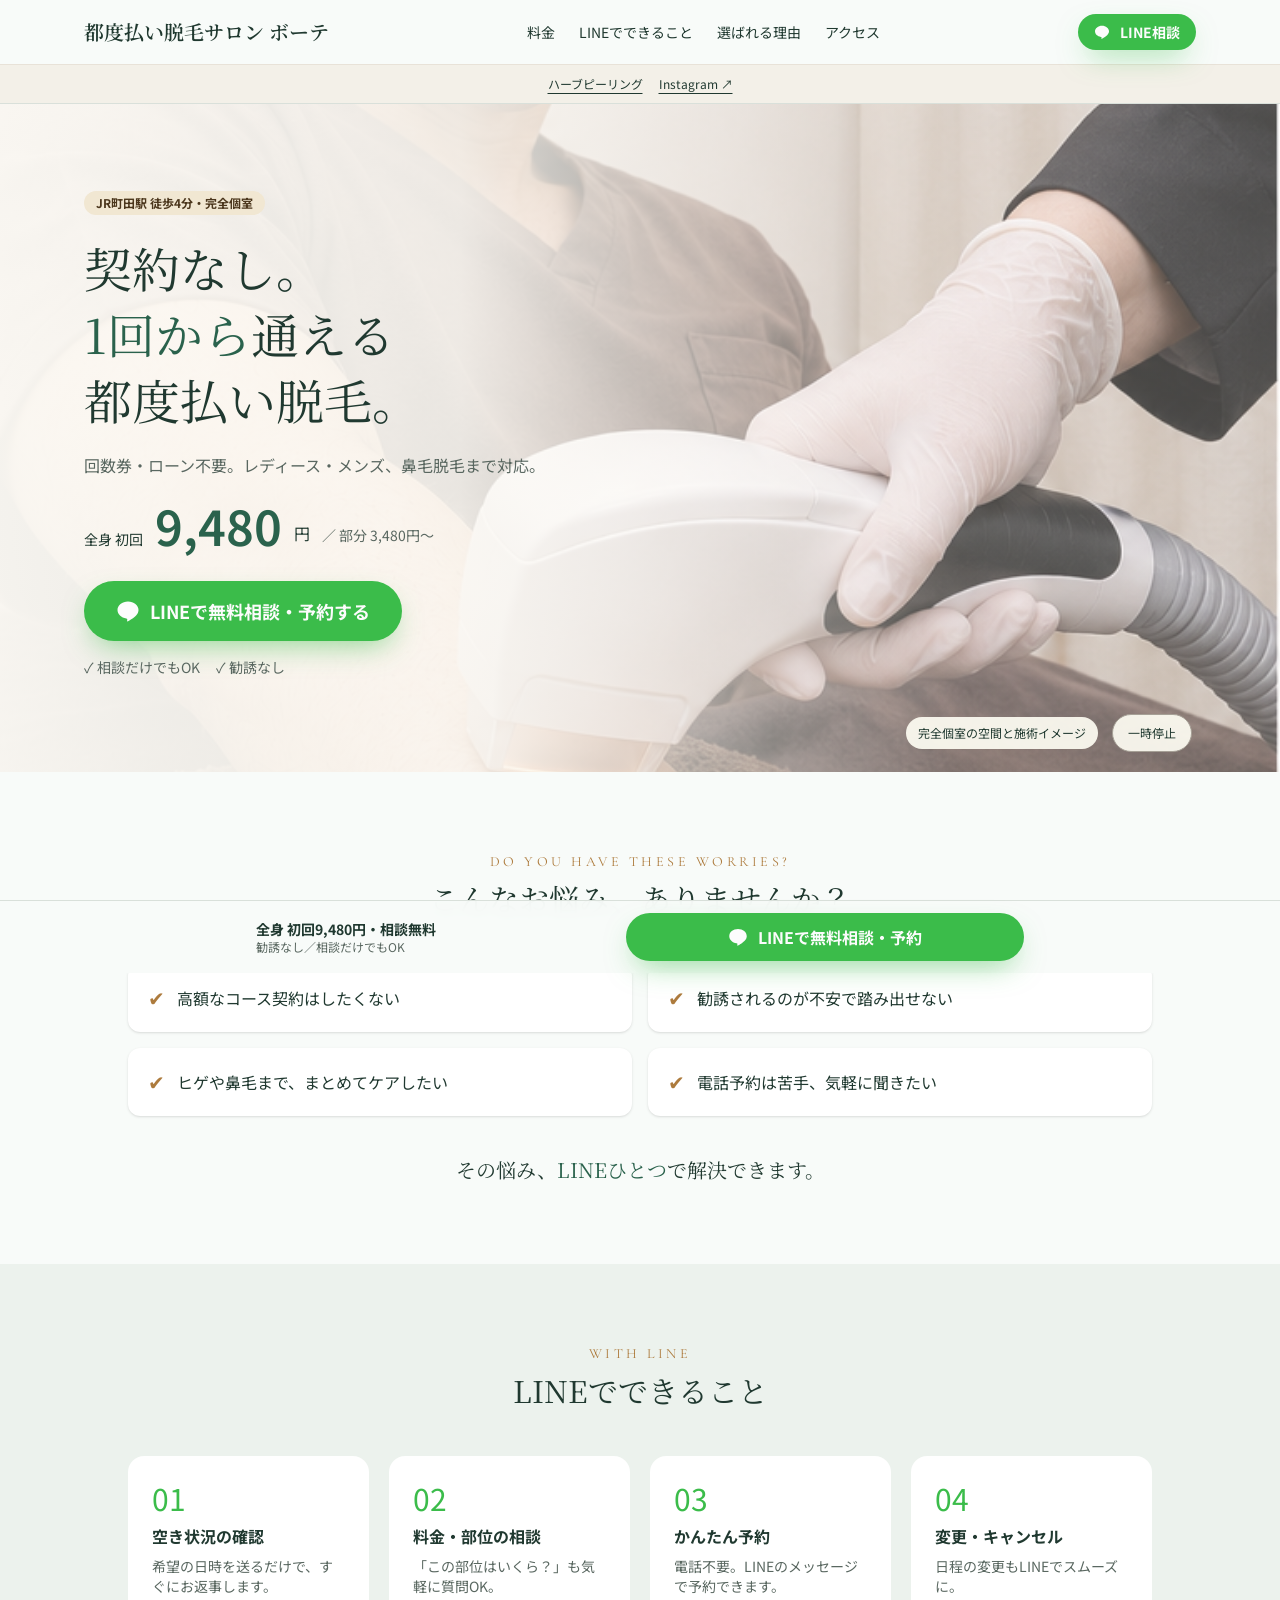
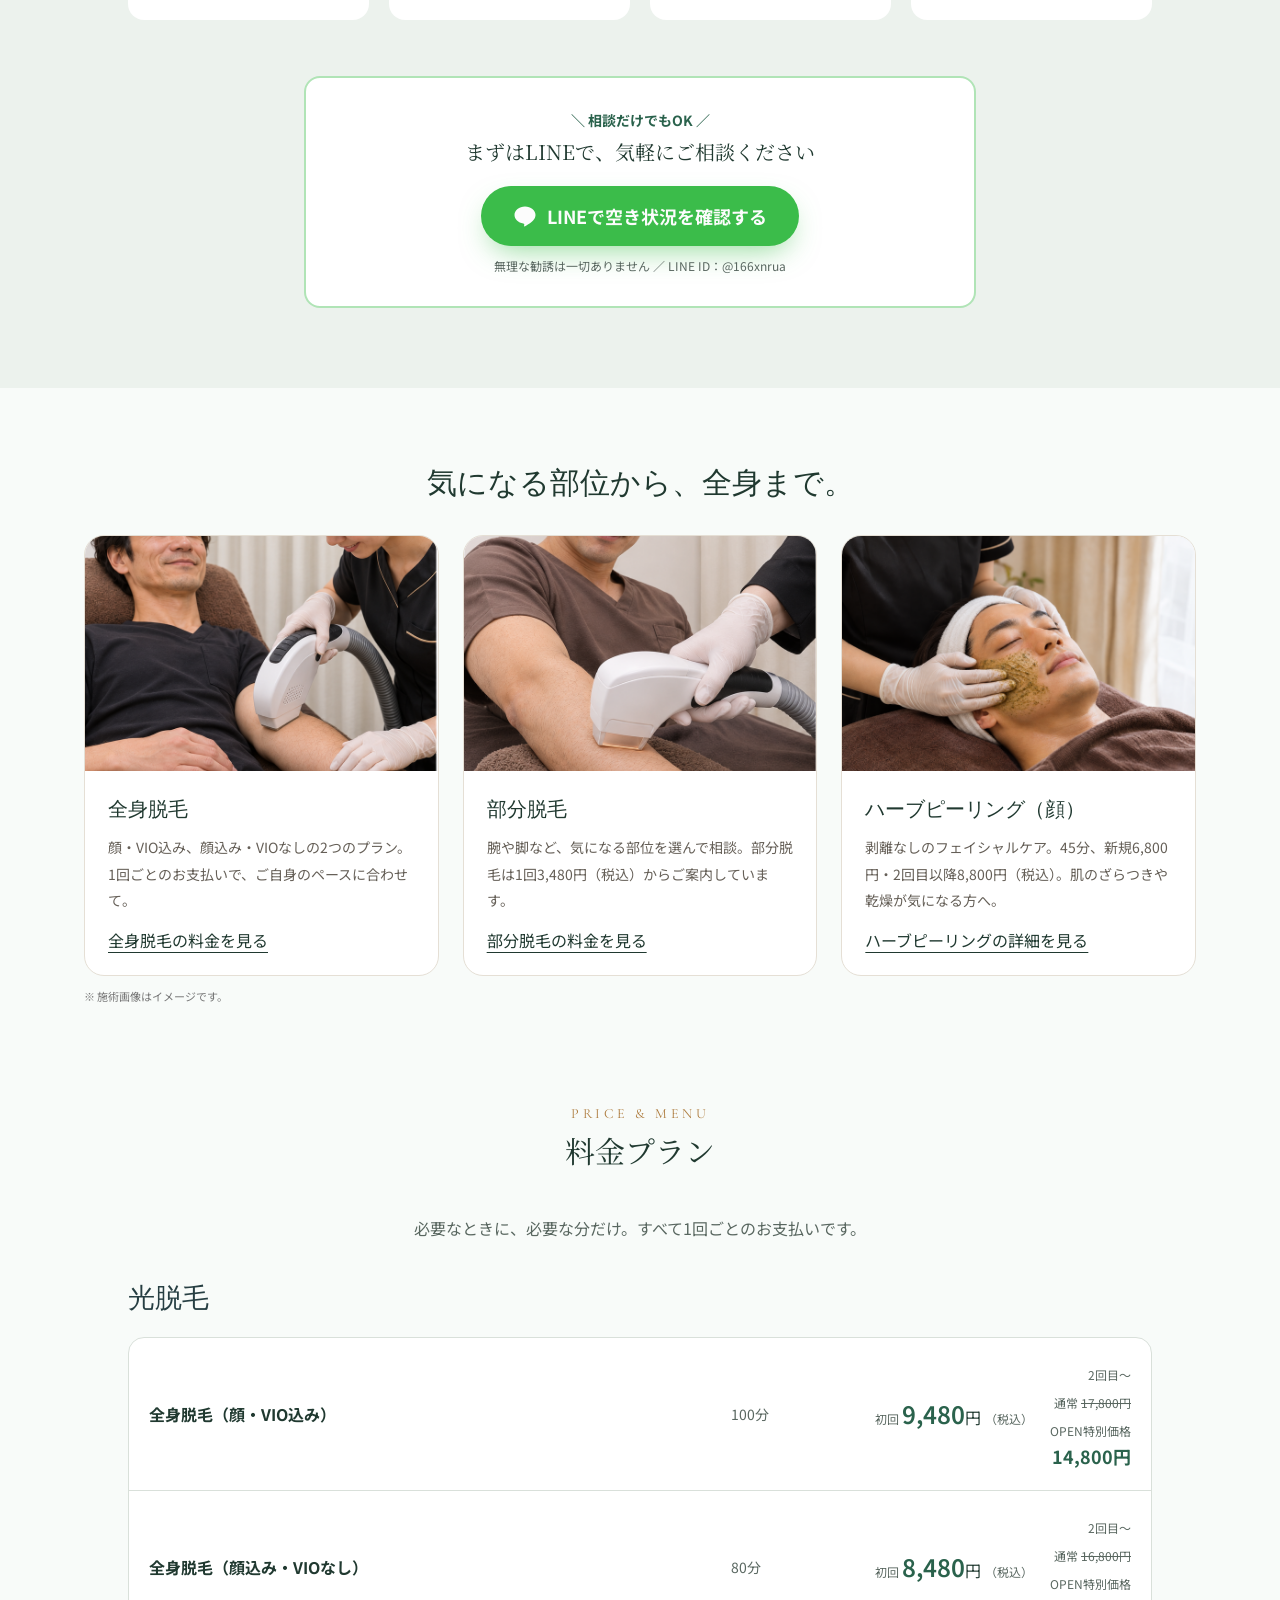
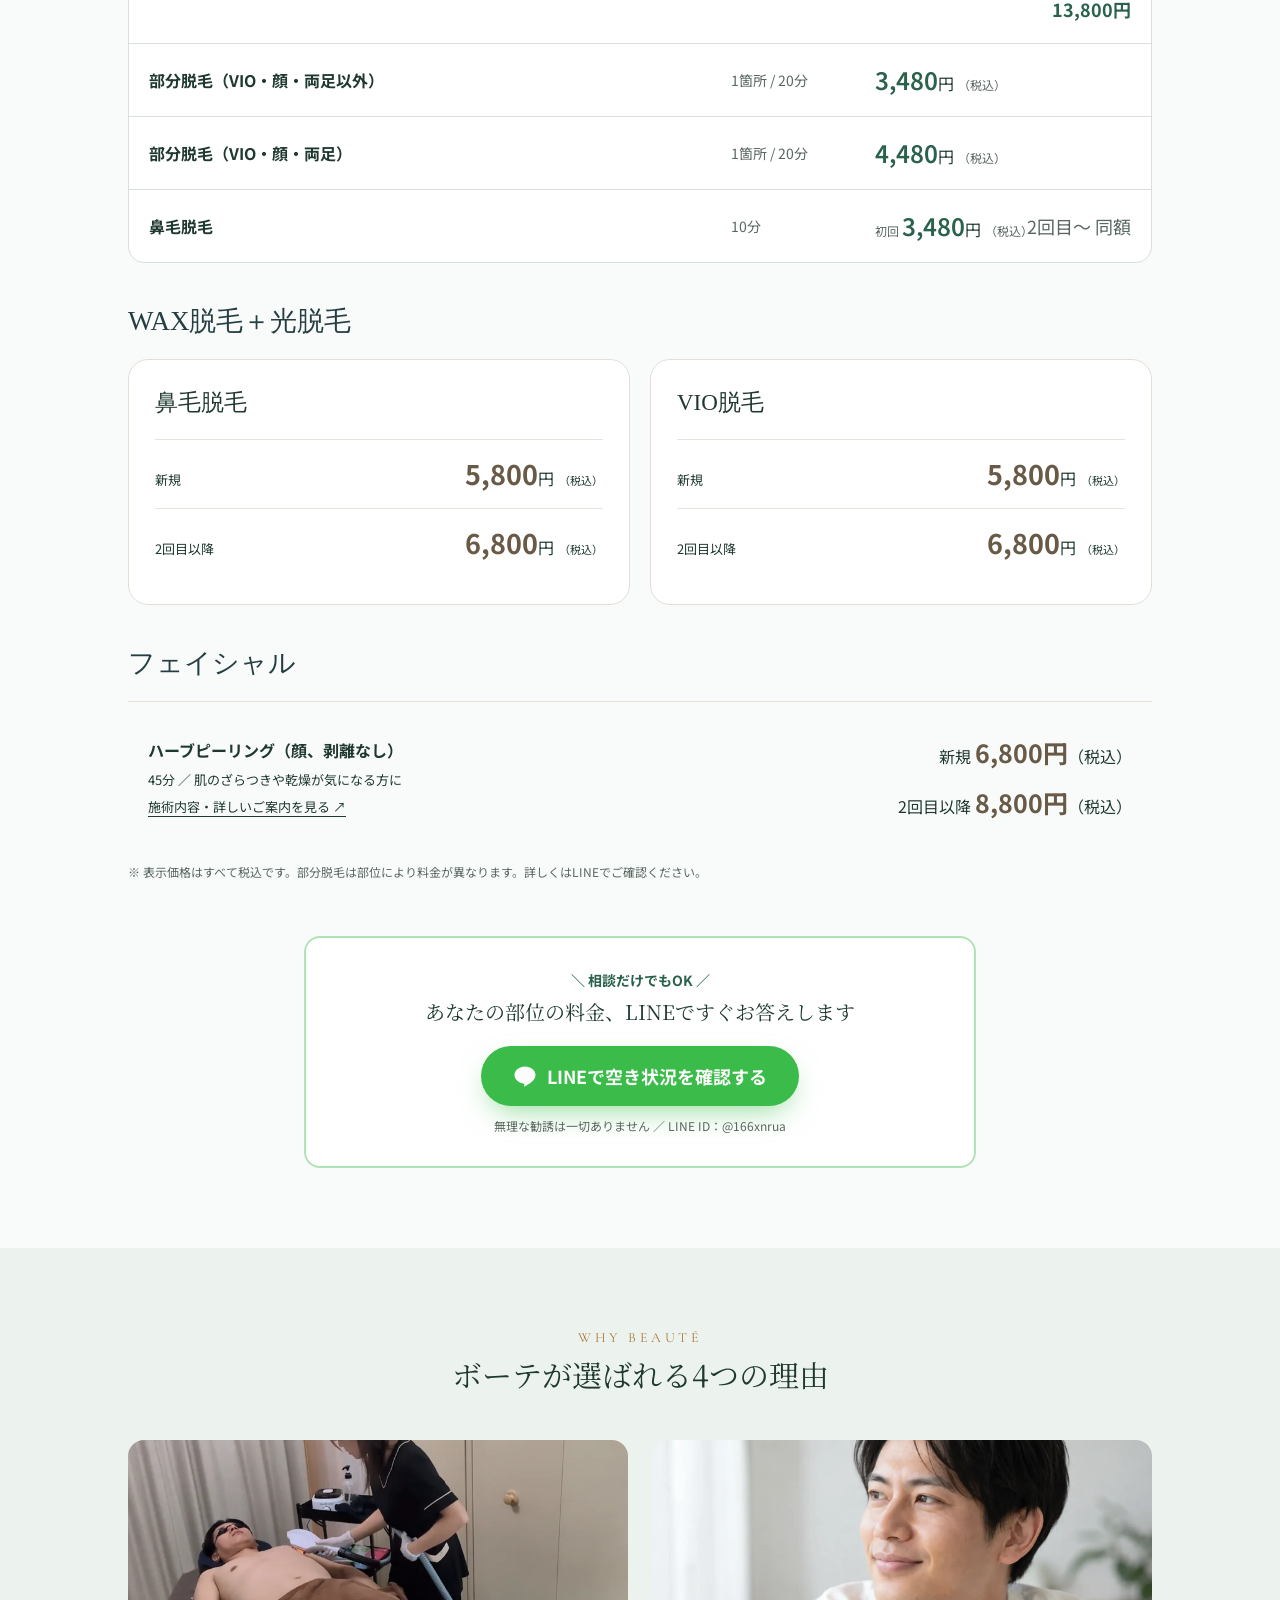
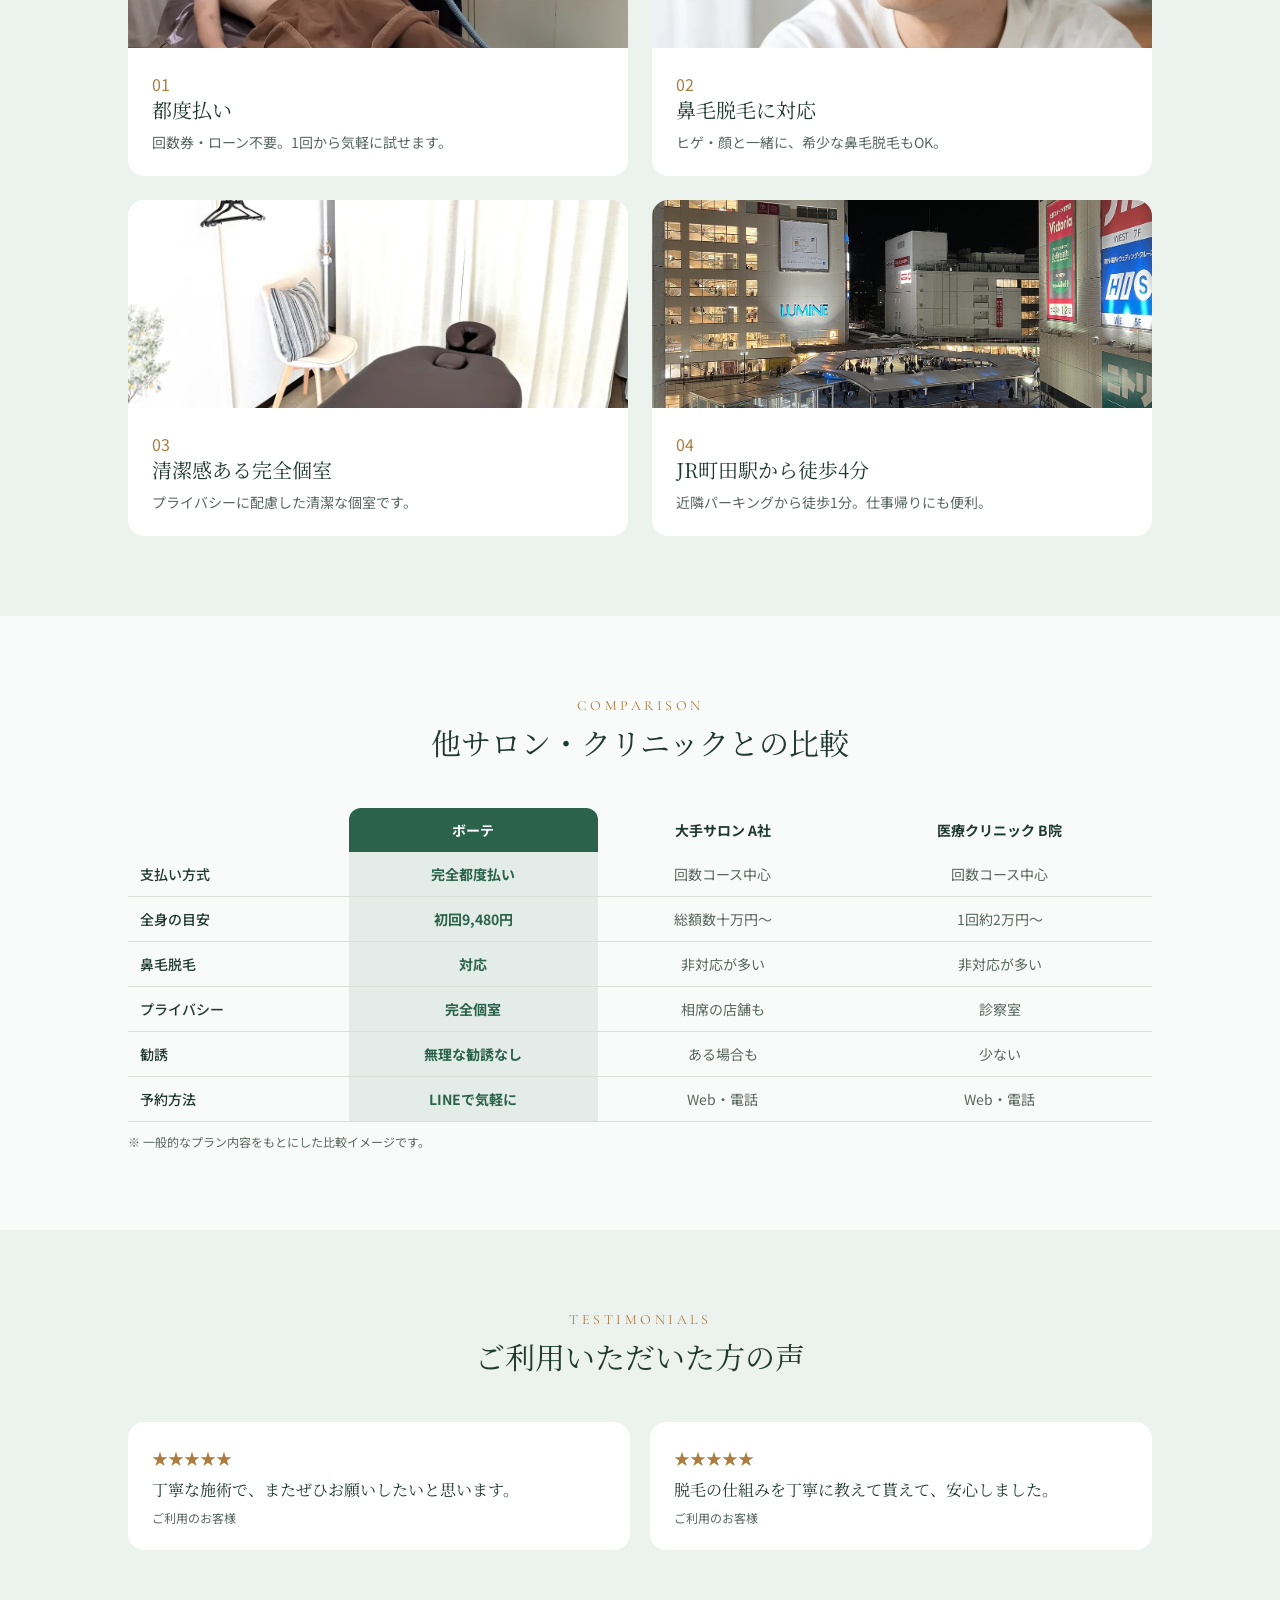
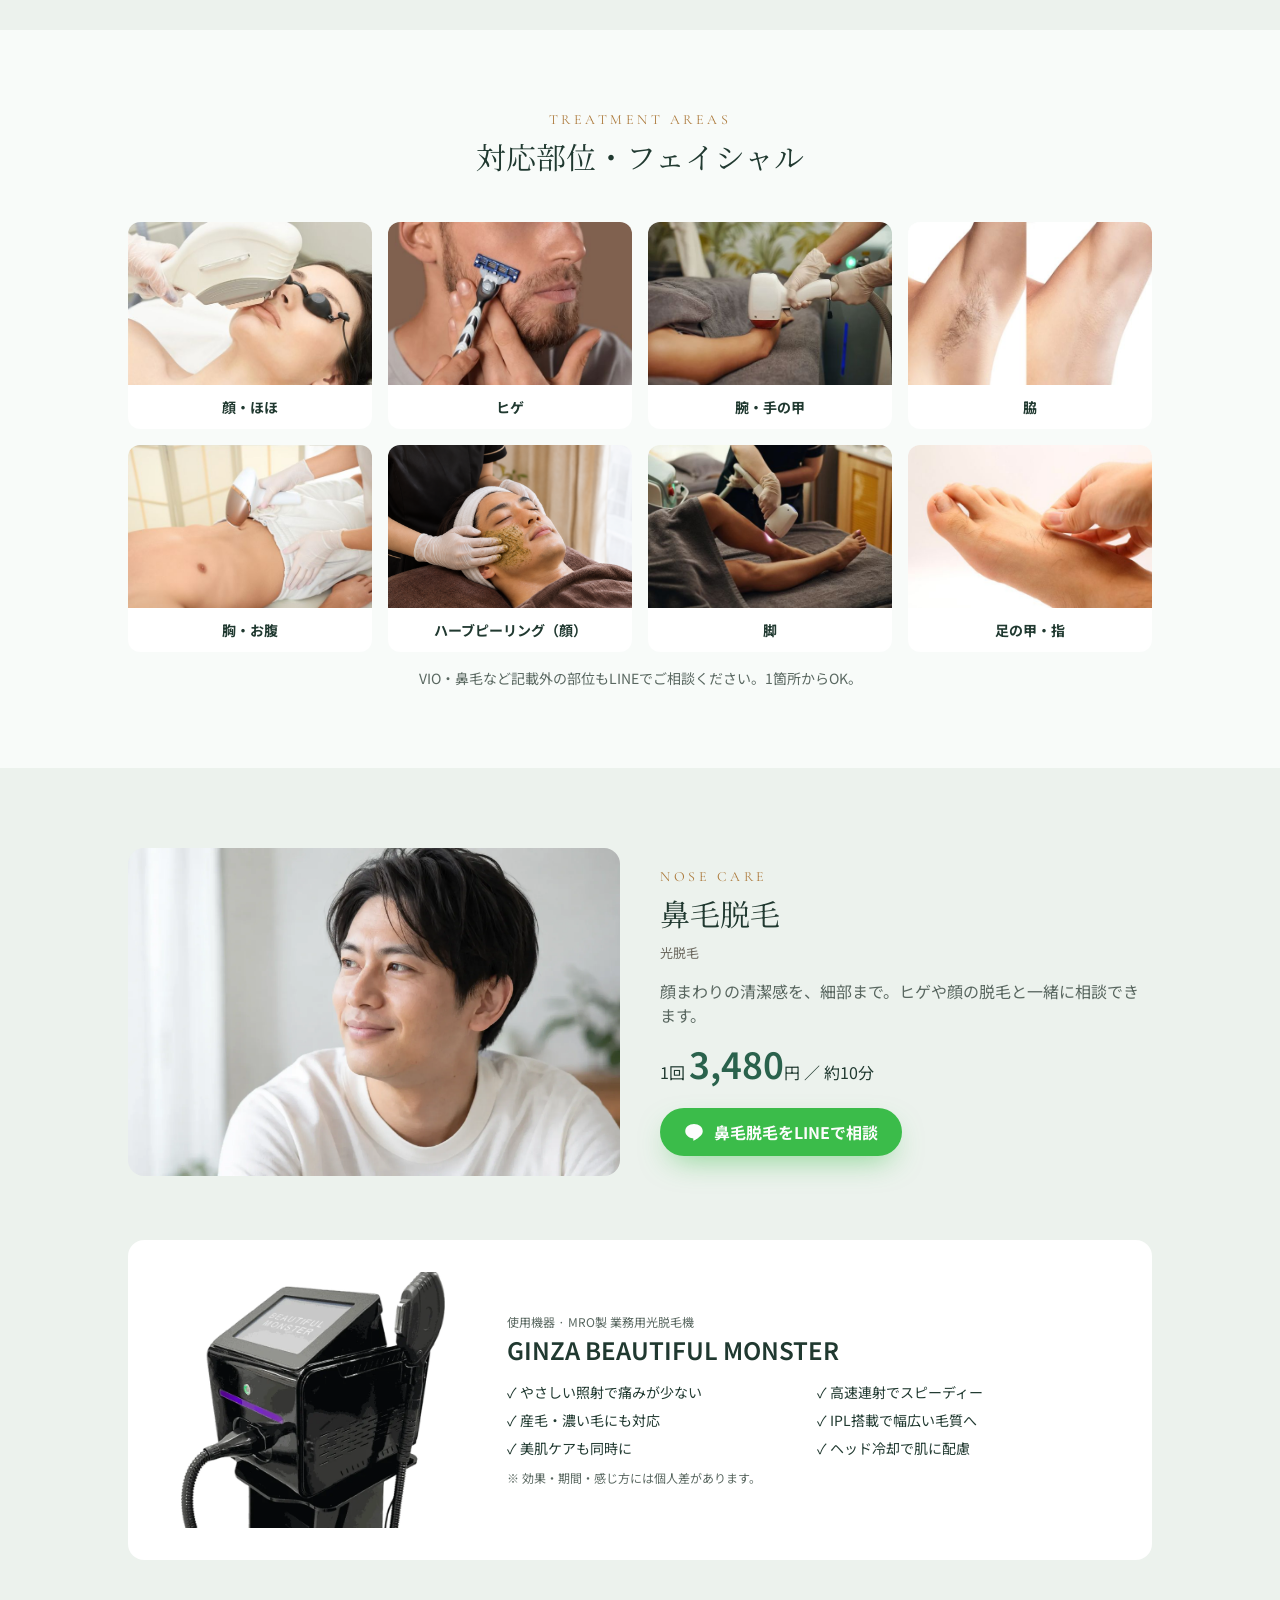
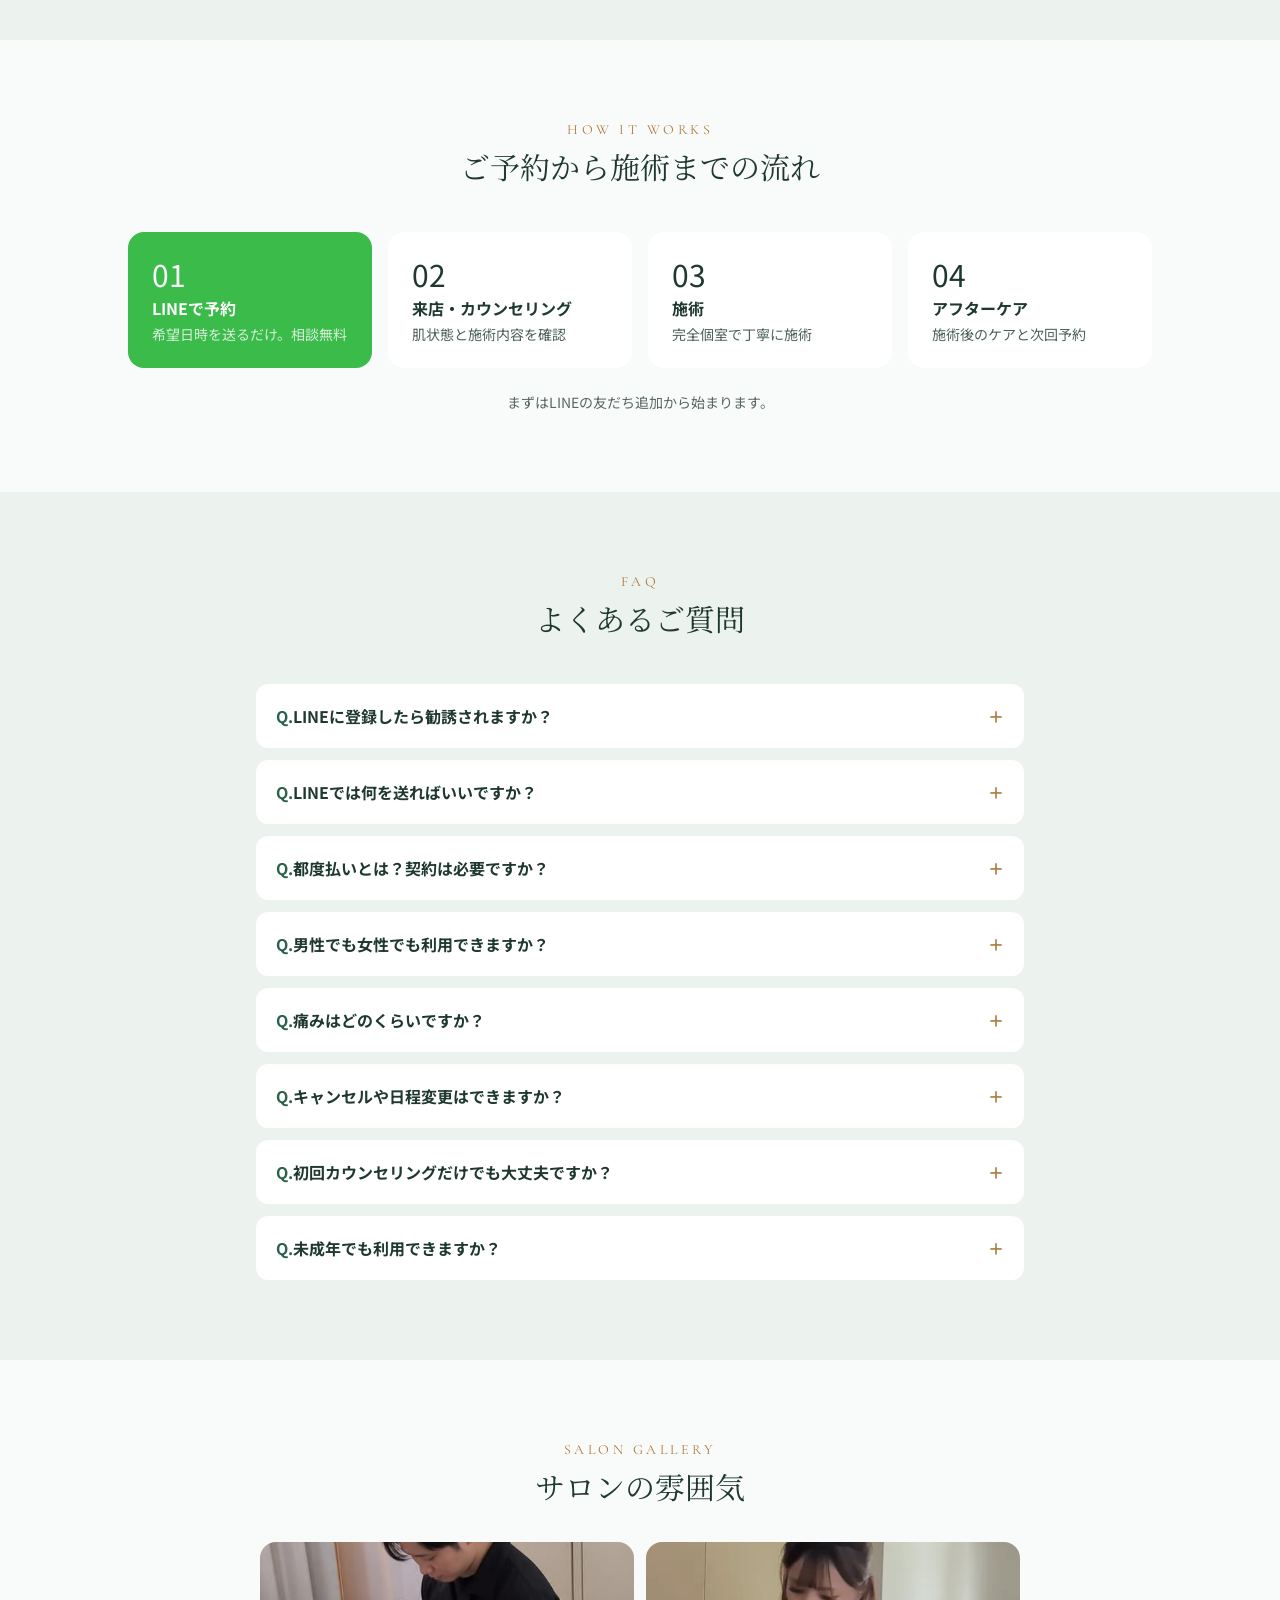
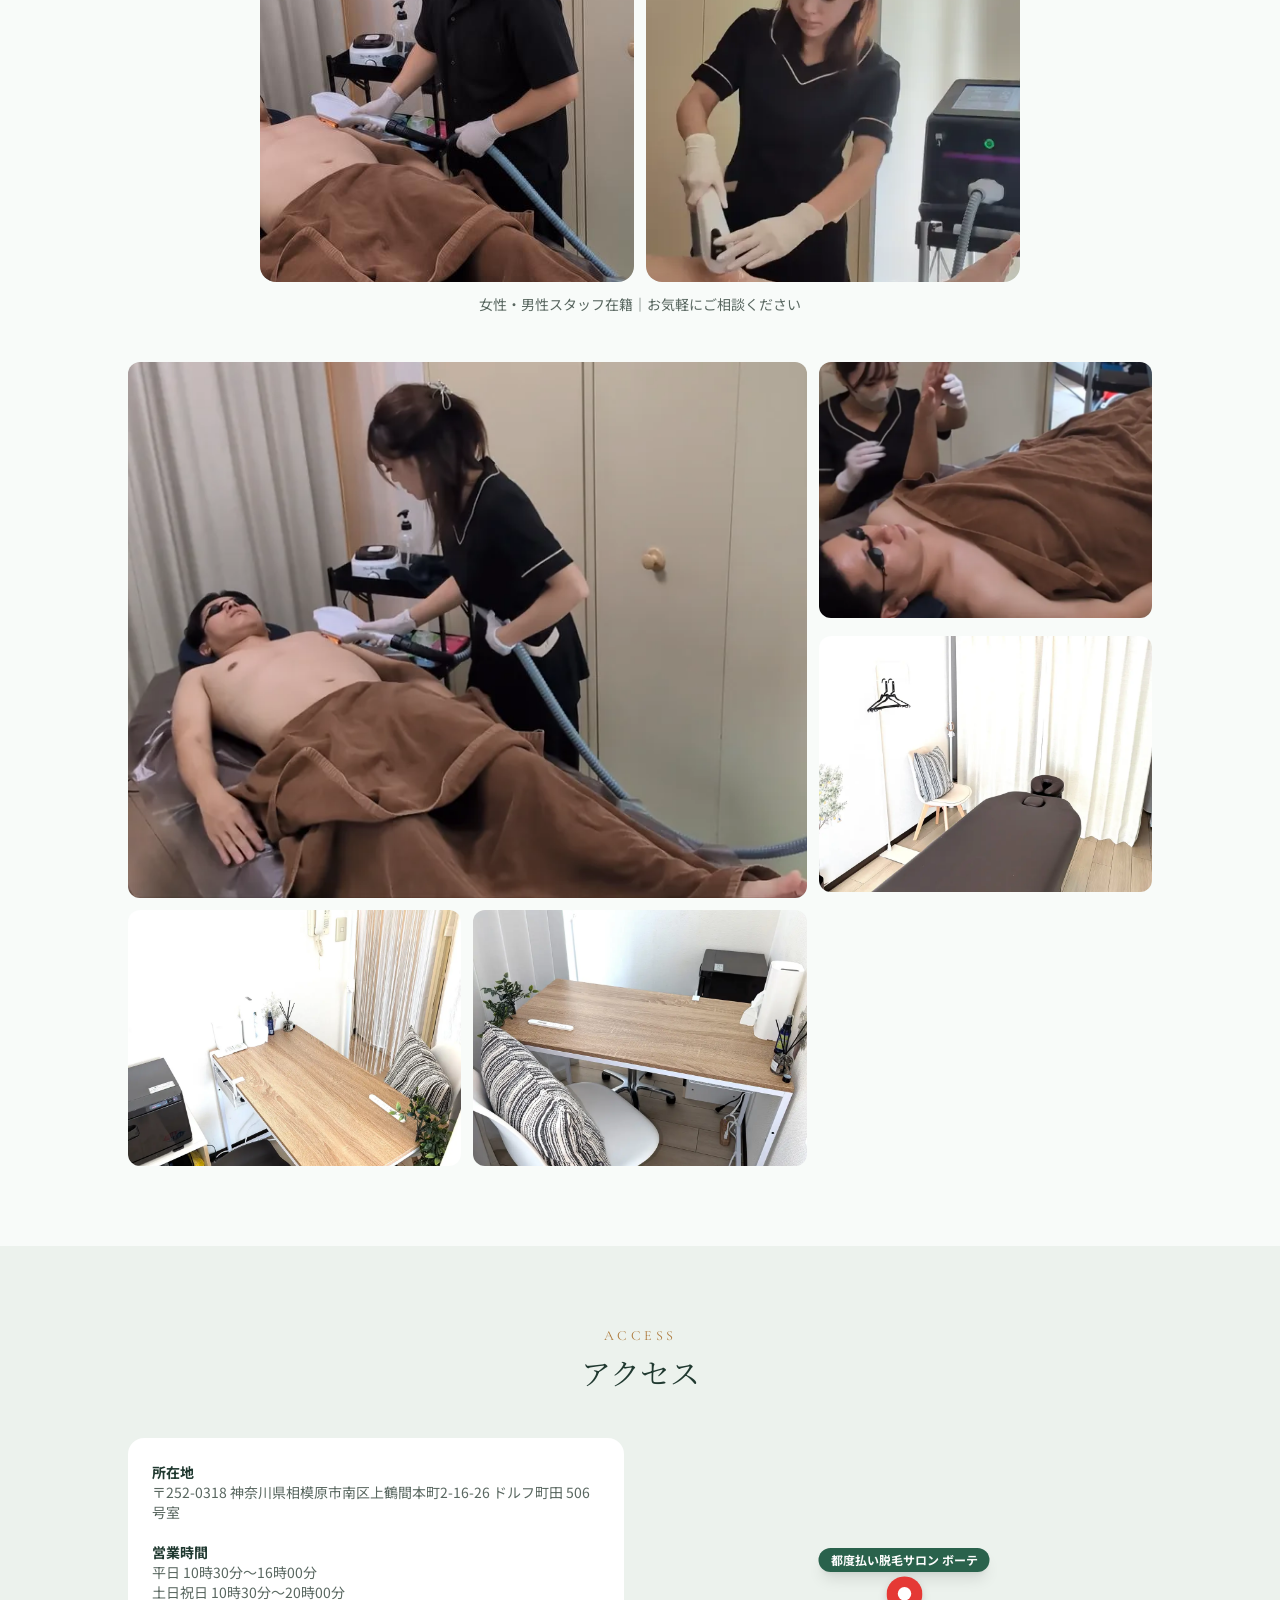
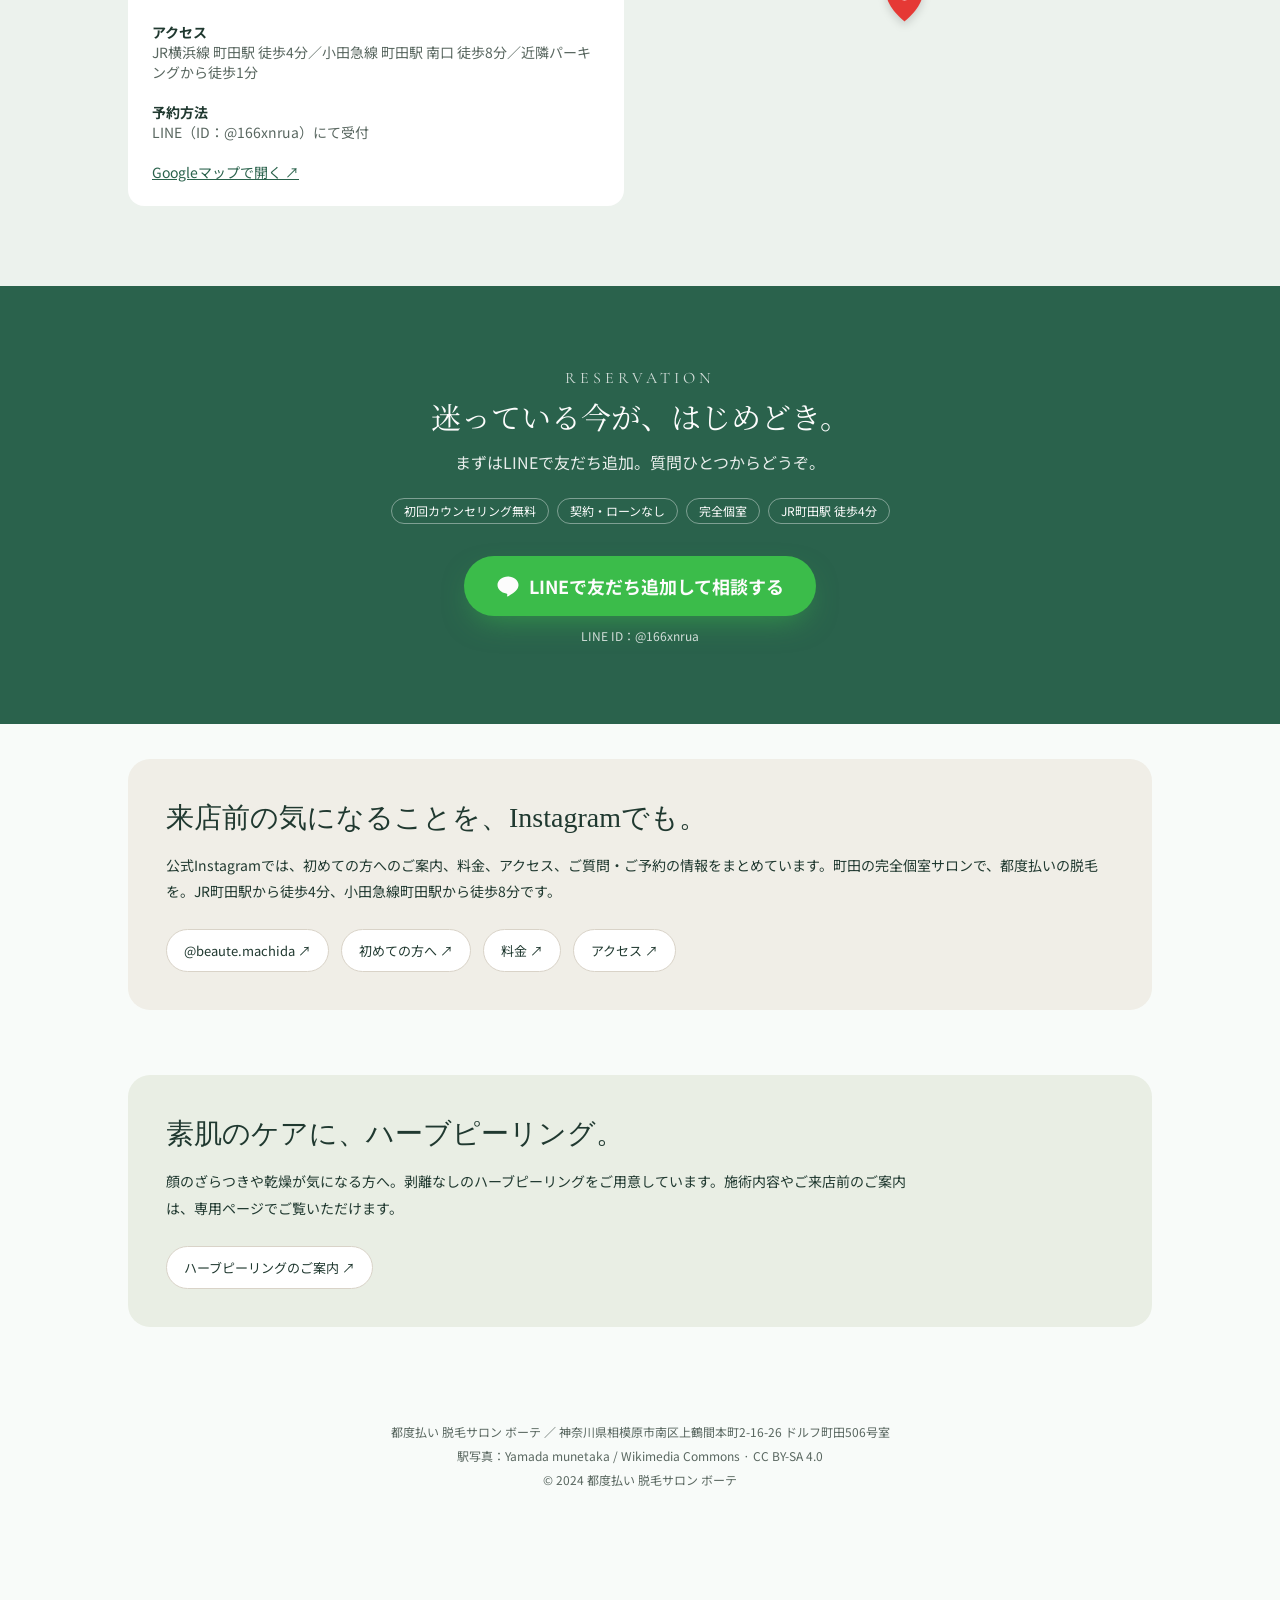
